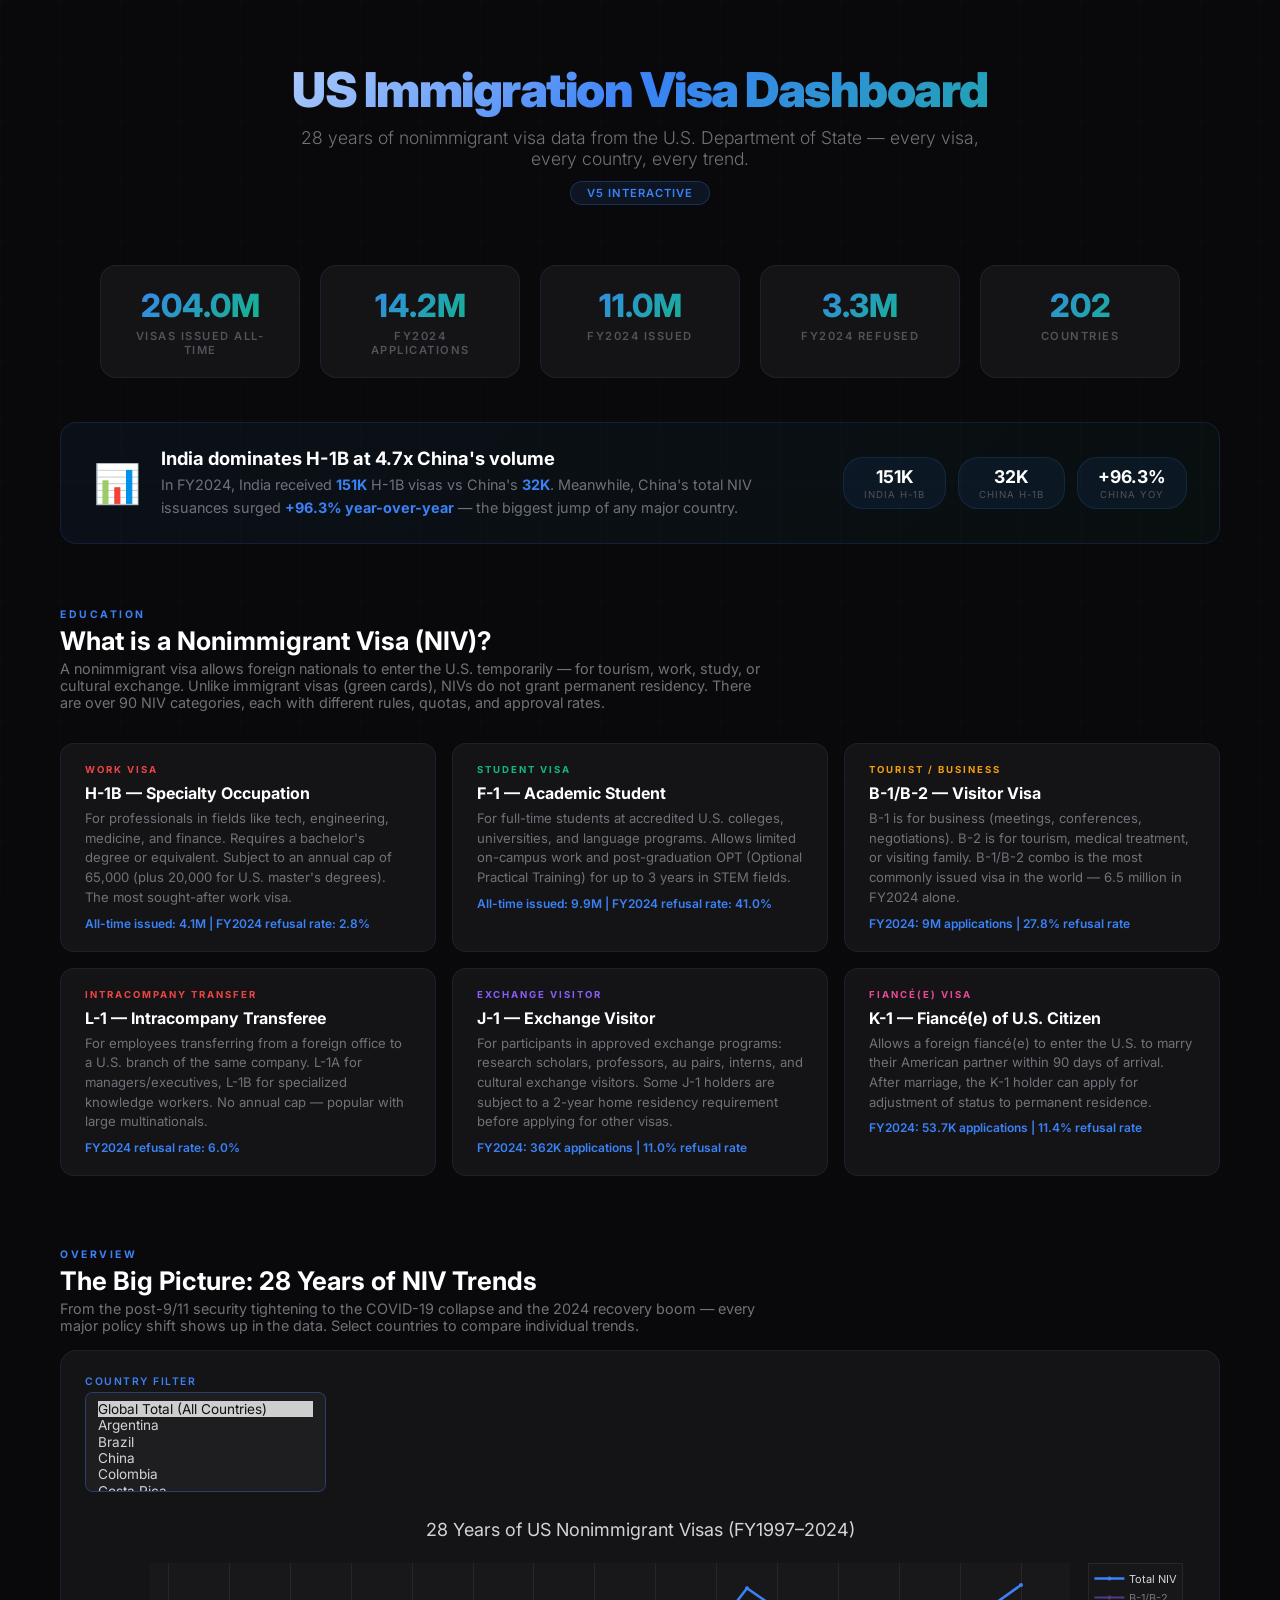
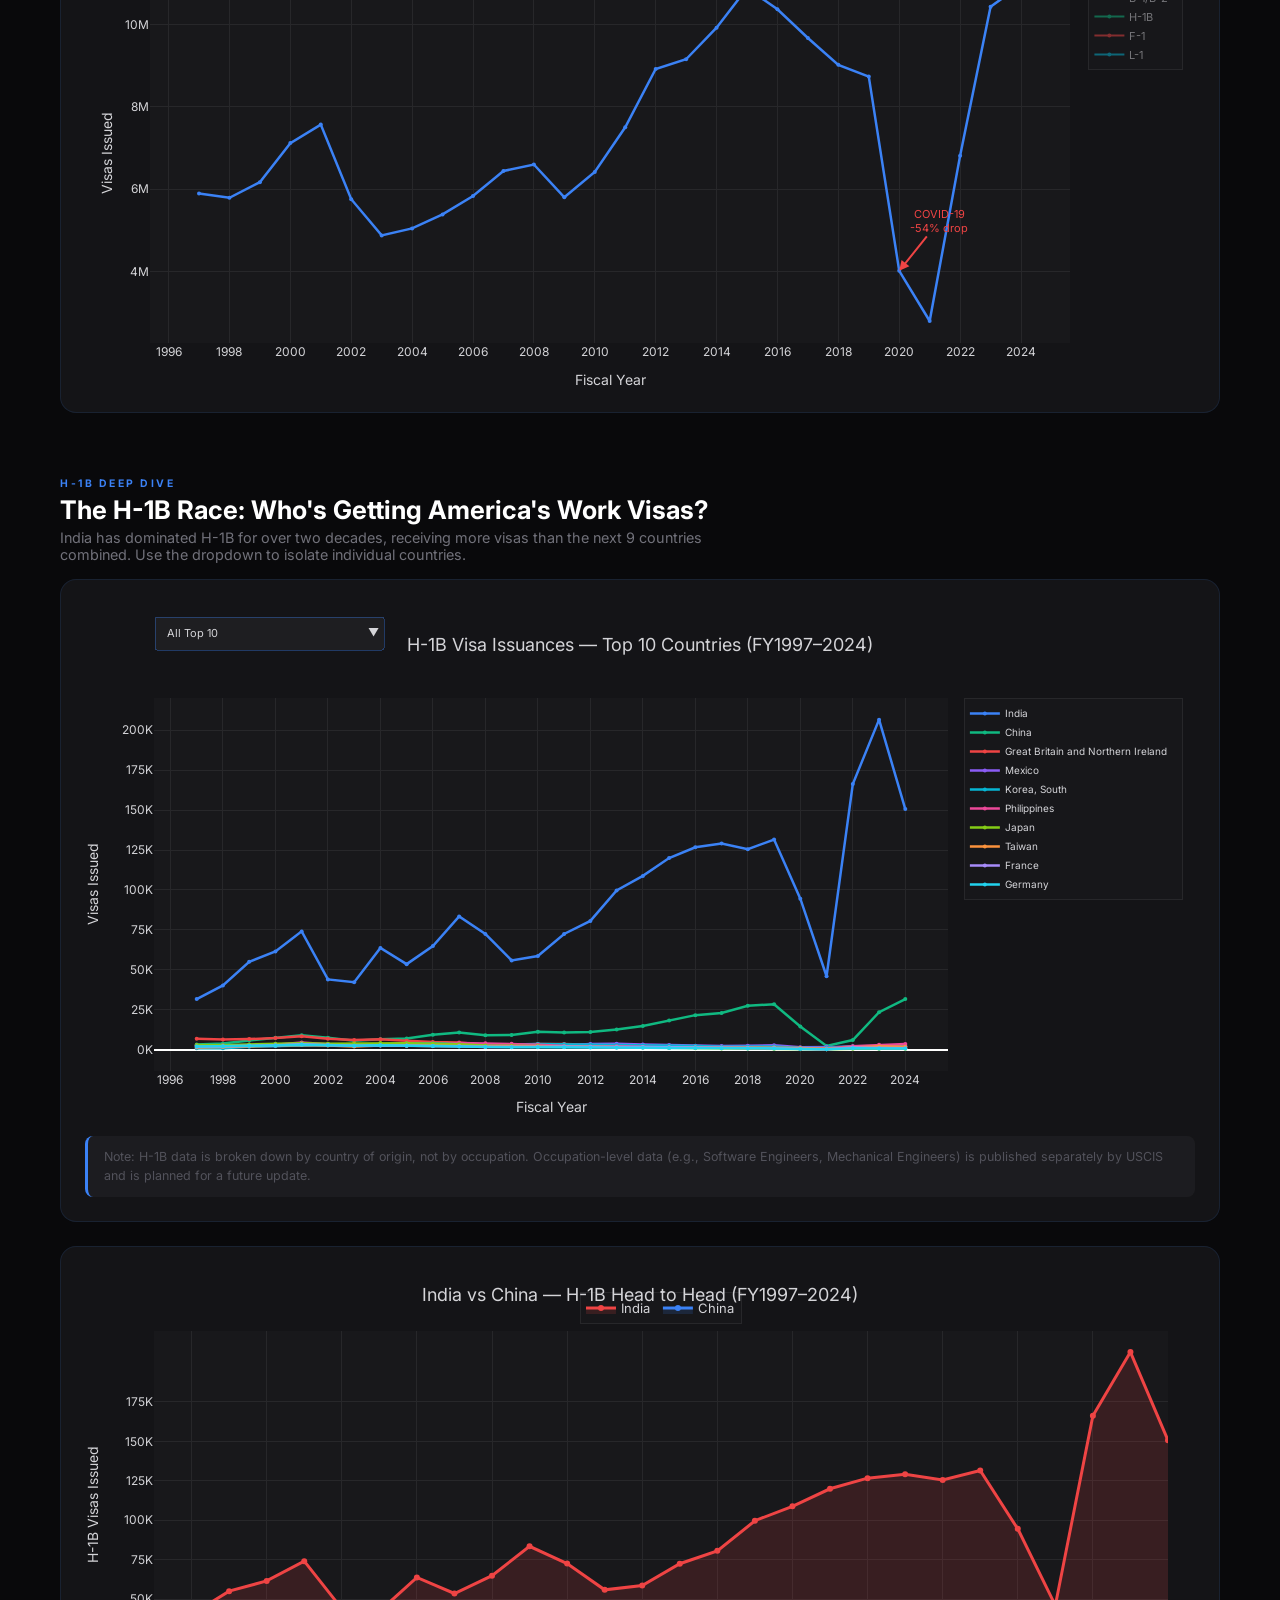
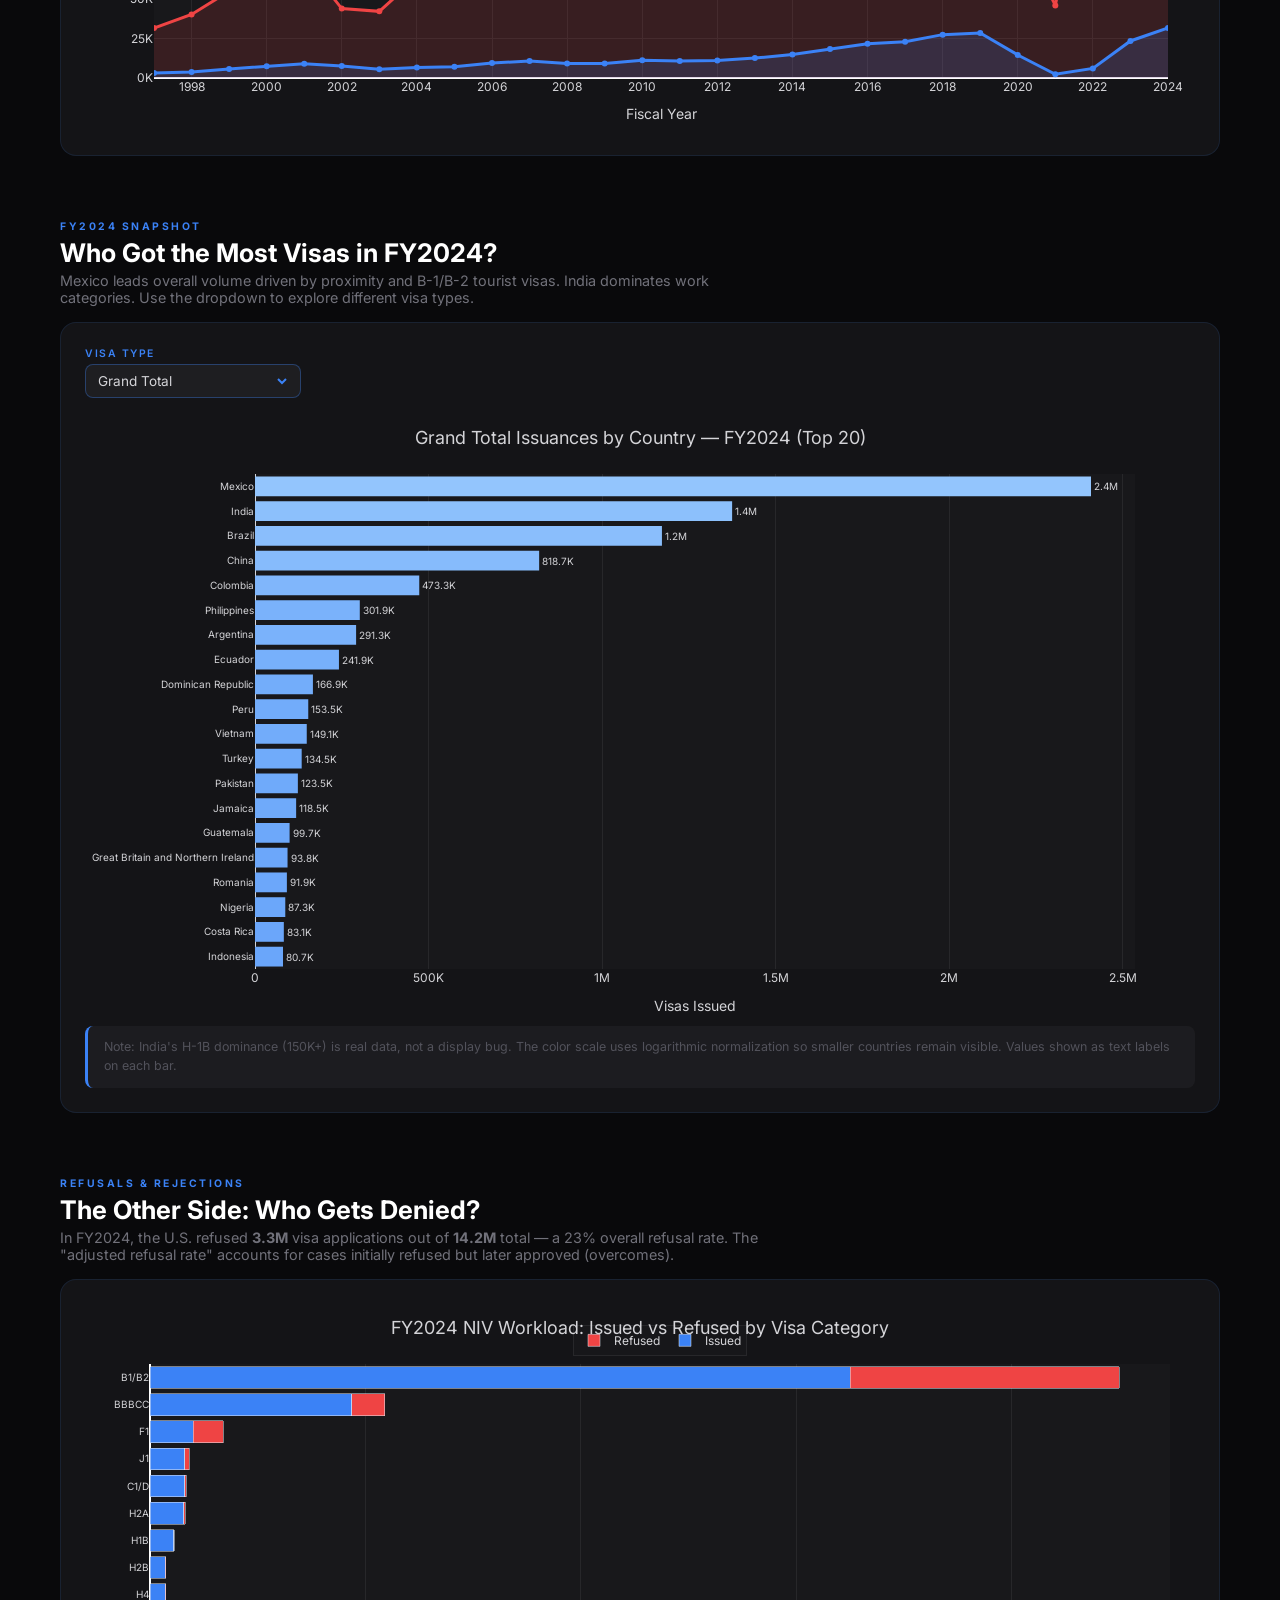
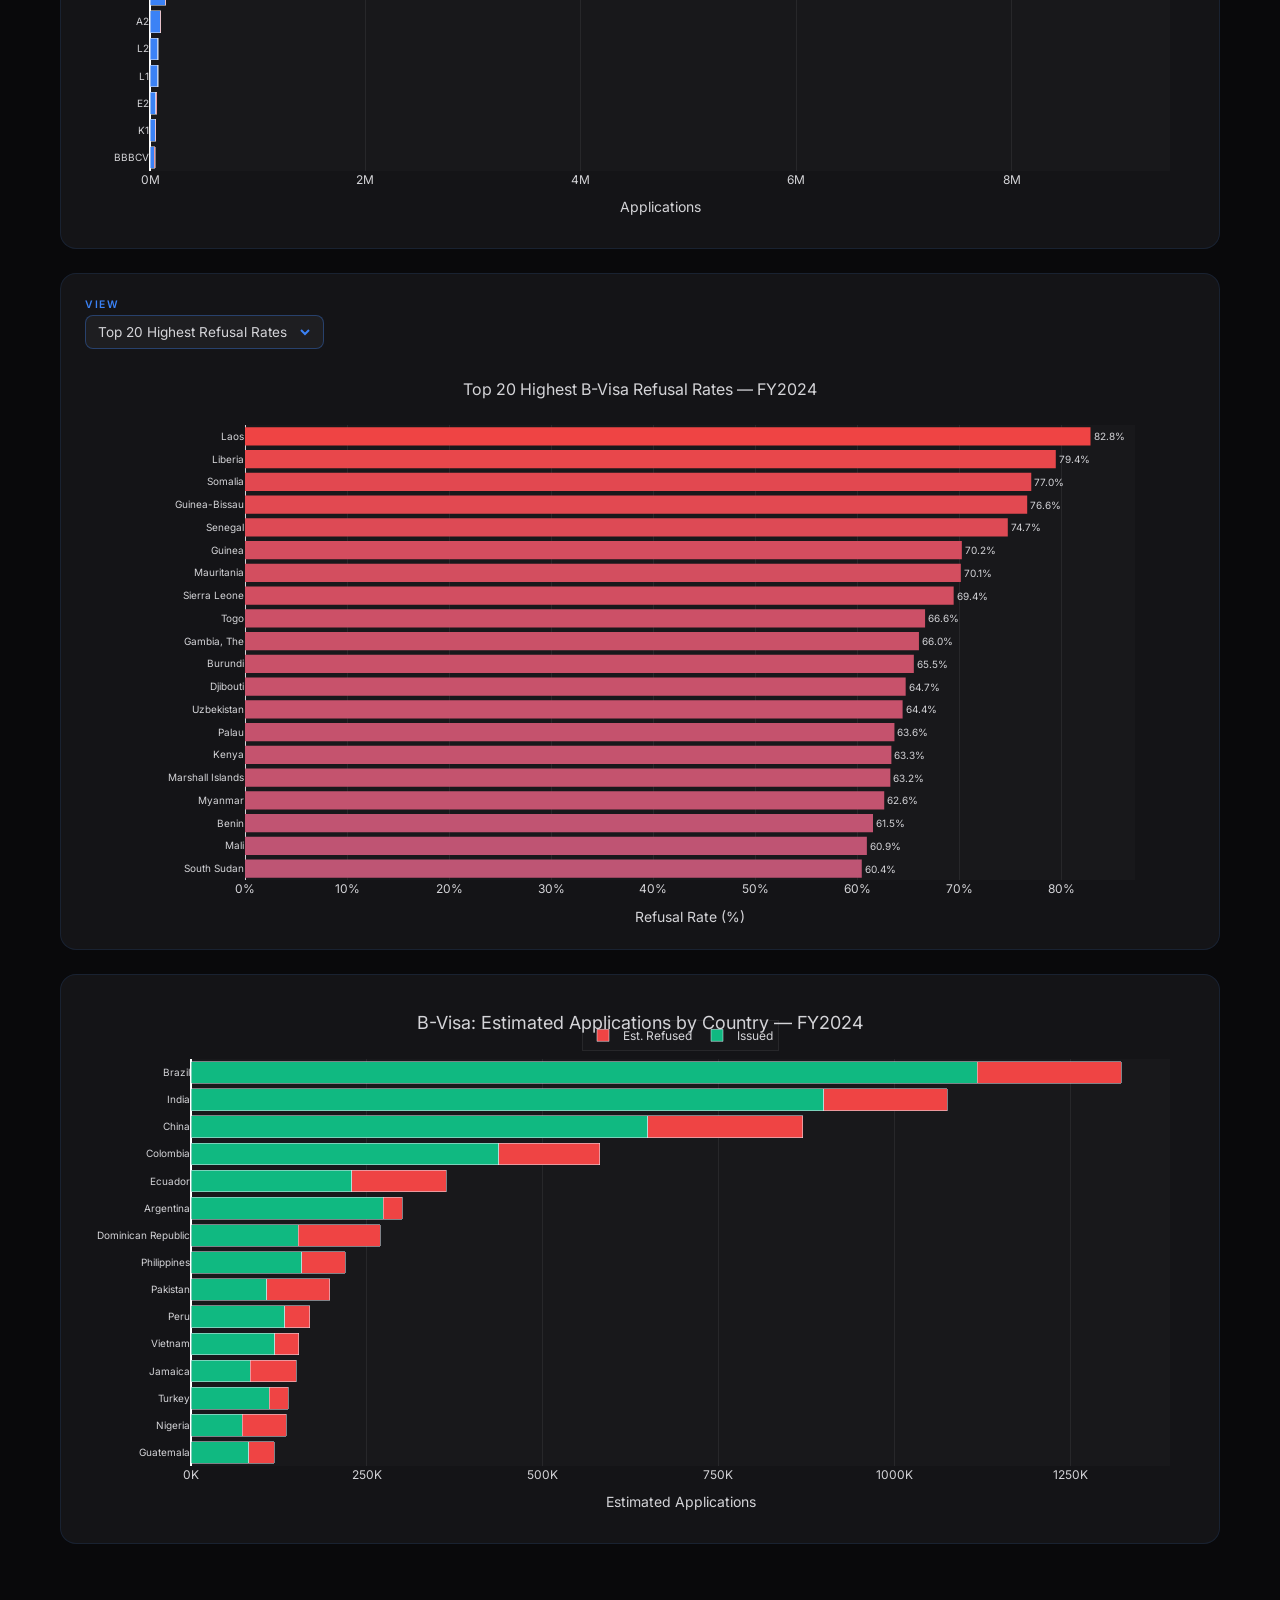
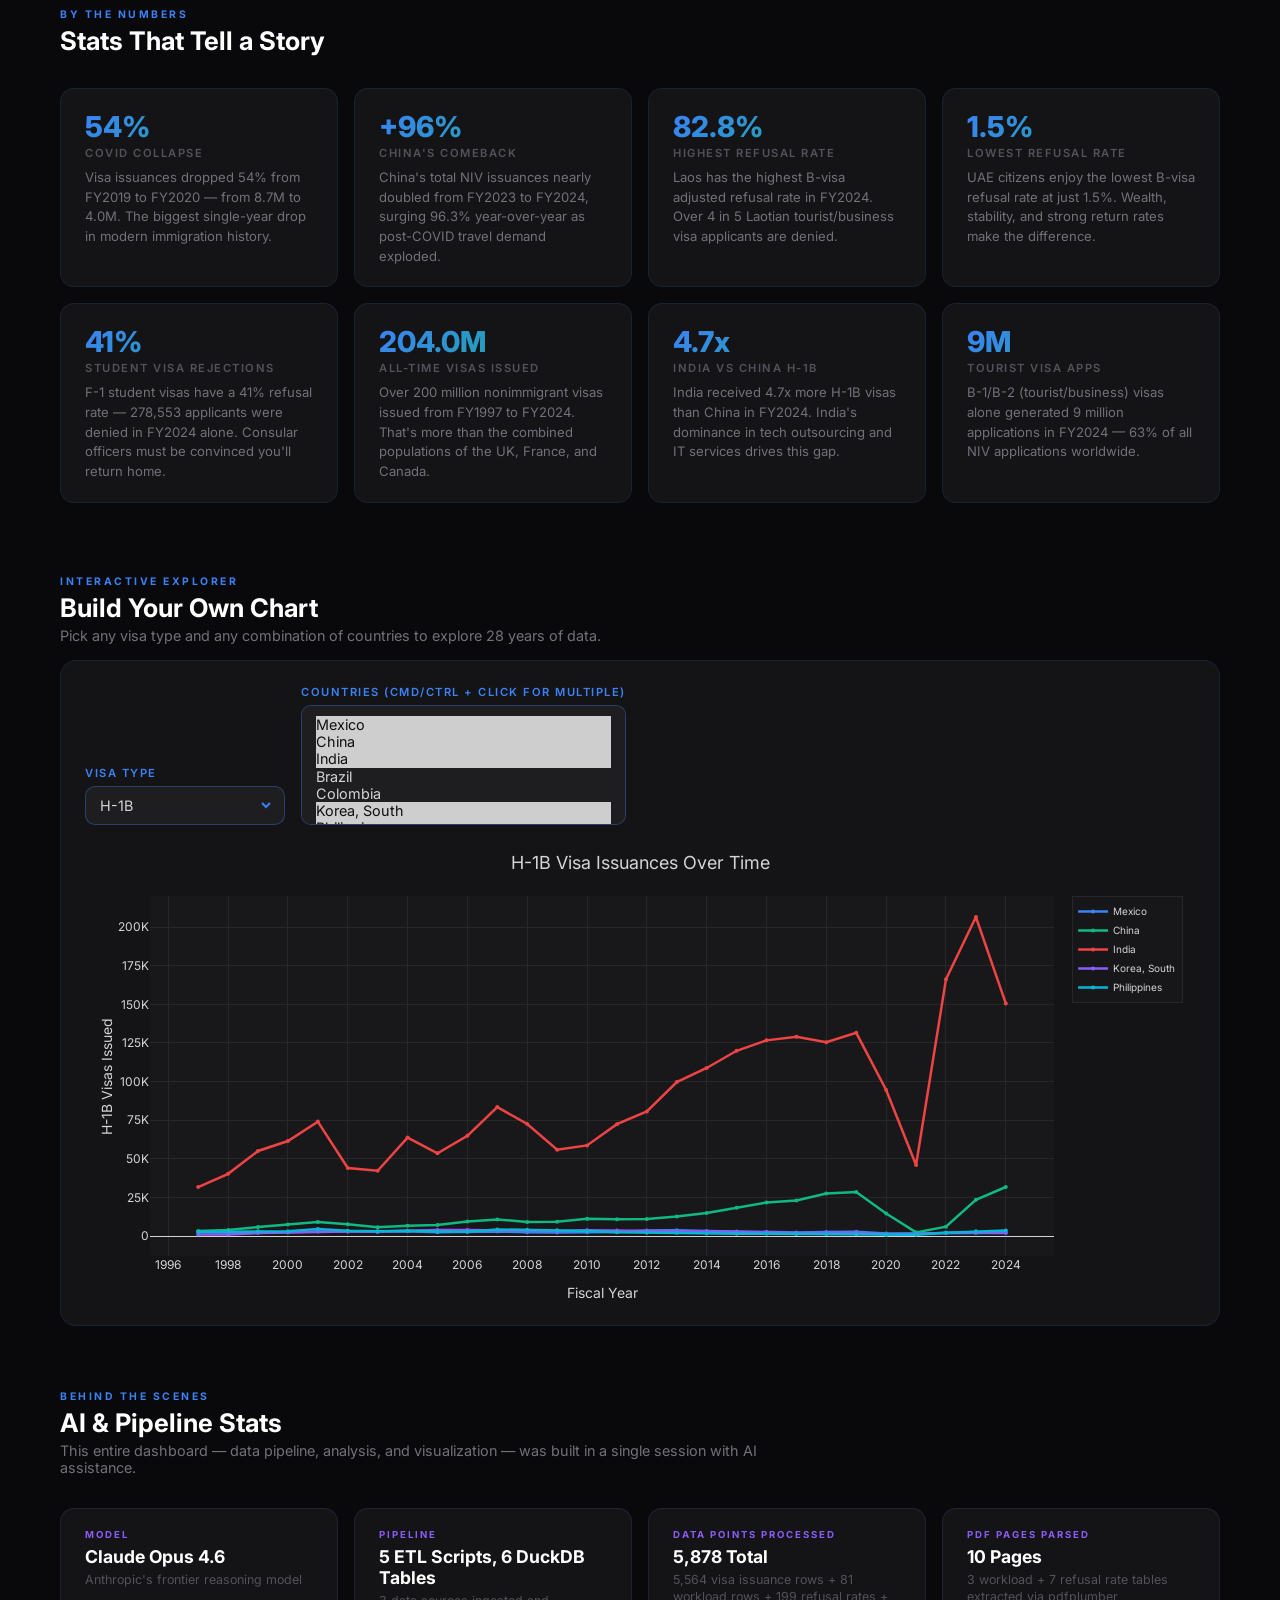
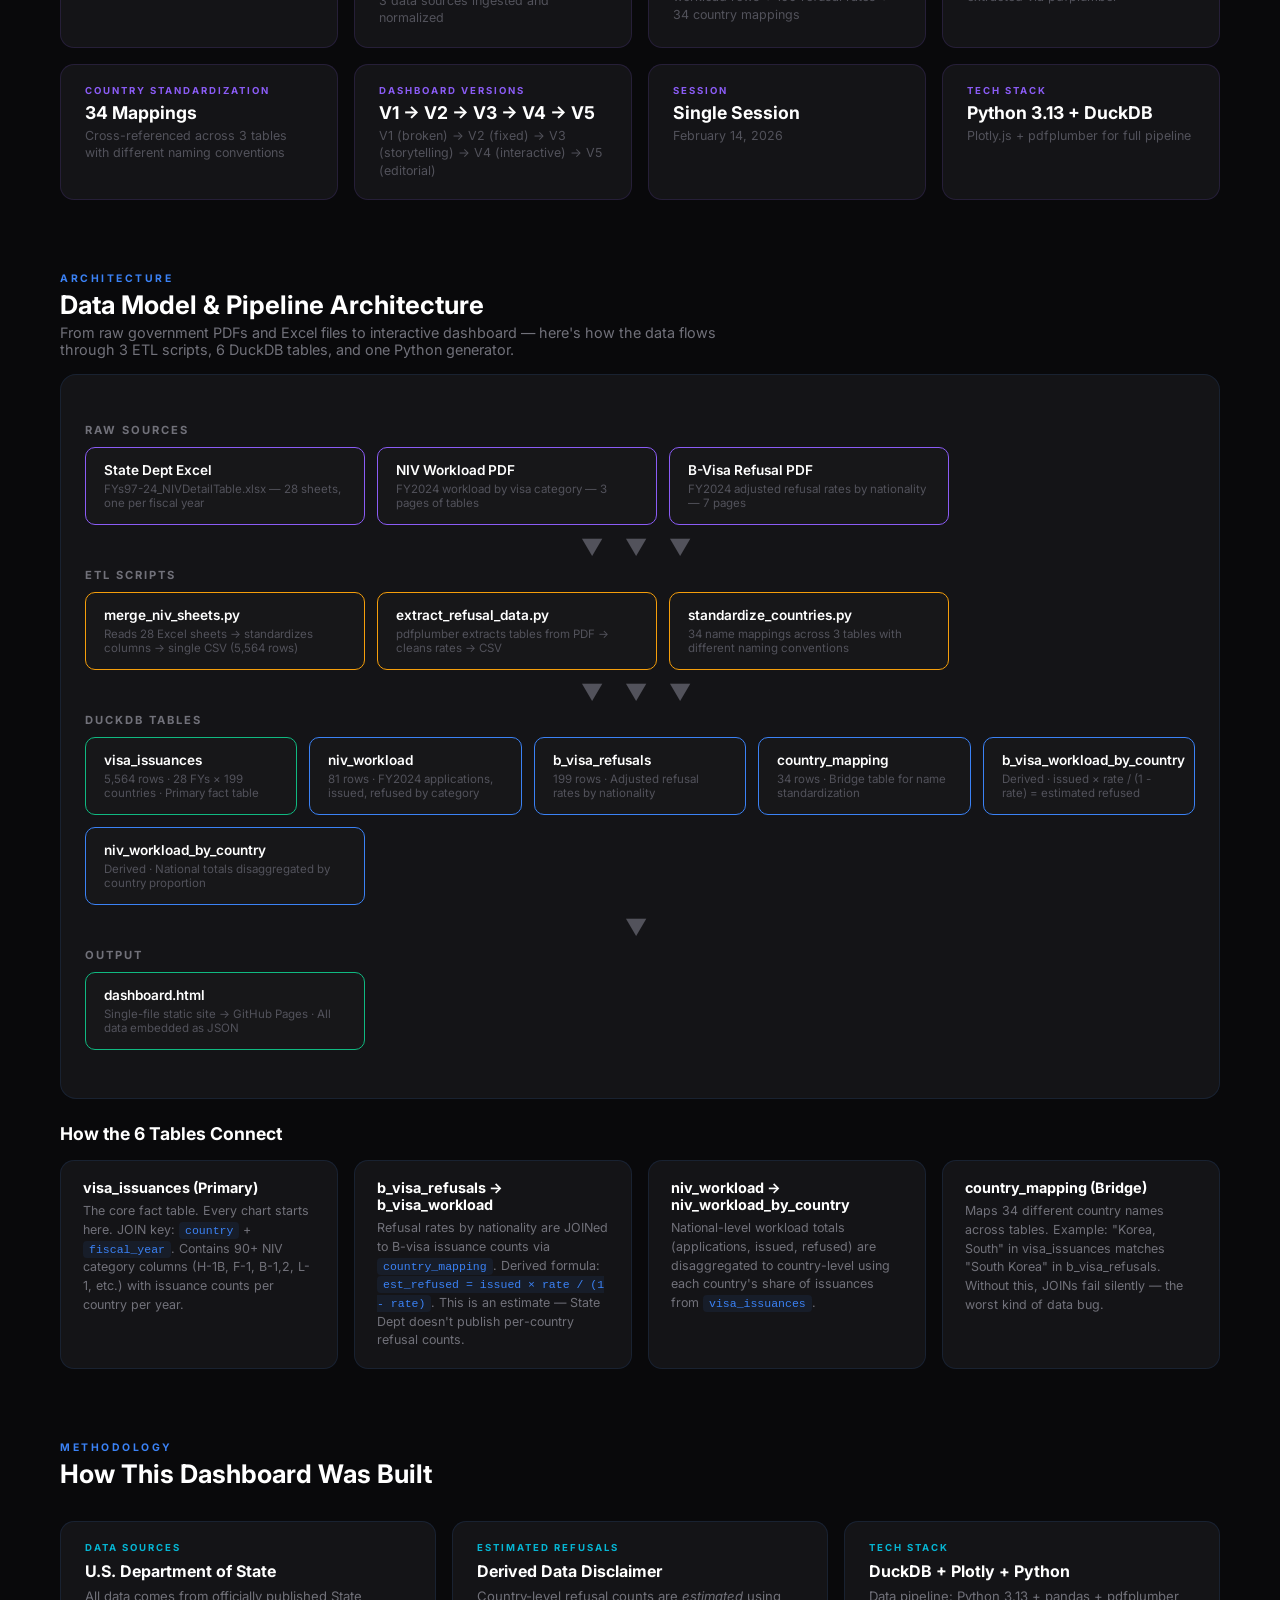
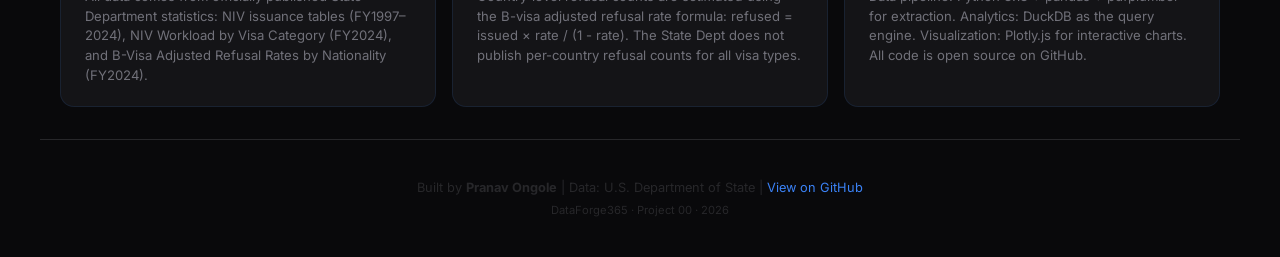
==== dashboard.html @ 6800fadc "Dashboard V4 approved and documentation added" ====
<!DOCTYPE html>
<html lang="en">
<head>
<meta charset="UTF-8">
<meta name="viewport" content="width=device-width, initial-scale=1.0">
<title>US Immigration Visa Dashboard | DataForge365</title>
<script src="https://cdn.plot.ly/plotly-2.35.2.min.js"></script>
<link href="https://fonts.googleapis.com/css2?family=Inter:wght@300;400;500;600;700;800;900&display=swap" rel="stylesheet">
<style>
:root {
  --bg: #09090b; --card: #18181b; --text: #d4d4d8; --grid: #27272a;
  --accent: #3B82F6; --accent2: #10B981; --red: #EF4444; --gold: #F59E0B;
  --glass: rgba(24,24,27,0.8); --glass-border: rgba(59,130,246,0.12);
}
* { margin:0; padding:0; box-sizing:border-box; }
html { scroll-behavior: smooth; }
body { background:var(--bg); color:var(--text); font-family:'Inter',system-ui,sans-serif; overflow-x:hidden; }

/* === Subtle grid background === */
body::before {
  content:''; position:fixed; top:0; left:0; width:100%; height:100%; pointer-events:none; z-index:0;
  background-image:
    linear-gradient(rgba(39,39,42,0.3) 1px, transparent 1px),
    linear-gradient(90deg, rgba(39,39,42,0.3) 1px, transparent 1px);
  background-size: 60px 60px;
  opacity: 0.4;
}

.content { position:relative; z-index:1; }

/* === Hero === */
.hero { text-align:center; padding:60px 20px 40px; }
.hero h1 { font-size:3rem; font-weight:900; letter-spacing:-1.5px;
  background:linear-gradient(135deg,#fff 0%,#3B82F6 50%,#10B981 100%);
  -webkit-background-clip:text; -webkit-text-fill-color:transparent; background-clip:text; }
.hero .subtitle { font-size:1.1rem; color:#71717a; margin-top:8px; font-weight:300; max-width:700px; margin-left:auto; margin-right:auto; }
.hero .version-badge { display:inline-block; margin-top:12px; background:rgba(59,130,246,0.1); border:1px solid rgba(59,130,246,0.25);
  border-radius:20px; padding:4px 16px; font-size:0.7rem; font-weight:600; color:#3B82F6; letter-spacing:1px; text-transform:uppercase; }

/* === Stats Row === */
.stats-row { display:flex; justify-content:center; gap:20px; padding:20px; flex-wrap:wrap; max-width:1200px; margin:0 auto; }
.stat-card { background:var(--glass); border:1px solid var(--glass-border); border-radius:16px;
  padding:20px 28px; text-align:center; min-width:140px; flex:1; max-width:200px;
  transition:transform 0.3s ease, border-color 0.3s ease; }
.stat-card:hover { transform:translateY(-4px); border-color:var(--accent); }
.stat-card .value { font-size:2rem; font-weight:800;
  background:linear-gradient(135deg,#3B82F6,#10B981);
  -webkit-background-clip:text; -webkit-text-fill-color:transparent; background-clip:text; }
.stat-card .label { font-size:0.7rem; color:#52525b; text-transform:uppercase; letter-spacing:1.5px; margin-top:4px; font-weight:600; }

/* === Insight Banner === */
.insight { max-width:1200px; margin:24px auto; padding:0 20px; }
.insight-card { background:linear-gradient(135deg,rgba(59,130,246,0.06),rgba(16,185,129,0.04));
  border:1px solid rgba(59,130,246,0.15); border-radius:16px; padding:24px 32px;
  display:flex; align-items:center; gap:20px; flex-wrap:wrap; }
.insight-icon { font-size:2.4rem; }
.insight-body { flex:1; min-width:200px; }
.insight-body h3 { font-size:1.15rem; font-weight:700; color:#fff; margin-bottom:4px; }
.insight-body p { font-size:0.9rem; color:#71717a; line-height:1.6; }
.insight-body strong { color:var(--accent); }
.pills { display:flex; gap:12px; flex-wrap:wrap; }
.pill { background:rgba(59,130,246,0.08); border:1px solid rgba(59,130,246,0.15);
  border-radius:20px; padding:8px 20px; text-align:center; min-width:100px; }
.pill .pv { font-size:1.1rem; font-weight:700; color:#fff; }
.pill .pl { font-size:0.6rem; color:#52525b; text-transform:uppercase; letter-spacing:1px; margin-top:2px; }

/* === Section === */
.section { max-width:1200px; margin:0 auto; padding:0 20px; }
.section-header { padding:40px 0 16px; }
.section-header .tag { font-size:0.65rem; text-transform:uppercase; letter-spacing:2.5px; color:var(--accent); font-weight:700; }
.section-header h2 { font-size:1.6rem; font-weight:700; color:#fff; margin-top:4px; }
.section-header p { font-size:0.9rem; color:#71717a; margin-top:4px; max-width:700px; }

/* === Chart Card === */
.chart-card { background:var(--glass); border:1px solid var(--glass-border); border-radius:16px;
  padding:24px; margin-bottom:24px; transition:border-color 0.3s ease; }
.chart-card:hover { border-color:rgba(59,130,246,0.25); }

/* === Chart Controls & Dropdowns === */
.chart-controls { display:flex; gap:12px; margin-bottom:16px; flex-wrap:wrap; align-items:end; }
.chart-ctrl { display:flex; flex-direction:column; gap:4px; }
.chart-ctrl label { font-size:0.65rem; text-transform:uppercase; letter-spacing:1.5px; color:#3B82F6; font-weight:600; }
.chart-ctrl select {
  background:#1e1e21; color:var(--text); border:1.5px solid rgba(59,130,246,0.35); border-radius:8px;
  padding:8px 36px 8px 12px; font-size:0.85rem; font-family:inherit; cursor:pointer; min-width:180px;
  -webkit-appearance:none; appearance:none;
  background-image:url("data:image/svg+xml,%3Csvg xmlns='http://www.w3.org/2000/svg' width='12' height='12' viewBox='0 0 12 12'%3E%3Cpath d='M2 4l4 4 4-4' stroke='%233B82F6' stroke-width='2' fill='none'/%3E%3C/svg%3E");
  background-repeat:no-repeat; background-position:right 12px center; background-size:12px;
  transition:border-color 0.2s, box-shadow 0.2s;
}
.chart-ctrl select:hover { border-color:rgba(59,130,246,0.6); box-shadow:0 0 12px rgba(59,130,246,0.08); }
.chart-ctrl select:focus { outline:none; border-color:#3B82F6; box-shadow:0 0 0 3px rgba(59,130,246,0.15); }
.chart-ctrl select[multiple] { min-height:100px; background-image:none; padding-right:12px; }
.chart-note { font-size:0.78rem; color:#52525b; margin-top:12px; line-height:1.5; padding:12px 16px;
  background:rgba(39,39,42,0.5); border-radius:8px; border-left:3px solid var(--accent); }

/* === Knowledge Cards === */
.know-grid { display:grid; grid-template-columns:repeat(auto-fit,minmax(280px,1fr)); gap:16px; margin:16px 0 32px; }
.know-card { background:var(--glass); border:1px solid var(--glass-border); border-radius:14px;
  padding:20px 24px; transition:transform 0.3s ease, border-color 0.3s ease; }
.know-card:hover { transform:translateY(-3px); border-color:var(--accent); }
.know-card .kc-tag { font-size:0.6rem; text-transform:uppercase; letter-spacing:2px; font-weight:700; margin-bottom:8px; }
.know-card .kc-tag.work { color:#EF4444; } .know-card .kc-tag.student { color:#10B981; }
.know-card .kc-tag.tourist { color:#F59E0B; } .know-card .kc-tag.family { color:#EC4899; }
.know-card .kc-tag.exchange { color:#8B5CF6; } .know-card .kc-tag.other { color:#06B6D4; }
.know-card h4 { font-size:1rem; font-weight:700; color:#fff; margin-bottom:6px; }
.know-card p { font-size:0.82rem; color:#71717a; line-height:1.5; }
.know-card .kc-stat { font-size:0.75rem; color:var(--accent); font-weight:600; margin-top:8px; }

/* === Fun Facts === */
.facts-grid { display:grid; grid-template-columns:repeat(auto-fit,minmax(250px,1fr)); gap:16px; margin:16px 0 32px; }
.fact-card { background:var(--glass); border:1px solid var(--glass-border); border-radius:14px; padding:20px 24px; }
.fact-card .fact-number { font-size:1.8rem; font-weight:800;
  background:linear-gradient(135deg,#3B82F6,#10B981);
  -webkit-background-clip:text; -webkit-text-fill-color:transparent; background-clip:text; }
.fact-card .fact-label { font-size:0.7rem; color:#52525b; text-transform:uppercase; letter-spacing:1.5px; font-weight:600; margin-top:2px; }
.fact-card .fact-desc { font-size:0.82rem; color:#71717a; margin-top:8px; line-height:1.5; }

/* === AI Stats === */
.ai-stats-grid { display:grid; grid-template-columns:repeat(auto-fit,minmax(220px,1fr)); gap:16px; margin:16px 0 32px; }
.ai-stat-card { background:var(--glass); border:1px solid rgba(139,92,246,0.15); border-radius:14px; padding:20px 24px;
  transition:transform 0.3s ease, border-color 0.3s ease; }
.ai-stat-card:hover { transform:translateY(-3px); border-color:rgba(139,92,246,0.4); }
.ai-stat-card .ai-label { font-size:0.6rem; text-transform:uppercase; letter-spacing:2px; color:#8B5CF6; font-weight:700; margin-bottom:6px; }
.ai-stat-card .ai-value { font-size:1.1rem; font-weight:700; color:#fff; }
.ai-stat-card .ai-detail { font-size:0.78rem; color:#52525b; margin-top:4px; line-height:1.4; }

/* === Explorer === */
.explorer-controls { display:flex; gap:16px; margin-bottom:16px; flex-wrap:wrap; align-items:end; }
.ctrl { display:flex; flex-direction:column; gap:6px; }
.ctrl label { font-size:0.7rem; text-transform:uppercase; letter-spacing:1.5px; color:#3B82F6; font-weight:600; }
.ctrl select {
  background:#1e1e21; color:var(--text); border:1.5px solid rgba(59,130,246,0.35); border-radius:10px;
  padding:10px 36px 10px 14px; font-size:0.9rem; font-family:inherit; cursor:pointer; min-width:200px;
  -webkit-appearance:none; appearance:none;
  background-image:url("data:image/svg+xml,%3Csvg xmlns='http://www.w3.org/2000/svg' width='12' height='12' viewBox='0 0 12 12'%3E%3Cpath d='M2 4l4 4 4-4' stroke='%233B82F6' stroke-width='2' fill='none'/%3E%3C/svg%3E");
  background-repeat:no-repeat; background-position:right 12px center; background-size:12px;
  transition:border-color 0.2s, box-shadow 0.2s;
}
.ctrl select:hover { border-color:rgba(59,130,246,0.6); box-shadow:0 0 12px rgba(59,130,246,0.08); }
.ctrl select:focus { outline:none; border-color:#3B82F6; box-shadow:0 0 0 3px rgba(59,130,246,0.15); }
.ctrl select[multiple] { min-height:120px; background-image:none; padding-right:14px; }

/* === Pipeline Architecture === */
.pipeline { margin:24px 0; }
.pipeline-layer { margin:8px 0; }
.layer-label { font-size:0.7rem; text-transform:uppercase; letter-spacing:2px; font-weight:700; margin-bottom:10px; color:#71717a; }
.layer-nodes { display:flex; gap:12px; flex-wrap:wrap; }
.p-node { background:var(--glass); border-radius:10px; padding:14px 18px; font-size:0.85rem;
  font-weight:600; color:#fff; flex:1; min-width:180px; max-width:280px; }
.p-node span { display:block; font-size:0.72rem; color:#52525b; font-weight:400; margin-top:4px; }
.p-node.source { border:1.5px solid #8B5CF6; }
.p-node.etl { border:1.5px solid #F59E0B; }
.p-node.table { border:1.5px solid #3B82F6; }
.p-node.table.primary { border:1.5px solid #10B981; }
.p-node.output { border:1.5px solid #10B981; }
.pipeline-arrow { text-align:center; color:#52525b; font-size:1.4rem; margin:6px 0; letter-spacing:8px; }
.rel-grid { display:grid; grid-template-columns:repeat(auto-fit,minmax(260px,1fr)); gap:16px; margin:16px 0 32px; }
.rel-card { background:var(--glass); border:1px solid var(--glass-border); border-radius:14px; padding:18px 22px; }
.rel-card h4 { font-size:0.9rem; font-weight:700; color:#fff; margin-bottom:6px; }
.rel-card p { font-size:0.78rem; color:#71717a; line-height:1.5; }
.rel-card code { font-size:0.72rem; color:#3B82F6; background:rgba(59,130,246,0.08); padding:2px 6px; border-radius:4px; }

/* === Footer === */
.footer { text-align:center; padding:40px 20px; color:#27272a; font-size:0.8rem; max-width:1200px; margin:0 auto;
  border-top:1px solid var(--grid); }
.footer a { color:var(--accent); text-decoration:none; }
.footer a:hover { text-decoration:underline; }

/* === Responsive === */
@media(max-width:768px) {
  .hero h1 { font-size:1.8rem; }
  .stats-row { gap:10px; }
  .stat-card { min-width:100px; padding:14px 16px; }
  .stat-card .value { font-size:1.4rem; }
  .insight-card { flex-direction:column; text-align:center; }
  .know-grid,.facts-grid,.ai-stats-grid,.rel-grid { grid-template-columns:1fr; }
  .explorer-controls,.chart-controls { flex-direction:column; }
  .ctrl select,.chart-ctrl select { min-width:100%; }
  .layer-nodes { flex-direction:column; }
  .p-node { max-width:100%; }
}
</style>
</head>
<body>

<div class="content">

<!-- ===== HERO ===== -->
<div class="hero">
  <h1>US Immigration Visa Dashboard</h1>
  <p class="subtitle">28 years of nonimmigrant visa data from the U.S. Department of State — every visa, every country, every trend.</p>
  <div class="version-badge">V5 Interactive</div>
</div>

<!-- ===== STATS ROW ===== -->
<div class="stats-row">
  <div class="stat-card"><div class="value">204.0M</div><div class="label">Visas Issued All-Time</div></div>
  <div class="stat-card"><div class="value">14.2M</div><div class="label">FY2024 Applications</div></div>
  <div class="stat-card"><div class="value">11.0M</div><div class="label">FY2024 Issued</div></div>
  <div class="stat-card"><div class="value">3.3M</div><div class="label">FY2024 Refused</div></div>
  <div class="stat-card"><div class="value">202</div><div class="label">Countries</div></div>
</div>

<!-- ===== INSIGHT BANNER ===== -->
<div class="insight">
  <div class="insight-card">
    <div class="insight-icon">&#x1f4ca;</div>
    <div class="insight-body">
      <h3>India dominates H-1B at 4.7x China's volume</h3>
      <p>In FY2024, India received <strong>151K</strong> H-1B visas vs China's <strong>32K</strong>.
      Meanwhile, China's total NIV issuances surged <strong>+96.3% year-over-year</strong> — the biggest jump of any major country.</p>
    </div>
    <div class="pills">
      <div class="pill"><div class="pv">151K</div><div class="pl">India H-1B</div></div>
      <div class="pill"><div class="pv">32K</div><div class="pl">China H-1B</div></div>
      <div class="pill"><div class="pv">+96.3%</div><div class="pl">China YoY</div></div>
    </div>
  </div>
</div>

<!-- ===== SECTION: What is an NIV? ===== -->
<div class="section">
  <div class="section-header">
    <div class="tag">Education</div>
    <h2>What is a Nonimmigrant Visa (NIV)?</h2>
    <p>A nonimmigrant visa allows foreign nationals to enter the U.S. temporarily — for tourism, work, study, or cultural exchange. Unlike immigrant visas (green cards), NIVs do not grant permanent residency. There are over 90 NIV categories, each with different rules, quotas, and approval rates.</p>
  </div>
  <div class="know-grid">
    <div class="know-card">
      <div class="kc-tag work">Work Visa</div>
      <h4>H-1B — Specialty Occupation</h4>
      <p>For professionals in fields like tech, engineering, medicine, and finance. Requires a bachelor's degree or equivalent. Subject to an annual cap of 65,000 (plus 20,000 for U.S. master's degrees). The most sought-after work visa.</p>
      <div class="kc-stat">All-time issued: 4.1M | FY2024 refusal rate: 2.8%</div>
    </div>
    <div class="know-card">
      <div class="kc-tag student">Student Visa</div>
      <h4>F-1 — Academic Student</h4>
      <p>For full-time students at accredited U.S. colleges, universities, and language programs. Allows limited on-campus work and post-graduation OPT (Optional Practical Training) for up to 3 years in STEM fields.</p>
      <div class="kc-stat">All-time issued: 9.9M | FY2024 refusal rate: 41.0%</div>
    </div>
    <div class="know-card">
      <div class="kc-tag tourist">Tourist / Business</div>
      <h4>B-1/B-2 — Visitor Visa</h4>
      <p>B-1 is for business (meetings, conferences, negotiations). B-2 is for tourism, medical treatment, or visiting family. B-1/B-2 combo is the most commonly issued visa in the world — 6.5 million in FY2024 alone.</p>
      <div class="kc-stat">FY2024: 9M applications | 27.8% refusal rate</div>
    </div>
    <div class="know-card">
      <div class="kc-tag work">Intracompany Transfer</div>
      <h4>L-1 — Intracompany Transferee</h4>
      <p>For employees transferring from a foreign office to a U.S. branch of the same company. L-1A for managers/executives, L-1B for specialized knowledge workers. No annual cap — popular with large multinationals.</p>
      <div class="kc-stat">FY2024 refusal rate: 6.0%</div>
    </div>
    <div class="know-card">
      <div class="kc-tag exchange">Exchange Visitor</div>
      <h4>J-1 — Exchange Visitor</h4>
      <p>For participants in approved exchange programs: research scholars, professors, au pairs, interns, and cultural exchange visitors. Some J-1 holders are subject to a 2-year home residency requirement before applying for other visas.</p>
      <div class="kc-stat">FY2024: 362K applications | 11.0% refusal rate</div>
    </div>
    <div class="know-card">
      <div class="kc-tag family">Fianc&eacute;(e) Visa</div>
      <h4>K-1 — Fianc&eacute;(e) of U.S. Citizen</h4>
      <p>Allows a foreign fianc&eacute;(e) to enter the U.S. to marry their American partner within 90 days of arrival. After marriage, the K-1 holder can apply for adjustment of status to permanent residence.</p>
      <div class="kc-stat">FY2024: 53.7K applications | 11.4% refusal rate</div>
    </div>
  </div>
</div>

<!-- ===== SECTION: The Big Picture (CLIENT-SIDE INTERACTIVE) ===== -->
<div class="section">
  <div class="section-header">
    <div class="tag">Overview</div>
    <h2>The Big Picture: 28 Years of NIV Trends</h2>
    <p>From the post-9/11 security tightening to the COVID-19 collapse and the 2024 recovery boom — every major policy shift shows up in the data. Select countries to compare individual trends.</p>
  </div>
  <div class="chart-card">
    <div class="chart-controls">
      <div class="chart-ctrl">
        <label>Country Filter</label>
        <select id="timeline-country-select" multiple>
          <option value="__global__" selected>Global Total (All Countries)</option>
        </select>
      </div>
    </div>
    <div id="timeline-chart" style="height:480px;"></div>
  </div>
</div>

<!-- ===== SECTION: H-1B Deep Dive ===== -->
<div class="section">
  <div class="section-header">
    <div class="tag">H-1B Deep Dive</div>
    <h2>The H-1B Race: Who's Getting America's Work Visas?</h2>
    <p>India has dominated H-1B for over two decades, receiving more visas than the next 9 countries combined. Use the dropdown to isolate individual countries.</p>
  </div>
  <div class="chart-card">
    <div>                            <div id="9f68425d-738e-4c70-967f-f7e59e72b9b5" class="plotly-graph-div" style="height:520px; width:100%;"></div>            <script type="text/javascript">                window.PLOTLYENV=window.PLOTLYENV || {};                                if (document.getElementById("9f68425d-738e-4c70-967f-f7e59e72b9b5")) {                    Plotly.newPlot(                        "9f68425d-738e-4c70-967f-f7e59e72b9b5",                        [{"hovertemplate":"\u003cb\u003eIndia\u003c\u002fb\u003e\u003cbr\u003eFY%{x}\u003cbr\u003eH-1B: %{y:,.0f}\u003cextra\u003e\u003c\u002fextra\u003e","line":{"color":"#3B82F6","width":2.5},"marker":{"size":4},"mode":"lines+markers","name":"India","x":[1997,1998,1999,2000,2001,2002,2003,2004,2005,2006,2007,2008,2009,2010,2011,2012,2013,2014,2015,2016,2017,2018,2019,2020,2021,2022,2023,2024],"y":[31684,40246,55062,61530,74078,44012,42245,63737,53579,64887,83464,72517,55886,58664,72438,80630,99705,108817,119952,126692,129097,125528,131549,94558,46006,166271,206591,150647],"type":"scatter"},{"hovertemplate":"\u003cb\u003eChina\u003c\u002fb\u003e\u003cbr\u003eFY%{x}\u003cbr\u003eH-1B: %{y:,.0f}\u003cextra\u003e\u003c\u002fextra\u003e","line":{"color":"#10B981","width":2.5},"marker":{"size":4},"mode":"lines+markers","name":"China","x":[1997,1998,1999,2000,2001,2002,2003,2004,2005,2006,2007,2008,2009,2010,2011,2012,2013,2014,2015,2016,2017,2018,2019,2020,2021,2022,2023,2024],"y":[3206,3880,5775,7489,9076,7576,5608,6583,7113,9451,10761,9141,9223,11242,10849,11077,12632,14871,18306,21657,22993,27482,28483,14600,2357,6070,23482,31735],"type":"scatter"},{"hovertemplate":"\u003cb\u003eGreat Britain and Northern Ireland\u003c\u002fb\u003e\u003cbr\u003eFY%{x}\u003cbr\u003eH-1B: %{y:,.0f}\u003cextra\u003e\u003c\u002fextra\u003e","line":{"color":"#EF4444","width":2.5},"marker":{"size":4},"mode":"lines+markers","name":"Great Britain and Northern Ireland","x":[1997,1998,1999,2000,2001,2002,2003,2004,2005,2006,2007,2008,2009,2010,2011,2012,2013,2014,2015,2016,2017,2018,2019,2020,2021,2022,2023,2024],"y":[6927,6342,6664,7304,8462,6842,6095,6557,5617,4805,4475,3082,2901,3553,3660,3019,2699,2509,2111,1769,1477,1378,1368,761,347,1706,1540,1462],"type":"scatter"},{"hovertemplate":"\u003cb\u003eMexico\u003c\u002fb\u003e\u003cbr\u003eFY%{x}\u003cbr\u003eH-1B: %{y:,.0f}\u003cextra\u003e\u003c\u002fextra\u003e","line":{"color":"#8B5CF6","width":2.5},"marker":{"size":4},"mode":"lines+markers","name":"Mexico","x":[1997,1998,1999,2000,2001,2002,2003,2004,2005,2006,2007,2008,2009,2010,2011,2012,2013,2014,2015,2016,2017,2018,2019,2020,2021,2022,2023,2024],"y":[2785,2320,2418,2404,2915,2990,2664,3016,2505,2699,2905,2421,2190,2494,2647,3543,3686,3243,2894,2540,2322,2524,2754,1552,1828,2069,1934,1954],"type":"scatter"},{"hovertemplate":"\u003cb\u003eKorea, South\u003c\u002fb\u003e\u003cbr\u003eFY%{x}\u003cbr\u003eH-1B: %{y:,.0f}\u003cextra\u003e\u003c\u002fextra\u003e","line":{"color":"#06B6D4","width":2.5},"marker":{"size":4},"mode":"lines+markers","name":"Korea, South","x":[1997,1998,1999,2000,2001,2002,2003,2004,2005,2006,2007,2008,2009,2010,2011,2012,2013,2014,2015,2016,2017,2018,2019,2020,2021,2022,2023,2024],"y":[900,940,1911,2296,2899,2989,2892,3422,3838,3924,3788,3257,3233,3656,3501,3131,3000,2727,2526,2377,1939,1881,2041,1076,1218,2140,2243,2289],"type":"scatter"},{"hovertemplate":"\u003cb\u003ePhilippines\u003c\u002fb\u003e\u003cbr\u003eFY%{x}\u003cbr\u003eH-1B: %{y:,.0f}\u003cextra\u003e\u003c\u002fextra\u003e","line":{"color":"#EC4899","width":2.5},"marker":{"size":4},"mode":"lines+markers","name":"Philippines","x":[1997,1998,1999,2000,2001,2002,2003,2004,2005,2006,2007,2008,2009,2010,2011,2012,2013,2014,2015,2016,2017,2018,2019,2020,2021,2022,2023,2024],"y":[2653,2759,3064,3102,4470,3387,3027,3467,2849,2823,4279,3998,3676,3173,2369,2026,2160,1700,1432,1455,1328,1217,1207,649,808,2151,3070,3562],"type":"scatter"},{"hovertemplate":"\u003cb\u003eJapan\u003c\u002fb\u003e\u003cbr\u003eFY%{x}\u003cbr\u003eH-1B: %{y:,.0f}\u003cextra\u003e\u003c\u002fextra\u003e","line":{"color":"#84CC16","width":2.5},"marker":{"size":4},"mode":"lines+markers","name":"Japan","x":[1997,1998,1999,2000,2001,2002,2003,2004,2005,2006,2007,2008,2009,2010,2011,2012,2013,2014,2015,2016,2017,2018,2019,2020,2021,2022,2023,2024],"y":[2929,2878,3338,3781,4096,3772,3836,4214,4073,3795,3516,2610,2505,2430,2054,1907,1698,1369,1146,1011,765,736,655,302,248,637,669,613],"type":"scatter"},{"hovertemplate":"\u003cb\u003eTaiwan\u003c\u002fb\u003e\u003cbr\u003eFY%{x}\u003cbr\u003eH-1B: %{y:,.0f}\u003cextra\u003e\u003c\u002fextra\u003e","line":{"color":"#FB923C","width":2.5},"marker":{"size":4},"mode":"lines+markers","name":"Taiwan","x":[1997,1998,1999,2000,2001,2002,2003,2004,2005,2006,2007,2008,2009,2010,2011,2012,2013,2014,2015,2016,2017,2018,2019,2020,2021,2022,2023,2024],"y":[1420,1693,2209,2712,2906,2642,2039,2662,2483,2537,2506,1945,2057,2061,1705,1692,1560,1505,1448,1425,1261,1266,1366,1105,561,1228,2136,1830],"type":"scatter"},{"hovertemplate":"\u003cb\u003eFrance\u003c\u002fb\u003e\u003cbr\u003eFY%{x}\u003cbr\u003eH-1B: %{y:,.0f}\u003cextra\u003e\u003c\u002fextra\u003e","line":{"color":"#A78BFA","width":2.5},"marker":{"size":4},"mode":"lines+markers","name":"France","x":[1997,1998,1999,2000,2001,2002,2003,2004,2005,2006,2007,2008,2009,2010,2011,2012,2013,2014,2015,2016,2017,2018,2019,2020,2021,2022,2023,2024],"y":[1894,2110,2429,2803,3450,2913,2573,2715,2627,2373,2190,1770,1662,1951,2069,1855,1782,1709,1594,1479,1207,1075,1103,572,310,1342,926,974],"type":"scatter"},{"hovertemplate":"\u003cb\u003eGermany\u003c\u002fb\u003e\u003cbr\u003eFY%{x}\u003cbr\u003eH-1B: %{y:,.0f}\u003cextra\u003e\u003c\u002fextra\u003e","line":{"color":"#22D3EE","width":2.5},"marker":{"size":4},"mode":"lines+markers","name":"Germany","x":[1997,1998,1999,2000,2001,2002,2003,2004,2005,2006,2007,2008,2009,2010,2011,2012,2013,2014,2015,2016,2017,2018,2019,2020,2021,2022,2023,2024],"y":[2088,2242,2444,2699,3190,2859,2473,2859,2550,2395,2100,1674,1523,1639,1627,1446,1274,1213,1091,1061,865,775,844,441,363,985,762,771],"type":"scatter"}],                        {"template":{"data":{"histogram2dcontour":[{"type":"histogram2dcontour","colorbar":{"outlinewidth":0,"ticks":""},"colorscale":[[0.0,"#0d0887"],[0.1111111111111111,"#46039f"],[0.2222222222222222,"#7201a8"],[0.3333333333333333,"#9c179e"],[0.4444444444444444,"#bd3786"],[0.5555555555555556,"#d8576b"],[0.6666666666666666,"#ed7953"],[0.7777777777777778,"#fb9f3a"],[0.8888888888888888,"#fdca26"],[1.0,"#f0f921"]]}],"choropleth":[{"type":"choropleth","colorbar":{"outlinewidth":0,"ticks":""}}],"histogram2d":[{"type":"histogram2d","colorbar":{"outlinewidth":0,"ticks":""},"colorscale":[[0.0,"#0d0887"],[0.1111111111111111,"#46039f"],[0.2222222222222222,"#7201a8"],[0.3333333333333333,"#9c179e"],[0.4444444444444444,"#bd3786"],[0.5555555555555556,"#d8576b"],[0.6666666666666666,"#ed7953"],[0.7777777777777778,"#fb9f3a"],[0.8888888888888888,"#fdca26"],[1.0,"#f0f921"]]}],"heatmap":[{"type":"heatmap","colorbar":{"outlinewidth":0,"ticks":""},"colorscale":[[0.0,"#0d0887"],[0.1111111111111111,"#46039f"],[0.2222222222222222,"#7201a8"],[0.3333333333333333,"#9c179e"],[0.4444444444444444,"#bd3786"],[0.5555555555555556,"#d8576b"],[0.6666666666666666,"#ed7953"],[0.7777777777777778,"#fb9f3a"],[0.8888888888888888,"#fdca26"],[1.0,"#f0f921"]]}],"contourcarpet":[{"type":"contourcarpet","colorbar":{"outlinewidth":0,"ticks":""}}],"contour":[{"type":"contour","colorbar":{"outlinewidth":0,"ticks":""},"colorscale":[[0.0,"#0d0887"],[0.1111111111111111,"#46039f"],[0.2222222222222222,"#7201a8"],[0.3333333333333333,"#9c179e"],[0.4444444444444444,"#bd3786"],[0.5555555555555556,"#d8576b"],[0.6666666666666666,"#ed7953"],[0.7777777777777778,"#fb9f3a"],[0.8888888888888888,"#fdca26"],[1.0,"#f0f921"]]}],"surface":[{"type":"surface","colorbar":{"outlinewidth":0,"ticks":""},"colorscale":[[0.0,"#0d0887"],[0.1111111111111111,"#46039f"],[0.2222222222222222,"#7201a8"],[0.3333333333333333,"#9c179e"],[0.4444444444444444,"#bd3786"],[0.5555555555555556,"#d8576b"],[0.6666666666666666,"#ed7953"],[0.7777777777777778,"#fb9f3a"],[0.8888888888888888,"#fdca26"],[1.0,"#f0f921"]]}],"mesh3d":[{"type":"mesh3d","colorbar":{"outlinewidth":0,"ticks":""}}],"scatter":[{"fillpattern":{"fillmode":"overlay","size":10,"solidity":0.2},"type":"scatter"}],"parcoords":[{"type":"parcoords","line":{"colorbar":{"outlinewidth":0,"ticks":""}}}],"scatterpolargl":[{"type":"scatterpolargl","marker":{"colorbar":{"outlinewidth":0,"ticks":""}}}],"bar":[{"error_x":{"color":"#2a3f5f"},"error_y":{"color":"#2a3f5f"},"marker":{"line":{"color":"#E5ECF6","width":0.5},"pattern":{"fillmode":"overlay","size":10,"solidity":0.2}},"type":"bar"}],"scattergeo":[{"type":"scattergeo","marker":{"colorbar":{"outlinewidth":0,"ticks":""}}}],"scatterpolar":[{"type":"scatterpolar","marker":{"colorbar":{"outlinewidth":0,"ticks":""}}}],"histogram":[{"marker":{"pattern":{"fillmode":"overlay","size":10,"solidity":0.2}},"type":"histogram"}],"scattergl":[{"type":"scattergl","marker":{"colorbar":{"outlinewidth":0,"ticks":""}}}],"scatter3d":[{"type":"scatter3d","line":{"colorbar":{"outlinewidth":0,"ticks":""}},"marker":{"colorbar":{"outlinewidth":0,"ticks":""}}}],"scattermap":[{"type":"scattermap","marker":{"colorbar":{"outlinewidth":0,"ticks":""}}}],"scattermapbox":[{"type":"scattermapbox","marker":{"colorbar":{"outlinewidth":0,"ticks":""}}}],"scatterternary":[{"type":"scatterternary","marker":{"colorbar":{"outlinewidth":0,"ticks":""}}}],"scattercarpet":[{"type":"scattercarpet","marker":{"colorbar":{"outlinewidth":0,"ticks":""}}}],"carpet":[{"aaxis":{"endlinecolor":"#2a3f5f","gridcolor":"white","linecolor":"white","minorgridcolor":"white","startlinecolor":"#2a3f5f"},"baxis":{"endlinecolor":"#2a3f5f","gridcolor":"white","linecolor":"white","minorgridcolor":"white","startlinecolor":"#2a3f5f"},"type":"carpet"}],"table":[{"cells":{"fill":{"color":"#EBF0F8"},"line":{"color":"white"}},"header":{"fill":{"color":"#C8D4E3"},"line":{"color":"white"}},"type":"table"}],"barpolar":[{"marker":{"line":{"color":"#E5ECF6","width":0.5},"pattern":{"fillmode":"overlay","size":10,"solidity":0.2}},"type":"barpolar"}],"pie":[{"automargin":true,"type":"pie"}]},"layout":{"autotypenumbers":"strict","colorway":["#636efa","#EF553B","#00cc96","#ab63fa","#FFA15A","#19d3f3","#FF6692","#B6E880","#FF97FF","#FECB52"],"font":{"color":"#2a3f5f"},"hovermode":"closest","hoverlabel":{"align":"left"},"paper_bgcolor":"white","plot_bgcolor":"#E5ECF6","polar":{"bgcolor":"#E5ECF6","angularaxis":{"gridcolor":"white","linecolor":"white","ticks":""},"radialaxis":{"gridcolor":"white","linecolor":"white","ticks":""}},"ternary":{"bgcolor":"#E5ECF6","aaxis":{"gridcolor":"white","linecolor":"white","ticks":""},"baxis":{"gridcolor":"white","linecolor":"white","ticks":""},"caxis":{"gridcolor":"white","linecolor":"white","ticks":""}},"coloraxis":{"colorbar":{"outlinewidth":0,"ticks":""}},"colorscale":{"sequential":[[0.0,"#0d0887"],[0.1111111111111111,"#46039f"],[0.2222222222222222,"#7201a8"],[0.3333333333333333,"#9c179e"],[0.4444444444444444,"#bd3786"],[0.5555555555555556,"#d8576b"],[0.6666666666666666,"#ed7953"],[0.7777777777777778,"#fb9f3a"],[0.8888888888888888,"#fdca26"],[1.0,"#f0f921"]],"sequentialminus":[[0.0,"#0d0887"],[0.1111111111111111,"#46039f"],[0.2222222222222222,"#7201a8"],[0.3333333333333333,"#9c179e"],[0.4444444444444444,"#bd3786"],[0.5555555555555556,"#d8576b"],[0.6666666666666666,"#ed7953"],[0.7777777777777778,"#fb9f3a"],[0.8888888888888888,"#fdca26"],[1.0,"#f0f921"]],"diverging":[[0,"#8e0152"],[0.1,"#c51b7d"],[0.2,"#de77ae"],[0.3,"#f1b6da"],[0.4,"#fde0ef"],[0.5,"#f7f7f7"],[0.6,"#e6f5d0"],[0.7,"#b8e186"],[0.8,"#7fbc41"],[0.9,"#4d9221"],[1,"#276419"]]},"xaxis":{"gridcolor":"white","linecolor":"white","ticks":"","title":{"standoff":15},"zerolinecolor":"white","automargin":true,"zerolinewidth":2},"yaxis":{"gridcolor":"white","linecolor":"white","ticks":"","title":{"standoff":15},"zerolinecolor":"white","automargin":true,"zerolinewidth":2},"scene":{"xaxis":{"backgroundcolor":"#E5ECF6","gridcolor":"white","linecolor":"white","showbackground":true,"ticks":"","zerolinecolor":"white","gridwidth":2},"yaxis":{"backgroundcolor":"#E5ECF6","gridcolor":"white","linecolor":"white","showbackground":true,"ticks":"","zerolinecolor":"white","gridwidth":2},"zaxis":{"backgroundcolor":"#E5ECF6","gridcolor":"white","linecolor":"white","showbackground":true,"ticks":"","zerolinecolor":"white","gridwidth":2}},"shapedefaults":{"line":{"color":"#2a3f5f"}},"annotationdefaults":{"arrowcolor":"#2a3f5f","arrowhead":0,"arrowwidth":1},"geo":{"bgcolor":"white","landcolor":"#E5ECF6","subunitcolor":"white","showland":true,"showlakes":true,"lakecolor":"white"},"title":{"x":0.05},"mapbox":{"style":"light"}}},"title":{"font":{"size":18,"color":"#d4d4d8"},"text":"H-1B Visa Issuances \u2014 Top 10 Countries (FY1997\u20132024)","x":0.5},"xaxis":{"title":{"text":"Fiscal Year"},"gridcolor":"#27272a","dtick":2,"color":"#d4d4d8"},"yaxis":{"title":{"text":"Visas Issued"},"gridcolor":"#27272a","color":"#d4d4d8","tickvals":[0,25000,50000,75000,100000,125000,150000,175000,200000],"ticktext":["0K","25K","50K","75K","100K","125K","150K","175K","200K"]},"legend":{"font":{"size":10},"bgcolor":"rgba(24,24,27,0.9)","bordercolor":"#27272a","borderwidth":1},"margin":{"l":65,"r":25,"t":60,"b":45},"updatemenus":[{"active":0,"bgcolor":"#1e1e21","bordercolor":"rgba(59,130,246,0.35)","buttons":[{"args":[{"visible":[true,true,true,true,true,true,true,true,true,true]}],"label":"All Top 10","method":"update"},{"args":[{"visible":[true,false,false,false,false,false,false,false,false,false]}],"label":"India","method":"update"},{"args":[{"visible":[false,true,false,false,false,false,false,false,false,false]}],"label":"China","method":"update"},{"args":[{"visible":[false,false,true,false,false,false,false,false,false,false]}],"label":"Great Britain and Northern Ireland","method":"update"},{"args":[{"visible":[false,false,false,true,false,false,false,false,false,false]}],"label":"Mexico","method":"update"},{"args":[{"visible":[false,false,false,false,true,false,false,false,false,false]}],"label":"Korea, South","method":"update"},{"args":[{"visible":[false,false,false,false,false,true,false,false,false,false]}],"label":"Philippines","method":"update"},{"args":[{"visible":[false,false,false,false,false,false,true,false,false,false]}],"label":"Japan","method":"update"},{"args":[{"visible":[false,false,false,false,false,false,false,true,false,false]}],"label":"Taiwan","method":"update"},{"args":[{"visible":[false,false,false,false,false,false,false,false,true,false]}],"label":"France","method":"update"},{"args":[{"visible":[false,false,false,false,false,false,false,false,false,true]}],"label":"Germany","method":"update"}],"direction":"down","font":{"color":"#d4d4d8","size":11},"showactive":true,"x":0.0,"xanchor":"left","y":1.22,"yanchor":"top"}],"height":520,"font":{"color":"#d4d4d8","family":"Inter, system-ui, sans-serif"},"plot_bgcolor":"#18181b","paper_bgcolor":"rgba(0,0,0,0)","hovermode":"x unified"},                        {"responsive": true}                    )                };            </script>        </div>
    <div class="chart-note">Note: H-1B data is broken down by country of origin, not by occupation. Occupation-level data (e.g., Software Engineers, Mechanical Engineers) is published separately by USCIS and is planned for a future update.</div>
  </div>
  <div class="chart-card"><div>                            <div id="a74dc3c3-c34e-4545-8970-b9dbf655e51f" class="plotly-graph-div" style="height:460px; width:100%;"></div>            <script type="text/javascript">                window.PLOTLYENV=window.PLOTLYENV || {};                                if (document.getElementById("a74dc3c3-c34e-4545-8970-b9dbf655e51f")) {                    Plotly.newPlot(                        "a74dc3c3-c34e-4545-8970-b9dbf655e51f",                        [{"fill":"tozeroy","fillcolor":"rgba(239,68,68,0.15)","hovertemplate":"\u003cb\u003eIndia\u003c\u002fb\u003e\u003cbr\u003eFY%{x}\u003cbr\u003eH-1B: %{y:,.0f}\u003cextra\u003e\u003c\u002fextra\u003e","line":{"color":"#EF4444","width":3},"marker":{"size":6},"mode":"lines+markers","name":"India","x":[1997,1998,1999,2000,2001,2002,2003,2004,2005,2006,2007,2008,2009,2010,2011,2012,2013,2014,2015,2016,2017,2018,2019,2020,2021,2022,2023,2024],"y":[31684,40246,55062,61530,74078,44012,42245,63737,53579,64887,83464,72517,55886,58664,72438,80630,99705,108817,119952,126692,129097,125528,131549,94558,46006,166271,206591,150647],"type":"scatter"},{"fill":"tozeroy","fillcolor":"rgba(59,130,246,0.15)","hovertemplate":"\u003cb\u003eChina\u003c\u002fb\u003e\u003cbr\u003eFY%{x}\u003cbr\u003eH-1B: %{y:,.0f}\u003cextra\u003e\u003c\u002fextra\u003e","line":{"color":"#3B82F6","width":3},"marker":{"size":6},"mode":"lines+markers","name":"China","x":[1997,1998,1999,2000,2001,2002,2003,2004,2005,2006,2007,2008,2009,2010,2011,2012,2013,2014,2015,2016,2017,2018,2019,2020,2021,2022,2023,2024],"y":[3206,3880,5775,7489,9076,7576,5608,6583,7113,9451,10761,9141,9223,11242,10849,11077,12632,14871,18306,21657,22993,27482,28483,14600,2357,6070,23482,31735],"type":"scatter"}],                        {"template":{"data":{"histogram2dcontour":[{"type":"histogram2dcontour","colorbar":{"outlinewidth":0,"ticks":""},"colorscale":[[0.0,"#0d0887"],[0.1111111111111111,"#46039f"],[0.2222222222222222,"#7201a8"],[0.3333333333333333,"#9c179e"],[0.4444444444444444,"#bd3786"],[0.5555555555555556,"#d8576b"],[0.6666666666666666,"#ed7953"],[0.7777777777777778,"#fb9f3a"],[0.8888888888888888,"#fdca26"],[1.0,"#f0f921"]]}],"choropleth":[{"type":"choropleth","colorbar":{"outlinewidth":0,"ticks":""}}],"histogram2d":[{"type":"histogram2d","colorbar":{"outlinewidth":0,"ticks":""},"colorscale":[[0.0,"#0d0887"],[0.1111111111111111,"#46039f"],[0.2222222222222222,"#7201a8"],[0.3333333333333333,"#9c179e"],[0.4444444444444444,"#bd3786"],[0.5555555555555556,"#d8576b"],[0.6666666666666666,"#ed7953"],[0.7777777777777778,"#fb9f3a"],[0.8888888888888888,"#fdca26"],[1.0,"#f0f921"]]}],"heatmap":[{"type":"heatmap","colorbar":{"outlinewidth":0,"ticks":""},"colorscale":[[0.0,"#0d0887"],[0.1111111111111111,"#46039f"],[0.2222222222222222,"#7201a8"],[0.3333333333333333,"#9c179e"],[0.4444444444444444,"#bd3786"],[0.5555555555555556,"#d8576b"],[0.6666666666666666,"#ed7953"],[0.7777777777777778,"#fb9f3a"],[0.8888888888888888,"#fdca26"],[1.0,"#f0f921"]]}],"contourcarpet":[{"type":"contourcarpet","colorbar":{"outlinewidth":0,"ticks":""}}],"contour":[{"type":"contour","colorbar":{"outlinewidth":0,"ticks":""},"colorscale":[[0.0,"#0d0887"],[0.1111111111111111,"#46039f"],[0.2222222222222222,"#7201a8"],[0.3333333333333333,"#9c179e"],[0.4444444444444444,"#bd3786"],[0.5555555555555556,"#d8576b"],[0.6666666666666666,"#ed7953"],[0.7777777777777778,"#fb9f3a"],[0.8888888888888888,"#fdca26"],[1.0,"#f0f921"]]}],"surface":[{"type":"surface","colorbar":{"outlinewidth":0,"ticks":""},"colorscale":[[0.0,"#0d0887"],[0.1111111111111111,"#46039f"],[0.2222222222222222,"#7201a8"],[0.3333333333333333,"#9c179e"],[0.4444444444444444,"#bd3786"],[0.5555555555555556,"#d8576b"],[0.6666666666666666,"#ed7953"],[0.7777777777777778,"#fb9f3a"],[0.8888888888888888,"#fdca26"],[1.0,"#f0f921"]]}],"mesh3d":[{"type":"mesh3d","colorbar":{"outlinewidth":0,"ticks":""}}],"scatter":[{"fillpattern":{"fillmode":"overlay","size":10,"solidity":0.2},"type":"scatter"}],"parcoords":[{"type":"parcoords","line":{"colorbar":{"outlinewidth":0,"ticks":""}}}],"scatterpolargl":[{"type":"scatterpolargl","marker":{"colorbar":{"outlinewidth":0,"ticks":""}}}],"bar":[{"error_x":{"color":"#2a3f5f"},"error_y":{"color":"#2a3f5f"},"marker":{"line":{"color":"#E5ECF6","width":0.5},"pattern":{"fillmode":"overlay","size":10,"solidity":0.2}},"type":"bar"}],"scattergeo":[{"type":"scattergeo","marker":{"colorbar":{"outlinewidth":0,"ticks":""}}}],"scatterpolar":[{"type":"scatterpolar","marker":{"colorbar":{"outlinewidth":0,"ticks":""}}}],"histogram":[{"marker":{"pattern":{"fillmode":"overlay","size":10,"solidity":0.2}},"type":"histogram"}],"scattergl":[{"type":"scattergl","marker":{"colorbar":{"outlinewidth":0,"ticks":""}}}],"scatter3d":[{"type":"scatter3d","line":{"colorbar":{"outlinewidth":0,"ticks":""}},"marker":{"colorbar":{"outlinewidth":0,"ticks":""}}}],"scattermap":[{"type":"scattermap","marker":{"colorbar":{"outlinewidth":0,"ticks":""}}}],"scattermapbox":[{"type":"scattermapbox","marker":{"colorbar":{"outlinewidth":0,"ticks":""}}}],"scatterternary":[{"type":"scatterternary","marker":{"colorbar":{"outlinewidth":0,"ticks":""}}}],"scattercarpet":[{"type":"scattercarpet","marker":{"colorbar":{"outlinewidth":0,"ticks":""}}}],"carpet":[{"aaxis":{"endlinecolor":"#2a3f5f","gridcolor":"white","linecolor":"white","minorgridcolor":"white","startlinecolor":"#2a3f5f"},"baxis":{"endlinecolor":"#2a3f5f","gridcolor":"white","linecolor":"white","minorgridcolor":"white","startlinecolor":"#2a3f5f"},"type":"carpet"}],"table":[{"cells":{"fill":{"color":"#EBF0F8"},"line":{"color":"white"}},"header":{"fill":{"color":"#C8D4E3"},"line":{"color":"white"}},"type":"table"}],"barpolar":[{"marker":{"line":{"color":"#E5ECF6","width":0.5},"pattern":{"fillmode":"overlay","size":10,"solidity":0.2}},"type":"barpolar"}],"pie":[{"automargin":true,"type":"pie"}]},"layout":{"autotypenumbers":"strict","colorway":["#636efa","#EF553B","#00cc96","#ab63fa","#FFA15A","#19d3f3","#FF6692","#B6E880","#FF97FF","#FECB52"],"font":{"color":"#2a3f5f"},"hovermode":"closest","hoverlabel":{"align":"left"},"paper_bgcolor":"white","plot_bgcolor":"#E5ECF6","polar":{"bgcolor":"#E5ECF6","angularaxis":{"gridcolor":"white","linecolor":"white","ticks":""},"radialaxis":{"gridcolor":"white","linecolor":"white","ticks":""}},"ternary":{"bgcolor":"#E5ECF6","aaxis":{"gridcolor":"white","linecolor":"white","ticks":""},"baxis":{"gridcolor":"white","linecolor":"white","ticks":""},"caxis":{"gridcolor":"white","linecolor":"white","ticks":""}},"coloraxis":{"colorbar":{"outlinewidth":0,"ticks":""}},"colorscale":{"sequential":[[0.0,"#0d0887"],[0.1111111111111111,"#46039f"],[0.2222222222222222,"#7201a8"],[0.3333333333333333,"#9c179e"],[0.4444444444444444,"#bd3786"],[0.5555555555555556,"#d8576b"],[0.6666666666666666,"#ed7953"],[0.7777777777777778,"#fb9f3a"],[0.8888888888888888,"#fdca26"],[1.0,"#f0f921"]],"sequentialminus":[[0.0,"#0d0887"],[0.1111111111111111,"#46039f"],[0.2222222222222222,"#7201a8"],[0.3333333333333333,"#9c179e"],[0.4444444444444444,"#bd3786"],[0.5555555555555556,"#d8576b"],[0.6666666666666666,"#ed7953"],[0.7777777777777778,"#fb9f3a"],[0.8888888888888888,"#fdca26"],[1.0,"#f0f921"]],"diverging":[[0,"#8e0152"],[0.1,"#c51b7d"],[0.2,"#de77ae"],[0.3,"#f1b6da"],[0.4,"#fde0ef"],[0.5,"#f7f7f7"],[0.6,"#e6f5d0"],[0.7,"#b8e186"],[0.8,"#7fbc41"],[0.9,"#4d9221"],[1,"#276419"]]},"xaxis":{"gridcolor":"white","linecolor":"white","ticks":"","title":{"standoff":15},"zerolinecolor":"white","automargin":true,"zerolinewidth":2},"yaxis":{"gridcolor":"white","linecolor":"white","ticks":"","title":{"standoff":15},"zerolinecolor":"white","automargin":true,"zerolinewidth":2},"scene":{"xaxis":{"backgroundcolor":"#E5ECF6","gridcolor":"white","linecolor":"white","showbackground":true,"ticks":"","zerolinecolor":"white","gridwidth":2},"yaxis":{"backgroundcolor":"#E5ECF6","gridcolor":"white","linecolor":"white","showbackground":true,"ticks":"","zerolinecolor":"white","gridwidth":2},"zaxis":{"backgroundcolor":"#E5ECF6","gridcolor":"white","linecolor":"white","showbackground":true,"ticks":"","zerolinecolor":"white","gridwidth":2}},"shapedefaults":{"line":{"color":"#2a3f5f"}},"annotationdefaults":{"arrowcolor":"#2a3f5f","arrowhead":0,"arrowwidth":1},"geo":{"bgcolor":"white","landcolor":"#E5ECF6","subunitcolor":"white","showland":true,"showlakes":true,"lakecolor":"white"},"title":{"x":0.05},"mapbox":{"style":"light"}}},"title":{"font":{"size":18,"color":"#d4d4d8"},"text":"India vs China \u2014 H-1B Head to Head (FY1997\u20132024)","x":0.5},"xaxis":{"title":{"text":"Fiscal Year"},"gridcolor":"#27272a","dtick":2,"color":"#d4d4d8"},"yaxis":{"title":{"text":"H-1B Visas Issued"},"gridcolor":"#27272a","color":"#d4d4d8","tickvals":[0,25000,50000,75000,100000,125000,150000,175000],"ticktext":["0K","25K","50K","75K","100K","125K","150K","175K"]},"legend":{"font":{"size":13},"bgcolor":"rgba(24,24,27,0.9)","bordercolor":"#27272a","borderwidth":1,"orientation":"h","yanchor":"bottom","y":1.02,"xanchor":"center","x":0.5},"height":460,"font":{"color":"#d4d4d8","family":"Inter, system-ui, sans-serif"},"margin":{"l":65,"r":25,"t":60,"b":45},"plot_bgcolor":"#18181b","paper_bgcolor":"rgba(0,0,0,0)","hovermode":"x unified"},                        {"responsive": true}                    )                };            </script>        </div></div>
</div>

<!-- ===== SECTION: FY2024 Snapshot (CLIENT-SIDE INTERACTIVE) ===== -->
<div class="section">
  <div class="section-header">
    <div class="tag">FY2024 Snapshot</div>
    <h2>Who Got the Most Visas in FY2024?</h2>
    <p>Mexico leads overall volume driven by proximity and B-1/B-2 tourist visas. India dominates work categories. Use the dropdown to explore different visa types.</p>
  </div>
  <div class="chart-card">
    <div class="chart-controls">
      <div class="chart-ctrl">
        <label>Visa Type</label>
        <select id="fy24-visa-select">
          <option value="Grand Total" selected>Grand Total</option>
          <option value="H-1B">H-1B</option>
          <option value="F-1">F-1 (Student)</option>
          <option value="B-1,2">B-1,2 (Tourist/Business)</option>
          <option value="L-1">L-1 (Intracompany)</option>
          <option value="J-1">J-1 (Exchange)</option>
          <option value="H-2A">H-2A (Agricultural)</option>
          <option value="H-2B">H-2B (Temporary Worker)</option>
          <option value="O-1">O-1 (Extraordinary Ability)</option>
        </select>
      </div>
    </div>
    <div id="fy24-bar-chart" style="height:600px;"></div>
    <div class="chart-note">Note: India's H-1B dominance (150K+) is real data, not a display bug. The color scale uses logarithmic normalization so smaller countries remain visible. Values shown as text labels on each bar.</div>
  </div>
</div>

<!-- ===== SECTION: Refusals ===== -->
<div class="section">
  <div class="section-header">
    <div class="tag">Refusals &amp; Rejections</div>
    <h2>The Other Side: Who Gets Denied?</h2>
    <p>In FY2024, the U.S. refused <strong>3.3M</strong> visa applications out of <strong>14.2M</strong> total — a 23% overall refusal rate.
    The "adjusted refusal rate" accounts for cases initially refused but later approved (overcomes).</p>
  </div>
  <div class="chart-card"><div>                            <div id="6618ec98-d8f9-4822-8437-c27844456df9" class="plotly-graph-div" style="height:520px; width:100%;"></div>            <script type="text/javascript">                window.PLOTLYENV=window.PLOTLYENV || {};                                if (document.getElementById("6618ec98-d8f9-4822-8437-c27844456df9")) {                    Plotly.newPlot(                        "6618ec98-d8f9-4822-8437-c27844456df9",                        [{"hovertemplate":"%{y}: %{x:,.0f} issued\u003cextra\u003e\u003c\u002fextra\u003e","marker":{"color":"#3B82F6"},"name":"Issued","orientation":"h","x":[39987,47579,55324,71799,73317,96693,139874,139541,219659,315328,324098,322820,400737,1871765,6498006],"y":["BBBCV","K1","E2","L1","L2","A2","H4","H2B","H1B","H2A","C1\u002fD","J1","F1","BBBCC","B1\u002fB2"],"type":"bar"},{"hovertemplate":"%{y}: %{x:,.0f} refused\u003cextra\u003e\u003c\u002fextra\u003e","marker":{"color":"#EF4444"},"name":"Refused","orientation":"h","x":[7364,6130,6108,2914,1931,4287,4932,6072,6298,12800,10606,39747,278553,309450,2497104],"y":["BBBCV","K1","E2","L1","L2","A2","H4","H2B","H1B","H2A","C1\u002fD","J1","F1","BBBCC","B1\u002fB2"],"type":"bar"}],                        {"template":{"data":{"histogram2dcontour":[{"type":"histogram2dcontour","colorbar":{"outlinewidth":0,"ticks":""},"colorscale":[[0.0,"#0d0887"],[0.1111111111111111,"#46039f"],[0.2222222222222222,"#7201a8"],[0.3333333333333333,"#9c179e"],[0.4444444444444444,"#bd3786"],[0.5555555555555556,"#d8576b"],[0.6666666666666666,"#ed7953"],[0.7777777777777778,"#fb9f3a"],[0.8888888888888888,"#fdca26"],[1.0,"#f0f921"]]}],"choropleth":[{"type":"choropleth","colorbar":{"outlinewidth":0,"ticks":""}}],"histogram2d":[{"type":"histogram2d","colorbar":{"outlinewidth":0,"ticks":""},"colorscale":[[0.0,"#0d0887"],[0.1111111111111111,"#46039f"],[0.2222222222222222,"#7201a8"],[0.3333333333333333,"#9c179e"],[0.4444444444444444,"#bd3786"],[0.5555555555555556,"#d8576b"],[0.6666666666666666,"#ed7953"],[0.7777777777777778,"#fb9f3a"],[0.8888888888888888,"#fdca26"],[1.0,"#f0f921"]]}],"heatmap":[{"type":"heatmap","colorbar":{"outlinewidth":0,"ticks":""},"colorscale":[[0.0,"#0d0887"],[0.1111111111111111,"#46039f"],[0.2222222222222222,"#7201a8"],[0.3333333333333333,"#9c179e"],[0.4444444444444444,"#bd3786"],[0.5555555555555556,"#d8576b"],[0.6666666666666666,"#ed7953"],[0.7777777777777778,"#fb9f3a"],[0.8888888888888888,"#fdca26"],[1.0,"#f0f921"]]}],"contourcarpet":[{"type":"contourcarpet","colorbar":{"outlinewidth":0,"ticks":""}}],"contour":[{"type":"contour","colorbar":{"outlinewidth":0,"ticks":""},"colorscale":[[0.0,"#0d0887"],[0.1111111111111111,"#46039f"],[0.2222222222222222,"#7201a8"],[0.3333333333333333,"#9c179e"],[0.4444444444444444,"#bd3786"],[0.5555555555555556,"#d8576b"],[0.6666666666666666,"#ed7953"],[0.7777777777777778,"#fb9f3a"],[0.8888888888888888,"#fdca26"],[1.0,"#f0f921"]]}],"surface":[{"type":"surface","colorbar":{"outlinewidth":0,"ticks":""},"colorscale":[[0.0,"#0d0887"],[0.1111111111111111,"#46039f"],[0.2222222222222222,"#7201a8"],[0.3333333333333333,"#9c179e"],[0.4444444444444444,"#bd3786"],[0.5555555555555556,"#d8576b"],[0.6666666666666666,"#ed7953"],[0.7777777777777778,"#fb9f3a"],[0.8888888888888888,"#fdca26"],[1.0,"#f0f921"]]}],"mesh3d":[{"type":"mesh3d","colorbar":{"outlinewidth":0,"ticks":""}}],"scatter":[{"fillpattern":{"fillmode":"overlay","size":10,"solidity":0.2},"type":"scatter"}],"parcoords":[{"type":"parcoords","line":{"colorbar":{"outlinewidth":0,"ticks":""}}}],"scatterpolargl":[{"type":"scatterpolargl","marker":{"colorbar":{"outlinewidth":0,"ticks":""}}}],"bar":[{"error_x":{"color":"#2a3f5f"},"error_y":{"color":"#2a3f5f"},"marker":{"line":{"color":"#E5ECF6","width":0.5},"pattern":{"fillmode":"overlay","size":10,"solidity":0.2}},"type":"bar"}],"scattergeo":[{"type":"scattergeo","marker":{"colorbar":{"outlinewidth":0,"ticks":""}}}],"scatterpolar":[{"type":"scatterpolar","marker":{"colorbar":{"outlinewidth":0,"ticks":""}}}],"histogram":[{"marker":{"pattern":{"fillmode":"overlay","size":10,"solidity":0.2}},"type":"histogram"}],"scattergl":[{"type":"scattergl","marker":{"colorbar":{"outlinewidth":0,"ticks":""}}}],"scatter3d":[{"type":"scatter3d","line":{"colorbar":{"outlinewidth":0,"ticks":""}},"marker":{"colorbar":{"outlinewidth":0,"ticks":""}}}],"scattermap":[{"type":"scattermap","marker":{"colorbar":{"outlinewidth":0,"ticks":""}}}],"scattermapbox":[{"type":"scattermapbox","marker":{"colorbar":{"outlinewidth":0,"ticks":""}}}],"scatterternary":[{"type":"scatterternary","marker":{"colorbar":{"outlinewidth":0,"ticks":""}}}],"scattercarpet":[{"type":"scattercarpet","marker":{"colorbar":{"outlinewidth":0,"ticks":""}}}],"carpet":[{"aaxis":{"endlinecolor":"#2a3f5f","gridcolor":"white","linecolor":"white","minorgridcolor":"white","startlinecolor":"#2a3f5f"},"baxis":{"endlinecolor":"#2a3f5f","gridcolor":"white","linecolor":"white","minorgridcolor":"white","startlinecolor":"#2a3f5f"},"type":"carpet"}],"table":[{"cells":{"fill":{"color":"#EBF0F8"},"line":{"color":"white"}},"header":{"fill":{"color":"#C8D4E3"},"line":{"color":"white"}},"type":"table"}],"barpolar":[{"marker":{"line":{"color":"#E5ECF6","width":0.5},"pattern":{"fillmode":"overlay","size":10,"solidity":0.2}},"type":"barpolar"}],"pie":[{"automargin":true,"type":"pie"}]},"layout":{"autotypenumbers":"strict","colorway":["#636efa","#EF553B","#00cc96","#ab63fa","#FFA15A","#19d3f3","#FF6692","#B6E880","#FF97FF","#FECB52"],"font":{"color":"#2a3f5f"},"hovermode":"closest","hoverlabel":{"align":"left"},"paper_bgcolor":"white","plot_bgcolor":"#E5ECF6","polar":{"bgcolor":"#E5ECF6","angularaxis":{"gridcolor":"white","linecolor":"white","ticks":""},"radialaxis":{"gridcolor":"white","linecolor":"white","ticks":""}},"ternary":{"bgcolor":"#E5ECF6","aaxis":{"gridcolor":"white","linecolor":"white","ticks":""},"baxis":{"gridcolor":"white","linecolor":"white","ticks":""},"caxis":{"gridcolor":"white","linecolor":"white","ticks":""}},"coloraxis":{"colorbar":{"outlinewidth":0,"ticks":""}},"colorscale":{"sequential":[[0.0,"#0d0887"],[0.1111111111111111,"#46039f"],[0.2222222222222222,"#7201a8"],[0.3333333333333333,"#9c179e"],[0.4444444444444444,"#bd3786"],[0.5555555555555556,"#d8576b"],[0.6666666666666666,"#ed7953"],[0.7777777777777778,"#fb9f3a"],[0.8888888888888888,"#fdca26"],[1.0,"#f0f921"]],"sequentialminus":[[0.0,"#0d0887"],[0.1111111111111111,"#46039f"],[0.2222222222222222,"#7201a8"],[0.3333333333333333,"#9c179e"],[0.4444444444444444,"#bd3786"],[0.5555555555555556,"#d8576b"],[0.6666666666666666,"#ed7953"],[0.7777777777777778,"#fb9f3a"],[0.8888888888888888,"#fdca26"],[1.0,"#f0f921"]],"diverging":[[0,"#8e0152"],[0.1,"#c51b7d"],[0.2,"#de77ae"],[0.3,"#f1b6da"],[0.4,"#fde0ef"],[0.5,"#f7f7f7"],[0.6,"#e6f5d0"],[0.7,"#b8e186"],[0.8,"#7fbc41"],[0.9,"#4d9221"],[1,"#276419"]]},"xaxis":{"gridcolor":"white","linecolor":"white","ticks":"","title":{"standoff":15},"zerolinecolor":"white","automargin":true,"zerolinewidth":2},"yaxis":{"gridcolor":"white","linecolor":"white","ticks":"","title":{"standoff":15},"zerolinecolor":"white","automargin":true,"zerolinewidth":2},"scene":{"xaxis":{"backgroundcolor":"#E5ECF6","gridcolor":"white","linecolor":"white","showbackground":true,"ticks":"","zerolinecolor":"white","gridwidth":2},"yaxis":{"backgroundcolor":"#E5ECF6","gridcolor":"white","linecolor":"white","showbackground":true,"ticks":"","zerolinecolor":"white","gridwidth":2},"zaxis":{"backgroundcolor":"#E5ECF6","gridcolor":"white","linecolor":"white","showbackground":true,"ticks":"","zerolinecolor":"white","gridwidth":2}},"shapedefaults":{"line":{"color":"#2a3f5f"}},"annotationdefaults":{"arrowcolor":"#2a3f5f","arrowhead":0,"arrowwidth":1},"geo":{"bgcolor":"white","landcolor":"#E5ECF6","subunitcolor":"white","showland":true,"showlakes":true,"lakecolor":"white"},"title":{"x":0.05},"mapbox":{"style":"light"}}},"title":{"font":{"size":18,"color":"#d4d4d8"},"text":"FY2024 NIV Workload: Issued vs Refused by Visa Category","x":0.5},"xaxis":{"title":{"text":"Applications"},"gridcolor":"#27272a","color":"#d4d4d8","tickvals":[0,2000000,4000000,6000000,8000000,10000000],"ticktext":["0M","2M","4M","6M","8M","10M"]},"yaxis":{"tickfont":{"size":10},"color":"#d4d4d8"},"legend":{"font":{"size":12},"bgcolor":"rgba(24,24,27,0.9)","bordercolor":"#27272a","borderwidth":1,"orientation":"h","yanchor":"bottom","y":1.02,"xanchor":"center","x":0.5},"margin":{"l":65,"r":25,"t":60,"b":45},"barmode":"stack","height":520,"font":{"color":"#d4d4d8","family":"Inter, system-ui, sans-serif"},"plot_bgcolor":"#18181b","paper_bgcolor":"rgba(0,0,0,0)","hovermode":"x unified"},                        {"responsive": true}                    )                };            </script>        </div></div>
  <div class="chart-card">
    <div class="chart-controls">
      <div class="chart-ctrl">
        <label>View</label>
        <select id="refusal-mode-select">
          <option value="top20" selected>Top 20 Highest Refusal Rates</option>
          <option value="low15">Top 15 Lowest Refusal Rates</option>
          <option value="search">Search by Country</option>
        </select>
      </div>
      <div class="chart-ctrl" id="refusal-search-ctrl" style="display:none;">
        <label>Country</label>
        <select id="refusal-country-select"></select>
      </div>
    </div>
    <div id="refusal-chart" style="height:560px;"></div>
  </div>
  <div class="chart-card"><div>                            <div id="98d76887-26b1-4b76-95db-254d63997dbd" class="plotly-graph-div" style="height:520px; width:100%;"></div>            <script type="text/javascript">                window.PLOTLYENV=window.PLOTLYENV || {};                                if (document.getElementById("98d76887-26b1-4b76-95db-254d63997dbd")) {                    Plotly.newPlot(                        "98d76887-26b1-4b76-95db-254d63997dbd",                        [{"hovertemplate":"%{y}\u003cbr\u003eB-Visa Issued: %{x:,.0f}\u003cextra\u003e\u003c\u002fextra\u003e","marker":{"color":"#10B981"},"name":"Issued","orientation":"h","x":[82056,72534,111041,84361,119373,133142,107399,157165,152456,273335,228585,437784,649238,899606,1117727],"y":["Guatemala","Nigeria","Turkey","Jamaica","Vietnam","Peru","Pakistan","Philippines","Dominican Republic","Argentina","Ecuador","Colombia","China","India","Brazil"],"type":"bar"},{"hovertemplate":"%{y}\u003cbr\u003eEst. Refused: %{x:,.0f}\u003cextra\u003e\u003c\u002fextra\u003e","marker":{"color":"#EF4444"},"name":"Est. Refused","orientation":"h","x":[36591,63069,27380,65401,33905,36035,90207,62125,116806,26703,134191,143602,220704,175449,204714],"y":["Guatemala","Nigeria","Turkey","Jamaica","Vietnam","Peru","Pakistan","Philippines","Dominican Republic","Argentina","Ecuador","Colombia","China","India","Brazil"],"type":"bar"}],                        {"template":{"data":{"histogram2dcontour":[{"type":"histogram2dcontour","colorbar":{"outlinewidth":0,"ticks":""},"colorscale":[[0.0,"#0d0887"],[0.1111111111111111,"#46039f"],[0.2222222222222222,"#7201a8"],[0.3333333333333333,"#9c179e"],[0.4444444444444444,"#bd3786"],[0.5555555555555556,"#d8576b"],[0.6666666666666666,"#ed7953"],[0.7777777777777778,"#fb9f3a"],[0.8888888888888888,"#fdca26"],[1.0,"#f0f921"]]}],"choropleth":[{"type":"choropleth","colorbar":{"outlinewidth":0,"ticks":""}}],"histogram2d":[{"type":"histogram2d","colorbar":{"outlinewidth":0,"ticks":""},"colorscale":[[0.0,"#0d0887"],[0.1111111111111111,"#46039f"],[0.2222222222222222,"#7201a8"],[0.3333333333333333,"#9c179e"],[0.4444444444444444,"#bd3786"],[0.5555555555555556,"#d8576b"],[0.6666666666666666,"#ed7953"],[0.7777777777777778,"#fb9f3a"],[0.8888888888888888,"#fdca26"],[1.0,"#f0f921"]]}],"heatmap":[{"type":"heatmap","colorbar":{"outlinewidth":0,"ticks":""},"colorscale":[[0.0,"#0d0887"],[0.1111111111111111,"#46039f"],[0.2222222222222222,"#7201a8"],[0.3333333333333333,"#9c179e"],[0.4444444444444444,"#bd3786"],[0.5555555555555556,"#d8576b"],[0.6666666666666666,"#ed7953"],[0.7777777777777778,"#fb9f3a"],[0.8888888888888888,"#fdca26"],[1.0,"#f0f921"]]}],"contourcarpet":[{"type":"contourcarpet","colorbar":{"outlinewidth":0,"ticks":""}}],"contour":[{"type":"contour","colorbar":{"outlinewidth":0,"ticks":""},"colorscale":[[0.0,"#0d0887"],[0.1111111111111111,"#46039f"],[0.2222222222222222,"#7201a8"],[0.3333333333333333,"#9c179e"],[0.4444444444444444,"#bd3786"],[0.5555555555555556,"#d8576b"],[0.6666666666666666,"#ed7953"],[0.7777777777777778,"#fb9f3a"],[0.8888888888888888,"#fdca26"],[1.0,"#f0f921"]]}],"surface":[{"type":"surface","colorbar":{"outlinewidth":0,"ticks":""},"colorscale":[[0.0,"#0d0887"],[0.1111111111111111,"#46039f"],[0.2222222222222222,"#7201a8"],[0.3333333333333333,"#9c179e"],[0.4444444444444444,"#bd3786"],[0.5555555555555556,"#d8576b"],[0.6666666666666666,"#ed7953"],[0.7777777777777778,"#fb9f3a"],[0.8888888888888888,"#fdca26"],[1.0,"#f0f921"]]}],"mesh3d":[{"type":"mesh3d","colorbar":{"outlinewidth":0,"ticks":""}}],"scatter":[{"fillpattern":{"fillmode":"overlay","size":10,"solidity":0.2},"type":"scatter"}],"parcoords":[{"type":"parcoords","line":{"colorbar":{"outlinewidth":0,"ticks":""}}}],"scatterpolargl":[{"type":"scatterpolargl","marker":{"colorbar":{"outlinewidth":0,"ticks":""}}}],"bar":[{"error_x":{"color":"#2a3f5f"},"error_y":{"color":"#2a3f5f"},"marker":{"line":{"color":"#E5ECF6","width":0.5},"pattern":{"fillmode":"overlay","size":10,"solidity":0.2}},"type":"bar"}],"scattergeo":[{"type":"scattergeo","marker":{"colorbar":{"outlinewidth":0,"ticks":""}}}],"scatterpolar":[{"type":"scatterpolar","marker":{"colorbar":{"outlinewidth":0,"ticks":""}}}],"histogram":[{"marker":{"pattern":{"fillmode":"overlay","size":10,"solidity":0.2}},"type":"histogram"}],"scattergl":[{"type":"scattergl","marker":{"colorbar":{"outlinewidth":0,"ticks":""}}}],"scatter3d":[{"type":"scatter3d","line":{"colorbar":{"outlinewidth":0,"ticks":""}},"marker":{"colorbar":{"outlinewidth":0,"ticks":""}}}],"scattermap":[{"type":"scattermap","marker":{"colorbar":{"outlinewidth":0,"ticks":""}}}],"scattermapbox":[{"type":"scattermapbox","marker":{"colorbar":{"outlinewidth":0,"ticks":""}}}],"scatterternary":[{"type":"scatterternary","marker":{"colorbar":{"outlinewidth":0,"ticks":""}}}],"scattercarpet":[{"type":"scattercarpet","marker":{"colorbar":{"outlinewidth":0,"ticks":""}}}],"carpet":[{"aaxis":{"endlinecolor":"#2a3f5f","gridcolor":"white","linecolor":"white","minorgridcolor":"white","startlinecolor":"#2a3f5f"},"baxis":{"endlinecolor":"#2a3f5f","gridcolor":"white","linecolor":"white","minorgridcolor":"white","startlinecolor":"#2a3f5f"},"type":"carpet"}],"table":[{"cells":{"fill":{"color":"#EBF0F8"},"line":{"color":"white"}},"header":{"fill":{"color":"#C8D4E3"},"line":{"color":"white"}},"type":"table"}],"barpolar":[{"marker":{"line":{"color":"#E5ECF6","width":0.5},"pattern":{"fillmode":"overlay","size":10,"solidity":0.2}},"type":"barpolar"}],"pie":[{"automargin":true,"type":"pie"}]},"layout":{"autotypenumbers":"strict","colorway":["#636efa","#EF553B","#00cc96","#ab63fa","#FFA15A","#19d3f3","#FF6692","#B6E880","#FF97FF","#FECB52"],"font":{"color":"#2a3f5f"},"hovermode":"closest","hoverlabel":{"align":"left"},"paper_bgcolor":"white","plot_bgcolor":"#E5ECF6","polar":{"bgcolor":"#E5ECF6","angularaxis":{"gridcolor":"white","linecolor":"white","ticks":""},"radialaxis":{"gridcolor":"white","linecolor":"white","ticks":""}},"ternary":{"bgcolor":"#E5ECF6","aaxis":{"gridcolor":"white","linecolor":"white","ticks":""},"baxis":{"gridcolor":"white","linecolor":"white","ticks":""},"caxis":{"gridcolor":"white","linecolor":"white","ticks":""}},"coloraxis":{"colorbar":{"outlinewidth":0,"ticks":""}},"colorscale":{"sequential":[[0.0,"#0d0887"],[0.1111111111111111,"#46039f"],[0.2222222222222222,"#7201a8"],[0.3333333333333333,"#9c179e"],[0.4444444444444444,"#bd3786"],[0.5555555555555556,"#d8576b"],[0.6666666666666666,"#ed7953"],[0.7777777777777778,"#fb9f3a"],[0.8888888888888888,"#fdca26"],[1.0,"#f0f921"]],"sequentialminus":[[0.0,"#0d0887"],[0.1111111111111111,"#46039f"],[0.2222222222222222,"#7201a8"],[0.3333333333333333,"#9c179e"],[0.4444444444444444,"#bd3786"],[0.5555555555555556,"#d8576b"],[0.6666666666666666,"#ed7953"],[0.7777777777777778,"#fb9f3a"],[0.8888888888888888,"#fdca26"],[1.0,"#f0f921"]],"diverging":[[0,"#8e0152"],[0.1,"#c51b7d"],[0.2,"#de77ae"],[0.3,"#f1b6da"],[0.4,"#fde0ef"],[0.5,"#f7f7f7"],[0.6,"#e6f5d0"],[0.7,"#b8e186"],[0.8,"#7fbc41"],[0.9,"#4d9221"],[1,"#276419"]]},"xaxis":{"gridcolor":"white","linecolor":"white","ticks":"","title":{"standoff":15},"zerolinecolor":"white","automargin":true,"zerolinewidth":2},"yaxis":{"gridcolor":"white","linecolor":"white","ticks":"","title":{"standoff":15},"zerolinecolor":"white","automargin":true,"zerolinewidth":2},"scene":{"xaxis":{"backgroundcolor":"#E5ECF6","gridcolor":"white","linecolor":"white","showbackground":true,"ticks":"","zerolinecolor":"white","gridwidth":2},"yaxis":{"backgroundcolor":"#E5ECF6","gridcolor":"white","linecolor":"white","showbackground":true,"ticks":"","zerolinecolor":"white","gridwidth":2},"zaxis":{"backgroundcolor":"#E5ECF6","gridcolor":"white","linecolor":"white","showbackground":true,"ticks":"","zerolinecolor":"white","gridwidth":2}},"shapedefaults":{"line":{"color":"#2a3f5f"}},"annotationdefaults":{"arrowcolor":"#2a3f5f","arrowhead":0,"arrowwidth":1},"geo":{"bgcolor":"white","landcolor":"#E5ECF6","subunitcolor":"white","showland":true,"showlakes":true,"lakecolor":"white"},"title":{"x":0.05},"mapbox":{"style":"light"}}},"title":{"font":{"size":18,"color":"#d4d4d8"},"text":"B-Visa: Estimated Applications by Country \u2014 FY2024","x":0.5},"xaxis":{"title":{"text":"Estimated Applications"},"gridcolor":"#27272a","color":"#d4d4d8","tickvals":[0,250000,500000,750000,1000000,1250000,1500000],"ticktext":["0K","250K","500K","750K","1000K","1250K","1500K"]},"yaxis":{"tickfont":{"size":10},"color":"#d4d4d8"},"legend":{"font":{"size":12},"bgcolor":"rgba(24,24,27,0.9)","bordercolor":"#27272a","borderwidth":1,"orientation":"h","yanchor":"bottom","y":1.02,"xanchor":"center","x":0.5},"margin":{"l":65,"r":25,"t":60,"b":45},"barmode":"stack","height":520,"font":{"color":"#d4d4d8","family":"Inter, system-ui, sans-serif"},"plot_bgcolor":"#18181b","paper_bgcolor":"rgba(0,0,0,0)","hovermode":"x unified"},                        {"responsive": true}                    )                };            </script>        </div></div>
</div>

<!-- ===== SECTION: Fun Facts ===== -->
<div class="section">
  <div class="section-header">
    <div class="tag">By the Numbers</div>
    <h2>Stats That Tell a Story</h2>
  </div>
  <div class="facts-grid">
    <div class="fact-card">
      <div class="fact-number">54%</div><div class="fact-label">COVID Collapse</div>
      <div class="fact-desc">Visa issuances dropped 54% from FY2019 to FY2020 — from 8.7M to 4.0M. The biggest single-year drop in modern immigration history.</div>
    </div>
    <div class="fact-card">
      <div class="fact-number">+96%</div><div class="fact-label">China's Comeback</div>
      <div class="fact-desc">China's total NIV issuances nearly doubled from FY2023 to FY2024, surging 96.3% year-over-year as post-COVID travel demand exploded.</div>
    </div>
    <div class="fact-card">
      <div class="fact-number">82.8%</div><div class="fact-label">Highest Refusal Rate</div>
      <div class="fact-desc">Laos has the highest B-visa adjusted refusal rate in FY2024. Over 4 in 5 Laotian tourist/business visa applicants are denied.</div>
    </div>
    <div class="fact-card">
      <div class="fact-number">1.5%</div><div class="fact-label">Lowest Refusal Rate</div>
      <div class="fact-desc">UAE citizens enjoy the lowest B-visa refusal rate at just 1.5%. Wealth, stability, and strong return rates make the difference.</div>
    </div>
    <div class="fact-card">
      <div class="fact-number">41%</div><div class="fact-label">Student Visa Rejections</div>
      <div class="fact-desc">F-1 student visas have a 41% refusal rate — 278,553 applicants were denied in FY2024 alone. Consular officers must be convinced you'll return home.</div>
    </div>
    <div class="fact-card">
      <div class="fact-number">204.0M</div><div class="fact-label">All-Time Visas Issued</div>
      <div class="fact-desc">Over 200 million nonimmigrant visas issued from FY1997 to FY2024. That's more than the combined populations of the UK, France, and Canada.</div>
    </div>
    <div class="fact-card">
      <div class="fact-number">4.7x</div><div class="fact-label">India vs China H-1B</div>
      <div class="fact-desc">India received 4.7x more H-1B visas than China in FY2024. India's dominance in tech outsourcing and IT services drives this gap.</div>
    </div>
    <div class="fact-card">
      <div class="fact-number">9M</div><div class="fact-label">Tourist Visa Apps</div>
      <div class="fact-desc">B-1/B-2 (tourist/business) visas alone generated 9 million applications in FY2024 — 63% of all NIV applications worldwide.</div>
    </div>
  </div>
</div>

<!-- ===== SECTION: Explorer ===== -->
<div class="section">
  <div class="section-header">
    <div class="tag">Interactive Explorer</div>
    <h2>Build Your Own Chart</h2>
    <p>Pick any visa type and any combination of countries to explore 28 years of data.</p>
  </div>
  <div class="chart-card">
    <div class="explorer-controls">
      <div class="ctrl"><label>Visa Type</label><select id="visa-select"></select></div>
      <div class="ctrl"><label>Countries (Cmd/Ctrl + click for multiple)</label><select id="country-select" multiple></select></div>
    </div>
    <div id="explorer-chart"></div>
  </div>
</div>

<!-- ===== SECTION: AI & Pipeline Stats ===== -->
<div class="section">
  <div class="section-header">
    <div class="tag">Behind the Scenes</div>
    <h2>AI &amp; Pipeline Stats</h2>
    <p>This entire dashboard — data pipeline, analysis, and visualization — was built in a single session with AI assistance.</p>
  </div>
  <div class="ai-stats-grid">
    <div class="ai-stat-card">
      <div class="ai-label">Model</div>
      <div class="ai-value">Claude Opus 4.6</div>
      <div class="ai-detail">Anthropic's frontier reasoning model</div>
    </div>
    <div class="ai-stat-card">
      <div class="ai-label">Pipeline</div>
      <div class="ai-value">5 ETL Scripts, 6 DuckDB Tables</div>
      <div class="ai-detail">3 data sources ingested and normalized</div>
    </div>
    <div class="ai-stat-card">
      <div class="ai-label">Data Points Processed</div>
      <div class="ai-value">5,878 Total</div>
      <div class="ai-detail">5,564 visa issuance rows + 81 workload rows + 199 refusal rates + 34 country mappings</div>
    </div>
    <div class="ai-stat-card">
      <div class="ai-label">PDF Pages Parsed</div>
      <div class="ai-value">10 Pages</div>
      <div class="ai-detail">3 workload + 7 refusal rate tables extracted via pdfplumber</div>
    </div>
    <div class="ai-stat-card">
      <div class="ai-label">Country Standardization</div>
      <div class="ai-value">34 Mappings</div>
      <div class="ai-detail">Cross-referenced across 3 tables with different naming conventions</div>
    </div>
    <div class="ai-stat-card">
      <div class="ai-label">Dashboard Versions</div>
      <div class="ai-value">V1 &rarr; V2 &rarr; V3 &rarr; V4 &rarr; V5</div>
      <div class="ai-detail">V1 (broken) &rarr; V2 (fixed) &rarr; V3 (storytelling) &rarr; V4 (interactive) &rarr; V5 (editorial)</div>
    </div>
    <div class="ai-stat-card">
      <div class="ai-label">Session</div>
      <div class="ai-value">Single Session</div>
      <div class="ai-detail">February 14, 2026</div>
    </div>
    <div class="ai-stat-card">
      <div class="ai-label">Tech Stack</div>
      <div class="ai-value">Python 3.13 + DuckDB</div>
      <div class="ai-detail">Plotly.js + pdfplumber for full pipeline</div>
    </div>
  </div>
</div>

<!-- ===== SECTION: Data Model & Architecture ===== -->
<div class="section">
  <div class="section-header">
    <div class="tag">Architecture</div>
    <h2>Data Model &amp; Pipeline Architecture</h2>
    <p>From raw government PDFs and Excel files to interactive dashboard — here's how the data flows through 3 ETL scripts, 6 DuckDB tables, and one Python generator.</p>
  </div>
  <div class="chart-card">
    <div class="pipeline">
      <div class="pipeline-layer">
        <div class="layer-label">Raw Sources</div>
        <div class="layer-nodes">
          <div class="p-node source">State Dept Excel<span>FYs97-24_NIVDetailTable.xlsx — 28 sheets, one per fiscal year</span></div>
          <div class="p-node source">NIV Workload PDF<span>FY2024 workload by visa category — 3 pages of tables</span></div>
          <div class="p-node source">B-Visa Refusal PDF<span>FY2024 adjusted refusal rates by nationality — 7 pages</span></div>
        </div>
      </div>
      <div class="pipeline-arrow">&#x25BC; &#x25BC; &#x25BC;</div>
      <div class="pipeline-layer">
        <div class="layer-label">ETL Scripts</div>
        <div class="layer-nodes">
          <div class="p-node etl">merge_niv_sheets.py<span>Reads 28 Excel sheets &rarr; standardizes columns &rarr; single CSV (5,564 rows)</span></div>
          <div class="p-node etl">extract_refusal_data.py<span>pdfplumber extracts tables from PDF &rarr; cleans rates &rarr; CSV</span></div>
          <div class="p-node etl">standardize_countries.py<span>34 name mappings across 3 tables with different naming conventions</span></div>
        </div>
      </div>
      <div class="pipeline-arrow">&#x25BC; &#x25BC; &#x25BC;</div>
      <div class="pipeline-layer">
        <div class="layer-label">DuckDB Tables</div>
        <div class="layer-nodes">
          <div class="p-node table primary">visa_issuances<span>5,564 rows &middot; 28 FYs &times; 199 countries &middot; Primary fact table</span></div>
          <div class="p-node table">niv_workload<span>81 rows &middot; FY2024 applications, issued, refused by category</span></div>
          <div class="p-node table">b_visa_refusals<span>199 rows &middot; Adjusted refusal rates by nationality</span></div>
          <div class="p-node table">country_mapping<span>34 rows &middot; Bridge table for name standardization</span></div>
          <div class="p-node table">b_visa_workload_by_country<span>Derived &middot; issued &times; rate / (1 - rate) = estimated refused</span></div>
          <div class="p-node table">niv_workload_by_country<span>Derived &middot; National totals disaggregated by country proportion</span></div>
        </div>
      </div>
      <div class="pipeline-arrow">&#x25BC;</div>
      <div class="pipeline-layer">
        <div class="layer-label">Output</div>
        <div class="layer-nodes">
          <div class="p-node output">dashboard.html<span>Single-file static site &rarr; GitHub Pages &middot; All data embedded as JSON</span></div>
        </div>
      </div>
    </div>
  </div>

  <h3 style="font-size:1.1rem;font-weight:700;color:#fff;margin:24px 0 12px;">How the 6 Tables Connect</h3>
  <div class="rel-grid">
    <div class="rel-card">
      <h4>visa_issuances (Primary)</h4>
      <p>The core fact table. Every chart starts here. JOIN key: <code>country</code> + <code>fiscal_year</code>. Contains 90+ NIV category columns (H-1B, F-1, B-1,2, L-1, etc.) with issuance counts per country per year.</p>
    </div>
    <div class="rel-card">
      <h4>b_visa_refusals &rarr; b_visa_workload</h4>
      <p>Refusal rates by nationality are JOINed to B-visa issuance counts via <code>country_mapping</code>. Derived formula: <code>est_refused = issued &times; rate / (1 - rate)</code>. This is an estimate — State Dept doesn't publish per-country refusal counts.</p>
    </div>
    <div class="rel-card">
      <h4>niv_workload &rarr; niv_workload_by_country</h4>
      <p>National-level workload totals (applications, issued, refused) are disaggregated to country-level using each country's share of issuances from <code>visa_issuances</code>.</p>
    </div>
    <div class="rel-card">
      <h4>country_mapping (Bridge)</h4>
      <p>Maps 34 different country names across tables. Example: "Korea, South" in visa_issuances matches "South Korea" in b_visa_refusals. Without this, JOINs fail silently — the worst kind of data bug.</p>
    </div>
  </div>
</div>

<!-- ===== SECTION: Methodology ===== -->
<div class="section">
  <div class="section-header">
    <div class="tag">Methodology</div>
    <h2>How This Dashboard Was Built</h2>
  </div>
  <div class="know-grid">
    <div class="know-card">
      <div class="kc-tag other">Data Sources</div>
      <h4>U.S. Department of State</h4>
      <p>All data comes from officially published State Department statistics: NIV issuance tables (FY1997–2024), NIV Workload by Visa Category (FY2024), and B-Visa Adjusted Refusal Rates by Nationality (FY2024).</p>
    </div>
    <div class="know-card">
      <div class="kc-tag other">Estimated Refusals</div>
      <h4>Derived Data Disclaimer</h4>
      <p>Country-level refusal counts are <em>estimated</em> using the B-visa adjusted refusal rate formula: refused = issued &times; rate / (1 - rate). The State Dept does not publish per-country refusal counts for all visa types.</p>
    </div>
    <div class="know-card">
      <div class="kc-tag other">Tech Stack</div>
      <h4>DuckDB + Plotly + Python</h4>
      <p>Data pipeline: Python 3.13 + pandas + pdfplumber for extraction. Analytics: DuckDB as the query engine. Visualization: Plotly.js for interactive charts. All code is open source on GitHub.</p>
    </div>
  </div>
</div>

</div><!-- /content -->

<!-- ===== FOOTER ===== -->
<div class="footer">
  Built by <strong>Pranav Ongole</strong> | Data: U.S. Department of State |
  <a href="https://github.com/PranavOngole/Project-00">View on GitHub</a><br>
  <span style="font-size:0.7rem;color:#27272a;margin-top:8px;display:inline-block;">DataForge365 &middot; Project 00 &middot; 2026</span>
</div>

<!-- ===== EMBEDDED DATA FOR CLIENT-SIDE CHARTS ===== -->
<script>
const TIMELINE_DATA = {"global": {"years": [1997, 1998, 1999, 2000, 2001, 2002, 2003, 2004, 2005, 2006, 2007, 2008, 2009, 2010, 2011, 2012, 2013, 2014, 2015, 2016, 2017, 2018, 2019, 2020, 2021, 2022, 2023, 2024], "total": [5895597, 5790766, 6169475, 7120367, 7571156, 5755767, 4873945, 5045112, 5385850, 5834009, 6441280, 6599682, 5801517, 6419914, 7504908, 8923757, 9160171, 9927754, 10888211, 10377853, 9678931, 9025287, 8739515, 4011974, 2791567, 6813794, 10436278, 10967703], "h1b": [80338, 91263, 116446, 133234, 161591, 118337, 107189, 138950, 124086, 135407, 154044, 129456, 110357, 117389, 129126, 135515, 153206, 161358, 172741, 180053, 179047, 179658, 188123, 124983, 61569, 205999, 265768, 219653], "f1": [266024, 251377, 262347, 283895, 293194, 234257, 215660, 218863, 237839, 273815, 298340, 340639, 331129, 385115, 447303, 486755, 534157, 595351, 644070, 471584, 393495, 362843, 364132, 111360, 357779, 411052, 445345, 400651], "b12": [3053847, 3223778, 3443438, 3562591, 3522911, 2525679, 2205584, 2339257, 2707719, 3052019, 3316756, 3487503, 2922372, 3276517, 4346644, 5339675, 5642536, 6273567, 7197253, 6879123, 6274652, 5706217, 5295569, 2163212, 814867, 3227356, 5900959, 6496323], "l1": [36534, 38296, 41734, 54952, 59378, 57717, 57241, 62694, 65453, 72610, 84530, 84075, 64690, 74716, 70724, 62428, 66696, 71506, 78533, 79302, 78175, 74386, 76985, 35940, 24858, 72951, 76660, 71793]}, "countries": {"Argentina": {"years": [1997, 1998, 1999, 2000, 2001, 2002, 2003, 2004, 2005, 2006, 2007, 2008, 2009, 2010, 2011, 2012, 2013, 2014, 2015, 2016, 2017, 2018, 2019, 2020, 2021, 2022, 2023, 2024], "grand_total": [11226, 12089, 12636, 13793, 15375, 90474, 88256, 82393, 93847, 97431, 112895, 121909, 133382, 148656, 194533, 261110, 253004, 231416, 252525, 308633, 366992, 341282, 225412, 91094, 41275, 221902, 291892, 291303], "h1b": [535, 560, 627, 817, 1106, 1644, 1517, 1507, 1517, 1406, 1185, 859, 753, 727, 675, 525, 487, 434, 399, 336, 255, 236, 268, 139, 134, 401, 328, 325], "f1": [3040, 3108, 3446, 3208, 3170, 1885, 1350, 1153, 1075, 1115, 1061, 1117, 1076, 1103, 1156, 1155, 1248, 1293, 1450, 1482, 1489, 1538, 1365, 652, 1408, 1947, 1864, 1997], "b12": [1206, 775, 1123, 1131, 1425, 73353, 70344, 65446, 76155, 81430, 95754, 106024, 118663, 136283, 182191, 249029, 240653, 217861, 240115, 295326, 353555, 328162, 212011, 82146, 32821, 202479, 273206, 272762], "l1": [262, 295, 318, 512, 643, 1098, 982, 675, 689, 466, 604, 521, 413, 456, 495, 491, 662, 756, 641, 695, 694, 680, 770, 465, 397, 1082, 732, 654]}, "Brazil": {"years": [1997, 1998, 1999, 2000, 2001, 2002, 2003, 2004, 2005, 2006, 2007, 2008, 2009, 2010, 2011, 2012, 2013, 2014, 2015, 2016, 2017, 2018, 2019, 2020, 2021, 2022, 2023, 2024], "grand_total": [575041, 496683, 313034, 261096, 240609, 129605, 108795, 159103, 200321, 283762, 359735, 449889, 484038, 556061, 801371, 1049689, 982463, 1086906, 930306, 503642, 579210, 641820, 625856, 242211, 27220, 695575, 1067287, 1172518], "h1b": [1078, 1323, 1581, 1913, 2367, 2155, 2011, 2174, 1972, 2039, 1938, 1483, 1466, 1613, 1614, 1583, 1451, 1352, 1258, 1253, 1113, 1120, 1209, 682, 293, 1999, 1430, 1801], "f1": [12293, 14812, 13985, 12452, 12524, 8335, 7066, 6683, 5845, 5926, 7418, 10556, 9160, 10532, 14408, 15506, 14890, 14371, 14344, 10978, 12178, 13288, 12279, 3618, 7644, 9806, 8310, 7431], "b12": [52018, 50436, 31665, 32182, 28660, 20112, 17171, 24370, 30468, 48113, 63662, 78206, 74923, 241308, 743634, 990598, 925678, 1021561, 870008, 450166, 520589, 579053, 559019, 214428, 3729, 633019, 1009231, 1114612], "l1": [996, 1010, 1135, 1612, 1662, 1476, 1599, 1435, 1716, 1749, 1947, 2111, 1796, 1616, 1831, 1903, 2157, 2654, 3406, 4150, 4390, 4733, 5295, 2207, 958, 6266, 4083, 4981]}, "China": {"years": [1997, 1998, 1999, 2000, 2001, 2002, 2003, 2004, 2005, 2006, 2007, 2008, 2009, 2010, 2011, 2012, 2013, 2014, 2015, 2016, 2017, 2018, 2019, 2020, 2021, 2022, 2023, 2024], "grand_total": [250503, 255114, 252673, 315536, 345748, 288100, 216949, 262963, 325955, 382085, 443802, 503433, 524949, 706818, 945040, 1283250, 1467563, 1767596, 2626584, 2264412, 1689893, 1464810, 1255992, 316450, 108646, 161189, 417008, 818727], "h1b": [3206, 3880, 5775, 7489, 9076, 7576, 5608, 6583, 7113, 9451, 10761, 9141, 9223, 11242, 10849, 11077, 12632, 14871, 18306, 21657, 22993, 27482, 28483, 14600, 2357, 6070, 23482, 31735], "f1": [11909, 13958, 16303, 21586, 25218, 21784, 16169, 18089, 21642, 28444, 39535, 56258, 81842, 113772, 153026, 189402, 217593, 244927, 274460, 148016, 112817, 98904, 105775, 14436, 90310, 61894, 85950, 82654], "b12": [1770, 63385, 177155, 230274, 242271, 183005, 132291, 174050, 226722, 262810, 304211, 361638, 353452, 498714, 699701, 997920, 1146324, 1403617, 2227670, 1989925, 1452834, 1241879, 1019907, 258409, 2028, 68869, 267027, 645977], "l1": [3048, 1535, 1154, 1110, 1091, 1073, 1098, 1192, 1321, 1865, 2043, 2313, 2185, 2437, 3241, 3499, 3993, 4500, 5052, 5430, 5170, 4747, 5071, 1615, 806, 2180, 3756, 5724]}, "Colombia": {"years": [1997, 1998, 1999, 2000, 2001, 2002, 2003, 2004, 2005, 2006, 2007, 2008, 2009, 2010, 2011, 2012, 2013, 2014, 2015, 2016, 2017, 2018, 2019, 2020, 2021, 2022, 2023, 2024], "grand_total": [176438, 236891, 280238, 195058, 197407, 182721, 200359, 194720, 179759, 186738, 196100, 204256, 208920, 163777, 234700, 337336, 465249, 460926, 368358, 397086, 355777, 235410, 217329, 97238, 54452, 161063, 476293, 473250], "h1b": [531, 503, 812, 1200, 1881, 1939, 1595, 2174, 1849, 1717, 1631, 1199, 1181, 1114, 934, 904, 787, 714, 718, 633, 524, 547, 608, 313, 362, 926, 999, 959], "f1": [3887, 5171, 6035, 6123, 4815, 3219, 2501, 2449, 2711, 2933, 3317, 3961, 3912, 4075, 4839, 5905, 6772, 6435, 6267, 4994, 4689, 4609, 4946, 1912, 4458, 7038, 4345, 3956], "b12": [161796, 220679, 261661, 173599, 172719, 151894, 121088, 99653, 155586, 164164, 171098, 177254, 184707, 139403, 211321, 312371, 440902, 436769, 345233, 374398, 333433, 211877, 191545, 87162, 33145, 126332, 441223, 437463], "l1": [228, 314, 387, 851, 1160, 904, 665, 636, 500, 466, 485, 477, 365, 341, 393, 417, 392, 430, 523, 486, 496, 549, 632, 287, 312, 877, 920, 734]}, "Costa Rica": {"years": [1997, 1998, 1999, 2000, 2001, 2002, 2003, 2004, 2005, 2006, 2007, 2008, 2009, 2010, 2011, 2012, 2013, 2014, 2015, 2016, 2017, 2018, 2019, 2020, 2021, 2022, 2023, 2024], "grand_total": [50732, 56032, 54387, 57594, 47076, 38530, 30845, 31744, 39546, 39268, 39057, 42882, 36774, 44075, 41432, 42972, 41692, 50237, 61248, 75116, 79171, 74249, 69753, 39387, 27024, 52620, 80503, 83080], "h1b": [89, 106, 103, 110, 156, 161, 135, 155, 170, 161, 166, 136, 123, 150, 122, 149, 117, 92, 97, 96, 88, 88, 99, 41, 33, 177, 167, 136], "f1": [424, 458, 455, 447, 448, 407, 407, 354, 371, 354, 409, 489, 487, 447, 428, 479, 481, 516, 505, 546, 503, 541, 520, 244, 489, 521, 538, 544], "b12": [46486, 51635, 49737, 51824, 40723, 33643, 26701, 28048, 35449, 34689, 34252, 38438, 33381, 40914, 38593, 39986, 38836, 47155, 58139, 71710, 75529, 70191, 65140, 36800, 24747, 48684, 76003, 78579], "l1": [34, 45, 68, 154, 127, 122, 154, 142, 150, 241, 216, 192, 107, 161, 169, 201, 203, 254, 311, 267, 325, 328, 445, 215, 80, 529, 362, 317]}, "Dominican Republic": {"years": [1997, 1998, 1999, 2000, 2001, 2002, 2003, 2004, 2005, 2006, 2007, 2008, 2009, 2010, 2011, 2012, 2013, 2014, 2015, 2016, 2017, 2018, 2019, 2020, 2021, 2022, 2023, 2024], "grand_total": [58919, 61940, 69371, 50171, 52738, 49038, 44152, 35780, 60422, 77465, 70035, 69050, 70780, 68102, 65261, 73006, 58851, 61997, 93071, 146442, 204972, 139827, 100668, 61102, 75278, 79788, 130360, 166883], "h1b": [92, 105, 141, 142, 146, 138, 141, 173, 204, 166, 192, 160, 182, 145, 186, 155, 157, 132, 125, 137, 92, 97, 126, 53, 89, 157, 144, 194], "f1": [395, 460, 490, 521, 518, 580, 507, 508, 629, 758, 707, 687, 608, 632, 586, 677, 743, 774, 939, 865, 810, 835, 647, 229, 1214, 1510, 1388, 1255], "b12": [52713, 54481, 63724, 43098, 43404, 38677, 35857, 26994, 51538, 68671, 57552, 54266, 59248, 56411, 55500, 63680, 50470, 53569, 85140, 136057, 194557, 128483, 87327, 58066, 64513, 64516, 115762, 152010], "l1": [15, 29, 23, 25, 33, 29, 48, 61, 76, 73, 65, 93, 61, 64, 63, 44, 72, 52, 73, 58, 71, 74, 78, 39, 48, 103, 103, 152]}, "Ecuador": {"years": [1997, 1998, 1999, 2000, 2001, 2002, 2003, 2004, 2005, 2006, 2007, 2008, 2009, 2010, 2011, 2012, 2013, 2014, 2015, 2016, 2017, 2018, 2019, 2020, 2021, 2022, 2023, 2024], "grand_total": [62287, 66942, 45104, 38763, 69906, 76826, 60088, 49504, 48246, 54738, 67215, 63612, 50285, 59465, 78950, 95063, 112211, 163854, 157430, 156327, 174757, 164651, 180199, 88253, 88050, 187107, 274799, 241882], "h1b": [109, 114, 138, 188, 296, 335, 297, 351, 342, 329, 324, 279, 236, 231, 197, 218, 202, 150, 150, 127, 128, 130, 133, 84, 91, 229, 222, 299], "f1": [1187, 1281, 1030, 1040, 1363, 1201, 1040, 1024, 1095, 1144, 1067, 1005, 960, 1004, 1087, 1182, 1481, 1673, 1681, 1681, 1533, 1477, 1396, 552, 1614, 1897, 1999, 2011], "b12": [51739, 56045, 38035, 31271, 60156, 68504, 51828, 41289, 39927, 46971, 59060, 55679, 43968, 53157, 72557, 88379, 105125, 156638, 150458, 150163, 168103, 157292, 171952, 83977, 82061, 176325, 263180, 228250], "l1": [30, 47, 45, 92, 118, 123, 109, 119, 107, 131, 115, 87, 75, 74, 68, 75, 70, 65, 80, 93, 84, 115, 111, 46, 46, 130, 124, 164]}, "Germany": {"years": [1997, 1998, 1999, 2000, 2001, 2002, 2003, 2004, 2005, 2006, 2007, 2008, 2009, 2010, 2011, 2012, 2013, 2014, 2015, 2016, 2017, 2018, 2019, 2020, 2021, 2022, 2023, 2024], "grand_total": [72868, 72488, 74756, 74915, 72567, 62632, 59338, 60150, 64601, 63201, 65809, 65890, 59900, 59963, 63663, 63241, 63451, 65340, 65798, 79124, 78085, 70560, 64866, 27075, 27883, 56026, 65690, 69363], "h1b": [2088, 2242, 2444, 2699, 3190, 2859, 2473, 2859, 2550, 2395, 2100, 1674, 1523, 1639, 1627, 1446, 1274, 1213, 1091, 1061, 865, 775, 844, 441, 363, 985, 762, 771], "f1": [8354, 8396, 8191, 7516, 6798, 5807, 5297, 5235, 5540, 5595, 5989, 7255, 7292, 7243, 7180, 8146, 8720, 8764, 8512, 7307, 6515, 6239, 6253, 2331, 5789, 7248, 5870, 5878], "b12": [17154, 14489, 12507, 11735, 10860, 9205, 7559, 6937, 8763, 8829, 9089, 7901, 6751, 6851, 6797, 7206, 7711, 8001, 8906, 23569, 25833, 21420, 18179, 7978, 784, 11767, 22717, 25092], "l1": [2439, 2972, 3260, 3794, 3721, 2916, 2832, 3208, 3027, 3020, 3047, 2955, 2233, 2454, 2311, 2267, 2206, 2481, 2749, 2599, 2632, 3077, 3444, 1536, 1313, 3005, 3004, 2708]}, "Great Britain and Northern Ireland": {"years": [1997, 1998, 1999, 2000, 2001, 2002, 2003, 2004, 2005, 2006, 2007, 2008, 2009, 2010, 2011, 2012, 2013, 2014, 2015, 2016, 2017, 2018, 2019, 2020, 2021, 2022, 2023, 2024], "grand_total": [243921, 175882, 155011, 163150, 158112, 114976, 105030, 112101, 111818, 98367, 94336, 90603, 81188, 78874, 85675, 84652, 89711, 92653, 93516, 105905, 101765, 95908, 93117, 40695, 23861, 77759, 95754, 93783], "h1b": [6927, 6342, 6664, 7304, 8462, 6842, 6095, 6557, 5617, 4805, 4475, 3082, 2901, 3553, 3660, 3019, 2699, 2509, 2111, 1769, 1477, 1378, 1368, 761, 347, 1706, 1540, 1462], "f1": [6242, 5890, 6141, 6549, 6958, 5591, 4947, 5010, 4752, 4696, 4697, 4647, 4356, 4380, 4475, 4621, 4905, 4859, 4971, 4753, 4470, 4325, 4280, 2354, 4526, 4862, 4409, 4655], "b12": [141356, 83307, 58613, 62804, 64027, 35657, 27844, 30339, 34224, 25333, 22885, 21660, 19795, 17148, 19019, 17914, 18562, 20382, 21731, 32798, 31011, 27765, 26118, 12270, 2380, 16962, 32832, 32348], "l1": [5841, 6375, 7029, 8548, 8691, 6744, 6820, 7304, 6797, 6352, 6604, 6276, 5554, 5717, 5902, 5750, 6254, 6302, 6064, 6063, 5854, 5811, 5902, 2845, 1205, 4871, 4876, 4255]}, "Guatemala": {"years": [1997, 1998, 1999, 2000, 2001, 2002, 2003, 2004, 2005, 2006, 2007, 2008, 2009, 2010, 2011, 2012, 2013, 2014, 2015, 2016, 2017, 2018, 2019, 2020, 2021, 2022, 2023, 2024], "grand_total": [46396, 55387, 64388, 64733, 71352, 41899, 34283, 29271, 36717, 35320, 32553, 44643, 47755, 52378, 57401, 59134, 51513, 62818, 55618, 60845, 50973, 47262, 50471, 27155, 19986, 62442, 89597, 99683], "h1b": [52, 65, 75, 64, 114, 110, 112, 115, 140, 115, 110, 85, 94, 70, 83, 81, 80, 76, 87, 84, 49, 62, 63, 30, 35, 75, 68, 77], "f1": [457, 488, 439, 394, 419, 372, 358, 356, 387, 394, 442, 461, 393, 407, 403, 402, 478, 489, 446, 502, 456, 445, 401, 162, 471, 684, 794, 941], "b12": [41448, 51082, 59213, 59263, 65538, 35420, 28063, 23154, 29814, 27597, 24902, 37379, 41966, 46021, 51101, 53100, 44764, 55353, 48735, 52326, 41055, 37262, 42179, 22113, 12542, 50452, 73216, 81945], "l1": [27, 30, 27, 31, 42, 41, 35, 38, 46, 54, 50, 55, 42, 46, 36, 40, 50, 37, 53, 50, 61, 58, 59, 41, 31, 100, 81, 77]}, "India": {"years": [1997, 1998, 1999, 2000, 2001, 2002, 2003, 2004, 2005, 2006, 2007, 2008, 2009, 2010, 2011, 2012, 2013, 2014, 2015, 2016, 2017, 2018, 2019, 2020, 2021, 2022, 2023, 2024], "grand_total": [249715, 295220, 331784, 396853, 416559, 332546, 336516, 389398, 378039, 437687, 653060, 632871, 499686, 528286, 554267, 582098, 684176, 808287, 961423, 977825, 1009332, 1006802, 985469, 499213, 276506, 764966, 1387940, 1374775], "h1b": [31684, 40246, 55062, 61530, 74078, 44012, 42245, 63737, 53579, 64887, 83464, 72517, 55886, 58664, 72438, 80630, 99705, 108817, 119952, 126692, 129097, 125528, 131549, 94558, 46006, 166271, 206591, 150647], "f1": [10532, 12154, 15286, 20469, 24106, 20771, 19152, 18309, 20173, 26342, 34471, 36149, 26890, 25783, 25649, 23446, 36141, 56653, 74831, 62537, 44741, 42694, 43714, 15323, 80451, 115115, 130730, 86067], "b12": [66139, 79793, 94438, 227002, 220741, 172550, 162539, 184777, 193218, 218208, 364951, 360372, 284315, 294120, 304167, 329457, 376998, 452525, 553385, 563202, 599983, 616312, 595262, 277630, 63406, 264515, 735401, 898754], "l1": [1628, 2276, 4206, 9306, 11908, 17812, 18124, 20648, 24926, 31787, 41001, 40139, 28913, 36821, 26920, 18182, 19658, 20197, 23689, 23511, 22355, 18473, 18354, 9716, 4893, 20051, 25539, 18578]}, "Indonesia": {"years": [1997, 1998, 1999, 2000, 2001, 2002, 2003, 2004, 2005, 2006, 2007, 2008, 2009, 2010, 2011, 2012, 2013, 2014, 2015, 2016, 2017, 2018, 2019, 2020, 2021, 2022, 2023, 2024], "grand_total": [78213, 38837, 50835, 70299, 68736, 36395, 31836, 41421, 55570, 51825, 44521, 40498, 42378, 46052, 62434, 65520, 69740, 68768, 70297, 72993, 74446, 76780, 79889, 37333, 38315, 92835, 108752, 80728], "h1b": [295, 345, 671, 1241, 1462, 928, 563, 685, 831, 890, 1007, 783, 694, 748, 674, 609, 509, 453, 424, 350, 316, 305, 308, 187, 91, 270, 367, 431], "f1": [10461, 6198, 6460, 7777, 5036, 2077, 1849, 2141, 2585, 2799, 2365, 1768, 1700, 1891, 2275, 2411, 2574, 2576, 2388, 2636, 2257, 2351, 2180, 451, 2415, 2342, 2259, 1875], "b12": [56224, 22275, 30974, 44656, 45580, 21097, 18773, 26962, 37822, 35988, 27784, 21074, 21918, 28402, 42273, 43364, 47480, 47535, 48239, 48787, 52233, 53172, 55896, 25445, 21505, 57513, 67801, 54429], "l1": [121, 130, 193, 194, 238, 175, 146, 190, 194, 214, 277, 237, 230, 178, 200, 193, 255, 269, 267, 234, 193, 201, 219, 86, 56, 138, 161, 216]}, "Israel": {"years": [1997, 1998, 1999, 2000, 2001, 2002, 2003, 2004, 2005, 2006, 2007, 2008, 2009, 2010, 2011, 2012, 2013, 2014, 2015, 2016, 2017, 2018, 2019, 2020, 2021, 2022, 2023, 2024], "grand_total": [129580, 128338, 129303, 143297, 147745, 108892, 102586, 104115, 118331, 125018, 163836, 188440, 135434, 124142, 137645, 132854, 129369, 130229, 160249, 183919, 179007, 186461, 179904, 81296, 61397, 141032, 190415, 44894], "h1b": [842, 823, 1030, 1223, 1454, 1350, 1233, 1520, 1355, 1179, 1075, 829, 758, 786, 774, 754, 661, 597, 532, 445, 394, 358, 352, 182, 223, 331, 287, 255], "f1": [1806, 1822, 1772, 1684, 1474, 1258, 1141, 1053, 1079, 1189, 1170, 1229, 1142, 952, 999, 964, 1072, 1022, 1101, 1041, 973, 1014, 1072, 350, 1085, 1122, 1244, 1249], "b12": [114705, 110799, 114661, 127678, 132395, 93932, 87807, 87991, 102073, 108315, 145079, 170668, 121970, 110879, 122467, 118148, 102223, 94857, 137439, 168136, 163495, 169415, 164468, 75632, 50515, 125309, 174427, 30481], "l1": [451, 480, 522, 738, 882, 812, 734, 865, 795, 908, 1192, 801, 606, 761, 1068, 778, 867, 864, 945, 1055, 930, 980, 820, 369, 481, 804, 635, 931]}, "Jamaica": {"years": [1997, 1998, 1999, 2000, 2001, 2002, 2003, 2004, 2005, 2006, 2007, 2008, 2009, 2010, 2011, 2012, 2013, 2014, 2015, 2016, 2017, 2018, 2019, 2020, 2021, 2022, 2023, 2024], "grand_total": [37409, 48904, 71331, 82190, 71271, 44991, 36790, 44458, 53564, 65405, 71117, 66541, 61899, 43171, 49485, 49831, 55118, 82844, 101025, 120262, 89538, 72763, 70931, 28068, 37179, 55923, 95973, 118538], "h1b": [141, 129, 182, 217, 285, 322, 391, 591, 487, 516, 541, 471, 489, 386, 362, 282, 240, 185, 153, 143, 122, 124, 137, 89, 112, 380, 487, 478], "f1": [991, 995, 1452, 1875, 1977, 1509, 1236, 1406, 1674, 1697, 1548, 1404, 1160, 1046, 984, 895, 839, 954, 1035, 1166, 855, 999, 828, 514, 907, 1296, 1317, 1131], "b12": [29009, 37236, 59196, 62201, 52615, 28622, 20512, 29421, 37103, 43183, 46495, 47227, 49105, 31145, 34324, 35027, 41183, 66523, 83483, 94458, 65119, 46008, 42055, 15045, 15225, 24922, 61088, 83957], "l1": [11, 22, 21, 27, 43, 50, 53, 40, 37, 50, 54, 55, 32, 31, 24, 22, 28, 14, 31, 37, 20, 25, 24, 11, 6, 48, 30, 46]}, "Japan": {"years": [1997, 1998, 1999, 2000, 2001, 2002, 2003, 2004, 2005, 2006, 2007, 2008, 2009, 2010, 2011, 2012, 2013, 2014, 2015, 2016, 2017, 2018, 2019, 2020, 2021, 2022, 2023, 2024], "grand_total": [116093, 117712, 112944, 111140, 112062, 101433, 94329, 95360, 89269, 85119, 80982, 76623, 66586, 65771, 71218, 75071, 76473, 77860, 75700, 80948, 79561, 76506, 75305, 35159, 44344, 58554, 60682, 64031], "h1b": [2929, 2878, 3338, 3781, 4096, 3772, 3836, 4214, 4073, 3795, 3516, 2610, 2505, 2430, 2054, 1907, 1698, 1369, 1146, 1011, 765, 736, 655, 302, 248, 637, 669, 613], "f1": [35157, 34063, 33762, 32661, 32237, 25036, 24825, 24562, 24554, 23417, 21900, 19876, 16423, 15014, 16811, 18669, 18837, 18258, 17203, 16668, 15982, 14413, 13712, 5357, 6383, 11460, 9692, 8775], "b12": [7726, 8708, 7012, 6431, 5827, 7243, 5097, 3611, 3988, 3810, 2999, 2341, 1943, 1894, 2280, 2724, 2544, 3503, 3655, 6703, 6296, 5613, 5414, 2532, 1659, 3237, 4389, 5788], "l1": [7136, 7407, 7033, 7168, 7370, 6122, 5464, 6062, 5159, 5059, 4996, 5350, 4347, 4080, 4572, 4479, 4662, 4893, 4584, 4791, 4930, 4701, 4335, 2039, 2279, 3076, 2782, 3267]}, "Korea, South": {"years": [1997, 1998, 1999, 2000, 2001, 2002, 2003, 2004, 2005, 2006, 2007, 2008, 2009, 2010, 2011, 2012, 2013, 2014, 2015, 2016, 2017, 2018, 2019, 2020, 2021, 2022, 2023, 2024], "grand_total": [619011, 380645, 402418, 479205, 430855, 353457, 411445, 344213, 386524, 436028, 448636, 389287, 122370, 106904, 106994, 90927, 80919, 73200, 73402, 77370, 79107, 74988, 76025, 37561, 43555, 59564, 70039, 74828], "h1b": [900, 940, 1911, 2296, 2899, 2989, 2892, 3422, 3838, 3924, 3788, 3257, 3233, 3656, 3501, 3131, 3000, 2727, 2526, 2377, 1939, 1881, 2041, 1076, 1218, 2140, 2243, 2289], "f1": [36188, 21271, 20883, 27520, 28977, 26670, 28695, 29673, 35310, 42681, 45915, 50078, 39040, 44328, 45638, 39159, 33584, 29324, 27324, 25355, 22856, 20959, 21071, 9450, 15890, 18066, 16105, 14786], "b12": [542078, 328614, 349317, 414846, 360520, 286031, 337499, 267480, 303824, 343822, 350100, 289164, 38612, 15861, 13857, 9244, 7294, 6091, 8004, 13378, 17391, 15803, 14446, 6065, 3219, 5708, 9191, 15495], "l1": [1093, 999, 835, 1107, 1275, 1123, 987, 1147, 1219, 1168, 1475, 1579, 1258, 1404, 1422, 1338, 1624, 1908, 2034, 1841, 1725, 1719, 1677, 885, 1380, 2151, 2767, 2996]}, "Mexico": {"years": [1997, 1998, 1999, 2000, 2001, 2002, 2003, 2004, 2005, 2006, 2007, 2008, 2009, 2010, 2011, 2012, 2013, 2014, 2015, 2016, 2017, 2018, 2019, 2020, 2021, 2022, 2023, 2024], "grand_total": [548716, 741501, 1108588, 1762402, 2220330, 1582674, 1022013, 912892, 906623, 910381, 1015403, 948829, 862823, 1130478, 1315116, 1693133, 1510106, 1478401, 1479109, 1400179, 1385744, 1372420, 1471148, 960095, 910790, 1728613, 2328664, 2408789], "h1b": [2785, 2320, 2418, 2404, 2915, 2990, 2664, 3016, 2505, 2699, 2905, 2421, 2190, 2494, 2647, 3543, 3686, 3243, 2894, 2540, 2322, 2524, 2754, 1552, 1828, 2069, 1934, 1954], "f1": [9362, 8598, 7683, 7840, 7779, 8074, 8593, 8052, 8069, 7885, 7778, 7538, 6281, 7158, 8464, 8240, 8009, 8931, 17636, 11678, 7629, 7015, 5838, 3093, 7496, 7766, 7234, 6422], "b12": [46456, 338874, 307510, 100835, 87221, 22377, 19370, 20157, 26726, 79277, 44815, 16087, 14222, 14546, 21261, 29786, 40549, 33897, 31009, 19802, 14965, 11559, 12814, 7231, 2240, 11547, 18810, 18310], "l1": [2346, 1925, 1949, 2290, 2169, 2020, 2081, 2285, 2166, 2361, 2535, 2582, 1770, 1976, 3126, 3890, 4079, 4314, 4678, 4856, 5036, 4951, 5082, 2417, 2986, 4293, 3690, 3495]}, "Nigeria": {"years": [1997, 1998, 1999, 2000, 2001, 2002, 2003, 2004, 2005, 2006, 2007, 2008, 2009, 2010, 2011, 2012, 2013, 2014, 2015, 2016, 2017, 2018, 2019, 2020, 2021, 2022, 2023, 2024], "grand_total": [25077, 26966, 28208, 27294, 42222, 42575, 47593, 44653, 43201, 37234, 50251, 59748, 55581, 64279, 63503, 83944, 113503, 141527, 156147, 179145, 168980, 143783, 92471, 32787, 24726, 84557, 113695, 87279], "h1b": [217, 212, 263, 352, 441, 382, 343, 409, 438, 483, 547, 501, 546, 517, 509, 483, 456, 469, 411, 402, 354, 391, 386, 231, 197, 588, 738, 880], "f1": [743, 870, 982, 1098, 1995, 2465, 2100, 1957, 1995, 1658, 2259, 2377, 2722, 3635, 3377, 3316, 4132, 5187, 6054, 6758, 6642, 5365, 4436, 1233, 6311, 7547, 7466, 6175], "b12": [21114, 21453, 20218, 18648, 32594, 34559, 40778, 37096, 26077, 20635, 34244, 45542, 41391, 47065, 47813, 65123, 92773, 124805, 136409, 162996, 155940, 132137, 81768, 28752, 13593, 68975, 97041, 72463], "l1": [46, 56, 57, 80, 148, 136, 143, 163, 161, 136, 129, 146, 135, 135, 125, 161, 176, 178, 192, 122, 137, 147, 148, 83, 60, 197, 167, 222]}, "Pakistan": {"years": [1997, 1998, 1999, 2000, 2001, 2002, 2003, 2004, 2005, 2006, 2007, 2008, 2009, 2010, 2011, 2012, 2013, 2014, 2015, 2016, 2017, 2018, 2019, 2020, 2021, 2022, 2023, 2024], "grand_total": [48695, 44574, 49769, 88791, 75512, 29613, 24092, 24934, 28025, 39096, 39145, 32666, 33730, 31595, 33808, 44619, 49097, 63948, 74150, 78637, 59853, 57665, 58273, 34750, 20716, 72082, 107183, 123528], "h1b": [1144, 1509, 1933, 2295, 2903, 1227, 1017, 1279, 1117, 1293, 1233, 926, 838, 693, 592, 613, 636, 670, 609, 601, 491, 500, 537, 443, 693, 1104, 1420, 1664], "f1": [1818, 1746, 1949, 2485, 3558, 1440, 1451, 899, 875, 1216, 1239, 1107, 1074, 972, 918, 1088, 1361, 1575, 2157, 2302, 1974, 1965, 1885, 786, 3495, 3540, 3229, 4483], "b12": [20772, 19177, 25459, 72817, 58902, 17982, 14346, 15064, 18894, 28937, 29463, 23324, 24050, 22252, 25156, 35768, 39701, 53549, 62714, 65844, 48537, 47527, 48644, 29458, 10206, 58152, 92618, 107316], "l1": [83, 114, 132, 173, 179, 157, 111, 96, 99, 143, 114, 134, 126, 114, 129, 151, 127, 161, 207, 191, 184, 211, 222, 120, 120, 377, 422, 408]}, "Peru": {"years": [1997, 1998, 1999, 2000, 2001, 2002, 2003, 2004, 2005, 2006, 2007, 2008, 2009, 2010, 2011, 2012, 2013, 2014, 2015, 2016, 2017, 2018, 2019, 2020, 2021, 2022, 2023, 2024], "grand_total": [56017, 55059, 61792, 81782, 107768, 67807, 63410, 79348, 59693, 55157, 58677, 61272, 64974, 64976, 70850, 75701, 83651, 100726, 111918, 95252, 98013, 94891, 110227, 57513, 53812, 73008, 111851, 153461], "h1b": [294, 308, 330, 396, 561, 690, 642, 714, 692, 737, 755, 546, 497, 539, 457, 376, 361, 291, 274, 232, 203, 213, 216, 114, 76, 284, 329, 335], "f1": [797, 883, 1089, 1240, 1582, 1430, 1329, 1061, 1006, 1089, 1065, 1101, 1005, 1062, 1016, 1071, 1101, 1267, 1829, 1737, 1573, 1594, 1785, 596, 2299, 2642, 2465, 2516], "b12": [46507, 44732, 48774, 65440, 95475, 55648, 49342, 59412, 37929, 26628, 28784, 30438, 36316, 38173, 44454, 49166, 56116, 69982, 97936, 79927, 82485, 79714, 92545, 46099, 46940, 57246, 90808, 132526], "l1": [49, 65, 72, 126, 154, 160, 204, 178, 203, 168, 176, 159, 125, 115, 109, 116, 111, 91, 121, 131, 146, 126, 151, 77, 58, 247, 253, 212]}, "Philippines": {"years": [1997, 1998, 1999, 2000, 2001, 2002, 2003, 2004, 2005, 2006, 2007, 2008, 2009, 2010, 2011, 2012, 2013, 2014, 2015, 2016, 2017, 2018, 2019, 2020, 2021, 2022, 2023, 2024], "grand_total": [145043, 151182, 146603, 169408, 195328, 180844, 125553, 127185, 143364, 152102, 202734, 194286, 176372, 159897, 155150, 198683, 183101, 179777, 198571, 220301, 234972, 238684, 241565, 121687, 91151, 194983, 285860, 301923], "h1b": [2653, 2759, 3064, 3102, 4470, 3387, 3027, 3467, 2849, 2823, 4279, 3998, 3676, 3173, 2369, 2026, 2160, 1700, 1432, 1455, 1328, 1217, 1207, 649, 808, 2151, 3070, 3562], "f1": [697, 672, 759, 884, 1034, 838, 751, 763, 803, 764, 1006, 911, 790, 717, 706, 693, 763, 802, 884, 1009, 948, 944, 918, 289, 863, 1235, 1141, 1020], "b12": [74805, 88589, 94338, 112955, 130023, 108284, 31191, 32752, 47368, 49639, 77744, 104243, 94177, 78787, 75653, 106445, 89288, 81371, 83139, 99967, 115712, 124182, 134258, 57903, 22762, 86496, 134907, 152133], "l1": [391, 475, 475, 731, 825, 634, 608, 734, 928, 1020, 1171, 1098, 796, 952, 1117, 733, 553, 667, 947, 653, 708, 742, 875, 418, 212, 1197, 938, 964]}, "Poland": {"years": [1997, 1998, 1999, 2000, 2001, 2002, 2003, 2004, 2005, 2006, 2007, 2008, 2009, 2010, 2011, 2012, 2013, 2014, 2015, 2016, 2017, 2018, 2019, 2020, 2021, 2022, 2023, 2024], "grand_total": [88277, 89748, 103177, 110471, 105365, 103161, 92814, 109986, 120211, 113043, 103183, 104855, 75856, 73968, 73929, 73378, 74690, 90245, 95097, 102494, 108805, 121184, 118936, 13911, 6782, 15208, 17360, 18013], "h1b": [613, 460, 394, 407, 506, 477, 476, 551, 570, 540, 541, 417, 377, 379, 372, 389, 308, 287, 252, 207, 196, 174, 205, 102, 83, 214, 159, 195], "f1": [1042, 1166, 1222, 1231, 1254, 1124, 1188, 1220, 1357, 1284, 1294, 1280, 948, 822, 797, 684, 653, 701, 657, 738, 756, 716, 721, 331, 1165, 789, 770, 759], "b12": [67894, 69080, 83300, 83876, 72204, 62118, 54060, 65600, 80777, 76615, 76397, 88076, 65153, 63624, 61833, 60461, 62408, 77882, 81861, 88624, 95272, 106961, 104609, 8931, 907, 4797, 6279, 7280], "l1": [114, 90, 74, 99, 196, 270, 113, 158, 222, 242, 219, 224, 240, 202, 300, 366, 397, 433, 561, 561, 689, 649, 732, 346, 237, 589, 627, 605]}, "Russia": {"years": [1997, 1998, 1999, 2000, 2001, 2002, 2003, 2004, 2005, 2006, 2007, 2008, 2009, 2010, 2011, 2012, 2013, 2014, 2015, 2016, 2017, 2018, 2019, 2020, 2021, 2022, 2023, 2024], "grand_total": [126222, 137960, 106126, 99051, 97638, 91390, 96097, 102272, 121843, 130220, 145725, 171776, 156958, 175644, 204315, 225070, 269692, 245638, 159896, 190026, 204136, 141569, 179905, 85290, 15725, 42770, 67777, 59165], "h1b": [1357, 1395, 1619, 1945, 2167, 1336, 1194, 1484, 1240, 1203, 1150, 752, 695, 692, 883, 914, 878, 735, 690, 672, 542, 453, 485, 236, 96, 334, 316, 283], "f1": [4159, 4359, 2818, 2234, 1979, 1571, 1473, 1535, 2212, 2427, 2993, 4048, 3998, 4505, 5239, 5846, 6278, 6214, 4987, 4776, 4646, 4350, 4845, 1291, 2491, 3119, 2988, 2721], "b12": [81828, 92484, 58926, 47547, 49505, 40567, 45626, 50781, 62213, 66781, 77764, 108138, 106214, 120017, 158454, 181219, 229040, 206049, 122147, 151692, 164944, 105847, 139480, 68619, 3737, 29822, 54114, 46804], "l1": [404, 308, 350, 269, 216, 169, 137, 181, 213, 307, 386, 415, 383, 394, 508, 613, 720, 872, 1088, 1197, 1173, 1045, 1024, 443, 137, 859, 787, 541]}, "Saudi Arabia": {"years": [1997, 1998, 1999, 2000, 2001, 2002, 2003, 2004, 2005, 2006, 2007, 2008, 2009, 2010, 2011, 2012, 2013, 2014, 2015, 2016, 2017, 2018, 2019, 2020, 2021, 2022, 2023, 2024], "grand_total": [51443, 51067, 56495, 60508, 46636, 14126, 10635, 11985, 17537, 25532, 28450, 36224, 56199, 75535, 90728, 103213, 108578, 142180, 133235, 109590, 77910, 86136, 86019, 30107, 20020, 52775, 75073, 69525], "h1b": [18, 33, 25, 35, 46, 22, 23, 28, 24, 29, 18, 13, 24, 18, 25, 42, 44, 51, 64, 69, 72, 83, 130, 58, 90, 149, 165, 181], "f1": [3529, 3796, 3893, 4038, 4359, 1515, 1158, 1008, 2166, 9240, 5776, 8038, 11193, 21101, 27738, 27932, 28597, 32006, 28171, 16474, 11414, 12502, 11830, 2595, 4841, 4839, 5415, 4301], "b12": [38725, 37984, 43969, 47702, 35296, 7190, 5438, 6935, 9242, 8048, 12628, 15587, 28780, 41154, 47127, 59919, 61940, 88735, 85303, 78042, 52476, 57354, 58802, 22190, 7380, 37307, 58436, 54151], "l1": [77, 40, 40, 37, 46, 45, 35, 17, 30, 45, 86, 120, 138, 88, 113, 101, 105, 143, 152, 176, 113, 145, 132, 25, 49, 63, 89, 125]}, "South Africa": {"years": [1997, 1998, 1999, 2000, 2001, 2002, 2003, 2004, 2005, 2006, 2007, 2008, 2009, 2010, 2011, 2012, 2013, 2014, 2015, 2016, 2017, 2018, 2019, 2020, 2021, 2022, 2023, 2024], "grand_total": [72221, 73354, 68685, 71605, 66541, 49805, 51347, 56634, 61063, 57767, 58357, 61801, 49960, 51052, 60152, 62516, 59038, 60238, 61997, 61273, 61839, 68950, 66331, 35550, 13089, 49733, 80841, 76304], "h1b": [1292, 1301, 1345, 1259, 1529, 1073, 902, 992, 784, 636, 580, 425, 381, 397, 378, 397, 312, 248, 268, 194, 187, 161, 163, 89, 47, 227, 236, 208], "f1": [717, 682, 701, 720, 743, 681, 673, 607, 608, 647, 665, 674, 695, 675, 728, 779, 789, 806, 901, 894, 1058, 1062, 1150, 531, 1326, 1480, 1267, 1346], "b12": [59149, 61289, 55226, 55409, 43209, 30626, 32775, 36318, 41560, 41754, 44756, 47577, 37906, 39959, 48142, 50650, 46581, 46682, 48432, 45240, 46427, 51964, 46540, 22616, 981, 25475, 52112, 45638], "l1": [401, 460, 557, 724, 802, 568, 751, 904, 803, 720, 586, 675, 455, 386, 689, 791, 589, 739, 912, 833, 685, 821, 1013, 499, 163, 856, 793, 577]}, "Taiwan": {"years": [1997, 1998, 1999, 2000, 2001, 2002, 2003, 2004, 2005, 2006, 2007, 2008, 2009, 2010, 2011, 2012, 2013, 2014, 2015, 2016, 2017, 2018, 2019, 2020, 2021, 2022, 2023, 2024], "grand_total": [344901, 263967, 269802, 279153, 242547, 184827, 152577, 189854, 196909, 190634, 179254, 171588, 129506, 146149, 149731, 125367, 31696, 29084, 30601, 33043, 31934, 29244, 29152, 14136, 15735, 25534, 32268, 30563], "h1b": [1420, 1693, 2209, 2712, 2906, 2642, 2039, 2662, 2483, 2537, 2506, 1945, 2057, 2061, 1705, 1692, 1560, 1505, 1448, 1425, 1261, 1266, 1366, 1105, 561, 1228, 2136, 1830], "f1": [14794, 13867, 14709, 16084, 15821, 13952, 11490, 14224, 15488, 16727, 14973, 14640, 10978, 10785, 11200, 10621, 9921, 9731, 9791, 9730, 9117, 8474, 8398, 3089, 7082, 6913, 7883, 7365], "b12": [312840, 235914, 243503, 251562, 214869, 159646, 130564, 162784, 168388, 160848, 150557, 142901, 104933, 122417, 125383, 101307, 8885, 6096, 7313, 8916, 8666, 6903, 7055, 3626, 1856, 6398, 8259, 8309], "l1": [292, 233, 233, 301, 298, 287, 262, 267, 250, 286, 327, 381, 285, 230, 302, 347, 290, 441, 477, 490, 543, 518, 637, 360, 304, 856, 1437, 1076]}, "Thailand": {"years": [1997, 1998, 1999, 2000, 2001, 2002, 2003, 2004, 2005, 2006, 2007, 2008, 2009, 2010, 2011, 2012, 2013, 2014, 2015, 2016, 2017, 2018, 2019, 2020, 2021, 2022, 2023, 2024], "grand_total": [66674, 33371, 47041, 61300, 59127, 43415, 38481, 48310, 53694, 61521, 68546, 62199, 50726, 54921, 56885, 57575, 62484, 65363, 63952, 66394, 62834, 62218, 62498, 24918, 18687, 59336, 64229, 66629], "h1b": [142, 238, 464, 686, 796, 802, 558, 615, 551, 573, 534, 433, 375, 408, 330, 284, 302, 245, 239, 209, 201, 189, 188, 136, 70, 284, 366, 387], "f1": [5980, 2974, 3982, 5227, 5491, 4154, 3729, 3786, 3766, 4540, 4515, 4481, 4044, 4061, 4251, 4166, 4664, 5219, 4534, 4248, 3367, 2722, 2263, 660, 1805, 2951, 3241, 3516], "b12": [53217, 24561, 36620, 47265, 44176, 28832, 23444, 31470, 32139, 37529, 41873, 38017, 30516, 33777, 35572, 39360, 41987, 42780, 44795, 47382, 43182, 42927, 43544, 18286, 10112, 41259, 43155, 44088], "l1": [36, 56, 69, 79, 126, 103, 92, 89, 106, 125, 168, 181, 81, 135, 111, 169, 157, 136, 143, 115, 140, 139, 161, 64, 55, 144, 208, 211]}, "Turkey": {"years": [1997, 1998, 1999, 2000, 2001, 2002, 2003, 2004, 2005, 2006, 2007, 2008, 2009, 2010, 2011, 2012, 2013, 2014, 2015, 2016, 2017, 2018, 2019, 2020, 2021, 2022, 2023, 2024], "grand_total": [52118, 57494, 65574, 76539, 64139, 46965, 42794, 46632, 53121, 57878, 64751, 76191, 69513, 77344, 91992, 93124, 95152, 100884, 105519, 114504, 100528, 83141, 90066, 43634, 20732, 72178, 130168, 134521], "h1b": [579, 686, 934, 1072, 1404, 1611, 1508, 1710, 1772, 1660, 1606, 1362, 1466, 1421, 1332, 1168, 1080, 1040, 902, 731, 560, 558, 587, 315, 376, 720, 870, 736], "f1": [4620, 5150, 5748, 7340, 7581, 5809, 5219, 5165, 5873, 6290, 6662, 7122, 6198, 6501, 6833, 6490, 5983, 6973, 7018, 6201, 5267, 3778, 3780, 1470, 3485, 3156, 3233, 3209], "b12": [35718, 41082, 47001, 54534, 44789, 28537, 24580, 25872, 30390, 35340, 39819, 46626, 43061, 51000, 63444, 66376, 71269, 75404, 78118, 85560, 74312, 61024, 65995, 33973, 9980, 49389, 103225, 110971], "l1": [82, 89, 123, 139, 155, 167, 144, 151, 165, 120, 167, 147, 96, 145, 129, 154, 157, 185, 227, 262, 362, 325, 380, 154, 204, 429, 485, 503]}, "Venezuela": {"years": [1997, 1998, 1999, 2000, 2001, 2002, 2003, 2004, 2005, 2006, 2007, 2008, 2009, 2010, 2011, 2012, 2013, 2014, 2015, 2016, 2017, 2018, 2019, 2020, 2021, 2022, 2023, 2024], "grand_total": [87172, 106496, 119232, 116414, 128827, 89022, 70366, 79381, 95358, 109586, 103133, 102154, 119621, 165882, 198442, 228207, 221204, 174741, 237926, 156361, 56720, 28540, 20328, 14867, 8369, 32268, 55726, 66418], "h1b": [847, 869, 975, 1078, 1559, 1500, 1321, 1808, 1574, 1452, 1282, 954, 770, 911, 910, 847, 750, 664, 529, 494, 345, 343, 288, 146, 80, 212, 187, 189], "f1": [2793, 3224, 3401, 3594, 4324, 2635, 1931, 1690, 1904, 1928, 2244, 2363, 2543, 3966, 4896, 4948, 6184, 9164, 5005, 3636, 2670, 1672, 1006, 354, 942, 1018, 721, 693], "b12": [68851, 92837, 104675, 102390, 111306, 74415, 57300, 65285, 82050, 96361, 89064, 88274, 108344, 150946, 182747, 212361, 204758, 156092, 223854, 144283, 47087, 20775, 14781, 12357, 5067, 27196, 50827, 61460], "l1": [381, 367, 441, 661, 965, 884, 1122, 1093, 730, 757, 883, 913, 677, 792, 850, 736, 691, 713, 772, 718, 597, 458, 381, 144, 109, 329, 279, 249]}, "Vietnam": {"years": [1997, 1998, 1999, 2000, 2001, 2002, 2003, 2004, 2005, 2006, 2007, 2008, 2009, 2010, 2011, 2012, 2013, 2014, 2015, 2016, 2017, 2018, 2019, 2020, 2021, 2022, 2023, 2024], "grand_total": [8539, 8963, 8839, 13339, 20446, 21409, 17210, 20522, 25479, 28490, 38602, 47956, 41854, 46192, 50483, 58117, 67058, 89346, 107205, 111785, 128233, 130885, 139540, 67906, 36212, 96674, 133781, 149146], "h1b": [11, 17, 28, 61, 86, 92, 86, 107, 112, 134, 202, 228, 264, 305, 321, 341, 387, 426, 457, 464, 493, 475, 575, 365, 58, 472, 730, 832], "f1": [1153, 1193, 886, 930, 1076, 1523, 1390, 1827, 2404, 3718, 6152, 9216, 7633, 8681, 9456, 10343, 10867, 14674, 17674, 15680, 17032, 16061, 16586, 5716, 6707, 12330, 14575, 18454], "b12": [347, 778, 1198, 1920, 2470, 2653, 3187, 3638, 4334, 5231, 21398, 30426, 27304, 30811, 34280, 41159, 49247, 67140, 80936, 86180, 100423, 104274, 111881, 56808, 26165, 77659, 110141, 118263], "l1": [4, 3, 11, 26, 32, 49, 63, 89, 127, 148, 159, 170, 148, 112, 123, 122, 123, 161, 184, 198, 203, 228, 244, 123, 53, 255, 240, 464]}}};
const TIMELINE_COUNTRIES = ["Argentina", "Brazil", "China", "Colombia", "Costa Rica", "Dominican Republic", "Ecuador", "Germany", "Great Britain and Northern Ireland", "Guatemala", "India", "Indonesia", "Israel", "Jamaica", "Japan", "Korea, South", "Mexico", "Nigeria", "Pakistan", "Peru", "Philippines", "Poland", "Russia", "Saudi Arabia", "South Africa", "Taiwan", "Thailand", "Turkey", "Venezuela", "Vietnam"];
const FY24_DATA = {"Grand Total": {"countries": ["Mexico", "India", "Brazil", "China", "Colombia", "Philippines", "Argentina", "Ecuador", "Dominican Republic", "Peru", "Vietnam", "Turkey", "Pakistan", "Jamaica", "Guatemala", "Great Britain and Northern Ireland", "Romania", "Nigeria", "Costa Rica", "Indonesia"], "values": [2408789, 1374775, 1172518, 818727, 473250, 301923, 291303, 241882, 166883, 153461, 149146, 134521, 123528, 118538, 99683, 93783, 91894, 87279, 83080, 80728]}, "H-1B": {"countries": ["India", "China", "Philippines", "Korea, South", "Mexico", "Brazil", "Pakistan", "Great Britain and Northern Ireland", "Colombia", "Nigeria", "Vietnam", "Germany", "Turkey", "Japan", "Jamaica", "Indonesia", "Thailand", "Egypt", "Peru", "Argentina"], "values": [150647, 31735, 3562, 2289, 1954, 1801, 1664, 1462, 959, 880, 832, 771, 736, 613, 478, 431, 387, 363, 335, 325]}, "F-1": {"countries": ["India", "China", "Vietnam", "Korea, South", "Japan", "Brazil", "Mexico", "Nigeria", "Germany", "Great Britain and Northern Ireland", "Pakistan", "Saudi Arabia", "Colombia", "Thailand", "Turkey", "Peru", "Ecuador", "Argentina", "Indonesia", "South Africa"], "values": [86067, 82654, 18454, 14786, 8775, 7431, 6422, 6175, 5878, 4655, 4483, 4301, 3956, 3516, 3209, 2516, 2011, 1997, 1875, 1346]}, "B-1,2": {"countries": ["Brazil", "India", "China", "Colombia", "Argentina", "Ecuador", "Philippines", "Dominican Republic", "Peru", "Vietnam", "Turkey", "Pakistan", "Jamaica", "Guatemala", "Costa Rica", "Romania", "Nigeria", "Egypt", "Honduras", "Venezuela"], "values": [1114612, 898754, 645977, 437463, 272762, 228250, 152133, 152010, 132526, 118263, 110971, 107316, 83957, 81945, 78579, 77820, 72463, 66620, 65091, 61460]}, "L-1": {"countries": ["India", "China", "Brazil", "Great Britain and Northern Ireland", "Mexico", "Japan", "Korea, South", "Germany", "Philippines", "Colombia", "Argentina", "South Africa", "Turkey", "Vietnam", "Pakistan", "Costa Rica", "Venezuela", "Egypt", "Nigeria", "Indonesia"], "values": [18578, 5724, 4981, 4255, 3495, 3267, 2996, 2708, 964, 734, 654, 577, 503, 464, 408, 317, 249, 234, 222, 216]}, "J-1": {"countries": ["Mexico", "Great Britain and Northern Ireland", "China", "Germany", "Colombia", "India", "Brazil", "Jamaica", "Peru", "Thailand", "Korea, South", "Turkey", "Argentina", "Ecuador", "Romania", "Philippines", "Dominican Republic", "Japan", "South Africa", "Indonesia"], "values": [17707, 15903, 14297, 14219, 12658, 12080, 11862, 10477, 10369, 9386, 9309, 8442, 7487, 7164, 6636, 6415, 5886, 5350, 3478, 3416]}, "H-2A": {"countries": ["Mexico", "South Africa", "Jamaica", "Guatemala", "Honduras", "Peru", "El Salvador", "Costa Rica", "Romania", "Brazil", "Colombia", "Argentina", "Great Britain and Northern Ireland", "Egypt", "Dominican Republic", "Thailand", "Ecuador", "Philippines", "Germany", "Japan"], "values": [285781, 14694, 4718, 4023, 1116, 928, 479, 438, 303, 297, 244, 137, 75, 71, 58, 31, 28, 26, 14, 6]}, "H-2B": {"countries": ["Mexico", "Jamaica", "Guatemala", "El Salvador", "Honduras", "Philippines", "South Africa", "Colombia", "Romania", "Costa Rica", "Dominican Republic", "Ecuador", "Great Britain and Northern Ireland", "Turkey", "Argentina", "Brazil", "Japan", "Peru", "Thailand", "Korea, South"], "values": [90457, 12059, 10154, 8027, 7058, 2932, 2310, 785, 674, 613, 428, 320, 203, 170, 168, 154, 136, 97, 18, 16]}, "O-1": {"countries": ["Great Britain and Northern Ireland", "Brazil", "India", "China", "Mexico", "Germany", "Korea, South", "Japan", "Colombia", "Argentina", "Turkey", "Nigeria", "South Africa", "Venezuela", "Vietnam", "Philippines", "Peru", "Dominican Republic", "Indonesia", "Egypt"], "values": [2691, 1668, 1566, 1476, 880, 725, 564, 434, 374, 342, 170, 154, 145, 138, 99, 97, 93, 79, 74, 70]}};
const REFUSAL_DATA = [{"nationality": "Laos", "rate": 82.8}, {"nationality": "Liberia", "rate": 79.4}, {"nationality": "Somalia", "rate": 77.0}, {"nationality": "Guinea-Bissau", "rate": 76.6}, {"nationality": "Senegal", "rate": 74.7}, {"nationality": "Guinea", "rate": 70.2}, {"nationality": "Mauritania", "rate": 70.1}, {"nationality": "Sierra Leone", "rate": 69.4}, {"nationality": "Togo", "rate": 66.6}, {"nationality": "Gambia, The", "rate": 66.0}, {"nationality": "Burundi", "rate": 65.5}, {"nationality": "Djibouti", "rate": 64.7}, {"nationality": "Uzbekistan", "rate": 64.4}, {"nationality": "Palau", "rate": 63.6}, {"nationality": "Kenya", "rate": 63.3}, {"nationality": "Marshall Islands", "rate": 63.2}, {"nationality": "Myanmar", "rate": 62.6}, {"nationality": "Benin", "rate": 61.5}, {"nationality": "Mali", "rate": 60.9}, {"nationality": "South Sudan", "rate": 60.4}, {"nationality": "Armenia", "rate": 59.5}, {"nationality": "Turkmenistan", "rate": 58.8}, {"nationality": "Nicaragua", "rate": 58.7}, {"nationality": "Chad", "rate": 58.6}, {"nationality": "Yemen", "rate": 58.1}, {"nationality": "Burkina Faso", "rate": 58.0}, {"nationality": "Canada", "rate": 56.4}, {"nationality": "Rwanda", "rate": 55.8}, {"nationality": "Ghana", "rate": 55.6}, {"nationality": "Cameroon", "rate": 55.6}, {"nationality": "Iran", "rate": 55.5}, {"nationality": "Equatorial Guinea", "rate": 55.1}, {"nationality": "Sudan", "rate": 54.6}, {"nationality": "Cuba", "rate": 53.4}, {"nationality": "El Salvador", "rate": 52.6}, {"nationality": "Cabo Verde", "rate": 52.0}, {"nationality": "Ethiopia", "rate": 51.2}, {"nationality": "Algeria", "rate": 50.7}, {"nationality": "Sao Tome and Principe", "rate": 50.0}, {"nationality": "Eritrea", "rate": 49.9}, {"nationality": "Nepal", "rate": 49.5}, {"nationality": "Bhutan", "rate": 49.5}, {"nationality": "Angola", "rate": 49.4}, {"nationality": "Afghanistan", "rate": 48.9}, {"nationality": "Congo, Republic of the", "rate": 48.8}, {"nationality": "Central African Republic", "rate": 48.5}, {"nationality": "Malawi", "rate": 47.8}, {"nationality": "Haiti", "rate": 47.4}, {"nationality": "Tonga", "rate": 47.3}, {"nationality": "Uganda", "rate": 47.3}, {"nationality": "Moldova", "rate": 47.0}, {"nationality": "Congo, Democratic Republic of the", "rate": 46.8}, {"nationality": "Nigeria", "rate": 46.5}, {"nationality": "Kazakhstan", "rate": 46.3}, {"nationality": "Vanuatu", "rate": 46.2}, {"nationality": "Bangladesh", "rate": 46.1}, {"nationality": "Jordan", "rate": 45.9}, {"nationality": "Syria", "rate": 45.8}, {"nationality": "Samoa", "rate": 45.8}, {"nationality": "Pakistan", "rate": 45.6}, {"nationality": "Tajikistan", "rate": 45.2}, {"nationality": "Zambia", "rate": 45.0}, {"nationality": "Palestinian Authority Travel Document", "rate": 44.5}, {"nationality": "Jamaica", "rate": 43.7}, {"nationality": "Dominican Republic", "rate": 43.4}, {"nationality": "Honduras", "rate": 42.6}, {"nationality": "Georgia", "rate": 41.4}, {"nationality": "Egypt", "rate": 39.8}, {"nationality": "Zimbabwe", "rate": 39.5}, {"nationality": "Mongolia", "rate": 39.4}, {"nationality": "Kyrgyzstan", "rate": 39.1}, {"nationality": "Russia", "rate": 38.6}, {"nationality": "Eswatini", "rate": 38.4}, {"nationality": "Niger", "rate": 38.2}, {"nationality": "Venezuela", "rate": 37.4}, {"nationality": "Ecuador", "rate": 37.0}, {"nationality": "Tanzania", "rate": 36.7}, {"nationality": "Kosovo", "rate": 36.5}, {"nationality": "Montenegro", "rate": 36.5}, {"nationality": "Dominica", "rate": 35.4}, {"nationality": "Fiji", "rate": 35.2}, {"nationality": "Lebanon", "rate": 35.0}, {"nationality": "Mozambique", "rate": 34.8}, {"nationality": "Guyana", "rate": 34.2}, {"nationality": "Ukraine", "rate": 33.5}, {"nationality": "Iraq", "rate": 33.4}, {"nationality": "Albania", "rate": 33.4}, {"nationality": "Grenada", "rate": 33.1}, {"nationality": "Botswana", "rate": 32.4}, {"nationality": "Guatemala", "rate": 30.8}, {"nationality": "Cote d'Ivoire", "rate": 30.1}, {"nationality": "Sri Lanka", "rate": 29.8}, {"nationality": "Lesotho", "rate": 29.6}, {"nationality": "Belize", "rate": 29.5}, {"nationality": "Bolivia", "rate": 28.9}, {"nationality": "Belarus", "rate": 28.8}, {"nationality": "Andorra", "rate": 28.6}, {"nationality": "Philippines", "rate": 28.3}, {"nationality": "Cambodia", "rate": 28.3}, {"nationality": "North Macedonia", "rate": 28.0}, {"nationality": "Gabon", "rate": 27.8}, {"nationality": "St. Lucia", "rate": 26.8}, {"nationality": "Antigua and Barbuda", "rate": 26.7}, {"nationality": "St. Kitts and Nevis", "rate": 26.6}, {"nationality": "St. Vincent and the Grenadines", "rate": 26.6}, {"nationality": "Maldives", "rate": 25.8}, {"nationality": "Comoros", "rate": 25.4}, {"nationality": "China", "rate": 25.4}, {"nationality": "Colombia", "rate": 24.7}, {"nationality": "Libya", "rate": 24.6}, {"nationality": "Tunisia", "rate": 23.2}, {"nationality": "New Zealand", "rate": 22.8}, {"nationality": "Thailand", "rate": 22.5}, {"nationality": "Ireland", "rate": 22.2}, {"nationality": "Vietnam", "rate": 22.1}, {"nationality": "Namibia", "rate": 21.9}, {"nationality": "Azerbaijan", "rate": 21.5}, {"nationality": "Sweden", "rate": 21.5}, {"nationality": "Peru", "rate": 21.3}, {"nationality": "Lithuania", "rate": 21.0}, {"nationality": "Australia", "rate": 20.7}, {"nationality": "Chile", "rate": 20.1}, {"nationality": "Indonesia", "rate": 20.1}, {"nationality": "Panama", "rate": 19.9}, {"nationality": "Turkey", "rate": 19.8}, {"nationality": "Norway", "rate": 19.4}, {"nationality": "Trinidad and Tobago", "rate": 18.2}, {"nationality": "Paraguay", "rate": 18.1}, {"nationality": "Great Britain and Northern Ireland", "rate": 18.0}, {"nationality": "Bahrain", "rate": 17.8}, {"nationality": "Serbia", "rate": 17.8}, {"nationality": "Spain", "rate": 16.4}, {"nationality": "India", "rate": 16.3}, {"nationality": "Brazil", "rate": 15.5}, {"nationality": "Korea, South", "rate": 15.0}, {"nationality": "Netherlands", "rate": 14.8}, {"nationality": "Finland", "rate": 14.5}, {"nationality": "Morocco", "rate": 14.4}, {"nationality": "Mexico", "rate": 13.9}, {"nationality": "Suriname", "rate": 13.6}, {"nationality": "Madagascar", "rate": 13.1}, {"nationality": "Bahamas, The", "rate": 12.8}, {"nationality": "Costa Rica", "rate": 12.7}, {"nationality": "Malta", "rate": 12.4}, {"nationality": "Slovenia", "rate": 12.4}, {"nationality": "Belgium", "rate": 11.7}, {"nationality": "Bosnia-Herzegovina", "rate": 11.6}, {"nationality": "Slovakia", "rate": 11.6}, {"nationality": "Croatia", "rate": 11.6}, {"nationality": "Poland", "rate": 11.0}, {"nationality": "Italy", "rate": 10.9}, {"nationality": "Luxembourg", "rate": 10.9}, {"nationality": "Barbados", "rate": 10.8}, {"nationality": "Kiribati", "rate": 10.8}, {"nationality": "South Africa", "rate": 10.7}, {"nationality": "Singapore", "rate": 10.4}, {"nationality": "Greece", "rate": 10.2}, {"nationality": "Germany", "rate": 10.0}, {"nationality": "Austria", "rate": 9.9}, {"nationality": "Macau S.A.R.", "rate": 9.8}, {"nationality": "Estonia", "rate": 9.8}, {"nationality": "Denmark", "rate": 9.2}, {"nationality": "San Marino", "rate": 9.1}, {"nationality": "Argentina", "rate": 8.9}, {"nationality": "Israel", "rate": 8.6}, {"nationality": "France", "rate": 8.5}, {"nationality": "Tuvalu", "rate": 8.3}, {"nationality": "Czech Republic", "rate": 8.0}, {"nationality": "Portugal", "rate": 7.9}, {"nationality": "Saudi Arabia", "rate": 7.9}, {"nationality": "Latvia", "rate": 7.7}, {"nationality": "Seychelles", "rate": 7.6}, {"nationality": "Malaysia", "rate": 6.8}, {"nationality": "Mauritius", "rate": 6.3}, {"nationality": "Timor-Leste", "rate": 6.2}, {"nationality": "Hong Kong", "rate": 6.2}, {"nationality": "Bulgaria", "rate": 6.0}, {"nationality": "Hungary", "rate": 5.9}, {"nationality": "Iceland", "rate": 5.8}, {"nationality": "Japan", "rate": 5.8}, {"nationality": "Kuwait", "rate": 5.5}, {"nationality": "Switzerland", "rate": 5.4}, {"nationality": "Taiwan", "rate": 5.2}, {"nationality": "Solomon Islands", "rate": 5.0}, {"nationality": "Qatar", "rate": 4.7}, {"nationality": "Oman", "rate": 4.5}, {"nationality": "Brunei", "rate": 4.0}, {"nationality": "Papua New Guinea", "rate": 3.9}, {"nationality": "Uruguay", "rate": 2.6}, {"nationality": "Romania", "rate": 2.6}, {"nationality": "Cyprus", "rate": 2.2}, {"nationality": "United Arab Emirates", "rate": 1.5}, {"nationality": "Micronesia", "rate": 0.0}, {"nationality": "Vatican City", "rate": 0.0}, {"nationality": "Korea, North", "rate": 0.0}, {"nationality": "Liechtenstein", "rate": 0.0}, {"nationality": "Monaco", "rate": 0.0}, {"nationality": "Nauru", "rate": 0.0}];
const CHART_COLORS = ["#3B82F6", "#10B981", "#EF4444", "#8B5CF6", "#06B6D4", "#EC4899", "#84CC16", "#FB923C", "#A78BFA", "#22D3EE"];
const CARD_BG = '#18181b';
const TEXT_COLOR = '#d4d4d8';
const GRID_COLOR = '#27272a';
const RED_COLOR = '#EF4444';
const ACCENT_COLOR = '#3B82F6';
const ACCENT2_COLOR = '#10B981';
const GOLD_COLOR = '#F59E0B';
const COVID_TOTAL = 4011974;
</script>

<!-- ===== TIMELINE CHART JS ===== -->
<script>
(function() {
  const sel = document.getElementById('timeline-country-select');
  TIMELINE_COUNTRIES.forEach(c => {
    const o = document.createElement('option'); o.value = c; o.textContent = c; sel.appendChild(o);
  });

  const catMap = {
    'total': 'Total NIV', 'h1b': 'H-1B', 'f1': 'F-1', 'b12': 'B-1/B-2', 'l1': 'L-1'
  };
  const catColors = {
    'total': CHART_COLORS[0], 'h1b': CHART_COLORS[1], 'f1': CHART_COLORS[2],
    'b12': CHART_COLORS[3], 'l1': CHART_COLORS[4]
  };

  function renderTimeline() {
    const selected = Array.from(sel.selectedOptions).map(o => o.value);
    const showGlobal = selected.includes('__global__') || selected.length === 0;
    const countryPicks = selected.filter(s => s !== '__global__');
    const traces = [];
    const annotations = [];

    if (showGlobal && countryPicks.length === 0) {
      const g = TIMELINE_DATA.global;
      const cats = [['total',true],['b12',false],['h1b',false],['f1',false],['l1',false]];
      cats.forEach(([key, vis]) => {
        traces.push({
          x: g.years, y: g[key], name: catMap[key],
          mode: 'lines+markers', line: {color: catColors[key], width: vis ? 2.5 : 2},
          marker: {size: 4}, visible: vis ? true : 'legendonly',
          hovertemplate: '<b>' + catMap[key] + '</b><br>FY%{x}: %{y:,.0f}<extra></extra>'
        });
      });
      const covidIdx = g.years.indexOf(2020);
      if (covidIdx >= 0) {
        annotations.push({
          x: 2020, y: COVID_TOTAL, text: 'COVID-19<br>-54% drop',
          showarrow: true, arrowhead: 2, arrowcolor: RED_COLOR,
          font: {color: RED_COLOR, size: 11}, ax: 40, ay: -50
        });
      }
    } else {
      countryPicks.forEach((c, i) => {
        const cd = TIMELINE_DATA.countries[c];
        if (!cd) return;
        const cats = [['grand_total',true],['b12',false],['h1b',false],['f1',false],['l1',false]];
        const catLabels = {'grand_total':'Total','b12':'B-1/B-2','h1b':'H-1B','f1':'F-1','l1':'L-1'};
        cats.forEach(([key, vis]) => {
          const baseColor = CHART_COLORS[i % CHART_COLORS.length];
          traces.push({
            x: cd.years, y: cd[key],
            name: countryPicks.length === 1 ? catLabels[key] : c + ' - ' + catLabels[key],
            mode: 'lines+markers',
            line: {color: key === 'grand_total' ? baseColor : CHART_COLORS[(i * 5 + ['grand_total','h1b','f1','b12','l1'].indexOf(key)) % CHART_COLORS.length], width: key === 'grand_total' ? 2.5 : 2},
            marker: {size: 4},
            visible: vis ? true : 'legendonly',
            hovertemplate: '<b>' + c + ' ' + catLabels[key] + '</b><br>FY%{x}: %{y:,.0f}<extra></extra>'
          });
        });
      });
    }

    const allY = traces.filter(t => t.visible === true).flatMap(t => t.y);
    const mx = Math.max(...allY, 1);
    let step;
    if (mx > 5000000) step = 2000000;
    else if (mx > 1000000) step = 500000;
    else if (mx > 100000) step = 50000;
    else if (mx > 10000) step = 5000;
    else step = 1000;
    const tv = [], tt = [];
    for (let v = 0; v <= mx * 1.15; v += step) {
      tv.push(v);
      if (v >= 1000000) tt.push((v/1000000).toFixed(v % 1000000 === 0 ? 0 : 1) + 'M');
      else if (v >= 1000) tt.push((v/1000).toFixed(0) + 'K');
      else tt.push(v.toString());
    }

    Plotly.newPlot('timeline-chart', traces, {
      title: {text: '28 Years of US Nonimmigrant Visas (FY1997–2024)', font: {size: 18, color: TEXT_COLOR}, x: 0.5},
      xaxis: {title: 'Fiscal Year', gridcolor: GRID_COLOR, dtick: 2, color: TEXT_COLOR},
      yaxis: {title: 'Visas Issued', gridcolor: GRID_COLOR, color: TEXT_COLOR, tickvals: tv, ticktext: tt},
      plot_bgcolor: CARD_BG, paper_bgcolor: 'rgba(0,0,0,0)',
      font: {color: TEXT_COLOR, family: 'Inter,system-ui,sans-serif'},
      legend: {bgcolor: 'rgba(24,24,27,0.9)', bordercolor: GRID_COLOR, borderwidth: 1, font: {size: 11}},
      hovermode: 'x unified', margin: {l: 65, r: 25, t: 55, b: 45},
      annotations: annotations
    }, {responsive: true, displayModeBar: false});
  }

  sel.addEventListener('change', renderTimeline);
  renderTimeline();
})();
</script>

<!-- ===== FY2024 BAR CHART JS (Log-Normalized) ===== -->
<script>
(function() {
  const sel = document.getElementById('fy24-visa-select');

  function fmtVal(v) {
    if (v >= 1000000) return (v/1000000).toFixed(1) + 'M';
    if (v >= 1000) return (v/1000).toFixed(1) + 'K';
    return v.toString();
  }

  function renderFY24() {
    const vt = sel.value;
    const d = FY24_DATA[vt];
    if (!d) return;
    const countries = d.countries.slice().reverse();
    const values = d.values.slice().reverse();

    // Log-normalized color mapping: small bars get visible dark blue, large bars get bright blue
    const maxVal = Math.max(...values, 1);
    const logMax = Math.log10(maxVal);
    const colors = values.map(v => {
      if (v <= 0) return '#1E3A5F';
      const norm = Math.log10(Math.max(v, 1)) / logMax;
      // Interpolate #1E3A5F (dark blue) -> #3B82F6 (accent blue) -> #93C5FD (light blue)
      let r, g, b;
      if (norm < 0.5) {
        const t = norm * 2;
        r = Math.round(30 + t * 29);   // 30 -> 59
        g = Math.round(58 + t * 72);   // 58 -> 130
        b = Math.round(95 + t * 151);  // 95 -> 246
      } else {
        const t = (norm - 0.5) * 2;
        r = Math.round(59 + t * 88);   // 59 -> 147
        g = Math.round(130 + t * 67);  // 130 -> 197
        b = Math.round(246 + t * 7);   // 246 -> 253
      }
      return 'rgb(' + r + ',' + g + ',' + b + ')';
    });

    const mx = maxVal;
    let step;
    if (mx > 1000000) step = 500000;
    else if (mx > 100000) step = 50000;
    else if (mx > 10000) step = 5000;
    else if (mx > 1000) step = 500;
    else step = 100;
    const tv = [], tt = [];
    for (let v = 0; v <= mx * 1.25; v += step) {
      tv.push(v);
      if (v >= 1000000) tt.push((v/1000000).toFixed(v % 1000000 === 0 ? 0 : 1) + 'M');
      else if (v >= 1000) tt.push((v/1000).toFixed(0) + 'K');
      else tt.push(v.toString());
    }

    Plotly.newPlot('fy24-bar-chart', [{
      x: values, y: countries, orientation: 'h', type: 'bar',
      marker: {color: colors, line: {width: 0}},
      text: values.map(v => fmtVal(v)),
      textposition: 'outside',
      textfont: {color: TEXT_COLOR, size: 10},
      hovertemplate: '<b>%{y}</b><br>' + vt + ': %{x:,.0f}<extra></extra>'
    }], {
      title: {text: vt + ' Issuances by Country — FY2024 (Top 20)', font: {size: 18, color: TEXT_COLOR}, x: 0.5},
      xaxis: {title: 'Visas Issued', gridcolor: GRID_COLOR, color: TEXT_COLOR, tickvals: tv, ticktext: tt},
      yaxis: {color: TEXT_COLOR, tickfont: {size: 10}},
      plot_bgcolor: CARD_BG, paper_bgcolor: 'rgba(0,0,0,0)',
      font: {color: TEXT_COLOR, family: 'Inter,system-ui,sans-serif'},
      hovermode: 'closest', margin: {l: 170, r: 60, t: 60, b: 45}
    }, {responsive: true, displayModeBar: false});
  }

  sel.addEventListener('change', renderFY24);
  renderFY24();
})();
</script>

<!-- ===== REFUSAL CHART JS (Client-Side Filtering) ===== -->
<script>
(function() {
  const modeSel = document.getElementById('refusal-mode-select');
  const searchCtrl = document.getElementById('refusal-search-ctrl');
  const countrySel = document.getElementById('refusal-country-select');

  // Populate country dropdown
  REFUSAL_DATA.forEach(d => {
    const o = document.createElement('option');
    o.value = d.nationality; o.textContent = d.nationality + ' (' + d.rate.toFixed(1) + '%)';
    countrySel.appendChild(o);
  });

  function renderRefusal() {
    const mode = modeSel.value;
    searchCtrl.style.display = mode === 'search' ? 'flex' : 'none';

    let chartData, title, barColors, annotations = [];

    if (mode === 'top20') {
      chartData = REFUSAL_DATA.slice(0, 20).slice().reverse();
      title = 'Top 20 Highest B-Visa Refusal Rates — FY2024';
      const maxRate = Math.max(...chartData.map(d => d.rate), 1);
      barColors = chartData.map(d => {
        const t = d.rate / maxRate;
        const r = Math.round(59 + t * 180);
        const g = Math.round(130 - t * 62);
        const b = Math.round(246 - t * 178);
        return 'rgb(' + r + ',' + g + ',' + b + ')';
      });
    } else if (mode === 'low15') {
      const filtered = REFUSAL_DATA.filter(d => d.rate > 0);
      chartData = filtered.slice(-15).slice().reverse();
      title = 'Top 15 Lowest B-Visa Refusal Rates — FY2024';
      barColors = chartData.map(() => ACCENT2_COLOR);
    } else {
      // Search mode: show top 20 with selected country highlighted
      const country = countrySel.value;
      const idx = REFUSAL_DATA.findIndex(d => d.nationality === country);
      const top20 = REFUSAL_DATA.slice(0, 20);
      const inTop20 = idx >= 0 && idx < 20;

      if (inTop20) {
        chartData = top20.slice().reverse();
        title = country + ' — Rank #' + (idx + 1) + ' of ' + REFUSAL_DATA.length + ' Countries';
      } else if (idx >= 0) {
        // Show top 19 + the selected country inserted at the right position
        const context = top20.slice(0, 19);
        context.push(REFUSAL_DATA[idx]);
        context.sort((a, b) => a.rate - b.rate);
        chartData = context;
        title = country + ' — Rank #' + (idx + 1) + ' of ' + REFUSAL_DATA.length + ' Countries';
      } else {
        chartData = top20.slice().reverse();
        title = 'Country not found — showing Top 20';
      }

      barColors = chartData.map(d => d.nationality === country ? GOLD_COLOR : 'rgba(59,130,246,0.4)');
    }

    const textLabels = chartData.map(d => d.rate.toFixed(1) + '%');

    Plotly.newPlot('refusal-chart', [{
      x: chartData.map(d => d.rate),
      y: chartData.map(d => d.nationality),
      orientation: 'h', type: 'bar',
      marker: {color: barColors, line: {width: 0}},
      text: textLabels,
      textposition: 'outside',
      textfont: {color: TEXT_COLOR, size: 10},
      hovertemplate: '<b>%{y}</b><br>Refusal Rate: %{x:.1f}%<extra></extra>'
    }], {
      title: {text: title, font: {size: 16, color: TEXT_COLOR}, x: 0.5},
      xaxis: {title: 'Refusal Rate (%)', gridcolor: GRID_COLOR, color: TEXT_COLOR, ticksuffix: '%'},
      yaxis: {color: TEXT_COLOR, tickfont: {size: 10}},
      plot_bgcolor: CARD_BG, paper_bgcolor: 'rgba(0,0,0,0)',
      font: {color: TEXT_COLOR, family: 'Inter,system-ui,sans-serif'},
      height: 560, margin: {l: 160, r: 60, t: 60, b: 45},
      annotations: annotations
    }, {responsive: true, displayModeBar: false});
  }

  modeSel.addEventListener('change', renderRefusal);
  countrySel.addEventListener('change', renderRefusal);
  renderRefusal();
})();
</script>

<!-- ===== EXPLORER JS ===== -->
<script>
(function() {
  const DATA = {"A-1": {"Mexico": {"years": [1997, 1998, 1999, 2000, 2001, 2002, 2003, 2004, 2005, 2006, 2007, 2008, 2009, 2010, 2011, 2012, 2013, 2014, 2015, 2016, 2017, 2018, 2019, 2020, 2021, 2022, 2023, 2024], "values": [395, 432, 447, 508, 506, 455, 459, 462, 476, 508, 548, 556, 558, 585, 502, 593, 577, 542, 547, 650, 566, 371, 230, 260, 310, 307, 274, 257]}, "China": {"years": [1997, 1998, 1999, 2000, 2001, 2002, 2003, 2004, 2005, 2006, 2007, 2008, 2009, 2010, 2011, 2012, 2013, 2014, 2015, 2016, 2017, 2018, 2019, 2020, 2021, 2022, 2023, 2024], "values": [425, 392, 420, 463, 426, 466, 395, 418, 505, 512, 551, 495, 516, 552, 494, 581, 453, 468, 593, 498, 503, 523, 548, 206, 172, 298, 531, 496]}, "India": {"years": [1997, 1998, 1999, 2000, 2001, 2002, 2003, 2004, 2005, 2006, 2007, 2008, 2009, 2010, 2011, 2012, 2013, 2014, 2015, 2016, 2017, 2018, 2019, 2020, 2021, 2022, 2023, 2024], "values": [149, 192, 204, 119, 156, 166, 156, 174, 212, 157, 132, 174, 162, 190, 198, 170, 257, 174, 186, 166, 177, 168, 195, 85, 87, 121, 137, 121]}, "Brazil": {"years": [1997, 1998, 1999, 2000, 2001, 2002, 2003, 2004, 2005, 2006, 2007, 2008, 2009, 2010, 2011, 2012, 2013, 2014, 2015, 2016, 2017, 2018, 2019, 2020, 2021, 2022, 2023, 2024], "values": [262, 218, 197, 169, 244, 167, 168, 174, 164, 166, 203, 183, 187, 188, 194, 194, 181, 229, 187, 211, 224, 223, 249, 161, 227, 212, 179, 169]}, "Colombia": {"years": [1997, 1998, 1999, 2000, 2001, 2002, 2003, 2004, 2005, 2006, 2007, 2008, 2009, 2010, 2011, 2012, 2013, 2014, 2015, 2016, 2017, 2018, 2019, 2020, 2021, 2022, 2023, 2024], "values": [159, 157, 173, 149, 133, 138, 113, 79, 77, 137, 160, 80, 72, 77, 101, 77, 87, 117, 112, 104, 126, 112, 112, 49, 94, 118, 85, 65]}, "Korea, South": {"years": [1997, 1998, 1999, 2000, 2001, 2002, 2003, 2004, 2005, 2006, 2007, 2008, 2009, 2010, 2011, 2012, 2013, 2014, 2015, 2016, 2017, 2018, 2019, 2020, 2021, 2022, 2023, 2024], "values": [344, 325, 296, 328, 291, 366, 292, 251, 261, 258, 254, 185, 312, 236, 244, 183, 242, 219, 257, 228, 260, 191, 307, 190, 223, 295, 240, 201]}, "Philippines": {"years": [1997, 1998, 1999, 2000, 2001, 2002, 2003, 2004, 2005, 2006, 2007, 2008, 2009, 2010, 2011, 2012, 2013, 2014, 2015, 2016, 2017, 2018, 2019, 2020, 2021, 2022, 2023, 2024], "values": [68, 67, 104, 91, 42, 84, 87, 70, 67, 72, 37, 92, 100, 129, 92, 73, 87, 110, 90, 92, 67, 76, 68, 35, 100, 89, 58, 61]}, "Argentina": {"years": [1997, 1998, 1999, 2000, 2001, 2002, 2003, 2004, 2005, 2006, 2007, 2008, 2009, 2010, 2011, 2012, 2013, 2014, 2015, 2016, 2017, 2018, 2019, 2020, 2021, 2022, 2023, 2024], "values": [142, 181, 162, 129, 116, 113, 123, 125, 125, 77, 90, 55, 97, 66, 69, 73, 75, 38, 107, 89, 38, 62, 34, 79, 69, 51, 70, 51]}, "Russia": {"years": [1997, 1998, 1999, 2000, 2001, 2002, 2003, 2004, 2005, 2006, 2007, 2008, 2009, 2010, 2011, 2012, 2013, 2014, 2015, 2016, 2017, 2018, 2019, 2020, 2021, 2022, 2023, 2024], "values": [595, 366, 359, 339, 250, 352, 187, 256, 284, 215, 291, 283, 284, 343, 292, 297, 294, 302, 297, 290, 243, 179, 226, 169, 71, 153, 74, 76]}, "Israel": {"years": [1997, 1998, 1999, 2000, 2001, 2002, 2003, 2004, 2005, 2006, 2007, 2008, 2009, 2010, 2011, 2012, 2013, 2014, 2015, 2016, 2017, 2018, 2019, 2020, 2021, 2022, 2023, 2024], "values": [348, 266, 308, 274, 229, 203, 181, 212, 255, 220, 246, 251, 194, 144, 200, 187, 214, 235, 274, 241, 208, 186, 208, 155, 252, 181, 222, 196]}, "Taiwan": {"years": [1997, 1998, 1999, 2000, 2001, 2002, 2003, 2004, 2005, 2006, 2007, 2008, 2009, 2010, 2011, 2012, 2013, 2014, 2015, 2016, 2017, 2018, 2019, 2020, 2021, 2022, 2023, 2024], "values": [0, 0, 1, 0, 3, 2, 0, 0, 1, 0, 0, 4, 1, 0, 0, 0, 0, 0, 0, 1, 1, 0, 2, 0, 1, 0, 0, 0]}, "Venezuela": {"years": [1997, 1998, 1999, 2000, 2001, 2002, 2003, 2004, 2005, 2006, 2007, 2008, 2009, 2010, 2011, 2012, 2013, 2014, 2015, 2016, 2017, 2018, 2019, 2020, 2021, 2022, 2023, 2024], "values": [70, 80, 127, 136, 138, 105, 85, 88, 69, 58, 106, 120, 101, 133, 121, 69, 55, 71, 47, 16, 20, 50, 27, 5, 5, 4, 4, 4]}, "Ecuador": {"years": [1997, 1998, 1999, 2000, 2001, 2002, 2003, 2004, 2005, 2006, 2007, 2008, 2009, 2010, 2011, 2012, 2013, 2014, 2015, 2016, 2017, 2018, 2019, 2020, 2021, 2022, 2023, 2024], "values": [208, 95, 108, 122, 123, 91, 257, 100, 123, 98, 109, 98, 124, 147, 71, 112, 85, 87, 106, 80, 111, 104, 85, 55, 147, 89, 43, 60]}, "Great Britain and Northern Ireland": {"years": [1997, 1998, 1999, 2000, 2001, 2002, 2003, 2004, 2005, 2006, 2007, 2008, 2009, 2010, 2011, 2012, 2013, 2014, 2015, 2016, 2017, 2018, 2019, 2020, 2021, 2022, 2023, 2024], "values": [175, 169, 176, 143, 154, 153, 149, 199, 255, 190, 330, 180, 173, 103, 145, 155, 166, 105, 120, 172, 144, 150, 179, 157, 143, 167, 183, 191]}, "Poland": {"years": [1997, 1998, 1999, 2000, 2001, 2002, 2003, 2004, 2005, 2006, 2007, 2008, 2009, 2010, 2011, 2012, 2013, 2014, 2015, 2016, 2017, 2018, 2019, 2020, 2021, 2022, 2023, 2024], "values": [99, 82, 91, 99, 90, 68, 57, 68, 89, 69, 78, 74, 64, 79, 59, 59, 57, 46, 58, 58, 59, 54, 37, 30, 74, 55, 47, 54]}, "Dominican Republic": {"years": [1997, 1998, 1999, 2000, 2001, 2002, 2003, 2004, 2005, 2006, 2007, 2008, 2009, 2010, 2011, 2012, 2013, 2014, 2015, 2016, 2017, 2018, 2019, 2020, 2021, 2022, 2023, 2024], "values": [72, 19, 19, 24, 31, 44, 36, 45, 81, 36, 22, 96, 80, 65, 20, 53, 55, 30, 26, 54, 56, 28, 19, 12, 115, 57, 80, 109]}, "Japan": {"years": [1997, 1998, 1999, 2000, 2001, 2002, 2003, 2004, 2005, 2006, 2007, 2008, 2009, 2010, 2011, 2012, 2013, 2014, 2015, 2016, 2017, 2018, 2019, 2020, 2021, 2022, 2023, 2024], "values": [385, 358, 392, 354, 373, 373, 320, 346, 322, 302, 263, 324, 319, 309, 331, 292, 262, 258, 260, 298, 280, 232, 243, 269, 234, 242, 263, 268]}, "Peru": {"years": [1997, 1998, 1999, 2000, 2001, 2002, 2003, 2004, 2005, 2006, 2007, 2008, 2009, 2010, 2011, 2012, 2013, 2014, 2015, 2016, 2017, 2018, 2019, 2020, 2021, 2022, 2023, 2024], "values": [175, 80, 129, 152, 139, 124, 87, 113, 94, 84, 116, 90, 82, 92, 103, 132, 87, 68, 97, 89, 98, 91, 91, 55, 85, 93, 112, 88]}, "Turkey": {"years": [1997, 1998, 1999, 2000, 2001, 2002, 2003, 2004, 2005, 2006, 2007, 2008, 2009, 2010, 2011, 2012, 2013, 2014, 2015, 2016, 2017, 2018, 2019, 2020, 2021, 2022, 2023, 2024], "values": [162, 117, 133, 142, 92, 137, 100, 92, 106, 115, 104, 115, 106, 155, 144, 148, 129, 132, 189, 107, 107, 200, 101, 120, 111, 120, 244, 152]}, "Nigeria": {"years": [1997, 1998, 1999, 2000, 2001, 2002, 2003, 2004, 2005, 2006, 2007, 2008, 2009, 2010, 2011, 2012, 2013, 2014, 2015, 2016, 2017, 2018, 2019, 2020, 2021, 2022, 2023, 2024], "values": [72, 142, 211, 210, 129, 222, 194, 122, 158, 98, 203, 113, 138, 220, 170, 197, 199, 291, 149, 180, 159, 165, 141, 78, 228, 134, 154, 208]}, "Jamaica": {"years": [1997, 1998, 1999, 2000, 2001, 2002, 2003, 2004, 2005, 2006, 2007, 2008, 2009, 2010, 2011, 2012, 2013, 2014, 2015, 2016, 2017, 2018, 2019, 2020, 2021, 2022, 2023, 2024], "values": [15, 28, 19, 19, 20, 30, 14, 13, 25, 18, 23, 45, 20, 32, 15, 46, 26, 22, 21, 22, 22, 23, 23, 9, 11, 24, 11, 33]}, "Germany": {"years": [1997, 1998, 1999, 2000, 2001, 2002, 2003, 2004, 2005, 2006, 2007, 2008, 2009, 2010, 2011, 2012, 2013, 2014, 2015, 2016, 2017, 2018, 2019, 2020, 2021, 2022, 2023, 2024], "values": [219, 219, 198, 240, 233, 221, 186, 160, 218, 244, 260, 148, 187, 201, 208, 242, 231, 218, 207, 220, 207, 195, 173, 158, 205, 193, 202, 179]}, "Saudi Arabia": {"years": [1997, 1998, 1999, 2000, 2001, 2002, 2003, 2004, 2005, 2006, 2007, 2008, 2009, 2010, 2011, 2012, 2013, 2014, 2015, 2016, 2017, 2018, 2019, 2020, 2021, 2022, 2023, 2024], "values": [565, 525, 614, 641, 303, 542, 186, 373, 266, 396, 247, 366, 417, 445, 449, 452, 548, 485, 632, 604, 612, 483, 550, 310, 475, 344, 388, 358]}, "Vietnam": {"years": [1997, 1998, 1999, 2000, 2001, 2002, 2003, 2004, 2005, 2006, 2007, 2008, 2009, 2010, 2011, 2012, 2013, 2014, 2015, 2016, 2017, 2018, 2019, 2020, 2021, 2022, 2023, 2024], "values": [87, 103, 98, 101, 120, 133, 162, 163, 170, 171, 201, 188, 201, 258, 265, 229, 261, 228, 251, 258, 240, 238, 240, 217, 224, 226, 230, 249]}, "Indonesia": {"years": [1997, 1998, 1999, 2000, 2001, 2002, 2003, 2004, 2005, 2006, 2007, 2008, 2009, 2010, 2011, 2012, 2013, 2014, 2015, 2016, 2017, 2018, 2019, 2020, 2021, 2022, 2023, 2024], "values": [203, 150, 218, 230, 153, 149, 188, 198, 133, 199, 135, 204, 143, 191, 133, 181, 147, 191, 126, 202, 177, 143, 190, 139, 161, 185, 198, 171]}, "South Africa": {"years": [1997, 1998, 1999, 2000, 2001, 2002, 2003, 2004, 2005, 2006, 2007, 2008, 2009, 2010, 2011, 2012, 2013, 2014, 2015, 2016, 2017, 2018, 2019, 2020, 2021, 2022, 2023, 2024], "values": [96, 105, 108, 74, 84, 91, 71, 98, 74, 99, 55, 112, 118, 57, 66, 93, 107, 71, 104, 93, 66, 60, 54, 23, 65, 59, 48, 48]}, "Thailand": {"years": [1997, 1998, 1999, 2000, 2001, 2002, 2003, 2004, 2005, 2006, 2007, 2008, 2009, 2010, 2011, 2012, 2013, 2014, 2015, 2016, 2017, 2018, 2019, 2020, 2021, 2022, 2023, 2024], "values": [78, 47, 77, 124, 52, 49, 47, 72, 61, 56, 70, 64, 56, 47, 56, 69, 30, 53, 36, 59, 59, 38, 37, 49, 33, 49, 39, 56]}, "Pakistan": {"years": [1997, 1998, 1999, 2000, 2001, 2002, 2003, 2004, 2005, 2006, 2007, 2008, 2009, 2010, 2011, 2012, 2013, 2014, 2015, 2016, 2017, 2018, 2019, 2020, 2021, 2022, 2023, 2024], "values": [73, 109, 85, 94, 70, 108, 79, 129, 70, 130, 112, 130, 89, 142, 125, 137, 154, 124, 145, 157, 121, 168, 111, 125, 115, 119, 116, 146]}, "Guatemala": {"years": [1997, 1998, 1999, 2000, 2001, 2002, 2003, 2004, 2005, 2006, 2007, 2008, 2009, 2010, 2011, 2012, 2013, 2014, 2015, 2016, 2017, 2018, 2019, 2020, 2021, 2022, 2023, 2024], "values": [84, 58, 51, 95, 51, 46, 36, 57, 59, 63, 56, 107, 74, 47, 37, 89, 62, 60, 83, 91, 86, 61, 69, 56, 90, 129, 147, 96]}, "Costa Rica": {"years": [1997, 1998, 1999, 2000, 2001, 2002, 2003, 2004, 2005, 2006, 2007, 2008, 2009, 2010, 2011, 2012, 2013, 2014, 2015, 2016, 2017, 2018, 2019, 2020, 2021, 2022, 2023, 2024], "values": [23, 53, 54, 25, 19, 59, 46, 40, 42, 63, 42, 43, 21, 65, 39, 28, 14, 44, 24, 38, 24, 44, 26, 7, 32, 29, 20, 15]}}, "A-2": {"Mexico": {"years": [1997, 1998, 1999, 2000, 2001, 2002, 2003, 2004, 2005, 2006, 2007, 2008, 2009, 2010, 2011, 2012, 2013, 2014, 2015, 2016, 2017, 2018, 2019, 2020, 2021, 2022, 2023, 2024], "values": [729, 751, 796, 774, 933, 1062, 1244, 1034, 1097, 1105, 1256, 1531, 1846, 2411, 2627, 2914, 2408, 2553, 2684, 3107, 3691, 3257, 2651, 1455, 1317, 1760, 2612, 2182]}, "China": {"years": [1997, 1998, 1999, 2000, 2001, 2002, 2003, 2004, 2005, 2006, 2007, 2008, 2009, 2010, 2011, 2012, 2013, 2014, 2015, 2016, 2017, 2018, 2019, 2020, 2021, 2022, 2023, 2024], "values": [455, 646, 752, 661, 949, 788, 849, 1542, 1688, 2367, 2278, 2132, 2187, 1892, 2623, 2162, 2000, 1931, 2432, 2314, 2275, 1462, 1464, 517, 120, 124, 513, 1004]}, "India": {"years": [1997, 1998, 1999, 2000, 2001, 2002, 2003, 2004, 2005, 2006, 2007, 2008, 2009, 2010, 2011, 2012, 2013, 2014, 2015, 2016, 2017, 2018, 2019, 2020, 2021, 2022, 2023, 2024], "values": [700, 685, 543, 1005, 939, 1729, 1687, 1657, 1940, 1895, 2882, 2278, 1509, 2316, 3009, 2878, 3069, 2338, 2730, 2122, 2014, 2330, 2756, 1040, 1082, 1460, 1775, 1912]}, "Brazil": {"years": [1997, 1998, 1999, 2000, 2001, 2002, 2003, 2004, 2005, 2006, 2007, 2008, 2009, 2010, 2011, 2012, 2013, 2014, 2015, 2016, 2017, 2018, 2019, 2020, 2021, 2022, 2023, 2024], "values": [2996, 2736, 2442, 2489, 2629, 2437, 2426, 2361, 2672, 2837, 3238, 3000, 3693, 4038, 3632, 4041, 3359, 3361, 2719, 2676, 2617, 3164, 3289, 1602, 2052, 3368, 3094, 3399]}, "Colombia": {"years": [1997, 1998, 1999, 2000, 2001, 2002, 2003, 2004, 2005, 2006, 2007, 2008, 2009, 2010, 2011, 2012, 2013, 2014, 2015, 2016, 2017, 2018, 2019, 2020, 2021, 2022, 2023, 2024], "values": [1023, 1143, 1286, 1254, 1441, 1770, 1835, 2482, 2435, 2376, 2415, 2621, 3414, 3706, 3851, 4093, 3899, 4175, 3539, 3071, 2684, 2866, 2991, 1252, 2400, 3944, 4078, 4197]}, "Korea, South": {"years": [1997, 1998, 1999, 2000, 2001, 2002, 2003, 2004, 2005, 2006, 2007, 2008, 2009, 2010, 2011, 2012, 2013, 2014, 2015, 2016, 2017, 2018, 2019, 2020, 2021, 2022, 2023, 2024], "values": [2204, 1355, 1656, 1711, 2050, 2445, 3594, 4251, 2829, 2571, 2701, 3008, 2547, 2349, 2293, 2245, 2084, 2673, 2829, 2640, 2821, 2724, 2571, 1719, 1462, 2675, 3790, 3161]}, "Philippines": {"years": [1997, 1998, 1999, 2000, 2001, 2002, 2003, 2004, 2005, 2006, 2007, 2008, 2009, 2010, 2011, 2012, 2013, 2014, 2015, 2016, 2017, 2018, 2019, 2020, 2021, 2022, 2023, 2024], "values": [1103, 1121, 1227, 1382, 1215, 1696, 1717, 1461, 1622, 1734, 1546, 1948, 1991, 1678, 1830, 1878, 1779, 1666, 1900, 1911, 1931, 1763, 1279, 600, 744, 1519, 1975, 2045]}, "Argentina": {"years": [1997, 1998, 1999, 2000, 2001, 2002, 2003, 2004, 2005, 2006, 2007, 2008, 2009, 2010, 2011, 2012, 2013, 2014, 2015, 2016, 2017, 2018, 2019, 2020, 2021, 2022, 2023, 2024], "values": [1473, 1969, 1495, 1385, 1298, 1021, 1228, 1152, 1218, 1060, 1213, 1187, 1138, 1066, 832, 1123, 999, 1065, 799, 856, 1297, 891, 758, 134, 303, 777, 568, 651]}, "Russia": {"years": [1997, 1998, 1999, 2000, 2001, 2002, 2003, 2004, 2005, 2006, 2007, 2008, 2009, 2010, 2011, 2012, 2013, 2014, 2015, 2016, 2017, 2018, 2019, 2020, 2021, 2022, 2023, 2024], "values": [2644, 1849, 1785, 1927, 1464, 2045, 2063, 2386, 2369, 1877, 2215, 1757, 2422, 2409, 2330, 2653, 1914, 1417, 1576, 1033, 1135, 1060, 1057, 572, 359, 415, 422, 535]}, "Israel": {"years": [1997, 1998, 1999, 2000, 2001, 2002, 2003, 2004, 2005, 2006, 2007, 2008, 2009, 2010, 2011, 2012, 2013, 2014, 2015, 2016, 2017, 2018, 2019, 2020, 2021, 2022, 2023, 2024], "values": [1374, 1354, 1783, 2119, 2020, 2023, 2276, 2129, 2191, 2226, 2040, 2162, 2179, 1994, 2519, 2823, 3016, 3191, 3394, 3225, 3260, 3830, 3024, 1186, 1673, 2839, 3500, 2336]}, "Taiwan": {"years": [1997, 1998, 1999, 2000, 2001, 2002, 2003, 2004, 2005, 2006, 2007, 2008, 2009, 2010, 2011, 2012, 2013, 2014, 2015, 2016, 2017, 2018, 2019, 2020, 2021, 2022, 2023, 2024], "values": [2, 1, 4, 0, 0, 2, 1, 3, 2, 2, 2, 0, 1, 0, 0, 6, 2, 0, 3, 1, 3, 1, 1, 1, 2, 2, 1, 2]}, "Venezuela": {"years": [1997, 1998, 1999, 2000, 2001, 2002, 2003, 2004, 2005, 2006, 2007, 2008, 2009, 2010, 2011, 2012, 2013, 2014, 2015, 2016, 2017, 2018, 2019, 2020, 2021, 2022, 2023, 2024], "values": [831, 1217, 1046, 975, 1525, 1338, 902, 662, 658, 485, 377, 300, 162, 181, 187, 104, 69, 39, 47, 17, 20, 84, 25, 37, 8, 12, 8, 2]}, "Ecuador": {"years": [1997, 1998, 1999, 2000, 2001, 2002, 2003, 2004, 2005, 2006, 2007, 2008, 2009, 2010, 2011, 2012, 2013, 2014, 2015, 2016, 2017, 2018, 2019, 2020, 2021, 2022, 2023, 2024], "values": [797, 722, 704, 647, 1091, 1086, 833, 654, 1084, 585, 514, 615, 454, 655, 769, 1050, 669, 557, 631, 240, 498, 493, 559, 331, 364, 492, 605, 858]}, "Great Britain and Northern Ireland": {"years": [1997, 1998, 1999, 2000, 2001, 2002, 2003, 2004, 2005, 2006, 2007, 2008, 2009, 2010, 2011, 2012, 2013, 2014, 2015, 2016, 2017, 2018, 2019, 2020, 2021, 2022, 2023, 2024], "values": [2926, 2849, 2999, 3084, 2901, 2832, 2849, 3687, 3286, 2713, 2798, 2911, 2880, 2688, 2577, 2739, 3240, 3243, 3351, 3431, 3505, 3933, 4259, 2403, 1532, 4750, 5754, 4514]}, "Poland": {"years": [1997, 1998, 1999, 2000, 2001, 2002, 2003, 2004, 2005, 2006, 2007, 2008, 2009, 2010, 2011, 2012, 2013, 2014, 2015, 2016, 2017, 2018, 2019, 2020, 2021, 2022, 2023, 2024], "values": [513, 358, 360, 415, 129, 246, 245, 213, 287, 308, 397, 355, 381, 402, 371, 337, 281, 313, 357, 511, 419, 588, 446, 172, 142, 390, 507, 438]}, "Dominican Republic": {"years": [1997, 1998, 1999, 2000, 2001, 2002, 2003, 2004, 2005, 2006, 2007, 2008, 2009, 2010, 2011, 2012, 2013, 2014, 2015, 2016, 2017, 2018, 2019, 2020, 2021, 2022, 2023, 2024], "values": [359, 566, 379, 374, 596, 705, 487, 495, 539, 606, 659, 796, 816, 477, 456, 511, 365, 365, 355, 478, 483, 301, 333, 117, 262, 277, 360, 549]}, "Japan": {"years": [1997, 1998, 1999, 2000, 2001, 2002, 2003, 2004, 2005, 2006, 2007, 2008, 2009, 2010, 2011, 2012, 2013, 2014, 2015, 2016, 2017, 2018, 2019, 2020, 2021, 2022, 2023, 2024], "values": [8871, 8181, 8535, 7931, 7523, 7332, 6541, 7123, 6796, 6623, 6820, 6640, 6947, 7708, 7308, 7859, 8514, 8852, 8613, 8886, 8870, 9448, 9461, 3971, 2319, 4516, 5257, 5398]}, "Peru": {"years": [1997, 1998, 1999, 2000, 2001, 2002, 2003, 2004, 2005, 2006, 2007, 2008, 2009, 2010, 2011, 2012, 2013, 2014, 2015, 2016, 2017, 2018, 2019, 2020, 2021, 2022, 2023, 2024], "values": [598, 866, 884, 695, 523, 733, 691, 517, 533, 717, 588, 882, 860, 929, 695, 782, 777, 789, 942, 983, 736, 691, 610, 378, 206, 560, 656, 666]}, "Turkey": {"years": [1997, 1998, 1999, 2000, 2001, 2002, 2003, 2004, 2005, 2006, 2007, 2008, 2009, 2010, 2011, 2012, 2013, 2014, 2015, 2016, 2017, 2018, 2019, 2020, 2021, 2022, 2023, 2024], "values": [533, 795, 696, 730, 544, 695, 530, 849, 549, 566, 752, 864, 732, 1010, 1214, 1428, 1306, 1112, 1472, 1269, 961, 636, 598, 266, 184, 555, 499, 886]}, "Nigeria": {"years": [1997, 1998, 1999, 2000, 2001, 2002, 2003, 2004, 2005, 2006, 2007, 2008, 2009, 2010, 2011, 2012, 2013, 2014, 2015, 2016, 2017, 2018, 2019, 2020, 2021, 2022, 2023, 2024], "values": [68, 94, 216, 507, 296, 318, 330, 448, 613, 938, 544, 890, 1207, 1625, 1822, 798, 1035, 1461, 1342, 1152, 869, 1057, 1218, 688, 805, 1212, 1270, 962]}, "Jamaica": {"years": [1997, 1998, 1999, 2000, 2001, 2002, 2003, 2004, 2005, 2006, 2007, 2008, 2009, 2010, 2011, 2012, 2013, 2014, 2015, 2016, 2017, 2018, 2019, 2020, 2021, 2022, 2023, 2024], "values": [302, 267, 350, 338, 301, 301, 131, 173, 176, 175, 241, 239, 188, 179, 192, 226, 195, 167, 185, 198, 155, 173, 206, 135, 134, 268, 207, 195]}, "Germany": {"years": [1997, 1998, 1999, 2000, 2001, 2002, 2003, 2004, 2005, 2006, 2007, 2008, 2009, 2010, 2011, 2012, 2013, 2014, 2015, 2016, 2017, 2018, 2019, 2020, 2021, 2022, 2023, 2024], "values": [1141, 1098, 835, 956, 934, 849, 909, 1007, 1212, 1020, 1222, 1055, 1374, 1156, 1219, 1250, 1057, 1161, 1285, 1468, 1488, 1475, 1517, 737, 517, 1315, 1603, 1459]}, "Saudi Arabia": {"years": [1997, 1998, 1999, 2000, 2001, 2002, 2003, 2004, 2005, 2006, 2007, 2008, 2009, 2010, 2011, 2012, 2013, 2014, 2015, 2016, 2017, 2018, 2019, 2020, 2021, 2022, 2023, 2024], "values": [3129, 3335, 3322, 3448, 2175, 2394, 1913, 1483, 2251, 2182, 3046, 3269, 4271, 4557, 5503, 4949, 6553, 7754, 6480, 4757, 5216, 6032, 5569, 2615, 3392, 5157, 5288, 5798]}, "Vietnam": {"years": [1997, 1998, 1999, 2000, 2001, 2002, 2003, 2004, 2005, 2006, 2007, 2008, 2009, 2010, 2011, 2012, 2013, 2014, 2015, 2016, 2017, 2018, 2019, 2020, 2021, 2022, 2023, 2024], "values": [161, 208, 193, 161, 164, 318, 389, 350, 451, 498, 679, 808, 741, 966, 943, 894, 848, 645, 828, 768, 697, 639, 692, 311, 149, 477, 717, 872]}, "Indonesia": {"years": [1997, 1998, 1999, 2000, 2001, 2002, 2003, 2004, 2005, 2006, 2007, 2008, 2009, 2010, 2011, 2012, 2013, 2014, 2015, 2016, 2017, 2018, 2019, 2020, 2021, 2022, 2023, 2024], "values": [553, 413, 420, 877, 778, 518, 950, 1107, 1594, 1390, 1636, 1324, 2234, 1978, 2023, 2362, 1948, 2263, 1901, 2464, 2164, 2365, 2131, 1350, 1476, 2802, 3039, 3434]}, "South Africa": {"years": [1997, 1998, 1999, 2000, 2001, 2002, 2003, 2004, 2005, 2006, 2007, 2008, 2009, 2010, 2011, 2012, 2013, 2014, 2015, 2016, 2017, 2018, 2019, 2020, 2021, 2022, 2023, 2024], "values": [378, 412, 395, 609, 514, 595, 821, 687, 827, 688, 689, 738, 602, 609, 745, 699, 496, 584, 625, 543, 532, 398, 441, 132, 57, 416, 374, 295]}, "Thailand": {"years": [1997, 1998, 1999, 2000, 2001, 2002, 2003, 2004, 2005, 2006, 2007, 2008, 2009, 2010, 2011, 2012, 2013, 2014, 2015, 2016, 2017, 2018, 2019, 2020, 2021, 2022, 2023, 2024], "values": [776, 732, 456, 426, 589, 699, 1015, 1135, 1360, 973, 692, 836, 813, 943, 1419, 1034, 1138, 1014, 1091, 1194, 1174, 1479, 1473, 685, 526, 1482, 2016, 2124]}, "Pakistan": {"years": [1997, 1998, 1999, 2000, 2001, 2002, 2003, 2004, 2005, 2006, 2007, 2008, 2009, 2010, 2011, 2012, 2013, 2014, 2015, 2016, 2017, 2018, 2019, 2020, 2021, 2022, 2023, 2024], "values": [730, 485, 402, 315, 462, 619, 939, 1376, 1442, 1607, 1501, 1754, 2055, 2294, 2000, 1618, 1643, 1283, 1650, 1788, 1921, 1213, 1030, 994, 1087, 1249, 887, 980]}, "Guatemala": {"years": [1997, 1998, 1999, 2000, 2001, 2002, 2003, 2004, 2005, 2006, 2007, 2008, 2009, 2010, 2011, 2012, 2013, 2014, 2015, 2016, 2017, 2018, 2019, 2020, 2021, 2022, 2023, 2024], "values": [318, 309, 362, 396, 278, 244, 208, 200, 220, 211, 278, 235, 218, 304, 201, 302, 272, 239, 365, 661, 451, 499, 345, 188, 254, 316, 274, 405]}, "Costa Rica": {"years": [1997, 1998, 1999, 2000, 2001, 2002, 2003, 2004, 2005, 2006, 2007, 2008, 2009, 2010, 2011, 2012, 2013, 2014, 2015, 2016, 2017, 2018, 2019, 2020, 2021, 2022, 2023, 2024], "values": [83, 121, 199, 137, 167, 198, 152, 98, 133, 124, 176, 181, 197, 209, 144, 131, 158, 180, 227, 212, 292, 349, 292, 87, 84, 128, 162, 162]}}, "A-3": {"Mexico": {"years": [1997, 1998, 1999, 2000, 2001, 2002, 2003, 2004, 2005, 2006, 2007, 2008, 2009, 2010, 2011, 2012, 2013, 2014, 2015, 2016, 2017, 2018, 2019, 2020, 2021, 2022, 2023, 2024], "values": [96, 96, 112, 103, 103, 92, 64, 54, 53, 33, 47, 31, 38, 29, 31, 30, 25, 28, 28, 22, 17, 20, 7, 6, 4, 7, 9, 7]}, "China": {"years": [1997, 1998, 1999, 2000, 2001, 2002, 2003, 2004, 2005, 2006, 2007, 2008, 2009, 2010, 2011, 2012, 2013, 2014, 2015, 2016, 2017, 2018, 2019, 2020, 2021, 2022, 2023, 2024], "values": [2, 2, 3, 4, 6, 2, 0, 3, 3, 1, 3, 8, 2, 4, 6, 9, 2, 3, 3, 1, 2, 0, 1, 1, 3, 3, 1, 1]}, "India": {"years": [1997, 1998, 1999, 2000, 2001, 2002, 2003, 2004, 2005, 2006, 2007, 2008, 2009, 2010, 2011, 2012, 2013, 2014, 2015, 2016, 2017, 2018, 2019, 2020, 2021, 2022, 2023, 2024], "values": [90, 113, 98, 135, 99, 55, 47, 55, 60, 40, 36, 38, 60, 50, 32, 54, 68, 55, 62, 71, 88, 91, 123, 55, 118, 130, 120, 179]}, "Brazil": {"years": [1997, 1998, 1999, 2000, 2001, 2002, 2003, 2004, 2005, 2006, 2007, 2008, 2009, 2010, 2011, 2012, 2013, 2014, 2015, 2016, 2017, 2018, 2019, 2020, 2021, 2022, 2023, 2024], "values": [123, 111, 138, 111, 111, 97, 40, 43, 54, 40, 47, 36, 50, 33, 28, 32, 23, 25, 18, 24, 12, 21, 16, 3, 3, 6, 6, 9]}, "Colombia": {"years": [1997, 1998, 1999, 2000, 2001, 2002, 2003, 2004, 2005, 2006, 2007, 2008, 2009, 2010, 2011, 2012, 2013, 2014, 2015, 2016, 2017, 2018, 2019, 2020, 2021, 2022, 2023, 2024], "values": [43, 33, 39, 38, 33, 35, 29, 34, 33, 30, 27, 21, 18, 13, 21, 15, 11, 14, 9, 7, 7, 5, 14, 5, 4, 9, 3, 8]}, "Korea, South": {"years": [1997, 1998, 1999, 2000, 2001, 2002, 2003, 2004, 2005, 2006, 2007, 2008, 2009, 2010, 2011, 2012, 2013, 2014, 2015, 2016, 2017, 2018, 2019, 2020, 2021, 2022, 2023, 2024], "values": [9, 7, 10, 16, 6, 8, 21, 16, 20, 8, 11, 9, 5, 2, 1, 0, 0, 0, 1, 0, 2, 0, 1, 0, 0, 0, 0, 0]}, "Philippines": {"years": [1997, 1998, 1999, 2000, 2001, 2002, 2003, 2004, 2005, 2006, 2007, 2008, 2009, 2010, 2011, 2012, 2013, 2014, 2015, 2016, 2017, 2018, 2019, 2020, 2021, 2022, 2023, 2024], "values": [492, 444, 440, 404, 377, 335, 178, 162, 183, 163, 185, 198, 261, 160, 247, 277, 270, 278, 294, 274, 289, 254, 265, 141, 234, 261, 205, 279]}, "Argentina": {"years": [1997, 1998, 1999, 2000, 2001, 2002, 2003, 2004, 2005, 2006, 2007, 2008, 2009, 2010, 2011, 2012, 2013, 2014, 2015, 2016, 2017, 2018, 2019, 2020, 2021, 2022, 2023, 2024], "values": [22, 14, 24, 32, 33, 18, 10, 6, 8, 9, 7, 6, 3, 2, 1, 1, 1, 1, 1, 1, 2, 1, 2, 1, 0, 2, 1, 4]}, "Russia": {"years": [1997, 1998, 1999, 2000, 2001, 2002, 2003, 2004, 2005, 2006, 2007, 2008, 2009, 2010, 2011, 2012, 2013, 2014, 2015, 2016, 2017, 2018, 2019, 2020, 2021, 2022, 2023, 2024], "values": [0, 0, 3, 2, 3, 2, 2, 7, 6, 2, 1, 2, 2, 0, 1, 1, 0, 0, 2, 1, 1, 0, 0, 0, 0, 0, 0, 0]}, "Israel": {"years": [1997, 1998, 1999, 2000, 2001, 2002, 2003, 2004, 2005, 2006, 2007, 2008, 2009, 2010, 2011, 2012, 2013, 2014, 2015, 2016, 2017, 2018, 2019, 2020, 2021, 2022, 2023, 2024], "values": [2, 2, 1, 0, 1, 3, 4, 3, 0, 0, 0, 2, 0, 0, 0, 0, 0, 0, 0, 0, 0, 0, 0, 0, 0, 1, 0, 0]}, "Venezuela": {"years": [1997, 1998, 1999, 2000, 2001, 2002, 2003, 2004, 2005, 2006, 2007, 2008, 2009, 2010, 2011, 2012, 2013, 2014, 2015, 2016, 2017, 2018, 2019, 2020, 2021, 2022, 2023, 2024], "values": [16, 7, 15, 17, 18, 12, 8, 5, 7, 5, 2, 5, 1, 3, 3, 1, 0, 3, 1, 1, 0, 0, 0, 0, 0, 1, 1, 0]}, "Ecuador": {"years": [1997, 1998, 1999, 2000, 2001, 2002, 2003, 2004, 2005, 2006, 2007, 2008, 2009, 2010, 2011, 2012, 2013, 2014, 2015, 2016, 2017, 2018, 2019, 2020, 2021, 2022, 2023, 2024], "values": [25, 22, 25, 25, 27, 25, 29, 25, 15, 4, 7, 3, 5, 3, 5, 2, 7, 4, 5, 2, 5, 4, 4, 1, 0, 6, 2, 1]}, "Great Britain and Northern Ireland": {"years": [1997, 1998, 1999, 2000, 2001, 2002, 2003, 2004, 2005, 2006, 2007, 2008, 2009, 2010, 2011, 2012, 2013, 2014, 2015, 2016, 2017, 2018, 2019, 2020, 2021, 2022, 2023, 2024], "values": [10, 13, 8, 10, 4, 12, 7, 13, 6, 4, 5, 5, 4, 9, 9, 4, 9, 4, 11, 6, 8, 17, 11, 1, 8, 4, 7, 10]}, "Poland": {"years": [1997, 1998, 1999, 2000, 2001, 2002, 2003, 2004, 2005, 2006, 2007, 2008, 2009, 2010, 2011, 2012, 2013, 2014, 2015, 2016, 2017, 2018, 2019, 2020, 2021, 2022, 2023, 2024], "values": [5, 2, 0, 0, 0, 1, 0, 1, 2, 0, 1, 0, 1, 1, 0, 0, 0, 0, 0, 1, 0, 0, 0, 0, 0, 0, 1, 0]}, "Dominican Republic": {"years": [1997, 1998, 1999, 2000, 2001, 2002, 2003, 2004, 2005, 2006, 2007, 2008, 2009, 2010, 2011, 2012, 2013, 2014, 2015, 2016, 2017, 2018, 2019, 2020, 2021, 2022, 2023, 2024], "values": [30, 13, 50, 22, 23, 25, 8, 14, 22, 30, 16, 25, 21, 13, 14, 8, 9, 9, 7, 5, 5, 1, 10, 1, 1, 1, 0, 0]}, "Japan": {"years": [1997, 1998, 1999, 2000, 2001, 2002, 2003, 2004, 2005, 2006, 2007, 2008, 2009, 2010, 2011, 2012, 2013, 2014, 2015, 2016, 2017, 2018, 2019, 2020, 2021, 2022, 2023, 2024], "values": [24, 18, 19, 24, 24, 23, 23, 10, 5, 11, 11, 12, 14, 10, 4, 2, 1, 1, 0, 0, 0, 0, 0, 1, 0, 2, 0, 0]}, "Peru": {"years": [1997, 1998, 1999, 2000, 2001, 2002, 2003, 2004, 2005, 2006, 2007, 2008, 2009, 2010, 2011, 2012, 2013, 2014, 2015, 2016, 2017, 2018, 2019, 2020, 2021, 2022, 2023, 2024], "values": [65, 73, 78, 82, 65, 66, 54, 29, 32, 44, 36, 39, 34, 16, 15, 19, 7, 14, 7, 8, 9, 11, 7, 4, 3, 7, 3, 7]}, "Turkey": {"years": [1997, 1998, 1999, 2000, 2001, 2002, 2003, 2004, 2005, 2006, 2007, 2008, 2009, 2010, 2011, 2012, 2013, 2014, 2015, 2016, 2017, 2018, 2019, 2020, 2021, 2022, 2023, 2024], "values": [2, 9, 13, 8, 12, 9, 1, 3, 1, 1, 1, 1, 6, 3, 10, 9, 14, 4, 9, 5, 8, 5, 8, 3, 4, 4, 4, 8]}, "Nigeria": {"years": [1997, 1998, 1999, 2000, 2001, 2002, 2003, 2004, 2005, 2006, 2007, 2008, 2009, 2010, 2011, 2012, 2013, 2014, 2015, 2016, 2017, 2018, 2019, 2020, 2021, 2022, 2023, 2024], "values": [5, 14, 12, 25, 12, 16, 16, 7, 7, 3, 10, 15, 24, 21, 6, 10, 13, 10, 9, 5, 9, 5, 4, 0, 4, 0, 0, 2]}, "Jamaica": {"years": [1997, 1998, 1999, 2000, 2001, 2002, 2003, 2004, 2005, 2006, 2007, 2008, 2009, 2010, 2011, 2012, 2013, 2014, 2015, 2016, 2017, 2018, 2019, 2020, 2021, 2022, 2023, 2024], "values": [4, 9, 1, 3, 4, 6, 1, 2, 11, 4, 9, 8, 8, 5, 6, 3, 3, 1, 1, 2, 0, 4, 1, 1, 0, 1, 1, 1]}, "Germany": {"years": [1997, 1998, 1999, 2000, 2001, 2002, 2003, 2004, 2005, 2006, 2007, 2008, 2009, 2010, 2011, 2012, 2013, 2014, 2015, 2016, 2017, 2018, 2019, 2020, 2021, 2022, 2023, 2024], "values": [8, 13, 10, 15, 10, 6, 5, 4, 2, 4, 7, 13, 5, 7, 1, 8, 6, 10, 8, 3, 4, 4, 3, 0, 1, 1, 3, 1]}, "Saudi Arabia": {"years": [1997, 1998, 1999, 2000, 2001, 2002, 2003, 2004, 2005, 2006, 2007, 2008, 2009, 2010, 2011, 2012, 2013, 2014, 2015, 2016, 2017, 2018, 2019, 2020, 2021, 2022, 2023, 2024], "values": [8, 12, 12, 12, 1, 13, 8, 4, 40, 6, 14, 2, 35, 40, 78, 55, 71, 93, 81, 95, 53, 25, 20, 2, 10, 6, 5, 14]}, "Vietnam": {"years": [1997, 1998, 1999, 2000, 2001, 2002, 2003, 2004, 2005, 2006, 2007, 2008, 2009, 2010, 2011, 2012, 2013, 2014, 2015, 2016, 2017, 2018, 2019, 2020, 2021, 2022, 2023, 2024], "values": [0, 0, 0, 0, 1, 1, 0, 3, 0, 1, 5, 5, 5, 2, 1, 1, 0, 0, 1, 1, 0, 2, 1, 0, 0, 0, 1, 0]}, "Indonesia": {"years": [1997, 1998, 1999, 2000, 2001, 2002, 2003, 2004, 2005, 2006, 2007, 2008, 2009, 2010, 2011, 2012, 2013, 2014, 2015, 2016, 2017, 2018, 2019, 2020, 2021, 2022, 2023, 2024], "values": [242, 260, 331, 403, 370, 323, 174, 130, 110, 107, 77, 88, 99, 78, 68, 59, 58, 55, 48, 40, 30, 23, 23, 7, 8, 21, 15, 15]}, "South Africa": {"years": [1997, 1998, 1999, 2000, 2001, 2002, 2003, 2004, 2005, 2006, 2007, 2008, 2009, 2010, 2011, 2012, 2013, 2014, 2015, 2016, 2017, 2018, 2019, 2020, 2021, 2022, 2023, 2024], "values": [5, 7, 16, 7, 10, 16, 12, 9, 7, 10, 5, 8, 5, 3, 7, 5, 5, 12, 8, 7, 5, 8, 17, 9, 8, 11, 4, 6]}, "Thailand": {"years": [1997, 1998, 1999, 2000, 2001, 2002, 2003, 2004, 2005, 2006, 2007, 2008, 2009, 2010, 2011, 2012, 2013, 2014, 2015, 2016, 2017, 2018, 2019, 2020, 2021, 2022, 2023, 2024], "values": [51, 27, 27, 32, 30, 38, 16, 37, 21, 20, 20, 21, 12, 20, 15, 9, 10, 11, 7, 6, 14, 6, 9, 10, 9, 3, 10, 13]}, "Pakistan": {"years": [1997, 1998, 1999, 2000, 2001, 2002, 2003, 2004, 2005, 2006, 2007, 2008, 2009, 2010, 2011, 2012, 2013, 2014, 2015, 2016, 2017, 2018, 2019, 2020, 2021, 2022, 2023, 2024], "values": [29, 49, 47, 59, 49, 23, 10, 18, 13, 13, 11, 11, 11, 12, 16, 15, 23, 20, 21, 36, 35, 29, 19, 13, 20, 21, 27, 19]}, "Guatemala": {"years": [1997, 1998, 1999, 2000, 2001, 2002, 2003, 2004, 2005, 2006, 2007, 2008, 2009, 2010, 2011, 2012, 2013, 2014, 2015, 2016, 2017, 2018, 2019, 2020, 2021, 2022, 2023, 2024], "values": [23, 17, 11, 13, 15, 16, 19, 6, 14, 10, 6, 9, 7, 10, 6, 13, 6, 3, 4, 2, 6, 1, 3, 0, 2, 3, 1, 3]}, "Costa Rica": {"years": [1997, 1998, 1999, 2000, 2001, 2002, 2003, 2004, 2005, 2006, 2007, 2008, 2009, 2010, 2011, 2012, 2013, 2014, 2015, 2016, 2017, 2018, 2019, 2020, 2021, 2022, 2023, 2024], "values": [4, 5, 8, 5, 4, 1, 9, 5, 2, 5, 5, 3, 6, 3, 2, 2, 1, 0, 0, 1, 2, 0, 0, 0, 0, 0, 0, 0]}}, "B-1": {"Mexico": {"years": [1997, 1998, 1999, 2000, 2001, 2002, 2003, 2004, 2005, 2006, 2007, 2008, 2009, 2010, 2011, 2012, 2013, 2014, 2015, 2016, 2017, 2018, 2019, 2020, 2021, 2022, 2023, 2024], "values": [14723, 14111, 13988, 15737, 11458, 8410, 6418, 5245, 4192, 4423, 4755, 5221, 5364, 5150, 3987, 4055, 3891, 3941, 4173, 4274, 4129, 3647, 3740, 2008, 1953, 3122, 3846, 4846]}, "China": {"years": [1997, 1998, 1999, 2000, 2001, 2002, 2003, 2004, 2005, 2006, 2007, 2008, 2009, 2010, 2011, 2012, 2013, 2014, 2015, 2016, 2017, 2018, 2019, 2020, 2021, 2022, 2023, 2024], "values": [144278, 99936, 3884, 2648, 11749, 16703, 9299, 2013, 545, 1145, 692, 916, 357, 358, 278, 271, 472, 297, 384, 380, 404, 435, 449, 134, 100, 1218, 1472, 3101]}, "India": {"years": [1997, 1998, 1999, 2000, 2001, 2002, 2003, 2004, 2005, 2006, 2007, 2008, 2009, 2010, 2011, 2012, 2013, 2014, 2015, 2016, 2017, 2018, 2019, 2020, 2021, 2022, 2023, 2024], "values": [17091, 20215, 21314, 2542, 1980, 932, 1539, 4262, 2354, 1529, 1808, 1646, 1580, 1722, 2096, 931, 1107, 1067, 1055, 905, 925, 1017, 1042, 479, 272, 533, 579, 591]}, "Brazil": {"years": [1997, 1998, 1999, 2000, 2001, 2002, 2003, 2004, 2005, 2006, 2007, 2008, 2009, 2010, 2011, 2012, 2013, 2014, 2015, 2016, 2017, 2018, 2019, 2020, 2021, 2022, 2023, 2024], "values": [1095, 1461, 2033, 2382, 4164, 2684, 3077, 2783, 2359, 2145, 1996, 2040, 1932, 2052, 2462, 2841, 3139, 3086, 3183, 2540, 2696, 3043, 3107, 1444, 138, 2300, 3029, 3078]}, "Colombia": {"years": [1997, 1998, 1999, 2000, 2001, 2002, 2003, 2004, 2005, 2006, 2007, 2008, 2009, 2010, 2011, 2012, 2013, 2014, 2015, 2016, 2017, 2018, 2019, 2020, 2021, 2022, 2023, 2024], "values": [835, 779, 848, 1025, 952, 1656, 2629, 1733, 2391, 1197, 1645, 2172, 2311, 2268, 809, 626, 763, 685, 569, 602, 564, 517, 484, 243, 92, 175, 235, 302]}, "Korea, South": {"years": [1997, 1998, 1999, 2000, 2001, 2002, 2003, 2004, 2005, 2006, 2007, 2008, 2009, 2010, 2011, 2012, 2013, 2014, 2015, 2016, 2017, 2018, 2019, 2020, 2021, 2022, 2023, 2024], "values": [775, 494, 396, 431, 356, 201, 202, 149, 606, 154, 218, 108, 149, 231, 632, 217, 241, 181, 96, 11, 18, 12, 13, 14, 9, 6, 11, 12]}, "Philippines": {"years": [1997, 1998, 1999, 2000, 2001, 2002, 2003, 2004, 2005, 2006, 2007, 2008, 2009, 2010, 2011, 2012, 2013, 2014, 2015, 2016, 2017, 2018, 2019, 2020, 2021, 2022, 2023, 2024], "values": [8448, 7419, 5938, 5412, 10071, 8425, 7696, 7852, 9440, 12383, 12636, 4707, 4153, 4514, 4955, 5772, 6886, 7674, 9069, 7850, 6302, 6337, 4911, 2336, 2658, 3603, 5251, 4991]}, "Argentina": {"years": [1997, 1998, 1999, 2000, 2001, 2002, 2003, 2004, 2005, 2006, 2007, 2008, 2009, 2010, 2011, 2012, 2013, 2014, 2015, 2016, 2017, 2018, 2019, 2020, 2021, 2022, 2023, 2024], "values": [68, 75, 75, 126, 135, 469, 1037, 598, 309, 283, 308, 198, 203, 191, 133, 122, 134, 133, 148, 170, 146, 228, 251, 124, 19, 67, 70, 89]}, "Russia": {"years": [1997, 1998, 1999, 2000, 2001, 2002, 2003, 2004, 2005, 2006, 2007, 2008, 2009, 2010, 2011, 2012, 2013, 2014, 2015, 2016, 2017, 2018, 2019, 2020, 2021, 2022, 2023, 2024], "values": [2407, 2052, 2208, 2676, 2885, 2498, 962, 1464, 936, 618, 723, 351, 271, 281, 119, 131, 200, 471, 489, 530, 593, 761, 723, 229, 30, 39, 53, 70]}, "Israel": {"years": [1997, 1998, 1999, 2000, 2001, 2002, 2003, 2004, 2005, 2006, 2007, 2008, 2009, 2010, 2011, 2012, 2013, 2014, 2015, 2016, 2017, 2018, 2019, 2020, 2021, 2022, 2023, 2024], "values": [114, 186, 76, 91, 37, 63, 55, 43, 54, 48, 58, 31, 16, 86, 81, 62, 99, 95, 129, 131, 176, 144, 353, 45, 52, 7, 13, 86]}, "Taiwan": {"years": [1997, 1998, 1999, 2000, 2001, 2002, 2003, 2004, 2005, 2006, 2007, 2008, 2009, 2010, 2011, 2012, 2013, 2014, 2015, 2016, 2017, 2018, 2019, 2020, 2021, 2022, 2023, 2024], "values": [153, 89, 50, 41, 39, 48, 44, 33, 29, 39, 31, 23, 14, 29, 80, 349, 54, 52, 2, 5, 11, 5, 10, 2, 1, 30, 48, 18]}, "Venezuela": {"years": [1997, 1998, 1999, 2000, 2001, 2002, 2003, 2004, 2005, 2006, 2007, 2008, 2009, 2010, 2011, 2012, 2013, 2014, 2015, 2016, 2017, 2018, 2019, 2020, 2021, 2022, 2023, 2024], "values": [2309, 696, 793, 361, 448, 481, 458, 991, 1509, 1372, 1119, 1789, 791, 2543, 2462, 3127, 2854, 2214, 1435, 962, 643, 623, 149, 44, 18, 46, 42, 48]}, "Ecuador": {"years": [1997, 1998, 1999, 2000, 2001, 2002, 2003, 2004, 2005, 2006, 2007, 2008, 2009, 2010, 2011, 2012, 2013, 2014, 2015, 2016, 2017, 2018, 2019, 2020, 2021, 2022, 2023, 2024], "values": [745, 1110, 763, 519, 1001, 597, 336, 482, 438, 511, 376, 450, 341, 307, 149, 188, 175, 213, 249, 277, 312, 328, 268, 192, 17, 190, 230, 319]}, "Great Britain and Northern Ireland": {"years": [1997, 1998, 1999, 2000, 2001, 2002, 2003, 2004, 2005, 2006, 2007, 2008, 2009, 2010, 2011, 2012, 2013, 2014, 2015, 2016, 2017, 2018, 2019, 2020, 2021, 2022, 2023, 2024], "values": [1176, 1343, 2020, 1865, 1425, 1343, 1441, 1665, 1550, 2303, 2000, 1818, 1904, 1762, 1236, 926, 1715, 2060, 1811, 1440, 1777, 1713, 1560, 1230, 849, 1043, 1674, 1552]}, "Poland": {"years": [1997, 1998, 1999, 2000, 2001, 2002, 2003, 2004, 2005, 2006, 2007, 2008, 2009, 2010, 2011, 2012, 2013, 2014, 2015, 2016, 2017, 2018, 2019, 2020, 2021, 2022, 2023, 2024], "values": [328, 507, 194, 237, 617, 768, 946, 679, 402, 664, 1120, 976, 641, 685, 324, 330, 485, 521, 707, 736, 828, 774, 960, 337, 141, 178, 230, 74]}, "Dominican Republic": {"years": [1997, 1998, 1999, 2000, 2001, 2002, 2003, 2004, 2005, 2006, 2007, 2008, 2009, 2010, 2011, 2012, 2013, 2014, 2015, 2016, 2017, 2018, 2019, 2020, 2021, 2022, 2023, 2024], "values": [675, 814, 685, 1785, 1489, 1352, 300, 334, 503, 466, 3165, 2320, 1894, 1305, 620, 546, 423, 353, 291, 411, 413, 359, 325, 220, 37, 107, 310, 438]}, "Japan": {"years": [1997, 1998, 1999, 2000, 2001, 2002, 2003, 2004, 2005, 2006, 2007, 2008, 2009, 2010, 2011, 2012, 2013, 2014, 2015, 2016, 2017, 2018, 2019, 2020, 2021, 2022, 2023, 2024], "values": [1146, 1358, 834, 586, 1272, 979, 413, 203, 265, 477, 1222, 1039, 747, 692, 208, 15, 117, 60, 6, 16, 13, 23, 124, 171, 190, 142, 232, 198]}, "Peru": {"years": [1997, 1998, 1999, 2000, 2001, 2002, 2003, 2004, 2005, 2006, 2007, 2008, 2009, 2010, 2011, 2012, 2013, 2014, 2015, 2016, 2017, 2018, 2019, 2020, 2021, 2022, 2023, 2024], "values": [604, 1030, 1441, 1810, 912, 669, 684, 449, 810, 1236, 1326, 1238, 1441, 1841, 1126, 490, 611, 1016, 1289, 1085, 1007, 1187, 1389, 517, 112, 290, 630, 611]}, "Turkey": {"years": [1997, 1998, 1999, 2000, 2001, 2002, 2003, 2004, 2005, 2006, 2007, 2008, 2009, 2010, 2011, 2012, 2013, 2014, 2015, 2016, 2017, 2018, 2019, 2020, 2021, 2022, 2023, 2024], "values": [101, 170, 145, 173, 112, 140, 58, 84, 89, 63, 91, 121, 197, 104, 34, 43, 61, 104, 110, 174, 341, 201, 118, 72, 5, 45, 57, 55]}, "Nigeria": {"years": [1997, 1998, 1999, 2000, 2001, 2002, 2003, 2004, 2005, 2006, 2007, 2008, 2009, 2010, 2011, 2012, 2013, 2014, 2015, 2016, 2017, 2018, 2019, 2020, 2021, 2022, 2023, 2024], "values": [258, 920, 858, 1524, 1529, 475, 178, 147, 1245, 2138, 1387, 440, 628, 667, 505, 150, 93, 112, 79, 76, 86, 126, 79, 21, 48, 51, 81, 64]}, "Jamaica": {"years": [1997, 1998, 1999, 2000, 2001, 2002, 2003, 2004, 2005, 2006, 2007, 2008, 2009, 2010, 2011, 2012, 2013, 2014, 2015, 2016, 2017, 2018, 2019, 2020, 2021, 2022, 2023, 2024], "values": [370, 597, 174, 309, 214, 92, 45, 37, 155, 103, 77, 82, 221, 123, 196, 139, 185, 332, 235, 165, 126, 170, 140, 65, 89, 229, 214, 279]}, "Germany": {"years": [1997, 1998, 1999, 2000, 2001, 2002, 2003, 2004, 2005, 2006, 2007, 2008, 2009, 2010, 2011, 2012, 2013, 2014, 2015, 2016, 2017, 2018, 2019, 2020, 2021, 2022, 2023, 2024], "values": [328, 179, 251, 173, 123, 139, 162, 115, 110, 165, 296, 493, 721, 308, 348, 272, 297, 524, 510, 466, 318, 611, 446, 150, 36, 73, 124, 49]}, "Saudi Arabia": {"years": [1997, 1998, 1999, 2000, 2001, 2002, 2003, 2004, 2005, 2006, 2007, 2008, 2009, 2010, 2011, 2012, 2013, 2014, 2015, 2016, 2017, 2018, 2019, 2020, 2021, 2022, 2023, 2024], "values": [57, 47, 33, 35, 35, 181, 162, 195, 236, 176, 141, 163, 138, 203, 160, 126, 117, 168, 111, 127, 50, 47, 119, 64, 6, 25, 70, 38]}, "Vietnam": {"years": [1997, 1998, 1999, 2000, 2001, 2002, 2003, 2004, 2005, 2006, 2007, 2008, 2009, 2010, 2011, 2012, 2013, 2014, 2015, 2016, 2017, 2018, 2019, 2020, 2021, 2022, 2023, 2024], "values": [2384, 2686, 2556, 2647, 2124, 2067, 1727, 1864, 2727, 2531, 351, 81, 123, 88, 69, 118, 185, 58, 84, 99, 76, 94, 185, 82, 11, 49, 160, 118]}, "Indonesia": {"years": [1997, 1998, 1999, 2000, 2001, 2002, 2003, 2004, 2005, 2006, 2007, 2008, 2009, 2010, 2011, 2012, 2013, 2014, 2015, 2016, 2017, 2018, 2019, 2020, 2021, 2022, 2023, 2024], "values": [807, 1031, 1225, 1325, 1169, 524, 630, 492, 503, 644, 942, 1368, 787, 591, 667, 579, 900, 819, 843, 871, 788, 757, 590, 156, 156, 446, 719, 609]}, "South Africa": {"years": [1997, 1998, 1999, 2000, 2001, 2002, 2003, 2004, 2005, 2006, 2007, 2008, 2009, 2010, 2011, 2012, 2013, 2014, 2015, 2016, 2017, 2018, 2019, 2020, 2021, 2022, 2023, 2024], "values": [260, 190, 169, 262, 760, 626, 366, 456, 388, 572, 320, 205, 226, 161, 184, 161, 217, 175, 361, 547, 367, 348, 423, 199, 305, 296, 187, 304]}, "Thailand": {"years": [1997, 1998, 1999, 2000, 2001, 2002, 2003, 2004, 2005, 2006, 2007, 2008, 2009, 2010, 2011, 2012, 2013, 2014, 2015, 2016, 2017, 2018, 2019, 2020, 2021, 2022, 2023, 2024], "values": [329, 261, 311, 192, 285, 362, 295, 207, 137, 428, 582, 258, 221, 315, 338, 270, 440, 529, 402, 337, 769, 544, 552, 143, 101, 196, 266, 248]}, "Pakistan": {"years": [1997, 1998, 1999, 2000, 2001, 2002, 2003, 2004, 2005, 2006, 2007, 2008, 2009, 2010, 2011, 2012, 2013, 2014, 2015, 2016, 2017, 2018, 2019, 2020, 2021, 2022, 2023, 2024], "values": [695, 1079, 770, 430, 511, 113, 148, 110, 178, 123, 116, 118, 81, 138, 94, 68, 59, 134, 99, 110, 90, 112, 61, 31, 37, 65, 55, 61]}, "Guatemala": {"years": [1997, 1998, 1999, 2000, 2001, 2002, 2003, 2004, 2005, 2006, 2007, 2008, 2009, 2010, 2011, 2012, 2013, 2014, 2015, 2016, 2017, 2018, 2019, 2020, 2021, 2022, 2023, 2024], "values": [156, 96, 97, 171, 177, 182, 194, 95, 68, 79, 125, 99, 163, 269, 169, 121, 111, 126, 148, 147, 130, 146, 134, 48, 7, 23, 74, 104]}, "Costa Rica": {"years": [1997, 1998, 1999, 2000, 2001, 2002, 2003, 2004, 2005, 2006, 2007, 2008, 2009, 2010, 2011, 2012, 2013, 2014, 2015, 2016, 2017, 2018, 2019, 2020, 2021, 2022, 2023, 2024], "values": [152, 102, 91, 255, 135, 214, 103, 24, 128, 88, 110, 161, 84, 28, 3, 16, 24, 17, 20, 15, 16, 78, 248, 12, 96, 99, 145, 28]}}, "B-1,2": {"Mexico": {"years": [1997, 1998, 1999, 2000, 2001, 2002, 2003, 2004, 2005, 2006, 2007, 2008, 2009, 2010, 2011, 2012, 2013, 2014, 2015, 2016, 2017, 2018, 2019, 2020, 2021, 2022, 2023, 2024], "values": [46456, 338874, 307510, 100835, 87221, 22377, 19370, 20157, 26726, 79277, 44815, 16087, 14222, 14546, 21261, 29786, 40549, 33897, 31009, 19802, 14965, 11559, 12814, 7231, 2240, 11547, 18810, 18310]}, "China": {"years": [1997, 1998, 1999, 2000, 2001, 2002, 2003, 2004, 2005, 2006, 2007, 2008, 2009, 2010, 2011, 2012, 2013, 2014, 2015, 2016, 2017, 2018, 2019, 2020, 2021, 2022, 2023, 2024], "values": [1770, 63385, 177155, 230274, 242271, 183005, 132291, 174050, 226722, 262810, 304211, 361638, 353452, 498714, 699701, 997920, 1146324, 1403617, 2227670, 1989925, 1452834, 1241879, 1019907, 258409, 2028, 68869, 267027, 645977]}, "India": {"years": [1997, 1998, 1999, 2000, 2001, 2002, 2003, 2004, 2005, 2006, 2007, 2008, 2009, 2010, 2011, 2012, 2013, 2014, 2015, 2016, 2017, 2018, 2019, 2020, 2021, 2022, 2023, 2024], "values": [66139, 79793, 94438, 227002, 220741, 172550, 162539, 184777, 193218, 218208, 364951, 360372, 284315, 294120, 304167, 329457, 376998, 452525, 553385, 563202, 599983, 616312, 595262, 277630, 63406, 264515, 735401, 898754]}, "Brazil": {"years": [1997, 1998, 1999, 2000, 2001, 2002, 2003, 2004, 2005, 2006, 2007, 2008, 2009, 2010, 2011, 2012, 2013, 2014, 2015, 2016, 2017, 2018, 2019, 2020, 2021, 2022, 2023, 2024], "values": [52018, 50436, 31665, 32182, 28660, 20112, 17171, 24370, 30468, 48113, 63662, 78206, 74923, 241308, 743634, 990598, 925678, 1021561, 870008, 450166, 520589, 579053, 559019, 214428, 3729, 633019, 1009231, 1114612]}, "Colombia": {"years": [1997, 1998, 1999, 2000, 2001, 2002, 2003, 2004, 2005, 2006, 2007, 2008, 2009, 2010, 2011, 2012, 2013, 2014, 2015, 2016, 2017, 2018, 2019, 2020, 2021, 2022, 2023, 2024], "values": [161796, 220679, 261661, 173599, 172719, 151894, 121088, 99653, 155586, 164164, 171098, 177254, 184707, 139403, 211321, 312371, 440902, 436769, 345233, 374398, 333433, 211877, 191545, 87162, 33145, 126332, 441223, 437463]}, "Korea, South": {"years": [1997, 1998, 1999, 2000, 2001, 2002, 2003, 2004, 2005, 2006, 2007, 2008, 2009, 2010, 2011, 2012, 2013, 2014, 2015, 2016, 2017, 2018, 2019, 2020, 2021, 2022, 2023, 2024], "values": [542078, 328614, 349317, 414846, 360520, 286031, 337499, 267480, 303824, 343822, 350100, 289164, 38612, 15861, 13857, 9244, 7294, 6091, 8004, 13378, 17391, 15803, 14446, 6065, 3219, 5708, 9191, 15495]}, "Philippines": {"years": [1997, 1998, 1999, 2000, 2001, 2002, 2003, 2004, 2005, 2006, 2007, 2008, 2009, 2010, 2011, 2012, 2013, 2014, 2015, 2016, 2017, 2018, 2019, 2020, 2021, 2022, 2023, 2024], "values": [74805, 88589, 94338, 112955, 130023, 108284, 31191, 32752, 47368, 49639, 77744, 104243, 94177, 78787, 75653, 106445, 89288, 81371, 83139, 99967, 115712, 124182, 134258, 57903, 22762, 86496, 134907, 152133]}, "Argentina": {"years": [1997, 1998, 1999, 2000, 2001, 2002, 2003, 2004, 2005, 2006, 2007, 2008, 2009, 2010, 2011, 2012, 2013, 2014, 2015, 2016, 2017, 2018, 2019, 2020, 2021, 2022, 2023, 2024], "values": [1206, 775, 1123, 1131, 1425, 73353, 70344, 65446, 76155, 81430, 95754, 106024, 118663, 136283, 182191, 249029, 240653, 217861, 240115, 295326, 353555, 328162, 212011, 82146, 32821, 202479, 273206, 272762]}, "Russia": {"years": [1997, 1998, 1999, 2000, 2001, 2002, 2003, 2004, 2005, 2006, 2007, 2008, 2009, 2010, 2011, 2012, 2013, 2014, 2015, 2016, 2017, 2018, 2019, 2020, 2021, 2022, 2023, 2024], "values": [81828, 92484, 58926, 47547, 49505, 40567, 45626, 50781, 62213, 66781, 77764, 108138, 106214, 120017, 158454, 181219, 229040, 206049, 122147, 151692, 164944, 105847, 139480, 68619, 3737, 29822, 54114, 46804]}, "Israel": {"years": [1997, 1998, 1999, 2000, 2001, 2002, 2003, 2004, 2005, 2006, 2007, 2008, 2009, 2010, 2011, 2012, 2013, 2014, 2015, 2016, 2017, 2018, 2019, 2020, 2021, 2022, 2023, 2024], "values": [114705, 110799, 114661, 127678, 132395, 93932, 87807, 87991, 102073, 108315, 145079, 170668, 121970, 110879, 122467, 118148, 102223, 94857, 137439, 168136, 163495, 169415, 164468, 75632, 50515, 125309, 174427, 30481]}, "Taiwan": {"years": [1997, 1998, 1999, 2000, 2001, 2002, 2003, 2004, 2005, 2006, 2007, 2008, 2009, 2010, 2011, 2012, 2013, 2014, 2015, 2016, 2017, 2018, 2019, 2020, 2021, 2022, 2023, 2024], "values": [312840, 235914, 243503, 251562, 214869, 159646, 130564, 162784, 168388, 160848, 150557, 142901, 104933, 122417, 125383, 101307, 8885, 6096, 7313, 8916, 8666, 6903, 7055, 3626, 1856, 6398, 8259, 8309]}, "Venezuela": {"years": [1997, 1998, 1999, 2000, 2001, 2002, 2003, 2004, 2005, 2006, 2007, 2008, 2009, 2010, 2011, 2012, 2013, 2014, 2015, 2016, 2017, 2018, 2019, 2020, 2021, 2022, 2023, 2024], "values": [68851, 92837, 104675, 102390, 111306, 74415, 57300, 65285, 82050, 96361, 89064, 88274, 108344, 150946, 182747, 212361, 204758, 156092, 223854, 144283, 47087, 20775, 14781, 12357, 5067, 27196, 50827, 61460]}, "Ecuador": {"years": [1997, 1998, 1999, 2000, 2001, 2002, 2003, 2004, 2005, 2006, 2007, 2008, 2009, 2010, 2011, 2012, 2013, 2014, 2015, 2016, 2017, 2018, 2019, 2020, 2021, 2022, 2023, 2024], "values": [51739, 56045, 38035, 31271, 60156, 68504, 51828, 41289, 39927, 46971, 59060, 55679, 43968, 53157, 72557, 88379, 105125, 156638, 150458, 150163, 168103, 157292, 171952, 83977, 82061, 176325, 263180, 228250]}, "Great Britain and Northern Ireland": {"years": [1997, 1998, 1999, 2000, 2001, 2002, 2003, 2004, 2005, 2006, 2007, 2008, 2009, 2010, 2011, 2012, 2013, 2014, 2015, 2016, 2017, 2018, 2019, 2020, 2021, 2022, 2023, 2024], "values": [141356, 83307, 58613, 62804, 64027, 35657, 27844, 30339, 34224, 25333, 22885, 21660, 19795, 17148, 19019, 17914, 18562, 20382, 21731, 32798, 31011, 27765, 26118, 12270, 2380, 16962, 32832, 32348]}, "Poland": {"years": [1997, 1998, 1999, 2000, 2001, 2002, 2003, 2004, 2005, 2006, 2007, 2008, 2009, 2010, 2011, 2012, 2013, 2014, 2015, 2016, 2017, 2018, 2019, 2020, 2021, 2022, 2023, 2024], "values": [67894, 69080, 83300, 83876, 72204, 62118, 54060, 65600, 80777, 76615, 76397, 88076, 65153, 63624, 61833, 60461, 62408, 77882, 81861, 88624, 95272, 106961, 104609, 8931, 907, 4797, 6279, 7280]}, "Dominican Republic": {"years": [1997, 1998, 1999, 2000, 2001, 2002, 2003, 2004, 2005, 2006, 2007, 2008, 2009, 2010, 2011, 2012, 2013, 2014, 2015, 2016, 2017, 2018, 2019, 2020, 2021, 2022, 2023, 2024], "values": [52713, 54481, 63724, 43098, 43404, 38677, 35857, 26994, 51538, 68671, 57552, 54266, 59248, 56411, 55500, 63680, 50470, 53569, 85140, 136057, 194557, 128483, 87327, 58066, 64513, 64516, 115762, 152010]}, "Japan": {"years": [1997, 1998, 1999, 2000, 2001, 2002, 2003, 2004, 2005, 2006, 2007, 2008, 2009, 2010, 2011, 2012, 2013, 2014, 2015, 2016, 2017, 2018, 2019, 2020, 2021, 2022, 2023, 2024], "values": [7726, 8708, 7012, 6431, 5827, 7243, 5097, 3611, 3988, 3810, 2999, 2341, 1943, 1894, 2280, 2724, 2544, 3503, 3655, 6703, 6296, 5613, 5414, 2532, 1659, 3237, 4389, 5788]}, "Peru": {"years": [1997, 1998, 1999, 2000, 2001, 2002, 2003, 2004, 2005, 2006, 2007, 2008, 2009, 2010, 2011, 2012, 2013, 2014, 2015, 2016, 2017, 2018, 2019, 2020, 2021, 2022, 2023, 2024], "values": [46507, 44732, 48774, 65440, 95475, 55648, 49342, 59412, 37929, 26628, 28784, 30438, 36316, 38173, 44454, 49166, 56116, 69982, 97936, 79927, 82485, 79714, 92545, 46099, 46940, 57246, 90808, 132526]}, "Turkey": {"years": [1997, 1998, 1999, 2000, 2001, 2002, 2003, 2004, 2005, 2006, 2007, 2008, 2009, 2010, 2011, 2012, 2013, 2014, 2015, 2016, 2017, 2018, 2019, 2020, 2021, 2022, 2023, 2024], "values": [35718, 41082, 47001, 54534, 44789, 28537, 24580, 25872, 30390, 35340, 39819, 46626, 43061, 51000, 63444, 66376, 71269, 75404, 78118, 85560, 74312, 61024, 65995, 33973, 9980, 49389, 103225, 110971]}, "Nigeria": {"years": [1997, 1998, 1999, 2000, 2001, 2002, 2003, 2004, 2005, 2006, 2007, 2008, 2009, 2010, 2011, 2012, 2013, 2014, 2015, 2016, 2017, 2018, 2019, 2020, 2021, 2022, 2023, 2024], "values": [21114, 21453, 20218, 18648, 32594, 34559, 40778, 37096, 26077, 20635, 34244, 45542, 41391, 47065, 47813, 65123, 92773, 124805, 136409, 162996, 155940, 132137, 81768, 28752, 13593, 68975, 97041, 72463]}, "Jamaica": {"years": [1997, 1998, 1999, 2000, 2001, 2002, 2003, 2004, 2005, 2006, 2007, 2008, 2009, 2010, 2011, 2012, 2013, 2014, 2015, 2016, 2017, 2018, 2019, 2020, 2021, 2022, 2023, 2024], "values": [29009, 37236, 59196, 62201, 52615, 28622, 20512, 29421, 37103, 43183, 46495, 47227, 49105, 31145, 34324, 35027, 41183, 66523, 83483, 94458, 65119, 46008, 42055, 15045, 15225, 24922, 61088, 83957]}, "Germany": {"years": [1997, 1998, 1999, 2000, 2001, 2002, 2003, 2004, 2005, 2006, 2007, 2008, 2009, 2010, 2011, 2012, 2013, 2014, 2015, 2016, 2017, 2018, 2019, 2020, 2021, 2022, 2023, 2024], "values": [17154, 14489, 12507, 11735, 10860, 9205, 7559, 6937, 8763, 8829, 9089, 7901, 6751, 6851, 6797, 7206, 7711, 8001, 8906, 23569, 25833, 21420, 18179, 7978, 784, 11767, 22717, 25092]}, "Saudi Arabia": {"years": [1997, 1998, 1999, 2000, 2001, 2002, 2003, 2004, 2005, 2006, 2007, 2008, 2009, 2010, 2011, 2012, 2013, 2014, 2015, 2016, 2017, 2018, 2019, 2020, 2021, 2022, 2023, 2024], "values": [38725, 37984, 43969, 47702, 35296, 7190, 5438, 6935, 9242, 8048, 12628, 15587, 28780, 41154, 47127, 59919, 61940, 88735, 85303, 78042, 52476, 57354, 58802, 22190, 7380, 37307, 58436, 54151]}, "Vietnam": {"years": [1997, 1998, 1999, 2000, 2001, 2002, 2003, 2004, 2005, 2006, 2007, 2008, 2009, 2010, 2011, 2012, 2013, 2014, 2015, 2016, 2017, 2018, 2019, 2020, 2021, 2022, 2023, 2024], "values": [347, 778, 1198, 1920, 2470, 2653, 3187, 3638, 4334, 5231, 21398, 30426, 27304, 30811, 34280, 41159, 49247, 67140, 80936, 86180, 100423, 104274, 111881, 56808, 26165, 77659, 110141, 118263]}, "Indonesia": {"years": [1997, 1998, 1999, 2000, 2001, 2002, 2003, 2004, 2005, 2006, 2007, 2008, 2009, 2010, 2011, 2012, 2013, 2014, 2015, 2016, 2017, 2018, 2019, 2020, 2021, 2022, 2023, 2024], "values": [56224, 22275, 30974, 44656, 45580, 21097, 18773, 26962, 37822, 35988, 27784, 21074, 21918, 28402, 42273, 43364, 47480, 47535, 48239, 48787, 52233, 53172, 55896, 25445, 21505, 57513, 67801, 54429]}, "South Africa": {"years": [1997, 1998, 1999, 2000, 2001, 2002, 2003, 2004, 2005, 2006, 2007, 2008, 2009, 2010, 2011, 2012, 2013, 2014, 2015, 2016, 2017, 2018, 2019, 2020, 2021, 2022, 2023, 2024], "values": [59149, 61289, 55226, 55409, 43209, 30626, 32775, 36318, 41560, 41754, 44756, 47577, 37906, 39959, 48142, 50650, 46581, 46682, 48432, 45240, 46427, 51964, 46540, 22616, 981, 25475, 52112, 45638]}, "Thailand": {"years": [1997, 1998, 1999, 2000, 2001, 2002, 2003, 2004, 2005, 2006, 2007, 2008, 2009, 2010, 2011, 2012, 2013, 2014, 2015, 2016, 2017, 2018, 2019, 2020, 2021, 2022, 2023, 2024], "values": [53217, 24561, 36620, 47265, 44176, 28832, 23444, 31470, 32139, 37529, 41873, 38017, 30516, 33777, 35572, 39360, 41987, 42780, 44795, 47382, 43182, 42927, 43544, 18286, 10112, 41259, 43155, 44088]}, "Pakistan": {"years": [1997, 1998, 1999, 2000, 2001, 2002, 2003, 2004, 2005, 2006, 2007, 2008, 2009, 2010, 2011, 2012, 2013, 2014, 2015, 2016, 2017, 2018, 2019, 2020, 2021, 2022, 2023, 2024], "values": [20772, 19177, 25459, 72817, 58902, 17982, 14346, 15064, 18894, 28937, 29463, 23324, 24050, 22252, 25156, 35768, 39701, 53549, 62714, 65844, 48537, 47527, 48644, 29458, 10206, 58152, 92618, 107316]}, "Guatemala": {"years": [1997, 1998, 1999, 2000, 2001, 2002, 2003, 2004, 2005, 2006, 2007, 2008, 2009, 2010, 2011, 2012, 2013, 2014, 2015, 2016, 2017, 2018, 2019, 2020, 2021, 2022, 2023, 2024], "values": [41448, 51082, 59213, 59263, 65538, 35420, 28063, 23154, 29814, 27597, 24902, 37379, 41966, 46021, 51101, 53100, 44764, 55353, 48735, 52326, 41055, 37262, 42179, 22113, 12542, 50452, 73216, 81945]}, "Costa Rica": {"years": [1997, 1998, 1999, 2000, 2001, 2002, 2003, 2004, 2005, 2006, 2007, 2008, 2009, 2010, 2011, 2012, 2013, 2014, 2015, 2016, 2017, 2018, 2019, 2020, 2021, 2022, 2023, 2024], "values": [46486, 51635, 49737, 51824, 40723, 33643, 26701, 28048, 35449, 34689, 34252, 38438, 33381, 40914, 38593, 39986, 38836, 47155, 58139, 71710, 75529, 70191, 65140, 36800, 24747, 48684, 76003, 78579]}}, "B-2": {"Mexico": {"years": [1997, 1998, 1999, 2000, 2001, 2002, 2003, 2004, 2005, 2006, 2007, 2008, 2009, 2010, 2011, 2012, 2013, 2014, 2015, 2016, 2017, 2018, 2019, 2020, 2021, 2022, 2023, 2024], "values": [54148, 42042, 27015, 38827, 14759, 8065, 8078, 7774, 3174, 1607, 698, 1424, 1990, 3079, 1832, 2081, 1536, 1247, 1144, 800, 438, 162, 351, 83, 21, 90, 52, 42]}, "China": {"years": [1997, 1998, 1999, 2000, 2001, 2002, 2003, 2004, 2005, 2006, 2007, 2008, 2009, 2010, 2011, 2012, 2013, 2014, 2015, 2016, 2017, 2018, 2019, 2020, 2021, 2022, 2023, 2024], "values": [44664, 34011, 12889, 12615, 15291, 17781, 13266, 18298, 21579, 26514, 27352, 9160, 8377, 9896, 1733, 976, 941, 555, 696, 1342, 1033, 1201, 1374, 343, 25, 141, 157, 160]}, "India": {"years": [1997, 1998, 1999, 2000, 2001, 2002, 2003, 2004, 2005, 2006, 2007, 2008, 2009, 2010, 2011, 2012, 2013, 2014, 2015, 2016, 2017, 2018, 2019, 2020, 2021, 2022, 2023, 2024], "values": [78280, 89238, 81321, 5879, 2275, 3489, 15007, 5878, 1961, 2176, 2451, 2195, 1758, 2345, 2110, 1136, 1134, 747, 1278, 3794, 4092, 4797, 2427, 336, 114, 114, 123, 261]}, "Brazil": {"years": [1997, 1998, 1999, 2000, 2001, 2002, 2003, 2004, 2005, 2006, 2007, 2008, 2009, 2010, 2011, 2012, 2013, 2014, 2015, 2016, 2017, 2018, 2019, 2020, 2021, 2022, 2023, 2024], "values": [488675, 408123, 243533, 188576, 167494, 75119, 51279, 55907, 90115, 157924, 222417, 305013, 350627, 262357, 245, 170, 283, 196, 119, 158, 95, 92, 55, 19, 5, 32, 38, 37]}, "Colombia": {"years": [1997, 1998, 1999, 2000, 2001, 2002, 2003, 2004, 2005, 2006, 2007, 2008, 2009, 2010, 2011, 2012, 2013, 2014, 2015, 2016, 2017, 2018, 2019, 2020, 2021, 2022, 2023, 2024], "values": [1149, 1229, 1697, 1379, 822, 7166, 58663, 74170, 1902, 374, 711, 353, 483, 480, 347, 206, 200, 239, 46, 48, 39, 28, 27, 20, 3, 12, 5, 19]}, "Korea, South": {"years": [1997, 1998, 1999, 2000, 2001, 2002, 2003, 2004, 2005, 2006, 2007, 2008, 2009, 2010, 2011, 2012, 2013, 2014, 2015, 2016, 2017, 2018, 2019, 2020, 2021, 2022, 2023, 2024], "values": [6438, 2986, 1987, 1290, 1214, 646, 715, 527, 594, 585, 1033, 358, 183, 112, 137, 58, 16, 40, 8, 4, 1, 4, 1, 1, 1, 0, 6, 1]}, "Philippines": {"years": [1997, 1998, 1999, 2000, 2001, 2002, 2003, 2004, 2005, 2006, 2007, 2008, 2009, 2010, 2011, 2012, 2013, 2014, 2015, 2016, 2017, 2018, 2019, 2020, 2021, 2022, 2023, 2024], "values": [11402, 4337, 5019, 2862, 4430, 5992, 14185, 6679, 4247, 4569, 2310, 811, 649, 534, 301, 283, 284, 701, 510, 730, 359, 490, 137, 37, 30, 55, 39, 41]}, "Argentina": {"years": [1997, 1998, 1999, 2000, 2001, 2002, 2003, 2004, 2005, 2006, 2007, 2008, 2009, 2010, 2011, 2012, 2013, 2014, 2015, 2016, 2017, 2018, 2019, 2020, 2021, 2022, 2023, 2024], "values": [219, 137, 77, 46, 43, 646, 924, 1725, 1554, 320, 274, 241, 187, 183, 181, 88, 69, 106, 21, 31, 22, 18, 71, 36, 17, 16, 26, 484]}, "Russia": {"years": [1997, 1998, 1999, 2000, 2001, 2002, 2003, 2004, 2005, 2006, 2007, 2008, 2009, 2010, 2011, 2012, 2013, 2014, 2015, 2016, 2017, 2018, 2019, 2020, 2021, 2022, 2023, 2024], "values": [6073, 6911, 7531, 11946, 9311, 7666, 5077, 4966, 5767, 5273, 6392, 1523, 247, 402, 376, 724, 259, 118, 146, 397, 1016, 558, 1493, 471, 8, 21, 31, 14]}, "Israel": {"years": [1997, 1998, 1999, 2000, 2001, 2002, 2003, 2004, 2005, 2006, 2007, 2008, 2009, 2010, 2011, 2012, 2013, 2014, 2015, 2016, 2017, 2018, 2019, 2020, 2021, 2022, 2023, 2024], "values": [2024, 3874, 813, 507, 345, 305, 218, 457, 186, 191, 424, 293, 178, 238, 656, 1227, 12648, 20959, 7340, 79, 435, 1293, 1034, 334, 727, 1929, 1265, 193]}, "Taiwan": {"years": [1997, 1998, 1999, 2000, 2001, 2002, 2003, 2004, 2005, 2006, 2007, 2008, 2009, 2010, 2011, 2012, 2013, 2014, 2015, 2016, 2017, 2018, 2019, 2020, 2021, 2022, 2023, 2024], "values": [1490, 1360, 812, 553, 369, 206, 191, 176, 188, 236, 321, 187, 184, 155, 109, 54, 12, 18, 1, 4, 3, 0, 0, 1, 0, 1, 0, 0]}, "Venezuela": {"years": [1997, 1998, 1999, 2000, 2001, 2002, 2003, 2004, 2005, 2006, 2007, 2008, 2009, 2010, 2011, 2012, 2013, 2014, 2015, 2016, 2017, 2018, 2019, 2020, 2021, 2022, 2023, 2024], "values": [3977, 385, 390, 251, 196, 200, 198, 625, 423, 883, 1281, 1087, 549, 314, 238, 356, 222, 208, 124, 86, 50, 14, 66, 17, 6, 10, 19, 152]}, "Ecuador": {"years": [1997, 1998, 1999, 2000, 2001, 2002, 2003, 2004, 2005, 2006, 2007, 2008, 2009, 2010, 2011, 2012, 2013, 2014, 2015, 2016, 2017, 2018, 2019, 2020, 2021, 2022, 2023, 2024], "values": [3843, 4364, 1817, 2040, 1698, 738, 1389, 1009, 753, 229, 190, 304, 229, 73, 79, 81, 69, 77, 14, 21, 13, 1, 7, 2, 8, 13, 5, 16]}, "Great Britain and Northern Ireland": {"years": [1997, 1998, 1999, 2000, 2001, 2002, 2003, 2004, 2005, 2006, 2007, 2008, 2009, 2010, 2011, 2012, 2013, 2014, 2015, 2016, 2017, 2018, 2019, 2020, 2021, 2022, 2023, 2024], "values": [24722, 13868, 12666, 9639, 1260, 1239, 976, 369, 622, 1371, 517, 332, 305, 257, 277, 224, 266, 211, 203, 272, 240, 274, 308, 276, 27, 66, 61, 42]}, "Poland": {"years": [1997, 1998, 1999, 2000, 2001, 2002, 2003, 2004, 2005, 2006, 2007, 2008, 2009, 2010, 2011, 2012, 2013, 2014, 2015, 2016, 2017, 2018, 2019, 2020, 2021, 2022, 2023, 2024], "values": [5959, 7125, 5822, 7680, 2411, 4564, 5901, 10008, 10000, 10184, 4270, 1732, 119, 73, 85, 24, 37, 44, 30, 56, 56, 24, 33, 3, 0, 3, 2, 2]}, "Dominican Republic": {"years": [1997, 1998, 1999, 2000, 2001, 2002, 2003, 2004, 2005, 2006, 2007, 2008, 2009, 2010, 2011, 2012, 2013, 2014, 2015, 2016, 2017, 2018, 2019, 2020, 2021, 2022, 2023, 2024], "values": [699, 1326, 479, 545, 278, 449, 265, 191, 295, 275, 1177, 2169, 2402, 3079, 2296, 1579, 951, 275, 21, 56, 55, 22, 11, 7, 1, 2, 9, 8]}, "Japan": {"years": [1997, 1998, 1999, 2000, 2001, 2002, 2003, 2004, 2005, 2006, 2007, 2008, 2009, 2010, 2011, 2012, 2013, 2014, 2015, 2016, 2017, 2018, 2019, 2020, 2021, 2022, 2023, 2024], "values": [884, 852, 500, 352, 486, 148, 165, 80, 109, 55, 177, 168, 94, 96, 14, 59, 53, 54, 7, 10, 2, 12, 7, 7, 6, 2, 2, 1]}, "Peru": {"years": [1997, 1998, 1999, 2000, 2001, 2002, 2003, 2004, 2005, 2006, 2007, 2008, 2009, 2010, 2011, 2012, 2013, 2014, 2015, 2016, 2017, 2018, 2019, 2020, 2021, 2022, 2023, 2024], "values": [2299, 2218, 3702, 6102, 1103, 204, 283, 804, 4050, 9430, 8247, 8190, 8019, 10426, 11267, 12763, 15514, 18197, 16, 424, 21, 9, 66, 32, 3, 8, 12, 5]}, "Turkey": {"years": [1997, 1998, 1999, 2000, 2001, 2002, 2003, 2004, 2005, 2006, 2007, 2008, 2009, 2010, 2011, 2012, 2013, 2014, 2015, 2016, 2017, 2018, 2019, 2020, 2021, 2022, 2023, 2024], "values": [4924, 4105, 4981, 6300, 3863, 3390, 2967, 3620, 3909, 1510, 478, 952, 182, 193, 198, 102, 189, 231, 1265, 1506, 1447, 1141, 269, 18, 2, 3, 5, 15]}, "Nigeria": {"years": [1997, 1998, 1999, 2000, 2001, 2002, 2003, 2004, 2005, 2006, 2007, 2008, 2009, 2010, 2011, 2012, 2013, 2014, 2015, 2016, 2017, 2018, 2019, 2020, 2021, 2022, 2023, 2024], "values": [848, 1098, 3612, 2685, 2098, 548, 474, 896, 9375, 7956, 7681, 6084, 5220, 6483, 5424, 9771, 10491, 5229, 7523, 2662, 78, 53, 46, 11, 6, 21, 29, 7]}, "Jamaica": {"years": [1997, 1998, 1999, 2000, 2001, 2002, 2003, 2004, 2005, 2006, 2007, 2008, 2009, 2010, 2011, 2012, 2013, 2014, 2015, 2016, 2017, 2018, 2019, 2020, 2021, 2022, 2023, 2024], "values": [1457, 3244, 1300, 5272, 1612, 260, 154, 85, 159, 356, 603, 64, 81, 64, 1202, 2058, 479, 297, 22, 35, 32, 9, 517, 43, 30, 59, 709, 125]}, "Germany": {"years": [1997, 1998, 1999, 2000, 2001, 2002, 2003, 2004, 2005, 2006, 2007, 2008, 2009, 2010, 2011, 2012, 2013, 2014, 2015, 2016, 2017, 2018, 2019, 2020, 2021, 2022, 2023, 2024], "values": [809, 424, 401, 281, 187, 181, 189, 99, 117, 114, 92, 103, 79, 74, 58, 31, 35, 42, 26, 48, 38, 46, 23, 18, 0, 4, 3, 7]}, "Saudi Arabia": {"years": [1997, 1998, 1999, 2000, 2001, 2002, 2003, 2004, 2005, 2006, 2007, 2008, 2009, 2010, 2011, 2012, 2013, 2014, 2015, 2016, 2017, 2018, 2019, 2020, 2021, 2022, 2023, 2024], "values": [391, 299, 382, 320, 172, 68, 28, 283, 1590, 2368, 2862, 4493, 5505, 287, 37, 34, 29, 39, 42, 72, 47, 63, 19, 2, 18, 6, 7, 6]}, "Vietnam": {"years": [1997, 1998, 1999, 2000, 2001, 2002, 2003, 2004, 2005, 2006, 2007, 2008, 2009, 2010, 2011, 2012, 2013, 2014, 2015, 2016, 2017, 2018, 2019, 2020, 2021, 2022, 2023, 2024], "values": [1792, 1770, 1451, 4632, 9680, 7245, 3267, 4774, 8446, 9796, 3799, 1595, 953, 780, 408, 453, 548, 466, 583, 1110, 1406, 1450, 1591, 103, 5, 122, 882, 992]}, "Indonesia": {"years": [1997, 1998, 1999, 2000, 2001, 2002, 2003, 2004, 2005, 2006, 2007, 2008, 2009, 2010, 2011, 2012, 2013, 2014, 2015, 2016, 2017, 2018, 2019, 2020, 2021, 2022, 2023, 2024], "values": [1398, 1029, 1841, 4057, 3942, 2425, 1325, 1117, 167, 218, 304, 1592, 840, 110, 43, 42, 72, 49, 72, 50, 31, 20, 29, 21, 14, 15, 7, 7]}, "South Africa": {"years": [1997, 1998, 1999, 2000, 2001, 2002, 2003, 2004, 2005, 2006, 2007, 2008, 2009, 2010, 2011, 2012, 2013, 2014, 2015, 2016, 2017, 2018, 2019, 2020, 2021, 2022, 2023, 2024], "values": [3589, 1372, 1693, 2311, 6171, 3253, 1880, 3767, 5037, 2063, 352, 140, 74, 89, 57, 121, 1270, 1419, 675, 786, 667, 522, 401, 29, 0, 20, 30, 13]}, "Thailand": {"years": [1997, 1998, 1999, 2000, 2001, 2002, 2003, 2004, 2005, 2006, 2007, 2008, 2009, 2010, 2011, 2012, 2013, 2014, 2015, 2016, 2017, 2018, 2019, 2020, 2021, 2022, 2023, 2024], "values": [1094, 475, 361, 296, 293, 373, 107, 126, 139, 148, 209, 61, 41, 51, 25, 22, 11, 19, 27, 27, 463, 458, 504, 213, 0, 167, 275, 340]}, "Pakistan": {"years": [1997, 1998, 1999, 2000, 2001, 2002, 2003, 2004, 2005, 2006, 2007, 2008, 2009, 2010, 2011, 2012, 2013, 2014, 2015, 2016, 2017, 2018, 2019, 2020, 2021, 2022, 2023, 2024], "values": [18546, 15266, 13530, 3868, 1263, 2038, 314, 408, 497, 427, 405, 376, 272, 162, 192, 199, 203, 217, 218, 1083, 772, 855, 496, 81, 49, 23, 25, 22]}, "Guatemala": {"years": [1997, 1998, 1999, 2000, 2001, 2002, 2003, 2004, 2005, 2006, 2007, 2008, 2009, 2010, 2011, 2012, 2013, 2014, 2015, 2016, 2017, 2018, 2019, 2020, 2021, 2022, 2023, 2024], "values": [810, 361, 443, 344, 214, 819, 458, 210, 273, 71, 101, 138, 17, 85, 58, 18, 32, 13, 40, 10, 2, 21, 34, 0, 1, 4, 5, 7]}, "Costa Rica": {"years": [1997, 1998, 1999, 2000, 2001, 2002, 2003, 2004, 2005, 2006, 2007, 2008, 2009, 2010, 2011, 2012, 2013, 2014, 2015, 2016, 2017, 2018, 2019, 2020, 2021, 2022, 2023, 2024], "values": [977, 827, 620, 1224, 1364, 253, 246, 259, 282, 116, 257, 452, 156, 31, 23, 24, 27, 15, 8, 6, 1, 36, 28, 5, 3, 1, 5, 2]}}, "B-1,2/BCC": {"Mexico": {"years": [1997, 1998, 1999, 2000, 2001, 2002, 2003, 2004, 2005, 2006, 2007, 2008, 2009, 2010, 2011, 2012, 2013, 2014, 2015, 2016, 2017, 2018, 2019, 2020, 2021, 2022, 2023, 2024], "values": [367842, 275608, 676386, 1510133, 1990402, 1399819, 836407, 740616, 732566, 660482, 470321, 345894, 372758, 563494, 684198, 1043125, 1221051, 1200413, 1166668, 1060390, 1030460, 962888, 1042961, 625726, 470501, 1182329, 1776152, 1871765]}, "China": {"years": [1997, 1998, 1999, 2000, 2001, 2002, 2003, 2004, 2005, 2006, 2007, 2008, 2009, 2010, 2011, 2012, 2013, 2014, 2015, 2016, 2017, 2018, 2019, 2020, 2021, 2022, 2023, 2024], "values": [8, 2208, 0, 0, 0, 0, 0, 0, 0, 0, 0, 0, 0, 0, 0, 0, 0, 0, 0, 0, 0, 0, 0, 0, 0, 0, 0, 0]}, "India": {"years": [1997, 1998, 1999, 2000, 2001, 2002, 2003, 2004, 2005, 2006, 2007, 2008, 2009, 2010, 2011, 2012, 2013, 2014, 2015, 2016, 2017, 2018, 2019, 2020, 2021, 2022, 2023, 2024], "values": [1, 0, 0, 0, 0, 0, 0, 0, 0, 0, 0, 0, 0, 0, 0, 0, 0, 0, 0, 0, 0, 0, 0, 0, 0, 0, 0, 0]}, "Brazil": {"years": [1997, 1998, 1999, 2000, 2001, 2002, 2003, 2004, 2005, 2006, 2007, 2008, 2009, 2010, 2011, 2012, 2013, 2014, 2015, 2016, 2017, 2018, 2019, 2020, 2021, 2022, 2023, 2024], "values": [27, 99, 0, 0, 0, 0, 0, 0, 0, 0, 0, 0, 0, 0, 0, 0, 0, 0, 0, 0, 0, 0, 0, 0, 0, 0, 0, 0]}, "Colombia": {"years": [1997, 1998, 1999, 2000, 2001, 2002, 2003, 2004, 2005, 2006, 2007, 2008, 2009, 2010, 2011, 2012, 2013, 2014, 2015, 2016, 2017, 2018, 2019, 2020, 2021, 2022, 2023, 2024], "values": [151, 79, 0, 0, 0, 0, 0, 0, 0, 0, 0, 0, 0, 0, 0, 0, 0, 0, 0, 0, 0, 0, 0, 0, 0, 0, 0, 0]}, "Korea, South": {"years": [1997, 1998, 1999, 2000, 2001, 2002, 2003, 2004, 2005, 2006, 2007, 2008, 2009, 2010, 2011, 2012, 2013, 2014, 2015, 2016, 2017, 2018, 2019, 2020, 2021, 2022, 2023, 2024], "values": [3405, 1209, 0, 0, 0, 0, 0, 0, 0, 0, 0, 0, 0, 0, 0, 0, 0, 0, 0, 0, 0, 0, 0, 0, 0, 0, 0, 0]}, "Philippines": {"years": [1997, 1998, 1999, 2000, 2001, 2002, 2003, 2004, 2005, 2006, 2007, 2008, 2009, 2010, 2011, 2012, 2013, 2014, 2015, 2016, 2017, 2018, 2019, 2020, 2021, 2022, 2023, 2024], "values": [5868, 2441, 0, 0, 0, 0, 0, 0, 0, 0, 0, 0, 0, 0, 0, 0, 0, 0, 0, 0, 0, 0, 0, 0, 0, 0, 0, 0]}, "Argentina": {"years": [1997, 1998, 1999, 2000, 2001, 2002, 2003, 2004, 2005, 2006, 2007, 2008, 2009, 2010, 2011, 2012, 2013, 2014, 2015, 2016, 2017, 2018, 2019, 2020, 2021, 2022, 2023, 2024], "values": [32, 16, 0, 0, 0, 0, 0, 0, 0, 0, 0, 0, 0, 0, 0, 0, 0, 0, 0, 0, 0, 0, 0, 0, 0, 0, 0, 0]}, "Russia": {"years": [1997, 1998, 1999, 2000, 2001, 2002, 2003, 2004, 2005, 2006, 2007, 2008, 2009, 2010, 2011, 2012, 2013, 2014, 2015, 2016, 2017, 2018, 2019, 2020, 2021, 2022, 2023, 2024], "values": [8, 206, 0, 0, 0, 0, 0, 0, 0, 0, 0, 0, 0, 0, 0, 0, 0, 0, 0, 0, 0, 0, 0, 0, 0, 0, 0, 0]}, "Israel": {"years": [1997, 1998, 1999, 2000, 2001, 2002, 2003, 2004, 2005, 2006, 2007, 2008, 2009, 2010, 2011, 2012, 2013, 2014, 2015, 2016, 2017, 2018, 2019, 2020, 2021, 2022, 2023, 2024], "values": [551, 325, 0, 0, 0, 0, 0, 0, 0, 0, 0, 0, 0, 0, 0, 0, 0, 0, 0, 0, 0, 0, 0, 0, 0, 0, 0, 0]}, "Taiwan": {"years": [1997, 1998, 1999, 2000, 2001, 2002, 2003, 2004, 2005, 2006, 2007, 2008, 2009, 2010, 2011, 2012, 2013, 2014, 2015, 2016, 2017, 2018, 2019, 2020, 2021, 2022, 2023, 2024], "values": [582, 1947, 0, 0, 0, 0, 0, 0, 0, 0, 0, 0, 0, 0, 0, 0, 0, 0, 0, 0, 0, 0, 0, 0, 0, 0, 0, 0]}, "Venezuela": {"years": [1997, 1998, 1999, 2000, 2001, 2002, 2003, 2004, 2005, 2006, 2007, 2008, 2009, 2010, 2011, 2012, 2013, 2014, 2015, 2016, 2017, 2018, 2019, 2020, 2021, 2022, 2023, 2024], "values": [115, 54, 0, 0, 0, 0, 0, 0, 0, 0, 0, 0, 0, 0, 0, 0, 0, 0, 0, 0, 0, 0, 0, 0, 0, 0, 0, 0]}, "Ecuador": {"years": [1997, 1998, 1999, 2000, 2001, 2002, 2003, 2004, 2005, 2006, 2007, 2008, 2009, 2010, 2011, 2012, 2013, 2014, 2015, 2016, 2017, 2018, 2019, 2020, 2021, 2022, 2023, 2024], "values": [684, 316, 0, 0, 0, 0, 0, 0, 0, 0, 0, 0, 0, 0, 0, 0, 0, 0, 0, 0, 0, 0, 0, 0, 0, 0, 0, 0]}, "Great Britain and Northern Ireland": {"years": [1997, 1998, 1999, 2000, 2001, 2002, 2003, 2004, 2005, 2006, 2007, 2008, 2009, 2010, 2011, 2012, 2013, 2014, 2015, 2016, 2017, 2018, 2019, 2020, 2021, 2022, 2023, 2024], "values": [3, 88, 0, 0, 0, 0, 0, 0, 0, 0, 0, 0, 0, 0, 0, 0, 0, 0, 0, 0, 0, 0, 0, 0, 0, 0, 0, 0]}, "Poland": {"years": [1997, 1998, 1999, 2000, 2001, 2002, 2003, 2004, 2005, 2006, 2007, 2008, 2009, 2010, 2011, 2012, 2013, 2014, 2015, 2016, 2017, 2018, 2019, 2020, 2021, 2022, 2023, 2024], "values": [357, 238, 0, 0, 0, 0, 0, 0, 0, 0, 0, 0, 0, 0, 0, 0, 0, 0, 0, 0, 0, 0, 0, 0, 0, 0, 0, 0]}, "Dominican Republic": {"years": [1997, 1998, 1999, 2000, 2001, 2002, 2003, 2004, 2005, 2006, 2007, 2008, 2009, 2010, 2011, 2012, 2013, 2014, 2015, 2016, 2017, 2018, 2019, 2020, 2021, 2022, 2023, 2024], "values": [70, 57, 0, 0, 0, 0, 0, 0, 0, 0, 0, 0, 0, 0, 0, 0, 0, 0, 0, 0, 0, 0, 0, 0, 0, 0, 0, 0]}, "Japan": {"years": [1997, 1998, 1999, 2000, 2001, 2002, 2003, 2004, 2005, 2006, 2007, 2008, 2009, 2010, 2011, 2012, 2013, 2014, 2015, 2016, 2017, 2018, 2019, 2020, 2021, 2022, 2023, 2024], "values": [26, 71, 0, 0, 0, 0, 0, 0, 0, 0, 0, 0, 0, 0, 0, 0, 0, 0, 0, 0, 0, 0, 0, 0, 0, 0, 0, 0]}, "Peru": {"years": [1997, 1998, 1999, 2000, 2001, 2002, 2003, 2004, 2005, 2006, 2007, 2008, 2009, 2010, 2011, 2012, 2013, 2014, 2015, 2016, 2017, 2018, 2019, 2020, 2021, 2022, 2023, 2024], "values": [199, 98, 0, 0, 0, 0, 0, 0, 0, 0, 0, 0, 0, 0, 0, 0, 0, 0, 0, 0, 0, 0, 0, 0, 0, 0, 0, 0]}, "Turkey": {"years": [1997, 1998, 1999, 2000, 2001, 2002, 2003, 2004, 2005, 2006, 2007, 2008, 2009, 2010, 2011, 2012, 2013, 2014, 2015, 2016, 2017, 2018, 2019, 2020, 2021, 2022, 2023, 2024], "values": [116, 54, 0, 0, 0, 0, 0, 0, 0, 0, 0, 0, 0, 0, 0, 0, 0, 0, 0, 0, 0, 0, 0, 0, 0, 0, 0, 0]}, "Germany": {"years": [1997, 1998, 1999, 2000, 2001, 2002, 2003, 2004, 2005, 2006, 2007, 2008, 2009, 2010, 2011, 2012, 2013, 2014, 2015, 2016, 2017, 2018, 2019, 2020, 2021, 2022, 2023, 2024], "values": [447, 216, 0, 0, 0, 0, 0, 0, 0, 0, 0, 0, 0, 0, 0, 0, 0, 0, 0, 0, 0, 0, 0, 0, 0, 0, 0, 0]}, "Saudi Arabia": {"years": [1997, 1998, 1999, 2000, 2001, 2002, 2003, 2004, 2005, 2006, 2007, 2008, 2009, 2010, 2011, 2012, 2013, 2014, 2015, 2016, 2017, 2018, 2019, 2020, 2021, 2022, 2023, 2024], "values": [0, 1, 0, 0, 0, 0, 0, 0, 0, 0, 0, 0, 0, 0, 0, 0, 0, 0, 0, 0, 0, 0, 0, 0, 0, 0, 0, 0]}, "Vietnam": {"years": [1997, 1998, 1999, 2000, 2001, 2002, 2003, 2004, 2005, 2006, 2007, 2008, 2009, 2010, 2011, 2012, 2013, 2014, 2015, 2016, 2017, 2018, 2019, 2020, 2021, 2022, 2023, 2024], "values": [2, 103, 0, 0, 0, 0, 0, 0, 0, 0, 0, 0, 0, 0, 0, 0, 0, 0, 0, 0, 0, 0, 0, 0, 0, 0, 0, 0]}, "Indonesia": {"years": [1997, 1998, 1999, 2000, 2001, 2002, 2003, 2004, 2005, 2006, 2007, 2008, 2009, 2010, 2011, 2012, 2013, 2014, 2015, 2016, 2017, 2018, 2019, 2020, 2021, 2022, 2023, 2024], "values": [103, 62, 0, 0, 0, 0, 0, 0, 0, 0, 0, 0, 0, 0, 0, 0, 0, 0, 0, 0, 0, 0, 0, 0, 0, 0, 0, 0]}, "South Africa": {"years": [1997, 1998, 1999, 2000, 2001, 2002, 2003, 2004, 2005, 2006, 2007, 2008, 2009, 2010, 2011, 2012, 2013, 2014, 2015, 2016, 2017, 2018, 2019, 2020, 2021, 2022, 2023, 2024], "values": [4, 1, 0, 0, 0, 0, 0, 0, 0, 0, 0, 0, 0, 0, 0, 0, 0, 0, 0, 0, 0, 0, 0, 0, 0, 0, 0, 0]}, "Thailand": {"years": [1997, 1998, 1999, 2000, 2001, 2002, 2003, 2004, 2005, 2006, 2007, 2008, 2009, 2010, 2011, 2012, 2013, 2014, 2015, 2016, 2017, 2018, 2019, 2020, 2021, 2022, 2023, 2024], "values": [58, 36, 0, 0, 0, 0, 0, 0, 0, 0, 0, 0, 0, 0, 0, 0, 0, 0, 0, 0, 0, 0, 0, 0, 0, 0, 0, 0]}, "Guatemala": {"years": [1997, 1998, 1999, 2000, 2001, 2002, 2003, 2004, 2005, 2006, 2007, 2008, 2009, 2010, 2011, 2012, 2013, 2014, 2015, 2016, 2017, 2018, 2019, 2020, 2021, 2022, 2023, 2024], "values": [323, 171, 0, 0, 0, 0, 0, 0, 0, 0, 0, 0, 0, 0, 0, 0, 0, 0, 0, 0, 0, 0, 0, 0, 0, 0, 0, 0]}, "Costa Rica": {"years": [1997, 1998, 1999, 2000, 2001, 2002, 2003, 2004, 2005, 2006, 2007, 2008, 2009, 2010, 2011, 2012, 2013, 2014, 2015, 2016, 2017, 2018, 2019, 2020, 2021, 2022, 2023, 2024], "values": [47, 15, 0, 0, 0, 0, 0, 0, 0, 0, 0, 0, 0, 0, 0, 0, 0, 0, 0, 0, 0, 0, 0, 0, 0, 0, 0, 0]}}, "B-1,2/BCV": {"Mexico": {"years": [1997, 1998, 1999, 2000, 2001, 2002, 2003, 2004, 2005, 2006, 2007, 2008, 2009, 2010, 2011, 2012, 2013, 2014, 2015, 2016, 2017, 2018, 2019, 2020, 2021, 2022, 2023, 2024], "values": [0, 0, 0, 0, 0, 0, 0, 0, 0, 0, 307359, 404589, 334497, 408392, 458902, 450142, 62896, 32471, 37208, 46333, 43455, 69579, 63891, 36810, 42388, 62153, 44878, 39987]}}, "C-1": {"Mexico": {"years": [1997, 1998, 1999, 2000, 2001, 2002, 2003, 2004, 2005, 2006, 2007, 2008, 2009, 2010, 2011, 2012, 2013, 2014, 2015, 2016, 2017, 2018, 2019, 2020, 2021, 2022, 2023, 2024], "values": [3742, 1398, 756, 887, 662, 868, 2148, 2328, 1232, 1184, 1163, 1148, 548, 625, 379, 453, 544, 353, 320, 289, 160, 113, 86, 60, 30, 43, 79, 122]}, "China": {"years": [1997, 1998, 1999, 2000, 2001, 2002, 2003, 2004, 2005, 2006, 2007, 2008, 2009, 2010, 2011, 2012, 2013, 2014, 2015, 2016, 2017, 2018, 2019, 2020, 2021, 2022, 2023, 2024], "values": [8124, 7795, 6524, 6578, 6935, 7281, 7303, 6900, 4742, 4986, 5811, 6102, 5791, 2292, 1276, 1432, 1458, 2047, 1510, 1397, 1234, 873, 799, 300, 213, 221, 448, 466]}, "India": {"years": [1997, 1998, 1999, 2000, 2001, 2002, 2003, 2004, 2005, 2006, 2007, 2008, 2009, 2010, 2011, 2012, 2013, 2014, 2015, 2016, 2017, 2018, 2019, 2020, 2021, 2022, 2023, 2024], "values": [750, 786, 654, 611, 419, 390, 580, 458, 346, 302, 276, 523, 562, 507, 365, 518, 921, 1699, 1368, 1394, 1223, 733, 530, 354, 278, 239, 786, 1390]}, "Brazil": {"years": [1997, 1998, 1999, 2000, 2001, 2002, 2003, 2004, 2005, 2006, 2007, 2008, 2009, 2010, 2011, 2012, 2013, 2014, 2015, 2016, 2017, 2018, 2019, 2020, 2021, 2022, 2023, 2024], "values": [300, 277, 259, 295, 441, 495, 5524, 41824, 37497, 29040, 21626, 8410, 5792, 2783, 570, 341, 265, 245, 160, 97, 244, 278, 140, 80, 33, 180, 872, 465]}, "Colombia": {"years": [1997, 1998, 1999, 2000, 2001, 2002, 2003, 2004, 2005, 2006, 2007, 2008, 2009, 2010, 2011, 2012, 2013, 2014, 2015, 2016, 2017, 2018, 2019, 2020, 2021, 2022, 2023, 2024], "values": [454, 376, 237, 295, 916, 1743, 1316, 1238, 878, 878, 923, 1530, 1030, 1126, 559, 388, 344, 439, 290, 205, 152, 89, 97, 62, 230, 154, 186, 173]}, "Korea, South": {"years": [1997, 1998, 1999, 2000, 2001, 2002, 2003, 2004, 2005, 2006, 2007, 2008, 2009, 2010, 2011, 2012, 2013, 2014, 2015, 2016, 2017, 2018, 2019, 2020, 2021, 2022, 2023, 2024], "values": [198, 118, 122, 72, 85, 87, 594, 546, 318, 280, 279, 201, 77, 25, 12, 9, 8, 11, 10, 4, 6, 10, 1, 0, 5, 4, 9, 9]}, "Philippines": {"years": [1997, 1998, 1999, 2000, 2001, 2002, 2003, 2004, 2005, 2006, 2007, 2008, 2009, 2010, 2011, 2012, 2013, 2014, 2015, 2016, 2017, 2018, 2019, 2020, 2021, 2022, 2023, 2024], "values": [705, 643, 617, 414, 450, 486, 1080, 2056, 1626, 1457, 2005, 1600, 1545, 1473, 1183, 1332, 1117, 1197, 1261, 1446, 1472, 908, 934, 661, 1028, 1322, 2309, 1704]}, "Argentina": {"years": [1997, 1998, 1999, 2000, 2001, 2002, 2003, 2004, 2005, 2006, 2007, 2008, 2009, 2010, 2011, 2012, 2013, 2014, 2015, 2016, 2017, 2018, 2019, 2020, 2021, 2022, 2023, 2024], "values": [12, 12, 8, 6, 5, 184, 446, 592, 290, 429, 403, 334, 146, 131, 93, 51, 84, 80, 56, 69, 33, 40, 35, 26, 20, 45, 130, 82]}, "Russia": {"years": [1997, 1998, 1999, 2000, 2001, 2002, 2003, 2004, 2005, 2006, 2007, 2008, 2009, 2010, 2011, 2012, 2013, 2014, 2015, 2016, 2017, 2018, 2019, 2020, 2021, 2022, 2023, 2024], "values": [1344, 1247, 968, 588, 316, 188, 195, 184, 170, 160, 154, 110, 87, 81, 122, 128, 229, 198, 103, 117, 75, 31, 31, 37, 2, 2, 23, 12]}, "Israel": {"years": [1997, 1998, 1999, 2000, 2001, 2002, 2003, 2004, 2005, 2006, 2007, 2008, 2009, 2010, 2011, 2012, 2013, 2014, 2015, 2016, 2017, 2018, 2019, 2020, 2021, 2022, 2023, 2024], "values": [66, 63, 50, 53, 37, 75, 59, 55, 22, 33, 65, 71, 28, 9, 18, 11, 2, 17, 7, 5, 4, 0, 2, 7, 2, 2, 1, 2]}, "Taiwan": {"years": [1997, 1998, 1999, 2000, 2001, 2002, 2003, 2004, 2005, 2006, 2007, 2008, 2009, 2010, 2011, 2012, 2013, 2014, 2015, 2016, 2017, 2018, 2019, 2020, 2021, 2022, 2023, 2024], "values": [423, 205, 444, 384, 428, 316, 406, 937, 791, 683, 638, 476, 447, 296, 177, 64, 81, 147, 104, 174, 86, 112, 28, 3, 0, 2, 11, 28]}, "Venezuela": {"years": [1997, 1998, 1999, 2000, 2001, 2002, 2003, 2004, 2005, 2006, 2007, 2008, 2009, 2010, 2011, 2012, 2013, 2014, 2015, 2016, 2017, 2018, 2019, 2020, 2021, 2022, 2023, 2024], "values": [1388, 972, 1012, 339, 280, 298, 225, 293, 135, 86, 183, 99, 64, 13, 110, 112, 56, 133, 82, 125, 78, 71, 39, 7, 10, 10, 14, 24]}, "Ecuador": {"years": [1997, 1998, 1999, 2000, 2001, 2002, 2003, 2004, 2005, 2006, 2007, 2008, 2009, 2010, 2011, 2012, 2013, 2014, 2015, 2016, 2017, 2018, 2019, 2020, 2021, 2022, 2023, 2024], "values": [720, 629, 571, 624, 570, 630, 626, 1029, 662, 623, 808, 657, 404, 283, 259, 250, 329, 192, 285, 293, 223, 211, 156, 39, 13, 20, 50, 34]}, "Great Britain and Northern Ireland": {"years": [1997, 1998, 1999, 2000, 2001, 2002, 2003, 2004, 2005, 2006, 2007, 2008, 2009, 2010, 2011, 2012, 2013, 2014, 2015, 2016, 2017, 2018, 2019, 2020, 2021, 2022, 2023, 2024], "values": [255, 241, 161, 121, 65, 75, 252, 155, 80, 60, 27, 33, 18, 27, 28, 20, 26, 27, 24, 24, 11, 16, 22, 4, 5, 6, 21, 6]}, "Poland": {"years": [1997, 1998, 1999, 2000, 2001, 2002, 2003, 2004, 2005, 2006, 2007, 2008, 2009, 2010, 2011, 2012, 2013, 2014, 2015, 2016, 2017, 2018, 2019, 2020, 2021, 2022, 2023, 2024], "values": [171, 153, 287, 1500, 3722, 143, 82, 92, 68, 175, 462, 556, 340, 384, 282, 164, 173, 155, 41, 21, 25, 23, 17, 5, 0, 2, 8, 1]}, "Dominican Republic": {"years": [1997, 1998, 1999, 2000, 2001, 2002, 2003, 2004, 2005, 2006, 2007, 2008, 2009, 2010, 2011, 2012, 2013, 2014, 2015, 2016, 2017, 2018, 2019, 2020, 2021, 2022, 2023, 2024], "values": [380, 310, 192, 187, 209, 93, 230, 365, 275, 258, 363, 294, 268, 317, 293, 256, 275, 268, 169, 160, 73, 49, 84, 52, 41, 16, 29, 35]}, "Japan": {"years": [1997, 1998, 1999, 2000, 2001, 2002, 2003, 2004, 2005, 2006, 2007, 2008, 2009, 2010, 2011, 2012, 2013, 2014, 2015, 2016, 2017, 2018, 2019, 2020, 2021, 2022, 2023, 2024], "values": [14, 10, 26, 11, 10, 10, 29, 84, 97, 73, 24, 30, 19, 21, 8, 11, 5, 6, 6, 54, 30, 42, 19, 15, 1, 5, 14, 36]}, "Peru": {"years": [1997, 1998, 1999, 2000, 2001, 2002, 2003, 2004, 2005, 2006, 2007, 2008, 2009, 2010, 2011, 2012, 2013, 2014, 2015, 2016, 2017, 2018, 2019, 2020, 2021, 2022, 2023, 2024], "values": [1189, 1257, 945, 745, 412, 375, 1883, 7796, 5403, 4098, 3178, 2779, 3337, 2299, 1735, 1061, 755, 337, 296, 308, 367, 260, 217, 132, 32, 133, 488, 572]}, "Turkey": {"years": [1997, 1998, 1999, 2000, 2001, 2002, 2003, 2004, 2005, 2006, 2007, 2008, 2009, 2010, 2011, 2012, 2013, 2014, 2015, 2016, 2017, 2018, 2019, 2020, 2021, 2022, 2023, 2024], "values": [173, 109, 102, 77, 81, 81, 22, 30, 39, 22, 38, 17, 19, 23, 10, 13, 36, 40, 20, 11, 12, 8, 8, 7, 5, 3, 10, 19]}, "Nigeria": {"years": [1997, 1998, 1999, 2000, 2001, 2002, 2003, 2004, 2005, 2006, 2007, 2008, 2009, 2010, 2011, 2012, 2013, 2014, 2015, 2016, 2017, 2018, 2019, 2020, 2021, 2022, 2023, 2024], "values": [82, 59, 56, 37, 47, 86, 44, 51, 36, 38, 38, 45, 59, 52, 27, 59, 102, 78, 65, 82, 95, 52, 51, 19, 37, 18, 57, 56]}, "Jamaica": {"years": [1997, 1998, 1999, 2000, 2001, 2002, 2003, 2004, 2005, 2006, 2007, 2008, 2009, 2010, 2011, 2012, 2013, 2014, 2015, 2016, 2017, 2018, 2019, 2020, 2021, 2022, 2023, 2024], "values": [322, 362, 203, 172, 175, 133, 257, 484, 392, 494, 400, 265, 303, 220, 345, 267, 271, 316, 151, 72, 50, 125, 329, 186, 70, 48, 147, 254]}, "Germany": {"years": [1997, 1998, 1999, 2000, 2001, 2002, 2003, 2004, 2005, 2006, 2007, 2008, 2009, 2010, 2011, 2012, 2013, 2014, 2015, 2016, 2017, 2018, 2019, 2020, 2021, 2022, 2023, 2024], "values": [29, 20, 14, 7, 11, 9, 17, 13, 77, 16, 49, 62, 40, 24, 15, 24, 14, 12, 14, 15, 20, 13, 8, 7, 1, 4, 17, 11]}, "Saudi Arabia": {"years": [1997, 1998, 1999, 2000, 2001, 2002, 2003, 2004, 2005, 2006, 2007, 2008, 2009, 2010, 2011, 2012, 2013, 2014, 2015, 2016, 2017, 2018, 2019, 2020, 2021, 2022, 2023, 2024], "values": [274, 256, 137, 12, 21, 24, 7, 14, 4, 2, 2, 3, 1, 2, 8, 3, 9, 2, 23, 5, 1, 11, 2, 1, 0, 0, 4, 11]}, "Vietnam": {"years": [1997, 1998, 1999, 2000, 2001, 2002, 2003, 2004, 2005, 2006, 2007, 2008, 2009, 2010, 2011, 2012, 2013, 2014, 2015, 2016, 2017, 2018, 2019, 2020, 2021, 2022, 2023, 2024], "values": [93, 43, 97, 70, 58, 41, 37, 47, 40, 55, 53, 92, 90, 143, 265, 78, 242, 144, 175, 168, 197, 126, 108, 44, 72, 91, 324, 253]}, "Indonesia": {"years": [1997, 1998, 1999, 2000, 2001, 2002, 2003, 2004, 2005, 2006, 2007, 2008, 2009, 2010, 2011, 2012, 2013, 2014, 2015, 2016, 2017, 2018, 2019, 2020, 2021, 2022, 2023, 2024], "values": [139, 93, 113, 115, 125, 65, 39, 39, 54, 66, 88, 112, 56, 66, 49, 109, 91, 149, 153, 167, 99, 64, 40, 51, 96, 113, 228, 134]}, "South Africa": {"years": [1997, 1998, 1999, 2000, 2001, 2002, 2003, 2004, 2005, 2006, 2007, 2008, 2009, 2010, 2011, 2012, 2013, 2014, 2015, 2016, 2017, 2018, 2019, 2020, 2021, 2022, 2023, 2024], "values": [438, 162, 318, 316, 451, 505, 264, 287, 184, 116, 119, 100, 34, 66, 109, 111, 168, 63, 128, 169, 128, 151, 108, 49, 14, 36, 127, 121]}, "Thailand": {"years": [1997, 1998, 1999, 2000, 2001, 2002, 2003, 2004, 2005, 2006, 2007, 2008, 2009, 2010, 2011, 2012, 2013, 2014, 2015, 2016, 2017, 2018, 2019, 2020, 2021, 2022, 2023, 2024], "values": [226, 133, 104, 193, 327, 239, 357, 366, 341, 343, 192, 282, 241, 251, 101, 91, 170, 109, 79, 104, 99, 101, 77, 38, 12, 36, 94, 82]}, "Pakistan": {"years": [1997, 1998, 1999, 2000, 2001, 2002, 2003, 2004, 2005, 2006, 2007, 2008, 2009, 2010, 2011, 2012, 2013, 2014, 2015, 2016, 2017, 2018, 2019, 2020, 2021, 2022, 2023, 2024], "values": [150, 108, 116, 80, 106, 27, 21, 13, 26, 17, 9, 16, 22, 19, 11, 12, 33, 15, 24, 27, 15, 31, 33, 18, 48, 31, 56, 45]}, "Guatemala": {"years": [1997, 1998, 1999, 2000, 2001, 2002, 2003, 2004, 2005, 2006, 2007, 2008, 2009, 2010, 2011, 2012, 2013, 2014, 2015, 2016, 2017, 2018, 2019, 2020, 2021, 2022, 2023, 2024], "values": [630, 488, 467, 380, 302, 301, 269, 557, 277, 314, 288, 82, 33, 82, 84, 73, 86, 86, 74, 55, 22, 23, 50, 23, 4, 14, 54, 93]}, "Costa Rica": {"years": [1997, 1998, 1999, 2000, 2001, 2002, 2003, 2004, 2005, 2006, 2007, 2008, 2009, 2010, 2011, 2012, 2013, 2014, 2015, 2016, 2017, 2018, 2019, 2020, 2021, 2022, 2023, 2024], "values": [504, 386, 356, 441, 554, 911, 451, 382, 256, 211, 221, 284, 238, 248, 124, 173, 123, 37, 87, 72, 47, 37, 31, 12, 8, 14, 38, 17]}}, "C-1/D": {"Mexico": {"years": [1997, 1998, 1999, 2000, 2001, 2002, 2003, 2004, 2005, 2006, 2007, 2008, 2009, 2010, 2011, 2012, 2013, 2014, 2015, 2016, 2017, 2018, 2019, 2020, 2021, 2022, 2023, 2024], "values": [991, 2296, 2457, 2976, 2414, 2760, 2995, 2923, 3013, 2619, 2806, 2596, 2990, 2904, 2625, 2836, 2681, 2698, 2843, 3735, 3355, 3774, 3521, 1787, 2723, 4084, 4167, 3948]}, "China": {"years": [1997, 1998, 1999, 2000, 2001, 2002, 2003, 2004, 2005, 2006, 2007, 2008, 2009, 2010, 2011, 2012, 2013, 2014, 2015, 2016, 2017, 2018, 2019, 2020, 2021, 2022, 2023, 2024], "values": [53, 65, 64, 85, 56, 44, 18, 9, 5, 7, 4, 7, 8, 9264, 12083, 13879, 14749, 18699, 17201, 12986, 13239, 12946, 17405, 6930, 4173, 4654, 7406, 12234]}, "India": {"years": [1997, 1998, 1999, 2000, 2001, 2002, 2003, 2004, 2005, 2006, 2007, 2008, 2009, 2010, 2011, 2012, 2013, 2014, 2015, 2016, 2017, 2018, 2019, 2020, 2021, 2022, 2023, 2024], "values": [10664, 10625, 10249, 10217, 11799, 12474, 18683, 21412, 17936, 16733, 24894, 24058, 25182, 20806, 22179, 27055, 30666, 33724, 30507, 32956, 36849, 38043, 37374, 18869, 16182, 32548, 63038, 54817]}, "Brazil": {"years": [1997, 1998, 1999, 2000, 2001, 2002, 2003, 2004, 2005, 2006, 2007, 2008, 2009, 2010, 2011, 2012, 2013, 2014, 2015, 2016, 2017, 2018, 2019, 2020, 2021, 2022, 2023, 2024], "values": [28, 50, 117, 79, 1, 0, 16, 815, 341, 323, 939, 1718, 2578, 2696, 4102, 3767, 2771, 2072, 2728, 2734, 3321, 3912, 4669, 1776, 1803, 5856, 5206, 5002]}, "Colombia": {"years": [1997, 1998, 1999, 2000, 2001, 2002, 2003, 2004, 2005, 2006, 2007, 2008, 2009, 2010, 2011, 2012, 2013, 2014, 2015, 2016, 2017, 2018, 2019, 2020, 2021, 2022, 2023, 2024], "values": [1605, 1474, 1372, 1119, 1209, 1459, 1005, 1112, 1185, 1033, 1114, 1321, 1350, 1416, 1744, 2060, 1613, 1265, 1356, 1708, 2054, 2048, 1866, 872, 1191, 2540, 3242, 2555]}, "Korea, South": {"years": [1997, 1998, 1999, 2000, 2001, 2002, 2003, 2004, 2005, 2006, 2007, 2008, 2009, 2010, 2011, 2012, 2013, 2014, 2015, 2016, 2017, 2018, 2019, 2020, 2021, 2022, 2023, 2024], "values": [3499, 4640, 3822, 3516, 4088, 3520, 4535, 3663, 3709, 4316, 4763, 4990, 4479, 4919, 4549, 3184, 2822, 2644, 3308, 4463, 5268, 5108, 5312, 3050, 2469, 2259, 3783, 5434]}, "Philippines": {"years": [1997, 1998, 1999, 2000, 2001, 2002, 2003, 2004, 2005, 2006, 2007, 2008, 2009, 2010, 2011, 2012, 2013, 2014, 2015, 2016, 2017, 2018, 2019, 2020, 2021, 2022, 2023, 2024], "values": [28079, 34284, 24433, 30240, 29166, 34313, 50715, 56393, 58957, 59506, 76670, 48531, 45781, 46774, 49652, 63489, 62689, 63384, 75718, 78457, 79384, 78518, 72984, 49272, 54650, 77570, 113885, 102436]}, "Argentina": {"years": [1997, 1998, 1999, 2000, 2001, 2002, 2003, 2004, 2005, 2006, 2007, 2008, 2009, 2010, 2011, 2012, 2013, 2014, 2015, 2016, 2017, 2018, 2019, 2020, 2021, 2022, 2023, 2024], "values": [393, 380, 692, 535, 432, 558, 832, 777, 738, 781, 868, 905, 901, 683, 843, 782, 734, 821, 753, 997, 875, 828, 997, 566, 613, 1398, 1352, 1534]}, "Russia": {"years": [1997, 1998, 1999, 2000, 2001, 2002, 2003, 2004, 2005, 2006, 2007, 2008, 2009, 2010, 2011, 2012, 2013, 2014, 2015, 2016, 2017, 2018, 2019, 2020, 2021, 2022, 2023, 2024], "values": [7237, 8346, 9283, 7061, 6697, 8169, 12453, 11882, 14239, 13988, 15752, 14726, 15785, 14303, 16315, 16111, 16222, 15888, 16300, 16872, 16061, 15361, 16358, 8622, 5734, 1948, 3142, 3150]}, "Israel": {"years": [1997, 1998, 1999, 2000, 2001, 2002, 2003, 2004, 2005, 2006, 2007, 2008, 2009, 2010, 2011, 2012, 2013, 2014, 2015, 2016, 2017, 2018, 2019, 2020, 2021, 2022, 2023, 2024], "values": [107, 412, 143, 56, 77, 124, 218, 116, 136, 128, 159, 965, 550, 629, 625, 492, 659, 729, 637, 666, 678, 903, 768, 329, 329, 470, 866, 708]}, "Taiwan": {"years": [1997, 1998, 1999, 2000, 2001, 2002, 2003, 2004, 2005, 2006, 2007, 2008, 2009, 2010, 2011, 2012, 2013, 2014, 2015, 2016, 2017, 2018, 2019, 2020, 2021, 2022, 2023, 2024], "values": [1607, 2592, 2063, 1714, 1741, 1582, 1938, 1876, 1975, 1831, 1850, 1936, 1965, 1863, 2201, 2450, 2438, 2931, 2762, 3212, 3150, 2438, 2630, 2782, 2454, 2611, 3307, 2997]}, "Venezuela": {"years": [1997, 1998, 1999, 2000, 2001, 2002, 2003, 2004, 2005, 2006, 2007, 2008, 2009, 2010, 2011, 2012, 2013, 2014, 2015, 2016, 2017, 2018, 2019, 2020, 2021, 2022, 2023, 2024], "values": [833, 718, 999, 698, 650, 492, 344, 464, 561, 519, 677, 569, 609, 642, 576, 488, 526, 568, 556, 567, 486, 482, 374, 187, 206, 572, 625, 489]}, "Ecuador": {"years": [1997, 1998, 1999, 2000, 2001, 2002, 2003, 2004, 2005, 2006, 2007, 2008, 2009, 2010, 2011, 2012, 2013, 2014, 2015, 2016, 2017, 2018, 2019, 2020, 2021, 2022, 2023, 2024], "values": [363, 602, 319, 216, 283, 230, 289, 409, 268, 245, 347, 473, 453, 379, 410, 299, 446, 610, 446, 260, 245, 288, 447, 177, 255, 399, 405, 437]}, "Great Britain and Northern Ireland": {"years": [1997, 1998, 1999, 2000, 2001, 2002, 2003, 2004, 2005, 2006, 2007, 2008, 2009, 2010, 2011, 2012, 2013, 2014, 2015, 2016, 2017, 2018, 2019, 2020, 2021, 2022, 2023, 2024], "values": [11984, 13173, 12551, 12217, 12234, 9984, 11025, 11090, 10996, 8493, 7281, 7333, 4921, 5384, 8743, 8345, 8385, 8719, 9100, 9656, 9377, 8455, 6345, 3088, 3012, 7423, 9254, 7389]}, "Poland": {"years": [1997, 1998, 1999, 2000, 2001, 2002, 2003, 2004, 2005, 2006, 2007, 2008, 2009, 2010, 2011, 2012, 2013, 2014, 2015, 2016, 2017, 2018, 2019, 2020, 2021, 2022, 2023, 2024], "values": [4413, 3889, 3361, 1849, 2087, 8025, 5685, 5037, 4539, 3467, 2651, 1944, 1494, 1316, 2836, 4177, 2870, 2600, 2955, 2705, 2206, 2644, 2322, 1089, 1517, 2166, 2419, 2148]}, "Dominican Republic": {"years": [1997, 1998, 1999, 2000, 2001, 2002, 2003, 2004, 2005, 2006, 2007, 2008, 2009, 2010, 2011, 2012, 2013, 2014, 2015, 2016, 2017, 2018, 2019, 2020, 2021, 2022, 2023, 2024], "values": [332, 525, 274, 199, 164, 130, 183, 220, 270, 216, 159, 301, 397, 453, 431, 414, 584, 700, 365, 368, 341, 337, 575, 228, 209, 528, 802, 660]}, "Japan": {"years": [1997, 1998, 1999, 2000, 2001, 2002, 2003, 2004, 2005, 2006, 2007, 2008, 2009, 2010, 2011, 2012, 2013, 2014, 2015, 2016, 2017, 2018, 2019, 2020, 2021, 2022, 2023, 2024], "values": [5679, 7610, 5223, 3970, 4477, 5881, 6092, 5696, 4276, 3378, 2586, 2702, 2193, 1850, 3253, 3667, 3609, 4310, 3885, 4119, 3535, 3551, 3787, 1766, 2737, 2801, 3805, 5032]}, "Peru": {"years": [1997, 1998, 1999, 2000, 2001, 2002, 2003, 2004, 2005, 2006, 2007, 2008, 2009, 2010, 2011, 2012, 2013, 2014, 2015, 2016, 2017, 2018, 2019, 2020, 2021, 2022, 2023, 2024], "values": [730, 980, 1291, 1528, 1785, 1486, 1023, 1354, 1340, 1959, 2518, 2955, 2749, 2486, 2961, 2449, 1650, 1482, 1738, 1584, 1846, 1783, 1698, 945, 1040, 1964, 2034, 2260]}, "Turkey": {"years": [1997, 1998, 1999, 2000, 2001, 2002, 2003, 2004, 2005, 2006, 2007, 2008, 2009, 2010, 2011, 2012, 2013, 2014, 2015, 2016, 2017, 2018, 2019, 2020, 2021, 2022, 2023, 2024], "values": [1225, 1035, 1083, 884, 727, 1053, 1851, 2084, 1824, 1987, 2299, 2146, 2942, 2823, 4081, 4018, 2893, 4189, 4170, 5510, 4793, 3276, 4420, 2310, 1901, 4400, 6954, 5023]}, "Nigeria": {"years": [1997, 1998, 1999, 2000, 2001, 2002, 2003, 2004, 2005, 2006, 2007, 2008, 2009, 2010, 2011, 2012, 2013, 2014, 2015, 2016, 2017, 2018, 2019, 2020, 2021, 2022, 2023, 2024], "values": [5, 35, 12, 10, 46, 124, 28, 17, 55, 48, 73, 98, 68, 104, 119, 96, 46, 158, 84, 144, 76, 49, 52, 27, 27, 92, 222, 214]}, "Jamaica": {"years": [1997, 1998, 1999, 2000, 2001, 2002, 2003, 2004, 2005, 2006, 2007, 2008, 2009, 2010, 2011, 2012, 2013, 2014, 2015, 2016, 2017, 2018, 2019, 2020, 2021, 2022, 2023, 2024], "values": [952, 1371, 1539, 1451, 970, 909, 1105, 1192, 1201, 1266, 1220, 1476, 1787, 1490, 1737, 1303, 1508, 1652, 1009, 1104, 1166, 1153, 1248, 438, 672, 1336, 2528, 1265]}, "Germany": {"years": [1997, 1998, 1999, 2000, 2001, 2002, 2003, 2004, 2005, 2006, 2007, 2008, 2009, 2010, 2011, 2012, 2013, 2014, 2015, 2016, 2017, 2018, 2019, 2020, 2021, 2022, 2023, 2024], "values": [5364, 5492, 6550, 6193, 6484, 4904, 5744, 6070, 6508, 4349, 3839, 4592, 3106, 2992, 6822, 5571, 4834, 6226, 6307, 6348, 6584, 5476, 4248, 2407, 2641, 4208, 5628, 6903]}, "Saudi Arabia": {"years": [1997, 1998, 1999, 2000, 2001, 2002, 2003, 2004, 2005, 2006, 2007, 2008, 2009, 2010, 2011, 2012, 2013, 2014, 2015, 2016, 2017, 2018, 2019, 2020, 2021, 2022, 2023, 2024], "values": [19, 6, 1, 17, 5, 0, 4, 4, 2, 0, 2, 2, 1, 0, 0, 0, 0, 0, 0, 0, 0, 0, 0, 0, 0, 0, 0, 0]}, "Vietnam": {"years": [1997, 1998, 1999, 2000, 2001, 2002, 2003, 2004, 2005, 2006, 2007, 2008, 2009, 2010, 2011, 2012, 2013, 2014, 2015, 2016, 2017, 2018, 2019, 2020, 2021, 2022, 2023, 2024], "values": [0, 0, 7, 60, 45, 32, 12, 10, 265, 343, 275, 435, 519, 217, 290, 570, 696, 706, 1017, 1246, 1673, 2250, 2134, 1723, 783, 1775, 2159, 2705]}, "Indonesia": {"years": [1997, 1998, 1999, 2000, 2001, 2002, 2003, 2004, 2005, 2006, 2007, 2008, 2009, 2010, 2011, 2012, 2013, 2014, 2015, 2016, 2017, 2018, 2019, 2020, 2021, 2022, 2023, 2024], "values": [5001, 4710, 5948, 6637, 6702, 5721, 4939, 5686, 8447, 5858, 6150, 8139, 10074, 8257, 10458, 12041, 12223, 10760, 12314, 13585, 12728, 13991, 14542, 8039, 10088, 25194, 29122, 13457]}, "South Africa": {"years": [1997, 1998, 1999, 2000, 2001, 2002, 2003, 2004, 2005, 2006, 2007, 2008, 2009, 2010, 2011, 2012, 2013, 2014, 2015, 2016, 2017, 2018, 2019, 2020, 2021, 2022, 2023, 2024], "values": [653, 1620, 1449, 2001, 2364, 2071, 2528, 2925, 2799, 2233, 2121, 2411, 2481, 2316, 2600, 2282, 2094, 2247, 2304, 2990, 2378, 2504, 2684, 1274, 870, 3636, 4240, 4491]}, "Thailand": {"years": [1997, 1998, 1999, 2000, 2001, 2002, 2003, 2004, 2005, 2006, 2007, 2008, 2009, 2010, 2011, 2012, 2013, 2014, 2015, 2016, 2017, 2018, 2019, 2020, 2021, 2022, 2023, 2024], "values": [1722, 1639, 1806, 3360, 2949, 2919, 3062, 3640, 5416, 4865, 4064, 3202, 2266, 3197, 2618, 2713, 3223, 2689, 3328, 2195, 1990, 2079, 1996, 1278, 1214, 1976, 3131, 3359]}, "Pakistan": {"years": [1997, 1998, 1999, 2000, 2001, 2002, 2003, 2004, 2005, 2006, 2007, 2008, 2009, 2010, 2011, 2012, 2013, 2014, 2015, 2016, 2017, 2018, 2019, 2020, 2021, 2022, 2023, 2024], "values": [799, 1177, 830, 965, 788, 509, 482, 499, 477, 662, 567, 347, 428, 370, 500, 543, 578, 894, 706, 664, 459, 295, 282, 160, 190, 531, 681, 521]}, "Guatemala": {"years": [1997, 1998, 1999, 2000, 2001, 2002, 2003, 2004, 2005, 2006, 2007, 2008, 2009, 2010, 2011, 2012, 2013, 2014, 2015, 2016, 2017, 2018, 2019, 2020, 2021, 2022, 2023, 2024], "values": [699, 733, 1027, 568, 317, 159, 188, 175, 287, 156, 185, 211, 302, 266, 176, 249, 255, 201, 134, 149, 123, 151, 108, 37, 77, 146, 194, 109]}, "Costa Rica": {"years": [1997, 1998, 1999, 2000, 2001, 2002, 2003, 2004, 2005, 2006, 2007, 2008, 2009, 2010, 2011, 2012, 2013, 2014, 2015, 2016, 2017, 2018, 2019, 2020, 2021, 2022, 2023, 2024], "values": [686, 804, 612, 653, 542, 748, 645, 484, 419, 516, 549, 543, 354, 260, 297, 328, 269, 259, 208, 213, 347, 287, 211, 96, 138, 285, 313, 294]}}, "C-2": {"Mexico": {"years": [1997, 1998, 1999, 2000, 2001, 2002, 2003, 2004, 2005, 2006, 2007, 2008, 2009, 2010, 2011, 2012, 2013, 2014, 2015, 2016, 2017, 2018, 2019, 2020, 2021, 2022, 2023, 2024], "values": [5, 6, 1, 0, 0, 4, 0, 0, 0, 0, 0, 0, 0, 1, 0, 0, 0, 0, 0, 0, 0, 0, 0, 0, 0, 0, 1, 4]}, "China": {"years": [1997, 1998, 1999, 2000, 2001, 2002, 2003, 2004, 2005, 2006, 2007, 2008, 2009, 2010, 2011, 2012, 2013, 2014, 2015, 2016, 2017, 2018, 2019, 2020, 2021, 2022, 2023, 2024], "values": [13, 2, 0, 3, 0, 1, 0, 0, 0, 1, 0, 1, 0, 0, 0, 0, 0, 0, 1, 0, 0, 0, 0, 0, 0, 0, 0, 2]}, "India": {"years": [1997, 1998, 1999, 2000, 2001, 2002, 2003, 2004, 2005, 2006, 2007, 2008, 2009, 2010, 2011, 2012, 2013, 2014, 2015, 2016, 2017, 2018, 2019, 2020, 2021, 2022, 2023, 2024], "values": [0, 3, 0, 4, 0, 0, 0, 0, 0, 1, 1, 2, 2, 1, 0, 0, 2, 0, 1, 1, 1, 0, 0, 0, 0, 4, 18, 31]}, "Brazil": {"years": [1997, 1998, 1999, 2000, 2001, 2002, 2003, 2004, 2005, 2006, 2007, 2008, 2009, 2010, 2011, 2012, 2013, 2014, 2015, 2016, 2017, 2018, 2019, 2020, 2021, 2022, 2023, 2024], "values": [0, 0, 0, 4, 3, 0, 2, 0, 1, 0, 0, 0, 0, 1, 0, 0, 0, 0, 0, 0, 0, 0, 0, 0, 0, 0, 0, 3]}, "Colombia": {"years": [1997, 1998, 1999, 2000, 2001, 2002, 2003, 2004, 2005, 2006, 2007, 2008, 2009, 2010, 2011, 2012, 2013, 2014, 2015, 2016, 2017, 2018, 2019, 2020, 2021, 2022, 2023, 2024], "values": [0, 0, 0, 1, 0, 0, 0, 0, 0, 0, 1, 1, 0, 0, 0, 0, 0, 0, 2, 3, 0, 0, 0, 0, 0, 0, 2, 13]}, "Korea, South": {"years": [1997, 1998, 1999, 2000, 2001, 2002, 2003, 2004, 2005, 2006, 2007, 2008, 2009, 2010, 2011, 2012, 2013, 2014, 2015, 2016, 2017, 2018, 2019, 2020, 2021, 2022, 2023, 2024], "values": [2, 0, 0, 0, 0, 0, 0, 0, 0, 0, 1, 0, 0, 0, 0, 0, 0, 0, 0, 0, 0, 0, 0, 0, 0, 0, 0, 0]}, "Philippines": {"years": [1997, 1998, 1999, 2000, 2001, 2002, 2003, 2004, 2005, 2006, 2007, 2008, 2009, 2010, 2011, 2012, 2013, 2014, 2015, 2016, 2017, 2018, 2019, 2020, 2021, 2022, 2023, 2024], "values": [2, 1, 0, 0, 0, 0, 0, 1, 2, 0, 2, 0, 0, 1, 0, 0, 0, 0, 0, 0, 0, 0, 0, 0, 0, 1, 7, 7]}, "Argentina": {"years": [1997, 1998, 1999, 2000, 2001, 2002, 2003, 2004, 2005, 2006, 2007, 2008, 2009, 2010, 2011, 2012, 2013, 2014, 2015, 2016, 2017, 2018, 2019, 2020, 2021, 2022, 2023, 2024], "values": [0, 0, 0, 0, 0, 0, 0, 0, 0, 1, 2, 0, 0, 0, 1, 0, 0, 0, 0, 0, 0, 0, 0, 0, 0, 0, 1, 1]}, "Russia": {"years": [1997, 1998, 1999, 2000, 2001, 2002, 2003, 2004, 2005, 2006, 2007, 2008, 2009, 2010, 2011, 2012, 2013, 2014, 2015, 2016, 2017, 2018, 2019, 2020, 2021, 2022, 2023, 2024], "values": [0, 1, 3, 0, 0, 0, 0, 1, 1, 0, 0, 0, 0, 0, 0, 0, 0, 0, 0, 0, 0, 0, 0, 0, 0, 0, 31, 39]}, "Venezuela": {"years": [1997, 1998, 1999, 2000, 2001, 2002, 2003, 2004, 2005, 2006, 2007, 2008, 2009, 2010, 2011, 2012, 2013, 2014, 2015, 2016, 2017, 2018, 2019, 2020, 2021, 2022, 2023, 2024], "values": [1, 0, 0, 0, 0, 0, 0, 0, 0, 0, 0, 0, 0, 0, 0, 0, 0, 0, 0, 0, 0, 0, 39, 0, 0, 0, 0, 1]}, "Ecuador": {"years": [1997, 1998, 1999, 2000, 2001, 2002, 2003, 2004, 2005, 2006, 2007, 2008, 2009, 2010, 2011, 2012, 2013, 2014, 2015, 2016, 2017, 2018, 2019, 2020, 2021, 2022, 2023, 2024], "values": [2, 2, 2, 1, 0, 0, 0, 0, 0, 0, 0, 0, 0, 0, 0, 0, 0, 0, 0, 0, 0, 0, 0, 0, 0, 0, 8, 7]}, "Great Britain and Northern Ireland": {"years": [1997, 1998, 1999, 2000, 2001, 2002, 2003, 2004, 2005, 2006, 2007, 2008, 2009, 2010, 2011, 2012, 2013, 2014, 2015, 2016, 2017, 2018, 2019, 2020, 2021, 2022, 2023, 2024], "values": [0, 0, 0, 1, 0, 0, 0, 1, 0, 0, 0, 0, 0, 0, 0, 0, 0, 0, 0, 0, 0, 0, 0, 0, 0, 0, 0, 1]}, "Poland": {"years": [1997, 1998, 1999, 2000, 2001, 2002, 2003, 2004, 2005, 2006, 2007, 2008, 2009, 2010, 2011, 2012, 2013, 2014, 2015, 2016, 2017, 2018, 2019, 2020, 2021, 2022, 2023, 2024], "values": [0, 0, 0, 0, 0, 1, 0, 0, 0, 0, 0, 0, 0, 0, 0, 0, 0, 0, 0, 0, 0, 0, 0, 0, 0, 0, 0, 0]}, "Dominican Republic": {"years": [1997, 1998, 1999, 2000, 2001, 2002, 2003, 2004, 2005, 2006, 2007, 2008, 2009, 2010, 2011, 2012, 2013, 2014, 2015, 2016, 2017, 2018, 2019, 2020, 2021, 2022, 2023, 2024], "values": [0, 0, 1, 0, 0, 0, 0, 0, 0, 0, 0, 1, 0, 0, 0, 0, 0, 0, 0, 0, 0, 0, 0, 0, 0, 0, 0, 0]}, "Japan": {"years": [1997, 1998, 1999, 2000, 2001, 2002, 2003, 2004, 2005, 2006, 2007, 2008, 2009, 2010, 2011, 2012, 2013, 2014, 2015, 2016, 2017, 2018, 2019, 2020, 2021, 2022, 2023, 2024], "values": [0, 0, 0, 0, 1, 0, 0, 0, 0, 0, 0, 0, 0, 0, 0, 0, 0, 0, 0, 0, 0, 0, 0, 0, 0, 0, 0, 0]}, "Peru": {"years": [1997, 1998, 1999, 2000, 2001, 2002, 2003, 2004, 2005, 2006, 2007, 2008, 2009, 2010, 2011, 2012, 2013, 2014, 2015, 2016, 2017, 2018, 2019, 2020, 2021, 2022, 2023, 2024], "values": [0, 1, 0, 1, 0, 0, 0, 0, 0, 0, 0, 0, 1, 0, 0, 0, 0, 0, 0, 0, 0, 0, 0, 0, 0, 0, 1, 0]}, "Turkey": {"years": [1997, 1998, 1999, 2000, 2001, 2002, 2003, 2004, 2005, 2006, 2007, 2008, 2009, 2010, 2011, 2012, 2013, 2014, 2015, 2016, 2017, 2018, 2019, 2020, 2021, 2022, 2023, 2024], "values": [0, 0, 0, 0, 0, 0, 0, 0, 0, 0, 0, 0, 0, 0, 0, 0, 0, 0, 0, 0, 0, 0, 0, 0, 0, 0, 5, 1]}, "Nigeria": {"years": [1997, 1998, 1999, 2000, 2001, 2002, 2003, 2004, 2005, 2006, 2007, 2008, 2009, 2010, 2011, 2012, 2013, 2014, 2015, 2016, 2017, 2018, 2019, 2020, 2021, 2022, 2023, 2024], "values": [1, 1, 0, 0, 0, 0, 0, 0, 0, 0, 0, 0, 0, 0, 1, 0, 0, 0, 0, 0, 0, 0, 0, 0, 0, 3, 36, 52]}, "Germany": {"years": [1997, 1998, 1999, 2000, 2001, 2002, 2003, 2004, 2005, 2006, 2007, 2008, 2009, 2010, 2011, 2012, 2013, 2014, 2015, 2016, 2017, 2018, 2019, 2020, 2021, 2022, 2023, 2024], "values": [1, 0, 0, 0, 0, 0, 0, 0, 0, 0, 0, 0, 0, 0, 0, 0, 0, 0, 0, 0, 0, 0, 0, 0, 0, 0, 0, 0]}, "Saudi Arabia": {"years": [1997, 1998, 1999, 2000, 2001, 2002, 2003, 2004, 2005, 2006, 2007, 2008, 2009, 2010, 2011, 2012, 2013, 2014, 2015, 2016, 2017, 2018, 2019, 2020, 2021, 2022, 2023, 2024], "values": [1, 1, 0, 0, 0, 0, 0, 0, 0, 0, 0, 0, 0, 0, 0, 0, 0, 0, 0, 0, 0, 0, 0, 0, 0, 0, 1, 0]}, "Vietnam": {"years": [1997, 1998, 1999, 2000, 2001, 2002, 2003, 2004, 2005, 2006, 2007, 2008, 2009, 2010, 2011, 2012, 2013, 2014, 2015, 2016, 2017, 2018, 2019, 2020, 2021, 2022, 2023, 2024], "values": [0, 0, 0, 0, 0, 0, 0, 0, 1, 0, 0, 0, 0, 0, 0, 0, 0, 0, 0, 0, 1, 0, 0, 0, 0, 0, 0, 0]}, "Indonesia": {"years": [1997, 1998, 1999, 2000, 2001, 2002, 2003, 2004, 2005, 2006, 2007, 2008, 2009, 2010, 2011, 2012, 2013, 2014, 2015, 2016, 2017, 2018, 2019, 2020, 2021, 2022, 2023, 2024], "values": [0, 0, 0, 0, 0, 0, 0, 0, 0, 0, 0, 0, 0, 0, 1, 0, 0, 0, 0, 0, 0, 1, 0, 0, 0, 0, 9, 6]}, "South Africa": {"years": [1997, 1998, 1999, 2000, 2001, 2002, 2003, 2004, 2005, 2006, 2007, 2008, 2009, 2010, 2011, 2012, 2013, 2014, 2015, 2016, 2017, 2018, 2019, 2020, 2021, 2022, 2023, 2024], "values": [1, 0, 1, 0, 1, 0, 0, 0, 0, 0, 0, 0, 0, 0, 0, 0, 0, 0, 0, 0, 0, 0, 0, 0, 0, 0, 0, 0]}, "Pakistan": {"years": [1997, 1998, 1999, 2000, 2001, 2002, 2003, 2004, 2005, 2006, 2007, 2008, 2009, 2010, 2011, 2012, 2013, 2014, 2015, 2016, 2017, 2018, 2019, 2020, 2021, 2022, 2023, 2024], "values": [0, 0, 0, 0, 0, 1, 0, 0, 0, 0, 0, 0, 0, 0, 0, 0, 0, 0, 0, 0, 0, 0, 0, 0, 0, 1, 6, 7]}, "Guatemala": {"years": [1997, 1998, 1999, 2000, 2001, 2002, 2003, 2004, 2005, 2006, 2007, 2008, 2009, 2010, 2011, 2012, 2013, 2014, 2015, 2016, 2017, 2018, 2019, 2020, 2021, 2022, 2023, 2024], "values": [0, 1, 1, 0, 0, 0, 0, 1, 0, 0, 0, 0, 0, 0, 0, 0, 0, 0, 0, 0, 0, 0, 1, 0, 0, 0, 1, 1]}, "Costa Rica": {"years": [1997, 1998, 1999, 2000, 2001, 2002, 2003, 2004, 2005, 2006, 2007, 2008, 2009, 2010, 2011, 2012, 2013, 2014, 2015, 2016, 2017, 2018, 2019, 2020, 2021, 2022, 2023, 2024], "values": [3, 1, 1, 2, 0, 0, 0, 0, 0, 0, 0, 1, 1, 0, 0, 0, 0, 0, 0, 0, 0, 0, 0, 0, 0, 0, 0, 0]}}, "C-3": {"Mexico": {"years": [1997, 1998, 1999, 2000, 2001, 2002, 2003, 2004, 2005, 2006, 2007, 2008, 2009, 2010, 2011, 2012, 2013, 2014, 2015, 2016, 2017, 2018, 2019, 2020, 2021, 2022, 2023, 2024], "values": [14, 12, 19, 7, 0, 6, 1, 14, 19, 16, 23, 19, 21, 28, 17, 58, 23, 34, 22, 4, 2, 5, 2, 4, 11, 1, 5, 4]}, "China": {"years": [1997, 1998, 1999, 2000, 2001, 2002, 2003, 2004, 2005, 2006, 2007, 2008, 2009, 2010, 2011, 2012, 2013, 2014, 2015, 2016, 2017, 2018, 2019, 2020, 2021, 2022, 2023, 2024], "values": [971, 807, 852, 749, 739, 526, 393, 539, 754, 820, 736, 920, 941, 851, 820, 963, 756, 815, 857, 874, 723, 695, 385, 90, 20, 30, 38, 52]}, "India": {"years": [1997, 1998, 1999, 2000, 2001, 2002, 2003, 2004, 2005, 2006, 2007, 2008, 2009, 2010, 2011, 2012, 2013, 2014, 2015, 2016, 2017, 2018, 2019, 2020, 2021, 2022, 2023, 2024], "values": [272, 511, 568, 351, 431, 451, 497, 512, 518, 488, 456, 365, 502, 544, 604, 621, 559, 474, 457, 296, 274, 259, 222, 89, 175, 199, 129, 95]}, "Brazil": {"years": [1997, 1998, 1999, 2000, 2001, 2002, 2003, 2004, 2005, 2006, 2007, 2008, 2009, 2010, 2011, 2012, 2013, 2014, 2015, 2016, 2017, 2018, 2019, 2020, 2021, 2022, 2023, 2024], "values": [191, 181, 157, 156, 181, 174, 208, 344, 2839, 2879, 3238, 3270, 2474, 5038, 5091, 4462, 2290, 3669, 2698, 2382, 1980, 258, 229, 133, 124, 202, 302, 187]}, "Colombia": {"years": [1997, 1998, 1999, 2000, 2001, 2002, 2003, 2004, 2005, 2006, 2007, 2008, 2009, 2010, 2011, 2012, 2013, 2014, 2015, 2016, 2017, 2018, 2019, 2020, 2021, 2022, 2023, 2024], "values": [42, 34, 12, 8, 20, 16, 18, 49, 26, 43, 58, 87, 78, 79, 113, 47, 49, 133, 18, 15, 15, 19, 61, 80, 24, 21, 12, 49]}, "Korea, South": {"years": [1997, 1998, 1999, 2000, 2001, 2002, 2003, 2004, 2005, 2006, 2007, 2008, 2009, 2010, 2011, 2012, 2013, 2014, 2015, 2016, 2017, 2018, 2019, 2020, 2021, 2022, 2023, 2024], "values": [58, 38, 90, 99, 82, 115, 169, 256, 289, 254, 215, 384, 260, 212, 110, 89, 53, 68, 73, 91, 62, 35, 51, 36, 35, 39, 42, 77]}, "Philippines": {"years": [1997, 1998, 1999, 2000, 2001, 2002, 2003, 2004, 2005, 2006, 2007, 2008, 2009, 2010, 2011, 2012, 2013, 2014, 2015, 2016, 2017, 2018, 2019, 2020, 2021, 2022, 2023, 2024], "values": [18, 4, 47, 16, 20, 29, 72, 68, 67, 124, 137, 167, 141, 167, 104, 89, 92, 130, 116, 117, 108, 47, 68, 17, 6, 19, 46, 57]}, "Argentina": {"years": [1997, 1998, 1999, 2000, 2001, 2002, 2003, 2004, 2005, 2006, 2007, 2008, 2009, 2010, 2011, 2012, 2013, 2014, 2015, 2016, 2017, 2018, 2019, 2020, 2021, 2022, 2023, 2024], "values": [102, 297, 105, 28, 8, 42, 134, 150, 1052, 1121, 1236, 1231, 1115, 929, 462, 759, 801, 748, 169, 144, 129, 47, 52, 9, 77, 77, 32, 18]}, "Russia": {"years": [1997, 1998, 1999, 2000, 2001, 2002, 2003, 2004, 2005, 2006, 2007, 2008, 2009, 2010, 2011, 2012, 2013, 2014, 2015, 2016, 2017, 2018, 2019, 2020, 2021, 2022, 2023, 2024], "values": [133, 81, 114, 110, 101, 65, 18, 97, 24, 20, 15, 24, 33, 10, 10, 58, 28, 16, 19, 18, 12, 14, 14, 0, 2, 0, 1, 1]}, "Israel": {"years": [1997, 1998, 1999, 2000, 2001, 2002, 2003, 2004, 2005, 2006, 2007, 2008, 2009, 2010, 2011, 2012, 2013, 2014, 2015, 2016, 2017, 2018, 2019, 2020, 2021, 2022, 2023, 2024], "values": [101, 34, 17, 14, 1, 8, 4, 1, 4, 14, 40, 10, 11, 24, 54, 26, 2, 7, 2, 0, 0, 0, 0, 16, 33, 4, 9, 22]}, "Taiwan": {"years": [1997, 1998, 1999, 2000, 2001, 2002, 2003, 2004, 2005, 2006, 2007, 2008, 2009, 2010, 2011, 2012, 2013, 2014, 2015, 2016, 2017, 2018, 2019, 2020, 2021, 2022, 2023, 2024], "values": [2, 3, 2, 0, 0, 1, 1, 4, 4, 5, 0, 2, 2, 0, 0, 1, 1, 1, 0, 0, 0, 0, 0, 0, 0, 0, 0, 0]}, "Venezuela": {"years": [1997, 1998, 1999, 2000, 2001, 2002, 2003, 2004, 2005, 2006, 2007, 2008, 2009, 2010, 2011, 2012, 2013, 2014, 2015, 2016, 2017, 2018, 2019, 2020, 2021, 2022, 2023, 2024], "values": [87, 127, 116, 104, 31, 41, 47, 42, 46, 10, 26, 56, 23, 7, 5, 4, 1, 4, 3, 1, 1, 2, 1, 2, 0, 0, 0, 0]}, "Ecuador": {"years": [1997, 1998, 1999, 2000, 2001, 2002, 2003, 2004, 2005, 2006, 2007, 2008, 2009, 2010, 2011, 2012, 2013, 2014, 2015, 2016, 2017, 2018, 2019, 2020, 2021, 2022, 2023, 2024], "values": [99, 100, 48, 134, 130, 65, 54, 114, 276, 236, 79, 176, 190, 152, 143, 176, 203, 109, 80, 23, 27, 71, 133, 25, 20, 47, 16, 11]}, "Great Britain and Northern Ireland": {"years": [1997, 1998, 1999, 2000, 2001, 2002, 2003, 2004, 2005, 2006, 2007, 2008, 2009, 2010, 2011, 2012, 2013, 2014, 2015, 2016, 2017, 2018, 2019, 2020, 2021, 2022, 2023, 2024], "values": [143, 244, 171, 104, 22, 68, 176, 284, 125, 80, 117, 75, 152, 86, 112, 167, 138, 89, 67, 89, 58, 215, 213, 117, 193, 98, 111, 105]}, "Poland": {"years": [1997, 1998, 1999, 2000, 2001, 2002, 2003, 2004, 2005, 2006, 2007, 2008, 2009, 2010, 2011, 2012, 2013, 2014, 2015, 2016, 2017, 2018, 2019, 2020, 2021, 2022, 2023, 2024], "values": [23, 15, 9, 1, 9, 4, 8, 10, 7, 6, 12, 3, 3, 3, 16, 3, 7, 3, 5, 2, 8, 7, 2, 0, 5, 5, 2, 8]}, "Dominican Republic": {"years": [1997, 1998, 1999, 2000, 2001, 2002, 2003, 2004, 2005, 2006, 2007, 2008, 2009, 2010, 2011, 2012, 2013, 2014, 2015, 2016, 2017, 2018, 2019, 2020, 2021, 2022, 2023, 2024], "values": [61, 50, 43, 52, 71, 144, 96, 50, 113, 116, 101, 107, 203, 84, 72, 55, 11, 20, 46, 27, 38, 19, 20, 8, 32, 23, 38, 34]}, "Japan": {"years": [1997, 1998, 1999, 2000, 2001, 2002, 2003, 2004, 2005, 2006, 2007, 2008, 2009, 2010, 2011, 2012, 2013, 2014, 2015, 2016, 2017, 2018, 2019, 2020, 2021, 2022, 2023, 2024], "values": [2697, 2201, 2262, 1926, 1688, 1819, 2001, 1679, 95, 71, 59, 59, 90, 762, 1181, 1313, 440, 410, 394, 465, 660, 871, 607, 367, 208, 377, 543, 665]}, "Peru": {"years": [1997, 1998, 1999, 2000, 2001, 2002, 2003, 2004, 2005, 2006, 2007, 2008, 2009, 2010, 2011, 2012, 2013, 2014, 2015, 2016, 2017, 2018, 2019, 2020, 2021, 2022, 2023, 2024], "values": [122, 174, 198, 134, 91, 31, 57, 76, 102, 97, 154, 202, 120, 156, 121, 203, 173, 381, 199, 135, 88, 65, 102, 66, 89, 101, 41, 40]}, "Turkey": {"years": [1997, 1998, 1999, 2000, 2001, 2002, 2003, 2004, 2005, 2006, 2007, 2008, 2009, 2010, 2011, 2012, 2013, 2014, 2015, 2016, 2017, 2018, 2019, 2020, 2021, 2022, 2023, 2024], "values": [56, 39, 19, 20, 15, 14, 71, 24, 6, 16, 50, 127, 88, 95, 72, 83, 38, 40, 57, 9, 21, 12, 15, 6, 1, 1, 2, 12]}, "Nigeria": {"years": [1997, 1998, 1999, 2000, 2001, 2002, 2003, 2004, 2005, 2006, 2007, 2008, 2009, 2010, 2011, 2012, 2013, 2014, 2015, 2016, 2017, 2018, 2019, 2020, 2021, 2022, 2023, 2024], "values": [8, 10, 50, 24, 5, 2, 1, 3, 41, 22, 47, 39, 56, 35, 31, 84, 39, 29, 53, 33, 56, 41, 32, 4, 29, 16, 45, 14]}, "Jamaica": {"years": [1997, 1998, 1999, 2000, 2001, 2002, 2003, 2004, 2005, 2006, 2007, 2008, 2009, 2010, 2011, 2012, 2013, 2014, 2015, 2016, 2017, 2018, 2019, 2020, 2021, 2022, 2023, 2024], "values": [16, 25, 33, 10, 7, 6, 12, 15, 55, 92, 96, 109, 156, 151, 135, 138, 142, 174, 234, 189, 153, 129, 117, 69, 125, 244, 243, 253]}, "Germany": {"years": [1997, 1998, 1999, 2000, 2001, 2002, 2003, 2004, 2005, 2006, 2007, 2008, 2009, 2010, 2011, 2012, 2013, 2014, 2015, 2016, 2017, 2018, 2019, 2020, 2021, 2022, 2023, 2024], "values": [397, 443, 308, 388, 180, 152, 100, 133, 94, 54, 42, 65, 45, 55, 41, 32, 28, 10, 31, 31, 34, 29, 13, 39, 40, 21, 16, 16]}, "Saudi Arabia": {"years": [1997, 1998, 1999, 2000, 2001, 2002, 2003, 2004, 2005, 2006, 2007, 2008, 2009, 2010, 2011, 2012, 2013, 2014, 2015, 2016, 2017, 2018, 2019, 2020, 2021, 2022, 2023, 2024], "values": [0, 3, 1, 0, 0, 1, 0, 0, 0, 1, 0, 0, 1, 0, 5, 0, 0, 0, 1, 0, 0, 2, 0, 0, 5, 0, 0, 0]}, "Vietnam": {"years": [1997, 1998, 1999, 2000, 2001, 2002, 2003, 2004, 2005, 2006, 2007, 2008, 2009, 2010, 2011, 2012, 2013, 2014, 2015, 2016, 2017, 2018, 2019, 2020, 2021, 2022, 2023, 2024], "values": [26, 49, 31, 37, 34, 26, 126, 16, 41, 42, 42, 88, 138, 57, 66, 48, 71, 37, 47, 63, 34, 25, 39, 16, 6, 18, 14, 28]}, "Indonesia": {"years": [1997, 1998, 1999, 2000, 2001, 2002, 2003, 2004, 2005, 2006, 2007, 2008, 2009, 2010, 2011, 2012, 2013, 2014, 2015, 2016, 2017, 2018, 2019, 2020, 2021, 2022, 2023, 2024], "values": [29, 19, 27, 13, 11, 17, 24, 34, 18, 40, 34, 64, 34, 63, 84, 148, 59, 60, 51, 74, 56, 46, 43, 11, 21, 36, 31, 42]}, "South Africa": {"years": [1997, 1998, 1999, 2000, 2001, 2002, 2003, 2004, 2005, 2006, 2007, 2008, 2009, 2010, 2011, 2012, 2013, 2014, 2015, 2016, 2017, 2018, 2019, 2020, 2021, 2022, 2023, 2024], "values": [82, 60, 25, 35, 62, 63, 50, 151, 65, 84, 61, 53, 52, 63, 83, 135, 60, 55, 24, 64, 47, 93, 29, 6, 20, 38, 52, 28]}, "Thailand": {"years": [1997, 1998, 1999, 2000, 2001, 2002, 2003, 2004, 2005, 2006, 2007, 2008, 2009, 2010, 2011, 2012, 2013, 2014, 2015, 2016, 2017, 2018, 2019, 2020, 2021, 2022, 2023, 2024], "values": [39, 26, 14, 9, 21, 50, 16, 25, 34, 33, 35, 54, 37, 83, 80, 29, 26, 35, 24, 27, 63, 23, 18, 5, 1, 8, 5, 27]}, "Pakistan": {"years": [1997, 1998, 1999, 2000, 2001, 2002, 2003, 2004, 2005, 2006, 2007, 2008, 2009, 2010, 2011, 2012, 2013, 2014, 2015, 2016, 2017, 2018, 2019, 2020, 2021, 2022, 2023, 2024], "values": [75, 1, 4, 3, 9, 1, 9, 4, 6, 27, 24, 13, 56, 134, 21, 1, 1, 13, 6, 11, 14, 1, 7, 1, 0, 4, 1, 1]}, "Guatemala": {"years": [1997, 1998, 1999, 2000, 2001, 2002, 2003, 2004, 2005, 2006, 2007, 2008, 2009, 2010, 2011, 2012, 2013, 2014, 2015, 2016, 2017, 2018, 2019, 2020, 2021, 2022, 2023, 2024], "values": [201, 159, 148, 133, 135, 109, 139, 104, 163, 168, 159, 253, 179, 191, 200, 169, 133, 97, 116, 163, 155, 111, 131, 76, 73, 82, 92, 114]}, "Costa Rica": {"years": [1997, 1998, 1999, 2000, 2001, 2002, 2003, 2004, 2005, 2006, 2007, 2008, 2009, 2010, 2011, 2012, 2013, 2014, 2015, 2016, 2017, 2018, 2019, 2020, 2021, 2022, 2023, 2024], "values": [37, 88, 158, 52, 70, 91, 115, 80, 98, 49, 73, 40, 38, 65, 48, 34, 27, 67, 68, 111, 121, 69, 73, 18, 31, 30, 36, 29]}}, "D": {"Mexico": {"years": [1997, 1998, 1999, 2000, 2001, 2002, 2003, 2004, 2005, 2006, 2007, 2008, 2009, 2010, 2011, 2012, 2013, 2014, 2015, 2016, 2017, 2018, 2019, 2020, 2021, 2022, 2023, 2024], "values": [3052, 1352, 780, 494, 345, 412, 388, 305, 183, 75, 136, 58, 60, 30, 22, 20, 11, 8, 18, 8, 9, 7, 12, 15, 41, 46, 17, 33]}, "China": {"years": [1997, 1998, 1999, 2000, 2001, 2002, 2003, 2004, 2005, 2006, 2007, 2008, 2009, 2010, 2011, 2012, 2013, 2014, 2015, 2016, 2017, 2018, 2019, 2020, 2021, 2022, 2023, 2024], "values": [2763, 3053, 3357, 3314, 4230, 4153, 7343, 8370, 10597, 11813, 12843, 12147, 13646, 4631, 1761, 1239, 386, 231, 339, 72, 3, 3, 6, 0, 0, 0, 0, 1]}, "India": {"years": [1997, 1998, 1999, 2000, 2001, 2002, 2003, 2004, 2005, 2006, 2007, 2008, 2009, 2010, 2011, 2012, 2013, 2014, 2015, 2016, 2017, 2018, 2019, 2020, 2021, 2022, 2023, 2024], "values": [492, 511, 327, 300, 568, 434, 408, 714, 1086, 347, 251, 540, 131, 119, 139, 370, 38, 31, 57, 16, 27, 6, 5, 3, 3, 0, 5, 1]}, "Brazil": {"years": [1997, 1998, 1999, 2000, 2001, 2002, 2003, 2004, 2005, 2006, 2007, 2008, 2009, 2010, 2011, 2012, 2013, 2014, 2015, 2016, 2017, 2018, 2019, 2020, 2021, 2022, 2023, 2024], "values": [1477, 1579, 1635, 1903, 2394, 1025, 898, 841, 1383, 2216, 2114, 1622, 207, 171, 110, 112, 98, 37, 3, 6, 1, 3, 0, 1, 1, 0, 4, 2]}, "Colombia": {"years": [1997, 1998, 1999, 2000, 2001, 2002, 2003, 2004, 2005, 2006, 2007, 2008, 2009, 2010, 2011, 2012, 2013, 2014, 2015, 2016, 2017, 2018, 2019, 2020, 2021, 2022, 2023, 2024], "values": [15, 28, 11, 14, 5, 3, 1, 1, 0, 0, 0, 1, 0, 0, 0, 0, 1, 1, 0, 0, 0, 0, 0, 0, 1, 0, 1, 0]}, "Korea, South": {"years": [1997, 1998, 1999, 2000, 2001, 2002, 2003, 2004, 2005, 2006, 2007, 2008, 2009, 2010, 2011, 2012, 2013, 2014, 2015, 2016, 2017, 2018, 2019, 2020, 2021, 2022, 2023, 2024], "values": [7, 5, 14, 1, 2, 1, 0, 3, 13, 0, 1, 2, 6, 0, 2, 0, 0, 0, 1, 0, 1, 0, 0, 1, 0, 0, 0, 0]}, "Philippines": {"years": [1997, 1998, 1999, 2000, 2001, 2002, 2003, 2004, 2005, 2006, 2007, 2008, 2009, 2010, 2011, 2012, 2013, 2014, 2015, 2016, 2017, 2018, 2019, 2020, 2021, 2022, 2023, 2024], "values": [341, 266, 1610, 1126, 107, 166, 153, 87, 69, 13, 309, 5785, 4462, 3806, 3166, 612, 33, 32, 27, 7, 23, 5, 9, 4, 2, 5, 7, 2]}, "Argentina": {"years": [1997, 1998, 1999, 2000, 2001, 2002, 2003, 2004, 2005, 2006, 2007, 2008, 2009, 2010, 2011, 2012, 2013, 2014, 2015, 2016, 2017, 2018, 2019, 2020, 2021, 2022, 2023, 2024], "values": [106, 169, 4, 1, 2, 6, 3, 0, 1, 1, 1, 0, 0, 0, 0, 0, 2, 0, 0, 1, 0, 1, 0, 0, 0, 0, 0, 0]}, "Russia": {"years": [1997, 1998, 1999, 2000, 2001, 2002, 2003, 2004, 2005, 2006, 2007, 2008, 2009, 2010, 2011, 2012, 2013, 2014, 2015, 2016, 2017, 2018, 2019, 2020, 2021, 2022, 2023, 2024], "values": [23, 31, 8, 35, 51, 20, 31, 6, 1, 79, 2, 4, 2, 30, 9, 4, 0, 0, 13, 1, 3, 2, 1, 0, 2, 5, 2, 1]}, "Israel": {"years": [1997, 1998, 1999, 2000, 2001, 2002, 2003, 2004, 2005, 2006, 2007, 2008, 2009, 2010, 2011, 2012, 2013, 2014, 2015, 2016, 2017, 2018, 2019, 2020, 2021, 2022, 2023, 2024], "values": [776, 830, 808, 822, 347, 587, 662, 901, 910, 712, 373, 226, 31, 14, 20, 9, 5, 1, 1, 4, 3, 1, 0, 0, 1, 0, 0, 1]}, "Taiwan": {"years": [1997, 1998, 1999, 2000, 2001, 2002, 2003, 2004, 2005, 2006, 2007, 2008, 2009, 2010, 2011, 2012, 2013, 2014, 2015, 2016, 2017, 2018, 2019, 2020, 2021, 2022, 2023, 2024], "values": [10, 5, 0, 0, 0, 0, 0, 1, 0, 1, 0, 0, 0, 0, 0, 1, 0, 0, 0, 0, 0, 0, 0, 0, 0, 0, 0, 0]}, "Venezuela": {"years": [1997, 1998, 1999, 2000, 2001, 2002, 2003, 2004, 2005, 2006, 2007, 2008, 2009, 2010, 2011, 2012, 2013, 2014, 2015, 2016, 2017, 2018, 2019, 2020, 2021, 2022, 2023, 2024], "values": [42, 28, 8, 3, 6, 4, 6, 1, 0, 2, 6, 4, 1, 0, 0, 1, 5, 5, 6, 8, 5, 6, 3, 0, 0, 0, 1, 1]}, "Ecuador": {"years": [1997, 1998, 1999, 2000, 2001, 2002, 2003, 2004, 2005, 2006, 2007, 2008, 2009, 2010, 2011, 2012, 2013, 2014, 2015, 2016, 2017, 2018, 2019, 2020, 2021, 2022, 2023, 2024], "values": [340, 233, 122, 35, 78, 60, 96, 38, 20, 15, 7, 2, 1, 3, 1, 2, 0, 5, 11, 6, 1, 0, 1, 2, 1, 0, 1, 2]}, "Great Britain and Northern Ireland": {"years": [1997, 1998, 1999, 2000, 2001, 2002, 2003, 2004, 2005, 2006, 2007, 2008, 2009, 2010, 2011, 2012, 2013, 2014, 2015, 2016, 2017, 2018, 2019, 2020, 2021, 2022, 2023, 2024], "values": [118, 98, 57, 37, 58, 30, 15, 21, 17, 3, 7, 3, 2, 3, 3, 6, 7, 3, 3, 5, 2, 2, 8, 2, 1, 4, 4, 3]}, "Poland": {"years": [1997, 1998, 1999, 2000, 2001, 2002, 2003, 2004, 2005, 2006, 2007, 2008, 2009, 2010, 2011, 2012, 2013, 2014, 2015, 2016, 2017, 2018, 2019, 2020, 2021, 2022, 2023, 2024], "values": [27, 21, 4, 1370, 3693, 9, 0, 1, 1, 0, 4, 0, 1, 1, 6, 2, 3, 0, 0, 0, 0, 0, 2, 0, 0, 0, 1, 2]}, "Dominican Republic": {"years": [1997, 1998, 1999, 2000, 2001, 2002, 2003, 2004, 2005, 2006, 2007, 2008, 2009, 2010, 2011, 2012, 2013, 2014, 2015, 2016, 2017, 2018, 2019, 2020, 2021, 2022, 2023, 2024], "values": [68, 85, 32, 24, 24, 21, 39, 16, 22, 8, 1, 11, 13, 6, 6, 6, 3, 5, 31, 30, 13, 6, 4, 3, 0, 1, 0, 0]}, "Japan": {"years": [1997, 1998, 1999, 2000, 2001, 2002, 2003, 2004, 2005, 2006, 2007, 2008, 2009, 2010, 2011, 2012, 2013, 2014, 2015, 2016, 2017, 2018, 2019, 2020, 2021, 2022, 2023, 2024], "values": [9, 10, 16, 9, 6, 3, 0, 0, 1, 0, 0, 0, 2, 0, 1, 1, 1, 1, 2, 0, 1, 1, 0, 0, 0, 0, 0, 0]}, "Peru": {"years": [1997, 1998, 1999, 2000, 2001, 2002, 2003, 2004, 2005, 2006, 2007, 2008, 2009, 2010, 2011, 2012, 2013, 2014, 2015, 2016, 2017, 2018, 2019, 2020, 2021, 2022, 2023, 2024], "values": [16, 106, 23, 18, 5, 1, 2, 0, 0, 0, 1, 0, 0, 0, 1, 0, 0, 0, 1, 0, 0, 0, 1, 0, 0, 0, 0, 0]}, "Turkey": {"years": [1997, 1998, 1999, 2000, 2001, 2002, 2003, 2004, 2005, 2006, 2007, 2008, 2009, 2010, 2011, 2012, 2013, 2014, 2015, 2016, 2017, 2018, 2019, 2020, 2021, 2022, 2023, 2024], "values": [250, 313, 447, 469, 229, 149, 29, 323, 261, 338, 168, 119, 18, 2, 3, 11, 11, 3, 7, 2, 2, 1, 5, 0, 1, 1, 0, 0]}, "Nigeria": {"years": [1997, 1998, 1999, 2000, 2001, 2002, 2003, 2004, 2005, 2006, 2007, 2008, 2009, 2010, 2011, 2012, 2013, 2014, 2015, 2016, 2017, 2018, 2019, 2020, 2021, 2022, 2023, 2024], "values": [28, 34, 42, 43, 42, 22, 3, 10, 4, 1, 2, 2, 0, 2, 5, 15, 8, 12, 1, 6, 4, 1, 0, 0, 2, 3, 1, 1]}, "Jamaica": {"years": [1997, 1998, 1999, 2000, 2001, 2002, 2003, 2004, 2005, 2006, 2007, 2008, 2009, 2010, 2011, 2012, 2013, 2014, 2015, 2016, 2017, 2018, 2019, 2020, 2021, 2022, 2023, 2024], "values": [2, 14, 4, 1, 1, 0, 0, 1, 2, 2, 1, 0, 0, 4, 2, 2, 3, 1, 0, 1, 0, 0, 0, 0, 0, 1, 1, 0]}, "Germany": {"years": [1997, 1998, 1999, 2000, 2001, 2002, 2003, 2004, 2005, 2006, 2007, 2008, 2009, 2010, 2011, 2012, 2013, 2014, 2015, 2016, 2017, 2018, 2019, 2020, 2021, 2022, 2023, 2024], "values": [64, 48, 28, 17, 23, 14, 8, 0, 5, 1, 6, 3, 0, 2, 1, 2, 1, 0, 2, 1, 0, 3, 1, 2, 0, 0, 0, 1]}, "Saudi Arabia": {"years": [1997, 1998, 1999, 2000, 2001, 2002, 2003, 2004, 2005, 2006, 2007, 2008, 2009, 2010, 2011, 2012, 2013, 2014, 2015, 2016, 2017, 2018, 2019, 2020, 2021, 2022, 2023, 2024], "values": [724, 827, 731, 920, 685, 395, 306, 414, 387, 272, 472, 402, 598, 456, 597, 532, 604, 769, 727, 756, 640, 659, 797, 449, 505, 773, 848, 921]}, "Vietnam": {"years": [1997, 1998, 1999, 2000, 2001, 2002, 2003, 2004, 2005, 2006, 2007, 2008, 2009, 2010, 2011, 2012, 2013, 2014, 2015, 2016, 2017, 2018, 2019, 2020, 2021, 2022, 2023, 2024], "values": [0, 8, 0, 20, 13, 29, 25, 22, 34, 31, 87, 27, 52, 69, 0, 35, 68, 24, 2, 8, 2, 0, 1, 0, 0, 0, 0, 0]}, "Indonesia": {"years": [1997, 1998, 1999, 2000, 2001, 2002, 2003, 2004, 2005, 2006, 2007, 2008, 2009, 2010, 2011, 2012, 2013, 2014, 2015, 2016, 2017, 2018, 2019, 2020, 2021, 2022, 2023, 2024], "values": [38, 26, 19, 14, 14, 6, 18, 38, 12, 0, 11, 85, 33, 7, 6, 8, 1, 0, 2, 5, 3, 0, 3, 7, 1, 1, 2, 2]}, "South Africa": {"years": [1997, 1998, 1999, 2000, 2001, 2002, 2003, 2004, 2005, 2006, 2007, 2008, 2009, 2010, 2011, 2012, 2013, 2014, 2015, 2016, 2017, 2018, 2019, 2020, 2021, 2022, 2023, 2024], "values": [56, 165, 90, 217, 87, 8, 7, 3, 5, 3, 6, 2, 4, 3, 1, 7, 1, 1, 2, 1, 2, 1, 2, 1, 0, 3, 3, 1]}, "Thailand": {"years": [1997, 1998, 1999, 2000, 2001, 2002, 2003, 2004, 2005, 2006, 2007, 2008, 2009, 2010, 2011, 2012, 2013, 2014, 2015, 2016, 2017, 2018, 2019, 2020, 2021, 2022, 2023, 2024], "values": [18, 25, 4, 1, 8, 14, 14, 2, 20, 2, 7, 12, 9, 3, 5, 3, 8, 3, 7, 0, 1, 0, 0, 0, 0, 1, 0, 0]}, "Pakistan": {"years": [1997, 1998, 1999, 2000, 2001, 2002, 2003, 2004, 2005, 2006, 2007, 2008, 2009, 2010, 2011, 2012, 2013, 2014, 2015, 2016, 2017, 2018, 2019, 2020, 2021, 2022, 2023, 2024], "values": [51, 37, 92, 40, 35, 29, 47, 13, 7, 4, 9, 30, 21, 2, 14, 3, 1, 13, 6, 0, 2, 1, 0, 1, 1, 0, 0, 0]}, "Guatemala": {"years": [1997, 1998, 1999, 2000, 2001, 2002, 2003, 2004, 2005, 2006, 2007, 2008, 2009, 2010, 2011, 2012, 2013, 2014, 2015, 2016, 2017, 2018, 2019, 2020, 2021, 2022, 2023, 2024], "values": [30, 52, 10, 15, 10, 8, 0, 0, 3, 2, 3, 1, 0, 2, 0, 2, 0, 0, 1, 1, 1, 0, 0, 0, 0, 0, 0, 0]}, "Costa Rica": {"years": [1997, 1998, 1999, 2000, 2001, 2002, 2003, 2004, 2005, 2006, 2007, 2008, 2009, 2010, 2011, 2012, 2013, 2014, 2015, 2016, 2017, 2018, 2019, 2020, 2021, 2022, 2023, 2024], "values": [43, 10, 12, 23, 67, 18, 0, 0, 1, 4, 1, 0, 0, 0, 0, 0, 1, 0, 0, 1, 0, 0, 0, 0, 0, 0, 1, 0]}}, "D-CREW": {}, "E-1": {"Mexico": {"years": [1997, 1998, 1999, 2000, 2001, 2002, 2003, 2004, 2005, 2006, 2007, 2008, 2009, 2010, 2011, 2012, 2013, 2014, 2015, 2016, 2017, 2018, 2019, 2020, 2021, 2022, 2023, 2024], "values": [263, 231, 297, 331, 326, 340, 347, 541, 427, 523, 555, 610, 799, 593, 809, 984, 1198, 1154, 1139, 1130, 1041, 1097, 1013, 400, 1037, 734, 506, 334]}, "China": {"years": [1997, 1998, 1999, 2000, 2001, 2002, 2003, 2004, 2005, 2006, 2007, 2008, 2009, 2010, 2011, 2012, 2013, 2014, 2015, 2016, 2017, 2018, 2019, 2020, 2021, 2022, 2023, 2024], "values": [6, 0, 4, 1, 5, 3, 4, 6, 6, 4, 4, 5, 3, 10, 6, 5, 9, 9, 9, 5, 6, 6, 5, 2, 4, 2, 7, 4]}, "India": {"years": [1997, 1998, 1999, 2000, 2001, 2002, 2003, 2004, 2005, 2006, 2007, 2008, 2009, 2010, 2011, 2012, 2013, 2014, 2015, 2016, 2017, 2018, 2019, 2020, 2021, 2022, 2023, 2024], "values": [1, 0, 2, 3, 1, 2, 2, 1, 1, 0, 2, 1, 0, 3, 0, 2, 0, 0, 2, 2, 1, 1, 1, 0, 2, 2, 0, 1]}, "Brazil": {"years": [1997, 1998, 1999, 2000, 2001, 2002, 2003, 2004, 2005, 2006, 2007, 2008, 2009, 2010, 2011, 2012, 2013, 2014, 2015, 2016, 2017, 2018, 2019, 2020, 2021, 2022, 2023, 2024], "values": [8, 3, 11, 4, 5, 4, 5, 5, 13, 8, 13, 8, 15, 8, 13, 6, 8, 3, 9, 12, 13, 6, 8, 2, 1, 4, 3, 1]}, "Colombia": {"years": [1997, 1998, 1999, 2000, 2001, 2002, 2003, 2004, 2005, 2006, 2007, 2008, 2009, 2010, 2011, 2012, 2013, 2014, 2015, 2016, 2017, 2018, 2019, 2020, 2021, 2022, 2023, 2024], "values": [66, 71, 104, 177, 136, 58, 64, 93, 89, 64, 59, 69, 30, 22, 52, 70, 70, 84, 73, 67, 96, 68, 83, 25, 8, 17, 45, 137]}, "Korea, South": {"years": [1997, 1998, 1999, 2000, 2001, 2002, 2003, 2004, 2005, 2006, 2007, 2008, 2009, 2010, 2011, 2012, 2013, 2014, 2015, 2016, 2017, 2018, 2019, 2020, 2021, 2022, 2023, 2024], "values": [1142, 930, 1214, 1089, 1063, 1045, 973, 1044, 994, 748, 705, 519, 445, 451, 448, 336, 287, 230, 185, 245, 140, 175, 130, 77, 127, 123, 149, 126]}, "Philippines": {"years": [1997, 1998, 1999, 2000, 2001, 2002, 2003, 2004, 2005, 2006, 2007, 2008, 2009, 2010, 2011, 2012, 2013, 2014, 2015, 2016, 2017, 2018, 2019, 2020, 2021, 2022, 2023, 2024], "values": [53, 34, 32, 68, 96, 58, 38, 21, 39, 75, 30, 37, 24, 20, 12, 16, 7, 4, 9, 8, 4, 8, 11, 6, 5, 0, 11, 4]}, "Argentina": {"years": [1997, 1998, 1999, 2000, 2001, 2002, 2003, 2004, 2005, 2006, 2007, 2008, 2009, 2010, 2011, 2012, 2013, 2014, 2015, 2016, 2017, 2018, 2019, 2020, 2021, 2022, 2023, 2024], "values": [64, 65, 49, 56, 65, 120, 99, 61, 42, 23, 61, 38, 44, 42, 31, 28, 33, 67, 45, 39, 47, 38, 60, 50, 6, 121, 61, 42]}, "Russia": {"years": [1997, 1998, 1999, 2000, 2001, 2002, 2003, 2004, 2005, 2006, 2007, 2008, 2009, 2010, 2011, 2012, 2013, 2014, 2015, 2016, 2017, 2018, 2019, 2020, 2021, 2022, 2023, 2024], "values": [0, 0, 4, 2, 1, 0, 0, 2, 0, 0, 3, 1, 3, 6, 3, 4, 3, 6, 1, 9, 3, 8, 4, 5, 3, 3, 3, 6]}, "Israel": {"years": [1997, 1998, 1999, 2000, 2001, 2002, 2003, 2004, 2005, 2006, 2007, 2008, 2009, 2010, 2011, 2012, 2013, 2014, 2015, 2016, 2017, 2018, 2019, 2020, 2021, 2022, 2023, 2024], "values": [740, 735, 615, 907, 691, 421, 397, 422, 502, 522, 522, 428, 300, 208, 202, 212, 340, 225, 377, 377, 288, 407, 316, 127, 219, 238, 225, 274]}, "Taiwan": {"years": [1997, 1998, 1999, 2000, 2001, 2002, 2003, 2004, 2005, 2006, 2007, 2008, 2009, 2010, 2011, 2012, 2013, 2014, 2015, 2016, 2017, 2018, 2019, 2020, 2021, 2022, 2023, 2024], "values": [770, 1254, 1435, 881, 907, 923, 917, 1498, 1601, 1032, 689, 730, 619, 699, 811, 843, 744, 673, 749, 1006, 679, 685, 665, 414, 514, 601, 428, 414]}, "Venezuela": {"years": [1997, 1998, 1999, 2000, 2001, 2002, 2003, 2004, 2005, 2006, 2007, 2008, 2009, 2010, 2011, 2012, 2013, 2014, 2015, 2016, 2017, 2018, 2019, 2020, 2021, 2022, 2023, 2024], "values": [2, 1, 0, 3, 3, 3, 0, 3, 11, 3, 4, 1, 2, 1, 4, 1, 1, 0, 1, 3, 2, 0, 1, 0, 0, 1, 0, 1]}, "Ecuador": {"years": [1997, 1998, 1999, 2000, 2001, 2002, 2003, 2004, 2005, 2006, 2007, 2008, 2009, 2010, 2011, 2012, 2013, 2014, 2015, 2016, 2017, 2018, 2019, 2020, 2021, 2022, 2023, 2024], "values": [2, 0, 0, 1, 0, 2, 0, 1, 1, 2, 1, 3, 2, 1, 2, 1, 4, 1, 2, 1, 1, 0, 1, 0, 0, 2, 0, 2]}, "Great Britain and Northern Ireland": {"years": [1997, 1998, 1999, 2000, 2001, 2002, 2003, 2004, 2005, 2006, 2007, 2008, 2009, 2010, 2011, 2012, 2013, 2014, 2015, 2016, 2017, 2018, 2019, 2020, 2021, 2022, 2023, 2024], "values": [406, 327, 303, 353, 313, 468, 447, 339, 376, 314, 183, 166, 171, 178, 157, 139, 219, 155, 204, 219, 186, 206, 232, 68, 54, 148, 146, 146]}, "Poland": {"years": [1997, 1998, 1999, 2000, 2001, 2002, 2003, 2004, 2005, 2006, 2007, 2008, 2009, 2010, 2011, 2012, 2013, 2014, 2015, 2016, 2017, 2018, 2019, 2020, 2021, 2022, 2023, 2024], "values": [2, 1, 2, 1, 4, 2, 0, 2, 3, 7, 11, 13, 8, 13, 8, 5, 3, 4, 12, 9, 9, 5, 13, 3, 14, 17, 17, 20]}, "Dominican Republic": {"years": [1997, 1998, 1999, 2000, 2001, 2002, 2003, 2004, 2005, 2006, 2007, 2008, 2009, 2010, 2011, 2012, 2013, 2014, 2015, 2016, 2017, 2018, 2019, 2020, 2021, 2022, 2023, 2024], "values": [60, 1, 1, 0, 0, 0, 0, 0, 0, 0, 0, 1, 1, 0, 1, 0, 1, 0, 0, 0, 1, 0, 0, 0, 0, 0, 0, 0]}, "Japan": {"years": [1997, 1998, 1999, 2000, 2001, 2002, 2003, 2004, 2005, 2006, 2007, 2008, 2009, 2010, 2011, 2012, 2013, 2014, 2015, 2016, 2017, 2018, 2019, 2020, 2021, 2022, 2023, 2024], "values": [3330, 3307, 3225, 2899, 2886, 2163, 2073, 2391, 2411, 2181, 1791, 1656, 1688, 1649, 1656, 1547, 1625, 1799, 1724, 1803, 1543, 1684, 1749, 898, 1666, 1410, 1549, 1565]}, "Peru": {"years": [1997, 1998, 1999, 2000, 2001, 2002, 2003, 2004, 2005, 2006, 2007, 2008, 2009, 2010, 2011, 2012, 2013, 2014, 2015, 2016, 2017, 2018, 2019, 2020, 2021, 2022, 2023, 2024], "values": [1, 2, 1, 1, 6, 2, 1, 0, 2, 0, 2, 1, 0, 1, 2, 1, 0, 0, 0, 2, 0, 1, 0, 1, 0, 0, 0, 1]}, "Turkey": {"years": [1997, 1998, 1999, 2000, 2001, 2002, 2003, 2004, 2005, 2006, 2007, 2008, 2009, 2010, 2011, 2012, 2013, 2014, 2015, 2016, 2017, 2018, 2019, 2020, 2021, 2022, 2023, 2024], "values": [36, 30, 45, 28, 30, 49, 61, 61, 77, 78, 65, 59, 55, 78, 61, 58, 33, 57, 55, 81, 62, 73, 56, 40, 3, 35, 104, 144]}, "Nigeria": {"years": [1997, 1998, 1999, 2000, 2001, 2002, 2003, 2004, 2005, 2006, 2007, 2008, 2009, 2010, 2011, 2012, 2013, 2014, 2015, 2016, 2017, 2018, 2019, 2020, 2021, 2022, 2023, 2024], "values": [0, 0, 0, 1, 0, 0, 0, 0, 0, 0, 0, 1, 0, 0, 0, 0, 0, 0, 0, 1, 1, 0, 0, 0, 0, 0, 0, 0]}, "Jamaica": {"years": [1997, 1998, 1999, 2000, 2001, 2002, 2003, 2004, 2005, 2006, 2007, 2008, 2009, 2010, 2011, 2012, 2013, 2014, 2015, 2016, 2017, 2018, 2019, 2020, 2021, 2022, 2023, 2024], "values": [8, 0, 0, 0, 0, 1, 0, 0, 0, 0, 0, 0, 0, 0, 0, 0, 0, 0, 0, 0, 0, 0, 0, 0, 0, 0, 0, 0]}, "Germany": {"years": [1997, 1998, 1999, 2000, 2001, 2002, 2003, 2004, 2005, 2006, 2007, 2008, 2009, 2010, 2011, 2012, 2013, 2014, 2015, 2016, 2017, 2018, 2019, 2020, 2021, 2022, 2023, 2024], "values": [764, 785, 787, 1006, 899, 640, 659, 644, 988, 1069, 1155, 1242, 1014, 1359, 1341, 1388, 1317, 1449, 1426, 1457, 1306, 583, 515, 302, 348, 378, 390, 287]}, "Vietnam": {"years": [1997, 1998, 1999, 2000, 2001, 2002, 2003, 2004, 2005, 2006, 2007, 2008, 2009, 2010, 2011, 2012, 2013, 2014, 2015, 2016, 2017, 2018, 2019, 2020, 2021, 2022, 2023, 2024], "values": [1, 0, 0, 0, 0, 0, 2, 0, 1, 0, 0, 0, 0, 2, 0, 0, 1, 1, 0, 1, 2, 0, 0, 0, 0, 2, 0, 2]}, "Indonesia": {"years": [1997, 1998, 1999, 2000, 2001, 2002, 2003, 2004, 2005, 2006, 2007, 2008, 2009, 2010, 2011, 2012, 2013, 2014, 2015, 2016, 2017, 2018, 2019, 2020, 2021, 2022, 2023, 2024], "values": [0, 2, 1, 1, 4, 1, 2, 0, 1, 3, 1, 2, 1, 0, 1, 0, 1, 0, 2, 3, 0, 2, 0, 1, 0, 1, 0, 1]}, "South Africa": {"years": [1997, 1998, 1999, 2000, 2001, 2002, 2003, 2004, 2005, 2006, 2007, 2008, 2009, 2010, 2011, 2012, 2013, 2014, 2015, 2016, 2017, 2018, 2019, 2020, 2021, 2022, 2023, 2024], "values": [1, 1, 2, 0, 3, 0, 1, 0, 1, 1, 1, 2, 1, 0, 1, 1, 1, 1, 0, 0, 2, 0, 0, 0, 0, 0, 0, 1]}, "Thailand": {"years": [1997, 1998, 1999, 2000, 2001, 2002, 2003, 2004, 2005, 2006, 2007, 2008, 2009, 2010, 2011, 2012, 2013, 2014, 2015, 2016, 2017, 2018, 2019, 2020, 2021, 2022, 2023, 2024], "values": [92, 108, 100, 117, 69, 61, 67, 55, 47, 55, 56, 40, 47, 39, 45, 53, 28, 30, 24, 15, 10, 5, 9, 4, 4, 11, 13, 15]}, "Pakistan": {"years": [1997, 1998, 1999, 2000, 2001, 2002, 2003, 2004, 2005, 2006, 2007, 2008, 2009, 2010, 2011, 2012, 2013, 2014, 2015, 2016, 2017, 2018, 2019, 2020, 2021, 2022, 2023, 2024], "values": [68, 41, 51, 35, 46, 23, 39, 46, 24, 45, 53, 15, 13, 6, 2, 4, 8, 6, 13, 3, 3, 11, 12, 9, 4, 23, 39, 56]}, "Guatemala": {"years": [1997, 1998, 1999, 2000, 2001, 2002, 2003, 2004, 2005, 2006, 2007, 2008, 2009, 2010, 2011, 2012, 2013, 2014, 2015, 2016, 2017, 2018, 2019, 2020, 2021, 2022, 2023, 2024], "values": [0, 0, 0, 0, 0, 0, 0, 1, 0, 1, 1, 0, 0, 0, 0, 0, 0, 0, 0, 0, 0, 0, 1, 0, 0, 0, 0, 0]}, "Costa Rica": {"years": [1997, 1998, 1999, 2000, 2001, 2002, 2003, 2004, 2005, 2006, 2007, 2008, 2009, 2010, 2011, 2012, 2013, 2014, 2015, 2016, 2017, 2018, 2019, 2020, 2021, 2022, 2023, 2024], "values": [5, 5, 4, 6, 1, 11, 9, 10, 8, 7, 4, 1, 0, 13, 6, 3, 0, 4, 11, 6, 2, 2, 1, 2, 9, 2, 5, 2]}}, "E-2": {"Mexico": {"years": [1997, 1998, 1999, 2000, 2001, 2002, 2003, 2004, 2005, 2006, 2007, 2008, 2009, 2010, 2011, 2012, 2013, 2014, 2015, 2016, 2017, 2018, 2019, 2020, 2021, 2022, 2023, 2024], "values": [586, 465, 477, 665, 705, 774, 717, 1011, 894, 1252, 1318, 1291, 1700, 1371, 2076, 2938, 3001, 2707, 2580, 2621, 2438, 1578, 2028, 838, 2044, 1654, 2185, 1514]}, "China": {"years": [1997, 1998, 1999, 2000, 2001, 2002, 2003, 2004, 2005, 2006, 2007, 2008, 2009, 2010, 2011, 2012, 2013, 2014, 2015, 2016, 2017, 2018, 2019, 2020, 2021, 2022, 2023, 2024], "values": [15, 7, 7, 4, 9, 14, 13, 18, 19, 17, 26, 19, 12, 18, 22, 33, 48, 53, 78, 88, 92, 83, 80, 42, 42, 104, 122, 136]}, "India": {"years": [1997, 1998, 1999, 2000, 2001, 2002, 2003, 2004, 2005, 2006, 2007, 2008, 2009, 2010, 2011, 2012, 2013, 2014, 2015, 2016, 2017, 2018, 2019, 2020, 2021, 2022, 2023, 2024], "values": [9, 17, 14, 11, 9, 10, 15, 21, 15, 17, 12, 16, 13, 11, 18, 14, 18, 22, 34, 34, 32, 24, 39, 17, 11, 48, 75, 79]}, "Brazil": {"years": [1997, 1998, 1999, 2000, 2001, 2002, 2003, 2004, 2005, 2006, 2007, 2008, 2009, 2010, 2011, 2012, 2013, 2014, 2015, 2016, 2017, 2018, 2019, 2020, 2021, 2022, 2023, 2024], "values": [26, 16, 22, 19, 18, 27, 23, 40, 36, 51, 36, 46, 40, 21, 30, 39, 46, 63, 154, 266, 286, 351, 256, 99, 24, 162, 145, 141]}, "Colombia": {"years": [1997, 1998, 1999, 2000, 2001, 2002, 2003, 2004, 2005, 2006, 2007, 2008, 2009, 2010, 2011, 2012, 2013, 2014, 2015, 2016, 2017, 2018, 2019, 2020, 2021, 2022, 2023, 2024], "values": [57, 50, 113, 159, 253, 200, 185, 139, 132, 244, 448, 422, 99, 64, 116, 179, 220, 322, 393, 465, 420, 369, 517, 147, 32, 96, 359, 623]}, "Korea, South": {"years": [1997, 1998, 1999, 2000, 2001, 2002, 2003, 2004, 2005, 2006, 2007, 2008, 2009, 2010, 2011, 2012, 2013, 2014, 2015, 2016, 2017, 2018, 2019, 2020, 2021, 2022, 2023, 2024], "values": [957, 683, 806, 1388, 1403, 1670, 1961, 2901, 2169, 2521, 2896, 3244, 2917, 3320, 3260, 3041, 2425, 1766, 2137, 2020, 2126, 2361, 2554, 1973, 3541, 3382, 6640, 6778]}, "Philippines": {"years": [1997, 1998, 1999, 2000, 2001, 2002, 2003, 2004, 2005, 2006, 2007, 2008, 2009, 2010, 2011, 2012, 2013, 2014, 2015, 2016, 2017, 2018, 2019, 2020, 2021, 2022, 2023, 2024], "values": [83, 52, 77, 136, 105, 76, 96, 92, 167, 785, 1004, 203, 147, 69, 60, 74, 74, 122, 86, 112, 139, 78, 86, 30, 69, 159, 131, 127]}, "Argentina": {"years": [1997, 1998, 1999, 2000, 2001, 2002, 2003, 2004, 2005, 2006, 2007, 2008, 2009, 2010, 2011, 2012, 2013, 2014, 2015, 2016, 2017, 2018, 2019, 2020, 2021, 2022, 2023, 2024], "values": [69, 86, 116, 139, 177, 309, 255, 173, 130, 109, 126, 151, 112, 107, 96, 152, 310, 536, 595, 683, 566, 484, 554, 277, 97, 1122, 763, 675]}, "Russia": {"years": [1997, 1998, 1999, 2000, 2001, 2002, 2003, 2004, 2005, 2006, 2007, 2008, 2009, 2010, 2011, 2012, 2013, 2014, 2015, 2016, 2017, 2018, 2019, 2020, 2021, 2022, 2023, 2024], "values": [0, 1, 5, 2, 9, 8, 6, 6, 9, 7, 14, 5, 12, 8, 16, 19, 18, 21, 21, 40, 39, 34, 36, 20, 24, 48, 53, 47]}, "Israel": {"years": [1997, 1998, 1999, 2000, 2001, 2002, 2003, 2004, 2005, 2006, 2007, 2008, 2009, 2010, 2011, 2012, 2013, 2014, 2015, 2016, 2017, 2018, 2019, 2020, 2021, 2022, 2023, 2024], "values": [7, 2, 6, 3, 7, 9, 13, 17, 12, 12, 14, 25, 21, 13, 18, 24, 37, 39, 44, 82, 83, 70, 98, 130, 304, 438, 545, 657]}, "Taiwan": {"years": [1997, 1998, 1999, 2000, 2001, 2002, 2003, 2004, 2005, 2006, 2007, 2008, 2009, 2010, 2011, 2012, 2013, 2014, 2015, 2016, 2017, 2018, 2019, 2020, 2021, 2022, 2023, 2024], "values": [198, 212, 402, 434, 402, 285, 197, 325, 274, 322, 263, 271, 267, 280, 235, 306, 391, 361, 382, 463, 561, 585, 642, 390, 657, 2694, 2876, 2921]}, "Venezuela": {"years": [1997, 1998, 1999, 2000, 2001, 2002, 2003, 2004, 2005, 2006, 2007, 2008, 2009, 2010, 2011, 2012, 2013, 2014, 2015, 2016, 2017, 2018, 2019, 2020, 2021, 2022, 2023, 2024], "values": [18, 9, 20, 20, 21, 28, 27, 40, 37, 43, 63, 51, 47, 103, 110, 124, 124, 196, 456, 458, 353, 213, 203, 57, 25, 37, 57, 50]}, "Ecuador": {"years": [1997, 1998, 1999, 2000, 2001, 2002, 2003, 2004, 2005, 2006, 2007, 2008, 2009, 2010, 2011, 2012, 2013, 2014, 2015, 2016, 2017, 2018, 2019, 2020, 2021, 2022, 2023, 2024], "values": [11, 0, 12, 28, 40, 21, 18, 29, 16, 15, 19, 13, 13, 14, 19, 25, 27, 17, 35, 62, 107, 107, 59, 13, 6, 33, 11, 22]}, "Great Britain and Northern Ireland": {"years": [1997, 1998, 1999, 2000, 2001, 2002, 2003, 2004, 2005, 2006, 2007, 2008, 2009, 2010, 2011, 2012, 2013, 2014, 2015, 2016, 2017, 2018, 2019, 2020, 2021, 2022, 2023, 2024], "values": [2160, 2072, 2905, 3153, 2754, 1876, 2266, 2966, 3170, 2567, 2387, 2659, 1983, 1934, 1796, 1979, 2488, 2915, 2935, 2969, 2862, 2740, 3253, 1275, 632, 3122, 2836, 2720]}, "Poland": {"years": [1997, 1998, 1999, 2000, 2001, 2002, 2003, 2004, 2005, 2006, 2007, 2008, 2009, 2010, 2011, 2012, 2013, 2014, 2015, 2016, 2017, 2018, 2019, 2020, 2021, 2022, 2023, 2024], "values": [26, 26, 31, 35, 35, 25, 26, 13, 16, 31, 29, 40, 37, 42, 48, 70, 53, 103, 101, 135, 189, 203, 204, 110, 132, 197, 146, 181]}, "Dominican Republic": {"years": [1997, 1998, 1999, 2000, 2001, 2002, 2003, 2004, 2005, 2006, 2007, 2008, 2009, 2010, 2011, 2012, 2013, 2014, 2015, 2016, 2017, 2018, 2019, 2020, 2021, 2022, 2023, 2024], "values": [2, 0, 1, 0, 3, 6, 2, 3, 5, 2, 3, 3, 6, 4, 0, 5, 0, 6, 7, 8, 10, 8, 4, 1, 0, 4, 5, 6]}, "Japan": {"years": [1997, 1998, 1999, 2000, 2001, 2002, 2003, 2004, 2005, 2006, 2007, 2008, 2009, 2010, 2011, 2012, 2013, 2014, 2015, 2016, 2017, 2018, 2019, 2020, 2021, 2022, 2023, 2024], "values": [10041, 10280, 10387, 11974, 12631, 12570, 11056, 12324, 12010, 11666, 10262, 9624, 7834, 8578, 9161, 10130, 11333, 11439, 12172, 13609, 14360, 13399, 13664, 8654, 15830, 15009, 15543, 15521]}, "Peru": {"years": [1997, 1998, 1999, 2000, 2001, 2002, 2003, 2004, 2005, 2006, 2007, 2008, 2009, 2010, 2011, 2012, 2013, 2014, 2015, 2016, 2017, 2018, 2019, 2020, 2021, 2022, 2023, 2024], "values": [5, 0, 2, 0, 8, 3, 7, 3, 4, 5, 6, 10, 9, 4, 6, 6, 5, 6, 10, 14, 9, 9, 19, 5, 4, 28, 36, 22]}, "Turkey": {"years": [1997, 1998, 1999, 2000, 2001, 2002, 2003, 2004, 2005, 2006, 2007, 2008, 2009, 2010, 2011, 2012, 2013, 2014, 2015, 2016, 2017, 2018, 2019, 2020, 2021, 2022, 2023, 2024], "values": [34, 44, 34, 60, 69, 79, 93, 146, 171, 215, 192, 242, 245, 219, 221, 195, 244, 422, 371, 687, 629, 524, 560, 186, 79, 253, 541, 697]}, "Nigeria": {"years": [1997, 1998, 1999, 2000, 2001, 2002, 2003, 2004, 2005, 2006, 2007, 2008, 2009, 2010, 2011, 2012, 2013, 2014, 2015, 2016, 2017, 2018, 2019, 2020, 2021, 2022, 2023, 2024], "values": [0, 0, 1, 0, 0, 1, 2, 3, 2, 1, 0, 4, 0, 0, 0, 0, 1, 1, 0, 2, 2, 1, 4, 2, 0, 2, 1, 2]}, "Jamaica": {"years": [1997, 1998, 1999, 2000, 2001, 2002, 2003, 2004, 2005, 2006, 2007, 2008, 2009, 2010, 2011, 2012, 2013, 2014, 2015, 2016, 2017, 2018, 2019, 2020, 2021, 2022, 2023, 2024], "values": [0, 0, 1, 4, 1, 19, 4, 3, 15, 10, 21, 20, 6, 3, 6, 8, 4, 5, 6, 21, 31, 18, 15, 7, 0, 6, 31, 21]}, "Germany": {"years": [1997, 1998, 1999, 2000, 2001, 2002, 2003, 2004, 2005, 2006, 2007, 2008, 2009, 2010, 2011, 2012, 2013, 2014, 2015, 2016, 2017, 2018, 2019, 2020, 2021, 2022, 2023, 2024], "values": [1661, 2082, 2416, 2637, 2541, 2169, 2378, 2676, 3066, 3487, 3602, 3330, 2513, 3134, 3249, 3847, 3811, 3731, 4321, 4329, 4267, 3807, 3015, 1487, 2315, 3496, 3766, 3902]}, "Saudi Arabia": {"years": [1997, 1998, 1999, 2000, 2001, 2002, 2003, 2004, 2005, 2006, 2007, 2008, 2009, 2010, 2011, 2012, 2013, 2014, 2015, 2016, 2017, 2018, 2019, 2020, 2021, 2022, 2023, 2024], "values": [0, 0, 0, 0, 0, 0, 0, 0, 0, 0, 0, 0, 2, 0, 0, 0, 1, 0, 0, 0, 0, 2, 1, 0, 0, 0, 0, 0]}, "Vietnam": {"years": [1997, 1998, 1999, 2000, 2001, 2002, 2003, 2004, 2005, 2006, 2007, 2008, 2009, 2010, 2011, 2012, 2013, 2014, 2015, 2016, 2017, 2018, 2019, 2020, 2021, 2022, 2023, 2024], "values": [1, 0, 0, 1, 0, 0, 0, 1, 4, 0, 3, 1, 1, 3, 8, 9, 1, 3, 8, 8, 8, 8, 11, 4, 4, 10, 10, 17]}, "Indonesia": {"years": [1997, 1998, 1999, 2000, 2001, 2002, 2003, 2004, 2005, 2006, 2007, 2008, 2009, 2010, 2011, 2012, 2013, 2014, 2015, 2016, 2017, 2018, 2019, 2020, 2021, 2022, 2023, 2024], "values": [3, 3, 0, 2, 4, 4, 5, 4, 5, 2, 2, 6, 1, 5, 2, 3, 4, 2, 7, 7, 3, 7, 11, 7, 11, 16, 14, 3]}, "South Africa": {"years": [1997, 1998, 1999, 2000, 2001, 2002, 2003, 2004, 2005, 2006, 2007, 2008, 2009, 2010, 2011, 2012, 2013, 2014, 2015, 2016, 2017, 2018, 2019, 2020, 2021, 2022, 2023, 2024], "values": [14, 3, 12, 11, 10, 12, 7, 10, 10, 13, 5, 12, 9, 10, 7, 5, 6, 15, 12, 18, 17, 24, 11, 16, 7, 25, 18, 17]}, "Thailand": {"years": [1997, 1998, 1999, 2000, 2001, 2002, 2003, 2004, 2005, 2006, 2007, 2008, 2009, 2010, 2011, 2012, 2013, 2014, 2015, 2016, 2017, 2018, 2019, 2020, 2021, 2022, 2023, 2024], "values": [103, 74, 99, 105, 121, 148, 145, 173, 188, 208, 231, 222, 257, 246, 287, 280, 320, 427, 506, 598, 511, 399, 308, 122, 179, 295, 464, 490]}, "Pakistan": {"years": [1997, 1998, 1999, 2000, 2001, 2002, 2003, 2004, 2005, 2006, 2007, 2008, 2009, 2010, 2011, 2012, 2013, 2014, 2015, 2016, 2017, 2018, 2019, 2020, 2021, 2022, 2023, 2024], "values": [35, 63, 153, 248, 141, 72, 41, 85, 97, 65, 55, 37, 40, 48, 29, 30, 54, 52, 140, 160, 111, 80, 84, 76, 102, 114, 253, 147]}, "Guatemala": {"years": [1997, 1998, 1999, 2000, 2001, 2002, 2003, 2004, 2005, 2006, 2007, 2008, 2009, 2010, 2011, 2012, 2013, 2014, 2015, 2016, 2017, 2018, 2019, 2020, 2021, 2022, 2023, 2024], "values": [0, 3, 1, 2, 0, 0, 1, 2, 4, 0, 0, 0, 3, 0, 1, 5, 0, 1, 2, 5, 6, 7, 9, 1, 2, 3, 4, 9]}, "Costa Rica": {"years": [1997, 1998, 1999, 2000, 2001, 2002, 2003, 2004, 2005, 2006, 2007, 2008, 2009, 2010, 2011, 2012, 2013, 2014, 2015, 2016, 2017, 2018, 2019, 2020, 2021, 2022, 2023, 2024], "values": [6, 7, 3, 4, 13, 12, 4, 6, 6, 10, 7, 3, 4, 5, 3, 5, 10, 9, 14, 15, 6, 12, 14, 2, 32, 22, 41, 38]}}, "E-3": {"India": {"years": [1997, 1998, 1999, 2000, 2001, 2002, 2003, 2004, 2005, 2006, 2007, 2008, 2009, 2010, 2011, 2012, 2013, 2014, 2015, 2016, 2017, 2018, 2019, 2020, 2021, 2022, 2023, 2024], "values": [0, 0, 0, 0, 0, 0, 0, 0, 0, 0, 0, 0, 0, 0, 0, 0, 0, 0, 0, 0, 0, 0, 2, 0, 0, 0, 0, 0]}, "Great Britain and Northern Ireland": {"years": [1997, 1998, 1999, 2000, 2001, 2002, 2003, 2004, 2005, 2006, 2007, 2008, 2009, 2010, 2011, 2012, 2013, 2014, 2015, 2016, 2017, 2018, 2019, 2020, 2021, 2022, 2023, 2024], "values": [0, 0, 0, 0, 0, 0, 0, 0, 0, 0, 0, 0, 0, 0, 0, 0, 0, 0, 0, 0, 0, 0, 1, 0, 0, 0, 0, 0]}, "Poland": {"years": [1997, 1998, 1999, 2000, 2001, 2002, 2003, 2004, 2005, 2006, 2007, 2008, 2009, 2010, 2011, 2012, 2013, 2014, 2015, 2016, 2017, 2018, 2019, 2020, 2021, 2022, 2023, 2024], "values": [0, 0, 0, 0, 0, 0, 0, 0, 0, 0, 0, 0, 0, 0, 0, 0, 0, 0, 0, 0, 0, 0, 1, 0, 0, 0, 0, 0]}, "Japan": {"years": [1997, 1998, 1999, 2000, 2001, 2002, 2003, 2004, 2005, 2006, 2007, 2008, 2009, 2010, 2011, 2012, 2013, 2014, 2015, 2016, 2017, 2018, 2019, 2020, 2021, 2022, 2023, 2024], "values": [0, 0, 0, 0, 0, 0, 0, 0, 0, 0, 0, 0, 0, 0, 0, 0, 0, 0, 0, 0, 0, 0, 1, 0, 0, 0, 0, 0]}}, "E-3D": {"Mexico": {"years": [1997, 1998, 1999, 2000, 2001, 2002, 2003, 2004, 2005, 2006, 2007, 2008, 2009, 2010, 2011, 2012, 2013, 2014, 2015, 2016, 2017, 2018, 2019, 2020, 2021, 2022, 2023, 2024], "values": [0, 0, 0, 0, 0, 0, 0, 0, 0, 1, 1, 3, 0, 1, 2, 4, 3, 6, 7, 7, 14, 10, 12, 6, 5, 6, 7, 4]}, "China": {"years": [1997, 1998, 1999, 2000, 2001, 2002, 2003, 2004, 2005, 2006, 2007, 2008, 2009, 2010, 2011, 2012, 2013, 2014, 2015, 2016, 2017, 2018, 2019, 2020, 2021, 2022, 2023, 2024], "values": [0, 0, 0, 0, 0, 0, 0, 0, 0, 2, 8, 10, 6, 7, 7, 16, 18, 23, 29, 35, 47, 46, 68, 22, 14, 23, 47, 41]}, "India": {"years": [1997, 1998, 1999, 2000, 2001, 2002, 2003, 2004, 2005, 2006, 2007, 2008, 2009, 2010, 2011, 2012, 2013, 2014, 2015, 2016, 2017, 2018, 2019, 2020, 2021, 2022, 2023, 2024], "values": [0, 0, 0, 0, 0, 0, 0, 0, 0, 26, 58, 48, 41, 44, 45, 63, 91, 129, 161, 203, 190, 186, 183, 106, 54, 147, 184, 144]}, "Brazil": {"years": [1997, 1998, 1999, 2000, 2001, 2002, 2003, 2004, 2005, 2006, 2007, 2008, 2009, 2010, 2011, 2012, 2013, 2014, 2015, 2016, 2017, 2018, 2019, 2020, 2021, 2022, 2023, 2024], "values": [0, 0, 0, 0, 0, 0, 0, 0, 0, 2, 3, 2, 3, 1, 1, 2, 3, 11, 5, 8, 16, 10, 14, 6, 11, 13, 12, 9]}, "Colombia": {"years": [1997, 1998, 1999, 2000, 2001, 2002, 2003, 2004, 2005, 2006, 2007, 2008, 2009, 2010, 2011, 2012, 2013, 2014, 2015, 2016, 2017, 2018, 2019, 2020, 2021, 2022, 2023, 2024], "values": [0, 0, 0, 0, 0, 0, 0, 0, 0, 0, 1, 5, 3, 1, 3, 3, 3, 3, 5, 2, 8, 3, 15, 3, 9, 5, 14, 5]}, "Korea, South": {"years": [1997, 1998, 1999, 2000, 2001, 2002, 2003, 2004, 2005, 2006, 2007, 2008, 2009, 2010, 2011, 2012, 2013, 2014, 2015, 2016, 2017, 2018, 2019, 2020, 2021, 2022, 2023, 2024], "values": [0, 0, 0, 0, 0, 0, 0, 0, 0, 2, 5, 5, 4, 6, 6, 5, 12, 9, 9, 14, 14, 6, 11, 8, 13, 22, 26, 21]}, "Philippines": {"years": [1997, 1998, 1999, 2000, 2001, 2002, 2003, 2004, 2005, 2006, 2007, 2008, 2009, 2010, 2011, 2012, 2013, 2014, 2015, 2016, 2017, 2018, 2019, 2020, 2021, 2022, 2023, 2024], "values": [0, 0, 0, 0, 0, 0, 0, 0, 0, 3, 8, 5, 8, 2, 2, 3, 6, 0, 2, 7, 3, 7, 4, 3, 1, 6, 10, 7]}, "Argentina": {"years": [1997, 1998, 1999, 2000, 2001, 2002, 2003, 2004, 2005, 2006, 2007, 2008, 2009, 2010, 2011, 2012, 2013, 2014, 2015, 2016, 2017, 2018, 2019, 2020, 2021, 2022, 2023, 2024], "values": [0, 0, 0, 0, 0, 0, 0, 0, 0, 0, 1, 0, 1, 1, 0, 1, 1, 3, 1, 4, 5, 4, 5, 1, 0, 0, 2, 2]}, "Russia": {"years": [1997, 1998, 1999, 2000, 2001, 2002, 2003, 2004, 2005, 2006, 2007, 2008, 2009, 2010, 2011, 2012, 2013, 2014, 2015, 2016, 2017, 2018, 2019, 2020, 2021, 2022, 2023, 2024], "values": [0, 0, 0, 0, 0, 0, 0, 0, 0, 0, 0, 1, 1, 1, 3, 3, 5, 3, 4, 6, 7, 7, 9, 4, 4, 8, 6, 5]}, "Israel": {"years": [1997, 1998, 1999, 2000, 2001, 2002, 2003, 2004, 2005, 2006, 2007, 2008, 2009, 2010, 2011, 2012, 2013, 2014, 2015, 2016, 2017, 2018, 2019, 2020, 2021, 2022, 2023, 2024], "values": [0, 0, 0, 0, 0, 0, 0, 0, 0, 13, 7, 9, 7, 2, 8, 2, 3, 9, 7, 11, 6, 7, 10, 3, 11, 15, 17, 8]}, "Taiwan": {"years": [1997, 1998, 1999, 2000, 2001, 2002, 2003, 2004, 2005, 2006, 2007, 2008, 2009, 2010, 2011, 2012, 2013, 2014, 2015, 2016, 2017, 2018, 2019, 2020, 2021, 2022, 2023, 2024], "values": [0, 0, 0, 0, 0, 0, 0, 0, 0, 2, 0, 0, 2, 0, 3, 2, 3, 4, 3, 3, 4, 7, 8, 4, 1, 3, 3, 5]}, "Venezuela": {"years": [1997, 1998, 1999, 2000, 2001, 2002, 2003, 2004, 2005, 2006, 2007, 2008, 2009, 2010, 2011, 2012, 2013, 2014, 2015, 2016, 2017, 2018, 2019, 2020, 2021, 2022, 2023, 2024], "values": [0, 0, 0, 0, 0, 0, 0, 0, 0, 0, 0, 0, 1, 2, 1, 2, 1, 0, 2, 0, 1, 3, 0, 0, 0, 1, 2, 1]}, "Ecuador": {"years": [1997, 1998, 1999, 2000, 2001, 2002, 2003, 2004, 2005, 2006, 2007, 2008, 2009, 2010, 2011, 2012, 2013, 2014, 2015, 2016, 2017, 2018, 2019, 2020, 2021, 2022, 2023, 2024], "values": [0, 0, 0, 0, 0, 0, 0, 0, 0, 0, 0, 2, 0, 0, 0, 1, 0, 0, 0, 3, 0, 3, 1, 4, 0, 2, 0, 1]}, "Great Britain and Northern Ireland": {"years": [1997, 1998, 1999, 2000, 2001, 2002, 2003, 2004, 2005, 2006, 2007, 2008, 2009, 2010, 2011, 2012, 2013, 2014, 2015, 2016, 2017, 2018, 2019, 2020, 2021, 2022, 2023, 2024], "values": [0, 0, 0, 0, 0, 0, 0, 0, 0, 16, 32, 39, 31, 45, 57, 55, 66, 78, 78, 111, 85, 94, 91, 50, 34, 90, 96, 86]}, "Poland": {"years": [1997, 1998, 1999, 2000, 2001, 2002, 2003, 2004, 2005, 2006, 2007, 2008, 2009, 2010, 2011, 2012, 2013, 2014, 2015, 2016, 2017, 2018, 2019, 2020, 2021, 2022, 2023, 2024], "values": [0, 0, 0, 0, 0, 0, 0, 0, 0, 0, 2, 0, 1, 0, 0, 2, 2, 5, 2, 5, 3, 4, 6, 2, 3, 10, 4, 9]}, "Dominican Republic": {"years": [1997, 1998, 1999, 2000, 2001, 2002, 2003, 2004, 2005, 2006, 2007, 2008, 2009, 2010, 2011, 2012, 2013, 2014, 2015, 2016, 2017, 2018, 2019, 2020, 2021, 2022, 2023, 2024], "values": [0, 0, 0, 0, 0, 0, 0, 0, 0, 0, 0, 0, 0, 0, 0, 0, 2, 1, 0, 0, 0, 0, 1, 0, 1, 0, 0, 0]}, "Japan": {"years": [1997, 1998, 1999, 2000, 2001, 2002, 2003, 2004, 2005, 2006, 2007, 2008, 2009, 2010, 2011, 2012, 2013, 2014, 2015, 2016, 2017, 2018, 2019, 2020, 2021, 2022, 2023, 2024], "values": [0, 0, 0, 0, 0, 0, 0, 0, 1, 5, 11, 8, 11, 12, 10, 9, 18, 11, 22, 17, 33, 27, 24, 16, 5, 22, 24, 29]}, "Peru": {"years": [1997, 1998, 1999, 2000, 2001, 2002, 2003, 2004, 2005, 2006, 2007, 2008, 2009, 2010, 2011, 2012, 2013, 2014, 2015, 2016, 2017, 2018, 2019, 2020, 2021, 2022, 2023, 2024], "values": [0, 0, 0, 0, 0, 0, 0, 0, 0, 0, 0, 0, 0, 0, 0, 0, 0, 0, 0, 0, 5, 0, 1, 0, 0, 1, 1, 1]}, "Turkey": {"years": [1997, 1998, 1999, 2000, 2001, 2002, 2003, 2004, 2005, 2006, 2007, 2008, 2009, 2010, 2011, 2012, 2013, 2014, 2015, 2016, 2017, 2018, 2019, 2020, 2021, 2022, 2023, 2024], "values": [0, 0, 0, 0, 0, 0, 0, 0, 0, 0, 0, 0, 0, 1, 1, 1, 1, 0, 0, 1, 1, 1, 1, 1, 0, 0, 3, 2]}, "Nigeria": {"years": [1997, 1998, 1999, 2000, 2001, 2002, 2003, 2004, 2005, 2006, 2007, 2008, 2009, 2010, 2011, 2012, 2013, 2014, 2015, 2016, 2017, 2018, 2019, 2020, 2021, 2022, 2023, 2024], "values": [0, 0, 0, 0, 0, 0, 0, 0, 0, 0, 0, 0, 0, 0, 1, 1, 0, 1, 0, 1, 0, 1, 0, 0, 0, 0, 0, 0]}, "Jamaica": {"years": [1997, 1998, 1999, 2000, 2001, 2002, 2003, 2004, 2005, 2006, 2007, 2008, 2009, 2010, 2011, 2012, 2013, 2014, 2015, 2016, 2017, 2018, 2019, 2020, 2021, 2022, 2023, 2024], "values": [0, 0, 0, 0, 0, 0, 0, 0, 0, 0, 0, 0, 0, 0, 0, 0, 1, 0, 1, 0, 1, 0, 0, 0, 0, 0, 0, 0]}, "Germany": {"years": [1997, 1998, 1999, 2000, 2001, 2002, 2003, 2004, 2005, 2006, 2007, 2008, 2009, 2010, 2011, 2012, 2013, 2014, 2015, 2016, 2017, 2018, 2019, 2020, 2021, 2022, 2023, 2024], "values": [0, 0, 0, 0, 0, 0, 0, 0, 0, 3, 12, 15, 9, 17, 6, 16, 9, 28, 20, 19, 26, 17, 24, 8, 8, 23, 15, 16]}, "Vietnam": {"years": [1997, 1998, 1999, 2000, 2001, 2002, 2003, 2004, 2005, 2006, 2007, 2008, 2009, 2010, 2011, 2012, 2013, 2014, 2015, 2016, 2017, 2018, 2019, 2020, 2021, 2022, 2023, 2024], "values": [0, 0, 0, 0, 0, 0, 0, 0, 0, 0, 1, 1, 5, 1, 2, 0, 0, 2, 2, 6, 4, 7, 8, 5, 2, 11, 7, 8]}, "Indonesia": {"years": [1997, 1998, 1999, 2000, 2001, 2002, 2003, 2004, 2005, 2006, 2007, 2008, 2009, 2010, 2011, 2012, 2013, 2014, 2015, 2016, 2017, 2018, 2019, 2020, 2021, 2022, 2023, 2024], "values": [0, 0, 0, 0, 0, 0, 0, 0, 0, 2, 3, 4, 3, 3, 1, 2, 5, 10, 7, 6, 7, 12, 5, 6, 1, 6, 9, 9]}, "South Africa": {"years": [1997, 1998, 1999, 2000, 2001, 2002, 2003, 2004, 2005, 2006, 2007, 2008, 2009, 2010, 2011, 2012, 2013, 2014, 2015, 2016, 2017, 2018, 2019, 2020, 2021, 2022, 2023, 2024], "values": [0, 0, 0, 0, 0, 0, 0, 0, 0, 2, 3, 2, 4, 3, 1, 2, 2, 4, 6, 5, 9, 9, 13, 2, 1, 8, 7, 6]}, "Thailand": {"years": [1997, 1998, 1999, 2000, 2001, 2002, 2003, 2004, 2005, 2006, 2007, 2008, 2009, 2010, 2011, 2012, 2013, 2014, 2015, 2016, 2017, 2018, 2019, 2020, 2021, 2022, 2023, 2024], "values": [0, 0, 0, 0, 0, 0, 0, 0, 0, 2, 4, 0, 2, 3, 3, 3, 0, 1, 5, 4, 9, 2, 8, 3, 6, 6, 6, 5]}, "Pakistan": {"years": [1997, 1998, 1999, 2000, 2001, 2002, 2003, 2004, 2005, 2006, 2007, 2008, 2009, 2010, 2011, 2012, 2013, 2014, 2015, 2016, 2017, 2018, 2019, 2020, 2021, 2022, 2023, 2024], "values": [0, 0, 0, 0, 0, 0, 0, 0, 0, 1, 3, 3, 4, 0, 2, 2, 2, 9, 4, 5, 4, 10, 7, 4, 7, 8, 6, 8]}, "Costa Rica": {"years": [1997, 1998, 1999, 2000, 2001, 2002, 2003, 2004, 2005, 2006, 2007, 2008, 2009, 2010, 2011, 2012, 2013, 2014, 2015, 2016, 2017, 2018, 2019, 2020, 2021, 2022, 2023, 2024], "values": [0, 0, 0, 0, 0, 0, 0, 0, 0, 0, 0, 0, 0, 2, 0, 0, 0, 0, 0, 0, 1, 1, 1, 1, 1, 4, 0, 4]}}, "E-3R": {"Russia": {"years": [1997, 1998, 1999, 2000, 2001, 2002, 2003, 2004, 2005, 2006, 2007, 2008, 2009, 2010, 2011, 2012, 2013, 2014, 2015, 2016, 2017, 2018, 2019, 2020, 2021, 2022, 2023, 2024], "values": [0, 0, 0, 0, 0, 0, 0, 0, 0, 0, 0, 0, 0, 0, 0, 0, 0, 0, 0, 0, 0, 0, 0, 0, 0, 1, 0, 0]}, "Great Britain and Northern Ireland": {"years": [1997, 1998, 1999, 2000, 2001, 2002, 2003, 2004, 2005, 2006, 2007, 2008, 2009, 2010, 2011, 2012, 2013, 2014, 2015, 2016, 2017, 2018, 2019, 2020, 2021, 2022, 2023, 2024], "values": [0, 0, 0, 0, 0, 0, 0, 0, 0, 0, 0, 0, 0, 0, 0, 0, 0, 0, 0, 0, 0, 0, 1, 0, 0, 1, 0, 0]}}, "F-1": {"Mexico": {"years": [1997, 1998, 1999, 2000, 2001, 2002, 2003, 2004, 2005, 2006, 2007, 2008, 2009, 2010, 2011, 2012, 2013, 2014, 2015, 2016, 2017, 2018, 2019, 2020, 2021, 2022, 2023, 2024], "values": [9362, 8598, 7683, 7840, 7779, 8074, 8593, 8052, 8069, 7885, 7778, 7538, 6281, 7158, 8464, 8240, 8009, 8931, 17636, 11678, 7629, 7015, 5838, 3093, 7496, 7766, 7234, 6422]}, "China": {"years": [1997, 1998, 1999, 2000, 2001, 2002, 2003, 2004, 2005, 2006, 2007, 2008, 2009, 2010, 2011, 2012, 2013, 2014, 2015, 2016, 2017, 2018, 2019, 2020, 2021, 2022, 2023, 2024], "values": [11909, 13958, 16303, 21586, 25218, 21784, 16169, 18089, 21642, 28444, 39535, 56258, 81842, 113772, 153026, 189402, 217593, 244927, 274460, 148016, 112817, 98904, 105775, 14436, 90310, 61894, 85950, 82654]}, "India": {"years": [1997, 1998, 1999, 2000, 2001, 2002, 2003, 2004, 2005, 2006, 2007, 2008, 2009, 2010, 2011, 2012, 2013, 2014, 2015, 2016, 2017, 2018, 2019, 2020, 2021, 2022, 2023, 2024], "values": [10532, 12154, 15286, 20469, 24106, 20771, 19152, 18309, 20173, 26342, 34471, 36149, 26890, 25783, 25649, 23446, 36141, 56653, 74831, 62537, 44741, 42694, 43714, 15323, 80451, 115115, 130730, 86067]}, "Brazil": {"years": [1997, 1998, 1999, 2000, 2001, 2002, 2003, 2004, 2005, 2006, 2007, 2008, 2009, 2010, 2011, 2012, 2013, 2014, 2015, 2016, 2017, 2018, 2019, 2020, 2021, 2022, 2023, 2024], "values": [12293, 14812, 13985, 12452, 12524, 8335, 7066, 6683, 5845, 5926, 7418, 10556, 9160, 10532, 14408, 15506, 14890, 14371, 14344, 10978, 12178, 13288, 12279, 3618, 7644, 9806, 8310, 7431]}, "Colombia": {"years": [1997, 1998, 1999, 2000, 2001, 2002, 2003, 2004, 2005, 2006, 2007, 2008, 2009, 2010, 2011, 2012, 2013, 2014, 2015, 2016, 2017, 2018, 2019, 2020, 2021, 2022, 2023, 2024], "values": [3887, 5171, 6035, 6123, 4815, 3219, 2501, 2449, 2711, 2933, 3317, 3961, 3912, 4075, 4839, 5905, 6772, 6435, 6267, 4994, 4689, 4609, 4946, 1912, 4458, 7038, 4345, 3956]}, "Korea, South": {"years": [1997, 1998, 1999, 2000, 2001, 2002, 2003, 2004, 2005, 2006, 2007, 2008, 2009, 2010, 2011, 2012, 2013, 2014, 2015, 2016, 2017, 2018, 2019, 2020, 2021, 2022, 2023, 2024], "values": [36188, 21271, 20883, 27520, 28977, 26670, 28695, 29673, 35310, 42681, 45915, 50078, 39040, 44328, 45638, 39159, 33584, 29324, 27324, 25355, 22856, 20959, 21071, 9450, 15890, 18066, 16105, 14786]}, "Philippines": {"years": [1997, 1998, 1999, 2000, 2001, 2002, 2003, 2004, 2005, 2006, 2007, 2008, 2009, 2010, 2011, 2012, 2013, 2014, 2015, 2016, 2017, 2018, 2019, 2020, 2021, 2022, 2023, 2024], "values": [697, 672, 759, 884, 1034, 838, 751, 763, 803, 764, 1006, 911, 790, 717, 706, 693, 763, 802, 884, 1009, 948, 944, 918, 289, 863, 1235, 1141, 1020]}, "Argentina": {"years": [1997, 1998, 1999, 2000, 2001, 2002, 2003, 2004, 2005, 2006, 2007, 2008, 2009, 2010, 2011, 2012, 2013, 2014, 2015, 2016, 2017, 2018, 2019, 2020, 2021, 2022, 2023, 2024], "values": [3040, 3108, 3446, 3208, 3170, 1885, 1350, 1153, 1075, 1115, 1061, 1117, 1076, 1103, 1156, 1155, 1248, 1293, 1450, 1482, 1489, 1538, 1365, 652, 1408, 1947, 1864, 1997]}, "Russia": {"years": [1997, 1998, 1999, 2000, 2001, 2002, 2003, 2004, 2005, 2006, 2007, 2008, 2009, 2010, 2011, 2012, 2013, 2014, 2015, 2016, 2017, 2018, 2019, 2020, 2021, 2022, 2023, 2024], "values": [4159, 4359, 2818, 2234, 1979, 1571, 1473, 1535, 2212, 2427, 2993, 4048, 3998, 4505, 5239, 5846, 6278, 6214, 4987, 4776, 4646, 4350, 4845, 1291, 2491, 3119, 2988, 2721]}, "Israel": {"years": [1997, 1998, 1999, 2000, 2001, 2002, 2003, 2004, 2005, 2006, 2007, 2008, 2009, 2010, 2011, 2012, 2013, 2014, 2015, 2016, 2017, 2018, 2019, 2020, 2021, 2022, 2023, 2024], "values": [1806, 1822, 1772, 1684, 1474, 1258, 1141, 1053, 1079, 1189, 1170, 1229, 1142, 952, 999, 964, 1072, 1022, 1101, 1041, 973, 1014, 1072, 350, 1085, 1122, 1244, 1249]}, "Taiwan": {"years": [1997, 1998, 1999, 2000, 2001, 2002, 2003, 2004, 2005, 2006, 2007, 2008, 2009, 2010, 2011, 2012, 2013, 2014, 2015, 2016, 2017, 2018, 2019, 2020, 2021, 2022, 2023, 2024], "values": [14794, 13867, 14709, 16084, 15821, 13952, 11490, 14224, 15488, 16727, 14973, 14640, 10978, 10785, 11200, 10621, 9921, 9731, 9791, 9730, 9117, 8474, 8398, 3089, 7082, 6913, 7883, 7365]}, "Venezuela": {"years": [1997, 1998, 1999, 2000, 2001, 2002, 2003, 2004, 2005, 2006, 2007, 2008, 2009, 2010, 2011, 2012, 2013, 2014, 2015, 2016, 2017, 2018, 2019, 2020, 2021, 2022, 2023, 2024], "values": [2793, 3224, 3401, 3594, 4324, 2635, 1931, 1690, 1904, 1928, 2244, 2363, 2543, 3966, 4896, 4948, 6184, 9164, 5005, 3636, 2670, 1672, 1006, 354, 942, 1018, 721, 693]}, "Ecuador": {"years": [1997, 1998, 1999, 2000, 2001, 2002, 2003, 2004, 2005, 2006, 2007, 2008, 2009, 2010, 2011, 2012, 2013, 2014, 2015, 2016, 2017, 2018, 2019, 2020, 2021, 2022, 2023, 2024], "values": [1187, 1281, 1030, 1040, 1363, 1201, 1040, 1024, 1095, 1144, 1067, 1005, 960, 1004, 1087, 1182, 1481, 1673, 1681, 1681, 1533, 1477, 1396, 552, 1614, 1897, 1999, 2011]}, "Great Britain and Northern Ireland": {"years": [1997, 1998, 1999, 2000, 2001, 2002, 2003, 2004, 2005, 2006, 2007, 2008, 2009, 2010, 2011, 2012, 2013, 2014, 2015, 2016, 2017, 2018, 2019, 2020, 2021, 2022, 2023, 2024], "values": [6242, 5890, 6141, 6549, 6958, 5591, 4947, 5010, 4752, 4696, 4697, 4647, 4356, 4380, 4475, 4621, 4905, 4859, 4971, 4753, 4470, 4325, 4280, 2354, 4526, 4862, 4409, 4655]}, "Poland": {"years": [1997, 1998, 1999, 2000, 2001, 2002, 2003, 2004, 2005, 2006, 2007, 2008, 2009, 2010, 2011, 2012, 2013, 2014, 2015, 2016, 2017, 2018, 2019, 2020, 2021, 2022, 2023, 2024], "values": [1042, 1166, 1222, 1231, 1254, 1124, 1188, 1220, 1357, 1284, 1294, 1280, 948, 822, 797, 684, 653, 701, 657, 738, 756, 716, 721, 331, 1165, 789, 770, 759]}, "Dominican Republic": {"years": [1997, 1998, 1999, 2000, 2001, 2002, 2003, 2004, 2005, 2006, 2007, 2008, 2009, 2010, 2011, 2012, 2013, 2014, 2015, 2016, 2017, 2018, 2019, 2020, 2021, 2022, 2023, 2024], "values": [395, 460, 490, 521, 518, 580, 507, 508, 629, 758, 707, 687, 608, 632, 586, 677, 743, 774, 939, 865, 810, 835, 647, 229, 1214, 1510, 1388, 1255]}, "Japan": {"years": [1997, 1998, 1999, 2000, 2001, 2002, 2003, 2004, 2005, 2006, 2007, 2008, 2009, 2010, 2011, 2012, 2013, 2014, 2015, 2016, 2017, 2018, 2019, 2020, 2021, 2022, 2023, 2024], "values": [35157, 34063, 33762, 32661, 32237, 25036, 24825, 24562, 24554, 23417, 21900, 19876, 16423, 15014, 16811, 18669, 18837, 18258, 17203, 16668, 15982, 14413, 13712, 5357, 6383, 11460, 9692, 8775]}, "Peru": {"years": [1997, 1998, 1999, 2000, 2001, 2002, 2003, 2004, 2005, 2006, 2007, 2008, 2009, 2010, 2011, 2012, 2013, 2014, 2015, 2016, 2017, 2018, 2019, 2020, 2021, 2022, 2023, 2024], "values": [797, 883, 1089, 1240, 1582, 1430, 1329, 1061, 1006, 1089, 1065, 1101, 1005, 1062, 1016, 1071, 1101, 1267, 1829, 1737, 1573, 1594, 1785, 596, 2299, 2642, 2465, 2516]}, "Turkey": {"years": [1997, 1998, 1999, 2000, 2001, 2002, 2003, 2004, 2005, 2006, 2007, 2008, 2009, 2010, 2011, 2012, 2013, 2014, 2015, 2016, 2017, 2018, 2019, 2020, 2021, 2022, 2023, 2024], "values": [4620, 5150, 5748, 7340, 7581, 5809, 5219, 5165, 5873, 6290, 6662, 7122, 6198, 6501, 6833, 6490, 5983, 6973, 7018, 6201, 5267, 3778, 3780, 1470, 3485, 3156, 3233, 3209]}, "Nigeria": {"years": [1997, 1998, 1999, 2000, 2001, 2002, 2003, 2004, 2005, 2006, 2007, 2008, 2009, 2010, 2011, 2012, 2013, 2014, 2015, 2016, 2017, 2018, 2019, 2020, 2021, 2022, 2023, 2024], "values": [743, 870, 982, 1098, 1995, 2465, 2100, 1957, 1995, 1658, 2259, 2377, 2722, 3635, 3377, 3316, 4132, 5187, 6054, 6758, 6642, 5365, 4436, 1233, 6311, 7547, 7466, 6175]}, "Jamaica": {"years": [1997, 1998, 1999, 2000, 2001, 2002, 2003, 2004, 2005, 2006, 2007, 2008, 2009, 2010, 2011, 2012, 2013, 2014, 2015, 2016, 2017, 2018, 2019, 2020, 2021, 2022, 2023, 2024], "values": [991, 995, 1452, 1875, 1977, 1509, 1236, 1406, 1674, 1697, 1548, 1404, 1160, 1046, 984, 895, 839, 954, 1035, 1166, 855, 999, 828, 514, 907, 1296, 1317, 1131]}, "Germany": {"years": [1997, 1998, 1999, 2000, 2001, 2002, 2003, 2004, 2005, 2006, 2007, 2008, 2009, 2010, 2011, 2012, 2013, 2014, 2015, 2016, 2017, 2018, 2019, 2020, 2021, 2022, 2023, 2024], "values": [8354, 8396, 8191, 7516, 6798, 5807, 5297, 5235, 5540, 5595, 5989, 7255, 7292, 7243, 7180, 8146, 8720, 8764, 8512, 7307, 6515, 6239, 6253, 2331, 5789, 7248, 5870, 5878]}, "Saudi Arabia": {"years": [1997, 1998, 1999, 2000, 2001, 2002, 2003, 2004, 2005, 2006, 2007, 2008, 2009, 2010, 2011, 2012, 2013, 2014, 2015, 2016, 2017, 2018, 2019, 2020, 2021, 2022, 2023, 2024], "values": [3529, 3796, 3893, 4038, 4359, 1515, 1158, 1008, 2166, 9240, 5776, 8038, 11193, 21101, 27738, 27932, 28597, 32006, 28171, 16474, 11414, 12502, 11830, 2595, 4841, 4839, 5415, 4301]}, "Vietnam": {"years": [1997, 1998, 1999, 2000, 2001, 2002, 2003, 2004, 2005, 2006, 2007, 2008, 2009, 2010, 2011, 2012, 2013, 2014, 2015, 2016, 2017, 2018, 2019, 2020, 2021, 2022, 2023, 2024], "values": [1153, 1193, 886, 930, 1076, 1523, 1390, 1827, 2404, 3718, 6152, 9216, 7633, 8681, 9456, 10343, 10867, 14674, 17674, 15680, 17032, 16061, 16586, 5716, 6707, 12330, 14575, 18454]}, "Indonesia": {"years": [1997, 1998, 1999, 2000, 2001, 2002, 2003, 2004, 2005, 2006, 2007, 2008, 2009, 2010, 2011, 2012, 2013, 2014, 2015, 2016, 2017, 2018, 2019, 2020, 2021, 2022, 2023, 2024], "values": [10461, 6198, 6460, 7777, 5036, 2077, 1849, 2141, 2585, 2799, 2365, 1768, 1700, 1891, 2275, 2411, 2574, 2576, 2388, 2636, 2257, 2351, 2180, 451, 2415, 2342, 2259, 1875]}, "South Africa": {"years": [1997, 1998, 1999, 2000, 2001, 2002, 2003, 2004, 2005, 2006, 2007, 2008, 2009, 2010, 2011, 2012, 2013, 2014, 2015, 2016, 2017, 2018, 2019, 2020, 2021, 2022, 2023, 2024], "values": [717, 682, 701, 720, 743, 681, 673, 607, 608, 647, 665, 674, 695, 675, 728, 779, 789, 806, 901, 894, 1058, 1062, 1150, 531, 1326, 1480, 1267, 1346]}, "Thailand": {"years": [1997, 1998, 1999, 2000, 2001, 2002, 2003, 2004, 2005, 2006, 2007, 2008, 2009, 2010, 2011, 2012, 2013, 2014, 2015, 2016, 2017, 2018, 2019, 2020, 2021, 2022, 2023, 2024], "values": [5980, 2974, 3982, 5227, 5491, 4154, 3729, 3786, 3766, 4540, 4515, 4481, 4044, 4061, 4251, 4166, 4664, 5219, 4534, 4248, 3367, 2722, 2263, 660, 1805, 2951, 3241, 3516]}, "Pakistan": {"years": [1997, 1998, 1999, 2000, 2001, 2002, 2003, 2004, 2005, 2006, 2007, 2008, 2009, 2010, 2011, 2012, 2013, 2014, 2015, 2016, 2017, 2018, 2019, 2020, 2021, 2022, 2023, 2024], "values": [1818, 1746, 1949, 2485, 3558, 1440, 1451, 899, 875, 1216, 1239, 1107, 1074, 972, 918, 1088, 1361, 1575, 2157, 2302, 1974, 1965, 1885, 786, 3495, 3540, 3229, 4483]}, "Guatemala": {"years": [1997, 1998, 1999, 2000, 2001, 2002, 2003, 2004, 2005, 2006, 2007, 2008, 2009, 2010, 2011, 2012, 2013, 2014, 2015, 2016, 2017, 2018, 2019, 2020, 2021, 2022, 2023, 2024], "values": [457, 488, 439, 394, 419, 372, 358, 356, 387, 394, 442, 461, 393, 407, 403, 402, 478, 489, 446, 502, 456, 445, 401, 162, 471, 684, 794, 941]}, "Costa Rica": {"years": [1997, 1998, 1999, 2000, 2001, 2002, 2003, 2004, 2005, 2006, 2007, 2008, 2009, 2010, 2011, 2012, 2013, 2014, 2015, 2016, 2017, 2018, 2019, 2020, 2021, 2022, 2023, 2024], "values": [424, 458, 455, 447, 448, 407, 407, 354, 371, 354, 409, 489, 487, 447, 428, 479, 481, 516, 505, 546, 503, 541, 520, 244, 489, 521, 538, 544]}}, "F-2": {"Mexico": {"years": [1997, 1998, 1999, 2000, 2001, 2002, 2003, 2004, 2005, 2006, 2007, 2008, 2009, 2010, 2011, 2012, 2013, 2014, 2015, 2016, 2017, 2018, 2019, 2020, 2021, 2022, 2023, 2024], "values": [683, 693, 621, 514, 504, 567, 484, 498, 450, 423, 417, 481, 544, 649, 972, 874, 791, 689, 676, 509, 487, 431, 411, 317, 883, 686, 542, 540]}, "China": {"years": [1997, 1998, 1999, 2000, 2001, 2002, 2003, 2004, 2005, 2006, 2007, 2008, 2009, 2010, 2011, 2012, 2013, 2014, 2015, 2016, 2017, 2018, 2019, 2020, 2021, 2022, 2023, 2024], "values": [3943, 4090, 4458, 4740, 5022, 4249, 3082, 3138, 3011, 2755, 2713, 2684, 2572, 2682, 2865, 3120, 3503, 4040, 4532, 4104, 3202, 2549, 2199, 592, 915, 1186, 1680, 1783]}, "India": {"years": [1997, 1998, 1999, 2000, 2001, 2002, 2003, 2004, 2005, 2006, 2007, 2008, 2009, 2010, 2011, 2012, 2013, 2014, 2015, 2016, 2017, 2018, 2019, 2020, 2021, 2022, 2023, 2024], "values": [752, 751, 890, 1050, 1251, 1116, 1168, 1258, 1139, 1213, 1488, 1741, 1499, 1346, 1196, 1260, 1823, 2017, 2544, 2720, 2561, 2550, 2307, 1394, 2015, 3106, 4158, 4062]}, "Brazil": {"years": [1997, 1998, 1999, 2000, 2001, 2002, 2003, 2004, 2005, 2006, 2007, 2008, 2009, 2010, 2011, 2012, 2013, 2014, 2015, 2016, 2017, 2018, 2019, 2020, 2021, 2022, 2023, 2024], "values": [652, 808, 785, 843, 708, 584, 559, 451, 324, 346, 353, 426, 382, 395, 484, 653, 896, 1442, 2444, 2889, 3594, 4751, 4172, 1308, 1561, 1687, 1316, 1343]}, "Colombia": {"years": [1997, 1998, 1999, 2000, 2001, 2002, 2003, 2004, 2005, 2006, 2007, 2008, 2009, 2010, 2011, 2012, 2013, 2014, 2015, 2016, 2017, 2018, 2019, 2020, 2021, 2022, 2023, 2024], "values": [245, 272, 351, 507, 398, 255, 171, 140, 174, 215, 183, 183, 201, 202, 224, 227, 270, 263, 316, 324, 300, 349, 374, 149, 402, 752, 466, 351]}, "Korea, South": {"years": [1997, 1998, 1999, 2000, 2001, 2002, 2003, 2004, 2005, 2006, 2007, 2008, 2009, 2010, 2011, 2012, 2013, 2014, 2015, 2016, 2017, 2018, 2019, 2020, 2021, 2022, 2023, 2024], "values": [5198, 4388, 4827, 5404, 5721, 5565, 6002, 5692, 5411, 6733, 7254, 6231, 5751, 6281, 6936, 5112, 3661, 3143, 3241, 3136, 2822, 2529, 2735, 1461, 2146, 2159, 1825, 1543]}, "Philippines": {"years": [1997, 1998, 1999, 2000, 2001, 2002, 2003, 2004, 2005, 2006, 2007, 2008, 2009, 2010, 2011, 2012, 2013, 2014, 2015, 2016, 2017, 2018, 2019, 2020, 2021, 2022, 2023, 2024], "values": [51, 44, 64, 89, 105, 76, 66, 58, 64, 54, 76, 96, 64, 31, 56, 68, 59, 37, 69, 71, 67, 55, 32, 13, 63, 83, 109, 85]}, "Argentina": {"years": [1997, 1998, 1999, 2000, 2001, 2002, 2003, 2004, 2005, 2006, 2007, 2008, 2009, 2010, 2011, 2012, 2013, 2014, 2015, 2016, 2017, 2018, 2019, 2020, 2021, 2022, 2023, 2024], "values": [212, 213, 215, 255, 301, 286, 218, 171, 108, 113, 74, 107, 61, 79, 65, 62, 110, 98, 126, 101, 106, 109, 88, 64, 154, 186, 98, 107]}, "Russia": {"years": [1997, 1998, 1999, 2000, 2001, 2002, 2003, 2004, 2005, 2006, 2007, 2008, 2009, 2010, 2011, 2012, 2013, 2014, 2015, 2016, 2017, 2018, 2019, 2020, 2021, 2022, 2023, 2024], "values": [336, 341, 261, 259, 260, 197, 172, 155, 168, 175, 180, 191, 172, 162, 190, 239, 276, 286, 303, 359, 304, 265, 235, 95, 153, 314, 259, 201]}, "Israel": {"years": [1997, 1998, 1999, 2000, 2001, 2002, 2003, 2004, 2005, 2006, 2007, 2008, 2009, 2010, 2011, 2012, 2013, 2014, 2015, 2016, 2017, 2018, 2019, 2020, 2021, 2022, 2023, 2024], "values": [142, 135, 154, 126, 171, 179, 166, 96, 84, 107, 100, 109, 91, 72, 91, 90, 91, 99, 112, 94, 119, 114, 83, 34, 86, 69, 110, 102]}, "Taiwan": {"years": [1997, 1998, 1999, 2000, 2001, 2002, 2003, 2004, 2005, 2006, 2007, 2008, 2009, 2010, 2011, 2012, 2013, 2014, 2015, 2016, 2017, 2018, 2019, 2020, 2021, 2022, 2023, 2024], "values": [723, 600, 606, 704, 763, 730, 581, 656, 649, 671, 572, 525, 492, 384, 385, 446, 352, 352, 398, 423, 329, 296, 330, 165, 239, 262, 314, 278]}, "Venezuela": {"years": [1997, 1998, 1999, 2000, 2001, 2002, 2003, 2004, 2005, 2006, 2007, 2008, 2009, 2010, 2011, 2012, 2013, 2014, 2015, 2016, 2017, 2018, 2019, 2020, 2021, 2022, 2023, 2024], "values": [302, 265, 256, 329, 413, 228, 204, 192, 171, 142, 154, 115, 135, 244, 294, 262, 314, 414, 486, 503, 360, 179, 72, 38, 63, 96, 31, 29]}, "Ecuador": {"years": [1997, 1998, 1999, 2000, 2001, 2002, 2003, 2004, 2005, 2006, 2007, 2008, 2009, 2010, 2011, 2012, 2013, 2014, 2015, 2016, 2017, 2018, 2019, 2020, 2021, 2022, 2023, 2024], "values": [57, 65, 49, 71, 87, 80, 68, 47, 48, 69, 30, 38, 34, 44, 46, 52, 72, 88, 91, 95, 80, 83, 64, 32, 75, 137, 119, 80]}, "Great Britain and Northern Ireland": {"years": [1997, 1998, 1999, 2000, 2001, 2002, 2003, 2004, 2005, 2006, 2007, 2008, 2009, 2010, 2011, 2012, 2013, 2014, 2015, 2016, 2017, 2018, 2019, 2020, 2021, 2022, 2023, 2024], "values": [128, 165, 155, 156, 170, 168, 129, 129, 144, 136, 158, 158, 122, 101, 83, 107, 128, 139, 147, 115, 90, 87, 92, 52, 112, 99, 83, 85]}, "Poland": {"years": [1997, 1998, 1999, 2000, 2001, 2002, 2003, 2004, 2005, 2006, 2007, 2008, 2009, 2010, 2011, 2012, 2013, 2014, 2015, 2016, 2017, 2018, 2019, 2020, 2021, 2022, 2023, 2024], "values": [34, 49, 49, 29, 30, 40, 55, 40, 52, 52, 25, 26, 23, 18, 15, 27, 17, 17, 20, 25, 27, 33, 15, 13, 20, 21, 22, 21]}, "Dominican Republic": {"years": [1997, 1998, 1999, 2000, 2001, 2002, 2003, 2004, 2005, 2006, 2007, 2008, 2009, 2010, 2011, 2012, 2013, 2014, 2015, 2016, 2017, 2018, 2019, 2020, 2021, 2022, 2023, 2024], "values": [16, 20, 7, 15, 21, 7, 12, 16, 14, 13, 24, 15, 14, 12, 8, 17, 18, 26, 26, 38, 13, 42, 41, 8, 59, 45, 28, 42]}, "Japan": {"years": [1997, 1998, 1999, 2000, 2001, 2002, 2003, 2004, 2005, 2006, 2007, 2008, 2009, 2010, 2011, 2012, 2013, 2014, 2015, 2016, 2017, 2018, 2019, 2020, 2021, 2022, 2023, 2024], "values": [1118, 1103, 1241, 1257, 1379, 1141, 1137, 1019, 1013, 1018, 933, 838, 750, 638, 713, 774, 837, 756, 726, 725, 705, 670, 622, 242, 755, 629, 570, 540]}, "Peru": {"years": [1997, 1998, 1999, 2000, 2001, 2002, 2003, 2004, 2005, 2006, 2007, 2008, 2009, 2010, 2011, 2012, 2013, 2014, 2015, 2016, 2017, 2018, 2019, 2020, 2021, 2022, 2023, 2024], "values": [47, 90, 92, 135, 182, 211, 141, 128, 118, 89, 103, 94, 61, 53, 42, 63, 69, 65, 95, 88, 94, 80, 108, 35, 248, 232, 180, 190]}, "Turkey": {"years": [1997, 1998, 1999, 2000, 2001, 2002, 2003, 2004, 2005, 2006, 2007, 2008, 2009, 2010, 2011, 2012, 2013, 2014, 2015, 2016, 2017, 2018, 2019, 2020, 2021, 2022, 2023, 2024], "values": [185, 196, 218, 324, 346, 343, 373, 342, 379, 361, 400, 308, 337, 340, 449, 513, 517, 276, 346, 363, 327, 245, 173, 61, 138, 211, 210, 197]}, "Nigeria": {"years": [1997, 1998, 1999, 2000, 2001, 2002, 2003, 2004, 2005, 2006, 2007, 2008, 2009, 2010, 2011, 2012, 2013, 2014, 2015, 2016, 2017, 2018, 2019, 2020, 2021, 2022, 2023, 2024], "values": [31, 62, 49, 57, 86, 173, 79, 117, 117, 61, 92, 125, 168, 227, 211, 275, 336, 326, 552, 705, 831, 646, 367, 165, 753, 1456, 1426, 768]}, "Jamaica": {"years": [1997, 1998, 1999, 2000, 2001, 2002, 2003, 2004, 2005, 2006, 2007, 2008, 2009, 2010, 2011, 2012, 2013, 2014, 2015, 2016, 2017, 2018, 2019, 2020, 2021, 2022, 2023, 2024], "values": [27, 35, 57, 83, 103, 112, 87, 65, 84, 114, 90, 70, 73, 51, 33, 33, 26, 41, 31, 60, 45, 47, 21, 18, 27, 64, 69, 58]}, "Germany": {"years": [1997, 1998, 1999, 2000, 2001, 2002, 2003, 2004, 2005, 2006, 2007, 2008, 2009, 2010, 2011, 2012, 2013, 2014, 2015, 2016, 2017, 2018, 2019, 2020, 2021, 2022, 2023, 2024], "values": [112, 118, 134, 121, 81, 87, 79, 72, 74, 65, 86, 77, 98, 91, 80, 82, 101, 86, 97, 94, 76, 80, 93, 34, 94, 101, 72, 61]}, "Saudi Arabia": {"years": [1997, 1998, 1999, 2000, 2001, 2002, 2003, 2004, 2005, 2006, 2007, 2008, 2009, 2010, 2011, 2012, 2013, 2014, 2015, 2016, 2017, 2018, 2019, 2020, 2021, 2022, 2023, 2024], "values": [2111, 2180, 1987, 2020, 2200, 1085, 815, 599, 619, 2053, 2119, 2410, 3398, 5643, 7019, 7168, 7850, 9381, 8702, 5836, 4412, 4595, 4242, 895, 2122, 2292, 2392, 1639]}, "Vietnam": {"years": [1997, 1998, 1999, 2000, 2001, 2002, 2003, 2004, 2005, 2006, 2007, 2008, 2009, 2010, 2011, 2012, 2013, 2014, 2015, 2016, 2017, 2018, 2019, 2020, 2021, 2022, 2023, 2024], "values": [24, 23, 21, 35, 17, 35, 44, 52, 78, 62, 97, 100, 96, 107, 101, 118, 116, 148, 174, 225, 243, 248, 243, 164, 129, 161, 164, 227]}, "Indonesia": {"years": [1997, 1998, 1999, 2000, 2001, 2002, 2003, 2004, 2005, 2006, 2007, 2008, 2009, 2010, 2011, 2012, 2013, 2014, 2015, 2016, 2017, 2018, 2019, 2020, 2021, 2022, 2023, 2024], "values": [396, 375, 310, 365, 325, 191, 92, 98, 114, 99, 162, 97, 89, 115, 112, 118, 130, 180, 179, 206, 152, 170, 151, 32, 179, 176, 167, 164]}, "South Africa": {"years": [1997, 1998, 1999, 2000, 2001, 2002, 2003, 2004, 2005, 2006, 2007, 2008, 2009, 2010, 2011, 2012, 2013, 2014, 2015, 2016, 2017, 2018, 2019, 2020, 2021, 2022, 2023, 2024], "values": [77, 92, 73, 54, 83, 51, 37, 45, 34, 27, 47, 61, 21, 36, 36, 19, 35, 37, 37, 56, 37, 61, 55, 25, 72, 70, 59, 47]}, "Thailand": {"years": [1997, 1998, 1999, 2000, 2001, 2002, 2003, 2004, 2005, 2006, 2007, 2008, 2009, 2010, 2011, 2012, 2013, 2014, 2015, 2016, 2017, 2018, 2019, 2020, 2021, 2022, 2023, 2024], "values": [74, 75, 91, 92, 107, 78, 82, 75, 58, 71, 68, 61, 54, 57, 47, 59, 46, 51, 37, 36, 40, 24, 25, 7, 32, 46, 33, 54]}, "Pakistan": {"years": [1997, 1998, 1999, 2000, 2001, 2002, 2003, 2004, 2005, 2006, 2007, 2008, 2009, 2010, 2011, 2012, 2013, 2014, 2015, 2016, 2017, 2018, 2019, 2020, 2021, 2022, 2023, 2024], "values": [156, 166, 172, 231, 283, 220, 153, 140, 139, 154, 207, 140, 156, 121, 99, 136, 174, 204, 208, 296, 188, 185, 210, 135, 431, 569, 619, 677]}, "Guatemala": {"years": [1997, 1998, 1999, 2000, 2001, 2002, 2003, 2004, 2005, 2006, 2007, 2008, 2009, 2010, 2011, 2012, 2013, 2014, 2015, 2016, 2017, 2018, 2019, 2020, 2021, 2022, 2023, 2024], "values": [22, 26, 27, 33, 26, 22, 22, 18, 9, 18, 28, 24, 15, 14, 19, 16, 30, 20, 12, 11, 23, 20, 16, 8, 31, 38, 37, 43]}, "Costa Rica": {"years": [1997, 1998, 1999, 2000, 2001, 2002, 2003, 2004, 2005, 2006, 2007, 2008, 2009, 2010, 2011, 2012, 2013, 2014, 2015, 2016, 2017, 2018, 2019, 2020, 2021, 2022, 2023, 2024], "values": [39, 34, 50, 39, 42, 48, 39, 22, 12, 34, 22, 23, 20, 17, 21, 19, 24, 23, 21, 30, 28, 20, 24, 10, 29, 32, 28, 18]}}, "F-3": {"Mexico": {"years": [1997, 1998, 1999, 2000, 2001, 2002, 2003, 2004, 2005, 2006, 2007, 2008, 2009, 2010, 2011, 2012, 2013, 2014, 2015, 2016, 2017, 2018, 2019, 2020, 2021, 2022, 2023, 2024], "values": [0, 0, 0, 0, 0, 0, 0, 16, 42, 19, 117, 519, 773, 887, 959, 790, 678, 402, 63, 0, 0, 0, 0, 0, 0, 0, 0, 0]}, "Argentina": {"years": [1997, 1998, 1999, 2000, 2001, 2002, 2003, 2004, 2005, 2006, 2007, 2008, 2009, 2010, 2011, 2012, 2013, 2014, 2015, 2016, 2017, 2018, 2019, 2020, 2021, 2022, 2023, 2024], "values": [0, 0, 0, 0, 0, 0, 0, 0, 0, 0, 2, 0, 0, 0, 0, 0, 0, 0, 0, 0, 0, 0, 0, 0, 0, 0, 0, 0]}}, "G-1": {"Mexico": {"years": [1997, 1998, 1999, 2000, 2001, 2002, 2003, 2004, 2005, 2006, 2007, 2008, 2009, 2010, 2011, 2012, 2013, 2014, 2015, 2016, 2017, 2018, 2019, 2020, 2021, 2022, 2023, 2024], "values": [104, 89, 95, 82, 92, 109, 110, 105, 87, 92, 96, 81, 94, 110, 127, 94, 96, 103, 130, 140, 135, 127, 129, 21, 34, 42, 64, 41]}, "China": {"years": [1997, 1998, 1999, 2000, 2001, 2002, 2003, 2004, 2005, 2006, 2007, 2008, 2009, 2010, 2011, 2012, 2013, 2014, 2015, 2016, 2017, 2018, 2019, 2020, 2021, 2022, 2023, 2024], "values": [76, 88, 112, 80, 89, 137, 87, 128, 109, 136, 96, 75, 121, 121, 87, 81, 121, 143, 148, 140, 165, 151, 168, 122, 79, 72, 217, 155]}, "India": {"years": [1997, 1998, 1999, 2000, 2001, 2002, 2003, 2004, 2005, 2006, 2007, 2008, 2009, 2010, 2011, 2012, 2013, 2014, 2015, 2016, 2017, 2018, 2019, 2020, 2021, 2022, 2023, 2024], "values": [103, 65, 71, 108, 88, 112, 65, 72, 106, 84, 87, 86, 88, 82, 128, 116, 64, 119, 83, 83, 79, 64, 48, 81, 77, 38, 36, 47]}, "Brazil": {"years": [1997, 1998, 1999, 2000, 2001, 2002, 2003, 2004, 2005, 2006, 2007, 2008, 2009, 2010, 2011, 2012, 2013, 2014, 2015, 2016, 2017, 2018, 2019, 2020, 2021, 2022, 2023, 2024], "values": [145, 102, 86, 144, 116, 67, 139, 123, 149, 84, 138, 114, 129, 96, 112, 122, 141, 89, 102, 90, 92, 129, 115, 65, 114, 105, 78, 89]}, "Colombia": {"years": [1997, 1998, 1999, 2000, 2001, 2002, 2003, 2004, 2005, 2006, 2007, 2008, 2009, 2010, 2011, 2012, 2013, 2014, 2015, 2016, 2017, 2018, 2019, 2020, 2021, 2022, 2023, 2024], "values": [65, 52, 56, 36, 55, 38, 66, 32, 40, 22, 49, 82, 98, 47, 60, 98, 40, 54, 61, 111, 88, 117, 107, 65, 116, 89, 62, 60]}, "Korea, South": {"years": [1997, 1998, 1999, 2000, 2001, 2002, 2003, 2004, 2005, 2006, 2007, 2008, 2009, 2010, 2011, 2012, 2013, 2014, 2015, 2016, 2017, 2018, 2019, 2020, 2021, 2022, 2023, 2024], "values": [55, 61, 57, 44, 67, 68, 53, 55, 93, 46, 29, 60, 54, 48, 45, 54, 54, 56, 60, 51, 44, 67, 39, 63, 46, 31, 81, 31]}, "Philippines": {"years": [1997, 1998, 1999, 2000, 2001, 2002, 2003, 2004, 2005, 2006, 2007, 2008, 2009, 2010, 2011, 2012, 2013, 2014, 2015, 2016, 2017, 2018, 2019, 2020, 2021, 2022, 2023, 2024], "values": [160, 190, 188, 226, 204, 220, 200, 207, 181, 139, 234, 229, 259, 161, 134, 96, 115, 161, 168, 94, 59, 93, 118, 59, 83, 81, 86, 88]}, "Argentina": {"years": [1997, 1998, 1999, 2000, 2001, 2002, 2003, 2004, 2005, 2006, 2007, 2008, 2009, 2010, 2011, 2012, 2013, 2014, 2015, 2016, 2017, 2018, 2019, 2020, 2021, 2022, 2023, 2024], "values": [48, 52, 54, 38, 57, 30, 51, 54, 46, 53, 63, 58, 41, 53, 41, 43, 50, 48, 34, 45, 31, 17, 15, 20, 30, 12, 23, 18]}, "Russia": {"years": [1997, 1998, 1999, 2000, 2001, 2002, 2003, 2004, 2005, 2006, 2007, 2008, 2009, 2010, 2011, 2012, 2013, 2014, 2015, 2016, 2017, 2018, 2019, 2020, 2021, 2022, 2023, 2024], "values": [395, 458, 404, 391, 425, 243, 178, 303, 292, 346, 308, 284, 325, 305, 322, 360, 343, 344, 310, 356, 284, 324, 276, 140, 273, 175, 203, 205]}, "Israel": {"years": [1997, 1998, 1999, 2000, 2001, 2002, 2003, 2004, 2005, 2006, 2007, 2008, 2009, 2010, 2011, 2012, 2013, 2014, 2015, 2016, 2017, 2018, 2019, 2020, 2021, 2022, 2023, 2024], "values": [23, 13, 17, 33, 17, 11, 16, 26, 32, 17, 20, 20, 18, 25, 30, 21, 34, 40, 40, 24, 33, 28, 28, 37, 60, 44, 50, 45]}, "Taiwan": {"years": [1997, 1998, 1999, 2000, 2001, 2002, 2003, 2004, 2005, 2006, 2007, 2008, 2009, 2010, 2011, 2012, 2013, 2014, 2015, 2016, 2017, 2018, 2019, 2020, 2021, 2022, 2023, 2024], "values": [0, 0, 1, 0, 0, 0, 0, 0, 0, 0, 1, 0, 1, 1, 2, 2, 3, 2, 0, 0, 1, 1, 3, 2, 3, 2, 1, 0]}, "Venezuela": {"years": [1997, 1998, 1999, 2000, 2001, 2002, 2003, 2004, 2005, 2006, 2007, 2008, 2009, 2010, 2011, 2012, 2013, 2014, 2015, 2016, 2017, 2018, 2019, 2020, 2021, 2022, 2023, 2024], "values": [85, 80, 109, 69, 120, 105, 49, 64, 49, 48, 66, 66, 65, 59, 63, 58, 46, 54, 92, 16, 11, 37, 11, 1, 4, 2, 4, 1]}, "Ecuador": {"years": [1997, 1998, 1999, 2000, 2001, 2002, 2003, 2004, 2005, 2006, 2007, 2008, 2009, 2010, 2011, 2012, 2013, 2014, 2015, 2016, 2017, 2018, 2019, 2020, 2021, 2022, 2023, 2024], "values": [51, 42, 24, 32, 21, 34, 39, 24, 26, 23, 30, 47, 6, 40, 22, 40, 28, 31, 17, 14, 32, 30, 36, 8, 35, 51, 25, 38]}, "Great Britain and Northern Ireland": {"years": [1997, 1998, 1999, 2000, 2001, 2002, 2003, 2004, 2005, 2006, 2007, 2008, 2009, 2010, 2011, 2012, 2013, 2014, 2015, 2016, 2017, 2018, 2019, 2020, 2021, 2022, 2023, 2024], "values": [57, 32, 52, 78, 49, 77, 55, 75, 50, 65, 54, 55, 62, 46, 74, 43, 67, 39, 51, 54, 36, 61, 66, 29, 37, 56, 52, 60]}, "Poland": {"years": [1997, 1998, 1999, 2000, 2001, 2002, 2003, 2004, 2005, 2006, 2007, 2008, 2009, 2010, 2011, 2012, 2013, 2014, 2015, 2016, 2017, 2018, 2019, 2020, 2021, 2022, 2023, 2024], "values": [14, 28, 37, 30, 34, 31, 21, 13, 21, 18, 24, 37, 22, 17, 24, 22, 21, 23, 15, 4, 32, 35, 14, 18, 19, 11, 9, 18]}, "Dominican Republic": {"years": [1997, 1998, 1999, 2000, 2001, 2002, 2003, 2004, 2005, 2006, 2007, 2008, 2009, 2010, 2011, 2012, 2013, 2014, 2015, 2016, 2017, 2018, 2019, 2020, 2021, 2022, 2023, 2024], "values": [15, 7, 5, 18, 14, 16, 12, 20, 31, 6, 18, 29, 31, 24, 8, 47, 27, 11, 10, 34, 19, 16, 20, 17, 29, 11, 2, 18]}, "Japan": {"years": [1997, 1998, 1999, 2000, 2001, 2002, 2003, 2004, 2005, 2006, 2007, 2008, 2009, 2010, 2011, 2012, 2013, 2014, 2015, 2016, 2017, 2018, 2019, 2020, 2021, 2022, 2023, 2024], "values": [69, 54, 54, 45, 78, 52, 51, 68, 44, 35, 71, 46, 52, 55, 48, 64, 52, 54, 57, 57, 47, 44, 53, 52, 37, 56, 54, 67]}, "Peru": {"years": [1997, 1998, 1999, 2000, 2001, 2002, 2003, 2004, 2005, 2006, 2007, 2008, 2009, 2010, 2011, 2012, 2013, 2014, 2015, 2016, 2017, 2018, 2019, 2020, 2021, 2022, 2023, 2024], "values": [107, 73, 115, 123, 94, 48, 41, 37, 54, 52, 46, 36, 50, 41, 26, 58, 43, 67, 54, 32, 56, 42, 46, 28, 42, 24, 28, 22]}, "Turkey": {"years": [1997, 1998, 1999, 2000, 2001, 2002, 2003, 2004, 2005, 2006, 2007, 2008, 2009, 2010, 2011, 2012, 2013, 2014, 2015, 2016, 2017, 2018, 2019, 2020, 2021, 2022, 2023, 2024], "values": [22, 35, 40, 31, 31, 29, 27, 25, 31, 27, 30, 19, 57, 33, 27, 48, 25, 29, 41, 16, 16, 52, 24, 28, 23, 37, 39, 33]}, "Nigeria": {"years": [1997, 1998, 1999, 2000, 2001, 2002, 2003, 2004, 2005, 2006, 2007, 2008, 2009, 2010, 2011, 2012, 2013, 2014, 2015, 2016, 2017, 2018, 2019, 2020, 2021, 2022, 2023, 2024], "values": [59, 141, 123, 135, 101, 111, 125, 88, 104, 81, 110, 68, 100, 114, 82, 153, 83, 118, 92, 134, 92, 102, 100, 74, 128, 56, 91, 59]}, "Jamaica": {"years": [1997, 1998, 1999, 2000, 2001, 2002, 2003, 2004, 2005, 2006, 2007, 2008, 2009, 2010, 2011, 2012, 2013, 2014, 2015, 2016, 2017, 2018, 2019, 2020, 2021, 2022, 2023, 2024], "values": [19, 7, 5, 23, 7, 20, 10, 12, 11, 13, 7, 2, 9, 5, 8, 7, 5, 12, 10, 7, 3, 1, 6, 10, 6, 9, 15, 8]}, "Germany": {"years": [1997, 1998, 1999, 2000, 2001, 2002, 2003, 2004, 2005, 2006, 2007, 2008, 2009, 2010, 2011, 2012, 2013, 2014, 2015, 2016, 2017, 2018, 2019, 2020, 2021, 2022, 2023, 2024], "values": [73, 71, 59, 59, 77, 63, 69, 84, 55, 101, 122, 78, 69, 70, 79, 100, 69, 79, 80, 81, 118, 96, 86, 82, 76, 108, 85, 83]}, "Saudi Arabia": {"years": [1997, 1998, 1999, 2000, 2001, 2002, 2003, 2004, 2005, 2006, 2007, 2008, 2009, 2010, 2011, 2012, 2013, 2014, 2015, 2016, 2017, 2018, 2019, 2020, 2021, 2022, 2023, 2024], "values": [30, 25, 46, 44, 31, 47, 38, 58, 41, 45, 48, 46, 76, 51, 80, 97, 94, 91, 58, 81, 66, 84, 83, 54, 83, 50, 72, 77]}, "Vietnam": {"years": [1997, 1998, 1999, 2000, 2001, 2002, 2003, 2004, 2005, 2006, 2007, 2008, 2009, 2010, 2011, 2012, 2013, 2014, 2015, 2016, 2017, 2018, 2019, 2020, 2021, 2022, 2023, 2024], "values": [38, 49, 69, 38, 46, 49, 50, 60, 66, 43, 65, 75, 78, 70, 74, 69, 53, 57, 71, 48, 74, 70, 87, 54, 56, 70, 67, 66]}, "Indonesia": {"years": [1997, 1998, 1999, 2000, 2001, 2002, 2003, 2004, 2005, 2006, 2007, 2008, 2009, 2010, 2011, 2012, 2013, 2014, 2015, 2016, 2017, 2018, 2019, 2020, 2021, 2022, 2023, 2024], "values": [166, 130, 154, 159, 185, 162, 185, 164, 185, 159, 227, 236, 201, 201, 195, 165, 168, 166, 150, 157, 179, 203, 205, 140, 197, 175, 191, 201]}, "South Africa": {"years": [1997, 1998, 1999, 2000, 2001, 2002, 2003, 2004, 2005, 2006, 2007, 2008, 2009, 2010, 2011, 2012, 2013, 2014, 2015, 2016, 2017, 2018, 2019, 2020, 2021, 2022, 2023, 2024], "values": [31, 38, 34, 33, 17, 30, 48, 29, 16, 43, 70, 14, 41, 39, 42, 41, 35, 18, 40, 38, 22, 55, 47, 10, 35, 36, 57, 15]}, "Thailand": {"years": [1997, 1998, 1999, 2000, 2001, 2002, 2003, 2004, 2005, 2006, 2007, 2008, 2009, 2010, 2011, 2012, 2013, 2014, 2015, 2016, 2017, 2018, 2019, 2020, 2021, 2022, 2023, 2024], "values": [16, 15, 13, 14, 20, 10, 16, 17, 21, 10, 18, 5, 23, 13, 4, 10, 14, 11, 9, 17, 22, 7, 4, 9, 9, 13, 11, 11]}, "Pakistan": {"years": [1997, 1998, 1999, 2000, 2001, 2002, 2003, 2004, 2005, 2006, 2007, 2008, 2009, 2010, 2011, 2012, 2013, 2014, 2015, 2016, 2017, 2018, 2019, 2020, 2021, 2022, 2023, 2024], "values": [62, 83, 109, 81, 81, 90, 112, 100, 101, 106, 84, 126, 93, 113, 91, 133, 77, 120, 77, 141, 103, 68, 129, 71, 135, 92, 122, 123]}, "Guatemala": {"years": [1997, 1998, 1999, 2000, 2001, 2002, 2003, 2004, 2005, 2006, 2007, 2008, 2009, 2010, 2011, 2012, 2013, 2014, 2015, 2016, 2017, 2018, 2019, 2020, 2021, 2022, 2023, 2024], "values": [7, 7, 12, 23, 8, 14, 11, 13, 17, 8, 12, 20, 17, 6, 3, 20, 15, 17, 14, 16, 6, 10, 9, 14, 6, 12, 19, 9]}, "Costa Rica": {"years": [1997, 1998, 1999, 2000, 2001, 2002, 2003, 2004, 2005, 2006, 2007, 2008, 2009, 2010, 2011, 2012, 2013, 2014, 2015, 2016, 2017, 2018, 2019, 2020, 2021, 2022, 2023, 2024], "values": [15, 18, 10, 5, 7, 14, 12, 16, 10, 9, 11, 17, 9, 18, 11, 14, 11, 15, 10, 6, 10, 9, 11, 5, 14, 4, 7, 10]}}, "G-2": {"Mexico": {"years": [1997, 1998, 1999, 2000, 2001, 2002, 2003, 2004, 2005, 2006, 2007, 2008, 2009, 2010, 2011, 2012, 2013, 2014, 2015, 2016, 2017, 2018, 2019, 2020, 2021, 2022, 2023, 2024], "values": [18, 22, 25, 8, 7, 11, 6, 18, 120, 126, 79, 172, 142, 38, 132, 94, 132, 243, 224, 210, 78, 169, 34, 8, 1, 17, 16, 29]}, "China": {"years": [1997, 1998, 1999, 2000, 2001, 2002, 2003, 2004, 2005, 2006, 2007, 2008, 2009, 2010, 2011, 2012, 2013, 2014, 2015, 2016, 2017, 2018, 2019, 2020, 2021, 2022, 2023, 2024], "values": [360, 371, 372, 640, 479, 401, 322, 491, 635, 390, 425, 595, 511, 649, 717, 497, 459, 515, 571, 755, 597, 489, 638, 158, 74, 140, 424, 559]}, "India": {"years": [1997, 1998, 1999, 2000, 2001, 2002, 2003, 2004, 2005, 2006, 2007, 2008, 2009, 2010, 2011, 2012, 2013, 2014, 2015, 2016, 2017, 2018, 2019, 2020, 2021, 2022, 2023, 2024], "values": [306, 241, 288, 298, 221, 206, 235, 326, 327, 153, 147, 211, 149, 292, 259, 248, 306, 470, 286, 315, 178, 212, 150, 70, 11, 50, 128, 97]}, "Brazil": {"years": [1997, 1998, 1999, 2000, 2001, 2002, 2003, 2004, 2005, 2006, 2007, 2008, 2009, 2010, 2011, 2012, 2013, 2014, 2015, 2016, 2017, 2018, 2019, 2020, 2021, 2022, 2023, 2024], "values": [368, 275, 130, 169, 125, 52, 128, 285, 288, 261, 263, 293, 219, 262, 262, 186, 193, 298, 233, 272, 302, 306, 267, 84, 152, 408, 440, 480]}, "Colombia": {"years": [1997, 1998, 1999, 2000, 2001, 2002, 2003, 2004, 2005, 2006, 2007, 2008, 2009, 2010, 2011, 2012, 2013, 2014, 2015, 2016, 2017, 2018, 2019, 2020, 2021, 2022, 2023, 2024], "values": [95, 86, 48, 35, 19, 12, 20, 12, 20, 50, 30, 45, 23, 77, 32, 38, 42, 43, 56, 60, 36, 69, 50, 15, 2, 15, 77, 96]}, "Korea, South": {"years": [1997, 1998, 1999, 2000, 2001, 2002, 2003, 2004, 2005, 2006, 2007, 2008, 2009, 2010, 2011, 2012, 2013, 2014, 2015, 2016, 2017, 2018, 2019, 2020, 2021, 2022, 2023, 2024], "values": [42, 52, 59, 191, 145, 89, 36, 68, 113, 135, 145, 182, 101, 92, 100, 66, 84, 93, 67, 94, 63, 63, 98, 19, 45, 120, 64, 30]}, "Philippines": {"years": [1997, 1998, 1999, 2000, 2001, 2002, 2003, 2004, 2005, 2006, 2007, 2008, 2009, 2010, 2011, 2012, 2013, 2014, 2015, 2016, 2017, 2018, 2019, 2020, 2021, 2022, 2023, 2024], "values": [35, 58, 62, 107, 73, 41, 43, 61, 86, 151, 97, 193, 81, 60, 61, 39, 42, 83, 102, 113, 153, 164, 169, 85, 10, 266, 126, 124]}, "Argentina": {"years": [1997, 1998, 1999, 2000, 2001, 2002, 2003, 2004, 2005, 2006, 2007, 2008, 2009, 2010, 2011, 2012, 2013, 2014, 2015, 2016, 2017, 2018, 2019, 2020, 2021, 2022, 2023, 2024], "values": [74, 90, 58, 120, 83, 60, 119, 181, 268, 289, 292, 241, 138, 176, 136, 97, 145, 158, 193, 114, 77, 64, 57, 31, 57, 124, 76, 65]}, "Russia": {"years": [1997, 1998, 1999, 2000, 2001, 2002, 2003, 2004, 2005, 2006, 2007, 2008, 2009, 2010, 2011, 2012, 2013, 2014, 2015, 2016, 2017, 2018, 2019, 2020, 2021, 2022, 2023, 2024], "values": [308, 327, 228, 284, 298, 329, 434, 758, 607, 496, 472, 520, 408, 425, 363, 379, 362, 338, 462, 389, 368, 359, 390, 104, 125, 251, 307, 355]}, "Israel": {"years": [1997, 1998, 1999, 2000, 2001, 2002, 2003, 2004, 2005, 2006, 2007, 2008, 2009, 2010, 2011, 2012, 2013, 2014, 2015, 2016, 2017, 2018, 2019, 2020, 2021, 2022, 2023, 2024], "values": [15, 13, 4, 25, 21, 12, 10, 7, 12, 19, 16, 31, 15, 23, 31, 79, 24, 18, 30, 30, 23, 13, 27, 6, 3, 18, 17, 15]}, "Taiwan": {"years": [1997, 1998, 1999, 2000, 2001, 2002, 2003, 2004, 2005, 2006, 2007, 2008, 2009, 2010, 2011, 2012, 2013, 2014, 2015, 2016, 2017, 2018, 2019, 2020, 2021, 2022, 2023, 2024], "values": [0, 0, 0, 0, 0, 0, 1, 0, 0, 0, 0, 0, 0, 0, 0, 0, 0, 0, 0, 2, 2, 0, 0, 0, 0, 0, 0, 0]}, "Venezuela": {"years": [1997, 1998, 1999, 2000, 2001, 2002, 2003, 2004, 2005, 2006, 2007, 2008, 2009, 2010, 2011, 2012, 2013, 2014, 2015, 2016, 2017, 2018, 2019, 2020, 2021, 2022, 2023, 2024], "values": [92, 85, 82, 93, 140, 159, 129, 198, 251, 302, 364, 170, 297, 210, 76, 56, 304, 221, 293, 350, 292, 264, 18, 0, 1, 3, 2, 1]}, "Ecuador": {"years": [1997, 1998, 1999, 2000, 2001, 2002, 2003, 2004, 2005, 2006, 2007, 2008, 2009, 2010, 2011, 2012, 2013, 2014, 2015, 2016, 2017, 2018, 2019, 2020, 2021, 2022, 2023, 2024], "values": [11, 11, 10, 20, 19, 9, 8, 9, 12, 43, 80, 41, 79, 81, 73, 64, 91, 67, 75, 23, 56, 66, 108, 16, 24, 37, 40, 78]}, "Great Britain and Northern Ireland": {"years": [1997, 1998, 1999, 2000, 2001, 2002, 2003, 2004, 2005, 2006, 2007, 2008, 2009, 2010, 2011, 2012, 2013, 2014, 2015, 2016, 2017, 2018, 2019, 2020, 2021, 2022, 2023, 2024], "values": [100, 87, 102, 157, 81, 82, 74, 65, 167, 136, 116, 151, 111, 65, 74, 132, 89, 109, 80, 105, 141, 206, 267, 114, 82, 311, 317, 300]}, "Poland": {"years": [1997, 1998, 1999, 2000, 2001, 2002, 2003, 2004, 2005, 2006, 2007, 2008, 2009, 2010, 2011, 2012, 2013, 2014, 2015, 2016, 2017, 2018, 2019, 2020, 2021, 2022, 2023, 2024], "values": [128, 94, 81, 87, 55, 99, 58, 80, 94, 96, 94, 109, 86, 71, 63, 49, 60, 73, 68, 75, 77, 120, 90, 26, 2, 58, 64, 61]}, "Dominican Republic": {"years": [1997, 1998, 1999, 2000, 2001, 2002, 2003, 2004, 2005, 2006, 2007, 2008, 2009, 2010, 2011, 2012, 2013, 2014, 2015, 2016, 2017, 2018, 2019, 2020, 2021, 2022, 2023, 2024], "values": [18, 9, 9, 47, 8, 37, 28, 28, 18, 30, 22, 23, 31, 14, 9, 7, 33, 12, 15, 35, 36, 23, 33, 13, 8, 11, 15, 28]}, "Japan": {"years": [1997, 1998, 1999, 2000, 2001, 2002, 2003, 2004, 2005, 2006, 2007, 2008, 2009, 2010, 2011, 2012, 2013, 2014, 2015, 2016, 2017, 2018, 2019, 2020, 2021, 2022, 2023, 2024], "values": [27, 32, 33, 74, 56, 49, 37, 53, 77, 33, 46, 54, 59, 145, 133, 122, 107, 105, 83, 149, 127, 120, 128, 35, 6, 65, 94, 125]}, "Peru": {"years": [1997, 1998, 1999, 2000, 2001, 2002, 2003, 2004, 2005, 2006, 2007, 2008, 2009, 2010, 2011, 2012, 2013, 2014, 2015, 2016, 2017, 2018, 2019, 2020, 2021, 2022, 2023, 2024], "values": [43, 37, 40, 48, 18, 31, 32, 37, 18, 24, 52, 40, 12, 41, 54, 28, 24, 47, 94, 22, 47, 32, 31, 11, 2, 8, 44, 33]}, "Turkey": {"years": [1997, 1998, 1999, 2000, 2001, 2002, 2003, 2004, 2005, 2006, 2007, 2008, 2009, 2010, 2011, 2012, 2013, 2014, 2015, 2016, 2017, 2018, 2019, 2020, 2021, 2022, 2023, 2024], "values": [105, 105, 138, 66, 18, 44, 43, 117, 154, 110, 131, 199, 134, 169, 184, 208, 227, 254, 410, 383, 318, 270, 283, 46, 229, 351, 469, 258]}, "Nigeria": {"years": [1997, 1998, 1999, 2000, 2001, 2002, 2003, 2004, 2005, 2006, 2007, 2008, 2009, 2010, 2011, 2012, 2013, 2014, 2015, 2016, 2017, 2018, 2019, 2020, 2021, 2022, 2023, 2024], "values": [77, 229, 204, 290, 124, 105, 94, 198, 277, 264, 168, 265, 207, 484, 553, 289, 461, 280, 236, 280, 279, 354, 453, 198, 284, 688, 516, 421]}, "Jamaica": {"years": [1997, 1998, 1999, 2000, 2001, 2002, 2003, 2004, 2005, 2006, 2007, 2008, 2009, 2010, 2011, 2012, 2013, 2014, 2015, 2016, 2017, 2018, 2019, 2020, 2021, 2022, 2023, 2024], "values": [6, 10, 11, 14, 6, 13, 5, 8, 13, 15, 15, 21, 5, 4, 14, 11, 21, 12, 40, 31, 20, 28, 20, 7, 2, 16, 14, 29]}, "Germany": {"years": [1997, 1998, 1999, 2000, 2001, 2002, 2003, 2004, 2005, 2006, 2007, 2008, 2009, 2010, 2011, 2012, 2013, 2014, 2015, 2016, 2017, 2018, 2019, 2020, 2021, 2022, 2023, 2024], "values": [172, 124, 130, 114, 122, 147, 129, 181, 161, 172, 212, 167, 152, 213, 275, 228, 190, 211, 203, 244, 193, 174, 168, 70, 21, 85, 186, 204]}, "Saudi Arabia": {"years": [1997, 1998, 1999, 2000, 2001, 2002, 2003, 2004, 2005, 2006, 2007, 2008, 2009, 2010, 2011, 2012, 2013, 2014, 2015, 2016, 2017, 2018, 2019, 2020, 2021, 2022, 2023, 2024], "values": [87, 84, 78, 61, 79, 96, 66, 95, 89, 75, 105, 124, 111, 144, 94, 92, 147, 109, 125, 92, 158, 179, 195, 39, 23, 189, 232, 247]}, "Vietnam": {"years": [1997, 1998, 1999, 2000, 2001, 2002, 2003, 2004, 2005, 2006, 2007, 2008, 2009, 2010, 2011, 2012, 2013, 2014, 2015, 2016, 2017, 2018, 2019, 2020, 2021, 2022, 2023, 2024], "values": [137, 150, 117, 164, 171, 85, 88, 155, 159, 111, 164, 161, 142, 155, 121, 99, 125, 166, 216, 179, 165, 210, 126, 37, 122, 69, 267, 318]}, "Indonesia": {"years": [1997, 1998, 1999, 2000, 2001, 2002, 2003, 2004, 2005, 2006, 2007, 2008, 2009, 2010, 2011, 2012, 2013, 2014, 2015, 2016, 2017, 2018, 2019, 2020, 2021, 2022, 2023, 2024], "values": [108, 86, 91, 138, 92, 135, 137, 192, 270, 177, 295, 241, 253, 192, 247, 263, 218, 423, 349, 405, 408, 504, 556, 144, 74, 284, 370, 332]}, "South Africa": {"years": [1997, 1998, 1999, 2000, 2001, 2002, 2003, 2004, 2005, 2006, 2007, 2008, 2009, 2010, 2011, 2012, 2013, 2014, 2015, 2016, 2017, 2018, 2019, 2020, 2021, 2022, 2023, 2024], "values": [37, 61, 44, 78, 130, 168, 176, 253, 252, 276, 356, 366, 328, 237, 292, 237, 185, 150, 130, 137, 179, 261, 164, 42, 14, 210, 261, 100]}, "Thailand": {"years": [1997, 1998, 1999, 2000, 2001, 2002, 2003, 2004, 2005, 2006, 2007, 2008, 2009, 2010, 2011, 2012, 2013, 2014, 2015, 2016, 2017, 2018, 2019, 2020, 2021, 2022, 2023, 2024], "values": [39, 33, 47, 71, 34, 43, 43, 126, 120, 81, 92, 144, 114, 151, 144, 168, 137, 167, 269, 261, 176, 162, 158, 25, 18, 77, 185, 149]}, "Pakistan": {"years": [1997, 1998, 1999, 2000, 2001, 2002, 2003, 2004, 2005, 2006, 2007, 2008, 2009, 2010, 2011, 2012, 2013, 2014, 2015, 2016, 2017, 2018, 2019, 2020, 2021, 2022, 2023, 2024], "values": [73, 64, 39, 89, 60, 89, 75, 132, 184, 125, 143, 111, 77, 64, 91, 84, 92, 77, 131, 100, 82, 57, 109, 29, 21, 112, 103, 95]}, "Guatemala": {"years": [1997, 1998, 1999, 2000, 2001, 2002, 2003, 2004, 2005, 2006, 2007, 2008, 2009, 2010, 2011, 2012, 2013, 2014, 2015, 2016, 2017, 2018, 2019, 2020, 2021, 2022, 2023, 2024], "values": [17, 20, 16, 33, 20, 22, 26, 8, 28, 29, 27, 63, 18, 13, 7, 15, 11, 14, 19, 12, 14, 12, 19, 11, 10, 13, 11, 35]}, "Costa Rica": {"years": [1997, 1998, 1999, 2000, 2001, 2002, 2003, 2004, 2005, 2006, 2007, 2008, 2009, 2010, 2011, 2012, 2013, 2014, 2015, 2016, 2017, 2018, 2019, 2020, 2021, 2022, 2023, 2024], "values": [12, 17, 11, 14, 5, 8, 4, 7, 3, 3, 2, 7, 6, 5, 7, 16, 18, 22, 14, 24, 21, 13, 10, 5, 1, 4, 8, 7]}}, "G-3": {"Mexico": {"years": [1997, 1998, 1999, 2000, 2001, 2002, 2003, 2004, 2005, 2006, 2007, 2008, 2009, 2010, 2011, 2012, 2013, 2014, 2015, 2016, 2017, 2018, 2019, 2020, 2021, 2022, 2023, 2024], "values": [2, 2, 1, 1, 1, 0, 0, 0, 0, 0, 1, 0, 0, 0, 0, 1, 0, 1, 0, 0, 0, 0, 0, 0, 0, 0, 0, 0]}, "China": {"years": [1997, 1998, 1999, 2000, 2001, 2002, 2003, 2004, 2005, 2006, 2007, 2008, 2009, 2010, 2011, 2012, 2013, 2014, 2015, 2016, 2017, 2018, 2019, 2020, 2021, 2022, 2023, 2024], "values": [0, 0, 1, 0, 0, 0, 0, 0, 0, 0, 0, 1, 0, 0, 0, 0, 0, 0, 0, 0, 0, 0, 0, 0, 0, 0, 0, 0]}, "India": {"years": [1997, 1998, 1999, 2000, 2001, 2002, 2003, 2004, 2005, 2006, 2007, 2008, 2009, 2010, 2011, 2012, 2013, 2014, 2015, 2016, 2017, 2018, 2019, 2020, 2021, 2022, 2023, 2024], "values": [0, 0, 0, 1, 0, 0, 0, 0, 0, 0, 0, 0, 1, 0, 1, 0, 1, 0, 0, 0, 0, 0, 0, 0, 0, 0, 0, 0]}, "Brazil": {"years": [1997, 1998, 1999, 2000, 2001, 2002, 2003, 2004, 2005, 2006, 2007, 2008, 2009, 2010, 2011, 2012, 2013, 2014, 2015, 2016, 2017, 2018, 2019, 2020, 2021, 2022, 2023, 2024], "values": [1, 1, 1, 0, 0, 0, 0, 0, 0, 0, 0, 0, 0, 0, 1, 0, 0, 0, 0, 1, 0, 0, 0, 0, 0, 0, 1, 1]}, "Colombia": {"years": [1997, 1998, 1999, 2000, 2001, 2002, 2003, 2004, 2005, 2006, 2007, 2008, 2009, 2010, 2011, 2012, 2013, 2014, 2015, 2016, 2017, 2018, 2019, 2020, 2021, 2022, 2023, 2024], "values": [0, 1, 0, 1, 1, 0, 1, 0, 0, 0, 1, 0, 0, 0, 0, 0, 0, 0, 0, 0, 1, 0, 1, 0, 0, 0, 1, 0]}, "Korea, South": {"years": [1997, 1998, 1999, 2000, 2001, 2002, 2003, 2004, 2005, 2006, 2007, 2008, 2009, 2010, 2011, 2012, 2013, 2014, 2015, 2016, 2017, 2018, 2019, 2020, 2021, 2022, 2023, 2024], "values": [4, 0, 0, 0, 0, 1, 0, 0, 1, 0, 0, 0, 0, 0, 0, 0, 0, 0, 0, 0, 0, 0, 1, 0, 0, 0, 0, 0]}, "Philippines": {"years": [1997, 1998, 1999, 2000, 2001, 2002, 2003, 2004, 2005, 2006, 2007, 2008, 2009, 2010, 2011, 2012, 2013, 2014, 2015, 2016, 2017, 2018, 2019, 2020, 2021, 2022, 2023, 2024], "values": [0, 4, 0, 0, 1, 1, 0, 2, 0, 0, 0, 0, 0, 1, 0, 0, 0, 0, 0, 0, 3, 2, 4, 0, 0, 1, 0, 2]}, "Argentina": {"years": [1997, 1998, 1999, 2000, 2001, 2002, 2003, 2004, 2005, 2006, 2007, 2008, 2009, 2010, 2011, 2012, 2013, 2014, 2015, 2016, 2017, 2018, 2019, 2020, 2021, 2022, 2023, 2024], "values": [0, 0, 0, 0, 0, 0, 1, 0, 1, 1, 0, 0, 3, 0, 0, 3, 0, 0, 0, 1, 2, 2, 1, 1, 0, 1, 0, 0]}, "Russia": {"years": [1997, 1998, 1999, 2000, 2001, 2002, 2003, 2004, 2005, 2006, 2007, 2008, 2009, 2010, 2011, 2012, 2013, 2014, 2015, 2016, 2017, 2018, 2019, 2020, 2021, 2022, 2023, 2024], "values": [14, 3, 3, 3, 3, 4, 1, 3, 3, 3, 3, 3, 2, 0, 0, 0, 0, 0, 0, 0, 1, 0, 0, 0, 0, 0, 0, 0]}, "Israel": {"years": [1997, 1998, 1999, 2000, 2001, 2002, 2003, 2004, 2005, 2006, 2007, 2008, 2009, 2010, 2011, 2012, 2013, 2014, 2015, 2016, 2017, 2018, 2019, 2020, 2021, 2022, 2023, 2024], "values": [0, 0, 0, 0, 0, 0, 0, 0, 0, 0, 0, 0, 0, 0, 0, 0, 0, 0, 0, 0, 0, 1, 0, 0, 0, 0, 0, 0]}, "Venezuela": {"years": [1997, 1998, 1999, 2000, 2001, 2002, 2003, 2004, 2005, 2006, 2007, 2008, 2009, 2010, 2011, 2012, 2013, 2014, 2015, 2016, 2017, 2018, 2019, 2020, 2021, 2022, 2023, 2024], "values": [0, 0, 1, 0, 0, 0, 1, 1, 0, 0, 0, 0, 0, 0, 0, 0, 0, 0, 0, 0, 0, 5, 94, 12, 35, 62, 56, 84]}, "Ecuador": {"years": [1997, 1998, 1999, 2000, 2001, 2002, 2003, 2004, 2005, 2006, 2007, 2008, 2009, 2010, 2011, 2012, 2013, 2014, 2015, 2016, 2017, 2018, 2019, 2020, 2021, 2022, 2023, 2024], "values": [0, 1, 0, 0, 1, 0, 0, 0, 0, 0, 0, 0, 0, 0, 0, 0, 0, 0, 0, 0, 0, 1, 0, 0, 0, 0, 0, 0]}, "Great Britain and Northern Ireland": {"years": [1997, 1998, 1999, 2000, 2001, 2002, 2003, 2004, 2005, 2006, 2007, 2008, 2009, 2010, 2011, 2012, 2013, 2014, 2015, 2016, 2017, 2018, 2019, 2020, 2021, 2022, 2023, 2024], "values": [4, 5, 10, 17, 4, 6, 15, 13, 18, 15, 21, 22, 24, 27, 18, 12, 12, 13, 21, 16, 8, 16, 10, 1, 4, 12, 7, 4]}, "Poland": {"years": [1997, 1998, 1999, 2000, 2001, 2002, 2003, 2004, 2005, 2006, 2007, 2008, 2009, 2010, 2011, 2012, 2013, 2014, 2015, 2016, 2017, 2018, 2019, 2020, 2021, 2022, 2023, 2024], "values": [0, 0, 0, 0, 0, 0, 0, 0, 2, 3, 4, 7, 7, 5, 3, 6, 15, 12, 11, 11, 10, 4, 14, 2, 5, 14, 8, 5]}, "Dominican Republic": {"years": [1997, 1998, 1999, 2000, 2001, 2002, 2003, 2004, 2005, 2006, 2007, 2008, 2009, 2010, 2011, 2012, 2013, 2014, 2015, 2016, 2017, 2018, 2019, 2020, 2021, 2022, 2023, 2024], "values": [0, 0, 0, 0, 0, 0, 0, 0, 0, 0, 0, 0, 0, 0, 0, 0, 0, 0, 0, 0, 0, 0, 0, 0, 0, 0, 0, 1]}, "Japan": {"years": [1997, 1998, 1999, 2000, 2001, 2002, 2003, 2004, 2005, 2006, 2007, 2008, 2009, 2010, 2011, 2012, 2013, 2014, 2015, 2016, 2017, 2018, 2019, 2020, 2021, 2022, 2023, 2024], "values": [0, 0, 1, 1, 1, 0, 0, 0, 1, 0, 0, 0, 0, 0, 0, 0, 0, 1, 0, 0, 0, 0, 0, 1, 0, 0, 0, 0]}, "Peru": {"years": [1997, 1998, 1999, 2000, 2001, 2002, 2003, 2004, 2005, 2006, 2007, 2008, 2009, 2010, 2011, 2012, 2013, 2014, 2015, 2016, 2017, 2018, 2019, 2020, 2021, 2022, 2023, 2024], "values": [0, 0, 0, 0, 0, 0, 0, 0, 0, 0, 0, 0, 0, 0, 0, 0, 0, 0, 0, 0, 0, 0, 1, 0, 0, 0, 0, 0]}, "Turkey": {"years": [1997, 1998, 1999, 2000, 2001, 2002, 2003, 2004, 2005, 2006, 2007, 2008, 2009, 2010, 2011, 2012, 2013, 2014, 2015, 2016, 2017, 2018, 2019, 2020, 2021, 2022, 2023, 2024], "values": [0, 0, 0, 0, 0, 0, 0, 0, 0, 1, 1, 0, 1, 0, 0, 0, 0, 0, 0, 0, 0, 0, 0, 0, 0, 0, 0, 0]}, "Nigeria": {"years": [1997, 1998, 1999, 2000, 2001, 2002, 2003, 2004, 2005, 2006, 2007, 2008, 2009, 2010, 2011, 2012, 2013, 2014, 2015, 2016, 2017, 2018, 2019, 2020, 2021, 2022, 2023, 2024], "values": [0, 0, 1, 0, 0, 0, 0, 2, 0, 0, 0, 0, 0, 0, 0, 0, 0, 0, 0, 0, 0, 1, 1, 2, 0, 0, 1, 1]}, "Germany": {"years": [1997, 1998, 1999, 2000, 2001, 2002, 2003, 2004, 2005, 2006, 2007, 2008, 2009, 2010, 2011, 2012, 2013, 2014, 2015, 2016, 2017, 2018, 2019, 2020, 2021, 2022, 2023, 2024], "values": [2, 2, 2, 14, 4, 2, 13, 12, 14, 9, 17, 28, 13, 38, 19, 24, 18, 20, 36, 49, 18, 32, 24, 8, 15, 27, 35, 28]}, "Saudi Arabia": {"years": [1997, 1998, 1999, 2000, 2001, 2002, 2003, 2004, 2005, 2006, 2007, 2008, 2009, 2010, 2011, 2012, 2013, 2014, 2015, 2016, 2017, 2018, 2019, 2020, 2021, 2022, 2023, 2024], "values": [0, 0, 0, 0, 0, 0, 0, 1, 2, 2, 0, 0, 0, 0, 0, 0, 1, 0, 0, 0, 0, 0, 0, 0, 0, 0, 0, 0]}, "Vietnam": {"years": [1997, 1998, 1999, 2000, 2001, 2002, 2003, 2004, 2005, 2006, 2007, 2008, 2009, 2010, 2011, 2012, 2013, 2014, 2015, 2016, 2017, 2018, 2019, 2020, 2021, 2022, 2023, 2024], "values": [0, 0, 0, 0, 0, 0, 0, 0, 0, 0, 0, 0, 0, 2, 0, 0, 1, 0, 0, 0, 0, 0, 0, 0, 0, 0, 0, 0]}, "Indonesia": {"years": [1997, 1998, 1999, 2000, 2001, 2002, 2003, 2004, 2005, 2006, 2007, 2008, 2009, 2010, 2011, 2012, 2013, 2014, 2015, 2016, 2017, 2018, 2019, 2020, 2021, 2022, 2023, 2024], "values": [0, 0, 0, 0, 0, 0, 0, 0, 0, 2, 0, 0, 0, 0, 0, 0, 0, 0, 0, 0, 0, 0, 0, 0, 0, 0, 0, 0]}, "South Africa": {"years": [1997, 1998, 1999, 2000, 2001, 2002, 2003, 2004, 2005, 2006, 2007, 2008, 2009, 2010, 2011, 2012, 2013, 2014, 2015, 2016, 2017, 2018, 2019, 2020, 2021, 2022, 2023, 2024], "values": [0, 0, 2, 1, 0, 0, 0, 0, 0, 0, 0, 0, 0, 0, 1, 1, 0, 0, 0, 0, 0, 0, 0, 0, 0, 0, 0, 0]}, "Thailand": {"years": [1997, 1998, 1999, 2000, 2001, 2002, 2003, 2004, 2005, 2006, 2007, 2008, 2009, 2010, 2011, 2012, 2013, 2014, 2015, 2016, 2017, 2018, 2019, 2020, 2021, 2022, 2023, 2024], "values": [0, 2, 0, 0, 0, 2, 3, 3, 3, 1, 2, 2, 1, 2, 1, 2, 0, 1, 2, 1, 1, 0, 1, 1, 1, 0, 1, 1]}, "Pakistan": {"years": [1997, 1998, 1999, 2000, 2001, 2002, 2003, 2004, 2005, 2006, 2007, 2008, 2009, 2010, 2011, 2012, 2013, 2014, 2015, 2016, 2017, 2018, 2019, 2020, 2021, 2022, 2023, 2024], "values": [0, 1, 2, 1, 0, 0, 0, 1, 0, 0, 0, 1, 0, 0, 0, 0, 0, 0, 0, 0, 0, 0, 0, 0, 0, 0, 0, 0]}, "Guatemala": {"years": [1997, 1998, 1999, 2000, 2001, 2002, 2003, 2004, 2005, 2006, 2007, 2008, 2009, 2010, 2011, 2012, 2013, 2014, 2015, 2016, 2017, 2018, 2019, 2020, 2021, 2022, 2023, 2024], "values": [1, 1, 0, 0, 0, 0, 0, 0, 0, 0, 0, 0, 1, 0, 0, 0, 0, 1, 0, 1, 0, 0, 0, 0, 0, 0, 0, 0]}}, "G-4": {"Mexico": {"years": [1997, 1998, 1999, 2000, 2001, 2002, 2003, 2004, 2005, 2006, 2007, 2008, 2009, 2010, 2011, 2012, 2013, 2014, 2015, 2016, 2017, 2018, 2019, 2020, 2021, 2022, 2023, 2024], "values": [309, 369, 387, 405, 457, 469, 541, 729, 697, 774, 725, 778, 702, 763, 878, 897, 883, 873, 907, 916, 956, 947, 1007, 188, 391, 365, 756, 408]}, "China": {"years": [1997, 1998, 1999, 2000, 2001, 2002, 2003, 2004, 2005, 2006, 2007, 2008, 2009, 2010, 2011, 2012, 2013, 2014, 2015, 2016, 2017, 2018, 2019, 2020, 2021, 2022, 2023, 2024], "values": [228, 263, 305, 307, 289, 336, 335, 398, 411, 453, 460, 531, 567, 621, 692, 659, 684, 667, 733, 822, 879, 806, 878, 517, 578, 749, 861, 911]}, "India": {"years": [1997, 1998, 1999, 2000, 2001, 2002, 2003, 2004, 2005, 2006, 2007, 2008, 2009, 2010, 2011, 2012, 2013, 2014, 2015, 2016, 2017, 2018, 2019, 2020, 2021, 2022, 2023, 2024], "values": [706, 733, 909, 811, 855, 927, 1002, 1008, 1042, 1016, 1083, 1181, 1180, 1275, 1428, 1522, 1429, 979, 1099, 1288, 1332, 1278, 1186, 574, 695, 1028, 1473, 1157]}, "Brazil": {"years": [1997, 1998, 1999, 2000, 2001, 2002, 2003, 2004, 2005, 2006, 2007, 2008, 2009, 2010, 2011, 2012, 2013, 2014, 2015, 2016, 2017, 2018, 2019, 2020, 2021, 2022, 2023, 2024], "values": [651, 708, 721, 761, 736, 767, 804, 825, 876, 853, 940, 971, 1031, 1078, 1161, 1069, 1068, 375, 427, 840, 682, 527, 874, 341, 477, 791, 672, 633]}, "Colombia": {"years": [1997, 1998, 1999, 2000, 2001, 2002, 2003, 2004, 2005, 2006, 2007, 2008, 2009, 2010, 2011, 2012, 2013, 2014, 2015, 2016, 2017, 2018, 2019, 2020, 2021, 2022, 2023, 2024], "values": [224, 249, 322, 273, 363, 318, 390, 410, 422, 399, 475, 486, 610, 642, 690, 676, 606, 511, 397, 312, 360, 459, 443, 275, 349, 488, 683, 595]}, "Korea, South": {"years": [1997, 1998, 1999, 2000, 2001, 2002, 2003, 2004, 2005, 2006, 2007, 2008, 2009, 2010, 2011, 2012, 2013, 2014, 2015, 2016, 2017, 2018, 2019, 2020, 2021, 2022, 2023, 2024], "values": [138, 131, 123, 132, 135, 126, 142, 102, 137, 117, 188, 182, 184, 225, 239, 217, 248, 254, 194, 204, 234, 207, 265, 155, 226, 219, 246, 285]}, "Philippines": {"years": [1997, 1998, 1999, 2000, 2001, 2002, 2003, 2004, 2005, 2006, 2007, 2008, 2009, 2010, 2011, 2012, 2013, 2014, 2015, 2016, 2017, 2018, 2019, 2020, 2021, 2022, 2023, 2024], "values": [540, 459, 631, 664, 680, 513, 438, 605, 557, 597, 695, 615, 683, 668, 692, 620, 556, 428, 398, 361, 441, 404, 348, 183, 199, 304, 403, 283]}, "Argentina": {"years": [1997, 1998, 1999, 2000, 2001, 2002, 2003, 2004, 2005, 2006, 2007, 2008, 2009, 2010, 2011, 2012, 2013, 2014, 2015, 2016, 2017, 2018, 2019, 2020, 2021, 2022, 2023, 2024], "values": [197, 239, 294, 256, 275, 411, 416, 410, 459, 491, 486, 592, 598, 498, 537, 741, 521, 668, 423, 316, 420, 377, 368, 226, 259, 288, 392, 345]}, "Russia": {"years": [1997, 1998, 1999, 2000, 2001, 2002, 2003, 2004, 2005, 2006, 2007, 2008, 2009, 2010, 2011, 2012, 2013, 2014, 2015, 2016, 2017, 2018, 2019, 2020, 2021, 2022, 2023, 2024], "values": [723, 785, 812, 829, 770, 716, 732, 760, 730, 712, 713, 697, 705, 731, 729, 699, 673, 670, 692, 672, 707, 652, 701, 432, 380, 432, 329, 379]}, "Israel": {"years": [1997, 1998, 1999, 2000, 2001, 2002, 2003, 2004, 2005, 2006, 2007, 2008, 2009, 2010, 2011, 2012, 2013, 2014, 2015, 2016, 2017, 2018, 2019, 2020, 2021, 2022, 2023, 2024], "values": [28, 34, 55, 36, 47, 40, 16, 45, 58, 33, 42, 49, 30, 39, 42, 36, 35, 49, 40, 23, 33, 41, 32, 31, 27, 23, 54, 22]}, "Taiwan": {"years": [1997, 1998, 1999, 2000, 2001, 2002, 2003, 2004, 2005, 2006, 2007, 2008, 2009, 2010, 2011, 2012, 2013, 2014, 2015, 2016, 2017, 2018, 2019, 2020, 2021, 2022, 2023, 2024], "values": [9, 12, 26, 20, 23, 21, 21, 25, 12, 17, 14, 19, 19, 21, 15, 14, 19, 16, 16, 20, 21, 21, 28, 14, 18, 16, 23, 17]}, "Venezuela": {"years": [1997, 1998, 1999, 2000, 2001, 2002, 2003, 2004, 2005, 2006, 2007, 2008, 2009, 2010, 2011, 2012, 2013, 2014, 2015, 2016, 2017, 2018, 2019, 2020, 2021, 2022, 2023, 2024], "values": [156, 146, 178, 212, 211, 190, 197, 170, 232, 173, 144, 205, 194, 181, 193, 157, 163, 173, 152, 161, 131, 176, 136, 73, 151, 102, 133, 101]}, "Ecuador": {"years": [1997, 1998, 1999, 2000, 2001, 2002, 2003, 2004, 2005, 2006, 2007, 2008, 2009, 2010, 2011, 2012, 2013, 2014, 2015, 2016, 2017, 2018, 2019, 2020, 2021, 2022, 2023, 2024], "values": [79, 83, 102, 111, 99, 115, 137, 105, 109, 112, 124, 172, 173, 151, 220, 152, 153, 144, 104, 119, 110, 142, 129, 88, 120, 140, 172, 148]}, "Great Britain and Northern Ireland": {"years": [1997, 1998, 1999, 2000, 2001, 2002, 2003, 2004, 2005, 2006, 2007, 2008, 2009, 2010, 2011, 2012, 2013, 2014, 2015, 2016, 2017, 2018, 2019, 2020, 2021, 2022, 2023, 2024], "values": [516, 672, 712, 694, 676, 666, 736, 796, 813, 859, 814, 813, 893, 864, 923, 896, 836, 728, 644, 712, 791, 745, 698, 411, 425, 578, 707, 555]}, "Poland": {"years": [1997, 1998, 1999, 2000, 2001, 2002, 2003, 2004, 2005, 2006, 2007, 2008, 2009, 2010, 2011, 2012, 2013, 2014, 2015, 2016, 2017, 2018, 2019, 2020, 2021, 2022, 2023, 2024], "values": [85, 56, 41, 57, 41, 71, 80, 76, 80, 77, 70, 95, 90, 92, 68, 94, 71, 43, 56, 93, 95, 78, 54, 40, 43, 64, 79, 55]}, "Dominican Republic": {"years": [1997, 1998, 1999, 2000, 2001, 2002, 2003, 2004, 2005, 2006, 2007, 2008, 2009, 2010, 2011, 2012, 2013, 2014, 2015, 2016, 2017, 2018, 2019, 2020, 2021, 2022, 2023, 2024], "values": [37, 28, 29, 26, 35, 24, 42, 22, 15, 23, 34, 47, 36, 65, 59, 57, 65, 66, 75, 86, 82, 69, 52, 26, 49, 68, 67, 68]}, "Japan": {"years": [1997, 1998, 1999, 2000, 2001, 2002, 2003, 2004, 2005, 2006, 2007, 2008, 2009, 2010, 2011, 2012, 2013, 2014, 2015, 2016, 2017, 2018, 2019, 2020, 2021, 2022, 2023, 2024], "values": [278, 345, 271, 273, 318, 258, 299, 371, 283, 298, 293, 352, 359, 373, 421, 431, 446, 320, 255, 296, 312, 354, 405, 228, 238, 318, 323, 344]}, "Peru": {"years": [1997, 1998, 1999, 2000, 2001, 2002, 2003, 2004, 2005, 2006, 2007, 2008, 2009, 2010, 2011, 2012, 2013, 2014, 2015, 2016, 2017, 2018, 2019, 2020, 2021, 2022, 2023, 2024], "values": [270, 268, 348, 339, 331, 349, 288, 340, 317, 311, 382, 384, 463, 528, 480, 434, 334, 240, 192, 238, 253, 288, 273, 189, 208, 258, 276, 247]}, "Turkey": {"years": [1997, 1998, 1999, 2000, 2001, 2002, 2003, 2004, 2005, 2006, 2007, 2008, 2009, 2010, 2011, 2012, 2013, 2014, 2015, 2016, 2017, 2018, 2019, 2020, 2021, 2022, 2023, 2024], "values": [61, 56, 79, 70, 58, 96, 77, 108, 123, 90, 98, 112, 113, 153, 132, 172, 150, 92, 108, 135, 175, 192, 148, 93, 108, 203, 235, 140]}, "Nigeria": {"years": [1997, 1998, 1999, 2000, 2001, 2002, 2003, 2004, 2005, 2006, 2007, 2008, 2009, 2010, 2011, 2012, 2013, 2014, 2015, 2016, 2017, 2018, 2019, 2020, 2021, 2022, 2023, 2024], "values": [120, 106, 171, 169, 160, 133, 171, 160, 234, 244, 258, 300, 290, 422, 394, 394, 365, 289, 376, 285, 421, 293, 432, 282, 424, 386, 571, 498]}, "Jamaica": {"years": [1997, 1998, 1999, 2000, 2001, 2002, 2003, 2004, 2005, 2006, 2007, 2008, 2009, 2010, 2011, 2012, 2013, 2014, 2015, 2016, 2017, 2018, 2019, 2020, 2021, 2022, 2023, 2024], "values": [46, 52, 60, 96, 66, 89, 71, 82, 81, 78, 102, 74, 89, 87, 74, 89, 61, 78, 47, 67, 65, 81, 74, 44, 40, 75, 112, 78]}, "Germany": {"years": [1997, 1998, 1999, 2000, 2001, 2002, 2003, 2004, 2005, 2006, 2007, 2008, 2009, 2010, 2011, 2012, 2013, 2014, 2015, 2016, 2017, 2018, 2019, 2020, 2021, 2022, 2023, 2024], "values": [277, 271, 332, 292, 327, 316, 314, 380, 452, 441, 515, 522, 665, 630, 677, 668, 630, 520, 491, 480, 485, 615, 567, 364, 335, 441, 560, 513]}, "Saudi Arabia": {"years": [1997, 1998, 1999, 2000, 2001, 2002, 2003, 2004, 2005, 2006, 2007, 2008, 2009, 2010, 2011, 2012, 2013, 2014, 2015, 2016, 2017, 2018, 2019, 2020, 2021, 2022, 2023, 2024], "values": [29, 31, 49, 29, 25, 33, 25, 34, 20, 52, 34, 60, 50, 65, 67, 39, 76, 65, 46, 57, 47, 65, 57, 46, 50, 62, 52, 65]}, "Vietnam": {"years": [1997, 1998, 1999, 2000, 2001, 2002, 2003, 2004, 2005, 2006, 2007, 2008, 2009, 2010, 2011, 2012, 2013, 2014, 2015, 2016, 2017, 2018, 2019, 2020, 2021, 2022, 2023, 2024], "values": [32, 46, 65, 60, 54, 84, 99, 116, 96, 113, 138, 128, 153, 171, 161, 179, 258, 235, 282, 299, 357, 342, 333, 195, 232, 304, 331, 332]}, "Indonesia": {"years": [1997, 1998, 1999, 2000, 2001, 2002, 2003, 2004, 2005, 2006, 2007, 2008, 2009, 2010, 2011, 2012, 2013, 2014, 2015, 2016, 2017, 2018, 2019, 2020, 2021, 2022, 2023, 2024], "values": [80, 84, 113, 103, 133, 117, 120, 169, 167, 205, 218, 233, 235, 245, 297, 385, 368, 255, 315, 265, 348, 277, 320, 179, 175, 241, 343, 306]}, "South Africa": {"years": [1997, 1998, 1999, 2000, 2001, 2002, 2003, 2004, 2005, 2006, 2007, 2008, 2009, 2010, 2011, 2012, 2013, 2014, 2015, 2016, 2017, 2018, 2019, 2020, 2021, 2022, 2023, 2024], "values": [59, 77, 92, 117, 125, 115, 132, 171, 172, 146, 158, 191, 230, 210, 204, 208, 210, 177, 187, 208, 212, 152, 218, 132, 109, 234, 255, 196]}, "Thailand": {"years": [1997, 1998, 1999, 2000, 2001, 2002, 2003, 2004, 2005, 2006, 2007, 2008, 2009, 2010, 2011, 2012, 2013, 2014, 2015, 2016, 2017, 2018, 2019, 2020, 2021, 2022, 2023, 2024], "values": [45, 61, 73, 69, 65, 62, 65, 70, 59, 49, 61, 58, 68, 78, 51, 54, 80, 43, 59, 57, 49, 64, 53, 39, 37, 62, 75, 46]}, "Pakistan": {"years": [1997, 1998, 1999, 2000, 2001, 2002, 2003, 2004, 2005, 2006, 2007, 2008, 2009, 2010, 2011, 2012, 2013, 2014, 2015, 2016, 2017, 2018, 2019, 2020, 2021, 2022, 2023, 2024], "values": [283, 293, 285, 263, 248, 314, 284, 275, 251, 309, 279, 339, 351, 388, 423, 422, 419, 387, 465, 386, 520, 393, 439, 227, 331, 320, 503, 359]}, "Guatemala": {"years": [1997, 1998, 1999, 2000, 2001, 2002, 2003, 2004, 2005, 2006, 2007, 2008, 2009, 2010, 2011, 2012, 2013, 2014, 2015, 2016, 2017, 2018, 2019, 2020, 2021, 2022, 2023, 2024], "values": [30, 50, 51, 55, 41, 41, 44, 51, 41, 71, 80, 81, 89, 92, 132, 101, 88, 69, 61, 85, 54, 63, 57, 51, 42, 50, 55, 57]}, "Costa Rica": {"years": [1997, 1998, 1999, 2000, 2001, 2002, 2003, 2004, 2005, 2006, 2007, 2008, 2009, 2010, 2011, 2012, 2013, 2014, 2015, 2016, 2017, 2018, 2019, 2020, 2021, 2022, 2023, 2024], "values": [67, 53, 69, 58, 61, 71, 77, 93, 84, 108, 83, 127, 109, 115, 100, 125, 145, 123, 126, 124, 121, 131, 128, 74, 91, 107, 111, 80]}}, "G-5": {"Mexico": {"years": [1997, 1998, 1999, 2000, 2001, 2002, 2003, 2004, 2005, 2006, 2007, 2008, 2009, 2010, 2011, 2012, 2013, 2014, 2015, 2016, 2017, 2018, 2019, 2020, 2021, 2022, 2023, 2024], "values": [36, 38, 40, 33, 37, 43, 24, 21, 17, 17, 20, 23, 15, 18, 22, 14, 24, 15, 16, 19, 18, 19, 13, 4, 4, 5, 8, 4]}, "China": {"years": [1997, 1998, 1999, 2000, 2001, 2002, 2003, 2004, 2005, 2006, 2007, 2008, 2009, 2010, 2011, 2012, 2013, 2014, 2015, 2016, 2017, 2018, 2019, 2020, 2021, 2022, 2023, 2024], "values": [16, 26, 43, 31, 38, 28, 7, 19, 13, 17, 24, 17, 17, 16, 16, 10, 8, 4, 7, 7, 12, 8, 5, 0, 0, 1, 2, 4]}, "India": {"years": [1997, 1998, 1999, 2000, 2001, 2002, 2003, 2004, 2005, 2006, 2007, 2008, 2009, 2010, 2011, 2012, 2013, 2014, 2015, 2016, 2017, 2018, 2019, 2020, 2021, 2022, 2023, 2024], "values": [78, 66, 85, 63, 52, 52, 37, 42, 41, 47, 46, 51, 42, 46, 36, 33, 33, 23, 32, 20, 18, 24, 13, 6, 3, 9, 8, 13]}, "Brazil": {"years": [1997, 1998, 1999, 2000, 2001, 2002, 2003, 2004, 2005, 2006, 2007, 2008, 2009, 2010, 2011, 2012, 2013, 2014, 2015, 2016, 2017, 2018, 2019, 2020, 2021, 2022, 2023, 2024], "values": [62, 64, 74, 91, 85, 73, 49, 45, 42, 50, 61, 54, 61, 49, 48, 35, 41, 44, 30, 21, 24, 26, 22, 10, 2, 11, 6, 6]}, "Colombia": {"years": [1997, 1998, 1999, 2000, 2001, 2002, 2003, 2004, 2005, 2006, 2007, 2008, 2009, 2010, 2011, 2012, 2013, 2014, 2015, 2016, 2017, 2018, 2019, 2020, 2021, 2022, 2023, 2024], "values": [47, 39, 50, 45, 55, 46, 61, 44, 63, 55, 59, 48, 45, 47, 44, 48, 44, 37, 45, 33, 38, 37, 31, 7, 2, 21, 18, 20]}, "Korea, South": {"years": [1997, 1998, 1999, 2000, 2001, 2002, 2003, 2004, 2005, 2006, 2007, 2008, 2009, 2010, 2011, 2012, 2013, 2014, 2015, 2016, 2017, 2018, 2019, 2020, 2021, 2022, 2023, 2024], "values": [1, 7, 2, 1, 3, 6, 1, 2, 2, 3, 2, 3, 1, 1, 0, 0, 0, 0, 0, 1, 1, 1, 1, 0, 1, 0, 0, 0]}, "Philippines": {"years": [1997, 1998, 1999, 2000, 2001, 2002, 2003, 2004, 2005, 2006, 2007, 2008, 2009, 2010, 2011, 2012, 2013, 2014, 2015, 2016, 2017, 2018, 2019, 2020, 2021, 2022, 2023, 2024], "values": [367, 396, 388, 400, 364, 306, 166, 134, 154, 136, 180, 170, 155, 107, 130, 117, 154, 133, 135, 114, 119, 101, 84, 29, 10, 73, 45, 60]}, "Argentina": {"years": [1997, 1998, 1999, 2000, 2001, 2002, 2003, 2004, 2005, 2006, 2007, 2008, 2009, 2010, 2011, 2012, 2013, 2014, 2015, 2016, 2017, 2018, 2019, 2020, 2021, 2022, 2023, 2024], "values": [15, 10, 17, 20, 17, 15, 7, 19, 22, 18, 13, 10, 15, 11, 11, 7, 6, 7, 7, 5, 8, 6, 8, 3, 0, 3, 2, 3]}, "Russia": {"years": [1997, 1998, 1999, 2000, 2001, 2002, 2003, 2004, 2005, 2006, 2007, 2008, 2009, 2010, 2011, 2012, 2013, 2014, 2015, 2016, 2017, 2018, 2019, 2020, 2021, 2022, 2023, 2024], "values": [2, 4, 1, 1, 1, 1, 4, 2, 4, 2, 1, 2, 0, 3, 1, 4, 2, 2, 2, 2, 3, 4, 1, 0, 0, 1, 1, 0]}, "Israel": {"years": [1997, 1998, 1999, 2000, 2001, 2002, 2003, 2004, 2005, 2006, 2007, 2008, 2009, 2010, 2011, 2012, 2013, 2014, 2015, 2016, 2017, 2018, 2019, 2020, 2021, 2022, 2023, 2024], "values": [0, 0, 0, 0, 0, 0, 1, 1, 0, 1, 1, 1, 1, 0, 0, 1, 0, 0, 0, 0, 0, 0, 0, 0, 0, 0, 0, 0]}, "Taiwan": {"years": [1997, 1998, 1999, 2000, 2001, 2002, 2003, 2004, 2005, 2006, 2007, 2008, 2009, 2010, 2011, 2012, 2013, 2014, 2015, 2016, 2017, 2018, 2019, 2020, 2021, 2022, 2023, 2024], "values": [0, 0, 0, 0, 0, 0, 0, 0, 0, 0, 0, 0, 0, 0, 0, 0, 0, 1, 0, 0, 0, 0, 0, 0, 0, 0, 1, 0]}, "Venezuela": {"years": [1997, 1998, 1999, 2000, 2001, 2002, 2003, 2004, 2005, 2006, 2007, 2008, 2009, 2010, 2011, 2012, 2013, 2014, 2015, 2016, 2017, 2018, 2019, 2020, 2021, 2022, 2023, 2024], "values": [18, 11, 5, 7, 11, 7, 3, 9, 10, 4, 5, 7, 7, 3, 6, 5, 4, 2, 6, 3, 2, 6, 1, 1, 0, 1, 0, 0]}, "Ecuador": {"years": [1997, 1998, 1999, 2000, 2001, 2002, 2003, 2004, 2005, 2006, 2007, 2008, 2009, 2010, 2011, 2012, 2013, 2014, 2015, 2016, 2017, 2018, 2019, 2020, 2021, 2022, 2023, 2024], "values": [30, 30, 38, 37, 43, 38, 22, 20, 17, 13, 20, 22, 12, 23, 25, 18, 15, 18, 14, 12, 11, 6, 6, 1, 4, 4, 7, 5]}, "Great Britain and Northern Ireland": {"years": [1997, 1998, 1999, 2000, 2001, 2002, 2003, 2004, 2005, 2006, 2007, 2008, 2009, 2010, 2011, 2012, 2013, 2014, 2015, 2016, 2017, 2018, 2019, 2020, 2021, 2022, 2023, 2024], "values": [10, 6, 6, 9, 8, 4, 4, 0, 2, 1, 0, 0, 1, 1, 1, 1, 2, 0, 0, 0, 0, 0, 0, 0, 0, 0, 1, 0]}, "Poland": {"years": [1997, 1998, 1999, 2000, 2001, 2002, 2003, 2004, 2005, 2006, 2007, 2008, 2009, 2010, 2011, 2012, 2013, 2014, 2015, 2016, 2017, 2018, 2019, 2020, 2021, 2022, 2023, 2024], "values": [2, 3, 2, 1, 3, 2, 5, 4, 8, 5, 7, 3, 6, 6, 4, 2, 5, 2, 2, 1, 2, 3, 2, 0, 0, 0, 2, 0]}, "Dominican Republic": {"years": [1997, 1998, 1999, 2000, 2001, 2002, 2003, 2004, 2005, 2006, 2007, 2008, 2009, 2010, 2011, 2012, 2013, 2014, 2015, 2016, 2017, 2018, 2019, 2020, 2021, 2022, 2023, 2024], "values": [20, 25, 26, 30, 23, 37, 16, 19, 13, 17, 17, 14, 11, 10, 12, 13, 4, 10, 12, 11, 9, 8, 8, 3, 1, 1, 1, 1]}, "Japan": {"years": [1997, 1998, 1999, 2000, 2001, 2002, 2003, 2004, 2005, 2006, 2007, 2008, 2009, 2010, 2011, 2012, 2013, 2014, 2015, 2016, 2017, 2018, 2019, 2020, 2021, 2022, 2023, 2024], "values": [1, 3, 3, 4, 3, 1, 3, 1, 4, 3, 1, 2, 3, 4, 0, 0, 2, 2, 1, 4, 1, 0, 0, 0, 0, 1, 0, 0]}, "Peru": {"years": [1997, 1998, 1999, 2000, 2001, 2002, 2003, 2004, 2005, 2006, 2007, 2008, 2009, 2010, 2011, 2012, 2013, 2014, 2015, 2016, 2017, 2018, 2019, 2020, 2021, 2022, 2023, 2024], "values": [135, 138, 159, 157, 137, 140, 104, 71, 122, 102, 115, 98, 100, 73, 87, 67, 76, 51, 74, 59, 70, 53, 39, 11, 8, 32, 17, 27]}, "Turkey": {"years": [1997, 1998, 1999, 2000, 2001, 2002, 2003, 2004, 2005, 2006, 2007, 2008, 2009, 2010, 2011, 2012, 2013, 2014, 2015, 2016, 2017, 2018, 2019, 2020, 2021, 2022, 2023, 2024], "values": [7, 8, 4, 5, 6, 5, 10, 10, 7, 8, 6, 1, 7, 4, 4, 7, 5, 5, 6, 6, 5, 1, 0, 0, 0, 2, 2, 1]}, "Nigeria": {"years": [1997, 1998, 1999, 2000, 2001, 2002, 2003, 2004, 2005, 2006, 2007, 2008, 2009, 2010, 2011, 2012, 2013, 2014, 2015, 2016, 2017, 2018, 2019, 2020, 2021, 2022, 2023, 2024], "values": [6, 11, 7, 6, 4, 9, 6, 4, 6, 2, 8, 7, 5, 6, 6, 5, 5, 3, 1, 2, 2, 1, 2, 1, 1, 1, 1, 2]}, "Jamaica": {"years": [1997, 1998, 1999, 2000, 2001, 2002, 2003, 2004, 2005, 2006, 2007, 2008, 2009, 2010, 2011, 2012, 2013, 2014, 2015, 2016, 2017, 2018, 2019, 2020, 2021, 2022, 2023, 2024], "values": [4, 11, 9, 13, 9, 7, 8, 8, 3, 6, 6, 8, 3, 2, 1, 3, 2, 1, 4, 5, 1, 2, 1, 0, 0, 1, 1, 0]}, "Germany": {"years": [1997, 1998, 1999, 2000, 2001, 2002, 2003, 2004, 2005, 2006, 2007, 2008, 2009, 2010, 2011, 2012, 2013, 2014, 2015, 2016, 2017, 2018, 2019, 2020, 2021, 2022, 2023, 2024], "values": [2, 4, 3, 4, 6, 9, 6, 6, 4, 2, 3, 12, 9, 14, 10, 10, 9, 9, 12, 6, 6, 7, 2, 2, 0, 0, 0, 0]}, "Saudi Arabia": {"years": [1997, 1998, 1999, 2000, 2001, 2002, 2003, 2004, 2005, 2006, 2007, 2008, 2009, 2010, 2011, 2012, 2013, 2014, 2015, 2016, 2017, 2018, 2019, 2020, 2021, 2022, 2023, 2024], "values": [1, 0, 0, 0, 0, 1, 4, 0, 1, 0, 0, 0, 0, 0, 0, 0, 0, 0, 0, 0, 0, 0, 0, 0, 0, 0, 0, 0]}, "Vietnam": {"years": [1997, 1998, 1999, 2000, 2001, 2002, 2003, 2004, 2005, 2006, 2007, 2008, 2009, 2010, 2011, 2012, 2013, 2014, 2015, 2016, 2017, 2018, 2019, 2020, 2021, 2022, 2023, 2024], "values": [1, 2, 2, 2, 1, 2, 0, 2, 0, 0, 4, 5, 4, 3, 4, 3, 8, 8, 4, 6, 4, 4, 3, 1, 0, 1, 0, 1]}, "Indonesia": {"years": [1997, 1998, 1999, 2000, 2001, 2002, 2003, 2004, 2005, 2006, 2007, 2008, 2009, 2010, 2011, 2012, 2013, 2014, 2015, 2016, 2017, 2018, 2019, 2020, 2021, 2022, 2023, 2024], "values": [37, 46, 46, 60, 61, 56, 35, 44, 25, 40, 45, 32, 30, 15, 20, 19, 22, 16, 8, 12, 11, 4, 9, 5, 1, 2, 2, 4]}, "South Africa": {"years": [1997, 1998, 1999, 2000, 2001, 2002, 2003, 2004, 2005, 2006, 2007, 2008, 2009, 2010, 2011, 2012, 2013, 2014, 2015, 2016, 2017, 2018, 2019, 2020, 2021, 2022, 2023, 2024], "values": [4, 1, 3, 9, 7, 6, 6, 7, 4, 4, 8, 2, 6, 9, 4, 1, 1, 2, 3, 8, 4, 2, 2, 2, 0, 0, 0, 0]}, "Thailand": {"years": [1997, 1998, 1999, 2000, 2001, 2002, 2003, 2004, 2005, 2006, 2007, 2008, 2009, 2010, 2011, 2012, 2013, 2014, 2015, 2016, 2017, 2018, 2019, 2020, 2021, 2022, 2023, 2024], "values": [20, 20, 18, 23, 12, 11, 8, 14, 6, 9, 10, 6, 8, 6, 4, 1, 6, 4, 6, 7, 1, 9, 0, 0, 0, 3, 0, 4]}, "Pakistan": {"years": [1997, 1998, 1999, 2000, 2001, 2002, 2003, 2004, 2005, 2006, 2007, 2008, 2009, 2010, 2011, 2012, 2013, 2014, 2015, 2016, 2017, 2018, 2019, 2020, 2021, 2022, 2023, 2024], "values": [13, 20, 15, 17, 13, 12, 9, 9, 7, 4, 8, 8, 7, 0, 9, 12, 8, 7, 10, 6, 8, 6, 5, 5, 3, 4, 2, 4]}, "Guatemala": {"years": [1997, 1998, 1999, 2000, 2001, 2002, 2003, 2004, 2005, 2006, 2007, 2008, 2009, 2010, 2011, 2012, 2013, 2014, 2015, 2016, 2017, 2018, 2019, 2020, 2021, 2022, 2023, 2024], "values": [10, 15, 29, 20, 6, 8, 3, 6, 8, 9, 9, 7, 7, 8, 3, 11, 7, 12, 7, 9, 6, 7, 7, 2, 3, 6, 3, 3]}, "Costa Rica": {"years": [1997, 1998, 1999, 2000, 2001, 2002, 2003, 2004, 2005, 2006, 2007, 2008, 2009, 2010, 2011, 2012, 2013, 2014, 2015, 2016, 2017, 2018, 2019, 2020, 2021, 2022, 2023, 2024], "values": [5, 3, 8, 9, 7, 6, 5, 1, 3, 3, 1, 5, 4, 8, 6, 5, 4, 2, 0, 0, 0, 1, 1, 2, 2, 2, 3, 2]}}, "H-1A": {"Mexico": {"years": [1997, 1998, 1999, 2000, 2001, 2002, 2003, 2004, 2005, 2006, 2007, 2008, 2009, 2010, 2011, 2012, 2013, 2014, 2015, 2016, 2017, 2018, 2019, 2020, 2021, 2022, 2023, 2024], "values": [0, 0, 1, 0, 0, 0, 0, 0, 0, 0, 0, 0, 0, 0, 0, 0, 0, 0, 0, 0, 0, 0, 0, 0, 0, 0, 0, 0]}, "China": {"years": [1997, 1998, 1999, 2000, 2001, 2002, 2003, 2004, 2005, 2006, 2007, 2008, 2009, 2010, 2011, 2012, 2013, 2014, 2015, 2016, 2017, 2018, 2019, 2020, 2021, 2022, 2023, 2024], "values": [8, 3, 1, 0, 0, 0, 0, 0, 0, 0, 0, 0, 0, 0, 0, 0, 0, 0, 0, 0, 0, 0, 0, 0, 0, 0, 0, 0]}, "India": {"years": [1997, 1998, 1999, 2000, 2001, 2002, 2003, 2004, 2005, 2006, 2007, 2008, 2009, 2010, 2011, 2012, 2013, 2014, 2015, 2016, 2017, 2018, 2019, 2020, 2021, 2022, 2023, 2024], "values": [2, 1, 0, 0, 0, 0, 0, 0, 0, 0, 0, 0, 0, 0, 0, 0, 0, 0, 0, 0, 0, 0, 0, 0, 0, 0, 0, 0]}, "Colombia": {"years": [1997, 1998, 1999, 2000, 2001, 2002, 2003, 2004, 2005, 2006, 2007, 2008, 2009, 2010, 2011, 2012, 2013, 2014, 2015, 2016, 2017, 2018, 2019, 2020, 2021, 2022, 2023, 2024], "values": [0, 0, 0, 1, 0, 0, 0, 0, 0, 0, 0, 0, 0, 0, 0, 0, 0, 0, 0, 0, 0, 0, 0, 0, 0, 0, 0, 0]}, "Philippines": {"years": [1997, 1998, 1999, 2000, 2001, 2002, 2003, 2004, 2005, 2006, 2007, 2008, 2009, 2010, 2011, 2012, 2013, 2014, 2015, 2016, 2017, 2018, 2019, 2020, 2021, 2022, 2023, 2024], "values": [32, 1, 0, 0, 0, 0, 0, 0, 0, 0, 0, 0, 0, 0, 0, 0, 0, 0, 0, 0, 0, 0, 0, 0, 0, 0, 0, 0]}, "Venezuela": {"years": [1997, 1998, 1999, 2000, 2001, 2002, 2003, 2004, 2005, 2006, 2007, 2008, 2009, 2010, 2011, 2012, 2013, 2014, 2015, 2016, 2017, 2018, 2019, 2020, 2021, 2022, 2023, 2024], "values": [0, 1, 0, 0, 0, 0, 0, 0, 0, 0, 0, 0, 0, 0, 0, 0, 0, 0, 0, 0, 0, 0, 0, 0, 0, 0, 0, 0]}, "Great Britain and Northern Ireland": {"years": [1997, 1998, 1999, 2000, 2001, 2002, 2003, 2004, 2005, 2006, 2007, 2008, 2009, 2010, 2011, 2012, 2013, 2014, 2015, 2016, 2017, 2018, 2019, 2020, 2021, 2022, 2023, 2024], "values": [1, 1, 0, 0, 0, 0, 0, 0, 0, 0, 0, 0, 0, 0, 0, 0, 0, 0, 0, 0, 0, 0, 0, 0, 0, 0, 0, 0]}, "Nigeria": {"years": [1997, 1998, 1999, 2000, 2001, 2002, 2003, 2004, 2005, 2006, 2007, 2008, 2009, 2010, 2011, 2012, 2013, 2014, 2015, 2016, 2017, 2018, 2019, 2020, 2021, 2022, 2023, 2024], "values": [3, 0, 0, 0, 0, 0, 0, 0, 0, 0, 0, 0, 0, 0, 0, 0, 0, 0, 0, 0, 0, 0, 0, 0, 0, 0, 0, 0]}, "Germany": {"years": [1997, 1998, 1999, 2000, 2001, 2002, 2003, 2004, 2005, 2006, 2007, 2008, 2009, 2010, 2011, 2012, 2013, 2014, 2015, 2016, 2017, 2018, 2019, 2020, 2021, 2022, 2023, 2024], "values": [0, 0, 0, 1, 0, 0, 0, 0, 0, 0, 0, 0, 0, 0, 0, 0, 0, 0, 0, 0, 0, 0, 0, 0, 0, 0, 0, 0]}, "South Africa": {"years": [1997, 1998, 1999, 2000, 2001, 2002, 2003, 2004, 2005, 2006, 2007, 2008, 2009, 2010, 2011, 2012, 2013, 2014, 2015, 2016, 2017, 2018, 2019, 2020, 2021, 2022, 2023, 2024], "values": [4, 2, 0, 0, 0, 0, 0, 0, 0, 0, 0, 0, 0, 0, 0, 0, 0, 0, 0, 0, 0, 0, 0, 0, 0, 0, 0, 0]}, "Pakistan": {"years": [1997, 1998, 1999, 2000, 2001, 2002, 2003, 2004, 2005, 2006, 2007, 2008, 2009, 2010, 2011, 2012, 2013, 2014, 2015, 2016, 2017, 2018, 2019, 2020, 2021, 2022, 2023, 2024], "values": [0, 1, 0, 0, 0, 0, 0, 0, 0, 0, 0, 0, 0, 0, 0, 0, 0, 0, 0, 0, 0, 0, 0, 0, 0, 0, 0, 0]}}, "H-1B": {"Mexico": {"years": [1997, 1998, 1999, 2000, 2001, 2002, 2003, 2004, 2005, 2006, 2007, 2008, 2009, 2010, 2011, 2012, 2013, 2014, 2015, 2016, 2017, 2018, 2019, 2020, 2021, 2022, 2023, 2024], "values": [2785, 2320, 2418, 2404, 2915, 2990, 2664, 3016, 2505, 2699, 2905, 2421, 2190, 2494, 2647, 3543, 3686, 3243, 2894, 2540, 2322, 2524, 2754, 1552, 1828, 2069, 1934, 1954]}, "China": {"years": [1997, 1998, 1999, 2000, 2001, 2002, 2003, 2004, 2005, 2006, 2007, 2008, 2009, 2010, 2011, 2012, 2013, 2014, 2015, 2016, 2017, 2018, 2019, 2020, 2021, 2022, 2023, 2024], "values": [3206, 3880, 5775, 7489, 9076, 7576, 5608, 6583, 7113, 9451, 10761, 9141, 9223, 11242, 10849, 11077, 12632, 14871, 18306, 21657, 22993, 27482, 28483, 14600, 2357, 6070, 23482, 31735]}, "India": {"years": [1997, 1998, 1999, 2000, 2001, 2002, 2003, 2004, 2005, 2006, 2007, 2008, 2009, 2010, 2011, 2012, 2013, 2014, 2015, 2016, 2017, 2018, 2019, 2020, 2021, 2022, 2023, 2024], "values": [31684, 40246, 55062, 61530, 74078, 44012, 42245, 63737, 53579, 64887, 83464, 72517, 55886, 58664, 72438, 80630, 99705, 108817, 119952, 126692, 129097, 125528, 131549, 94558, 46006, 166271, 206591, 150647]}, "Brazil": {"years": [1997, 1998, 1999, 2000, 2001, 2002, 2003, 2004, 2005, 2006, 2007, 2008, 2009, 2010, 2011, 2012, 2013, 2014, 2015, 2016, 2017, 2018, 2019, 2020, 2021, 2022, 2023, 2024], "values": [1078, 1323, 1581, 1913, 2367, 2155, 2011, 2174, 1972, 2039, 1938, 1483, 1466, 1613, 1614, 1583, 1451, 1352, 1258, 1253, 1113, 1120, 1209, 682, 293, 1999, 1430, 1801]}, "Colombia": {"years": [1997, 1998, 1999, 2000, 2001, 2002, 2003, 2004, 2005, 2006, 2007, 2008, 2009, 2010, 2011, 2012, 2013, 2014, 2015, 2016, 2017, 2018, 2019, 2020, 2021, 2022, 2023, 2024], "values": [531, 503, 812, 1200, 1881, 1939, 1595, 2174, 1849, 1717, 1631, 1199, 1181, 1114, 934, 904, 787, 714, 718, 633, 524, 547, 608, 313, 362, 926, 999, 959]}, "Korea, South": {"years": [1997, 1998, 1999, 2000, 2001, 2002, 2003, 2004, 2005, 2006, 2007, 2008, 2009, 2010, 2011, 2012, 2013, 2014, 2015, 2016, 2017, 2018, 2019, 2020, 2021, 2022, 2023, 2024], "values": [900, 940, 1911, 2296, 2899, 2989, 2892, 3422, 3838, 3924, 3788, 3257, 3233, 3656, 3501, 3131, 3000, 2727, 2526, 2377, 1939, 1881, 2041, 1076, 1218, 2140, 2243, 2289]}, "Philippines": {"years": [1997, 1998, 1999, 2000, 2001, 2002, 2003, 2004, 2005, 2006, 2007, 2008, 2009, 2010, 2011, 2012, 2013, 2014, 2015, 2016, 2017, 2018, 2019, 2020, 2021, 2022, 2023, 2024], "values": [2653, 2759, 3064, 3102, 4470, 3387, 3027, 3467, 2849, 2823, 4279, 3998, 3676, 3173, 2369, 2026, 2160, 1700, 1432, 1455, 1328, 1217, 1207, 649, 808, 2151, 3070, 3562]}, "Argentina": {"years": [1997, 1998, 1999, 2000, 2001, 2002, 2003, 2004, 2005, 2006, 2007, 2008, 2009, 2010, 2011, 2012, 2013, 2014, 2015, 2016, 2017, 2018, 2019, 2020, 2021, 2022, 2023, 2024], "values": [535, 560, 627, 817, 1106, 1644, 1517, 1507, 1517, 1406, 1185, 859, 753, 727, 675, 525, 487, 434, 399, 336, 255, 236, 268, 139, 134, 401, 328, 325]}, "Russia": {"years": [1997, 1998, 1999, 2000, 2001, 2002, 2003, 2004, 2005, 2006, 2007, 2008, 2009, 2010, 2011, 2012, 2013, 2014, 2015, 2016, 2017, 2018, 2019, 2020, 2021, 2022, 2023, 2024], "values": [1357, 1395, 1619, 1945, 2167, 1336, 1194, 1484, 1240, 1203, 1150, 752, 695, 692, 883, 914, 878, 735, 690, 672, 542, 453, 485, 236, 96, 334, 316, 283]}, "Israel": {"years": [1997, 1998, 1999, 2000, 2001, 2002, 2003, 2004, 2005, 2006, 2007, 2008, 2009, 2010, 2011, 2012, 2013, 2014, 2015, 2016, 2017, 2018, 2019, 2020, 2021, 2022, 2023, 2024], "values": [842, 823, 1030, 1223, 1454, 1350, 1233, 1520, 1355, 1179, 1075, 829, 758, 786, 774, 754, 661, 597, 532, 445, 394, 358, 352, 182, 223, 331, 287, 255]}, "Taiwan": {"years": [1997, 1998, 1999, 2000, 2001, 2002, 2003, 2004, 2005, 2006, 2007, 2008, 2009, 2010, 2011, 2012, 2013, 2014, 2015, 2016, 2017, 2018, 2019, 2020, 2021, 2022, 2023, 2024], "values": [1420, 1693, 2209, 2712, 2906, 2642, 2039, 2662, 2483, 2537, 2506, 1945, 2057, 2061, 1705, 1692, 1560, 1505, 1448, 1425, 1261, 1266, 1366, 1105, 561, 1228, 2136, 1830]}, "Venezuela": {"years": [1997, 1998, 1999, 2000, 2001, 2002, 2003, 2004, 2005, 2006, 2007, 2008, 2009, 2010, 2011, 2012, 2013, 2014, 2015, 2016, 2017, 2018, 2019, 2020, 2021, 2022, 2023, 2024], "values": [847, 869, 975, 1078, 1559, 1500, 1321, 1808, 1574, 1452, 1282, 954, 770, 911, 910, 847, 750, 664, 529, 494, 345, 343, 288, 146, 80, 212, 187, 189]}, "Ecuador": {"years": [1997, 1998, 1999, 2000, 2001, 2002, 2003, 2004, 2005, 2006, 2007, 2008, 2009, 2010, 2011, 2012, 2013, 2014, 2015, 2016, 2017, 2018, 2019, 2020, 2021, 2022, 2023, 2024], "values": [109, 114, 138, 188, 296, 335, 297, 351, 342, 329, 324, 279, 236, 231, 197, 218, 202, 150, 150, 127, 128, 130, 133, 84, 91, 229, 222, 299]}, "Great Britain and Northern Ireland": {"years": [1997, 1998, 1999, 2000, 2001, 2002, 2003, 2004, 2005, 2006, 2007, 2008, 2009, 2010, 2011, 2012, 2013, 2014, 2015, 2016, 2017, 2018, 2019, 2020, 2021, 2022, 2023, 2024], "values": [6927, 6342, 6664, 7304, 8462, 6842, 6095, 6557, 5617, 4805, 4475, 3082, 2901, 3553, 3660, 3019, 2699, 2509, 2111, 1769, 1477, 1378, 1368, 761, 347, 1706, 1540, 1462]}, "Poland": {"years": [1997, 1998, 1999, 2000, 2001, 2002, 2003, 2004, 2005, 2006, 2007, 2008, 2009, 2010, 2011, 2012, 2013, 2014, 2015, 2016, 2017, 2018, 2019, 2020, 2021, 2022, 2023, 2024], "values": [613, 460, 394, 407, 506, 477, 476, 551, 570, 540, 541, 417, 377, 379, 372, 389, 308, 287, 252, 207, 196, 174, 205, 102, 83, 214, 159, 195]}, "Dominican Republic": {"years": [1997, 1998, 1999, 2000, 2001, 2002, 2003, 2004, 2005, 2006, 2007, 2008, 2009, 2010, 2011, 2012, 2013, 2014, 2015, 2016, 2017, 2018, 2019, 2020, 2021, 2022, 2023, 2024], "values": [92, 105, 141, 142, 146, 138, 141, 173, 204, 166, 192, 160, 182, 145, 186, 155, 157, 132, 125, 137, 92, 97, 126, 53, 89, 157, 144, 194]}, "Japan": {"years": [1997, 1998, 1999, 2000, 2001, 2002, 2003, 2004, 2005, 2006, 2007, 2008, 2009, 2010, 2011, 2012, 2013, 2014, 2015, 2016, 2017, 2018, 2019, 2020, 2021, 2022, 2023, 2024], "values": [2929, 2878, 3338, 3781, 4096, 3772, 3836, 4214, 4073, 3795, 3516, 2610, 2505, 2430, 2054, 1907, 1698, 1369, 1146, 1011, 765, 736, 655, 302, 248, 637, 669, 613]}, "Peru": {"years": [1997, 1998, 1999, 2000, 2001, 2002, 2003, 2004, 2005, 2006, 2007, 2008, 2009, 2010, 2011, 2012, 2013, 2014, 2015, 2016, 2017, 2018, 2019, 2020, 2021, 2022, 2023, 2024], "values": [294, 308, 330, 396, 561, 690, 642, 714, 692, 737, 755, 546, 497, 539, 457, 376, 361, 291, 274, 232, 203, 213, 216, 114, 76, 284, 329, 335]}, "Turkey": {"years": [1997, 1998, 1999, 2000, 2001, 2002, 2003, 2004, 2005, 2006, 2007, 2008, 2009, 2010, 2011, 2012, 2013, 2014, 2015, 2016, 2017, 2018, 2019, 2020, 2021, 2022, 2023, 2024], "values": [579, 686, 934, 1072, 1404, 1611, 1508, 1710, 1772, 1660, 1606, 1362, 1466, 1421, 1332, 1168, 1080, 1040, 902, 731, 560, 558, 587, 315, 376, 720, 870, 736]}, "Nigeria": {"years": [1997, 1998, 1999, 2000, 2001, 2002, 2003, 2004, 2005, 2006, 2007, 2008, 2009, 2010, 2011, 2012, 2013, 2014, 2015, 2016, 2017, 2018, 2019, 2020, 2021, 2022, 2023, 2024], "values": [217, 212, 263, 352, 441, 382, 343, 409, 438, 483, 547, 501, 546, 517, 509, 483, 456, 469, 411, 402, 354, 391, 386, 231, 197, 588, 738, 880]}, "Jamaica": {"years": [1997, 1998, 1999, 2000, 2001, 2002, 2003, 2004, 2005, 2006, 2007, 2008, 2009, 2010, 2011, 2012, 2013, 2014, 2015, 2016, 2017, 2018, 2019, 2020, 2021, 2022, 2023, 2024], "values": [141, 129, 182, 217, 285, 322, 391, 591, 487, 516, 541, 471, 489, 386, 362, 282, 240, 185, 153, 143, 122, 124, 137, 89, 112, 380, 487, 478]}, "Germany": {"years": [1997, 1998, 1999, 2000, 2001, 2002, 2003, 2004, 2005, 2006, 2007, 2008, 2009, 2010, 2011, 2012, 2013, 2014, 2015, 2016, 2017, 2018, 2019, 2020, 2021, 2022, 2023, 2024], "values": [2088, 2242, 2444, 2699, 3190, 2859, 2473, 2859, 2550, 2395, 2100, 1674, 1523, 1639, 1627, 1446, 1274, 1213, 1091, 1061, 865, 775, 844, 441, 363, 985, 762, 771]}, "Saudi Arabia": {"years": [1997, 1998, 1999, 2000, 2001, 2002, 2003, 2004, 2005, 2006, 2007, 2008, 2009, 2010, 2011, 2012, 2013, 2014, 2015, 2016, 2017, 2018, 2019, 2020, 2021, 2022, 2023, 2024], "values": [18, 33, 25, 35, 46, 22, 23, 28, 24, 29, 18, 13, 24, 18, 25, 42, 44, 51, 64, 69, 72, 83, 130, 58, 90, 149, 165, 181]}, "Vietnam": {"years": [1997, 1998, 1999, 2000, 2001, 2002, 2003, 2004, 2005, 2006, 2007, 2008, 2009, 2010, 2011, 2012, 2013, 2014, 2015, 2016, 2017, 2018, 2019, 2020, 2021, 2022, 2023, 2024], "values": [11, 17, 28, 61, 86, 92, 86, 107, 112, 134, 202, 228, 264, 305, 321, 341, 387, 426, 457, 464, 493, 475, 575, 365, 58, 472, 730, 832]}, "Indonesia": {"years": [1997, 1998, 1999, 2000, 2001, 2002, 2003, 2004, 2005, 2006, 2007, 2008, 2009, 2010, 2011, 2012, 2013, 2014, 2015, 2016, 2017, 2018, 2019, 2020, 2021, 2022, 2023, 2024], "values": [295, 345, 671, 1241, 1462, 928, 563, 685, 831, 890, 1007, 783, 694, 748, 674, 609, 509, 453, 424, 350, 316, 305, 308, 187, 91, 270, 367, 431]}, "South Africa": {"years": [1997, 1998, 1999, 2000, 2001, 2002, 2003, 2004, 2005, 2006, 2007, 2008, 2009, 2010, 2011, 2012, 2013, 2014, 2015, 2016, 2017, 2018, 2019, 2020, 2021, 2022, 2023, 2024], "values": [1292, 1301, 1345, 1259, 1529, 1073, 902, 992, 784, 636, 580, 425, 381, 397, 378, 397, 312, 248, 268, 194, 187, 161, 163, 89, 47, 227, 236, 208]}, "Thailand": {"years": [1997, 1998, 1999, 2000, 2001, 2002, 2003, 2004, 2005, 2006, 2007, 2008, 2009, 2010, 2011, 2012, 2013, 2014, 2015, 2016, 2017, 2018, 2019, 2020, 2021, 2022, 2023, 2024], "values": [142, 238, 464, 686, 796, 802, 558, 615, 551, 573, 534, 433, 375, 408, 330, 284, 302, 245, 239, 209, 201, 189, 188, 136, 70, 284, 366, 387]}, "Pakistan": {"years": [1997, 1998, 1999, 2000, 2001, 2002, 2003, 2004, 2005, 2006, 2007, 2008, 2009, 2010, 2011, 2012, 2013, 2014, 2015, 2016, 2017, 2018, 2019, 2020, 2021, 2022, 2023, 2024], "values": [1144, 1509, 1933, 2295, 2903, 1227, 1017, 1279, 1117, 1293, 1233, 926, 838, 693, 592, 613, 636, 670, 609, 601, 491, 500, 537, 443, 693, 1104, 1420, 1664]}, "Guatemala": {"years": [1997, 1998, 1999, 2000, 2001, 2002, 2003, 2004, 2005, 2006, 2007, 2008, 2009, 2010, 2011, 2012, 2013, 2014, 2015, 2016, 2017, 2018, 2019, 2020, 2021, 2022, 2023, 2024], "values": [52, 65, 75, 64, 114, 110, 112, 115, 140, 115, 110, 85, 94, 70, 83, 81, 80, 76, 87, 84, 49, 62, 63, 30, 35, 75, 68, 77]}, "Costa Rica": {"years": [1997, 1998, 1999, 2000, 2001, 2002, 2003, 2004, 2005, 2006, 2007, 2008, 2009, 2010, 2011, 2012, 2013, 2014, 2015, 2016, 2017, 2018, 2019, 2020, 2021, 2022, 2023, 2024], "values": [89, 106, 103, 110, 156, 161, 135, 155, 170, 161, 166, 136, 123, 150, 122, 149, 117, 92, 97, 96, 88, 88, 99, 41, 33, 177, 167, 136]}}, "H-1B1": {}, "H-1C": {"Mexico": {"years": [1997, 1998, 1999, 2000, 2001, 2002, 2003, 2004, 2005, 2006, 2007, 2008, 2009, 2010, 2011, 2012, 2013, 2014, 2015, 2016, 2017, 2018, 2019, 2020, 2021, 2022, 2023, 2024], "values": [0, 0, 0, 0, 0, 0, 0, 0, 0, 0, 0, 0, 0, 1, 0, 0, 0, 0, 0, 0, 0, 0, 0, 0, 0, 0, 0, 0]}, "China": {"years": [1997, 1998, 1999, 2000, 2001, 2002, 2003, 2004, 2005, 2006, 2007, 2008, 2009, 2010, 2011, 2012, 2013, 2014, 2015, 2016, 2017, 2018, 2019, 2020, 2021, 2022, 2023, 2024], "values": [0, 0, 0, 0, 0, 0, 0, 2, 0, 0, 0, 0, 0, 1, 0, 0, 0, 0, 0, 0, 0, 0, 0, 0, 0, 0, 0, 0]}, "India": {"years": [1997, 1998, 1999, 2000, 2001, 2002, 2003, 2004, 2005, 2006, 2007, 2008, 2009, 2010, 2011, 2012, 2013, 2014, 2015, 2016, 2017, 2018, 2019, 2020, 2021, 2022, 2023, 2024], "values": [0, 0, 0, 0, 0, 0, 1, 1, 1, 0, 0, 1, 2, 2, 1, 0, 0, 0, 0, 0, 0, 0, 0, 0, 0, 0, 0, 0]}, "Brazil": {"years": [1997, 1998, 1999, 2000, 2001, 2002, 2003, 2004, 2005, 2006, 2007, 2008, 2009, 2010, 2011, 2012, 2013, 2014, 2015, 2016, 2017, 2018, 2019, 2020, 2021, 2022, 2023, 2024], "values": [0, 0, 0, 0, 0, 0, 0, 0, 0, 0, 0, 1, 0, 1, 0, 0, 0, 0, 0, 0, 0, 0, 0, 0, 0, 0, 0, 0]}, "Korea, South": {"years": [1997, 1998, 1999, 2000, 2001, 2002, 2003, 2004, 2005, 2006, 2007, 2008, 2009, 2010, 2011, 2012, 2013, 2014, 2015, 2016, 2017, 2018, 2019, 2020, 2021, 2022, 2023, 2024], "values": [0, 0, 0, 0, 0, 0, 0, 0, 0, 0, 0, 2, 3, 0, 0, 0, 0, 0, 0, 0, 0, 0, 0, 0, 0, 0, 0, 0]}, "Philippines": {"years": [1997, 1998, 1999, 2000, 2001, 2002, 2003, 2004, 2005, 2006, 2007, 2008, 2009, 2010, 2011, 2012, 2013, 2014, 2015, 2016, 2017, 2018, 2019, 2020, 2021, 2022, 2023, 2024], "values": [0, 0, 0, 0, 34, 210, 183, 106, 59, 7, 24, 156, 107, 56, 2, 1, 0, 0, 0, 0, 0, 0, 0, 0, 0, 0, 0, 0]}, "Taiwan": {"years": [1997, 1998, 1999, 2000, 2001, 2002, 2003, 2004, 2005, 2006, 2007, 2008, 2009, 2010, 2011, 2012, 2013, 2014, 2015, 2016, 2017, 2018, 2019, 2020, 2021, 2022, 2023, 2024], "values": [0, 0, 0, 0, 0, 0, 0, 0, 0, 1, 0, 0, 0, 0, 0, 0, 0, 0, 0, 0, 0, 0, 0, 0, 0, 0, 0, 0]}, "Great Britain and Northern Ireland": {"years": [1997, 1998, 1999, 2000, 2001, 2002, 2003, 2004, 2005, 2006, 2007, 2008, 2009, 2010, 2011, 2012, 2013, 2014, 2015, 2016, 2017, 2018, 2019, 2020, 2021, 2022, 2023, 2024], "values": [0, 0, 0, 0, 0, 0, 1, 0, 2, 0, 1, 8, 2, 3, 0, 0, 0, 0, 0, 0, 0, 0, 0, 0, 0, 0, 0, 0]}, "Nigeria": {"years": [1997, 1998, 1999, 2000, 2001, 2002, 2003, 2004, 2005, 2006, 2007, 2008, 2009, 2010, 2011, 2012, 2013, 2014, 2015, 2016, 2017, 2018, 2019, 2020, 2021, 2022, 2023, 2024], "values": [0, 0, 0, 0, 0, 0, 1, 0, 0, 0, 0, 0, 0, 1, 0, 0, 0, 0, 0, 0, 0, 0, 0, 0, 0, 0, 0, 0]}, "Jamaica": {"years": [1997, 1998, 1999, 2000, 2001, 2002, 2003, 2004, 2005, 2006, 2007, 2008, 2009, 2010, 2011, 2012, 2013, 2014, 2015, 2016, 2017, 2018, 2019, 2020, 2021, 2022, 2023, 2024], "values": [0, 0, 0, 0, 0, 0, 0, 0, 0, 0, 0, 1, 6, 14, 1, 1, 0, 0, 0, 0, 0, 0, 0, 0, 0, 0, 0, 0]}, "Germany": {"years": [1997, 1998, 1999, 2000, 2001, 2002, 2003, 2004, 2005, 2006, 2007, 2008, 2009, 2010, 2011, 2012, 2013, 2014, 2015, 2016, 2017, 2018, 2019, 2020, 2021, 2022, 2023, 2024], "values": [0, 0, 0, 0, 0, 0, 0, 0, 0, 0, 0, 0, 2, 0, 0, 0, 0, 0, 0, 0, 0, 0, 0, 0, 0, 0, 0, 0]}, "South Africa": {"years": [1997, 1998, 1999, 2000, 2001, 2002, 2003, 2004, 2005, 2006, 2007, 2008, 2009, 2010, 2011, 2012, 2013, 2014, 2015, 2016, 2017, 2018, 2019, 2020, 2021, 2022, 2023, 2024], "values": [0, 0, 0, 0, 0, 1, 1, 0, 0, 0, 0, 0, 0, 0, 0, 1, 0, 0, 0, 0, 0, 0, 0, 0, 0, 0, 0, 0]}, "Thailand": {"years": [1997, 1998, 1999, 2000, 2001, 2002, 2003, 2004, 2005, 2006, 2007, 2008, 2009, 2010, 2011, 2012, 2013, 2014, 2015, 2016, 2017, 2018, 2019, 2020, 2021, 2022, 2023, 2024], "values": [0, 0, 0, 0, 0, 0, 0, 0, 0, 0, 0, 0, 0, 0, 1, 0, 0, 0, 0, 0, 0, 0, 0, 0, 0, 0, 0, 0]}, "Pakistan": {"years": [1997, 1998, 1999, 2000, 2001, 2002, 2003, 2004, 2005, 2006, 2007, 2008, 2009, 2010, 2011, 2012, 2013, 2014, 2015, 2016, 2017, 2018, 2019, 2020, 2021, 2022, 2023, 2024], "values": [0, 0, 0, 0, 0, 0, 0, 0, 0, 0, 0, 0, 0, 1, 0, 0, 0, 0, 0, 0, 0, 0, 0, 0, 0, 0, 0, 0]}}, "H-2A": {"Mexico": {"years": [1997, 1998, 1999, 2000, 2001, 2002, 2003, 2004, 2005, 2006, 2007, 2008, 2009, 2010, 2011, 2012, 2013, 2014, 2015, 2016, 2017, 2018, 2019, 2020, 2021, 2022, 2023, 2024], "values": [15335, 21969, 27293, 28442, 29273, 29006, 27117, 28683, 28563, 34195, 47399, 59669, 55693, 52317, 51927, 61324, 69787, 83674, 102174, 123231, 147272, 180420, 188758, 197908, 239274, 275981, 284272, 285781]}, "China": {"years": [1997, 1998, 1999, 2000, 2001, 2002, 2003, 2004, 2005, 2006, 2007, 2008, 2009, 2010, 2011, 2012, 2013, 2014, 2015, 2016, 2017, 2018, 2019, 2020, 2021, 2022, 2023, 2024], "values": [3, 1, 0, 16, 0, 37, 54, 5, 6, 0, 0, 2, 0, 1, 1, 1, 0, 0, 0, 0, 0, 0, 0, 0, 0, 0, 0, 0]}, "India": {"years": [1997, 1998, 1999, 2000, 2001, 2002, 2003, 2004, 2005, 2006, 2007, 2008, 2009, 2010, 2011, 2012, 2013, 2014, 2015, 2016, 2017, 2018, 2019, 2020, 2021, 2022, 2023, 2024], "values": [0, 0, 0, 0, 3, 15, 11, 1, 0, 0, 10, 0, 0, 0, 0, 0, 0, 0, 0, 0, 0, 0, 0, 0, 0, 0, 0, 0]}, "Brazil": {"years": [1997, 1998, 1999, 2000, 2001, 2002, 2003, 2004, 2005, 2006, 2007, 2008, 2009, 2010, 2011, 2012, 2013, 2014, 2015, 2016, 2017, 2018, 2019, 2020, 2021, 2022, 2023, 2024], "values": [0, 0, 8, 18, 14, 20, 15, 17, 21, 24, 31, 60, 35, 10, 11, 6, 7, 13, 13, 22, 26, 33, 41, 69, 51, 146, 272, 297]}, "Colombia": {"years": [1997, 1998, 1999, 2000, 2001, 2002, 2003, 2004, 2005, 2006, 2007, 2008, 2009, 2010, 2011, 2012, 2013, 2014, 2015, 2016, 2017, 2018, 2019, 2020, 2021, 2022, 2023, 2024], "values": [0, 0, 0, 0, 1, 0, 1, 0, 1, 2, 1, 5, 0, 0, 0, 0, 0, 0, 0, 1, 1, 31, 31, 12, 38, 135, 227, 244]}, "Korea, South": {"years": [1997, 1998, 1999, 2000, 2001, 2002, 2003, 2004, 2005, 2006, 2007, 2008, 2009, 2010, 2011, 2012, 2013, 2014, 2015, 2016, 2017, 2018, 2019, 2020, 2021, 2022, 2023, 2024], "values": [0, 0, 0, 0, 0, 0, 0, 0, 1, 1, 1, 1, 0, 0, 0, 0, 0, 0, 0, 0, 0, 0, 0, 0, 1, 1, 1, 1]}, "Philippines": {"years": [1997, 1998, 1999, 2000, 2001, 2002, 2003, 2004, 2005, 2006, 2007, 2008, 2009, 2010, 2011, 2012, 2013, 2014, 2015, 2016, 2017, 2018, 2019, 2020, 2021, 2022, 2023, 2024], "values": [0, 0, 56, 0, 2, 1, 0, 0, 0, 22, 12, 26, 19, 21, 25, 13, 2, 3, 16, 58, 64, 86, 84, 10, 18, 39, 51, 26]}, "Argentina": {"years": [1997, 1998, 1999, 2000, 2001, 2002, 2003, 2004, 2005, 2006, 2007, 2008, 2009, 2010, 2011, 2012, 2013, 2014, 2015, 2016, 2017, 2018, 2019, 2020, 2021, 2022, 2023, 2024], "values": [0, 0, 1, 0, 3, 6, 8, 5, 7, 3, 12, 14, 11, 5, 4, 3, 3, 2, 4, 4, 3, 5, 52, 57, 203, 215, 180, 137]}, "Russia": {"years": [1997, 1998, 1999, 2000, 2001, 2002, 2003, 2004, 2005, 2006, 2007, 2008, 2009, 2010, 2011, 2012, 2013, 2014, 2015, 2016, 2017, 2018, 2019, 2020, 2021, 2022, 2023, 2024], "values": [0, 0, 0, 0, 0, 0, 1, 0, 4, 6, 1, 0, 0, 0, 0, 0, 0, 0, 0, 0, 0, 0, 0, 0, 0, 0, 0, 0]}, "Israel": {"years": [1997, 1998, 1999, 2000, 2001, 2002, 2003, 2004, 2005, 2006, 2007, 2008, 2009, 2010, 2011, 2012, 2013, 2014, 2015, 2016, 2017, 2018, 2019, 2020, 2021, 2022, 2023, 2024], "values": [0, 0, 0, 0, 0, 0, 0, 0, 0, 1, 0, 0, 0, 0, 0, 0, 0, 1, 0, 0, 0, 0, 0, 0, 3, 4, 3, 0]}, "Taiwan": {"years": [1997, 1998, 1999, 2000, 2001, 2002, 2003, 2004, 2005, 2006, 2007, 2008, 2009, 2010, 2011, 2012, 2013, 2014, 2015, 2016, 2017, 2018, 2019, 2020, 2021, 2022, 2023, 2024], "values": [0, 0, 0, 0, 0, 0, 0, 0, 0, 0, 0, 0, 0, 0, 0, 0, 0, 0, 0, 0, 0, 0, 2, 0, 1, 4, 2, 3]}, "Venezuela": {"years": [1997, 1998, 1999, 2000, 2001, 2002, 2003, 2004, 2005, 2006, 2007, 2008, 2009, 2010, 2011, 2012, 2013, 2014, 2015, 2016, 2017, 2018, 2019, 2020, 2021, 2022, 2023, 2024], "values": [0, 0, 1, 1, 0, 0, 0, 0, 0, 0, 0, 0, 0, 0, 0, 0, 0, 0, 0, 0, 0, 0, 0, 0, 1, 0, 0, 1]}, "Ecuador": {"years": [1997, 1998, 1999, 2000, 2001, 2002, 2003, 2004, 2005, 2006, 2007, 2008, 2009, 2010, 2011, 2012, 2013, 2014, 2015, 2016, 2017, 2018, 2019, 2020, 2021, 2022, 2023, 2024], "values": [0, 0, 0, 3, 6, 7, 3, 7, 9, 10, 8, 17, 4, 5, 3, 1, 2, 2, 2, 8, 4, 6, 10, 17, 17, 16, 17, 28]}, "Great Britain and Northern Ireland": {"years": [1997, 1998, 1999, 2000, 2001, 2002, 2003, 2004, 2005, 2006, 2007, 2008, 2009, 2010, 2011, 2012, 2013, 2014, 2015, 2016, 2017, 2018, 2019, 2020, 2021, 2022, 2023, 2024], "values": [20, 28, 55, 41, 57, 55, 67, 40, 38, 39, 35, 25, 39, 26, 41, 39, 43, 43, 46, 44, 69, 57, 66, 48, 50, 86, 86, 75]}, "Poland": {"years": [1997, 1998, 1999, 2000, 2001, 2002, 2003, 2004, 2005, 2006, 2007, 2008, 2009, 2010, 2011, 2012, 2013, 2014, 2015, 2016, 2017, 2018, 2019, 2020, 2021, 2022, 2023, 2024], "values": [29, 34, 49, 54, 55, 49, 54, 55, 21, 0, 20, 18, 3, 2, 1, 1, 1, 2, 2, 2, 2, 3, 4, 3, 1, 7, 5, 5]}, "Dominican Republic": {"years": [1997, 1998, 1999, 2000, 2001, 2002, 2003, 2004, 2005, 2006, 2007, 2008, 2009, 2010, 2011, 2012, 2013, 2014, 2015, 2016, 2017, 2018, 2019, 2020, 2021, 2022, 2023, 2024], "values": [20, 0, 25, 10, 11, 12, 7, 1, 3, 13, 1, 12, 21, 14, 51, 70, 97, 103, 89, 52, 33, 28, 51, 40, 71, 71, 38, 58]}, "Japan": {"years": [1997, 1998, 1999, 2000, 2001, 2002, 2003, 2004, 2005, 2006, 2007, 2008, 2009, 2010, 2011, 2012, 2013, 2014, 2015, 2016, 2017, 2018, 2019, 2020, 2021, 2022, 2023, 2024], "values": [0, 0, 0, 1, 1, 0, 0, 0, 1, 0, 0, 0, 0, 0, 0, 0, 1, 2, 1, 0, 0, 0, 1, 0, 0, 0, 9, 6]}, "Peru": {"years": [1997, 1998, 1999, 2000, 2001, 2002, 2003, 2004, 2005, 2006, 2007, 2008, 2009, 2010, 2011, 2012, 2013, 2014, 2015, 2016, 2017, 2018, 2019, 2020, 2021, 2022, 2023, 2024], "values": [349, 378, 468, 407, 458, 466, 480, 614, 687, 841, 900, 887, 910, 830, 809, 993, 838, 790, 1019, 874, 942, 946, 974, 536, 915, 975, 850, 928]}, "Turkey": {"years": [1997, 1998, 1999, 2000, 2001, 2002, 2003, 2004, 2005, 2006, 2007, 2008, 2009, 2010, 2011, 2012, 2013, 2014, 2015, 2016, 2017, 2018, 2019, 2020, 2021, 2022, 2023, 2024], "values": [0, 0, 0, 0, 0, 0, 0, 0, 0, 0, 0, 0, 0, 0, 0, 0, 0, 0, 0, 0, 0, 0, 0, 0, 0, 2, 3, 2]}, "Jamaica": {"years": [1997, 1998, 1999, 2000, 2001, 2002, 2003, 2004, 2005, 2006, 2007, 2008, 2009, 2010, 2011, 2012, 2013, 2014, 2015, 2016, 2017, 2018, 2019, 2020, 2021, 2022, 2023, 2024], "values": [0, 0, 0, 14, 11, 46, 2, 2, 0, 0, 0, 0, 0, 0, 2, 0, 2, 3, 2, 4295, 4845, 5251, 5030, 4659, 4872, 4826, 4612, 4718]}, "Germany": {"years": [1997, 1998, 1999, 2000, 2001, 2002, 2003, 2004, 2005, 2006, 2007, 2008, 2009, 2010, 2011, 2012, 2013, 2014, 2015, 2016, 2017, 2018, 2019, 2020, 2021, 2022, 2023, 2024], "values": [0, 1, 0, 0, 0, 2, 2, 2, 6, 2, 2, 6, 1, 0, 0, 1, 0, 0, 0, 1, 2, 3, 6, 3, 3, 7, 8, 14]}, "Vietnam": {"years": [1997, 1998, 1999, 2000, 2001, 2002, 2003, 2004, 2005, 2006, 2007, 2008, 2009, 2010, 2011, 2012, 2013, 2014, 2015, 2016, 2017, 2018, 2019, 2020, 2021, 2022, 2023, 2024], "values": [0, 0, 0, 0, 0, 0, 0, 0, 12, 48, 0, 0, 0, 0, 0, 0, 0, 0, 0, 0, 0, 0, 0, 0, 0, 0, 0, 0]}, "Indonesia": {"years": [1997, 1998, 1999, 2000, 2001, 2002, 2003, 2004, 2005, 2006, 2007, 2008, 2009, 2010, 2011, 2012, 2013, 2014, 2015, 2016, 2017, 2018, 2019, 2020, 2021, 2022, 2023, 2024], "values": [0, 0, 0, 0, 0, 0, 0, 0, 1, 16, 4, 0, 0, 0, 0, 0, 0, 0, 0, 0, 0, 0, 0, 0, 0, 0, 0, 0]}, "South Africa": {"years": [1997, 1998, 1999, 2000, 2001, 2002, 2003, 2004, 2005, 2006, 2007, 2008, 2009, 2010, 2011, 2012, 2013, 2014, 2015, 2016, 2017, 2018, 2019, 2020, 2021, 2022, 2023, 2024], "values": [0, 6, 173, 551, 971, 1209, 1323, 1326, 1247, 1054, 1159, 1375, 1234, 1123, 1018, 1122, 1298, 1591, 1947, 2335, 2800, 3562, 4816, 5508, 6897, 9554, 12706, 14694]}, "Thailand": {"years": [1997, 1998, 1999, 2000, 2001, 2002, 2003, 2004, 2005, 2006, 2007, 2008, 2009, 2010, 2011, 2012, 2013, 2014, 2015, 2016, 2017, 2018, 2019, 2020, 2021, 2022, 2023, 2024], "values": [0, 0, 0, 2, 3, 3, 110, 339, 374, 11, 10, 32, 11, 11, 9, 11, 7, 15, 17, 25, 29, 36, 32, 4, 43, 40, 42, 31]}, "Guatemala": {"years": [1997, 1998, 1999, 2000, 2001, 2002, 2003, 2004, 2005, 2006, 2007, 2008, 2009, 2010, 2011, 2012, 2013, 2014, 2015, 2016, 2017, 2018, 2019, 2020, 2021, 2022, 2023, 2024], "values": [0, 0, 5, 93, 4, 0, 17, 39, 87, 110, 179, 534, 807, 660, 624, 702, 982, 1453, 1426, 1680, 3451, 3936, 2537, 2123, 2507, 2978, 3757, 4023]}, "Costa Rica": {"years": [1997, 1998, 1999, 2000, 2001, 2002, 2003, 2004, 2005, 2006, 2007, 2008, 2009, 2010, 2011, 2012, 2013, 2014, 2015, 2016, 2017, 2018, 2019, 2020, 2021, 2022, 2023, 2024], "values": [3, 8, 10, 3, 5, 2, 5, 1, 7, 2, 64, 112, 276, 70, 80, 85, 88, 99, 89, 116, 116, 144, 205, 243, 296, 384, 390, 438]}}, "H-2B": {"Mexico": {"years": [1997, 1998, 1999, 2000, 2001, 2002, 2003, 2004, 2005, 2006, 2007, 2008, 2009, 2010, 2011, 2012, 2013, 2014, 2015, 2016, 2017, 2018, 2019, 2020, 2021, 2022, 2023, 2024], "values": [7676, 11541, 19112, 27648, 34996, 38789, 51097, 52556, 60259, 43269, 33472, 60541, 30006, 33375, 36179, 36341, 41883, 50045, 51301, 61128, 64305, 62162, 72339, 46201, 71119, 84495, 84900, 90457]}, "China": {"years": [1997, 1998, 1999, 2000, 2001, 2002, 2003, 2004, 2005, 2006, 2007, 2008, 2009, 2010, 2011, 2012, 2013, 2014, 2015, 2016, 2017, 2018, 2019, 2020, 2021, 2022, 2023, 2024], "values": [795, 730, 9, 33, 20, 55, 15, 3, 8, 117, 301, 341, 296, 2, 0, 0, 0, 0, 0, 0, 0, 0, 0, 0, 0, 0, 0, 0]}, "India": {"years": [1997, 1998, 1999, 2000, 2001, 2002, 2003, 2004, 2005, 2006, 2007, 2008, 2009, 2010, 2011, 2012, 2013, 2014, 2015, 2016, 2017, 2018, 2019, 2020, 2021, 2022, 2023, 2024], "values": [498, 73, 279, 93, 255, 121, 177, 38, 31, 153, 702, 298, 16, 13, 2, 2, 2, 2, 2, 2, 0, 2, 2, 0, 0, 0, 0, 2]}, "Brazil": {"years": [1997, 1998, 1999, 2000, 2001, 2002, 2003, 2004, 2005, 2006, 2007, 2008, 2009, 2010, 2011, 2012, 2013, 2014, 2015, 2016, 2017, 2018, 2019, 2020, 2021, 2022, 2023, 2024], "values": [114, 167, 184, 560, 336, 604, 933, 711, 1077, 1474, 687, 774, 254, 119, 79, 36, 39, 35, 50, 90, 108, 135, 116, 76, 3, 73, 113, 154]}, "Colombia": {"years": [1997, 1998, 1999, 2000, 2001, 2002, 2003, 2004, 2005, 2006, 2007, 2008, 2009, 2010, 2011, 2012, 2013, 2014, 2015, 2016, 2017, 2018, 2019, 2020, 2021, 2022, 2023, 2024], "values": [12, 19, 68, 111, 185, 279, 128, 132, 91, 116, 133, 105, 22, 0, 0, 0, 5, 6, 1, 42, 79, 115, 127, 34, 74, 247, 237, 785]}, "Korea, South": {"years": [1997, 1998, 1999, 2000, 2001, 2002, 2003, 2004, 2005, 2006, 2007, 2008, 2009, 2010, 2011, 2012, 2013, 2014, 2015, 2016, 2017, 2018, 2019, 2020, 2021, 2022, 2023, 2024], "values": [127, 115, 108, 45, 73, 74, 135, 53, 220, 262, 156, 36, 15, 20, 103, 23, 168, 19, 11, 1, 2, 3, 3, 1, 2, 62, 127, 16]}, "Philippines": {"years": [1997, 1998, 1999, 2000, 2001, 2002, 2003, 2004, 2005, 2006, 2007, 2008, 2009, 2010, 2011, 2012, 2013, 2014, 2015, 2016, 2017, 2018, 2019, 2020, 2021, 2022, 2023, 2024], "values": [865, 726, 544, 371, 501, 213, 322, 584, 560, 1590, 2639, 3872, 1707, 1518, 1039, 772, 935, 889, 1697, 835, 767, 1296, 976, 867, 1086, 2746, 3317, 2932]}, "Argentina": {"years": [1997, 1998, 1999, 2000, 2001, 2002, 2003, 2004, 2005, 2006, 2007, 2008, 2009, 2010, 2011, 2012, 2013, 2014, 2015, 2016, 2017, 2018, 2019, 2020, 2021, 2022, 2023, 2024], "values": [6, 41, 41, 98, 124, 193, 378, 390, 490, 541, 619, 555, 199, 133, 93, 59, 52, 75, 81, 43, 34, 55, 72, 55, 96, 156, 115, 168]}, "Russia": {"years": [1997, 1998, 1999, 2000, 2001, 2002, 2003, 2004, 2005, 2006, 2007, 2008, 2009, 2010, 2011, 2012, 2013, 2014, 2015, 2016, 2017, 2018, 2019, 2020, 2021, 2022, 2023, 2024], "values": [67, 61, 40, 54, 119, 172, 188, 20, 74, 41, 18, 11, 3, 8, 8, 0, 12, 23, 7, 3, 6, 0, 0, 0, 0, 0, 0, 0]}, "Israel": {"years": [1997, 1998, 1999, 2000, 2001, 2002, 2003, 2004, 2005, 2006, 2007, 2008, 2009, 2010, 2011, 2012, 2013, 2014, 2015, 2016, 2017, 2018, 2019, 2020, 2021, 2022, 2023, 2024], "values": [1, 3, 2, 2, 2, 1, 3, 4, 179, 183, 999, 1496, 381, 283, 4, 7, 13, 7, 9, 5, 0, 0, 9, 4, 0, 1, 3, 1]}, "Taiwan": {"years": [1997, 1998, 1999, 2000, 2001, 2002, 2003, 2004, 2005, 2006, 2007, 2008, 2009, 2010, 2011, 2012, 2013, 2014, 2015, 2016, 2017, 2018, 2019, 2020, 2021, 2022, 2023, 2024], "values": [2, 1, 3, 5, 4, 4, 4, 7, 9, 15, 19, 8, 1, 0, 0, 0, 0, 1, 0, 0, 0, 560, 372, 39, 1, 2, 41, 0]}, "Venezuela": {"years": [1997, 1998, 1999, 2000, 2001, 2002, 2003, 2004, 2005, 2006, 2007, 2008, 2009, 2010, 2011, 2012, 2013, 2014, 2015, 2016, 2017, 2018, 2019, 2020, 2021, 2022, 2023, 2024], "values": [224, 239, 296, 336, 326, 332, 395, 397, 400, 409, 418, 26, 1, 0, 0, 0, 1, 0, 0, 0, 0, 0, 0, 0, 0, 0, 1, 0]}, "Ecuador": {"years": [1997, 1998, 1999, 2000, 2001, 2002, 2003, 2004, 2005, 2006, 2007, 2008, 2009, 2010, 2011, 2012, 2013, 2014, 2015, 2016, 2017, 2018, 2019, 2020, 2021, 2022, 2023, 2024], "values": [1, 1, 10, 6, 62, 52, 32, 45, 21, 56, 57, 13, 6, 6, 10, 6, 12, 9, 7, 13, 16, 36, 28, 8, 35, 115, 69, 320]}, "Great Britain and Northern Ireland": {"years": [1997, 1998, 1999, 2000, 2001, 2002, 2003, 2004, 2005, 2006, 2007, 2008, 2009, 2010, 2011, 2012, 2013, 2014, 2015, 2016, 2017, 2018, 2019, 2020, 2021, 2022, 2023, 2024], "values": [298, 372, 488, 675, 1143, 1427, 1578, 1206, 1326, 1504, 1511, 1353, 842, 887, 1070, 1104, 1288, 1537, 1412, 1160, 678, 562, 390, 273, 13, 144, 137, 203]}, "Poland": {"years": [1997, 1998, 1999, 2000, 2001, 2002, 2003, 2004, 2005, 2006, 2007, 2008, 2009, 2010, 2011, 2012, 2013, 2014, 2015, 2016, 2017, 2018, 2019, 2020, 2021, 2022, 2023, 2024], "values": [15, 19, 43, 48, 233, 339, 820, 366, 474, 574, 268, 151, 45, 46, 34, 23, 40, 53, 73, 206, 41, 122, 168, 42, 176, 203, 128, 106]}, "Dominican Republic": {"years": [1997, 1998, 1999, 2000, 2001, 2002, 2003, 2004, 2005, 2006, 2007, 2008, 2009, 2010, 2011, 2012, 2013, 2014, 2015, 2016, 2017, 2018, 2019, 2020, 2021, 2022, 2023, 2024], "values": [572, 598, 738, 768, 708, 756, 756, 686, 757, 853, 534, 325, 228, 179, 151, 179, 102, 145, 143, 181, 124, 128, 101, 10, 12, 202, 370, 428]}, "Japan": {"years": [1997, 1998, 1999, 2000, 2001, 2002, 2003, 2004, 2005, 2006, 2007, 2008, 2009, 2010, 2011, 2012, 2013, 2014, 2015, 2016, 2017, 2018, 2019, 2020, 2021, 2022, 2023, 2024], "values": [758, 633, 393, 431, 326, 309, 308, 98, 163, 218, 193, 222, 256, 279, 292, 296, 294, 289, 267, 232, 223, 210, 200, 170, 166, 158, 148, 136]}, "Peru": {"years": [1997, 1998, 1999, 2000, 2001, 2002, 2003, 2004, 2005, 2006, 2007, 2008, 2009, 2010, 2011, 2012, 2013, 2014, 2015, 2016, 2017, 2018, 2019, 2020, 2021, 2022, 2023, 2024], "values": [2, 3, 8, 52, 109, 218, 182, 173, 158, 288, 267, 285, 39, 16, 48, 20, 5, 12, 23, 20, 29, 34, 36, 29, 12, 92, 72, 97]}, "Turkey": {"years": [1997, 1998, 1999, 2000, 2001, 2002, 2003, 2004, 2005, 2006, 2007, 2008, 2009, 2010, 2011, 2012, 2013, 2014, 2015, 2016, 2017, 2018, 2019, 2020, 2021, 2022, 2023, 2024], "values": [1, 1, 2, 35, 10, 9, 2, 4, 8, 18, 115, 273, 97, 36, 24, 12, 23, 67, 75, 40, 40, 13, 46, 137, 71, 182, 263, 170]}, "Nigeria": {"years": [1997, 1998, 1999, 2000, 2001, 2002, 2003, 2004, 2005, 2006, 2007, 2008, 2009, 2010, 2011, 2012, 2013, 2014, 2015, 2016, 2017, 2018, 2019, 2020, 2021, 2022, 2023, 2024], "values": [0, 0, 0, 0, 1, 0, 0, 0, 0, 0, 1, 1, 0, 0, 0, 1, 0, 0, 1, 3, 1, 0, 0, 0, 0, 0, 0, 1]}, "Jamaica": {"years": [1997, 1998, 1999, 2000, 2001, 2002, 2003, 2004, 2005, 2006, 2007, 2008, 2009, 2010, 2011, 2012, 2013, 2014, 2015, 2016, 2017, 2018, 2019, 2020, 2021, 2022, 2023, 2024], "values": [1909, 2394, 4010, 7095, 8919, 8716, 9488, 7784, 8507, 4727, 4638, 8461, 3161, 3469, 4874, 4919, 5569, 6152, 7199, 9570, 7728, 8293, 10076, 5504, 8950, 12791, 11884, 12059]}, "Germany": {"years": [1997, 1998, 1999, 2000, 2001, 2002, 2003, 2004, 2005, 2006, 2007, 2008, 2009, 2010, 2011, 2012, 2013, 2014, 2015, 2016, 2017, 2018, 2019, 2020, 2021, 2022, 2023, 2024], "values": [109, 97, 119, 160, 129, 172, 96, 47, 44, 113, 67, 54, 12, 7, 5, 4, 7, 8, 3, 3, 12, 6, 9, 1, 2, 4, 4, 6]}, "Saudi Arabia": {"years": [1997, 1998, 1999, 2000, 2001, 2002, 2003, 2004, 2005, 2006, 2007, 2008, 2009, 2010, 2011, 2012, 2013, 2014, 2015, 2016, 2017, 2018, 2019, 2020, 2021, 2022, 2023, 2024], "values": [0, 0, 0, 0, 0, 0, 0, 0, 0, 0, 0, 0, 0, 0, 0, 0, 0, 0, 0, 1, 0, 0, 0, 0, 0, 0, 0, 0]}, "Vietnam": {"years": [1997, 1998, 1999, 2000, 2001, 2002, 2003, 2004, 2005, 2006, 2007, 2008, 2009, 2010, 2011, 2012, 2013, 2014, 2015, 2016, 2017, 2018, 2019, 2020, 2021, 2022, 2023, 2024], "values": [0, 6, 1, 0, 0, 0, 1, 0, 0, 15, 19, 75, 0, 0, 0, 0, 0, 0, 0, 0, 0, 0, 0, 0, 0, 0, 0, 0]}, "Indonesia": {"years": [1997, 1998, 1999, 2000, 2001, 2002, 2003, 2004, 2005, 2006, 2007, 2008, 2009, 2010, 2011, 2012, 2013, 2014, 2015, 2016, 2017, 2018, 2019, 2020, 2021, 2022, 2023, 2024], "values": [3, 3, 5, 13, 308, 146, 70, 109, 172, 532, 420, 448, 339, 410, 53, 0, 0, 0, 0, 0, 0, 0, 0, 0, 0, 0, 0, 0]}, "South Africa": {"years": [1997, 1998, 1999, 2000, 2001, 2002, 2003, 2004, 2005, 2006, 2007, 2008, 2009, 2010, 2011, 2012, 2013, 2014, 2015, 2016, 2017, 2018, 2019, 2020, 2021, 2022, 2023, 2024], "values": [52, 69, 123, 209, 683, 907, 1618, 1733, 1519, 1856, 1486, 1963, 1387, 1151, 1264, 1301, 1409, 1779, 1280, 1977, 1538, 1641, 1936, 1346, 447, 1918, 1770, 2310]}, "Thailand": {"years": [1997, 1998, 1999, 2000, 2001, 2002, 2003, 2004, 2005, 2006, 2007, 2008, 2009, 2010, 2011, 2012, 2013, 2014, 2015, 2016, 2017, 2018, 2019, 2020, 2021, 2022, 2023, 2024], "values": [2, 1, 3, 12, 16, 9, 69, 7, 10, 11, 16, 15, 17, 6, 2, 0, 1, 3, 25, 5, 0, 1, 32, 10, 3, 5, 38, 18]}, "Pakistan": {"years": [1997, 1998, 1999, 2000, 2001, 2002, 2003, 2004, 2005, 2006, 2007, 2008, 2009, 2010, 2011, 2012, 2013, 2014, 2015, 2016, 2017, 2018, 2019, 2020, 2021, 2022, 2023, 2024], "values": [0, 0, 1, 0, 0, 11, 33, 0, 0, 3, 5, 1, 0, 1, 0, 0, 0, 0, 0, 0, 0, 0, 0, 0, 0, 0, 0, 0]}, "Guatemala": {"years": [1997, 1998, 1999, 2000, 2001, 2002, 2003, 2004, 2005, 2006, 2007, 2008, 2009, 2010, 2011, 2012, 2013, 2014, 2015, 2016, 2017, 2018, 2019, 2020, 2021, 2022, 2023, 2024], "values": [254, 575, 1275, 1932, 2656, 3018, 3119, 3127, 3681, 2605, 1834, 3779, 2428, 2850, 2907, 2568, 3004, 3304, 2754, 3654, 3808, 3296, 3269, 1682, 3386, 6289, 9376, 10154]}, "Costa Rica": {"years": [1997, 1998, 1999, 2000, 2001, 2002, 2003, 2004, 2005, 2006, 2007, 2008, 2009, 2010, 2011, 2012, 2013, 2014, 2015, 2016, 2017, 2018, 2019, 2020, 2021, 2022, 2023, 2024], "values": [46, 32, 63, 86, 326, 366, 466, 461, 724, 786, 579, 453, 225, 308, 300, 202, 289, 255, 166, 290, 233, 467, 397, 212, 204, 283, 312, 613]}}, "H-2R": {"Mexico": {"years": [1997, 1998, 1999, 2000, 2001, 2002, 2003, 2004, 2005, 2006, 2007, 2008, 2009, 2010, 2011, 2012, 2013, 2014, 2015, 2016, 2017, 2018, 2019, 2020, 2021, 2022, 2023, 2024], "values": [0, 0, 0, 0, 0, 0, 0, 0, 988, 36723, 51734, 0, 0, 0, 0, 0, 0, 0, 0, 0, 0, 0, 0, 0, 0, 0, 0, 0]}, "China": {"years": [1997, 1998, 1999, 2000, 2001, 2002, 2003, 2004, 2005, 2006, 2007, 2008, 2009, 2010, 2011, 2012, 2013, 2014, 2015, 2016, 2017, 2018, 2019, 2020, 2021, 2022, 2023, 2024], "values": [0, 0, 0, 0, 0, 0, 0, 0, 0, 0, 1, 0, 0, 0, 0, 0, 0, 0, 0, 0, 0, 0, 0, 0, 0, 0, 0, 0]}, "Brazil": {"years": [1997, 1998, 1999, 2000, 2001, 2002, 2003, 2004, 2005, 2006, 2007, 2008, 2009, 2010, 2011, 2012, 2013, 2014, 2015, 2016, 2017, 2018, 2019, 2020, 2021, 2022, 2023, 2024], "values": [0, 0, 0, 0, 0, 0, 0, 0, 3, 117, 146, 0, 0, 0, 0, 0, 0, 0, 0, 0, 0, 0, 0, 0, 0, 0, 0, 0]}, "Korea, South": {"years": [1997, 1998, 1999, 2000, 2001, 2002, 2003, 2004, 2005, 2006, 2007, 2008, 2009, 2010, 2011, 2012, 2013, 2014, 2015, 2016, 2017, 2018, 2019, 2020, 2021, 2022, 2023, 2024], "values": [0, 0, 0, 0, 0, 0, 0, 0, 0, 0, 1, 0, 0, 0, 0, 0, 0, 0, 0, 0, 0, 0, 0, 0, 0, 0, 0, 0]}, "Philippines": {"years": [1997, 1998, 1999, 2000, 2001, 2002, 2003, 2004, 2005, 2006, 2007, 2008, 2009, 2010, 2011, 2012, 2013, 2014, 2015, 2016, 2017, 2018, 2019, 2020, 2021, 2022, 2023, 2024], "values": [0, 0, 0, 0, 0, 0, 0, 0, 0, 50, 13, 0, 0, 0, 0, 0, 0, 0, 0, 0, 0, 0, 0, 0, 0, 0, 0, 0]}, "Argentina": {"years": [1997, 1998, 1999, 2000, 2001, 2002, 2003, 2004, 2005, 2006, 2007, 2008, 2009, 2010, 2011, 2012, 2013, 2014, 2015, 2016, 2017, 2018, 2019, 2020, 2021, 2022, 2023, 2024], "values": [0, 0, 0, 0, 0, 0, 0, 0, 0, 3, 2, 0, 0, 0, 0, 0, 0, 0, 0, 0, 0, 0, 0, 0, 0, 0, 0, 0]}, "Russia": {"years": [1997, 1998, 1999, 2000, 2001, 2002, 2003, 2004, 2005, 2006, 2007, 2008, 2009, 2010, 2011, 2012, 2013, 2014, 2015, 2016, 2017, 2018, 2019, 2020, 2021, 2022, 2023, 2024], "values": [0, 0, 0, 0, 0, 0, 0, 0, 0, 1, 1, 0, 0, 0, 0, 0, 0, 0, 0, 0, 0, 0, 0, 0, 0, 0, 0, 0]}, "Venezuela": {"years": [1997, 1998, 1999, 2000, 2001, 2002, 2003, 2004, 2005, 2006, 2007, 2008, 2009, 2010, 2011, 2012, 2013, 2014, 2015, 2016, 2017, 2018, 2019, 2020, 2021, 2022, 2023, 2024], "values": [0, 0, 0, 0, 0, 0, 0, 0, 0, 0, 2, 0, 0, 0, 0, 0, 0, 0, 0, 0, 0, 0, 0, 0, 0, 0, 0, 0]}, "Ecuador": {"years": [1997, 1998, 1999, 2000, 2001, 2002, 2003, 2004, 2005, 2006, 2007, 2008, 2009, 2010, 2011, 2012, 2013, 2014, 2015, 2016, 2017, 2018, 2019, 2020, 2021, 2022, 2023, 2024], "values": [0, 0, 0, 0, 0, 0, 0, 0, 0, 1, 0, 0, 0, 0, 0, 0, 0, 0, 0, 0, 0, 0, 0, 0, 0, 0, 0, 0]}, "Great Britain and Northern Ireland": {"years": [1997, 1998, 1999, 2000, 2001, 2002, 2003, 2004, 2005, 2006, 2007, 2008, 2009, 2010, 2011, 2012, 2013, 2014, 2015, 2016, 2017, 2018, 2019, 2020, 2021, 2022, 2023, 2024], "values": [0, 0, 0, 0, 0, 0, 0, 0, 1, 36, 38, 0, 0, 0, 0, 0, 0, 0, 0, 0, 0, 0, 0, 0, 0, 0, 0, 0]}, "Poland": {"years": [1997, 1998, 1999, 2000, 2001, 2002, 2003, 2004, 2005, 2006, 2007, 2008, 2009, 2010, 2011, 2012, 2013, 2014, 2015, 2016, 2017, 2018, 2019, 2020, 2021, 2022, 2023, 2024], "values": [0, 0, 0, 0, 0, 0, 0, 0, 1, 54, 116, 0, 0, 0, 0, 0, 0, 0, 0, 0, 0, 0, 0, 0, 0, 0, 0, 0]}, "Dominican Republic": {"years": [1997, 1998, 1999, 2000, 2001, 2002, 2003, 2004, 2005, 2006, 2007, 2008, 2009, 2010, 2011, 2012, 2013, 2014, 2015, 2016, 2017, 2018, 2019, 2020, 2021, 2022, 2023, 2024], "values": [0, 0, 0, 0, 0, 0, 0, 0, 0, 490, 612, 0, 0, 0, 0, 0, 0, 0, 0, 0, 0, 0, 0, 0, 0, 0, 0, 0]}, "Japan": {"years": [1997, 1998, 1999, 2000, 2001, 2002, 2003, 2004, 2005, 2006, 2007, 2008, 2009, 2010, 2011, 2012, 2013, 2014, 2015, 2016, 2017, 2018, 2019, 2020, 2021, 2022, 2023, 2024], "values": [0, 0, 0, 0, 0, 0, 0, 0, 0, 4, 12, 0, 0, 0, 0, 0, 0, 0, 0, 0, 0, 0, 0, 0, 0, 0, 0, 0]}, "Peru": {"years": [1997, 1998, 1999, 2000, 2001, 2002, 2003, 2004, 2005, 2006, 2007, 2008, 2009, 2010, 2011, 2012, 2013, 2014, 2015, 2016, 2017, 2018, 2019, 2020, 2021, 2022, 2023, 2024], "values": [0, 0, 0, 0, 0, 0, 0, 0, 0, 1, 3, 0, 0, 0, 0, 0, 0, 0, 0, 0, 0, 0, 0, 0, 0, 0, 0, 0]}, "Jamaica": {"years": [1997, 1998, 1999, 2000, 2001, 2002, 2003, 2004, 2005, 2006, 2007, 2008, 2009, 2010, 2011, 2012, 2013, 2014, 2015, 2016, 2017, 2018, 2019, 2020, 2021, 2022, 2023, 2024], "values": [0, 0, 0, 0, 0, 0, 0, 0, 334, 8402, 10044, 0, 0, 0, 0, 0, 0, 0, 0, 0, 0, 0, 0, 0, 0, 0, 0, 0]}, "Germany": {"years": [1997, 1998, 1999, 2000, 2001, 2002, 2003, 2004, 2005, 2006, 2007, 2008, 2009, 2010, 2011, 2012, 2013, 2014, 2015, 2016, 2017, 2018, 2019, 2020, 2021, 2022, 2023, 2024], "values": [0, 0, 0, 0, 0, 0, 0, 0, 0, 5, 3, 0, 0, 0, 0, 0, 0, 0, 0, 0, 0, 0, 0, 0, 0, 0, 0, 0]}, "Indonesia": {"years": [1997, 1998, 1999, 2000, 2001, 2002, 2003, 2004, 2005, 2006, 2007, 2008, 2009, 2010, 2011, 2012, 2013, 2014, 2015, 2016, 2017, 2018, 2019, 2020, 2021, 2022, 2023, 2024], "values": [0, 0, 0, 0, 0, 0, 0, 0, 0, 0, 16, 0, 0, 0, 0, 0, 0, 0, 0, 0, 0, 0, 0, 0, 0, 0, 0, 0]}, "South Africa": {"years": [1997, 1998, 1999, 2000, 2001, 2002, 2003, 2004, 2005, 2006, 2007, 2008, 2009, 2010, 2011, 2012, 2013, 2014, 2015, 2016, 2017, 2018, 2019, 2020, 2021, 2022, 2023, 2024], "values": [0, 0, 0, 0, 0, 0, 0, 0, 0, 46, 416, 0, 0, 0, 0, 0, 0, 0, 0, 0, 0, 0, 0, 0, 0, 0, 0, 0]}, "Thailand": {"years": [1997, 1998, 1999, 2000, 2001, 2002, 2003, 2004, 2005, 2006, 2007, 2008, 2009, 2010, 2011, 2012, 2013, 2014, 2015, 2016, 2017, 2018, 2019, 2020, 2021, 2022, 2023, 2024], "values": [0, 0, 0, 0, 0, 0, 0, 0, 0, 0, 1, 0, 0, 0, 0, 0, 0, 0, 0, 0, 0, 0, 0, 0, 0, 0, 0, 0]}, "Guatemala": {"years": [1997, 1998, 1999, 2000, 2001, 2002, 2003, 2004, 2005, 2006, 2007, 2008, 2009, 2010, 2011, 2012, 2013, 2014, 2015, 2016, 2017, 2018, 2019, 2020, 2021, 2022, 2023, 2024], "values": [0, 0, 0, 0, 0, 0, 0, 0, 159, 2356, 2712, 0, 0, 0, 0, 0, 0, 0, 0, 0, 0, 0, 0, 0, 0, 0, 0, 0]}, "Costa Rica": {"years": [1997, 1998, 1999, 2000, 2001, 2002, 2003, 2004, 2005, 2006, 2007, 2008, 2009, 2010, 2011, 2012, 2013, 2014, 2015, 2016, 2017, 2018, 2019, 2020, 2021, 2022, 2023, 2024], "values": [0, 0, 0, 0, 0, 0, 0, 0, 0, 409, 600, 0, 0, 0, 0, 0, 0, 0, 0, 0, 0, 0, 0, 0, 0, 0, 0, 0]}}, "H-3": {"Mexico": {"years": [1997, 1998, 1999, 2000, 2001, 2002, 2003, 2004, 2005, 2006, 2007, 2008, 2009, 2010, 2011, 2012, 2013, 2014, 2015, 2016, 2017, 2018, 2019, 2020, 2021, 2022, 2023, 2024], "values": [106, 146, 156, 49, 32, 17, 39, 57, 118, 171, 116, 174, 141, 120, 227, 67, 99, 81, 43, 96, 155, 122, 86, 17, 20, 84, 196, 295]}, "China": {"years": [1997, 1998, 1999, 2000, 2001, 2002, 2003, 2004, 2005, 2006, 2007, 2008, 2009, 2010, 2011, 2012, 2013, 2014, 2015, 2016, 2017, 2018, 2019, 2020, 2021, 2022, 2023, 2024], "values": [80, 58, 42, 11, 50, 54, 93, 134, 195, 286, 424, 446, 325, 209, 149, 345, 302, 221, 133, 200, 116, 110, 63, 11, 2, 21, 48, 30]}, "India": {"years": [1997, 1998, 1999, 2000, 2001, 2002, 2003, 2004, 2005, 2006, 2007, 2008, 2009, 2010, 2011, 2012, 2013, 2014, 2015, 2016, 2017, 2018, 2019, 2020, 2021, 2022, 2023, 2024], "values": [44, 36, 21, 41, 47, 63, 131, 141, 143, 211, 424, 529, 308, 395, 597, 1099, 624, 372, 274, 154, 137, 114, 126, 87, 5, 24, 94, 61]}, "Brazil": {"years": [1997, 1998, 1999, 2000, 2001, 2002, 2003, 2004, 2005, 2006, 2007, 2008, 2009, 2010, 2011, 2012, 2013, 2014, 2015, 2016, 2017, 2018, 2019, 2020, 2021, 2022, 2023, 2024], "values": [13, 19, 35, 55, 63, 20, 16, 18, 29, 49, 78, 105, 72, 47, 53, 89, 67, 87, 58, 34, 36, 23, 22, 14, 0, 6, 15, 12]}, "Colombia": {"years": [1997, 1998, 1999, 2000, 2001, 2002, 2003, 2004, 2005, 2006, 2007, 2008, 2009, 2010, 2011, 2012, 2013, 2014, 2015, 2016, 2017, 2018, 2019, 2020, 2021, 2022, 2023, 2024], "values": [3, 21, 17, 23, 15, 11, 1, 9, 28, 16, 22, 41, 15, 21, 20, 16, 26, 19, 5, 9, 9, 9, 12, 2, 1, 5, 13, 10]}, "Korea, South": {"years": [1997, 1998, 1999, 2000, 2001, 2002, 2003, 2004, 2005, 2006, 2007, 2008, 2009, 2010, 2011, 2012, 2013, 2014, 2015, 2016, 2017, 2018, 2019, 2020, 2021, 2022, 2023, 2024], "values": [24, 21, 42, 14, 20, 10, 12, 24, 27, 92, 108, 130, 109, 91, 55, 76, 159, 142, 79, 98, 43, 44, 46, 8, 11, 18, 26, 8]}, "Philippines": {"years": [1997, 1998, 1999, 2000, 2001, 2002, 2003, 2004, 2005, 2006, 2007, 2008, 2009, 2010, 2011, 2012, 2013, 2014, 2015, 2016, 2017, 2018, 2019, 2020, 2021, 2022, 2023, 2024], "values": [31, 30, 16, 16, 16, 8, 10, 8, 14, 23, 44, 49, 16, 26, 20, 26, 63, 20, 22, 56, 52, 120, 105, 65, 17, 43, 23, 67]}, "Argentina": {"years": [1997, 1998, 1999, 2000, 2001, 2002, 2003, 2004, 2005, 2006, 2007, 2008, 2009, 2010, 2011, 2012, 2013, 2014, 2015, 2016, 2017, 2018, 2019, 2020, 2021, 2022, 2023, 2024], "values": [16, 16, 19, 30, 33, 22, 20, 4, 17, 29, 24, 24, 16, 14, 12, 15, 18, 17, 7, 5, 7, 1, 3, 2, 2, 3, 16, 10]}, "Russia": {"years": [1997, 1998, 1999, 2000, 2001, 2002, 2003, 2004, 2005, 2006, 2007, 2008, 2009, 2010, 2011, 2012, 2013, 2014, 2015, 2016, 2017, 2018, 2019, 2020, 2021, 2022, 2023, 2024], "values": [12, 36, 20, 9, 7, 36, 6, 3, 25, 31, 33, 19, 16, 27, 30, 21, 24, 27, 15, 6, 10, 3, 2, 1, 0, 1, 0, 2]}, "Israel": {"years": [1997, 1998, 1999, 2000, 2001, 2002, 2003, 2004, 2005, 2006, 2007, 2008, 2009, 2010, 2011, 2012, 2013, 2014, 2015, 2016, 2017, 2018, 2019, 2020, 2021, 2022, 2023, 2024], "values": [40, 55, 29, 28, 13, 8, 3, 14, 9, 15, 52, 54, 10, 5, 12, 17, 8, 4, 34, 10, 9, 4, 6, 0, 0, 2, 3, 0]}, "Taiwan": {"years": [1997, 1998, 1999, 2000, 2001, 2002, 2003, 2004, 2005, 2006, 2007, 2008, 2009, 2010, 2011, 2012, 2013, 2014, 2015, 2016, 2017, 2018, 2019, 2020, 2021, 2022, 2023, 2024], "values": [6, 14, 9, 10, 10, 28, 18, 17, 12, 23, 27, 32, 19, 22, 34, 43, 82, 53, 29, 42, 34, 30, 17, 3, 2, 11, 3, 6]}, "Venezuela": {"years": [1997, 1998, 1999, 2000, 2001, 2002, 2003, 2004, 2005, 2006, 2007, 2008, 2009, 2010, 2011, 2012, 2013, 2014, 2015, 2016, 2017, 2018, 2019, 2020, 2021, 2022, 2023, 2024], "values": [9, 8, 12, 13, 12, 5, 3, 5, 12, 19, 20, 20, 10, 6, 17, 11, 16, 6, 3, 1, 2, 2, 1, 0, 1, 1, 9, 5]}, "Ecuador": {"years": [1997, 1998, 1999, 2000, 2001, 2002, 2003, 2004, 2005, 2006, 2007, 2008, 2009, 2010, 2011, 2012, 2013, 2014, 2015, 2016, 2017, 2018, 2019, 2020, 2021, 2022, 2023, 2024], "values": [4, 4, 3, 1, 3, 1, 1, 3, 5, 3, 4, 10, 6, 1, 1, 8, 6, 5, 11, 3, 1, 6, 4, 1, 2, 1, 6, 3]}, "Great Britain and Northern Ireland": {"years": [1997, 1998, 1999, 2000, 2001, 2002, 2003, 2004, 2005, 2006, 2007, 2008, 2009, 2010, 2011, 2012, 2013, 2014, 2015, 2016, 2017, 2018, 2019, 2020, 2021, 2022, 2023, 2024], "values": [115, 110, 118, 109, 121, 91, 57, 74, 87, 131, 135, 110, 62, 50, 59, 59, 63, 69, 31, 58, 47, 29, 50, 12, 0, 17, 18, 12]}, "Poland": {"years": [1997, 1998, 1999, 2000, 2001, 2002, 2003, 2004, 2005, 2006, 2007, 2008, 2009, 2010, 2011, 2012, 2013, 2014, 2015, 2016, 2017, 2018, 2019, 2020, 2021, 2022, 2023, 2024], "values": [33, 32, 22, 22, 34, 35, 38, 53, 54, 51, 61, 58, 24, 12, 27, 35, 17, 77, 4, 7, 13, 2, 2, 0, 0, 2, 4, 3]}, "Dominican Republic": {"years": [1997, 1998, 1999, 2000, 2001, 2002, 2003, 2004, 2005, 2006, 2007, 2008, 2009, 2010, 2011, 2012, 2013, 2014, 2015, 2016, 2017, 2018, 2019, 2020, 2021, 2022, 2023, 2024], "values": [6, 3, 12, 5, 7, 1, 1, 1, 3, 9, 6, 3, 1, 4, 0, 0, 2, 1, 2, 1, 0, 0, 1, 0, 0, 1, 1, 1]}, "Japan": {"years": [1997, 1998, 1999, 2000, 2001, 2002, 2003, 2004, 2005, 2006, 2007, 2008, 2009, 2010, 2011, 2012, 2013, 2014, 2015, 2016, 2017, 2018, 2019, 2020, 2021, 2022, 2023, 2024], "values": [476, 482, 490, 470, 415, 320, 400, 322, 341, 350, 363, 353, 317, 195, 155, 180, 133, 126, 118, 117, 108, 90, 70, 44, 37, 51, 51, 43]}, "Peru": {"years": [1997, 1998, 1999, 2000, 2001, 2002, 2003, 2004, 2005, 2006, 2007, 2008, 2009, 2010, 2011, 2012, 2013, 2014, 2015, 2016, 2017, 2018, 2019, 2020, 2021, 2022, 2023, 2024], "values": [3, 3, 4, 4, 5, 3, 3, 2, 4, 8, 11, 11, 5, 2, 3, 12, 7, 1, 2, 3, 2, 5, 1, 1, 0, 2, 2, 4]}, "Turkey": {"years": [1997, 1998, 1999, 2000, 2001, 2002, 2003, 2004, 2005, 2006, 2007, 2008, 2009, 2010, 2011, 2012, 2013, 2014, 2015, 2016, 2017, 2018, 2019, 2020, 2021, 2022, 2023, 2024], "values": [3, 6, 6, 10, 11, 3, 5, 2, 8, 8, 18, 12, 8, 7, 8, 9, 4, 4, 5, 8, 2, 3, 0, 1, 0, 1, 1, 2]}, "Nigeria": {"years": [1997, 1998, 1999, 2000, 2001, 2002, 2003, 2004, 2005, 2006, 2007, 2008, 2009, 2010, 2011, 2012, 2013, 2014, 2015, 2016, 2017, 2018, 2019, 2020, 2021, 2022, 2023, 2024], "values": [1, 2, 2, 0, 5, 3, 3, 4, 16, 8, 20, 20, 16, 8, 36, 28, 18, 23, 17, 1, 0, 3, 6, 0, 1, 0, 0, 4]}, "Jamaica": {"years": [1997, 1998, 1999, 2000, 2001, 2002, 2003, 2004, 2005, 2006, 2007, 2008, 2009, 2010, 2011, 2012, 2013, 2014, 2015, 2016, 2017, 2018, 2019, 2020, 2021, 2022, 2023, 2024], "values": [2, 3, 2, 1, 2, 0, 1, 0, 3, 1, 32, 6, 3, 0, 1, 0, 4, 0, 1, 1, 2, 0, 0, 0, 0, 0, 0, 0]}, "Germany": {"years": [1997, 1998, 1999, 2000, 2001, 2002, 2003, 2004, 2005, 2006, 2007, 2008, 2009, 2010, 2011, 2012, 2013, 2014, 2015, 2016, 2017, 2018, 2019, 2020, 2021, 2022, 2023, 2024], "values": [122, 111, 118, 78, 83, 60, 59, 65, 61, 76, 94, 86, 69, 28, 36, 50, 87, 87, 81, 53, 40, 21, 16, 2, 5, 11, 15, 17]}, "Saudi Arabia": {"years": [1997, 1998, 1999, 2000, 2001, 2002, 2003, 2004, 2005, 2006, 2007, 2008, 2009, 2010, 2011, 2012, 2013, 2014, 2015, 2016, 2017, 2018, 2019, 2020, 2021, 2022, 2023, 2024], "values": [11, 14, 1, 1, 1, 3, 1, 1, 2, 2, 24, 7, 7, 5, 40, 9, 32, 53, 56, 15, 17, 7, 6, 0, 0, 0, 7, 3]}, "Vietnam": {"years": [1997, 1998, 1999, 2000, 2001, 2002, 2003, 2004, 2005, 2006, 2007, 2008, 2009, 2010, 2011, 2012, 2013, 2014, 2015, 2016, 2017, 2018, 2019, 2020, 2021, 2022, 2023, 2024], "values": [1, 1, 0, 2, 2, 0, 0, 1, 1, 3, 3, 11, 2, 3, 9, 2, 19, 10, 18, 8, 11, 9, 13, 0, 0, 2, 1, 5]}, "Indonesia": {"years": [1997, 1998, 1999, 2000, 2001, 2002, 2003, 2004, 2005, 2006, 2007, 2008, 2009, 2010, 2011, 2012, 2013, 2014, 2015, 2016, 2017, 2018, 2019, 2020, 2021, 2022, 2023, 2024], "values": [9, 19, 5, 6, 5, 4, 3, 5, 1, 14, 23, 26, 12, 12, 14, 23, 17, 22, 23, 9, 4, 7, 28, 10, 0, 1, 14, 1]}, "South Africa": {"years": [1997, 1998, 1999, 2000, 2001, 2002, 2003, 2004, 2005, 2006, 2007, 2008, 2009, 2010, 2011, 2012, 2013, 2014, 2015, 2016, 2017, 2018, 2019, 2020, 2021, 2022, 2023, 2024], "values": [20, 21, 39, 29, 39, 48, 26, 32, 18, 34, 27, 25, 7, 8, 10, 9, 10, 11, 4, 1, 8, 6, 5, 2, 1, 8, 4, 3]}, "Thailand": {"years": [1997, 1998, 1999, 2000, 2001, 2002, 2003, 2004, 2005, 2006, 2007, 2008, 2009, 2010, 2011, 2012, 2013, 2014, 2015, 2016, 2017, 2018, 2019, 2020, 2021, 2022, 2023, 2024], "values": [7, 8, 15, 7, 3, 5, 8, 1, 9, 6, 7, 6, 7, 37, 15, 22, 21, 14, 2, 4, 5, 5, 14, 1, 0, 0, 1, 2]}, "Pakistan": {"years": [1997, 1998, 1999, 2000, 2001, 2002, 2003, 2004, 2005, 2006, 2007, 2008, 2009, 2010, 2011, 2012, 2013, 2014, 2015, 2016, 2017, 2018, 2019, 2020, 2021, 2022, 2023, 2024], "values": [2, 3, 1, 8, 4, 0, 1, 2, 1, 4, 14, 6, 9, 5, 3, 5, 2, 5, 4, 2, 3, 1, 1, 1, 0, 2, 1, 2]}, "Guatemala": {"years": [1997, 1998, 1999, 2000, 2001, 2002, 2003, 2004, 2005, 2006, 2007, 2008, 2009, 2010, 2011, 2012, 2013, 2014, 2015, 2016, 2017, 2018, 2019, 2020, 2021, 2022, 2023, 2024], "values": [1, 1, 3, 2, 1, 0, 0, 1, 7, 4, 4, 4, 3, 1, 0, 2, 2, 2, 2, 9, 0, 2, 3, 3, 0, 1, 0, 0]}, "Costa Rica": {"years": [1997, 1998, 1999, 2000, 2001, 2002, 2003, 2004, 2005, 2006, 2007, 2008, 2009, 2010, 2011, 2012, 2013, 2014, 2015, 2016, 2017, 2018, 2019, 2020, 2021, 2022, 2023, 2024], "values": [4, 5, 38, 9, 21, 13, 2, 3, 0, 3, 4, 1, 0, 22, 1, 38, 10, 9, 1, 4, 0, 1, 66, 49, 160, 144, 18, 11]}}, "H-4": {"Mexico": {"years": [1997, 1998, 1999, 2000, 2001, 2002, 2003, 2004, 2005, 2006, 2007, 2008, 2009, 2010, 2011, 2012, 2013, 2014, 2015, 2016, 2017, 2018, 2019, 2020, 2021, 2022, 2023, 2024], "values": [2060, 1791, 1964, 1922, 2296, 2496, 2241, 2633, 2159, 2237, 2510, 2009, 1662, 2124, 2330, 2927, 3052, 2687, 2493, 2161, 2066, 2353, 2420, 1315, 1974, 3066, 4639, 6639]}, "China": {"years": [1997, 1998, 1999, 2000, 2001, 2002, 2003, 2004, 2005, 2006, 2007, 2008, 2009, 2010, 2011, 2012, 2013, 2014, 2015, 2016, 2017, 2018, 2019, 2020, 2021, 2022, 2023, 2024], "values": [2107, 2562, 3480, 3769, 4285, 4041, 3313, 3632, 3857, 3563, 3711, 2870, 2982, 3216, 3444, 3355, 3362, 3678, 4154, 4601, 4770, 5632, 5701, 1947, 1100, 1737, 3585, 4675]}, "India": {"years": [1997, 1998, 1999, 2000, 2001, 2002, 2003, 2004, 2005, 2006, 2007, 2008, 2009, 2010, 2011, 2012, 2013, 2014, 2015, 2016, 2017, 2018, 2019, 2020, 2021, 2022, 2023, 2024], "values": [17693, 24303, 32711, 38705, 44784, 33798, 30238, 40394, 31337, 38999, 51326, 44277, 34490, 38833, 46969, 53877, 71953, 85900, 102119, 110003, 117522, 111242, 106162, 57545, 45211, 116632, 160141, 108930]}, "Brazil": {"years": [1997, 1998, 1999, 2000, 2001, 2002, 2003, 2004, 2005, 2006, 2007, 2008, 2009, 2010, 2011, 2012, 2013, 2014, 2015, 2016, 2017, 2018, 2019, 2020, 2021, 2022, 2023, 2024], "values": [852, 984, 1258, 1394, 1560, 1356, 1211, 1158, 1027, 1159, 997, 770, 737, 789, 876, 861, 755, 756, 805, 809, 737, 734, 761, 430, 230, 1317, 850, 1133]}, "Colombia": {"years": [1997, 1998, 1999, 2000, 2001, 2002, 2003, 2004, 2005, 2006, 2007, 2008, 2009, 2010, 2011, 2012, 2013, 2014, 2015, 2016, 2017, 2018, 2019, 2020, 2021, 2022, 2023, 2024], "values": [304, 335, 513, 1053, 1660, 1503, 1125, 1417, 1196, 954, 894, 681, 582, 535, 494, 478, 383, 307, 295, 314, 197, 238, 244, 109, 189, 417, 523, 505]}, "Korea, South": {"years": [1997, 1998, 1999, 2000, 2001, 2002, 2003, 2004, 2005, 2006, 2007, 2008, 2009, 2010, 2011, 2012, 2013, 2014, 2015, 2016, 2017, 2018, 2019, 2020, 2021, 2022, 2023, 2024], "values": [859, 964, 2319, 2295, 3033, 2745, 2790, 3170, 3166, 3014, 2735, 2003, 2135, 2194, 2176, 1824, 1666, 1499, 1329, 1178, 828, 767, 793, 337, 466, 701, 782, 747]}, "Philippines": {"years": [1997, 1998, 1999, 2000, 2001, 2002, 2003, 2004, 2005, 2006, 2007, 2008, 2009, 2010, 2011, 2012, 2013, 2014, 2015, 2016, 2017, 2018, 2019, 2020, 2021, 2022, 2023, 2024], "values": [1766, 1818, 2217, 2387, 3903, 4266, 3359, 3635, 3319, 2891, 4112, 3465, 3987, 3527, 2230, 1925, 1830, 1446, 1108, 1065, 955, 692, 720, 321, 394, 1176, 1781, 2351]}, "Argentina": {"years": [1997, 1998, 1999, 2000, 2001, 2002, 2003, 2004, 2005, 2006, 2007, 2008, 2009, 2010, 2011, 2012, 2013, 2014, 2015, 2016, 2017, 2018, 2019, 2020, 2021, 2022, 2023, 2024], "values": [329, 322, 302, 510, 742, 1547, 1293, 1053, 1139, 892, 713, 484, 372, 376, 369, 289, 301, 280, 232, 174, 136, 113, 126, 79, 89, 250, 176, 175]}, "Russia": {"years": [1997, 1998, 1999, 2000, 2001, 2002, 2003, 2004, 2005, 2006, 2007, 2008, 2009, 2010, 2011, 2012, 2013, 2014, 2015, 2016, 2017, 2018, 2019, 2020, 2021, 2022, 2023, 2024], "values": [1410, 1467, 1762, 1979, 2140, 1223, 961, 1197, 930, 769, 770, 468, 403, 478, 642, 739, 698, 632, 539, 517, 394, 425, 423, 180, 83, 314, 300, 215]}, "Israel": {"years": [1997, 1998, 1999, 2000, 2001, 2002, 2003, 2004, 2005, 2006, 2007, 2008, 2009, 2010, 2011, 2012, 2013, 2014, 2015, 2016, 2017, 2018, 2019, 2020, 2021, 2022, 2023, 2024], "values": [912, 780, 841, 1082, 1302, 1258, 1104, 1194, 1033, 918, 883, 607, 501, 624, 594, 608, 558, 497, 433, 372, 295, 324, 265, 106, 182, 227, 301, 264]}, "Taiwan": {"years": [1997, 1998, 1999, 2000, 2001, 2002, 2003, 2004, 2005, 2006, 2007, 2008, 2009, 2010, 2011, 2012, 2013, 2014, 2015, 2016, 2017, 2018, 2019, 2020, 2021, 2022, 2023, 2024], "values": [577, 597, 702, 890, 964, 877, 723, 845, 800, 717, 655, 494, 469, 522, 492, 462, 494, 433, 423, 388, 346, 355, 344, 204, 216, 273, 358, 353]}, "Venezuela": {"years": [1997, 1998, 1999, 2000, 2001, 2002, 2003, 2004, 2005, 2006, 2007, 2008, 2009, 2010, 2011, 2012, 2013, 2014, 2015, 2016, 2017, 2018, 2019, 2020, 2021, 2022, 2023, 2024], "values": [730, 768, 825, 999, 1366, 1498, 1473, 1659, 1349, 1305, 1080, 703, 512, 811, 815, 629, 644, 444, 369, 286, 178, 204, 147, 55, 48, 86, 131, 90]}, "Ecuador": {"years": [1997, 1998, 1999, 2000, 2001, 2002, 2003, 2004, 2005, 2006, 2007, 2008, 2009, 2010, 2011, 2012, 2013, 2014, 2015, 2016, 2017, 2018, 2019, 2020, 2021, 2022, 2023, 2024], "values": [76, 70, 94, 142, 192, 286, 237, 262, 221, 191, 186, 118, 90, 98, 106, 117, 62, 60, 68, 59, 37, 46, 54, 10, 37, 74, 91, 129]}, "Great Britain and Northern Ireland": {"years": [1997, 1998, 1999, 2000, 2001, 2002, 2003, 2004, 2005, 2006, 2007, 2008, 2009, 2010, 2011, 2012, 2013, 2014, 2015, 2016, 2017, 2018, 2019, 2020, 2021, 2022, 2023, 2024], "values": [3816, 3296, 3298, 3772, 4480, 3372, 2864, 3224, 2674, 2124, 1917, 1292, 1151, 1587, 1815, 1482, 1228, 1165, 962, 767, 618, 593, 542, 207, 154, 592, 673, 547]}, "Poland": {"years": [1997, 1998, 1999, 2000, 2001, 2002, 2003, 2004, 2005, 2006, 2007, 2008, 2009, 2010, 2011, 2012, 2013, 2014, 2015, 2016, 2017, 2018, 2019, 2020, 2021, 2022, 2023, 2024], "values": [466, 337, 298, 274, 340, 279, 296, 255, 307, 291, 250, 149, 145, 163, 140, 125, 121, 166, 108, 91, 79, 85, 94, 35, 46, 84, 71, 81]}, "Dominican Republic": {"years": [1997, 1998, 1999, 2000, 2001, 2002, 2003, 2004, 2005, 2006, 2007, 2008, 2009, 2010, 2011, 2012, 2013, 2014, 2015, 2016, 2017, 2018, 2019, 2020, 2021, 2022, 2023, 2024], "values": [104, 139, 191, 195, 154, 154, 184, 220, 240, 156, 181, 137, 93, 90, 130, 111, 85, 61, 56, 54, 31, 45, 40, 23, 43, 47, 71, 95]}, "Japan": {"years": [1997, 1998, 1999, 2000, 2001, 2002, 2003, 2004, 2005, 2006, 2007, 2008, 2009, 2010, 2011, 2012, 2013, 2014, 2015, 2016, 2017, 2018, 2019, 2020, 2021, 2022, 2023, 2024], "values": [1462, 1281, 1396, 1515, 1695, 1589, 1628, 1777, 1635, 1453, 1286, 1008, 947, 970, 928, 930, 785, 704, 593, 567, 464, 514, 407, 166, 190, 416, 407, 357]}, "Peru": {"years": [1997, 1998, 1999, 2000, 2001, 2002, 2003, 2004, 2005, 2006, 2007, 2008, 2009, 2010, 2011, 2012, 2013, 2014, 2015, 2016, 2017, 2018, 2019, 2020, 2021, 2022, 2023, 2024], "values": [164, 152, 210, 211, 398, 515, 457, 419, 400, 441, 417, 284, 251, 239, 171, 135, 136, 104, 110, 88, 62, 83, 72, 32, 27, 113, 133, 118]}, "Turkey": {"years": [1997, 1998, 1999, 2000, 2001, 2002, 2003, 2004, 2005, 2006, 2007, 2008, 2009, 2010, 2011, 2012, 2013, 2014, 2015, 2016, 2017, 2018, 2019, 2020, 2021, 2022, 2023, 2024], "values": [131, 157, 218, 238, 329, 488, 499, 464, 507, 487, 491, 496, 538, 473, 454, 367, 384, 353, 327, 334, 225, 278, 258, 111, 245, 561, 505, 376]}, "Nigeria": {"years": [1997, 1998, 1999, 2000, 2001, 2002, 2003, 2004, 2005, 2006, 2007, 2008, 2009, 2010, 2011, 2012, 2013, 2014, 2015, 2016, 2017, 2018, 2019, 2020, 2021, 2022, 2023, 2024], "values": [195, 168, 184, 220, 338, 279, 230, 259, 240, 169, 204, 210, 284, 219, 169, 150, 152, 113, 134, 97, 105, 80, 90, 75, 140, 306, 497, 469]}, "Jamaica": {"years": [1997, 1998, 1999, 2000, 2001, 2002, 2003, 2004, 2005, 2006, 2007, 2008, 2009, 2010, 2011, 2012, 2013, 2014, 2015, 2016, 2017, 2018, 2019, 2020, 2021, 2022, 2023, 2024], "values": [29, 42, 74, 78, 116, 123, 187, 363, 209, 234, 298, 223, 216, 160, 132, 78, 79, 65, 49, 64, 66, 51, 61, 31, 96, 309, 475, 595]}, "Germany": {"years": [1997, 1998, 1999, 2000, 2001, 2002, 2003, 2004, 2005, 2006, 2007, 2008, 2009, 2010, 2011, 2012, 2013, 2014, 2015, 2016, 2017, 2018, 2019, 2020, 2021, 2022, 2023, 2024], "values": [767, 704, 848, 881, 1057, 910, 799, 934, 753, 731, 624, 499, 390, 447, 555, 450, 397, 389, 312, 313, 262, 208, 203, 96, 128, 207, 181, 189]}, "Saudi Arabia": {"years": [1997, 1998, 1999, 2000, 2001, 2002, 2003, 2004, 2005, 2006, 2007, 2008, 2009, 2010, 2011, 2012, 2013, 2014, 2015, 2016, 2017, 2018, 2019, 2020, 2021, 2022, 2023, 2024], "values": [50, 25, 17, 18, 29, 17, 13, 17, 28, 15, 35, 22, 30, 13, 30, 55, 36, 103, 109, 44, 45, 45, 73, 35, 48, 79, 103, 78]}, "Vietnam": {"years": [1997, 1998, 1999, 2000, 2001, 2002, 2003, 2004, 2005, 2006, 2007, 2008, 2009, 2010, 2011, 2012, 2013, 2014, 2015, 2016, 2017, 2018, 2019, 2020, 2021, 2022, 2023, 2024], "values": [6, 12, 31, 43, 37, 54, 44, 43, 56, 52, 60, 51, 83, 88, 111, 104, 116, 162, 134, 141, 161, 168, 152, 84, 51, 165, 186, 184]}, "Indonesia": {"years": [1997, 1998, 1999, 2000, 2001, 2002, 2003, 2004, 2005, 2006, 2007, 2008, 2009, 2010, 2011, 2012, 2013, 2014, 2015, 2016, 2017, 2018, 2019, 2020, 2021, 2022, 2023, 2024], "values": [92, 146, 281, 367, 400, 286, 191, 246, 266, 271, 224, 172, 131, 163, 201, 165, 137, 109, 119, 77, 61, 72, 41, 19, 24, 51, 65, 47]}, "South Africa": {"years": [1997, 1998, 1999, 2000, 2001, 2002, 2003, 2004, 2005, 2006, 2007, 2008, 2009, 2010, 2011, 2012, 2013, 2014, 2015, 2016, 2017, 2018, 2019, 2020, 2021, 2022, 2023, 2024], "values": [1302, 1490, 1651, 1323, 1628, 1051, 788, 778, 622, 547, 476, 324, 290, 264, 251, 238, 177, 157, 188, 170, 164, 184, 267, 141, 55, 384, 642, 757]}, "Thailand": {"years": [1997, 1998, 1999, 2000, 2001, 2002, 2003, 2004, 2005, 2006, 2007, 2008, 2009, 2010, 2011, 2012, 2013, 2014, 2015, 2016, 2017, 2018, 2019, 2020, 2021, 2022, 2023, 2024], "values": [42, 51, 84, 128, 145, 140, 135, 148, 118, 119, 102, 85, 81, 84, 83, 68, 68, 64, 60, 40, 48, 41, 37, 13, 24, 47, 60, 57]}, "Pakistan": {"years": [1997, 1998, 1999, 2000, 2001, 2002, 2003, 2004, 2005, 2006, 2007, 2008, 2009, 2010, 2011, 2012, 2013, 2014, 2015, 2016, 2017, 2018, 2019, 2020, 2021, 2022, 2023, 2024], "values": [932, 1295, 1712, 1873, 2648, 1684, 1212, 1276, 1071, 1089, 946, 771, 759, 732, 643, 620, 663, 730, 666, 630, 534, 504, 466, 260, 671, 909, 1275, 1470]}, "Guatemala": {"years": [1997, 1998, 1999, 2000, 2001, 2002, 2003, 2004, 2005, 2006, 2007, 2008, 2009, 2010, 2011, 2012, 2013, 2014, 2015, 2016, 2017, 2018, 2019, 2020, 2021, 2022, 2023, 2024], "values": [22, 42, 51, 43, 59, 72, 75, 53, 98, 55, 71, 53, 41, 40, 68, 45, 38, 48, 50, 54, 28, 41, 20, 11, 6, 38, 42, 66]}, "Costa Rica": {"years": [1997, 1998, 1999, 2000, 2001, 2002, 2003, 2004, 2005, 2006, 2007, 2008, 2009, 2010, 2011, 2012, 2013, 2014, 2015, 2016, 2017, 2018, 2019, 2020, 2021, 2022, 2023, 2024], "values": [55, 37, 100, 68, 114, 98, 51, 90, 70, 80, 86, 85, 52, 93, 51, 76, 78, 41, 55, 53, 39, 51, 55, 16, 15, 63, 84, 78]}}, "I": {"Mexico": {"years": [1997, 1998, 1999, 2000, 2001, 2002, 2003, 2004, 2005, 2006, 2007, 2008, 2009, 2010, 2011, 2012, 2013, 2014, 2015, 2016, 2017, 2018, 2019, 2020, 2021, 2022, 2023, 2024], "values": [329, 372, 390, 630, 589, 673, 532, 778, 804, 847, 821, 954, 813, 858, 799, 762, 808, 784, 762, 680, 820, 702, 710, 438, 439, 670, 731, 855]}, "China": {"years": [1997, 1998, 1999, 2000, 2001, 2002, 2003, 2004, 2005, 2006, 2007, 2008, 2009, 2010, 2011, 2012, 2013, 2014, 2015, 2016, 2017, 2018, 2019, 2020, 2021, 2022, 2023, 2024], "values": [234, 356, 400, 578, 400, 499, 498, 430, 638, 751, 845, 848, 783, 616, 868, 989, 1029, 962, 1041, 836, 732, 587, 425, 83, 2, 16, 43, 261]}, "India": {"years": [1997, 1998, 1999, 2000, 2001, 2002, 2003, 2004, 2005, 2006, 2007, 2008, 2009, 2010, 2011, 2012, 2013, 2014, 2015, 2016, 2017, 2018, 2019, 2020, 2021, 2022, 2023, 2024], "values": [137, 114, 53, 176, 116, 108, 131, 116, 187, 116, 178, 213, 228, 205, 159, 180, 240, 312, 257, 258, 210, 177, 197, 54, 49, 72, 186, 426]}, "Brazil": {"years": [1997, 1998, 1999, 2000, 2001, 2002, 2003, 2004, 2005, 2006, 2007, 2008, 2009, 2010, 2011, 2012, 2013, 2014, 2015, 2016, 2017, 2018, 2019, 2020, 2021, 2022, 2023, 2024], "values": [491, 508, 461, 479, 442, 306, 258, 349, 382, 484, 555, 717, 653, 836, 945, 689, 760, 619, 760, 484, 331, 249, 320, 154, 57, 249, 278, 301]}, "Colombia": {"years": [1997, 1998, 1999, 2000, 2001, 2002, 2003, 2004, 2005, 2006, 2007, 2008, 2009, 2010, 2011, 2012, 2013, 2014, 2015, 2016, 2017, 2018, 2019, 2020, 2021, 2022, 2023, 2024], "values": [189, 219, 352, 427, 447, 273, 141, 172, 206, 163, 172, 190, 179, 167, 148, 158, 141, 112, 107, 183, 102, 98, 84, 42, 70, 253, 192, 279]}, "Korea, South": {"years": [1997, 1998, 1999, 2000, 2001, 2002, 2003, 2004, 2005, 2006, 2007, 2008, 2009, 2010, 2011, 2012, 2013, 2014, 2015, 2016, 2017, 2018, 2019, 2020, 2021, 2022, 2023, 2024], "values": [635, 401, 482, 814, 788, 720, 686, 612, 738, 745, 729, 651, 329, 312, 379, 278, 337, 274, 200, 209, 297, 238, 314, 158, 164, 297, 330, 231]}, "Philippines": {"years": [1997, 1998, 1999, 2000, 2001, 2002, 2003, 2004, 2005, 2006, 2007, 2008, 2009, 2010, 2011, 2012, 2013, 2014, 2015, 2016, 2017, 2018, 2019, 2020, 2021, 2022, 2023, 2024], "values": [58, 51, 34, 113, 85, 152, 83, 49, 137, 96, 104, 94, 95, 63, 59, 87, 45, 72, 79, 67, 84, 46, 46, 22, 9, 43, 50, 52]}, "Argentina": {"years": [1997, 1998, 1999, 2000, 2001, 2002, 2003, 2004, 2005, 2006, 2007, 2008, 2009, 2010, 2011, 2012, 2013, 2014, 2015, 2016, 2017, 2018, 2019, 2020, 2021, 2022, 2023, 2024], "values": [51, 59, 85, 136, 124, 270, 221, 228, 207, 207, 210, 242, 205, 178, 207, 164, 129, 112, 122, 249, 110, 77, 76, 25, 51, 146, 131, 260]}, "Russia": {"years": [1997, 1998, 1999, 2000, 2001, 2002, 2003, 2004, 2005, 2006, 2007, 2008, 2009, 2010, 2011, 2012, 2013, 2014, 2015, 2016, 2017, 2018, 2019, 2020, 2021, 2022, 2023, 2024], "values": [355, 293, 180, 234, 233, 537, 421, 416, 417, 400, 601, 724, 605, 535, 587, 728, 570, 402, 434, 346, 354, 240, 240, 66, 44, 64, 35, 85]}, "Israel": {"years": [1997, 1998, 1999, 2000, 2001, 2002, 2003, 2004, 2005, 2006, 2007, 2008, 2009, 2010, 2011, 2012, 2013, 2014, 2015, 2016, 2017, 2018, 2019, 2020, 2021, 2022, 2023, 2024], "values": [48, 51, 68, 59, 74, 66, 51, 60, 108, 101, 111, 92, 63, 75, 84, 70, 50, 86, 66, 74, 57, 50, 37, 42, 39, 38, 41, 34]}, "Taiwan": {"years": [1997, 1998, 1999, 2000, 2001, 2002, 2003, 2004, 2005, 2006, 2007, 2008, 2009, 2010, 2011, 2012, 2013, 2014, 2015, 2016, 2017, 2018, 2019, 2020, 2021, 2022, 2023, 2024], "values": [191, 144, 138, 149, 76, 115, 86, 240, 183, 223, 136, 167, 96, 64, 151, 150, 99, 117, 124, 171, 133, 103, 108, 27, 18, 65, 146, 54]}, "Venezuela": {"years": [1997, 1998, 1999, 2000, 2001, 2002, 2003, 2004, 2005, 2006, 2007, 2008, 2009, 2010, 2011, 2012, 2013, 2014, 2015, 2016, 2017, 2018, 2019, 2020, 2021, 2022, 2023, 2024], "values": [100, 108, 219, 172, 126, 84, 52, 83, 112, 146, 130, 118, 115, 142, 137, 72, 68, 55, 90, 83, 69, 40, 18, 8, 12, 30, 33, 45]}, "Ecuador": {"years": [1997, 1998, 1999, 2000, 2001, 2002, 2003, 2004, 2005, 2006, 2007, 2008, 2009, 2010, 2011, 2012, 2013, 2014, 2015, 2016, 2017, 2018, 2019, 2020, 2021, 2022, 2023, 2024], "values": [25, 35, 51, 52, 42, 95, 61, 44, 100, 93, 80, 61, 52, 67, 101, 30, 58, 105, 70, 55, 25, 32, 37, 15, 14, 46, 42, 79]}, "Great Britain and Northern Ireland": {"years": [1997, 1998, 1999, 2000, 2001, 2002, 2003, 2004, 2005, 2006, 2007, 2008, 2009, 2010, 2011, 2012, 2013, 2014, 2015, 2016, 2017, 2018, 2019, 2020, 2021, 2022, 2023, 2024], "values": [1532, 1875, 2004, 2079, 2142, 2145, 1884, 3112, 2842, 2273, 2007, 2186, 1804, 1654, 1776, 1850, 1692, 1683, 1879, 2114, 2056, 1768, 1757, 881, 417, 2082, 1834, 1879]}, "Poland": {"years": [1997, 1998, 1999, 2000, 2001, 2002, 2003, 2004, 2005, 2006, 2007, 2008, 2009, 2010, 2011, 2012, 2013, 2014, 2015, 2016, 2017, 2018, 2019, 2020, 2021, 2022, 2023, 2024], "values": [215, 196, 254, 196, 158, 224, 212, 238, 299, 271, 246, 287, 181, 150, 184, 152, 152, 138, 154, 188, 156, 196, 162, 33, 72, 87, 104, 144]}, "Dominican Republic": {"years": [1997, 1998, 1999, 2000, 2001, 2002, 2003, 2004, 2005, 2006, 2007, 2008, 2009, 2010, 2011, 2012, 2013, 2014, 2015, 2016, 2017, 2018, 2019, 2020, 2021, 2022, 2023, 2024], "values": [180, 200, 153, 233, 202, 174, 87, 75, 135, 116, 176, 165, 143, 177, 122, 129, 166, 169, 226, 228, 152, 140, 113, 70, 78, 195, 261, 259]}, "Japan": {"years": [1997, 1998, 1999, 2000, 2001, 2002, 2003, 2004, 2005, 2006, 2007, 2008, 2009, 2010, 2011, 2012, 2013, 2014, 2015, 2016, 2017, 2018, 2019, 2020, 2021, 2022, 2023, 2024], "values": [1927, 1838, 1631, 1614, 1996, 2350, 1331, 1315, 1407, 1410, 1404, 1551, 1354, 1043, 1088, 1133, 1297, 1247, 1183, 1160, 1632, 1205, 1075, 512, 356, 795, 1110, 1139]}, "Peru": {"years": [1997, 1998, 1999, 2000, 2001, 2002, 2003, 2004, 2005, 2006, 2007, 2008, 2009, 2010, 2011, 2012, 2013, 2014, 2015, 2016, 2017, 2018, 2019, 2020, 2021, 2022, 2023, 2024], "values": [113, 104, 133, 168, 165, 181, 144, 99, 94, 130, 126, 102, 85, 101, 92, 101, 99, 89, 92, 91, 50, 45, 39, 9, 4, 25, 21, 65]}, "Turkey": {"years": [1997, 1998, 1999, 2000, 2001, 2002, 2003, 2004, 2005, 2006, 2007, 2008, 2009, 2010, 2011, 2012, 2013, 2014, 2015, 2016, 2017, 2018, 2019, 2020, 2021, 2022, 2023, 2024], "values": [60, 108, 87, 68, 76, 87, 104, 166, 186, 182, 153, 186, 162, 172, 157, 206, 206, 169, 158, 205, 123, 102, 87, 53, 47, 80, 127, 123]}, "Nigeria": {"years": [1997, 1998, 1999, 2000, 2001, 2002, 2003, 2004, 2005, 2006, 2007, 2008, 2009, 2010, 2011, 2012, 2013, 2014, 2015, 2016, 2017, 2018, 2019, 2020, 2021, 2022, 2023, 2024], "values": [20, 16, 35, 7, 13, 21, 24, 60, 85, 48, 60, 88, 120, 123, 83, 138, 131, 123, 97, 137, 149, 127, 102, 29, 35, 65, 102, 81]}, "Jamaica": {"years": [1997, 1998, 1999, 2000, 2001, 2002, 2003, 2004, 2005, 2006, 2007, 2008, 2009, 2010, 2011, 2012, 2013, 2014, 2015, 2016, 2017, 2018, 2019, 2020, 2021, 2022, 2023, 2024], "values": [15, 2, 9, 17, 3, 27, 64, 19, 29, 37, 44, 26, 22, 23, 30, 26, 20, 17, 21, 18, 17, 20, 18, 6, 6, 23, 39, 14]}, "Germany": {"years": [1997, 1998, 1999, 2000, 2001, 2002, 2003, 2004, 2005, 2006, 2007, 2008, 2009, 2010, 2011, 2012, 2013, 2014, 2015, 2016, 2017, 2018, 2019, 2020, 2021, 2022, 2023, 2024], "values": [914, 762, 1044, 853, 913, 1649, 916, 1209, 1154, 1016, 1185, 1124, 1129, 807, 925, 933, 841, 913, 986, 1027, 998, 888, 810, 286, 413, 850, 780, 848]}, "Saudi Arabia": {"years": [1997, 1998, 1999, 2000, 2001, 2002, 2003, 2004, 2005, 2006, 2007, 2008, 2009, 2010, 2011, 2012, 2013, 2014, 2015, 2016, 2017, 2018, 2019, 2020, 2021, 2022, 2023, 2024], "values": [11, 1, 4, 5, 4, 24, 1, 6, 34, 2, 2, 3, 14, 19, 3, 9, 27, 7, 46, 20, 6, 13, 19, 7, 3, 2, 10, 5]}, "Vietnam": {"years": [1997, 1998, 1999, 2000, 2001, 2002, 2003, 2004, 2005, 2006, 2007, 2008, 2009, 2010, 2011, 2012, 2013, 2014, 2015, 2016, 2017, 2018, 2019, 2020, 2021, 2022, 2023, 2024], "values": [6, 2, 13, 22, 24, 21, 9, 12, 45, 28, 93, 65, 65, 77, 50, 49, 78, 35, 145, 73, 60, 77, 66, 27, 25, 61, 46, 40]}, "Indonesia": {"years": [1997, 1998, 1999, 2000, 2001, 2002, 2003, 2004, 2005, 2006, 2007, 2008, 2009, 2010, 2011, 2012, 2013, 2014, 2015, 2016, 2017, 2018, 2019, 2020, 2021, 2022, 2023, 2024], "values": [182, 57, 59, 99, 94, 29, 47, 52, 94, 27, 76, 52, 108, 62, 82, 143, 93, 97, 103, 137, 129, 131, 114, 45, 1, 34, 54, 48]}, "South Africa": {"years": [1997, 1998, 1999, 2000, 2001, 2002, 2003, 2004, 2005, 2006, 2007, 2008, 2009, 2010, 2011, 2012, 2013, 2014, 2015, 2016, 2017, 2018, 2019, 2020, 2021, 2022, 2023, 2024], "values": [60, 30, 22, 63, 46, 58, 62, 66, 88, 63, 73, 70, 69, 71, 59, 53, 93, 82, 47, 66, 60, 48, 43, 21, 7, 29, 56, 48]}, "Thailand": {"years": [1997, 1998, 1999, 2000, 2001, 2002, 2003, 2004, 2005, 2006, 2007, 2008, 2009, 2010, 2011, 2012, 2013, 2014, 2015, 2016, 2017, 2018, 2019, 2020, 2021, 2022, 2023, 2024], "values": [59, 36, 43, 53, 62, 44, 59, 144, 177, 128, 94, 118, 103, 97, 80, 183, 145, 89, 125, 113, 107, 85, 71, 31, 0, 43, 53, 68]}, "Pakistan": {"years": [1997, 1998, 1999, 2000, 2001, 2002, 2003, 2004, 2005, 2006, 2007, 2008, 2009, 2010, 2011, 2012, 2013, 2014, 2015, 2016, 2017, 2018, 2019, 2020, 2021, 2022, 2023, 2024], "values": [25, 27, 39, 31, 24, 37, 49, 40, 32, 59, 21, 48, 59, 45, 50, 43, 61, 67, 81, 113, 76, 53, 54, 14, 32, 46, 99, 154]}, "Guatemala": {"years": [1997, 1998, 1999, 2000, 2001, 2002, 2003, 2004, 2005, 2006, 2007, 2008, 2009, 2010, 2011, 2012, 2013, 2014, 2015, 2016, 2017, 2018, 2019, 2020, 2021, 2022, 2023, 2024], "values": [31, 21, 26, 63, 26, 29, 37, 24, 56, 19, 34, 45, 28, 25, 39, 23, 32, 36, 33, 25, 26, 10, 12, 6, 1, 21, 34, 20]}, "Costa Rica": {"years": [1997, 1998, 1999, 2000, 2001, 2002, 2003, 2004, 2005, 2006, 2007, 2008, 2009, 2010, 2011, 2012, 2013, 2014, 2015, 2016, 2017, 2018, 2019, 2020, 2021, 2022, 2023, 2024], "values": [54, 65, 65, 49, 64, 51, 58, 50, 65, 33, 38, 31, 29, 31, 29, 31, 43, 22, 26, 15, 14, 8, 21, 2, 3, 9, 12, 16]}}, "J-1": {"Mexico": {"years": [1997, 1998, 1999, 2000, 2001, 2002, 2003, 2004, 2005, 2006, 2007, 2008, 2009, 2010, 2011, 2012, 2013, 2014, 2015, 2016, 2017, 2018, 2019, 2020, 2021, 2022, 2023, 2024], "values": [3633, 3523, 3378, 3931, 3985, 3948, 3873, 4325, 4840, 5143, 5834, 6082, 5536, 6322, 6735, 7005, 6680, 7746, 9044, 9204, 8945, 9463, 10704, 2668, 10643, 14580, 16738, 17707]}, "China": {"years": [1997, 1998, 1999, 2000, 2001, 2002, 2003, 2004, 2005, 2006, 2007, 2008, 2009, 2010, 2011, 2012, 2013, 2014, 2015, 2016, 2017, 2018, 2019, 2020, 2021, 2022, 2023, 2024], "values": [5206, 6462, 6470, 7708, 7579, 6790, 5460, 7310, 9342, 11425, 15482, 20578, 24111, 27711, 31758, 32400, 34263, 38024, 38928, 38606, 39038, 39010, 39920, 8356, 3048, 6818, 10609, 14297]}, "India": {"years": [1997, 1998, 1999, 2000, 2001, 2002, 2003, 2004, 2005, 2006, 2007, 2008, 2009, 2010, 2011, 2012, 2013, 2014, 2015, 2016, 2017, 2018, 2019, 2020, 2021, 2022, 2023, 2024], "values": [2874, 2855, 3288, 3740, 4073, 3626, 3672, 3445, 3761, 4367, 5844, 6914, 5706, 5993, 6905, 6637, 6447, 7303, 8179, 8373, 8164, 9158, 9824, 4857, 4402, 10571, 12262, 12080]}, "Brazil": {"years": [1997, 1998, 1999, 2000, 2001, 2002, 2003, 2004, 2005, 2006, 2007, 2008, 2009, 2010, 2011, 2012, 2013, 2014, 2015, 2016, 2017, 2018, 2019, 2020, 2021, 2022, 2023, 2024], "values": [5851, 6591, 6095, 6743, 8157, 6327, 7542, 10125, 13160, 17247, 18085, 21125, 19331, 12403, 13429, 14124, 14893, 21887, 14274, 9216, 11436, 12823, 14333, 7081, 3617, 11815, 13312, 11862]}, "Colombia": {"years": [1997, 1998, 1999, 2000, 2001, 2002, 2003, 2004, 2005, 2006, 2007, 2008, 2009, 2010, 2011, 2012, 2013, 2014, 2015, 2016, 2017, 2018, 2019, 2020, 2021, 2022, 2023, 2024], "values": [1331, 1328, 1321, 1702, 2783, 2974, 2567, 2471, 3334, 4837, 5891, 6680, 4983, 4141, 4501, 4271, 4069, 4271, 4633, 5035, 5856, 6947, 8113, 2389, 8349, 11381, 12886, 12658]}, "Korea, South": {"years": [1997, 1998, 1999, 2000, 2001, 2002, 2003, 2004, 2005, 2006, 2007, 2008, 2009, 2010, 2011, 2012, 2013, 2014, 2015, 2016, 2017, 2018, 2019, 2020, 2021, 2022, 2023, 2024], "values": [3886, 3087, 4022, 5525, 6391, 7399, 8029, 9043, 9696, 10154, 10671, 10581, 10224, 10402, 10890, 10820, 10276, 9613, 9346, 9673, 9627, 9728, 10053, 5318, 4662, 8785, 9768, 9309]}, "Philippines": {"years": [1997, 1998, 1999, 2000, 2001, 2002, 2003, 2004, 2005, 2006, 2007, 2008, 2009, 2010, 2011, 2012, 2013, 2014, 2015, 2016, 2017, 2018, 2019, 2020, 2021, 2022, 2023, 2024], "values": [871, 767, 765, 809, 1009, 977, 722, 955, 1119, 1564, 1733, 1796, 1717, 1950, 2448, 3296, 4178, 4876, 7083, 9389, 9915, 9482, 7529, 2106, 1948, 4260, 6331, 6415]}, "Argentina": {"years": [1997, 1998, 1999, 2000, 2001, 2002, 2003, 2004, 2005, 2006, 2007, 2008, 2009, 2010, 2011, 2012, 2013, 2014, 2015, 2016, 2017, 2018, 2019, 2020, 2021, 2022, 2023, 2024], "values": [1233, 1514, 1695, 2063, 2534, 2209, 2818, 3031, 3645, 3933, 4746, 4603, 4947, 3369, 3989, 3435, 3333, 3836, 3729, 4393, 4656, 5103, 4801, 4474, 2549, 7418, 8542, 7487]}, "Russia": {"years": [1997, 1998, 1999, 2000, 2001, 2002, 2003, 2004, 2005, 2006, 2007, 2008, 2009, 2010, 2011, 2012, 2013, 2014, 2015, 2016, 2017, 2018, 2019, 2020, 2021, 2022, 2023, 2024], "values": [8471, 8617, 9895, 11251, 11610, 15515, 16558, 16871, 21999, 28580, 28906, 31597, 19879, 25118, 12846, 8811, 6441, 6079, 4182, 5363, 6284, 5481, 6848, 1466, 882, 1414, 1198, 882]}, "Israel": {"years": [1997, 1998, 1999, 2000, 2001, 2002, 2003, 2004, 2005, 2006, 2007, 2008, 2009, 2010, 2011, 2012, 2013, 2014, 2015, 2016, 2017, 2018, 2019, 2020, 2021, 2022, 2023, 2024], "values": [1821, 2325, 2582, 2577, 2757, 2749, 2772, 3002, 3281, 3488, 3940, 3599, 3171, 2891, 2906, 2870, 2861, 2874, 3120, 3174, 3160, 3211, 3097, 655, 2534, 3229, 3122, 2990]}, "Taiwan": {"years": [1997, 1998, 1999, 2000, 2001, 2002, 2003, 2004, 2005, 2006, 2007, 2008, 2009, 2010, 2011, 2012, 2013, 2014, 2015, 2016, 2017, 2018, 2019, 2020, 2021, 2022, 2023, 2024], "values": [967, 995, 1111, 1274, 1403, 1629, 1583, 1899, 2222, 2839, 3869, 4937, 5018, 4719, 4585, 4288, 4347, 4142, 4409, 4314, 4453, 4283, 4098, 885, 933, 1899, 2623, 2808]}, "Venezuela": {"years": [1997, 1998, 1999, 2000, 2001, 2002, 2003, 2004, 2005, 2006, 2007, 2008, 2009, 2010, 2011, 2012, 2013, 2014, 2015, 2016, 2017, 2018, 2019, 2020, 2021, 2022, 2023, 2024], "values": [1028, 1252, 1346, 1206, 1193, 866, 586, 570, 694, 744, 793, 670, 576, 548, 603, 517, 406, 388, 418, 464, 439, 460, 304, 129, 171, 278, 332, 291]}, "Ecuador": {"years": [1997, 1998, 1999, 2000, 2001, 2002, 2003, 2004, 2005, 2006, 2007, 2008, 2009, 2010, 2011, 2012, 2013, 2014, 2015, 2016, 2017, 2018, 2019, 2020, 2021, 2022, 2023, 2024], "values": [640, 591, 562, 648, 1041, 1060, 1028, 1142, 1576, 2113, 2752, 2673, 1873, 1931, 1936, 1839, 2019, 2032, 1963, 1810, 2289, 2935, 3597, 2181, 2543, 5736, 6443, 7164]}, "Great Britain and Northern Ireland": {"years": [1997, 1998, 1999, 2000, 2001, 2002, 2003, 2004, 2005, 2006, 2007, 2008, 2009, 2010, 2011, 2012, 2013, 2014, 2015, 2016, 2017, 2018, 2019, 2020, 2021, 2022, 2023, 2024], "values": [19310, 19033, 20315, 22054, 22304, 19109, 17144, 16793, 15997, 16110, 16999, 17568, 16485, 16142, 16637, 17787, 19023, 19363, 19671, 20364, 20152, 19128, 18349, 3817, 2448, 13289, 14536, 15903]}, "Poland": {"years": [1997, 1998, 1999, 2000, 2001, 2002, 2003, 2004, 2005, 2006, 2007, 2008, 2009, 2010, 2011, 2012, 2013, 2014, 2015, 2016, 2017, 2018, 2019, 2020, 2021, 2022, 2023, 2024], "values": [3084, 4304, 5894, 9412, 15164, 21717, 20384, 22930, 18391, 15972, 12844, 6297, 3980, 3851, 4210, 3956, 4384, 4681, 4959, 5058, 5350, 5512, 5519, 974, 866, 3051, 3368, 3493]}, "Dominican Republic": {"years": [1997, 1998, 1999, 2000, 2001, 2002, 2003, 2004, 2005, 2006, 2007, 2008, 2009, 2010, 2011, 2012, 2013, 2014, 2015, 2016, 2017, 2018, 2019, 2020, 2021, 2022, 2023, 2024], "values": [383, 470, 611, 600, 636, 575, 670, 1054, 1618, 2195, 2148, 1529, 742, 836, 1085, 1153, 1134, 1304, 1623, 2609, 3751, 5400, 7171, 168, 5853, 8901, 7407, 5886]}, "Japan": {"years": [1997, 1998, 1999, 2000, 2001, 2002, 2003, 2004, 2005, 2006, 2007, 2008, 2009, 2010, 2011, 2012, 2013, 2014, 2015, 2016, 2017, 2018, 2019, 2020, 2021, 2022, 2023, 2024], "values": [7344, 7605, 8041, 8304, 8300, 7638, 7670, 7442, 7061, 6887, 6913, 6586, 6227, 6296, 7007, 7342, 7314, 7101, 7218, 7296, 7227, 7364, 6905, 2168, 2832, 5270, 5386, 5350]}, "Peru": {"years": [1997, 1998, 1999, 2000, 2001, 2002, 2003, 2004, 2005, 2006, 2007, 2008, 2009, 2010, 2011, 2012, 2013, 2014, 2015, 2016, 2017, 2018, 2019, 2020, 2021, 2022, 2023, 2024], "values": [392, 382, 525, 686, 1483, 1982, 3570, 3474, 3866, 5009, 7398, 8864, 7077, 3669, 3873, 3993, 3728, 4187, 4470, 5815, 6654, 6721, 8470, 7160, 975, 6422, 10994, 10369]}, "Turkey": {"years": [1997, 1998, 1999, 2000, 2001, 2002, 2003, 2004, 2005, 2006, 2007, 2008, 2009, 2010, 2011, 2012, 2013, 2014, 2015, 2016, 2017, 2018, 2019, 2020, 2021, 2022, 2023, 2024], "values": [1611, 1728, 1999, 2194, 2317, 2647, 3229, 3803, 5166, 6807, 9420, 13038, 11085, 10498, 10725, 9031, 7832, 7493, 8056, 8820, 8534, 8351, 10311, 3386, 2452, 9755, 9935, 8442]}, "Nigeria": {"years": [1997, 1998, 1999, 2000, 2001, 2002, 2003, 2004, 2005, 2006, 2007, 2008, 2009, 2010, 2011, 2012, 2013, 2014, 2015, 2016, 2017, 2018, 2019, 2020, 2021, 2022, 2023, 2024], "values": [241, 261, 284, 299, 506, 368, 381, 517, 448, 467, 474, 678, 731, 708, 735, 571, 640, 693, 785, 1008, 1031, 1089, 1114, 242, 692, 1123, 1362, 1433]}, "Jamaica": {"years": [1997, 1998, 1999, 2000, 2001, 2002, 2003, 2004, 2005, 2006, 2007, 2008, 2009, 2010, 2011, 2012, 2013, 2014, 2015, 2016, 2017, 2018, 2019, 2020, 2021, 2022, 2023, 2024], "values": [592, 715, 1106, 1142, 1674, 1057, 896, 709, 1099, 1799, 2763, 3940, 3322, 3507, 3829, 3183, 3328, 4518, 5842, 7115, 7495, 8692, 8501, 691, 4859, 7291, 9584, 10477]}, "Germany": {"years": [1997, 1998, 1999, 2000, 2001, 2002, 2003, 2004, 2005, 2006, 2007, 2008, 2009, 2010, 2011, 2012, 2013, 2014, 2015, 2016, 2017, 2018, 2019, 2020, 2021, 2022, 2023, 2024], "values": [22192, 23937, 25700, 26267, 25368, 22126, 21766, 20492, 21948, 23207, 24657, 25149, 23427, 23123, 22588, 21888, 22457, 22034, 21558, 20896, 18975, 18147, 17591, 5231, 9092, 15520, 14057, 14219]}, "Saudi Arabia": {"years": [1997, 1998, 1999, 2000, 2001, 2002, 2003, 2004, 2005, 2006, 2007, 2008, 2009, 2010, 2011, 2012, 2013, 2014, 2015, 2016, 2017, 2018, 2019, 2020, 2021, 2022, 2023, 2024], "values": [341, 326, 265, 247, 261, 113, 121, 164, 194, 211, 230, 346, 368, 403, 545, 635, 809, 958, 950, 860, 957, 1343, 1267, 298, 254, 581, 554, 537]}, "Vietnam": {"years": [1997, 1998, 1999, 2000, 2001, 2002, 2003, 2004, 2005, 2006, 2007, 2008, 2009, 2010, 2011, 2012, 2013, 2014, 2015, 2016, 2017, 2018, 2019, 2020, 2021, 2022, 2023, 2024], "values": [302, 423, 418, 447, 490, 740, 921, 819, 854, 983, 1291, 1323, 1585, 1794, 1935, 1392, 1239, 1207, 1367, 1434, 1264, 1170, 1127, 389, 264, 796, 1002, 1083]}, "Indonesia": {"years": [1997, 1998, 1999, 2000, 2001, 2002, 2003, 2004, 2005, 2006, 2007, 2008, 2009, 2010, 2011, 2012, 2013, 2014, 2015, 2016, 2017, 2018, 2019, 2020, 2021, 2022, 2023, 2024], "values": [653, 478, 544, 657, 643, 534, 718, 760, 966, 1135, 1207, 1332, 1322, 1261, 1465, 1242, 1280, 1221, 1176, 1320, 1217, 1142, 1223, 398, 909, 2024, 2614, 3416]}, "South Africa": {"years": [1997, 1998, 1999, 2000, 2001, 2002, 2003, 2004, 2005, 2006, 2007, 2008, 2009, 2010, 2011, 2012, 2013, 2014, 2015, 2016, 2017, 2018, 2019, 2020, 2021, 2022, 2023, 2024], "values": [2312, 2427, 2922, 3529, 4158, 4559, 4583, 3526, 2741, 2785, 2546, 2549, 2197, 2232, 2176, 1929, 1861, 1901, 2034, 2353, 2677, 3188, 3791, 1916, 983, 2849, 3736, 3478]}, "Thailand": {"years": [1997, 1998, 1999, 2000, 2001, 2002, 2003, 2004, 2005, 2006, 2007, 2008, 2009, 2010, 2011, 2012, 2013, 2014, 2015, 2016, 2017, 2018, 2019, 2020, 2021, 2022, 2023, 2024], "values": [1616, 1049, 1291, 1740, 2135, 2808, 3563, 3883, 6269, 9185, 12754, 11725, 9800, 9405, 10055, 7100, 8290, 10307, 6915, 8124, 9118, 9467, 9537, 2542, 3293, 9294, 9483, 9386]}, "Pakistan": {"years": [1997, 1998, 1999, 2000, 2001, 2002, 2003, 2004, 2005, 2006, 2007, 2008, 2009, 2010, 2011, 2012, 2013, 2014, 2015, 2016, 2017, 2018, 2019, 2020, 2021, 2022, 2023, 2024], "values": [1010, 721, 736, 763, 724, 408, 455, 691, 677, 804, 975, 1027, 1236, 1356, 1600, 1734, 1834, 2076, 2287, 2413, 2231, 2102, 2300, 896, 1690, 2692, 2436, 2348]}, "Guatemala": {"years": [1997, 1998, 1999, 2000, 2001, 2002, 2003, 2004, 2005, 2006, 2007, 2008, 2009, 2010, 2011, 2012, 2013, 2014, 2015, 2016, 2017, 2018, 2019, 2020, 2021, 2022, 2023, 2024], "values": [324, 265, 245, 254, 448, 267, 254, 195, 213, 239, 293, 316, 335, 305, 325, 331, 273, 297, 222, 262, 238, 281, 259, 122, 151, 287, 278, 330]}, "Costa Rica": {"years": [1997, 1998, 1999, 2000, 2001, 2002, 2003, 2004, 2005, 2006, 2007, 2008, 2009, 2010, 2011, 2012, 2013, 2014, 2015, 2016, 2017, 2018, 2019, 2020, 2021, 2022, 2023, 2024], "values": [580, 821, 1202, 1497, 1530, 515, 527, 475, 595, 651, 659, 603, 537, 444, 467, 424, 368, 435, 489, 609, 700, 809, 1010, 949, 177, 348, 1076, 1067]}}, "J-2": {"Mexico": {"years": [1997, 1998, 1999, 2000, 2001, 2002, 2003, 2004, 2005, 2006, 2007, 2008, 2009, 2010, 2011, 2012, 2013, 2014, 2015, 2016, 2017, 2018, 2019, 2020, 2021, 2022, 2023, 2024], "values": [1132, 955, 879, 921, 935, 865, 719, 752, 724, 680, 621, 579, 484, 477, 425, 429, 435, 452, 451, 417, 406, 388, 415, 206, 447, 521, 503, 505]}, "China": {"years": [1997, 1998, 1999, 2000, 2001, 2002, 2003, 2004, 2005, 2006, 2007, 2008, 2009, 2010, 2011, 2012, 2013, 2014, 2015, 2016, 2017, 2018, 2019, 2020, 2021, 2022, 2023, 2024], "values": [2850, 3341, 4031, 4670, 4622, 3721, 2560, 2149, 2999, 3673, 4542, 5214, 6227, 7113, 8666, 9591, 12170, 14766, 14217, 12769, 12105, 11359, 10228, 3024, 587, 1211, 2221, 2841]}, "India": {"years": [1997, 1998, 1999, 2000, 2001, 2002, 2003, 2004, 2005, 2006, 2007, 2008, 2009, 2010, 2011, 2012, 2013, 2014, 2015, 2016, 2017, 2018, 2019, 2020, 2021, 2022, 2023, 2024], "values": [1437, 1485, 1670, 1695, 1969, 1699, 1639, 1393, 1470, 1565, 1834, 1901, 1871, 1916, 2027, 1961, 1864, 1950, 2018, 2222, 2072, 2277, 2346, 1434, 1754, 3101, 3213, 3128]}, "Brazil": {"years": [1997, 1998, 1999, 2000, 2001, 2002, 2003, 2004, 2005, 2006, 2007, 2008, 2009, 2010, 2011, 2012, 2013, 2014, 2015, 2016, 2017, 2018, 2019, 2020, 2021, 2022, 2023, 2024], "values": [1062, 1088, 1029, 1004, 1026, 857, 755, 710, 725, 814, 924, 933, 866, 858, 826, 1032, 1170, 1334, 1661, 1289, 1478, 1561, 1609, 742, 766, 1623, 1706, 1550]}, "Colombia": {"years": [1997, 1998, 1999, 2000, 2001, 2002, 2003, 2004, 2005, 2006, 2007, 2008, 2009, 2010, 2011, 2012, 2013, 2014, 2015, 2016, 2017, 2018, 2019, 2020, 2021, 2022, 2023, 2024], "values": [194, 240, 197, 316, 382, 255, 263, 272, 270, 276, 306, 347, 253, 309, 304, 279, 275, 273, 336, 302, 384, 439, 455, 113, 496, 711, 722, 713]}, "Korea, South": {"years": [1997, 1998, 1999, 2000, 2001, 2002, 2003, 2004, 2005, 2006, 2007, 2008, 2009, 2010, 2011, 2012, 2013, 2014, 2015, 2016, 2017, 2018, 2019, 2020, 2021, 2022, 2023, 2024], "values": [5137, 3787, 4125, 5362, 6195, 5855, 6189, 6126, 6195, 6552, 6781, 6578, 5890, 5836, 5499, 5625, 5115, 4806, 4644, 4404, 4362, 4321, 4423, 2327, 2505, 3796, 3854, 3530]}, "Philippines": {"years": [1997, 1998, 1999, 2000, 2001, 2002, 2003, 2004, 2005, 2006, 2007, 2008, 2009, 2010, 2011, 2012, 2013, 2014, 2015, 2016, 2017, 2018, 2019, 2020, 2021, 2022, 2023, 2024], "values": [184, 181, 161, 193, 171, 277, 223, 154, 222, 351, 486, 546, 273, 85, 96, 82, 79, 90, 148, 270, 374, 543, 772, 296, 735, 1487, 2270, 3314]}, "Argentina": {"years": [1997, 1998, 1999, 2000, 2001, 2002, 2003, 2004, 2005, 2006, 2007, 2008, 2009, 2010, 2011, 2012, 2013, 2014, 2015, 2016, 2017, 2018, 2019, 2020, 2021, 2022, 2023, 2024], "values": [358, 366, 440, 466, 426, 481, 459, 328, 328, 289, 286, 226, 206, 188, 195, 194, 202, 192, 192, 212, 217, 244, 219, 129, 218, 275, 229, 249]}, "Russia": {"years": [1997, 1998, 1999, 2000, 2001, 2002, 2003, 2004, 2005, 2006, 2007, 2008, 2009, 2010, 2011, 2012, 2013, 2014, 2015, 2016, 2017, 2018, 2019, 2020, 2021, 2022, 2023, 2024], "values": [1142, 1118, 1145, 1058, 998, 726, 627, 475, 430, 374, 360, 364, 285, 247, 252, 282, 263, 205, 300, 236, 276, 225, 260, 114, 87, 264, 237, 133]}, "Israel": {"years": [1997, 1998, 1999, 2000, 2001, 2002, 2003, 2004, 2005, 2006, 2007, 2008, 2009, 2010, 2011, 2012, 2013, 2014, 2015, 2016, 2017, 2018, 2019, 2020, 2021, 2022, 2023, 2024], "values": [1138, 1362, 1507, 1345, 1208, 1292, 1198, 1156, 1318, 1287, 1659, 1337, 1247, 1195, 1407, 1215, 1429, 1245, 1517, 1528, 1501, 1590, 1422, 538, 1198, 1372, 1228, 1152]}, "Taiwan": {"years": [1997, 1998, 1999, 2000, 2001, 2002, 2003, 2004, 2005, 2006, 2007, 2008, 2009, 2010, 2011, 2012, 2013, 2014, 2015, 2016, 2017, 2018, 2019, 2020, 2021, 2022, 2023, 2024], "values": [593, 577, 518, 548, 591, 568, 568, 573, 628, 669, 631, 561, 591, 576, 574, 611, 650, 537, 570, 551, 598, 530, 513, 178, 179, 332, 355, 367]}, "Venezuela": {"years": [1997, 1998, 1999, 2000, 2001, 2002, 2003, 2004, 2005, 2006, 2007, 2008, 2009, 2010, 2011, 2012, 2013, 2014, 2015, 2016, 2017, 2018, 2019, 2020, 2021, 2022, 2023, 2024], "values": [505, 636, 560, 445, 487, 289, 211, 161, 126, 147, 131, 107, 68, 71, 58, 61, 73, 63, 103, 115, 106, 122, 63, 28, 32, 57, 47, 50]}, "Ecuador": {"years": [1997, 1998, 1999, 2000, 2001, 2002, 2003, 2004, 2005, 2006, 2007, 2008, 2009, 2010, 2011, 2012, 2013, 2014, 2015, 2016, 2017, 2018, 2019, 2020, 2021, 2022, 2023, 2024], "values": [63, 48, 53, 102, 116, 141, 75, 87, 76, 78, 73, 73, 57, 80, 58, 61, 74, 57, 53, 64, 61, 71, 63, 29, 99, 117, 120, 127]}, "Great Britain and Northern Ireland": {"years": [1997, 1998, 1999, 2000, 2001, 2002, 2003, 2004, 2005, 2006, 2007, 2008, 2009, 2010, 2011, 2012, 2013, 2014, 2015, 2016, 2017, 2018, 2019, 2020, 2021, 2022, 2023, 2024], "values": [851, 864, 824, 845, 772, 681, 614, 609, 503, 515, 496, 375, 462, 416, 436, 387, 414, 372, 389, 420, 437, 371, 309, 145, 175, 314, 258, 244]}, "Poland": {"years": [1997, 1998, 1999, 2000, 2001, 2002, 2003, 2004, 2005, 2006, 2007, 2008, 2009, 2010, 2011, 2012, 2013, 2014, 2015, 2016, 2017, 2018, 2019, 2020, 2021, 2022, 2023, 2024], "values": [408, 354, 363, 347, 421, 394, 291, 287, 271, 278, 245, 197, 160, 178, 201, 186, 229, 227, 235, 193, 227, 232, 286, 88, 198, 208, 166, 160]}, "Dominican Republic": {"years": [1997, 1998, 1999, 2000, 2001, 2002, 2003, 2004, 2005, 2006, 2007, 2008, 2009, 2010, 2011, 2012, 2013, 2014, 2015, 2016, 2017, 2018, 2019, 2020, 2021, 2022, 2023, 2024], "values": [45, 34, 32, 37, 39, 29, 29, 18, 33, 26, 24, 28, 27, 32, 34, 27, 37, 30, 26, 35, 21, 30, 47, 10, 49, 66, 66, 84]}, "Japan": {"years": [1997, 1998, 1999, 2000, 2001, 2002, 2003, 2004, 2005, 2006, 2007, 2008, 2009, 2010, 2011, 2012, 2013, 2014, 2015, 2016, 2017, 2018, 2019, 2020, 2021, 2022, 2023, 2024], "values": [3955, 4160, 4200, 4405, 4109, 3736, 3707, 3368, 3282, 3035, 3002, 2796, 2650, 2652, 2750, 2688, 2741, 2647, 2693, 2671, 2589, 2657, 2725, 1243, 1264, 1672, 1843, 1934]}, "Peru": {"years": [1997, 1998, 1999, 2000, 2001, 2002, 2003, 2004, 2005, 2006, 2007, 2008, 2009, 2010, 2011, 2012, 2013, 2014, 2015, 2016, 2017, 2018, 2019, 2020, 2021, 2022, 2023, 2024], "values": [95, 73, 114, 87, 149, 134, 99, 88, 110, 67, 114, 123, 97, 70, 82, 69, 79, 60, 64, 61, 59, 76, 79, 21, 47, 119, 67, 75]}, "Turkey": {"years": [1997, 1998, 1999, 2000, 2001, 2002, 2003, 2004, 2005, 2006, 2007, 2008, 2009, 2010, 2011, 2012, 2013, 2014, 2015, 2016, 2017, 2018, 2019, 2020, 2021, 2022, 2023, 2024], "values": [610, 599, 559, 630, 568, 482, 475, 512, 478, 451, 443, 555, 601, 681, 1002, 992, 1261, 1050, 870, 900, 622, 667, 617, 208, 500, 670, 835, 876]}, "Nigeria": {"years": [1997, 1998, 1999, 2000, 2001, 2002, 2003, 2004, 2005, 2006, 2007, 2008, 2009, 2010, 2011, 2012, 2013, 2014, 2015, 2016, 2017, 2018, 2019, 2020, 2021, 2022, 2023, 2024], "values": [41, 99, 91, 71, 119, 74, 108, 111, 89, 92, 84, 89, 83, 84, 123, 88, 113, 112, 132, 118, 127, 160, 156, 61, 221, 322, 370, 264]}, "Jamaica": {"years": [1997, 1998, 1999, 2000, 2001, 2002, 2003, 2004, 2005, 2006, 2007, 2008, 2009, 2010, 2011, 2012, 2013, 2014, 2015, 2016, 2017, 2018, 2019, 2020, 2021, 2022, 2023, 2024], "values": [16, 25, 19, 29, 278, 318, 156, 92, 48, 118, 123, 127, 47, 26, 58, 49, 45, 111, 154, 272, 387, 492, 562, 141, 493, 894, 1262, 1192]}, "Germany": {"years": [1997, 1998, 1999, 2000, 2001, 2002, 2003, 2004, 2005, 2006, 2007, 2008, 2009, 2010, 2011, 2012, 2013, 2014, 2015, 2016, 2017, 2018, 2019, 2020, 2021, 2022, 2023, 2024], "values": [1245, 1220, 1196, 1223, 1109, 926, 834, 799, 788, 749, 844, 788, 826, 826, 805, 843, 868, 812, 778, 859, 780, 743, 674, 287, 460, 706, 544, 485]}, "Saudi Arabia": {"years": [1997, 1998, 1999, 2000, 2001, 2002, 2003, 2004, 2005, 2006, 2007, 2008, 2009, 2010, 2011, 2012, 2013, 2014, 2015, 2016, 2017, 2018, 2019, 2020, 2021, 2022, 2023, 2024], "values": [671, 659, 480, 429, 465, 142, 185, 188, 143, 174, 214, 279, 446, 360, 544, 512, 543, 640, 747, 489, 751, 1600, 1351, 205, 227, 230, 230, 217]}, "Vietnam": {"years": [1997, 1998, 1999, 2000, 2001, 2002, 2003, 2004, 2005, 2006, 2007, 2008, 2009, 2010, 2011, 2012, 2013, 2014, 2015, 2016, 2017, 2018, 2019, 2020, 2021, 2022, 2023, 2024], "values": [51, 65, 81, 64, 92, 59, 71, 79, 88, 117, 133, 96, 130, 144, 139, 174, 168, 199, 184, 197, 193, 182, 180, 56, 54, 131, 143, 129]}, "Indonesia": {"years": [1997, 1998, 1999, 2000, 2001, 2002, 2003, 2004, 2005, 2006, 2007, 2008, 2009, 2010, 2011, 2012, 2013, 2014, 2015, 2016, 2017, 2018, 2019, 2020, 2021, 2022, 2023, 2024], "values": [279, 228, 246, 253, 280, 142, 109, 121, 142, 140, 130, 185, 203, 217, 188, 214, 261, 213, 243, 116, 163, 117, 161, 60, 193, 295, 320, 338]}, "South Africa": {"years": [1997, 1998, 1999, 2000, 2001, 2002, 2003, 2004, 2005, 2006, 2007, 2008, 2009, 2010, 2011, 2012, 2013, 2014, 2015, 2016, 2017, 2018, 2019, 2020, 2021, 2022, 2023, 2024], "values": [206, 234, 200, 285, 283, 254, 238, 171, 145, 127, 95, 91, 90, 72, 75, 73, 57, 56, 68, 77, 75, 81, 83, 32, 38, 116, 90, 49]}, "Thailand": {"years": [1997, 1998, 1999, 2000, 2001, 2002, 2003, 2004, 2005, 2006, 2007, 2008, 2009, 2010, 2011, 2012, 2013, 2014, 2015, 2016, 2017, 2018, 2019, 2020, 2021, 2022, 2023, 2024], "values": [202, 134, 121, 137, 120, 85, 96, 94, 105, 131, 116, 106, 87, 116, 88, 86, 100, 95, 100, 67, 69, 63, 66, 17, 37, 61, 60, 40]}, "Pakistan": {"years": [1997, 1998, 1999, 2000, 2001, 2002, 2003, 2004, 2005, 2006, 2007, 2008, 2009, 2010, 2011, 2012, 2013, 2014, 2015, 2016, 2017, 2018, 2019, 2020, 2021, 2022, 2023, 2024], "values": [626, 416, 408, 426, 409, 276, 237, 237, 234, 335, 330, 436, 342, 345, 324, 392, 407, 391, 425, 454, 504, 518, 448, 350, 634, 983, 940, 818]}, "Guatemala": {"years": [1997, 1998, 1999, 2000, 2001, 2002, 2003, 2004, 2005, 2006, 2007, 2008, 2009, 2010, 2011, 2012, 2013, 2014, 2015, 2016, 2017, 2018, 2019, 2020, 2021, 2022, 2023, 2024], "values": [58, 64, 62, 43, 35, 24, 28, 28, 31, 27, 33, 27, 31, 22, 29, 19, 18, 11, 19, 35, 27, 12, 21, 8, 25, 22, 24, 32]}, "Costa Rica": {"years": [1997, 1998, 1999, 2000, 2001, 2002, 2003, 2004, 2005, 2006, 2007, 2008, 2009, 2010, 2011, 2012, 2013, 2014, 2015, 2016, 2017, 2018, 2019, 2020, 2021, 2022, 2023, 2024], "values": [56, 69, 56, 65, 94, 93, 66, 58, 53, 39, 56, 42, 34, 36, 35, 26, 49, 28, 60, 48, 35, 79, 79, 14, 68, 74, 82, 75]}}, "K-1": {"Mexico": {"years": [1997, 1998, 1999, 2000, 2001, 2002, 2003, 2004, 2005, 2006, 2007, 2008, 2009, 2010, 2011, 2012, 2013, 2014, 2015, 2016, 2017, 2018, 2019, 2020, 2021, 2022, 2023, 2024], "values": [549, 613, 955, 1050, 1099, 1267, 874, 1096, 1363, 1228, 1547, 1381, 1374, 1586, 1165, 1261, 1166, 1670, 1357, 1786, 1657, 1129, 1676, 1005, 1357, 1216, 1696, 4180]}, "China": {"years": [1997, 1998, 1999, 2000, 2001, 2002, 2003, 2004, 2005, 2006, 2007, 2008, 2009, 2010, 2011, 2012, 2013, 2014, 2015, 2016, 2017, 2018, 2019, 2020, 2021, 2022, 2023, 2024], "values": [819, 714, 1146, 2088, 1999, 1878, 2228, 1565, 2465, 2164, 2362, 1923, 1800, 1825, 1279, 1561, 1284, 1910, 1417, 1428, 957, 760, 1135, 284, 666, 355, 341, 602]}, "India": {"years": [1997, 1998, 1999, 2000, 2001, 2002, 2003, 2004, 2005, 2006, 2007, 2008, 2009, 2010, 2011, 2012, 2013, 2014, 2015, 2016, 2017, 2018, 2019, 2020, 2021, 2022, 2023, 2024], "values": [572, 631, 750, 882, 1025, 955, 842, 839, 953, 792, 821, 634, 630, 834, 525, 513, 620, 868, 649, 913, 749, 500, 789, 413, 629, 414, 497, 1128]}, "Brazil": {"years": [1997, 1998, 1999, 2000, 2001, 2002, 2003, 2004, 2005, 2006, 2007, 2008, 2009, 2010, 2011, 2012, 2013, 2014, 2015, 2016, 2017, 2018, 2019, 2020, 2021, 2022, 2023, 2024], "values": [116, 109, 128, 178, 229, 287, 302, 411, 424, 531, 678, 555, 552, 508, 497, 467, 417, 575, 544, 655, 860, 649, 1065, 431, 367, 666, 657, 1193]}, "Colombia": {"years": [1997, 1998, 1999, 2000, 2001, 2002, 2003, 2004, 2005, 2006, 2007, 2008, 2009, 2010, 2011, 2012, 2013, 2014, 2015, 2016, 2017, 2018, 2019, 2020, 2021, 2022, 2023, 2024], "values": [350, 429, 370, 501, 681, 894, 625, 805, 1310, 1151, 1215, 1119, 926, 1314, 982, 1296, 961, 1088, 840, 1195, 909, 661, 1014, 470, 496, 1006, 850, 1863]}, "Korea, South": {"years": [1997, 1998, 1999, 2000, 2001, 2002, 2003, 2004, 2005, 2006, 2007, 2008, 2009, 2010, 2011, 2012, 2013, 2014, 2015, 2016, 2017, 2018, 2019, 2020, 2021, 2022, 2023, 2024], "values": [198, 223, 294, 328, 296, 323, 269, 260, 333, 275, 318, 253, 197, 232, 237, 197, 241, 313, 297, 403, 323, 252, 482, 176, 297, 127, 149, 198]}, "Philippines": {"years": [1997, 1998, 1999, 2000, 2001, 2002, 2003, 2004, 2005, 2006, 2007, 2008, 2009, 2010, 2011, 2012, 2013, 2014, 2015, 2016, 2017, 2018, 2019, 2020, 2021, 2022, 2023, 2024], "values": [1783, 1521, 2188, 2606, 2871, 3775, 3000, 3662, 4638, 4991, 6444, 4994, 5445, 6024, 4651, 5115, 5357, 7228, 6658, 6926, 6913, 5124, 7134, 3069, 1227, 4968, 2747, 10228]}, "Argentina": {"years": [1997, 1998, 1999, 2000, 2001, 2002, 2003, 2004, 2005, 2006, 2007, 2008, 2009, 2010, 2011, 2012, 2013, 2014, 2015, 2016, 2017, 2018, 2019, 2020, 2021, 2022, 2023, 2024], "values": [15, 25, 41, 41, 42, 77, 92, 97, 87, 131, 117, 83, 89, 82, 91, 95, 85, 92, 87, 118, 88, 65, 113, 58, 92, 50, 69, 148]}, "Russia": {"years": [1997, 1998, 1999, 2000, 2001, 2002, 2003, 2004, 2005, 2006, 2007, 2008, 2009, 2010, 2011, 2012, 2013, 2014, 2015, 2016, 2017, 2018, 2019, 2020, 2021, 2022, 2023, 2024], "values": [747, 816, 1189, 1666, 1844, 1488, 1559, 1687, 1477, 1420, 1340, 945, 775, 778, 630, 596, 741, 705, 577, 641, 575, 387, 815, 277, 246, 415, 286, 479]}, "Israel": {"years": [1997, 1998, 1999, 2000, 2001, 2002, 2003, 2004, 2005, 2006, 2007, 2008, 2009, 2010, 2011, 2012, 2013, 2014, 2015, 2016, 2017, 2018, 2019, 2020, 2021, 2022, 2023, 2024], "values": [32, 26, 44, 35, 28, 25, 36, 36, 74, 50, 43, 35, 20, 32, 42, 30, 29, 61, 39, 57, 43, 28, 54, 25, 26, 21, 12, 20]}, "Taiwan": {"years": [1997, 1998, 1999, 2000, 2001, 2002, 2003, 2004, 2005, 2006, 2007, 2008, 2009, 2010, 2011, 2012, 2013, 2014, 2015, 2016, 2017, 2018, 2019, 2020, 2021, 2022, 2023, 2024], "values": [38, 43, 47, 49, 56, 54, 68, 61, 61, 56, 58, 89, 107, 128, 101, 111, 97, 126, 177, 167, 141, 126, 211, 119, 118, 75, 94, 101]}, "Venezuela": {"years": [1997, 1998, 1999, 2000, 2001, 2002, 2003, 2004, 2005, 2006, 2007, 2008, 2009, 2010, 2011, 2012, 2013, 2014, 2015, 2016, 2017, 2018, 2019, 2020, 2021, 2022, 2023, 2024], "values": [38, 61, 82, 90, 82, 104, 94, 110, 126, 128, 123, 87, 90, 133, 71, 123, 87, 86, 137, 164, 229, 180, 288, 135, 212, 282, 247, 367]}, "Ecuador": {"years": [1997, 1998, 1999, 2000, 2001, 2002, 2003, 2004, 2005, 2006, 2007, 2008, 2009, 2010, 2011, 2012, 2013, 2014, 2015, 2016, 2017, 2018, 2019, 2020, 2021, 2022, 2023, 2024], "values": [41, 34, 67, 79, 156, 170, 128, 159, 182, 170, 186, 132, 118, 130, 148, 152, 209, 231, 180, 228, 206, 136, 264, 101, 153, 139, 210, 435]}, "Great Britain and Northern Ireland": {"years": [1997, 1998, 1999, 2000, 2001, 2002, 2003, 2004, 2005, 2006, 2007, 2008, 2009, 2010, 2011, 2012, 2013, 2014, 2015, 2016, 2017, 2018, 2019, 2020, 2021, 2022, 2023, 2024], "values": [537, 617, 813, 928, 927, 1020, 914, 1031, 987, 879, 881, 784, 771, 1015, 926, 919, 902, 1370, 1166, 1355, 1214, 826, 1435, 488, 542, 675, 456, 1172]}, "Poland": {"years": [1997, 1998, 1999, 2000, 2001, 2002, 2003, 2004, 2005, 2006, 2007, 2008, 2009, 2010, 2011, 2012, 2013, 2014, 2015, 2016, 2017, 2018, 2019, 2020, 2021, 2022, 2023, 2024], "values": [135, 131, 134, 135, 189, 254, 225, 283, 302, 185, 181, 133, 136, 145, 96, 97, 123, 142, 136, 138, 120, 102, 135, 61, 74, 45, 60, 138]}, "Dominican Republic": {"years": [1997, 1998, 1999, 2000, 2001, 2002, 2003, 2004, 2005, 2006, 2007, 2008, 2009, 2010, 2011, 2012, 2013, 2014, 2015, 2016, 2017, 2018, 2019, 2020, 2021, 2022, 2023, 2024], "values": [125, 140, 150, 230, 397, 491, 754, 1027, 920, 434, 605, 2161, 817, 1058, 845, 1025, 870, 1413, 1222, 1940, 1563, 1047, 1270, 546, 873, 710, 749, 1969]}, "Japan": {"years": [1997, 1998, 1999, 2000, 2001, 2002, 2003, 2004, 2005, 2006, 2007, 2008, 2009, 2010, 2011, 2012, 2013, 2014, 2015, 2016, 2017, 2018, 2019, 2020, 2021, 2022, 2023, 2024], "values": [305, 370, 363, 361, 242, 265, 200, 237, 304, 256, 295, 409, 460, 508, 438, 401, 373, 504, 412, 502, 398, 313, 541, 195, 408, 224, 237, 361]}, "Peru": {"years": [1997, 1998, 1999, 2000, 2001, 2002, 2003, 2004, 2005, 2006, 2007, 2008, 2009, 2010, 2011, 2012, 2013, 2014, 2015, 2016, 2017, 2018, 2019, 2020, 2021, 2022, 2023, 2024], "values": [98, 120, 168, 232, 306, 281, 243, 269, 463, 501, 670, 506, 454, 506, 364, 401, 333, 432, 288, 423, 382, 222, 410, 166, 165, 268, 287, 550]}, "Turkey": {"years": [1997, 1998, 1999, 2000, 2001, 2002, 2003, 2004, 2005, 2006, 2007, 2008, 2009, 2010, 2011, 2012, 2013, 2014, 2015, 2016, 2017, 2018, 2019, 2020, 2021, 2022, 2023, 2024], "values": [25, 18, 24, 27, 36, 73, 45, 76, 97, 81, 85, 79, 79, 106, 93, 97, 71, 117, 108, 116, 158, 110, 149, 100, 100, 109, 120, 331]}, "Nigeria": {"years": [1997, 1998, 1999, 2000, 2001, 2002, 2003, 2004, 2005, 2006, 2007, 2008, 2009, 2010, 2011, 2012, 2013, 2014, 2015, 2016, 2017, 2018, 2019, 2020, 2021, 2022, 2023, 2024], "values": [298, 262, 176, 240, 238, 332, 346, 432, 402, 674, 632, 543, 602, 582, 460, 666, 638, 582, 518, 1014, 685, 561, 637, 278, 252, 552, 462, 984]}, "Jamaica": {"years": [1997, 1998, 1999, 2000, 2001, 2002, 2003, 2004, 2005, 2006, 2007, 2008, 2009, 2010, 2011, 2012, 2013, 2014, 2015, 2016, 2017, 2018, 2019, 2020, 2021, 2022, 2023, 2024], "values": [113, 123, 126, 177, 219, 340, 296, 335, 377, 383, 352, 320, 316, 340, 268, 297, 290, 474, 418, 517, 368, 259, 384, 171, 287, 171, 255, 615]}, "Germany": {"years": [1997, 1998, 1999, 2000, 2001, 2002, 2003, 2004, 2005, 2006, 2007, 2008, 2009, 2010, 2011, 2012, 2013, 2014, 2015, 2016, 2017, 2018, 2019, 2020, 2021, 2022, 2023, 2024], "values": [178, 220, 288, 256, 289, 273, 222, 297, 320, 265, 325, 296, 258, 337, 269, 269, 330, 381, 325, 408, 294, 224, 364, 154, 216, 148, 141, 262]}, "Saudi Arabia": {"years": [1997, 1998, 1999, 2000, 2001, 2002, 2003, 2004, 2005, 2006, 2007, 2008, 2009, 2010, 2011, 2012, 2013, 2014, 2015, 2016, 2017, 2018, 2019, 2020, 2021, 2022, 2023, 2024], "values": [1, 0, 3, 2, 0, 0, 3, 2, 2, 3, 1, 1, 1, 2, 2, 3, 5, 4, 7, 10, 8, 4, 8, 5, 14, 7, 3, 6]}, "Vietnam": {"years": [1997, 1998, 1999, 2000, 2001, 2002, 2003, 2004, 2005, 2006, 2007, 2008, 2009, 2010, 2011, 2012, 2013, 2014, 2015, 2016, 2017, 2018, 2019, 2020, 2021, 2022, 2023, 2024], "values": [745, 830, 1296, 1546, 3229, 3849, 3627, 4278, 3836, 3155, 2123, 1674, 935, 657, 872, 924, 752, 1521, 1501, 1928, 2003, 1502, 1782, 861, 681, 618, 610, 2208]}, "Indonesia": {"years": [1997, 1998, 1999, 2000, 2001, 2002, 2003, 2004, 2005, 2006, 2007, 2008, 2009, 2010, 2011, 2012, 2013, 2014, 2015, 2016, 2017, 2018, 2019, 2020, 2021, 2022, 2023, 2024], "values": [44, 63, 99, 107, 99, 116, 126, 151, 149, 113, 125, 143, 135, 183, 131, 152, 150, 187, 157, 224, 202, 202, 285, 129, 240, 85, 135, 406]}, "South Africa": {"years": [1997, 1998, 1999, 2000, 2001, 2002, 2003, 2004, 2005, 2006, 2007, 2008, 2009, 2010, 2011, 2012, 2013, 2014, 2015, 2016, 2017, 2018, 2019, 2020, 2021, 2022, 2023, 2024], "values": [30, 34, 51, 74, 69, 75, 73, 71, 79, 55, 98, 70, 76, 76, 77, 80, 61, 97, 86, 120, 131, 114, 167, 65, 94, 87, 83, 153]}, "Thailand": {"years": [1997, 1998, 1999, 2000, 2001, 2002, 2003, 2004, 2005, 2006, 2007, 2008, 2009, 2010, 2011, 2012, 2013, 2014, 2015, 2016, 2017, 2018, 2019, 2020, 2021, 2022, 2023, 2024], "values": [218, 220, 303, 427, 562, 706, 567, 805, 1185, 969, 1117, 882, 803, 765, 640, 734, 547, 717, 616, 640, 629, 590, 855, 343, 752, 349, 374, 1201]}, "Pakistan": {"years": [1997, 1998, 1999, 2000, 2001, 2002, 2003, 2004, 2005, 2006, 2007, 2008, 2009, 2010, 2011, 2012, 2013, 2014, 2015, 2016, 2017, 2018, 2019, 2020, 2021, 2022, 2023, 2024], "values": [98, 91, 133, 280, 354, 302, 292, 293, 402, 331, 320, 447, 477, 435, 315, 331, 318, 519, 466, 506, 326, 237, 137, 160, 237, 199, 184, 422]}, "Guatemala": {"years": [1997, 1998, 1999, 2000, 2001, 2002, 2003, 2004, 2005, 2006, 2007, 2008, 2009, 2010, 2011, 2012, 2013, 2014, 2015, 2016, 2017, 2018, 2019, 2020, 2021, 2022, 2023, 2024], "values": [24, 22, 43, 59, 55, 50, 34, 70, 95, 81, 90, 103, 88, 100, 85, 77, 82, 123, 125, 160, 155, 126, 154, 87, 77, 127, 149, 320]}, "Costa Rica": {"years": [1997, 1998, 1999, 2000, 2001, 2002, 2003, 2004, 2005, 2006, 2007, 2008, 2009, 2010, 2011, 2012, 2013, 2014, 2015, 2016, 2017, 2018, 2019, 2020, 2021, 2022, 2023, 2024], "values": [43, 31, 45, 43, 48, 60, 43, 59, 76, 62, 70, 68, 62, 92, 85, 89, 89, 111, 114, 128, 103, 79, 105, 49, 74, 47, 61, 125]}}, "K-2": {"Mexico": {"years": [1997, 1998, 1999, 2000, 2001, 2002, 2003, 2004, 2005, 2006, 2007, 2008, 2009, 2010, 2011, 2012, 2013, 2014, 2015, 2016, 2017, 2018, 2019, 2020, 2021, 2022, 2023, 2024], "values": [104, 91, 146, 184, 206, 245, 180, 247, 280, 301, 339, 274, 286, 274, 224, 230, 239, 390, 296, 440, 357, 261, 348, 230, 285, 276, 400, 990]}, "China": {"years": [1997, 1998, 1999, 2000, 2001, 2002, 2003, 2004, 2005, 2006, 2007, 2008, 2009, 2010, 2011, 2012, 2013, 2014, 2015, 2016, 2017, 2018, 2019, 2020, 2021, 2022, 2023, 2024], "values": [30, 29, 66, 137, 185, 199, 241, 246, 343, 344, 341, 323, 298, 295, 181, 225, 157, 258, 182, 156, 108, 77, 120, 32, 64, 32, 35, 54]}, "India": {"years": [1997, 1998, 1999, 2000, 2001, 2002, 2003, 2004, 2005, 2006, 2007, 2008, 2009, 2010, 2011, 2012, 2013, 2014, 2015, 2016, 2017, 2018, 2019, 2020, 2021, 2022, 2023, 2024], "values": [15, 26, 43, 38, 21, 27, 24, 22, 47, 24, 33, 14, 22, 25, 19, 13, 8, 23, 19, 28, 20, 17, 32, 12, 29, 24, 21, 59]}, "Brazil": {"years": [1997, 1998, 1999, 2000, 2001, 2002, 2003, 2004, 2005, 2006, 2007, 2008, 2009, 2010, 2011, 2012, 2013, 2014, 2015, 2016, 2017, 2018, 2019, 2020, 2021, 2022, 2023, 2024], "values": [16, 15, 27, 44, 25, 44, 73, 81, 63, 112, 125, 97, 103, 77, 84, 77, 51, 91, 58, 76, 112, 73, 149, 71, 54, 110, 111, 192]}, "Colombia": {"years": [1997, 1998, 1999, 2000, 2001, 2002, 2003, 2004, 2005, 2006, 2007, 2008, 2009, 2010, 2011, 2012, 2013, 2014, 2015, 2016, 2017, 2018, 2019, 2020, 2021, 2022, 2023, 2024], "values": [72, 96, 102, 143, 214, 304, 210, 258, 419, 417, 442, 407, 341, 469, 369, 472, 337, 357, 279, 393, 292, 208, 265, 130, 169, 319, 250, 486]}, "Korea, South": {"years": [1997, 1998, 1999, 2000, 2001, 2002, 2003, 2004, 2005, 2006, 2007, 2008, 2009, 2010, 2011, 2012, 2013, 2014, 2015, 2016, 2017, 2018, 2019, 2020, 2021, 2022, 2023, 2024], "values": [3, 4, 15, 17, 10, 25, 17, 12, 26, 28, 24, 24, 12, 14, 12, 10, 5, 8, 9, 7, 3, 12, 11, 7, 7, 3, 1, 1]}, "Philippines": {"years": [1997, 1998, 1999, 2000, 2001, 2002, 2003, 2004, 2005, 2006, 2007, 2008, 2009, 2010, 2011, 2012, 2013, 2014, 2015, 2016, 2017, 2018, 2019, 2020, 2021, 2022, 2023, 2024], "values": [198, 164, 239, 335, 289, 409, 457, 545, 730, 825, 1213, 860, 936, 1030, 766, 920, 959, 1254, 1327, 1388, 1519, 1193, 1453, 681, 337, 1070, 657, 1881]}, "Argentina": {"years": [1997, 1998, 1999, 2000, 2001, 2002, 2003, 2004, 2005, 2006, 2007, 2008, 2009, 2010, 2011, 2012, 2013, 2014, 2015, 2016, 2017, 2018, 2019, 2020, 2021, 2022, 2023, 2024], "values": [1, 2, 5, 5, 4, 11, 6, 8, 6, 15, 6, 9, 9, 3, 10, 4, 7, 7, 7, 9, 6, 12, 10, 1, 4, 2, 6, 10]}, "Russia": {"years": [1997, 1998, 1999, 2000, 2001, 2002, 2003, 2004, 2005, 2006, 2007, 2008, 2009, 2010, 2011, 2012, 2013, 2014, 2015, 2016, 2017, 2018, 2019, 2020, 2021, 2022, 2023, 2024], "values": [265, 318, 494, 701, 745, 591, 544, 616, 499, 485, 367, 244, 190, 227, 160, 140, 151, 123, 105, 118, 99, 78, 147, 53, 48, 80, 64, 88]}, "Israel": {"years": [1997, 1998, 1999, 2000, 2001, 2002, 2003, 2004, 2005, 2006, 2007, 2008, 2009, 2010, 2011, 2012, 2013, 2014, 2015, 2016, 2017, 2018, 2019, 2020, 2021, 2022, 2023, 2024], "values": [0, 1, 6, 2, 4, 2, 3, 1, 12, 3, 5, 4, 4, 2, 4, 6, 0, 4, 3, 3, 3, 2, 2, 4, 1, 1, 1, 1]}, "Taiwan": {"years": [1997, 1998, 1999, 2000, 2001, 2002, 2003, 2004, 2005, 2006, 2007, 2008, 2009, 2010, 2011, 2012, 2013, 2014, 2015, 2016, 2017, 2018, 2019, 2020, 2021, 2022, 2023, 2024], "values": [5, 2, 2, 2, 1, 1, 7, 2, 2, 2, 8, 7, 7, 9, 4, 9, 5, 13, 3, 9, 3, 5, 5, 3, 3, 1, 5, 4]}, "Venezuela": {"years": [1997, 1998, 1999, 2000, 2001, 2002, 2003, 2004, 2005, 2006, 2007, 2008, 2009, 2010, 2011, 2012, 2013, 2014, 2015, 2016, 2017, 2018, 2019, 2020, 2021, 2022, 2023, 2024], "values": [6, 15, 19, 21, 17, 27, 31, 16, 30, 37, 31, 27, 18, 26, 15, 31, 16, 21, 16, 33, 45, 58, 68, 23, 56, 90, 60, 130]}, "Ecuador": {"years": [1997, 1998, 1999, 2000, 2001, 2002, 2003, 2004, 2005, 2006, 2007, 2008, 2009, 2010, 2011, 2012, 2013, 2014, 2015, 2016, 2017, 2018, 2019, 2020, 2021, 2022, 2023, 2024], "values": [11, 7, 9, 18, 34, 26, 28, 34, 52, 53, 46, 30, 28, 34, 28, 19, 62, 63, 48, 67, 52, 23, 73, 23, 43, 34, 81, 134]}, "Great Britain and Northern Ireland": {"years": [1997, 1998, 1999, 2000, 2001, 2002, 2003, 2004, 2005, 2006, 2007, 2008, 2009, 2010, 2011, 2012, 2013, 2014, 2015, 2016, 2017, 2018, 2019, 2020, 2021, 2022, 2023, 2024], "values": [30, 22, 61, 64, 74, 100, 72, 79, 73, 56, 70, 65, 43, 79, 42, 74, 61, 65, 33, 63, 65, 29, 58, 18, 18, 16, 16, 33]}, "Poland": {"years": [1997, 1998, 1999, 2000, 2001, 2002, 2003, 2004, 2005, 2006, 2007, 2008, 2009, 2010, 2011, 2012, 2013, 2014, 2015, 2016, 2017, 2018, 2019, 2020, 2021, 2022, 2023, 2024], "values": [18, 23, 23, 25, 29, 37, 36, 35, 37, 24, 32, 11, 10, 20, 14, 7, 8, 12, 7, 10, 17, 3, 2, 2, 4, 5, 3, 8]}, "Dominican Republic": {"years": [1997, 1998, 1999, 2000, 2001, 2002, 2003, 2004, 2005, 2006, 2007, 2008, 2009, 2010, 2011, 2012, 2013, 2014, 2015, 2016, 2017, 2018, 2019, 2020, 2021, 2022, 2023, 2024], "values": [15, 14, 22, 39, 64, 90, 138, 214, 265, 154, 205, 713, 269, 289, 226, 308, 282, 424, 370, 634, 476, 340, 351, 136, 268, 205, 220, 494]}, "Japan": {"years": [1997, 1998, 1999, 2000, 2001, 2002, 2003, 2004, 2005, 2006, 2007, 2008, 2009, 2010, 2011, 2012, 2013, 2014, 2015, 2016, 2017, 2018, 2019, 2020, 2021, 2022, 2023, 2024], "values": [10, 8, 12, 10, 10, 20, 7, 13, 18, 15, 14, 17, 36, 21, 16, 24, 12, 40, 32, 29, 34, 28, 27, 10, 22, 11, 3, 12]}, "Peru": {"years": [1997, 1998, 1999, 2000, 2001, 2002, 2003, 2004, 2005, 2006, 2007, 2008, 2009, 2010, 2011, 2012, 2013, 2014, 2015, 2016, 2017, 2018, 2019, 2020, 2021, 2022, 2023, 2024], "values": [17, 26, 29, 29, 75, 74, 27, 46, 94, 78, 137, 94, 91, 100, 86, 96, 78, 97, 41, 78, 88, 41, 71, 32, 30, 44, 62, 105]}, "Turkey": {"years": [1997, 1998, 1999, 2000, 2001, 2002, 2003, 2004, 2005, 2006, 2007, 2008, 2009, 2010, 2011, 2012, 2013, 2014, 2015, 2016, 2017, 2018, 2019, 2020, 2021, 2022, 2023, 2024], "values": [2, 0, 2, 3, 3, 5, 3, 6, 6, 3, 3, 1, 2, 4, 5, 6, 3, 3, 2, 0, 0, 9, 2, 3, 4, 0, 5, 16]}, "Nigeria": {"years": [1997, 1998, 1999, 2000, 2001, 2002, 2003, 2004, 2005, 2006, 2007, 2008, 2009, 2010, 2011, 2012, 2013, 2014, 2015, 2016, 2017, 2018, 2019, 2020, 2021, 2022, 2023, 2024], "values": [14, 12, 10, 10, 13, 18, 18, 40, 31, 45, 43, 54, 68, 47, 24, 49, 45, 42, 35, 89, 59, 52, 50, 17, 18, 34, 40, 80]}, "Jamaica": {"years": [1997, 1998, 1999, 2000, 2001, 2002, 2003, 2004, 2005, 2006, 2007, 2008, 2009, 2010, 2011, 2012, 2013, 2014, 2015, 2016, 2017, 2018, 2019, 2020, 2021, 2022, 2023, 2024], "values": [12, 14, 22, 32, 41, 50, 42, 81, 102, 99, 103, 114, 86, 77, 54, 66, 73, 130, 113, 119, 85, 82, 82, 33, 48, 31, 42, 155]}, "Germany": {"years": [1997, 1998, 1999, 2000, 2001, 2002, 2003, 2004, 2005, 2006, 2007, 2008, 2009, 2010, 2011, 2012, 2013, 2014, 2015, 2016, 2017, 2018, 2019, 2020, 2021, 2022, 2023, 2024], "values": [16, 9, 11, 22, 19, 18, 18, 16, 24, 19, 23, 32, 19, 19, 23, 16, 39, 20, 13, 25, 8, 23, 19, 3, 7, 11, 4, 12]}, "Saudi Arabia": {"years": [1997, 1998, 1999, 2000, 2001, 2002, 2003, 2004, 2005, 2006, 2007, 2008, 2009, 2010, 2011, 2012, 2013, 2014, 2015, 2016, 2017, 2018, 2019, 2020, 2021, 2022, 2023, 2024], "values": [0, 0, 0, 0, 0, 0, 0, 0, 1, 0, 0, 0, 0, 0, 0, 0, 0, 0, 0, 2, 0, 0, 0, 0, 0, 0, 0, 0]}, "Vietnam": {"years": [1997, 1998, 1999, 2000, 2001, 2002, 2003, 2004, 2005, 2006, 2007, 2008, 2009, 2010, 2011, 2012, 2013, 2014, 2015, 2016, 2017, 2018, 2019, 2020, 2021, 2022, 2023, 2024], "values": [63, 55, 87, 114, 253, 341, 295, 389, 299, 272, 166, 147, 58, 50, 73, 108, 97, 218, 196, 267, 330, 283, 386, 192, 138, 137, 108, 415]}, "Indonesia": {"years": [1997, 1998, 1999, 2000, 2001, 2002, 2003, 2004, 2005, 2006, 2007, 2008, 2009, 2010, 2011, 2012, 2013, 2014, 2015, 2016, 2017, 2018, 2019, 2020, 2021, 2022, 2023, 2024], "values": [3, 2, 6, 8, 13, 7, 6, 14, 10, 9, 8, 13, 8, 13, 18, 9, 14, 15, 21, 24, 23, 30, 34, 12, 19, 9, 13, 49]}, "South Africa": {"years": [1997, 1998, 1999, 2000, 2001, 2002, 2003, 2004, 2005, 2006, 2007, 2008, 2009, 2010, 2011, 2012, 2013, 2014, 2015, 2016, 2017, 2018, 2019, 2020, 2021, 2022, 2023, 2024], "values": [4, 7, 5, 10, 23, 6, 13, 5, 10, 2, 4, 4, 14, 13, 13, 3, 5, 9, 10, 14, 8, 7, 24, 8, 8, 9, 13, 15]}, "Thailand": {"years": [1997, 1998, 1999, 2000, 2001, 2002, 2003, 2004, 2005, 2006, 2007, 2008, 2009, 2010, 2011, 2012, 2013, 2014, 2015, 2016, 2017, 2018, 2019, 2020, 2021, 2022, 2023, 2024], "values": [16, 19, 31, 53, 91, 103, 83, 104, 169, 138, 147, 151, 119, 94, 86, 98, 101, 77, 84, 86, 72, 64, 124, 44, 108, 49, 44, 154]}, "Pakistan": {"years": [1997, 1998, 1999, 2000, 2001, 2002, 2003, 2004, 2005, 2006, 2007, 2008, 2009, 2010, 2011, 2012, 2013, 2014, 2015, 2016, 2017, 2018, 2019, 2020, 2021, 2022, 2023, 2024], "values": [0, 0, 1, 9, 9, 8, 15, 8, 15, 5, 11, 10, 22, 15, 4, 4, 3, 14, 6, 16, 11, 6, 4, 5, 9, 13, 2, 5]}, "Guatemala": {"years": [1997, 1998, 1999, 2000, 2001, 2002, 2003, 2004, 2005, 2006, 2007, 2008, 2009, 2010, 2011, 2012, 2013, 2014, 2015, 2016, 2017, 2018, 2019, 2020, 2021, 2022, 2023, 2024], "values": [5, 3, 8, 10, 6, 13, 13, 21, 22, 23, 26, 22, 10, 22, 27, 16, 13, 25, 38, 41, 32, 29, 41, 23, 11, 18, 42, 87]}, "Costa Rica": {"years": [1997, 1998, 1999, 2000, 2001, 2002, 2003, 2004, 2005, 2006, 2007, 2008, 2009, 2010, 2011, 2012, 2013, 2014, 2015, 2016, 2017, 2018, 2019, 2020, 2021, 2022, 2023, 2024], "values": [15, 8, 14, 18, 12, 24, 13, 17, 35, 19, 26, 28, 21, 35, 29, 32, 28, 33, 34, 49, 39, 22, 20, 11, 12, 21, 16, 32]}}, "K-3": {"Mexico": {"years": [1997, 1998, 1999, 2000, 2001, 2002, 2003, 2004, 2005, 2006, 2007, 2008, 2009, 2010, 2011, 2012, 2013, 2014, 2015, 2016, 2017, 2018, 2019, 2020, 2021, 2022, 2023, 2024], "values": [0, 0, 0, 0, 0, 511, 1184, 1616, 1802, 1426, 1847, 1420, 1009, 713, 181, 63, 33, 26, 15, 5, 0, 2, 3, 0, 1, 2, 0, 2]}, "China": {"years": [1997, 1998, 1999, 2000, 2001, 2002, 2003, 2004, 2005, 2006, 2007, 2008, 2009, 2010, 2011, 2012, 2013, 2014, 2015, 2016, 2017, 2018, 2019, 2020, 2021, 2022, 2023, 2024], "values": [0, 0, 0, 0, 0, 351, 856, 832, 902, 916, 659, 480, 465, 286, 10, 3, 3, 7, 5, 0, 1, 0, 0, 0, 0, 0, 1, 0]}, "India": {"years": [1997, 1998, 1999, 2000, 2001, 2002, 2003, 2004, 2005, 2006, 2007, 2008, 2009, 2010, 2011, 2012, 2013, 2014, 2015, 2016, 2017, 2018, 2019, 2020, 2021, 2022, 2023, 2024], "values": [0, 0, 0, 0, 0, 672, 1033, 751, 498, 459, 495, 410, 373, 203, 32, 5, 1, 21, 14, 7, 0, 0, 0, 0, 0, 0, 0, 0]}, "Brazil": {"years": [1997, 1998, 1999, 2000, 2001, 2002, 2003, 2004, 2005, 2006, 2007, 2008, 2009, 2010, 2011, 2012, 2013, 2014, 2015, 2016, 2017, 2018, 2019, 2020, 2021, 2022, 2023, 2024], "values": [0, 0, 0, 0, 0, 15, 54, 56, 58, 106, 140, 124, 108, 43, 11, 4, 3, 8, 5, 2, 0, 1, 0, 0, 0, 2, 0, 0]}, "Colombia": {"years": [1997, 1998, 1999, 2000, 2001, 2002, 2003, 2004, 2005, 2006, 2007, 2008, 2009, 2010, 2011, 2012, 2013, 2014, 2015, 2016, 2017, 2018, 2019, 2020, 2021, 2022, 2023, 2024], "values": [0, 0, 0, 0, 0, 100, 195, 247, 367, 325, 216, 191, 197, 111, 21, 13, 4, 16, 7, 1, 0, 0, 0, 0, 0, 0, 0, 0]}, "Korea, South": {"years": [1997, 1998, 1999, 2000, 2001, 2002, 2003, 2004, 2005, 2006, 2007, 2008, 2009, 2010, 2011, 2012, 2013, 2014, 2015, 2016, 2017, 2018, 2019, 2020, 2021, 2022, 2023, 2024], "values": [0, 0, 0, 0, 0, 59, 122, 108, 69, 67, 48, 26, 24, 7, 1, 1, 0, 0, 0, 0, 0, 0, 0, 0, 0, 0, 0, 0]}, "Philippines": {"years": [1997, 1998, 1999, 2000, 2001, 2002, 2003, 2004, 2005, 2006, 2007, 2008, 2009, 2010, 2011, 2012, 2013, 2014, 2015, 2016, 2017, 2018, 2019, 2020, 2021, 2022, 2023, 2024], "values": [0, 0, 0, 0, 0, 678, 1498, 1451, 1163, 1453, 1202, 731, 735, 370, 57, 28, 7, 35, 11, 0, 0, 0, 0, 0, 0, 0, 0, 0]}, "Argentina": {"years": [1997, 1998, 1999, 2000, 2001, 2002, 2003, 2004, 2005, 2006, 2007, 2008, 2009, 2010, 2011, 2012, 2013, 2014, 2015, 2016, 2017, 2018, 2019, 2020, 2021, 2022, 2023, 2024], "values": [0, 0, 0, 0, 0, 4, 39, 25, 9, 34, 21, 24, 17, 15, 0, 1, 0, 1, 2, 0, 0, 0, 0, 0, 0, 0, 0, 0]}, "Russia": {"years": [1997, 1998, 1999, 2000, 2001, 2002, 2003, 2004, 2005, 2006, 2007, 2008, 2009, 2010, 2011, 2012, 2013, 2014, 2015, 2016, 2017, 2018, 2019, 2020, 2021, 2022, 2023, 2024], "values": [0, 0, 0, 0, 0, 74, 184, 225, 157, 138, 118, 92, 70, 32, 4, 3, 2, 4, 1, 0, 0, 0, 0, 0, 0, 0, 0, 0]}, "Israel": {"years": [1997, 1998, 1999, 2000, 2001, 2002, 2003, 2004, 2005, 2006, 2007, 2008, 2009, 2010, 2011, 2012, 2013, 2014, 2015, 2016, 2017, 2018, 2019, 2020, 2021, 2022, 2023, 2024], "values": [0, 0, 0, 0, 0, 6, 13, 15, 9, 15, 11, 9, 3, 3, 0, 0, 1, 2, 0, 0, 0, 0, 0, 0, 0, 0, 0, 0]}, "Taiwan": {"years": [1997, 1998, 1999, 2000, 2001, 2002, 2003, 2004, 2005, 2006, 2007, 2008, 2009, 2010, 2011, 2012, 2013, 2014, 2015, 2016, 2017, 2018, 2019, 2020, 2021, 2022, 2023, 2024], "values": [0, 0, 0, 0, 0, 3, 31, 17, 6, 10, 21, 18, 21, 9, 3, 0, 1, 4, 1, 1, 0, 0, 0, 0, 0, 0, 0, 0]}, "Venezuela": {"years": [1997, 1998, 1999, 2000, 2001, 2002, 2003, 2004, 2005, 2006, 2007, 2008, 2009, 2010, 2011, 2012, 2013, 2014, 2015, 2016, 2017, 2018, 2019, 2020, 2021, 2022, 2023, 2024], "values": [0, 0, 0, 0, 0, 28, 64, 60, 61, 47, 46, 33, 39, 19, 3, 4, 2, 3, 1, 0, 1, 0, 1, 0, 0, 0, 0, 0]}, "Ecuador": {"years": [1997, 1998, 1999, 2000, 2001, 2002, 2003, 2004, 2005, 2006, 2007, 2008, 2009, 2010, 2011, 2012, 2013, 2014, 2015, 2016, 2017, 2018, 2019, 2020, 2021, 2022, 2023, 2024], "values": [0, 0, 0, 0, 0, 66, 191, 161, 137, 104, 96, 44, 57, 25, 3, 3, 2, 8, 2, 2, 0, 0, 0, 0, 0, 0, 0, 0]}, "Great Britain and Northern Ireland": {"years": [1997, 1998, 1999, 2000, 2001, 2002, 2003, 2004, 2005, 2006, 2007, 2008, 2009, 2010, 2011, 2012, 2013, 2014, 2015, 2016, 2017, 2018, 2019, 2020, 2021, 2022, 2023, 2024], "values": [0, 0, 0, 0, 0, 76, 243, 291, 143, 172, 148, 108, 71, 40, 2, 2, 1, 5, 3, 0, 0, 0, 0, 0, 0, 1, 1, 0]}, "Poland": {"years": [1997, 1998, 1999, 2000, 2001, 2002, 2003, 2004, 2005, 2006, 2007, 2008, 2009, 2010, 2011, 2012, 2013, 2014, 2015, 2016, 2017, 2018, 2019, 2020, 2021, 2022, 2023, 2024], "values": [0, 0, 0, 0, 0, 9, 22, 24, 9, 16, 20, 9, 11, 7, 0, 0, 1, 3, 0, 0, 1, 0, 0, 0, 0, 0, 0, 0]}, "Dominican Republic": {"years": [1997, 1998, 1999, 2000, 2001, 2002, 2003, 2004, 2005, 2006, 2007, 2008, 2009, 2010, 2011, 2012, 2013, 2014, 2015, 2016, 2017, 2018, 2019, 2020, 2021, 2022, 2023, 2024], "values": [0, 0, 0, 0, 0, 168, 358, 381, 249, 86, 127, 377, 268, 148, 11, 0, 2, 3, 4, 5, 0, 0, 0, 0, 0, 0, 0, 0]}, "Japan": {"years": [1997, 1998, 1999, 2000, 2001, 2002, 2003, 2004, 2005, 2006, 2007, 2008, 2009, 2010, 2011, 2012, 2013, 2014, 2015, 2016, 2017, 2018, 2019, 2020, 2021, 2022, 2023, 2024], "values": [0, 0, 0, 0, 0, 12, 31, 30, 22, 32, 33, 66, 39, 18, 7, 2, 0, 10, 3, 0, 0, 0, 0, 0, 0, 0, 0, 0]}, "Peru": {"years": [1997, 1998, 1999, 2000, 2001, 2002, 2003, 2004, 2005, 2006, 2007, 2008, 2009, 2010, 2011, 2012, 2013, 2014, 2015, 2016, 2017, 2018, 2019, 2020, 2021, 2022, 2023, 2024], "values": [0, 0, 0, 0, 0, 36, 132, 199, 208, 173, 209, 120, 132, 49, 10, 6, 3, 3, 1, 0, 0, 0, 0, 0, 0, 0, 0, 0]}, "Turkey": {"years": [1997, 1998, 1999, 2000, 2001, 2002, 2003, 2004, 2005, 2006, 2007, 2008, 2009, 2010, 2011, 2012, 2013, 2014, 2015, 2016, 2017, 2018, 2019, 2020, 2021, 2022, 2023, 2024], "values": [0, 0, 0, 0, 0, 5, 33, 35, 39, 62, 67, 42, 44, 17, 0, 0, 0, 1, 1, 0, 0, 0, 0, 0, 0, 0, 0, 0]}, "Nigeria": {"years": [1997, 1998, 1999, 2000, 2001, 2002, 2003, 2004, 2005, 2006, 2007, 2008, 2009, 2010, 2011, 2012, 2013, 2014, 2015, 2016, 2017, 2018, 2019, 2020, 2021, 2022, 2023, 2024], "values": [0, 0, 0, 0, 0, 117, 270, 315, 197, 306, 250, 156, 135, 103, 13, 8, 6, 11, 10, 6, 0, 0, 0, 0, 0, 0, 0, 0]}, "Jamaica": {"years": [1997, 1998, 1999, 2000, 2001, 2002, 2003, 2004, 2005, 2006, 2007, 2008, 2009, 2010, 2011, 2012, 2013, 2014, 2015, 2016, 2017, 2018, 2019, 2020, 2021, 2022, 2023, 2024], "values": [0, 0, 0, 0, 0, 88, 276, 245, 167, 120, 59, 64, 57, 28, 4, 2, 0, 7, 2, 2, 0, 0, 0, 0, 0, 0, 0, 0]}, "Germany": {"years": [1997, 1998, 1999, 2000, 2001, 2002, 2003, 2004, 2005, 2006, 2007, 2008, 2009, 2010, 2011, 2012, 2013, 2014, 2015, 2016, 2017, 2018, 2019, 2020, 2021, 2022, 2023, 2024], "values": [0, 0, 0, 0, 0, 34, 92, 77, 74, 60, 56, 39, 40, 12, 1, 1, 0, 4, 2, 0, 0, 0, 0, 0, 0, 0, 0, 0]}, "Saudi Arabia": {"years": [1997, 1998, 1999, 2000, 2001, 2002, 2003, 2004, 2005, 2006, 2007, 2008, 2009, 2010, 2011, 2012, 2013, 2014, 2015, 2016, 2017, 2018, 2019, 2020, 2021, 2022, 2023, 2024], "values": [0, 0, 0, 0, 0, 1, 3, 3, 3, 0, 2, 0, 4, 0, 0, 0, 0, 0, 0, 0, 0, 0, 0, 0, 0, 0, 0, 0]}, "Vietnam": {"years": [1997, 1998, 1999, 2000, 2001, 2002, 2003, 2004, 2005, 2006, 2007, 2008, 2009, 2010, 2011, 2012, 2013, 2014, 2015, 2016, 2017, 2018, 2019, 2020, 2021, 2022, 2023, 2024], "values": [0, 0, 0, 0, 0, 206, 550, 609, 310, 285, 145, 82, 65, 44, 17, 1, 3, 3, 1, 1, 0, 0, 0, 0, 0, 0, 0, 0]}, "Indonesia": {"years": [1997, 1998, 1999, 2000, 2001, 2002, 2003, 2004, 2005, 2006, 2007, 2008, 2009, 2010, 2011, 2012, 2013, 2014, 2015, 2016, 2017, 2018, 2019, 2020, 2021, 2022, 2023, 2024], "values": [0, 0, 0, 0, 0, 6, 52, 72, 50, 22, 16, 21, 27, 15, 1, 1, 1, 3, 1, 0, 0, 0, 0, 0, 0, 0, 0, 0]}, "South Africa": {"years": [1997, 1998, 1999, 2000, 2001, 2002, 2003, 2004, 2005, 2006, 2007, 2008, 2009, 2010, 2011, 2012, 2013, 2014, 2015, 2016, 2017, 2018, 2019, 2020, 2021, 2022, 2023, 2024], "values": [0, 0, 0, 0, 0, 9, 20, 19, 7, 20, 22, 25, 18, 14, 1, 2, 1, 1, 1, 0, 0, 0, 0, 0, 0, 0, 0, 0]}, "Thailand": {"years": [1997, 1998, 1999, 2000, 2001, 2002, 2003, 2004, 2005, 2006, 2007, 2008, 2009, 2010, 2011, 2012, 2013, 2014, 2015, 2016, 2017, 2018, 2019, 2020, 2021, 2022, 2023, 2024], "values": [0, 0, 0, 0, 0, 89, 201, 216, 205, 213, 191, 142, 131, 52, 6, 8, 0, 4, 1, 0, 0, 0, 0, 0, 0, 0, 0, 0]}, "Pakistan": {"years": [1997, 1998, 1999, 2000, 2001, 2002, 2003, 2004, 2005, 2006, 2007, 2008, 2009, 2010, 2011, 2012, 2013, 2014, 2015, 2016, 2017, 2018, 2019, 2020, 2021, 2022, 2023, 2024], "values": [0, 0, 0, 0, 0, 250, 691, 608, 512, 489, 424, 358, 457, 206, 23, 16, 6, 15, 8, 4, 0, 0, 0, 0, 1, 0, 0, 0]}, "Guatemala": {"years": [1997, 1998, 1999, 2000, 2001, 2002, 2003, 2004, 2005, 2006, 2007, 2008, 2009, 2010, 2011, 2012, 2013, 2014, 2015, 2016, 2017, 2018, 2019, 2020, 2021, 2022, 2023, 2024], "values": [0, 0, 0, 0, 0, 37, 70, 111, 100, 90, 69, 65, 41, 33, 10, 2, 1, 1, 1, 2, 1, 0, 0, 0, 0, 0, 0, 0]}, "Costa Rica": {"years": [1997, 1998, 1999, 2000, 2001, 2002, 2003, 2004, 2005, 2006, 2007, 2008, 2009, 2010, 2011, 2012, 2013, 2014, 2015, 2016, 2017, 2018, 2019, 2020, 2021, 2022, 2023, 2024], "values": [0, 0, 0, 0, 0, 20, 32, 35, 32, 17, 14, 24, 40, 17, 6, 3, 0, 1, 3, 2, 0, 0, 0, 0, 0, 0, 0, 0]}}, "K-4": {"Mexico": {"years": [1997, 1998, 1999, 2000, 2001, 2002, 2003, 2004, 2005, 2006, 2007, 2008, 2009, 2010, 2011, 2012, 2013, 2014, 2015, 2016, 2017, 2018, 2019, 2020, 2021, 2022, 2023, 2024], "values": [0, 0, 0, 0, 0, 289, 545, 698, 747, 543, 648, 434, 302, 176, 31, 18, 5, 15, 8, 1, 0, 0, 0, 0, 0, 1, 0, 0]}, "China": {"years": [1997, 1998, 1999, 2000, 2001, 2002, 2003, 2004, 2005, 2006, 2007, 2008, 2009, 2010, 2011, 2012, 2013, 2014, 2015, 2016, 2017, 2018, 2019, 2020, 2021, 2022, 2023, 2024], "values": [0, 0, 0, 0, 0, 125, 293, 262, 245, 252, 179, 125, 109, 74, 4, 0, 0, 2, 0, 0, 0, 0, 0, 0, 0, 0, 0, 0]}, "India": {"years": [1997, 1998, 1999, 2000, 2001, 2002, 2003, 2004, 2005, 2006, 2007, 2008, 2009, 2010, 2011, 2012, 2013, 2014, 2015, 2016, 2017, 2018, 2019, 2020, 2021, 2022, 2023, 2024], "values": [0, 0, 0, 0, 0, 43, 86, 71, 87, 49, 26, 26, 20, 21, 2, 0, 0, 0, 1, 0, 0, 0, 0, 0, 0, 0, 0, 0]}, "Brazil": {"years": [1997, 1998, 1999, 2000, 2001, 2002, 2003, 2004, 2005, 2006, 2007, 2008, 2009, 2010, 2011, 2012, 2013, 2014, 2015, 2016, 2017, 2018, 2019, 2020, 2021, 2022, 2023, 2024], "values": [0, 0, 0, 0, 0, 5, 18, 13, 24, 32, 50, 14, 26, 5, 8, 2, 2, 0, 1, 1, 0, 0, 0, 0, 0, 0, 0, 0]}, "Colombia": {"years": [1997, 1998, 1999, 2000, 2001, 2002, 2003, 2004, 2005, 2006, 2007, 2008, 2009, 2010, 2011, 2012, 2013, 2014, 2015, 2016, 2017, 2018, 2019, 2020, 2021, 2022, 2023, 2024], "values": [0, 0, 0, 0, 0, 53, 101, 116, 164, 142, 87, 76, 81, 51, 13, 5, 1, 5, 5, 0, 0, 0, 0, 0, 0, 0, 0, 0]}, "Korea, South": {"years": [1997, 1998, 1999, 2000, 2001, 2002, 2003, 2004, 2005, 2006, 2007, 2008, 2009, 2010, 2011, 2012, 2013, 2014, 2015, 2016, 2017, 2018, 2019, 2020, 2021, 2022, 2023, 2024], "values": [0, 0, 0, 0, 0, 8, 26, 17, 8, 10, 6, 0, 1, 5, 0, 0, 0, 0, 0, 0, 0, 0, 0, 0, 0, 0, 0, 0]}, "Philippines": {"years": [1997, 1998, 1999, 2000, 2001, 2002, 2003, 2004, 2005, 2006, 2007, 2008, 2009, 2010, 2011, 2012, 2013, 2014, 2015, 2016, 2017, 2018, 2019, 2020, 2021, 2022, 2023, 2024], "values": [0, 0, 0, 0, 0, 144, 390, 406, 393, 364, 307, 178, 152, 87, 16, 8, 7, 8, 2, 0, 0, 0, 0, 0, 0, 0, 0, 0]}, "Argentina": {"years": [1997, 1998, 1999, 2000, 2001, 2002, 2003, 2004, 2005, 2006, 2007, 2008, 2009, 2010, 2011, 2012, 2013, 2014, 2015, 2016, 2017, 2018, 2019, 2020, 2021, 2022, 2023, 2024], "values": [0, 0, 0, 0, 0, 2, 19, 8, 1, 11, 9, 0, 3, 5, 0, 0, 0, 1, 0, 0, 0, 0, 0, 0, 0, 0, 0, 0]}, "Russia": {"years": [1997, 1998, 1999, 2000, 2001, 2002, 2003, 2004, 2005, 2006, 2007, 2008, 2009, 2010, 2011, 2012, 2013, 2014, 2015, 2016, 2017, 2018, 2019, 2020, 2021, 2022, 2023, 2024], "values": [0, 0, 0, 0, 0, 29, 73, 69, 57, 57, 42, 23, 26, 9, 1, 0, 1, 2, 0, 0, 0, 0, 0, 0, 0, 0, 0, 0]}, "Israel": {"years": [1997, 1998, 1999, 2000, 2001, 2002, 2003, 2004, 2005, 2006, 2007, 2008, 2009, 2010, 2011, 2012, 2013, 2014, 2015, 2016, 2017, 2018, 2019, 2020, 2021, 2022, 2023, 2024], "values": [0, 0, 0, 0, 0, 1, 1, 4, 4, 3, 2, 0, 0, 0, 0, 0, 0, 0, 0, 0, 0, 0, 0, 0, 0, 0, 0, 0]}, "Taiwan": {"years": [1997, 1998, 1999, 2000, 2001, 2002, 2003, 2004, 2005, 2006, 2007, 2008, 2009, 2010, 2011, 2012, 2013, 2014, 2015, 2016, 2017, 2018, 2019, 2020, 2021, 2022, 2023, 2024], "values": [0, 0, 0, 0, 0, 0, 2, 0, 0, 0, 1, 0, 4, 0, 0, 0, 0, 0, 0, 0, 0, 0, 0, 0, 0, 0, 0, 0]}, "Venezuela": {"years": [1997, 1998, 1999, 2000, 2001, 2002, 2003, 2004, 2005, 2006, 2007, 2008, 2009, 2010, 2011, 2012, 2013, 2014, 2015, 2016, 2017, 2018, 2019, 2020, 2021, 2022, 2023, 2024], "values": [0, 0, 0, 0, 0, 5, 16, 9, 27, 16, 9, 9, 11, 7, 2, 1, 3, 1, 0, 0, 3, 0, 0, 0, 0, 0, 0, 0]}, "Ecuador": {"years": [1997, 1998, 1999, 2000, 2001, 2002, 2003, 2004, 2005, 2006, 2007, 2008, 2009, 2010, 2011, 2012, 2013, 2014, 2015, 2016, 2017, 2018, 2019, 2020, 2021, 2022, 2023, 2024], "values": [0, 0, 0, 0, 0, 21, 66, 81, 66, 49, 34, 9, 11, 15, 2, 0, 0, 1, 0, 0, 0, 0, 0, 0, 0, 0, 0, 0]}, "Great Britain and Northern Ireland": {"years": [1997, 1998, 1999, 2000, 2001, 2002, 2003, 2004, 2005, 2006, 2007, 2008, 2009, 2010, 2011, 2012, 2013, 2014, 2015, 2016, 2017, 2018, 2019, 2020, 2021, 2022, 2023, 2024], "values": [0, 0, 0, 0, 0, 7, 26, 45, 17, 29, 23, 6, 8, 4, 0, 0, 0, 0, 0, 0, 0, 0, 0, 0, 0, 0, 0, 0]}, "Poland": {"years": [1997, 1998, 1999, 2000, 2001, 2002, 2003, 2004, 2005, 2006, 2007, 2008, 2009, 2010, 2011, 2012, 2013, 2014, 2015, 2016, 2017, 2018, 2019, 2020, 2021, 2022, 2023, 2024], "values": [0, 0, 0, 0, 0, 1, 8, 4, 0, 1, 2, 2, 4, 3, 0, 0, 1, 1, 0, 0, 0, 0, 0, 0, 0, 0, 0, 0]}, "Dominican Republic": {"years": [1997, 1998, 1999, 2000, 2001, 2002, 2003, 2004, 2005, 2006, 2007, 2008, 2009, 2010, 2011, 2012, 2013, 2014, 2015, 2016, 2017, 2018, 2019, 2020, 2021, 2022, 2023, 2024], "values": [0, 0, 0, 0, 0, 47, 109, 162, 110, 59, 74, 227, 151, 81, 10, 0, 1, 1, 3, 0, 0, 0, 0, 0, 0, 0, 0, 0]}, "Japan": {"years": [1997, 1998, 1999, 2000, 2001, 2002, 2003, 2004, 2005, 2006, 2007, 2008, 2009, 2010, 2011, 2012, 2013, 2014, 2015, 2016, 2017, 2018, 2019, 2020, 2021, 2022, 2023, 2024], "values": [0, 0, 0, 0, 0, 2, 2, 7, 2, 6, 6, 2, 3, 2, 0, 0, 0, 0, 0, 0, 0, 0, 0, 0, 0, 0, 0, 0]}, "Peru": {"years": [1997, 1998, 1999, 2000, 2001, 2002, 2003, 2004, 2005, 2006, 2007, 2008, 2009, 2010, 2011, 2012, 2013, 2014, 2015, 2016, 2017, 2018, 2019, 2020, 2021, 2022, 2023, 2024], "values": [0, 0, 0, 0, 0, 15, 48, 70, 56, 67, 70, 38, 34, 12, 4, 1, 1, 1, 0, 0, 0, 0, 0, 0, 0, 0, 0, 0]}, "Turkey": {"years": [1997, 1998, 1999, 2000, 2001, 2002, 2003, 2004, 2005, 2006, 2007, 2008, 2009, 2010, 2011, 2012, 2013, 2014, 2015, 2016, 2017, 2018, 2019, 2020, 2021, 2022, 2023, 2024], "values": [0, 0, 0, 0, 0, 1, 4, 6, 3, 5, 6, 1, 3, 3, 0, 0, 0, 0, 0, 0, 0, 0, 0, 0, 0, 0, 0, 0]}, "Nigeria": {"years": [1997, 1998, 1999, 2000, 2001, 2002, 2003, 2004, 2005, 2006, 2007, 2008, 2009, 2010, 2011, 2012, 2013, 2014, 2015, 2016, 2017, 2018, 2019, 2020, 2021, 2022, 2023, 2024], "values": [0, 0, 0, 0, 0, 16, 68, 97, 45, 57, 41, 22, 30, 10, 2, 1, 0, 0, 1, 5, 0, 0, 0, 0, 0, 0, 0, 0]}, "Jamaica": {"years": [1997, 1998, 1999, 2000, 2001, 2002, 2003, 2004, 2005, 2006, 2007, 2008, 2009, 2010, 2011, 2012, 2013, 2014, 2015, 2016, 2017, 2018, 2019, 2020, 2021, 2022, 2023, 2024], "values": [0, 0, 0, 0, 0, 22, 80, 100, 77, 57, 25, 22, 22, 13, 1, 0, 0, 6, 0, 0, 0, 0, 0, 0, 0, 0, 0, 0]}, "Germany": {"years": [1997, 1998, 1999, 2000, 2001, 2002, 2003, 2004, 2005, 2006, 2007, 2008, 2009, 2010, 2011, 2012, 2013, 2014, 2015, 2016, 2017, 2018, 2019, 2020, 2021, 2022, 2023, 2024], "values": [0, 0, 0, 0, 0, 4, 13, 7, 8, 11, 4, 1, 4, 1, 0, 0, 0, 0, 2, 0, 0, 0, 0, 0, 0, 0, 0, 0]}, "Vietnam": {"years": [1997, 1998, 1999, 2000, 2001, 2002, 2003, 2004, 2005, 2006, 2007, 2008, 2009, 2010, 2011, 2012, 2013, 2014, 2015, 2016, 2017, 2018, 2019, 2020, 2021, 2022, 2023, 2024], "values": [0, 0, 0, 0, 0, 53, 106, 154, 88, 92, 28, 15, 13, 9, 3, 1, 1, 1, 0, 0, 0, 0, 0, 0, 0, 0, 0, 0]}, "Indonesia": {"years": [1997, 1998, 1999, 2000, 2001, 2002, 2003, 2004, 2005, 2006, 2007, 2008, 2009, 2010, 2011, 2012, 2013, 2014, 2015, 2016, 2017, 2018, 2019, 2020, 2021, 2022, 2023, 2024], "values": [0, 0, 0, 0, 0, 0, 4, 12, 8, 1, 1, 3, 5, 3, 0, 0, 0, 0, 0, 0, 0, 0, 0, 0, 0, 0, 0, 0]}, "South Africa": {"years": [1997, 1998, 1999, 2000, 2001, 2002, 2003, 2004, 2005, 2006, 2007, 2008, 2009, 2010, 2011, 2012, 2013, 2014, 2015, 2016, 2017, 2018, 2019, 2020, 2021, 2022, 2023, 2024], "values": [0, 0, 0, 0, 0, 0, 3, 6, 0, 6, 5, 3, 7, 3, 0, 0, 0, 0, 0, 0, 0, 0, 0, 0, 0, 0, 0, 0]}, "Thailand": {"years": [1997, 1998, 1999, 2000, 2001, 2002, 2003, 2004, 2005, 2006, 2007, 2008, 2009, 2010, 2011, 2012, 2013, 2014, 2015, 2016, 2017, 2018, 2019, 2020, 2021, 2022, 2023, 2024], "values": [0, 0, 0, 0, 0, 5, 52, 60, 63, 56, 53, 49, 37, 14, 3, 2, 0, 0, 0, 0, 0, 0, 0, 0, 0, 0, 0, 0]}, "Pakistan": {"years": [1997, 1998, 1999, 2000, 2001, 2002, 2003, 2004, 2005, 2006, 2007, 2008, 2009, 2010, 2011, 2012, 2013, 2014, 2015, 2016, 2017, 2018, 2019, 2020, 2021, 2022, 2023, 2024], "values": [0, 0, 0, 0, 0, 60, 112, 154, 93, 86, 42, 61, 58, 28, 2, 4, 0, 0, 0, 3, 0, 0, 0, 0, 0, 0, 0, 0]}, "Guatemala": {"years": [1997, 1998, 1999, 2000, 2001, 2002, 2003, 2004, 2005, 2006, 2007, 2008, 2009, 2010, 2011, 2012, 2013, 2014, 2015, 2016, 2017, 2018, 2019, 2020, 2021, 2022, 2023, 2024], "values": [0, 0, 0, 0, 0, 24, 37, 53, 54, 47, 37, 25, 9, 8, 2, 0, 1, 0, 0, 0, 0, 0, 0, 0, 0, 0, 0, 0]}, "Costa Rica": {"years": [1997, 1998, 1999, 2000, 2001, 2002, 2003, 2004, 2005, 2006, 2007, 2008, 2009, 2010, 2011, 2012, 2013, 2014, 2015, 2016, 2017, 2018, 2019, 2020, 2021, 2022, 2023, 2024], "values": [0, 0, 0, 0, 0, 8, 24, 10, 23, 10, 10, 8, 9, 10, 5, 4, 0, 1, 0, 0, 0, 0, 0, 0, 0, 0, 0, 0]}}, "L-1": {"Mexico": {"years": [1997, 1998, 1999, 2000, 2001, 2002, 2003, 2004, 2005, 2006, 2007, 2008, 2009, 2010, 2011, 2012, 2013, 2014, 2015, 2016, 2017, 2018, 2019, 2020, 2021, 2022, 2023, 2024], "values": [2346, 1925, 1949, 2290, 2169, 2020, 2081, 2285, 2166, 2361, 2535, 2582, 1770, 1976, 3126, 3890, 4079, 4314, 4678, 4856, 5036, 4951, 5082, 2417, 2986, 4293, 3690, 3495]}, "China": {"years": [1997, 1998, 1999, 2000, 2001, 2002, 2003, 2004, 2005, 2006, 2007, 2008, 2009, 2010, 2011, 2012, 2013, 2014, 2015, 2016, 2017, 2018, 2019, 2020, 2021, 2022, 2023, 2024], "values": [3048, 1535, 1154, 1110, 1091, 1073, 1098, 1192, 1321, 1865, 2043, 2313, 2185, 2437, 3241, 3499, 3993, 4500, 5052, 5430, 5170, 4747, 5071, 1615, 806, 2180, 3756, 5724]}, "India": {"years": [1997, 1998, 1999, 2000, 2001, 2002, 2003, 2004, 2005, 2006, 2007, 2008, 2009, 2010, 2011, 2012, 2013, 2014, 2015, 2016, 2017, 2018, 2019, 2020, 2021, 2022, 2023, 2024], "values": [1628, 2276, 4206, 9306, 11908, 17812, 18124, 20648, 24926, 31787, 41001, 40139, 28913, 36821, 26920, 18182, 19658, 20197, 23689, 23511, 22355, 18473, 18354, 9716, 4893, 20051, 25539, 18578]}, "Brazil": {"years": [1997, 1998, 1999, 2000, 2001, 2002, 2003, 2004, 2005, 2006, 2007, 2008, 2009, 2010, 2011, 2012, 2013, 2014, 2015, 2016, 2017, 2018, 2019, 2020, 2021, 2022, 2023, 2024], "values": [996, 1010, 1135, 1612, 1662, 1476, 1599, 1435, 1716, 1749, 1947, 2111, 1796, 1616, 1831, 1903, 2157, 2654, 3406, 4150, 4390, 4733, 5295, 2207, 958, 6266, 4083, 4981]}, "Colombia": {"years": [1997, 1998, 1999, 2000, 2001, 2002, 2003, 2004, 2005, 2006, 2007, 2008, 2009, 2010, 2011, 2012, 2013, 2014, 2015, 2016, 2017, 2018, 2019, 2020, 2021, 2022, 2023, 2024], "values": [228, 314, 387, 851, 1160, 904, 665, 636, 500, 466, 485, 477, 365, 341, 393, 417, 392, 430, 523, 486, 496, 549, 632, 287, 312, 877, 920, 734]}, "Korea, South": {"years": [1997, 1998, 1999, 2000, 2001, 2002, 2003, 2004, 2005, 2006, 2007, 2008, 2009, 2010, 2011, 2012, 2013, 2014, 2015, 2016, 2017, 2018, 2019, 2020, 2021, 2022, 2023, 2024], "values": [1093, 999, 835, 1107, 1275, 1123, 987, 1147, 1219, 1168, 1475, 1579, 1258, 1404, 1422, 1338, 1624, 1908, 2034, 1841, 1725, 1719, 1677, 885, 1380, 2151, 2767, 2996]}, "Philippines": {"years": [1997, 1998, 1999, 2000, 2001, 2002, 2003, 2004, 2005, 2006, 2007, 2008, 2009, 2010, 2011, 2012, 2013, 2014, 2015, 2016, 2017, 2018, 2019, 2020, 2021, 2022, 2023, 2024], "values": [391, 475, 475, 731, 825, 634, 608, 734, 928, 1020, 1171, 1098, 796, 952, 1117, 733, 553, 667, 947, 653, 708, 742, 875, 418, 212, 1197, 938, 964]}, "Argentina": {"years": [1997, 1998, 1999, 2000, 2001, 2002, 2003, 2004, 2005, 2006, 2007, 2008, 2009, 2010, 2011, 2012, 2013, 2014, 2015, 2016, 2017, 2018, 2019, 2020, 2021, 2022, 2023, 2024], "values": [262, 295, 318, 512, 643, 1098, 982, 675, 689, 466, 604, 521, 413, 456, 495, 491, 662, 756, 641, 695, 694, 680, 770, 465, 397, 1082, 732, 654]}, "Russia": {"years": [1997, 1998, 1999, 2000, 2001, 2002, 2003, 2004, 2005, 2006, 2007, 2008, 2009, 2010, 2011, 2012, 2013, 2014, 2015, 2016, 2017, 2018, 2019, 2020, 2021, 2022, 2023, 2024], "values": [404, 308, 350, 269, 216, 169, 137, 181, 213, 307, 386, 415, 383, 394, 508, 613, 720, 872, 1088, 1197, 1173, 1045, 1024, 443, 137, 859, 787, 541]}, "Israel": {"years": [1997, 1998, 1999, 2000, 2001, 2002, 2003, 2004, 2005, 2006, 2007, 2008, 2009, 2010, 2011, 2012, 2013, 2014, 2015, 2016, 2017, 2018, 2019, 2020, 2021, 2022, 2023, 2024], "values": [451, 480, 522, 738, 882, 812, 734, 865, 795, 908, 1192, 801, 606, 761, 1068, 778, 867, 864, 945, 1055, 930, 980, 820, 369, 481, 804, 635, 931]}, "Taiwan": {"years": [1997, 1998, 1999, 2000, 2001, 2002, 2003, 2004, 2005, 2006, 2007, 2008, 2009, 2010, 2011, 2012, 2013, 2014, 2015, 2016, 2017, 2018, 2019, 2020, 2021, 2022, 2023, 2024], "values": [292, 233, 233, 301, 298, 287, 262, 267, 250, 286, 327, 381, 285, 230, 302, 347, 290, 441, 477, 490, 543, 518, 637, 360, 304, 856, 1437, 1076]}, "Venezuela": {"years": [1997, 1998, 1999, 2000, 2001, 2002, 2003, 2004, 2005, 2006, 2007, 2008, 2009, 2010, 2011, 2012, 2013, 2014, 2015, 2016, 2017, 2018, 2019, 2020, 2021, 2022, 2023, 2024], "values": [381, 367, 441, 661, 965, 884, 1122, 1093, 730, 757, 883, 913, 677, 792, 850, 736, 691, 713, 772, 718, 597, 458, 381, 144, 109, 329, 279, 249]}, "Ecuador": {"years": [1997, 1998, 1999, 2000, 2001, 2002, 2003, 2004, 2005, 2006, 2007, 2008, 2009, 2010, 2011, 2012, 2013, 2014, 2015, 2016, 2017, 2018, 2019, 2020, 2021, 2022, 2023, 2024], "values": [30, 47, 45, 92, 118, 123, 109, 119, 107, 131, 115, 87, 75, 74, 68, 75, 70, 65, 80, 93, 84, 115, 111, 46, 46, 130, 124, 164]}, "Great Britain and Northern Ireland": {"years": [1997, 1998, 1999, 2000, 2001, 2002, 2003, 2004, 2005, 2006, 2007, 2008, 2009, 2010, 2011, 2012, 2013, 2014, 2015, 2016, 2017, 2018, 2019, 2020, 2021, 2022, 2023, 2024], "values": [5841, 6375, 7029, 8548, 8691, 6744, 6820, 7304, 6797, 6352, 6604, 6276, 5554, 5717, 5902, 5750, 6254, 6302, 6064, 6063, 5854, 5811, 5902, 2845, 1205, 4871, 4876, 4255]}, "Poland": {"years": [1997, 1998, 1999, 2000, 2001, 2002, 2003, 2004, 2005, 2006, 2007, 2008, 2009, 2010, 2011, 2012, 2013, 2014, 2015, 2016, 2017, 2018, 2019, 2020, 2021, 2022, 2023, 2024], "values": [114, 90, 74, 99, 196, 270, 113, 158, 222, 242, 219, 224, 240, 202, 300, 366, 397, 433, 561, 561, 689, 649, 732, 346, 237, 589, 627, 605]}, "Dominican Republic": {"years": [1997, 1998, 1999, 2000, 2001, 2002, 2003, 2004, 2005, 2006, 2007, 2008, 2009, 2010, 2011, 2012, 2013, 2014, 2015, 2016, 2017, 2018, 2019, 2020, 2021, 2022, 2023, 2024], "values": [15, 29, 23, 25, 33, 29, 48, 61, 76, 73, 65, 93, 61, 64, 63, 44, 72, 52, 73, 58, 71, 74, 78, 39, 48, 103, 103, 152]}, "Japan": {"years": [1997, 1998, 1999, 2000, 2001, 2002, 2003, 2004, 2005, 2006, 2007, 2008, 2009, 2010, 2011, 2012, 2013, 2014, 2015, 2016, 2017, 2018, 2019, 2020, 2021, 2022, 2023, 2024], "values": [7136, 7407, 7033, 7168, 7370, 6122, 5464, 6062, 5159, 5059, 4996, 5350, 4347, 4080, 4572, 4479, 4662, 4893, 4584, 4791, 4930, 4701, 4335, 2039, 2279, 3076, 2782, 3267]}, "Peru": {"years": [1997, 1998, 1999, 2000, 2001, 2002, 2003, 2004, 2005, 2006, 2007, 2008, 2009, 2010, 2011, 2012, 2013, 2014, 2015, 2016, 2017, 2018, 2019, 2020, 2021, 2022, 2023, 2024], "values": [49, 65, 72, 126, 154, 160, 204, 178, 203, 168, 176, 159, 125, 115, 109, 116, 111, 91, 121, 131, 146, 126, 151, 77, 58, 247, 253, 212]}, "Turkey": {"years": [1997, 1998, 1999, 2000, 2001, 2002, 2003, 2004, 2005, 2006, 2007, 2008, 2009, 2010, 2011, 2012, 2013, 2014, 2015, 2016, 2017, 2018, 2019, 2020, 2021, 2022, 2023, 2024], "values": [82, 89, 123, 139, 155, 167, 144, 151, 165, 120, 167, 147, 96, 145, 129, 154, 157, 185, 227, 262, 362, 325, 380, 154, 204, 429, 485, 503]}, "Nigeria": {"years": [1997, 1998, 1999, 2000, 2001, 2002, 2003, 2004, 2005, 2006, 2007, 2008, 2009, 2010, 2011, 2012, 2013, 2014, 2015, 2016, 2017, 2018, 2019, 2020, 2021, 2022, 2023, 2024], "values": [46, 56, 57, 80, 148, 136, 143, 163, 161, 136, 129, 146, 135, 135, 125, 161, 176, 178, 192, 122, 137, 147, 148, 83, 60, 197, 167, 222]}, "Jamaica": {"years": [1997, 1998, 1999, 2000, 2001, 2002, 2003, 2004, 2005, 2006, 2007, 2008, 2009, 2010, 2011, 2012, 2013, 2014, 2015, 2016, 2017, 2018, 2019, 2020, 2021, 2022, 2023, 2024], "values": [11, 22, 21, 27, 43, 50, 53, 40, 37, 50, 54, 55, 32, 31, 24, 22, 28, 14, 31, 37, 20, 25, 24, 11, 6, 48, 30, 46]}, "Germany": {"years": [1997, 1998, 1999, 2000, 2001, 2002, 2003, 2004, 2005, 2006, 2007, 2008, 2009, 2010, 2011, 2012, 2013, 2014, 2015, 2016, 2017, 2018, 2019, 2020, 2021, 2022, 2023, 2024], "values": [2439, 2972, 3260, 3794, 3721, 2916, 2832, 3208, 3027, 3020, 3047, 2955, 2233, 2454, 2311, 2267, 2206, 2481, 2749, 2599, 2632, 3077, 3444, 1536, 1313, 3005, 3004, 2708]}, "Saudi Arabia": {"years": [1997, 1998, 1999, 2000, 2001, 2002, 2003, 2004, 2005, 2006, 2007, 2008, 2009, 2010, 2011, 2012, 2013, 2014, 2015, 2016, 2017, 2018, 2019, 2020, 2021, 2022, 2023, 2024], "values": [77, 40, 40, 37, 46, 45, 35, 17, 30, 45, 86, 120, 138, 88, 113, 101, 105, 143, 152, 176, 113, 145, 132, 25, 49, 63, 89, 125]}, "Vietnam": {"years": [1997, 1998, 1999, 2000, 2001, 2002, 2003, 2004, 2005, 2006, 2007, 2008, 2009, 2010, 2011, 2012, 2013, 2014, 2015, 2016, 2017, 2018, 2019, 2020, 2021, 2022, 2023, 2024], "values": [4, 3, 11, 26, 32, 49, 63, 89, 127, 148, 159, 170, 148, 112, 123, 122, 123, 161, 184, 198, 203, 228, 244, 123, 53, 255, 240, 464]}, "Indonesia": {"years": [1997, 1998, 1999, 2000, 2001, 2002, 2003, 2004, 2005, 2006, 2007, 2008, 2009, 2010, 2011, 2012, 2013, 2014, 2015, 2016, 2017, 2018, 2019, 2020, 2021, 2022, 2023, 2024], "values": [121, 130, 193, 194, 238, 175, 146, 190, 194, 214, 277, 237, 230, 178, 200, 193, 255, 269, 267, 234, 193, 201, 219, 86, 56, 138, 161, 216]}, "South Africa": {"years": [1997, 1998, 1999, 2000, 2001, 2002, 2003, 2004, 2005, 2006, 2007, 2008, 2009, 2010, 2011, 2012, 2013, 2014, 2015, 2016, 2017, 2018, 2019, 2020, 2021, 2022, 2023, 2024], "values": [401, 460, 557, 724, 802, 568, 751, 904, 803, 720, 586, 675, 455, 386, 689, 791, 589, 739, 912, 833, 685, 821, 1013, 499, 163, 856, 793, 577]}, "Thailand": {"years": [1997, 1998, 1999, 2000, 2001, 2002, 2003, 2004, 2005, 2006, 2007, 2008, 2009, 2010, 2011, 2012, 2013, 2014, 2015, 2016, 2017, 2018, 2019, 2020, 2021, 2022, 2023, 2024], "values": [36, 56, 69, 79, 126, 103, 92, 89, 106, 125, 168, 181, 81, 135, 111, 169, 157, 136, 143, 115, 140, 139, 161, 64, 55, 144, 208, 211]}, "Pakistan": {"years": [1997, 1998, 1999, 2000, 2001, 2002, 2003, 2004, 2005, 2006, 2007, 2008, 2009, 2010, 2011, 2012, 2013, 2014, 2015, 2016, 2017, 2018, 2019, 2020, 2021, 2022, 2023, 2024], "values": [83, 114, 132, 173, 179, 157, 111, 96, 99, 143, 114, 134, 126, 114, 129, 151, 127, 161, 207, 191, 184, 211, 222, 120, 120, 377, 422, 408]}, "Guatemala": {"years": [1997, 1998, 1999, 2000, 2001, 2002, 2003, 2004, 2005, 2006, 2007, 2008, 2009, 2010, 2011, 2012, 2013, 2014, 2015, 2016, 2017, 2018, 2019, 2020, 2021, 2022, 2023, 2024], "values": [27, 30, 27, 31, 42, 41, 35, 38, 46, 54, 50, 55, 42, 46, 36, 40, 50, 37, 53, 50, 61, 58, 59, 41, 31, 100, 81, 77]}, "Costa Rica": {"years": [1997, 1998, 1999, 2000, 2001, 2002, 2003, 2004, 2005, 2006, 2007, 2008, 2009, 2010, 2011, 2012, 2013, 2014, 2015, 2016, 2017, 2018, 2019, 2020, 2021, 2022, 2023, 2024], "values": [34, 45, 68, 154, 127, 122, 154, 142, 150, 241, 216, 192, 107, 161, 169, 201, 203, 254, 311, 267, 325, 328, 445, 215, 80, 529, 362, 317]}}, "L-2": {"Mexico": {"years": [1997, 1998, 1999, 2000, 2001, 2002, 2003, 2004, 2005, 2006, 2007, 2008, 2009, 2010, 2011, 2012, 2013, 2014, 2015, 2016, 2017, 2018, 2019, 2020, 2021, 2022, 2023, 2024], "values": [3249, 2712, 2690, 2972, 2811, 2815, 2763, 3037, 2974, 2974, 3513, 3312, 2604, 2748, 4449, 5337, 5323, 5609, 6094, 6173, 6091, 5904, 6034, 2749, 3508, 5388, 4429, 3942]}, "China": {"years": [1997, 1998, 1999, 2000, 2001, 2002, 2003, 2004, 2005, 2006, 2007, 2008, 2009, 2010, 2011, 2012, 2013, 2014, 2015, 2016, 2017, 2018, 2019, 2020, 2021, 2022, 2023, 2024], "values": [2781, 1467, 1180, 1190, 1083, 1052, 969, 1114, 1057, 1321, 1485, 1742, 1889, 1820, 2660, 2999, 3667, 4214, 5206, 5333, 5054, 4649, 4594, 1312, 633, 1569, 3342, 4558]}, "India": {"years": [1997, 1998, 1999, 2000, 2001, 2002, 2003, 2004, 2005, 2006, 2007, 2008, 2009, 2010, 2011, 2012, 2013, 2014, 2015, 2016, 2017, 2018, 2019, 2020, 2021, 2022, 2023, 2024], "values": [1695, 2167, 3603, 6257, 8017, 9646, 10987, 13033, 14923, 19077, 23195, 25054, 21232, 29135, 29897, 25140, 24115, 24757, 29101, 28470, 28934, 23230, 23169, 11739, 7007, 23491, 32047, 21151]}, "Brazil": {"years": [1997, 1998, 1999, 2000, 2001, 2002, 2003, 2004, 2005, 2006, 2007, 2008, 2009, 2010, 2011, 2012, 2013, 2014, 2015, 2016, 2017, 2018, 2019, 2020, 2021, 2022, 2023, 2024], "values": [1554, 1560, 1670, 2271, 2102, 1948, 1976, 1768, 1830, 2088, 2431, 2550, 2146, 1886, 2215, 2203, 2483, 3084, 4151, 5322, 5618, 6034, 7143, 2797, 1485, 8707, 5862, 6980]}, "Colombia": {"years": [1997, 1998, 1999, 2000, 2001, 2002, 2003, 2004, 2005, 2006, 2007, 2008, 2009, 2010, 2011, 2012, 2013, 2014, 2015, 2016, 2017, 2018, 2019, 2020, 2021, 2022, 2023, 2024], "values": [374, 510, 604, 1438, 2091, 1593, 1118, 924, 734, 673, 607, 639, 485, 461, 486, 497, 486, 510, 600, 581, 559, 604, 681, 372, 383, 1145, 1166, 906]}, "Korea, South": {"years": [1997, 1998, 1999, 2000, 2001, 2002, 2003, 2004, 2005, 2006, 2007, 2008, 2009, 2010, 2011, 2012, 2013, 2014, 2015, 2016, 2017, 2018, 2019, 2020, 2021, 2022, 2023, 2024], "values": [1834, 1862, 1587, 2027, 2211, 1958, 1791, 2070, 2055, 2203, 2734, 2733, 2230, 2407, 2450, 2283, 2809, 2808, 2546, 2206, 2461, 2494, 2481, 1280, 2181, 3067, 3892, 3628]}, "Philippines": {"years": [1997, 1998, 1999, 2000, 2001, 2002, 2003, 2004, 2005, 2006, 2007, 2008, 2009, 2010, 2011, 2012, 2013, 2014, 2015, 2016, 2017, 2018, 2019, 2020, 2021, 2022, 2023, 2024], "values": [288, 313, 314, 562, 584, 405, 498, 552, 457, 740, 778, 800, 520, 524, 651, 588, 459, 543, 823, 645, 613, 569, 650, 334, 196, 925, 861, 722]}, "Argentina": {"years": [1997, 1998, 1999, 2000, 2001, 2002, 2003, 2004, 2005, 2006, 2007, 2008, 2009, 2010, 2011, 2012, 2013, 2014, 2015, 2016, 2017, 2018, 2019, 2020, 2021, 2022, 2023, 2024], "values": [386, 409, 366, 626, 862, 1647, 1378, 992, 876, 627, 731, 559, 567, 562, 635, 646, 844, 918, 868, 762, 822, 658, 867, 533, 537, 1386, 821, 789]}, "Russia": {"years": [1997, 1998, 1999, 2000, 2001, 2002, 2003, 2004, 2005, 2006, 2007, 2008, 2009, 2010, 2011, 2012, 2013, 2014, 2015, 2016, 2017, 2018, 2019, 2020, 2021, 2022, 2023, 2024], "values": [588, 425, 397, 313, 280, 181, 136, 179, 225, 286, 352, 406, 360, 408, 498, 547, 742, 918, 1145, 1280, 1313, 1101, 1100, 388, 173, 1076, 1125, 702]}, "Israel": {"years": [1997, 1998, 1999, 2000, 2001, 2002, 2003, 2004, 2005, 2006, 2007, 2008, 2009, 2010, 2011, 2012, 2013, 2014, 2015, 2016, 2017, 2018, 2019, 2020, 2021, 2022, 2023, 2024], "values": [680, 801, 774, 1019, 1240, 1223, 1139, 1363, 1272, 1546, 2067, 1399, 1050, 1357, 1953, 1322, 1451, 1457, 1562, 1868, 1606, 1354, 1175, 452, 842, 1328, 1073, 1871]}, "Taiwan": {"years": [1997, 1998, 1999, 2000, 2001, 2002, 2003, 2004, 2005, 2006, 2007, 2008, 2009, 2010, 2011, 2012, 2013, 2014, 2015, 2016, 2017, 2018, 2019, 2020, 2021, 2022, 2023, 2024], "values": [407, 312, 360, 363, 329, 357, 293, 344, 268, 313, 383, 352, 271, 230, 299, 329, 302, 474, 468, 478, 532, 501, 600, 274, 311, 745, 829, 742]}, "Venezuela": {"years": [1997, 1998, 1999, 2000, 2001, 2002, 2003, 2004, 2005, 2006, 2007, 2008, 2009, 2010, 2011, 2012, 2013, 2014, 2015, 2016, 2017, 2018, 2019, 2020, 2021, 2022, 2023, 2024], "values": [663, 573, 714, 1081, 1782, 1631, 2036, 1787, 1236, 1194, 1412, 1514, 1155, 1437, 1484, 1196, 1027, 1092, 1199, 1129, 801, 608, 418, 173, 128, 322, 318, 250]}, "Ecuador": {"years": [1997, 1998, 1999, 2000, 2001, 2002, 2003, 2004, 2005, 2006, 2007, 2008, 2009, 2010, 2011, 2012, 2013, 2014, 2015, 2016, 2017, 2018, 2019, 2020, 2021, 2022, 2023, 2024], "values": [61, 81, 97, 161, 211, 217, 168, 169, 165, 199, 168, 121, 96, 111, 102, 106, 98, 106, 75, 126, 104, 109, 126, 55, 52, 202, 166, 238]}, "Great Britain and Northern Ireland": {"years": [1997, 1998, 1999, 2000, 2001, 2002, 2003, 2004, 2005, 2006, 2007, 2008, 2009, 2010, 2011, 2012, 2013, 2014, 2015, 2016, 2017, 2018, 2019, 2020, 2021, 2022, 2023, 2024], "values": [5651, 5829, 6256, 7425, 7957, 6019, 5763, 6789, 6072, 5635, 5933, 5436, 4605, 4893, 5166, 4798, 4996, 4972, 4678, 4414, 4152, 4286, 4189, 1962, 1196, 3437, 3352, 3009]}, "Poland": {"years": [1997, 1998, 1999, 2000, 2001, 2002, 2003, 2004, 2005, 2006, 2007, 2008, 2009, 2010, 2011, 2012, 2013, 2014, 2015, 2016, 2017, 2018, 2019, 2020, 2021, 2022, 2023, 2024], "values": [120, 118, 95, 108, 150, 112, 127, 160, 133, 159, 150, 176, 164, 171, 270, 227, 333, 340, 413, 502, 472, 517, 530, 213, 217, 468, 544, 441]}, "Dominican Republic": {"years": [1997, 1998, 1999, 2000, 2001, 2002, 2003, 2004, 2005, 2006, 2007, 2008, 2009, 2010, 2011, 2012, 2013, 2014, 2015, 2016, 2017, 2018, 2019, 2020, 2021, 2022, 2023, 2024], "values": [24, 44, 37, 42, 50, 47, 69, 97, 132, 131, 93, 166, 121, 87, 112, 97, 108, 95, 83, 81, 109, 81, 82, 88, 71, 153, 128, 180]}, "Japan": {"years": [1997, 1998, 1999, 2000, 2001, 2002, 2003, 2004, 2005, 2006, 2007, 2008, 2009, 2010, 2011, 2012, 2013, 2014, 2015, 2016, 2017, 2018, 2019, 2020, 2021, 2022, 2023, 2024], "values": [9799, 10085, 9544, 9613, 9922, 8093, 7307, 8156, 6839, 6725, 6618, 6821, 5544, 5311, 5869, 5627, 5909, 6023, 5759, 5729, 5631, 5486, 5529, 2327, 3187, 3939, 3239, 3774]}, "Peru": {"years": [1997, 1998, 1999, 2000, 2001, 2002, 2003, 2004, 2005, 2006, 2007, 2008, 2009, 2010, 2011, 2012, 2013, 2014, 2015, 2016, 2017, 2018, 2019, 2020, 2021, 2022, 2023, 2024], "values": [71, 90, 123, 196, 204, 213, 274, 257, 316, 263, 247, 228, 185, 130, 123, 155, 139, 111, 154, 118, 152, 137, 166, 67, 62, 301, 351, 233]}, "Turkey": {"years": [1997, 1998, 1999, 2000, 2001, 2002, 2003, 2004, 2005, 2006, 2007, 2008, 2009, 2010, 2011, 2012, 2013, 2014, 2015, 2016, 2017, 2018, 2019, 2020, 2021, 2022, 2023, 2024], "values": [86, 80, 82, 129, 136, 159, 140, 145, 137, 96, 115, 120, 102, 90, 103, 133, 123, 134, 166, 252, 381, 297, 356, 135, 201, 422, 498, 497]}, "Nigeria": {"years": [1997, 1998, 1999, 2000, 2001, 2002, 2003, 2004, 2005, 2006, 2007, 2008, 2009, 2010, 2011, 2012, 2013, 2014, 2015, 2016, 2017, 2018, 2019, 2020, 2021, 2022, 2023, 2024], "values": [62, 113, 78, 147, 186, 245, 238, 276, 254, 191, 226, 215, 225, 218, 180, 237, 286, 258, 283, 160, 143, 150, 185, 66, 71, 216, 206, 256]}, "Jamaica": {"years": [1997, 1998, 1999, 2000, 2001, 2002, 2003, 2004, 2005, 2006, 2007, 2008, 2009, 2010, 2011, 2012, 2013, 2014, 2015, 2016, 2017, 2018, 2019, 2020, 2021, 2022, 2023, 2024], "values": [8, 29, 33, 32, 47, 48, 46, 66, 41, 32, 60, 40, 36, 24, 46, 30, 29, 15, 27, 34, 15, 15, 10, 16, 4, 27, 24, 32]}, "Germany": {"years": [1997, 1998, 1999, 2000, 2001, 2002, 2003, 2004, 2005, 2006, 2007, 2008, 2009, 2010, 2011, 2012, 2013, 2014, 2015, 2016, 2017, 2018, 2019, 2020, 2021, 2022, 2023, 2024], "values": [2268, 2509, 2760, 3029, 2700, 2084, 2036, 2488, 2341, 2299, 2338, 2137, 1645, 1625, 1785, 1616, 1596, 1717, 1754, 1621, 1488, 1804, 1814, 747, 1003, 1849, 1639, 1559]}, "Saudi Arabia": {"years": [1997, 1998, 1999, 2000, 2001, 2002, 2003, 2004, 2005, 2006, 2007, 2008, 2009, 2010, 2011, 2012, 2013, 2014, 2015, 2016, 2017, 2018, 2019, 2020, 2021, 2022, 2023, 2024], "values": [223, 107, 78, 66, 114, 117, 73, 43, 83, 107, 304, 345, 447, 308, 320, 296, 235, 374, 372, 394, 274, 379, 278, 45, 106, 132, 221, 300]}, "Vietnam": {"years": [1997, 1998, 1999, 2000, 2001, 2002, 2003, 2004, 2005, 2006, 2007, 2008, 2009, 2010, 2011, 2012, 2013, 2014, 2015, 2016, 2017, 2018, 2019, 2020, 2021, 2022, 2023, 2024], "values": [7, 9, 9, 29, 25, 34, 40, 42, 36, 62, 55, 59, 70, 78, 86, 90, 107, 145, 170, 177, 241, 246, 294, 125, 71, 307, 299, 434]}, "Indonesia": {"years": [1997, 1998, 1999, 2000, 2001, 2002, 2003, 2004, 2005, 2006, 2007, 2008, 2009, 2010, 2011, 2012, 2013, 2014, 2015, 2016, 2017, 2018, 2019, 2020, 2021, 2022, 2023, 2024], "values": [237, 242, 272, 291, 347, 272, 209, 297, 288, 282, 338, 294, 274, 236, 284, 320, 381, 394, 357, 300, 236, 195, 287, 96, 86, 191, 242, 285]}, "South Africa": {"years": [1997, 1998, 1999, 2000, 2001, 2002, 2003, 2004, 2005, 2006, 2007, 2008, 2009, 2010, 2011, 2012, 2013, 2014, 2015, 2016, 2017, 2018, 2019, 2020, 2021, 2022, 2023, 2024], "values": [456, 547, 720, 694, 809, 596, 528, 547, 461, 458, 474, 696, 471, 344, 370, 464, 471, 507, 605, 718, 657, 761, 954, 446, 242, 988, 866, 740]}, "Thailand": {"years": [1997, 1998, 1999, 2000, 2001, 2002, 2003, 2004, 2005, 2006, 2007, 2008, 2009, 2010, 2011, 2012, 2013, 2014, 2015, 2016, 2017, 2018, 2019, 2020, 2021, 2022, 2023, 2024], "values": [48, 43, 76, 77, 107, 92, 104, 108, 91, 90, 118, 127, 84, 76, 85, 92, 91, 78, 96, 63, 95, 121, 90, 39, 41, 118, 156, 162]}, "Pakistan": {"years": [1997, 1998, 1999, 2000, 2001, 2002, 2003, 2004, 2005, 2006, 2007, 2008, 2009, 2010, 2011, 2012, 2013, 2014, 2015, 2016, 2017, 2018, 2019, 2020, 2021, 2022, 2023, 2024], "values": [190, 180, 224, 359, 418, 347, 244, 200, 173, 166, 156, 199, 173, 184, 167, 235, 220, 259, 279, 228, 273, 264, 266, 146, 179, 460, 643, 627]}, "Guatemala": {"years": [1997, 1998, 1999, 2000, 2001, 2002, 2003, 2004, 2005, 2006, 2007, 2008, 2009, 2010, 2011, 2012, 2013, 2014, 2015, 2016, 2017, 2018, 2019, 2020, 2021, 2022, 2023, 2024], "values": [53, 46, 59, 41, 66, 59, 60, 49, 71, 67, 76, 87, 67, 82, 60, 65, 110, 67, 70, 64, 53, 56, 95, 38, 40, 88, 68, 97]}, "Costa Rica": {"years": [1997, 1998, 1999, 2000, 2001, 2002, 2003, 2004, 2005, 2006, 2007, 2008, 2009, 2010, 2011, 2012, 2013, 2014, 2015, 2016, 2017, 2018, 2019, 2020, 2021, 2022, 2023, 2024], "values": [48, 73, 38, 129, 152, 125, 121, 122, 132, 255, 151, 176, 83, 104, 135, 137, 99, 223, 234, 219, 297, 253, 358, 149, 72, 436, 304, 240]}}, "M-1": {"Mexico": {"years": [1997, 1998, 1999, 2000, 2001, 2002, 2003, 2004, 2005, 2006, 2007, 2008, 2009, 2010, 2011, 2012, 2013, 2014, 2015, 2016, 2017, 2018, 2019, 2020, 2021, 2022, 2023, 2024], "values": [131, 161, 195, 188, 184, 187, 188, 200, 208, 244, 303, 261, 222, 264, 303, 333, 334, 313, 308, 284, 204, 204, 246, 168, 247, 231, 272, 355]}, "China": {"years": [1997, 1998, 1999, 2000, 2001, 2002, 2003, 2004, 2005, 2006, 2007, 2008, 2009, 2010, 2011, 2012, 2013, 2014, 2015, 2016, 2017, 2018, 2019, 2020, 2021, 2022, 2023, 2024], "values": [65, 58, 37, 64, 70, 52, 157, 248, 270, 568, 752, 1128, 1286, 1414, 1348, 1421, 1872, 1983, 2043, 2120, 2114, 2136, 1990, 435, 52, 156, 182, 206]}, "India": {"years": [1997, 1998, 1999, 2000, 2001, 2002, 2003, 2004, 2005, 2006, 2007, 2008, 2009, 2010, 2011, 2012, 2013, 2014, 2015, 2016, 2017, 2018, 2019, 2020, 2021, 2022, 2023, 2024], "values": [382, 297, 218, 228, 165, 78, 80, 129, 215, 576, 2604, 2513, 1118, 902, 873, 591, 541, 536, 609, 503, 489, 628, 710, 448, 532, 745, 819, 969]}, "Brazil": {"years": [1997, 1998, 1999, 2000, 2001, 2002, 2003, 2004, 2005, 2006, 2007, 2008, 2009, 2010, 2011, 2012, 2013, 2014, 2015, 2016, 2017, 2018, 2019, 2020, 2021, 2022, 2023, 2024], "values": [145, 157, 157, 136, 93, 80, 49, 43, 66, 89, 71, 138, 152, 190, 235, 300, 321, 322, 293, 251, 229, 201, 191, 65, 266, 194, 267, 250]}, "Colombia": {"years": [1997, 1998, 1999, 2000, 2001, 2002, 2003, 2004, 2005, 2006, 2007, 2008, 2009, 2010, 2011, 2012, 2013, 2014, 2015, 2016, 2017, 2018, 2019, 2020, 2021, 2022, 2023, 2024], "values": [47, 49, 71, 75, 58, 42, 18, 30, 34, 55, 33, 52, 50, 90, 139, 258, 302, 392, 430, 319, 233, 208, 188, 68, 121, 135, 81, 96]}, "Korea, South": {"years": [1997, 1998, 1999, 2000, 2001, 2002, 2003, 2004, 2005, 2006, 2007, 2008, 2009, 2010, 2011, 2012, 2013, 2014, 2015, 2016, 2017, 2018, 2019, 2020, 2021, 2022, 2023, 2024], "values": [343, 173, 139, 182, 242, 205, 190, 175, 314, 379, 323, 287, 292, 308, 362, 415, 429, 454, 516, 621, 607, 793, 845, 339, 164, 257, 284, 302]}, "Philippines": {"years": [1997, 1998, 1999, 2000, 2001, 2002, 2003, 2004, 2005, 2006, 2007, 2008, 2009, 2010, 2011, 2012, 2013, 2014, 2015, 2016, 2017, 2018, 2019, 2020, 2021, 2022, 2023, 2024], "values": [38, 35, 36, 46, 45, 38, 28, 31, 31, 21, 37, 28, 32, 24, 41, 38, 35, 43, 41, 46, 55, 44, 46, 18, 19, 48, 31, 40]}, "Argentina": {"years": [1997, 1998, 1999, 2000, 2001, 2002, 2003, 2004, 2005, 2006, 2007, 2008, 2009, 2010, 2011, 2012, 2013, 2014, 2015, 2016, 2017, 2018, 2019, 2020, 2021, 2022, 2023, 2024], "values": [28, 27, 29, 33, 46, 29, 14, 11, 17, 19, 14, 13, 15, 13, 31, 27, 34, 45, 45, 53, 55, 77, 67, 33, 62, 34, 49, 46]}, "Russia": {"years": [1997, 1998, 1999, 2000, 2001, 2002, 2003, 2004, 2005, 2006, 2007, 2008, 2009, 2010, 2011, 2012, 2013, 2014, 2015, 2016, 2017, 2018, 2019, 2020, 2021, 2022, 2023, 2024], "values": [26, 41, 7, 22, 11, 3, 14, 7, 16, 33, 39, 33, 45, 36, 49, 89, 130, 188, 54, 58, 47, 46, 44, 29, 29, 26, 23, 24]}, "Israel": {"years": [1997, 1998, 1999, 2000, 2001, 2002, 2003, 2004, 2005, 2006, 2007, 2008, 2009, 2010, 2011, 2012, 2013, 2014, 2015, 2016, 2017, 2018, 2019, 2020, 2021, 2022, 2023, 2024], "values": [30, 30, 34, 29, 42, 26, 29, 25, 36, 35, 33, 29, 26, 24, 26, 28, 34, 37, 37, 38, 46, 65, 73, 28, 43, 39, 46, 53]}, "Taiwan": {"years": [1997, 1998, 1999, 2000, 2001, 2002, 2003, 2004, 2005, 2006, 2007, 2008, 2009, 2010, 2011, 2012, 2013, 2014, 2015, 2016, 2017, 2018, 2019, 2020, 2021, 2022, 2023, 2024], "values": [122, 117, 82, 74, 63, 55, 39, 44, 121, 147, 147, 174, 112, 117, 238, 310, 295, 262, 347, 288, 317, 243, 222, 96, 101, 86, 146, 139]}, "Venezuela": {"years": [1997, 1998, 1999, 2000, 2001, 2002, 2003, 2004, 2005, 2006, 2007, 2008, 2009, 2010, 2011, 2012, 2013, 2014, 2015, 2016, 2017, 2018, 2019, 2020, 2021, 2022, 2023, 2024], "values": [29, 42, 31, 41, 43, 32, 8, 13, 21, 26, 20, 31, 35, 54, 51, 86, 70, 91, 85, 69, 29, 20, 16, 12, 16, 11, 10, 10]}, "Ecuador": {"years": [1997, 1998, 1999, 2000, 2001, 2002, 2003, 2004, 2005, 2006, 2007, 2008, 2009, 2010, 2011, 2012, 2013, 2014, 2015, 2016, 2017, 2018, 2019, 2020, 2021, 2022, 2023, 2024], "values": [14, 11, 14, 11, 12, 9, 13, 6, 6, 5, 13, 12, 15, 20, 25, 75, 98, 126, 158, 105, 69, 49, 43, 15, 21, 27, 27, 38]}, "Great Britain and Northern Ireland": {"years": [1997, 1998, 1999, 2000, 2001, 2002, 2003, 2004, 2005, 2006, 2007, 2008, 2009, 2010, 2011, 2012, 2013, 2014, 2015, 2016, 2017, 2018, 2019, 2020, 2021, 2022, 2023, 2024], "values": [311, 327, 392, 393, 366, 347, 692, 921, 1050, 1054, 1007, 1044, 848, 720, 781, 711, 701, 634, 563, 548, 509, 393, 423, 227, 320, 295, 414, 446]}, "Poland": {"years": [1997, 1998, 1999, 2000, 2001, 2002, 2003, 2004, 2005, 2006, 2007, 2008, 2009, 2010, 2011, 2012, 2013, 2014, 2015, 2016, 2017, 2018, 2019, 2020, 2021, 2022, 2023, 2024], "values": [8, 6, 10, 21, 22, 6, 10, 14, 3, 29, 27, 57, 33, 42, 29, 28, 20, 25, 36, 21, 27, 16, 18, 12, 23, 18, 22, 20]}, "Dominican Republic": {"years": [1997, 1998, 1999, 2000, 2001, 2002, 2003, 2004, 2005, 2006, 2007, 2008, 2009, 2010, 2011, 2012, 2013, 2014, 2015, 2016, 2017, 2018, 2019, 2020, 2021, 2022, 2023, 2024], "values": [5, 7, 4, 6, 10, 6, 4, 3, 4, 16, 15, 13, 13, 17, 22, 17, 18, 11, 22, 17, 12, 13, 17, 13, 17, 14, 34, 33]}, "Japan": {"years": [1997, 1998, 1999, 2000, 2001, 2002, 2003, 2004, 2005, 2006, 2007, 2008, 2009, 2010, 2011, 2012, 2013, 2014, 2015, 2016, 2017, 2018, 2019, 2020, 2021, 2022, 2023, 2024], "values": [1182, 1138, 1082, 941, 826, 592, 618, 743, 783, 775, 770, 796, 661, 518, 551, 475, 555, 601, 593, 581, 539, 503, 499, 295, 339, 401, 396, 395]}, "Peru": {"years": [1997, 1998, 1999, 2000, 2001, 2002, 2003, 2004, 2005, 2006, 2007, 2008, 2009, 2010, 2011, 2012, 2013, 2014, 2015, 2016, 2017, 2018, 2019, 2020, 2021, 2022, 2023, 2024], "values": [13, 12, 12, 12, 12, 14, 9, 1, 7, 15, 11, 12, 27, 34, 62, 66, 64, 74, 110, 92, 69, 88, 78, 51, 50, 76, 75, 65]}, "Turkey": {"years": [1997, 1998, 1999, 2000, 2001, 2002, 2003, 2004, 2005, 2006, 2007, 2008, 2009, 2010, 2011, 2012, 2013, 2014, 2015, 2016, 2017, 2018, 2019, 2020, 2021, 2022, 2023, 2024], "values": [42, 71, 31, 19, 17, 16, 11, 16, 10, 31, 37, 24, 32, 89, 164, 66, 267, 218, 94, 84, 106, 48, 48, 30, 37, 23, 24, 13]}, "Nigeria": {"years": [1997, 1998, 1999, 2000, 2001, 2002, 2003, 2004, 2005, 2006, 2007, 2008, 2009, 2010, 2011, 2012, 2013, 2014, 2015, 2016, 2017, 2018, 2019, 2020, 2021, 2022, 2023, 2024], "values": [26, 28, 16, 21, 32, 22, 20, 9, 19, 24, 30, 89, 119, 127, 247, 159, 264, 257, 206, 173, 107, 96, 57, 32, 68, 50, 50, 54]}, "Jamaica": {"years": [1997, 1998, 1999, 2000, 2001, 2002, 2003, 2004, 2005, 2006, 2007, 2008, 2009, 2010, 2011, 2012, 2013, 2014, 2015, 2016, 2017, 2018, 2019, 2020, 2021, 2022, 2023, 2024], "values": [29, 48, 71, 79, 53, 34, 13, 8, 15, 38, 21, 17, 18, 19, 18, 34, 19, 16, 22, 23, 27, 26, 27, 12, 12, 19, 25, 20]}, "Germany": {"years": [1997, 1998, 1999, 2000, 2001, 2002, 2003, 2004, 2005, 2006, 2007, 2008, 2009, 2010, 2011, 2012, 2013, 2014, 2015, 2016, 2017, 2018, 2019, 2020, 2021, 2022, 2023, 2024], "values": [540, 428, 507, 492, 407, 398, 370, 343, 387, 405, 441, 464, 687, 650, 757, 694, 726, 518, 484, 397, 416, 423, 503, 219, 181, 194, 277, 266]}, "Saudi Arabia": {"years": [1997, 1998, 1999, 2000, 2001, 2002, 2003, 2004, 2005, 2006, 2007, 2008, 2009, 2010, 2011, 2012, 2013, 2014, 2015, 2016, 2017, 2018, 2019, 2020, 2021, 2022, 2023, 2024], "values": [277, 294, 226, 233, 173, 44, 10, 11, 23, 20, 25, 111, 122, 145, 103, 120, 80, 125, 199, 484, 427, 350, 423, 140, 280, 420, 415, 394]}, "Vietnam": {"years": [1997, 1998, 1999, 2000, 2001, 2002, 2003, 2004, 2005, 2006, 2007, 2008, 2009, 2010, 2011, 2012, 2013, 2014, 2015, 2016, 2017, 2018, 2019, 2020, 2021, 2022, 2023, 2024], "values": [4, 5, 2, 3, 8, 6, 1, 3, 5, 4, 2, 5, 10, 47, 57, 100, 128, 202, 201, 164, 123, 118, 85, 87, 62, 90, 66, 79]}, "Indonesia": {"years": [1997, 1998, 1999, 2000, 2001, 2002, 2003, 2004, 2005, 2006, 2007, 2008, 2009, 2010, 2011, 2012, 2013, 2014, 2015, 2016, 2017, 2018, 2019, 2020, 2021, 2022, 2023, 2024], "values": [154, 43, 33, 29, 24, 15, 9, 13, 17, 27, 26, 16, 17, 22, 40, 48, 94, 158, 128, 114, 104, 94, 76, 29, 41, 41, 51, 31]}, "South Africa": {"years": [1997, 1998, 1999, 2000, 2001, 2002, 2003, 2004, 2005, 2006, 2007, 2008, 2009, 2010, 2011, 2012, 2013, 2014, 2015, 2016, 2017, 2018, 2019, 2020, 2021, 2022, 2023, 2024], "values": [32, 32, 23, 33, 21, 16, 10, 18, 30, 38, 26, 39, 37, 38, 48, 64, 65, 87, 70, 75, 87, 75, 85, 24, 50, 44, 53, 50]}, "Thailand": {"years": [1997, 1998, 1999, 2000, 2001, 2002, 2003, 2004, 2005, 2006, 2007, 2008, 2009, 2010, 2011, 2012, 2013, 2014, 2015, 2016, 2017, 2018, 2019, 2020, 2021, 2022, 2023, 2024], "values": [28, 26, 18, 26, 27, 23, 27, 29, 28, 30, 27, 37, 37, 23, 35, 47, 59, 59, 47, 79, 80, 64, 43, 12, 11, 13, 23, 14]}, "Pakistan": {"years": [1997, 1998, 1999, 2000, 2001, 2002, 2003, 2004, 2005, 2006, 2007, 2008, 2009, 2010, 2011, 2012, 2013, 2014, 2015, 2016, 2017, 2018, 2019, 2020, 2021, 2022, 2023, 2024], "values": [17, 25, 19, 15, 39, 4, 2, 5, 9, 8, 4, 8, 7, 9, 11, 14, 18, 23, 21, 28, 20, 12, 26, 14, 16, 35, 27, 27]}, "Guatemala": {"years": [1997, 1998, 1999, 2000, 2001, 2002, 2003, 2004, 2005, 2006, 2007, 2008, 2009, 2010, 2011, 2012, 2013, 2014, 2015, 2016, 2017, 2018, 2019, 2020, 2021, 2022, 2023, 2024], "values": [16, 13, 14, 33, 11, 19, 11, 8, 7, 14, 11, 17, 17, 22, 18, 18, 20, 23, 23, 37, 24, 15, 14, 10, 6, 12, 25, 29]}, "Costa Rica": {"years": [1997, 1998, 1999, 2000, 2001, 2002, 2003, 2004, 2005, 2006, 2007, 2008, 2009, 2010, 2011, 2012, 2013, 2014, 2015, 2016, 2017, 2018, 2019, 2020, 2021, 2022, 2023, 2024], "values": [8, 22, 21, 25, 26, 7, 4, 13, 10, 11, 10, 10, 16, 16, 22, 15, 19, 16, 16, 22, 19, 18, 18, 10, 4, 15, 8, 17]}}, "M-2": {"Mexico": {"years": [1997, 1998, 1999, 2000, 2001, 2002, 2003, 2004, 2005, 2006, 2007, 2008, 2009, 2010, 2011, 2012, 2013, 2014, 2015, 2016, 2017, 2018, 2019, 2020, 2021, 2022, 2023, 2024], "values": [9, 18, 18, 12, 10, 7, 24, 6, 8, 5, 11, 4, 17, 31, 60, 136, 109, 55, 34, 27, 28, 27, 16, 13, 19, 30, 10, 8]}, "China": {"years": [1997, 1998, 1999, 2000, 2001, 2002, 2003, 2004, 2005, 2006, 2007, 2008, 2009, 2010, 2011, 2012, 2013, 2014, 2015, 2016, 2017, 2018, 2019, 2020, 2021, 2022, 2023, 2024], "values": [0, 0, 0, 0, 0, 0, 0, 0, 0, 0, 3, 1, 5, 2, 2, 5, 13, 19, 19, 27, 24, 18, 24, 4, 5, 4, 10, 7]}, "India": {"years": [1997, 1998, 1999, 2000, 2001, 2002, 2003, 2004, 2005, 2006, 2007, 2008, 2009, 2010, 2011, 2012, 2013, 2014, 2015, 2016, 2017, 2018, 2019, 2020, 2021, 2022, 2023, 2024], "values": [7, 7, 6, 8, 4, 0, 0, 2, 3, 2, 23, 16, 8, 10, 7, 2, 3, 8, 7, 11, 4, 5, 4, 0, 8, 5, 6, 6]}, "Brazil": {"years": [1997, 1998, 1999, 2000, 2001, 2002, 2003, 2004, 2005, 2006, 2007, 2008, 2009, 2010, 2011, 2012, 2013, 2014, 2015, 2016, 2017, 2018, 2019, 2020, 2021, 2022, 2023, 2024], "values": [3, 5, 12, 4, 4, 3, 7, 0, 5, 2, 5, 5, 4, 7, 6, 18, 23, 16, 22, 36, 39, 22, 21, 11, 42, 18, 26, 12]}, "Colombia": {"years": [1997, 1998, 1999, 2000, 2001, 2002, 2003, 2004, 2005, 2006, 2007, 2008, 2009, 2010, 2011, 2012, 2013, 2014, 2015, 2016, 2017, 2018, 2019, 2020, 2021, 2022, 2023, 2024], "values": [0, 1, 3, 13, 4, 2, 0, 2, 1, 0, 0, 0, 3, 0, 4, 2, 1, 2, 2, 1, 2, 2, 1, 0, 2, 5, 4, 2]}, "Korea, South": {"years": [1997, 1998, 1999, 2000, 2001, 2002, 2003, 2004, 2005, 2006, 2007, 2008, 2009, 2010, 2011, 2012, 2013, 2014, 2015, 2016, 2017, 2018, 2019, 2020, 2021, 2022, 2023, 2024], "values": [24, 26, 22, 54, 23, 35, 26, 17, 29, 67, 61, 80, 52, 42, 48, 65, 45, 43, 57, 53, 61, 49, 48, 9, 1, 13, 4, 2]}, "Philippines": {"years": [1997, 1998, 1999, 2000, 2001, 2002, 2003, 2004, 2005, 2006, 2007, 2008, 2009, 2010, 2011, 2012, 2013, 2014, 2015, 2016, 2017, 2018, 2019, 2020, 2021, 2022, 2023, 2024], "values": [0, 6, 4, 0, 0, 0, 0, 1, 1, 0, 1, 1, 0, 1, 2, 0, 0, 1, 0, 0, 0, 0, 0, 0, 0, 2, 0, 1]}, "Argentina": {"years": [1997, 1998, 1999, 2000, 2001, 2002, 2003, 2004, 2005, 2006, 2007, 2008, 2009, 2010, 2011, 2012, 2013, 2014, 2015, 2016, 2017, 2018, 2019, 2020, 2021, 2022, 2023, 2024], "values": [0, 1, 2, 1, 3, 0, 2, 0, 0, 0, 0, 0, 2, 0, 2, 0, 0, 1, 1, 0, 2, 3, 0, 0, 2, 4, 0, 1]}, "Russia": {"years": [1997, 1998, 1999, 2000, 2001, 2002, 2003, 2004, 2005, 2006, 2007, 2008, 2009, 2010, 2011, 2012, 2013, 2014, 2015, 2016, 2017, 2018, 2019, 2020, 2021, 2022, 2023, 2024], "values": [2, 1, 3, 4, 3, 0, 0, 0, 0, 0, 0, 0, 1, 2, 3, 4, 11, 9, 5, 5, 10, 2, 6, 0, 5, 8, 5, 2]}, "Israel": {"years": [1997, 1998, 1999, 2000, 2001, 2002, 2003, 2004, 2005, 2006, 2007, 2008, 2009, 2010, 2011, 2012, 2013, 2014, 2015, 2016, 2017, 2018, 2019, 2020, 2021, 2022, 2023, 2024], "values": [3, 3, 2, 3, 0, 2, 1, 1, 1, 0, 0, 0, 0, 0, 2, 1, 3, 1, 2, 4, 0, 4, 4, 2, 1, 6, 3, 9]}, "Taiwan": {"years": [1997, 1998, 1999, 2000, 2001, 2002, 2003, 2004, 2005, 2006, 2007, 2008, 2009, 2010, 2011, 2012, 2013, 2014, 2015, 2016, 2017, 2018, 2019, 2020, 2021, 2022, 2023, 2024], "values": [2, 2, 7, 10, 2, 0, 2, 1, 4, 6, 3, 9, 7, 2, 7, 10, 13, 6, 14, 2, 15, 9, 9, 0, 7, 1, 3, 1]}, "Venezuela": {"years": [1997, 1998, 1999, 2000, 2001, 2002, 2003, 2004, 2005, 2006, 2007, 2008, 2009, 2010, 2011, 2012, 2013, 2014, 2015, 2016, 2017, 2018, 2019, 2020, 2021, 2022, 2023, 2024], "values": [7, 4, 3, 4, 12, 1, 0, 0, 3, 3, 1, 0, 5, 13, 6, 2, 3, 12, 8, 4, 3, 3, 1, 1, 1, 2, 0, 0]}, "Ecuador": {"years": [1997, 1998, 1999, 2000, 2001, 2002, 2003, 2004, 2005, 2006, 2007, 2008, 2009, 2010, 2011, 2012, 2013, 2014, 2015, 2016, 2017, 2018, 2019, 2020, 2021, 2022, 2023, 2024], "values": [2, 0, 0, 0, 0, 0, 0, 0, 0, 0, 0, 0, 0, 0, 0, 0, 2, 3, 0, 1, 5, 0, 1, 0, 0, 2, 0, 0]}, "Great Britain and Northern Ireland": {"years": [1997, 1998, 1999, 2000, 2001, 2002, 2003, 2004, 2005, 2006, 2007, 2008, 2009, 2010, 2011, 2012, 2013, 2014, 2015, 2016, 2017, 2018, 2019, 2020, 2021, 2022, 2023, 2024], "values": [7, 7, 18, 7, 17, 17, 14, 18, 23, 24, 21, 15, 11, 16, 32, 42, 37, 41, 41, 45, 28, 20, 14, 10, 9, 1, 7, 2]}, "Poland": {"years": [1997, 1998, 1999, 2000, 2001, 2002, 2003, 2004, 2005, 2006, 2007, 2008, 2009, 2010, 2011, 2012, 2013, 2014, 2015, 2016, 2017, 2018, 2019, 2020, 2021, 2022, 2023, 2024], "values": [0, 0, 0, 4, 0, 1, 2, 0, 0, 0, 0, 1, 0, 1, 1, 1, 0, 1, 0, 1, 0, 0, 4, 0, 8, 3, 0, 13]}, "Dominican Republic": {"years": [1997, 1998, 1999, 2000, 2001, 2002, 2003, 2004, 2005, 2006, 2007, 2008, 2009, 2010, 2011, 2012, 2013, 2014, 2015, 2016, 2017, 2018, 2019, 2020, 2021, 2022, 2023, 2024], "values": [0, 0, 0, 0, 0, 0, 0, 0, 0, 0, 0, 0, 0, 0, 2, 0, 0, 0, 0, 0, 4, 0, 0, 0, 0, 0, 0, 0]}, "Japan": {"years": [1997, 1998, 1999, 2000, 2001, 2002, 2003, 2004, 2005, 2006, 2007, 2008, 2009, 2010, 2011, 2012, 2013, 2014, 2015, 2016, 2017, 2018, 2019, 2020, 2021, 2022, 2023, 2024], "values": [13, 16, 12, 19, 10, 9, 6, 3, 11, 4, 11, 9, 8, 6, 13, 2, 6, 5, 5, 2, 3, 4, 2, 5, 1, 9, 7, 2]}, "Peru": {"years": [1997, 1998, 1999, 2000, 2001, 2002, 2003, 2004, 2005, 2006, 2007, 2008, 2009, 2010, 2011, 2012, 2013, 2014, 2015, 2016, 2017, 2018, 2019, 2020, 2021, 2022, 2023, 2024], "values": [0, 0, 2, 0, 1, 1, 0, 0, 0, 0, 0, 0, 1, 0, 0, 0, 0, 2, 0, 2, 0, 0, 0, 0, 1, 0, 1, 0]}, "Turkey": {"years": [1997, 1998, 1999, 2000, 2001, 2002, 2003, 2004, 2005, 2006, 2007, 2008, 2009, 2010, 2011, 2012, 2013, 2014, 2015, 2016, 2017, 2018, 2019, 2020, 2021, 2022, 2023, 2024], "values": [0, 1, 3, 0, 1, 4, 0, 1, 0, 0, 0, 1, 0, 5, 15, 1, 9, 17, 0, 3, 12, 2, 2, 0, 4, 0, 2, 0]}, "Nigeria": {"years": [1997, 1998, 1999, 2000, 2001, 2002, 2003, 2004, 2005, 2006, 2007, 2008, 2009, 2010, 2011, 2012, 2013, 2014, 2015, 2016, 2017, 2018, 2019, 2020, 2021, 2022, 2023, 2024], "values": [1, 0, 0, 0, 3, 2, 0, 0, 0, 0, 0, 4, 1, 0, 1, 13, 21, 8, 0, 5, 2, 6, 1, 0, 1, 3, 0, 0]}, "Jamaica": {"years": [1997, 1998, 1999, 2000, 2001, 2002, 2003, 2004, 2005, 2006, 2007, 2008, 2009, 2010, 2011, 2012, 2013, 2014, 2015, 2016, 2017, 2018, 2019, 2020, 2021, 2022, 2023, 2024], "values": [0, 0, 0, 3, 4, 1, 1, 0, 1, 0, 0, 0, 0, 0, 0, 0, 0, 0, 1, 16, 1, 4, 2, 0, 0, 0, 0, 3]}, "Germany": {"years": [1997, 1998, 1999, 2000, 2001, 2002, 2003, 2004, 2005, 2006, 2007, 2008, 2009, 2010, 2011, 2012, 2013, 2014, 2015, 2016, 2017, 2018, 2019, 2020, 2021, 2022, 2023, 2024], "values": [8, 6, 3, 8, 7, 5, 4, 6, 4, 0, 4, 5, 3, 4, 12, 13, 22, 15, 24, 10, 4, 25, 10, 9, 19, 15, 9, 7]}, "Saudi Arabia": {"years": [1997, 1998, 1999, 2000, 2001, 2002, 2003, 2004, 2005, 2006, 2007, 2008, 2009, 2010, 2011, 2012, 2013, 2014, 2015, 2016, 2017, 2018, 2019, 2020, 2021, 2022, 2023, 2024], "values": [61, 150, 94, 100, 104, 7, 1, 2, 13, 1, 6, 9, 17, 26, 40, 29, 12, 17, 20, 15, 27, 55, 26, 7, 20, 29, 20, 4]}, "Vietnam": {"years": [1997, 1998, 1999, 2000, 2001, 2002, 2003, 2004, 2005, 2006, 2007, 2008, 2009, 2010, 2011, 2012, 2013, 2014, 2015, 2016, 2017, 2018, 2019, 2020, 2021, 2022, 2023, 2024], "values": [0, 0, 0, 0, 0, 0, 0, 0, 0, 0, 0, 0, 0, 0, 0, 0, 0, 0, 0, 1, 0, 0, 0, 0, 0, 0, 0, 0]}, "Indonesia": {"years": [1997, 1998, 1999, 2000, 2001, 2002, 2003, 2004, 2005, 2006, 2007, 2008, 2009, 2010, 2011, 2012, 2013, 2014, 2015, 2016, 2017, 2018, 2019, 2020, 2021, 2022, 2023, 2024], "values": [1, 3, 1, 3, 1, 0, 0, 2, 3, 2, 9, 0, 0, 1, 5, 0, 1, 2, 1, 1, 1, 0, 1, 0, 0, 0, 0, 2]}, "South Africa": {"years": [1997, 1998, 1999, 2000, 2001, 2002, 2003, 2004, 2005, 2006, 2007, 2008, 2009, 2010, 2011, 2012, 2013, 2014, 2015, 2016, 2017, 2018, 2019, 2020, 2021, 2022, 2023, 2024], "values": [3, 11, 4, 1, 4, 0, 0, 0, 1, 0, 2, 8, 0, 0, 11, 20, 8, 15, 11, 3, 11, 5, 11, 5, 9, 3, 0, 6]}, "Thailand": {"years": [1997, 1998, 1999, 2000, 2001, 2002, 2003, 2004, 2005, 2006, 2007, 2008, 2009, 2010, 2011, 2012, 2013, 2014, 2015, 2016, 2017, 2018, 2019, 2020, 2021, 2022, 2023, 2024], "values": [4, 1, 0, 0, 0, 1, 1, 0, 0, 1, 0, 0, 0, 0, 0, 2, 0, 0, 0, 4, 2, 0, 0, 1, 0, 0, 0, 0]}, "Pakistan": {"years": [1997, 1998, 1999, 2000, 2001, 2002, 2003, 2004, 2005, 2006, 2007, 2008, 2009, 2010, 2011, 2012, 2013, 2014, 2015, 2016, 2017, 2018, 2019, 2020, 2021, 2022, 2023, 2024], "values": [1, 1, 9, 1, 0, 5, 0, 0, 0, 0, 0, 0, 0, 0, 0, 2, 0, 0, 1, 4, 2, 0, 0, 0, 2, 0, 1, 2]}, "Guatemala": {"years": [1997, 1998, 1999, 2000, 2001, 2002, 2003, 2004, 2005, 2006, 2007, 2008, 2009, 2010, 2011, 2012, 2013, 2014, 2015, 2016, 2017, 2018, 2019, 2020, 2021, 2022, 2023, 2024], "values": [0, 2, 0, 2, 0, 1, 0, 0, 0, 2, 2, 1, 0, 0, 0, 0, 3, 4, 5, 9, 0, 0, 0, 0, 1, 0, 0, 0]}, "Costa Rica": {"years": [1997, 1998, 1999, 2000, 2001, 2002, 2003, 2004, 2005, 2006, 2007, 2008, 2009, 2010, 2011, 2012, 2013, 2014, 2015, 2016, 2017, 2018, 2019, 2020, 2021, 2022, 2023, 2024], "values": [0, 0, 7, 6, 0, 0, 0, 1, 0, 0, 0, 1, 0, 1, 2, 0, 2, 0, 0, 0, 0, 0, 0, 1, 0, 1, 0, 0]}}, "M-3": {"Mexico": {"years": [1997, 1998, 1999, 2000, 2001, 2002, 2003, 2004, 2005, 2006, 2007, 2008, 2009, 2010, 2011, 2012, 2013, 2014, 2015, 2016, 2017, 2018, 2019, 2020, 2021, 2022, 2023, 2024], "values": [0, 0, 0, 0, 0, 0, 0, 0, 0, 0, 0, 1, 0, 1, 1, 0, 1, 0, 0, 0, 0, 0, 0, 0, 0, 0, 0, 0]}}, "NATO-1": {"Mexico": {"years": [1997, 1998, 1999, 2000, 2001, 2002, 2003, 2004, 2005, 2006, 2007, 2008, 2009, 2010, 2011, 2012, 2013, 2014, 2015, 2016, 2017, 2018, 2019, 2020, 2021, 2022, 2023, 2024], "values": [0, 0, 0, 0, 0, 1, 0, 0, 0, 0, 0, 0, 0, 0, 0, 0, 0, 0, 0, 0, 0, 0, 0, 0, 0, 0, 0, 0]}, "Brazil": {"years": [1997, 1998, 1999, 2000, 2001, 2002, 2003, 2004, 2005, 2006, 2007, 2008, 2009, 2010, 2011, 2012, 2013, 2014, 2015, 2016, 2017, 2018, 2019, 2020, 2021, 2022, 2023, 2024], "values": [0, 1, 0, 0, 0, 0, 0, 0, 0, 0, 0, 0, 0, 0, 0, 0, 0, 0, 0, 0, 0, 0, 0, 0, 0, 0, 0, 0]}, "Great Britain and Northern Ireland": {"years": [1997, 1998, 1999, 2000, 2001, 2002, 2003, 2004, 2005, 2006, 2007, 2008, 2009, 2010, 2011, 2012, 2013, 2014, 2015, 2016, 2017, 2018, 2019, 2020, 2021, 2022, 2023, 2024], "values": [0, 0, 5, 1, 1, 2, 0, 0, 0, 0, 0, 1, 0, 0, 1, 0, 0, 0, 3, 0, 0, 0, 0, 0, 0, 1, 0, 1]}, "Poland": {"years": [1997, 1998, 1999, 2000, 2001, 2002, 2003, 2004, 2005, 2006, 2007, 2008, 2009, 2010, 2011, 2012, 2013, 2014, 2015, 2016, 2017, 2018, 2019, 2020, 2021, 2022, 2023, 2024], "values": [0, 0, 0, 0, 0, 8, 7, 0, 0, 0, 0, 0, 0, 0, 1, 0, 0, 0, 1, 0, 0, 0, 0, 0, 0, 0, 0, 0]}, "Turkey": {"years": [1997, 1998, 1999, 2000, 2001, 2002, 2003, 2004, 2005, 2006, 2007, 2008, 2009, 2010, 2011, 2012, 2013, 2014, 2015, 2016, 2017, 2018, 2019, 2020, 2021, 2022, 2023, 2024], "values": [0, 0, 0, 1, 0, 1, 4, 3, 0, 0, 0, 0, 0, 0, 0, 0, 2, 4, 4, 1, 0, 0, 0, 0, 0, 0, 0, 0]}, "Germany": {"years": [1997, 1998, 1999, 2000, 2001, 2002, 2003, 2004, 2005, 2006, 2007, 2008, 2009, 2010, 2011, 2012, 2013, 2014, 2015, 2016, 2017, 2018, 2019, 2020, 2021, 2022, 2023, 2024], "values": [1, 2, 0, 6, 1, 0, 5, 0, 2, 0, 0, 0, 2, 0, 0, 0, 0, 0, 0, 0, 0, 0, 2, 0, 0, 0, 0, 1]}}, "NATO-2": {"Mexico": {"years": [1997, 1998, 1999, 2000, 2001, 2002, 2003, 2004, 2005, 2006, 2007, 2008, 2009, 2010, 2011, 2012, 2013, 2014, 2015, 2016, 2017, 2018, 2019, 2020, 2021, 2022, 2023, 2024], "values": [5, 2, 7, 3, 5, 3, 7, 14, 3, 5, 2, 2, 3, 4, 7, 1, 3, 2, 4, 6, 3, 0, 0, 1, 1, 1, 0, 0]}, "China": {"years": [1997, 1998, 1999, 2000, 2001, 2002, 2003, 2004, 2005, 2006, 2007, 2008, 2009, 2010, 2011, 2012, 2013, 2014, 2015, 2016, 2017, 2018, 2019, 2020, 2021, 2022, 2023, 2024], "values": [0, 0, 0, 0, 0, 0, 0, 1, 0, 0, 0, 0, 0, 0, 1, 0, 0, 0, 0, 0, 2, 0, 0, 0, 0, 0, 0, 0]}, "India": {"years": [1997, 1998, 1999, 2000, 2001, 2002, 2003, 2004, 2005, 2006, 2007, 2008, 2009, 2010, 2011, 2012, 2013, 2014, 2015, 2016, 2017, 2018, 2019, 2020, 2021, 2022, 2023, 2024], "values": [0, 0, 1, 1, 0, 0, 0, 0, 0, 0, 0, 0, 0, 0, 0, 0, 0, 0, 1, 0, 0, 0, 0, 0, 0, 1, 1, 1]}, "Brazil": {"years": [1997, 1998, 1999, 2000, 2001, 2002, 2003, 2004, 2005, 2006, 2007, 2008, 2009, 2010, 2011, 2012, 2013, 2014, 2015, 2016, 2017, 2018, 2019, 2020, 2021, 2022, 2023, 2024], "values": [1, 0, 1, 0, 0, 1, 0, 0, 0, 2, 0, 0, 1, 0, 1, 3, 1, 1, 2, 1, 2, 0, 0, 1, 0, 2, 0, 1]}, "Colombia": {"years": [1997, 1998, 1999, 2000, 2001, 2002, 2003, 2004, 2005, 2006, 2007, 2008, 2009, 2010, 2011, 2012, 2013, 2014, 2015, 2016, 2017, 2018, 2019, 2020, 2021, 2022, 2023, 2024], "values": [0, 0, 0, 0, 1, 0, 0, 0, 1, 0, 1, 0, 2, 0, 0, 0, 0, 0, 0, 0, 0, 0, 0, 0, 0, 0, 0, 0]}, "Korea, South": {"years": [1997, 1998, 1999, 2000, 2001, 2002, 2003, 2004, 2005, 2006, 2007, 2008, 2009, 2010, 2011, 2012, 2013, 2014, 2015, 2016, 2017, 2018, 2019, 2020, 2021, 2022, 2023, 2024], "values": [0, 0, 0, 0, 0, 0, 0, 0, 0, 0, 1, 0, 0, 0, 0, 0, 0, 0, 1, 0, 0, 0, 0, 0, 0, 0, 0, 1]}, "Philippines": {"years": [1997, 1998, 1999, 2000, 2001, 2002, 2003, 2004, 2005, 2006, 2007, 2008, 2009, 2010, 2011, 2012, 2013, 2014, 2015, 2016, 2017, 2018, 2019, 2020, 2021, 2022, 2023, 2024], "values": [0, 0, 1, 1, 1, 2, 1, 0, 1, 1, 0, 1, 1, 1, 0, 0, 0, 1, 0, 4, 0, 0, 5, 1, 0, 0, 0, 0]}, "Argentina": {"years": [1997, 1998, 1999, 2000, 2001, 2002, 2003, 2004, 2005, 2006, 2007, 2008, 2009, 2010, 2011, 2012, 2013, 2014, 2015, 2016, 2017, 2018, 2019, 2020, 2021, 2022, 2023, 2024], "values": [0, 0, 0, 0, 0, 1, 0, 1, 0, 0, 1, 0, 0, 0, 0, 0, 0, 0, 0, 0, 0, 0, 2, 0, 1, 0, 0, 0]}, "Russia": {"years": [1997, 1998, 1999, 2000, 2001, 2002, 2003, 2004, 2005, 2006, 2007, 2008, 2009, 2010, 2011, 2012, 2013, 2014, 2015, 2016, 2017, 2018, 2019, 2020, 2021, 2022, 2023, 2024], "values": [0, 0, 1, 0, 0, 1, 1, 0, 2, 1, 2, 1, 3, 1, 0, 1, 0, 0, 0, 0, 0, 0, 0, 1, 0, 0, 0, 0]}, "Venezuela": {"years": [1997, 1998, 1999, 2000, 2001, 2002, 2003, 2004, 2005, 2006, 2007, 2008, 2009, 2010, 2011, 2012, 2013, 2014, 2015, 2016, 2017, 2018, 2019, 2020, 2021, 2022, 2023, 2024], "values": [0, 0, 2, 0, 0, 0, 0, 0, 0, 1, 0, 1, 1, 0, 0, 0, 0, 0, 0, 0, 0, 0, 0, 1, 0, 0, 1, 1]}, "Ecuador": {"years": [1997, 1998, 1999, 2000, 2001, 2002, 2003, 2004, 2005, 2006, 2007, 2008, 2009, 2010, 2011, 2012, 2013, 2014, 2015, 2016, 2017, 2018, 2019, 2020, 2021, 2022, 2023, 2024], "values": [0, 1, 0, 0, 0, 0, 1, 0, 0, 0, 0, 2, 0, 0, 0, 0, 0, 0, 0, 1, 0, 0, 0, 0, 0, 0, 0, 1]}, "Great Britain and Northern Ireland": {"years": [1997, 1998, 1999, 2000, 2001, 2002, 2003, 2004, 2005, 2006, 2007, 2008, 2009, 2010, 2011, 2012, 2013, 2014, 2015, 2016, 2017, 2018, 2019, 2020, 2021, 2022, 2023, 2024], "values": [436, 453, 516, 502, 445, 466, 472, 521, 440, 406, 583, 466, 669, 547, 618, 698, 513, 589, 596, 719, 901, 725, 668, 644, 521, 608, 601, 618]}, "Poland": {"years": [1997, 1998, 1999, 2000, 2001, 2002, 2003, 2004, 2005, 2006, 2007, 2008, 2009, 2010, 2011, 2012, 2013, 2014, 2015, 2016, 2017, 2018, 2019, 2020, 2021, 2022, 2023, 2024], "values": [2, 2, 6, 67, 149, 215, 192, 331, 354, 487, 314, 359, 249, 325, 446, 480, 349, 367, 427, 395, 601, 553, 729, 379, 430, 661, 576, 807]}, "Dominican Republic": {"years": [1997, 1998, 1999, 2000, 2001, 2002, 2003, 2004, 2005, 2006, 2007, 2008, 2009, 2010, 2011, 2012, 2013, 2014, 2015, 2016, 2017, 2018, 2019, 2020, 2021, 2022, 2023, 2024], "values": [0, 0, 0, 0, 0, 0, 0, 0, 0, 0, 0, 0, 0, 0, 0, 0, 0, 0, 2, 0, 0, 2, 0, 0, 0, 0, 0, 0]}, "Japan": {"years": [1997, 1998, 1999, 2000, 2001, 2002, 2003, 2004, 2005, 2006, 2007, 2008, 2009, 2010, 2011, 2012, 2013, 2014, 2015, 2016, 2017, 2018, 2019, 2020, 2021, 2022, 2023, 2024], "values": [1, 0, 0, 0, 0, 0, 1, 1, 1, 0, 0, 0, 0, 0, 1, 1, 0, 1, 1, 0, 0, 0, 1, 2, 0, 1, 0, 2]}, "Peru": {"years": [1997, 1998, 1999, 2000, 2001, 2002, 2003, 2004, 2005, 2006, 2007, 2008, 2009, 2010, 2011, 2012, 2013, 2014, 2015, 2016, 2017, 2018, 2019, 2020, 2021, 2022, 2023, 2024], "values": [0, 0, 2, 1, 0, 0, 2, 0, 1, 0, 0, 0, 0, 0, 0, 0, 0, 0, 0, 0, 0, 0, 0, 0, 0, 0, 0, 0]}, "Turkey": {"years": [1997, 1998, 1999, 2000, 2001, 2002, 2003, 2004, 2005, 2006, 2007, 2008, 2009, 2010, 2011, 2012, 2013, 2014, 2015, 2016, 2017, 2018, 2019, 2020, 2021, 2022, 2023, 2024], "values": [243, 357, 427, 490, 296, 280, 278, 330, 318, 387, 419, 433, 422, 487, 490, 700, 371, 452, 549, 461, 265, 451, 393, 130, 72, 131, 184, 127]}, "Nigeria": {"years": [1997, 1998, 1999, 2000, 2001, 2002, 2003, 2004, 2005, 2006, 2007, 2008, 2009, 2010, 2011, 2012, 2013, 2014, 2015, 2016, 2017, 2018, 2019, 2020, 2021, 2022, 2023, 2024], "values": [0, 0, 0, 0, 0, 0, 0, 0, 0, 0, 0, 0, 1, 0, 0, 0, 0, 0, 0, 0, 0, 0, 0, 0, 0, 0, 0, 0]}, "Jamaica": {"years": [1997, 1998, 1999, 2000, 2001, 2002, 2003, 2004, 2005, 2006, 2007, 2008, 2009, 2010, 2011, 2012, 2013, 2014, 2015, 2016, 2017, 2018, 2019, 2020, 2021, 2022, 2023, 2024], "values": [0, 0, 0, 0, 0, 0, 0, 0, 0, 0, 0, 2, 1, 0, 0, 0, 0, 0, 0, 0, 0, 0, 0, 0, 0, 0, 0, 0]}, "Germany": {"years": [1997, 1998, 1999, 2000, 2001, 2002, 2003, 2004, 2005, 2006, 2007, 2008, 2009, 2010, 2011, 2012, 2013, 2014, 2015, 2016, 2017, 2018, 2019, 2020, 2021, 2022, 2023, 2024], "values": [1163, 1048, 1289, 1335, 1194, 1294, 1310, 1526, 1381, 1303, 1091, 1064, 1118, 1133, 1195, 987, 1030, 942, 735, 812, 657, 482, 573, 532, 607, 544, 401, 447]}, "Vietnam": {"years": [1997, 1998, 1999, 2000, 2001, 2002, 2003, 2004, 2005, 2006, 2007, 2008, 2009, 2010, 2011, 2012, 2013, 2014, 2015, 2016, 2017, 2018, 2019, 2020, 2021, 2022, 2023, 2024], "values": [0, 0, 0, 1, 0, 0, 0, 0, 1, 0, 0, 0, 0, 0, 0, 0, 2, 0, 0, 0, 0, 0, 0, 0, 0, 0, 0, 0]}, "Indonesia": {"years": [1997, 1998, 1999, 2000, 2001, 2002, 2003, 2004, 2005, 2006, 2007, 2008, 2009, 2010, 2011, 2012, 2013, 2014, 2015, 2016, 2017, 2018, 2019, 2020, 2021, 2022, 2023, 2024], "values": [0, 0, 0, 0, 0, 0, 0, 0, 0, 0, 0, 0, 1, 0, 0, 0, 0, 0, 0, 0, 0, 0, 0, 0, 0, 1, 0, 0]}, "South Africa": {"years": [1997, 1998, 1999, 2000, 2001, 2002, 2003, 2004, 2005, 2006, 2007, 2008, 2009, 2010, 2011, 2012, 2013, 2014, 2015, 2016, 2017, 2018, 2019, 2020, 2021, 2022, 2023, 2024], "values": [0, 0, 0, 0, 3, 1, 0, 2, 1, 0, 0, 0, 0, 0, 0, 0, 0, 0, 0, 1, 1, 0, 0, 0, 1, 0, 1, 0]}, "Thailand": {"years": [1997, 1998, 1999, 2000, 2001, 2002, 2003, 2004, 2005, 2006, 2007, 2008, 2009, 2010, 2011, 2012, 2013, 2014, 2015, 2016, 2017, 2018, 2019, 2020, 2021, 2022, 2023, 2024], "values": [0, 0, 0, 0, 0, 1, 0, 1, 0, 0, 1, 1, 0, 1, 2, 0, 2, 1, 0, 0, 0, 0, 1, 0, 0, 2, 0, 0]}}, "NATO-3": {"Great Britain and Northern Ireland": {"years": [1997, 1998, 1999, 2000, 2001, 2002, 2003, 2004, 2005, 2006, 2007, 2008, 2009, 2010, 2011, 2012, 2013, 2014, 2015, 2016, 2017, 2018, 2019, 2020, 2021, 2022, 2023, 2024], "values": [0, 0, 0, 0, 0, 0, 0, 0, 0, 0, 1, 0, 0, 0, 0, 0, 0, 0, 0, 0, 0, 0, 0, 0, 0, 0, 0, 0]}, "Poland": {"years": [1997, 1998, 1999, 2000, 2001, 2002, 2003, 2004, 2005, 2006, 2007, 2008, 2009, 2010, 2011, 2012, 2013, 2014, 2015, 2016, 2017, 2018, 2019, 2020, 2021, 2022, 2023, 2024], "values": [0, 0, 0, 0, 0, 0, 1, 0, 0, 0, 0, 0, 0, 0, 0, 0, 0, 0, 0, 0, 0, 0, 0, 0, 0, 0, 0, 0]}, "Turkey": {"years": [1997, 1998, 1999, 2000, 2001, 2002, 2003, 2004, 2005, 2006, 2007, 2008, 2009, 2010, 2011, 2012, 2013, 2014, 2015, 2016, 2017, 2018, 2019, 2020, 2021, 2022, 2023, 2024], "values": [0, 0, 0, 0, 0, 0, 0, 0, 0, 0, 1, 0, 0, 0, 0, 0, 0, 0, 0, 2, 0, 0, 0, 0, 0, 0, 0, 0]}, "Germany": {"years": [1997, 1998, 1999, 2000, 2001, 2002, 2003, 2004, 2005, 2006, 2007, 2008, 2009, 2010, 2011, 2012, 2013, 2014, 2015, 2016, 2017, 2018, 2019, 2020, 2021, 2022, 2023, 2024], "values": [3, 0, 0, 0, 0, 0, 0, 0, 0, 0, 0, 1, 0, 0, 1, 0, 0, 2, 0, 0, 0, 0, 0, 0, 0, 0, 0, 0]}}, "NATO-4": {"China": {"years": [1997, 1998, 1999, 2000, 2001, 2002, 2003, 2004, 2005, 2006, 2007, 2008, 2009, 2010, 2011, 2012, 2013, 2014, 2015, 2016, 2017, 2018, 2019, 2020, 2021, 2022, 2023, 2024], "values": [0, 0, 0, 0, 0, 0, 0, 0, 0, 0, 0, 0, 0, 0, 1, 0, 0, 0, 0, 0, 0, 0, 0, 0, 0, 0, 0, 0]}, "Great Britain and Northern Ireland": {"years": [1997, 1998, 1999, 2000, 2001, 2002, 2003, 2004, 2005, 2006, 2007, 2008, 2009, 2010, 2011, 2012, 2013, 2014, 2015, 2016, 2017, 2018, 2019, 2020, 2021, 2022, 2023, 2024], "values": [17, 6, 36, 6, 9, 0, 20, 46, 56, 35, 18, 27, 20, 17, 23, 25, 14, 24, 15, 14, 17, 30, 24, 4, 8, 20, 16, 30]}, "Poland": {"years": [1997, 1998, 1999, 2000, 2001, 2002, 2003, 2004, 2005, 2006, 2007, 2008, 2009, 2010, 2011, 2012, 2013, 2014, 2015, 2016, 2017, 2018, 2019, 2020, 2021, 2022, 2023, 2024], "values": [0, 1, 0, 2, 2, 3, 4, 3, 9, 6, 9, 13, 16, 11, 7, 9, 8, 5, 22, 8, 16, 8, 12, 8, 4, 8, 11, 10]}, "Turkey": {"years": [1997, 1998, 1999, 2000, 2001, 2002, 2003, 2004, 2005, 2006, 2007, 2008, 2009, 2010, 2011, 2012, 2013, 2014, 2015, 2016, 2017, 2018, 2019, 2020, 2021, 2022, 2023, 2024], "values": [25, 9, 22, 37, 18, 11, 10, 10, 12, 26, 23, 24, 32, 41, 55, 39, 46, 29, 31, 13, 16, 4, 11, 12, 1, 8, 17, 18]}, "Germany": {"years": [1997, 1998, 1999, 2000, 2001, 2002, 2003, 2004, 2005, 2006, 2007, 2008, 2009, 2010, 2011, 2012, 2013, 2014, 2015, 2016, 2017, 2018, 2019, 2020, 2021, 2022, 2023, 2024], "values": [28, 17, 12, 12, 28, 28, 18, 44, 65, 60, 41, 73, 31, 50, 42, 30, 37, 27, 26, 12, 15, 17, 16, 10, 11, 17, 12, 26]}}, "NATO-5": {"Mexico": {"years": [1997, 1998, 1999, 2000, 2001, 2002, 2003, 2004, 2005, 2006, 2007, 2008, 2009, 2010, 2011, 2012, 2013, 2014, 2015, 2016, 2017, 2018, 2019, 2020, 2021, 2022, 2023, 2024], "values": [1, 0, 0, 0, 0, 0, 0, 0, 0, 0, 0, 0, 1, 1, 0, 0, 0, 0, 0, 0, 0, 0, 0, 0, 0, 0, 0, 0]}, "India": {"years": [1997, 1998, 1999, 2000, 2001, 2002, 2003, 2004, 2005, 2006, 2007, 2008, 2009, 2010, 2011, 2012, 2013, 2014, 2015, 2016, 2017, 2018, 2019, 2020, 2021, 2022, 2023, 2024], "values": [0, 0, 0, 0, 0, 0, 0, 0, 0, 0, 0, 0, 0, 0, 0, 0, 0, 0, 0, 0, 0, 0, 0, 0, 0, 0, 2, 0]}, "Brazil": {"years": [1997, 1998, 1999, 2000, 2001, 2002, 2003, 2004, 2005, 2006, 2007, 2008, 2009, 2010, 2011, 2012, 2013, 2014, 2015, 2016, 2017, 2018, 2019, 2020, 2021, 2022, 2023, 2024], "values": [0, 0, 0, 0, 0, 0, 0, 0, 0, 0, 0, 1, 0, 0, 0, 0, 0, 0, 0, 0, 0, 0, 0, 0, 0, 0, 0, 0]}, "Colombia": {"years": [1997, 1998, 1999, 2000, 2001, 2002, 2003, 2004, 2005, 2006, 2007, 2008, 2009, 2010, 2011, 2012, 2013, 2014, 2015, 2016, 2017, 2018, 2019, 2020, 2021, 2022, 2023, 2024], "values": [0, 0, 0, 0, 0, 0, 0, 0, 0, 0, 0, 1, 0, 0, 0, 0, 0, 0, 0, 0, 0, 0, 0, 0, 0, 0, 0, 0]}, "Philippines": {"years": [1997, 1998, 1999, 2000, 2001, 2002, 2003, 2004, 2005, 2006, 2007, 2008, 2009, 2010, 2011, 2012, 2013, 2014, 2015, 2016, 2017, 2018, 2019, 2020, 2021, 2022, 2023, 2024], "values": [0, 0, 0, 0, 0, 0, 0, 0, 0, 1, 1, 1, 0, 1, 0, 0, 0, 0, 0, 0, 0, 0, 0, 0, 0, 0, 0, 0]}, "Russia": {"years": [1997, 1998, 1999, 2000, 2001, 2002, 2003, 2004, 2005, 2006, 2007, 2008, 2009, 2010, 2011, 2012, 2013, 2014, 2015, 2016, 2017, 2018, 2019, 2020, 2021, 2022, 2023, 2024], "values": [0, 0, 0, 0, 0, 0, 0, 1, 0, 0, 0, 0, 0, 0, 0, 0, 0, 0, 0, 0, 0, 0, 0, 0, 0, 0, 0, 0]}, "Great Britain and Northern Ireland": {"years": [1997, 1998, 1999, 2000, 2001, 2002, 2003, 2004, 2005, 2006, 2007, 2008, 2009, 2010, 2011, 2012, 2013, 2014, 2015, 2016, 2017, 2018, 2019, 2020, 2021, 2022, 2023, 2024], "values": [0, 0, 0, 0, 0, 0, 0, 6, 3, 5, 1, 9, 7, 2, 11, 12, 9, 3, 0, 0, 1, 0, 0, 1, 7, 5, 14, 19]}, "Poland": {"years": [1997, 1998, 1999, 2000, 2001, 2002, 2003, 2004, 2005, 2006, 2007, 2008, 2009, 2010, 2011, 2012, 2013, 2014, 2015, 2016, 2017, 2018, 2019, 2020, 2021, 2022, 2023, 2024], "values": [0, 0, 0, 0, 0, 0, 0, 0, 0, 2, 0, 10, 4, 2, 2, 0, 0, 4, 1, 0, 0, 0, 0, 0, 0, 5, 1, 1]}, "Dominican Republic": {"years": [1997, 1998, 1999, 2000, 2001, 2002, 2003, 2004, 2005, 2006, 2007, 2008, 2009, 2010, 2011, 2012, 2013, 2014, 2015, 2016, 2017, 2018, 2019, 2020, 2021, 2022, 2023, 2024], "values": [0, 0, 0, 0, 0, 0, 0, 0, 0, 0, 0, 0, 0, 0, 0, 0, 0, 0, 0, 0, 0, 1, 0, 0, 0, 0, 0, 0]}, "Turkey": {"years": [1997, 1998, 1999, 2000, 2001, 2002, 2003, 2004, 2005, 2006, 2007, 2008, 2009, 2010, 2011, 2012, 2013, 2014, 2015, 2016, 2017, 2018, 2019, 2020, 2021, 2022, 2023, 2024], "values": [0, 0, 0, 0, 0, 0, 0, 0, 0, 0, 0, 1, 1, 1, 1, 1, 1, 0, 0, 0, 0, 0, 0, 0, 1, 1, 16, 10]}, "Germany": {"years": [1997, 1998, 1999, 2000, 2001, 2002, 2003, 2004, 2005, 2006, 2007, 2008, 2009, 2010, 2011, 2012, 2013, 2014, 2015, 2016, 2017, 2018, 2019, 2020, 2021, 2022, 2023, 2024], "values": [127, 9, 24, 29, 121, 175, 85, 39, 58, 35, 40, 30, 25, 45, 35, 42, 35, 36, 23, 41, 14, 21, 25, 13, 1, 32, 25, 5]}}, "NATO-6": {"India": {"years": [1997, 1998, 1999, 2000, 2001, 2002, 2003, 2004, 2005, 2006, 2007, 2008, 2009, 2010, 2011, 2012, 2013, 2014, 2015, 2016, 2017, 2018, 2019, 2020, 2021, 2022, 2023, 2024], "values": [0, 0, 0, 0, 0, 0, 0, 0, 0, 0, 0, 0, 0, 0, 0, 0, 0, 0, 0, 0, 0, 0, 0, 0, 0, 0, 0, 1]}, "Brazil": {"years": [1997, 1998, 1999, 2000, 2001, 2002, 2003, 2004, 2005, 2006, 2007, 2008, 2009, 2010, 2011, 2012, 2013, 2014, 2015, 2016, 2017, 2018, 2019, 2020, 2021, 2022, 2023, 2024], "values": [0, 0, 0, 0, 0, 0, 0, 0, 0, 0, 0, 0, 0, 0, 0, 0, 0, 0, 0, 0, 0, 0, 0, 0, 0, 1, 0, 0]}, "Philippines": {"years": [1997, 1998, 1999, 2000, 2001, 2002, 2003, 2004, 2005, 2006, 2007, 2008, 2009, 2010, 2011, 2012, 2013, 2014, 2015, 2016, 2017, 2018, 2019, 2020, 2021, 2022, 2023, 2024], "values": [1, 1, 1, 0, 0, 0, 0, 1, 0, 0, 1, 0, 0, 0, 0, 0, 0, 0, 0, 0, 0, 0, 0, 0, 0, 0, 0, 1]}, "Taiwan": {"years": [1997, 1998, 1999, 2000, 2001, 2002, 2003, 2004, 2005, 2006, 2007, 2008, 2009, 2010, 2011, 2012, 2013, 2014, 2015, 2016, 2017, 2018, 2019, 2020, 2021, 2022, 2023, 2024], "values": [0, 0, 0, 0, 0, 0, 0, 0, 0, 0, 0, 0, 0, 0, 0, 0, 0, 0, 0, 0, 0, 0, 0, 0, 0, 1, 0, 0]}, "Great Britain and Northern Ireland": {"years": [1997, 1998, 1999, 2000, 2001, 2002, 2003, 2004, 2005, 2006, 2007, 2008, 2009, 2010, 2011, 2012, 2013, 2014, 2015, 2016, 2017, 2018, 2019, 2020, 2021, 2022, 2023, 2024], "values": [20, 9, 20, 14, 20, 13, 12, 21, 28, 32, 24, 23, 21, 21, 46, 18, 22, 13, 22, 36, 25, 15, 20, 17, 32, 25, 36, 738]}, "Poland": {"years": [1997, 1998, 1999, 2000, 2001, 2002, 2003, 2004, 2005, 2006, 2007, 2008, 2009, 2010, 2011, 2012, 2013, 2014, 2015, 2016, 2017, 2018, 2019, 2020, 2021, 2022, 2023, 2024], "values": [0, 0, 0, 0, 6, 7, 1, 8, 33, 41, 15, 10, 17, 17, 21, 39, 14, 31, 48, 65, 37, 60, 67, 25, 33, 41, 42, 54]}, "Japan": {"years": [1997, 1998, 1999, 2000, 2001, 2002, 2003, 2004, 2005, 2006, 2007, 2008, 2009, 2010, 2011, 2012, 2013, 2014, 2015, 2016, 2017, 2018, 2019, 2020, 2021, 2022, 2023, 2024], "values": [0, 0, 0, 0, 0, 0, 0, 0, 0, 0, 0, 0, 0, 0, 0, 1, 0, 0, 1, 0, 1, 0, 0, 0, 0, 1, 0, 0]}, "Peru": {"years": [1997, 1998, 1999, 2000, 2001, 2002, 2003, 2004, 2005, 2006, 2007, 2008, 2009, 2010, 2011, 2012, 2013, 2014, 2015, 2016, 2017, 2018, 2019, 2020, 2021, 2022, 2023, 2024], "values": [0, 0, 0, 0, 0, 0, 0, 0, 0, 0, 0, 0, 0, 0, 0, 0, 0, 0, 0, 0, 0, 0, 1, 0, 0, 0, 0, 0]}, "Turkey": {"years": [1997, 1998, 1999, 2000, 2001, 2002, 2003, 2004, 2005, 2006, 2007, 2008, 2009, 2010, 2011, 2012, 2013, 2014, 2015, 2016, 2017, 2018, 2019, 2020, 2021, 2022, 2023, 2024], "values": [34, 25, 40, 21, 8, 9, 0, 4, 0, 0, 6, 1, 6, 2, 9, 5, 4, 3, 2, 5, 11, 6, 7, 8, 10, 19, 18, 31]}, "Nigeria": {"years": [1997, 1998, 1999, 2000, 2001, 2002, 2003, 2004, 2005, 2006, 2007, 2008, 2009, 2010, 2011, 2012, 2013, 2014, 2015, 2016, 2017, 2018, 2019, 2020, 2021, 2022, 2023, 2024], "values": [0, 0, 0, 0, 0, 0, 0, 0, 0, 0, 0, 0, 0, 0, 0, 0, 0, 0, 0, 0, 0, 0, 0, 0, 0, 0, 2, 0]}, "Germany": {"years": [1997, 1998, 1999, 2000, 2001, 2002, 2003, 2004, 2005, 2006, 2007, 2008, 2009, 2010, 2011, 2012, 2013, 2014, 2015, 2016, 2017, 2018, 2019, 2020, 2021, 2022, 2023, 2024], "values": [87, 49, 134, 135, 163, 140, 67, 113, 112, 75, 88, 57, 115, 448, 380, 385, 417, 328, 387, 363, 413, 419, 347, 278, 214, 425, 325, 556]}, "Indonesia": {"years": [1997, 1998, 1999, 2000, 2001, 2002, 2003, 2004, 2005, 2006, 2007, 2008, 2009, 2010, 2011, 2012, 2013, 2014, 2015, 2016, 2017, 2018, 2019, 2020, 2021, 2022, 2023, 2024], "values": [0, 0, 0, 0, 0, 0, 0, 0, 0, 0, 0, 0, 0, 0, 0, 0, 0, 0, 0, 0, 0, 0, 0, 0, 3, 0, 0, 0]}, "Thailand": {"years": [1997, 1998, 1999, 2000, 2001, 2002, 2003, 2004, 2005, 2006, 2007, 2008, 2009, 2010, 2011, 2012, 2013, 2014, 2015, 2016, 2017, 2018, 2019, 2020, 2021, 2022, 2023, 2024], "values": [0, 0, 0, 0, 0, 0, 0, 0, 0, 0, 0, 0, 0, 0, 0, 0, 0, 0, 1, 0, 0, 0, 0, 0, 0, 0, 0, 0]}}, "NATO-7": {"Great Britain and Northern Ireland": {"years": [1997, 1998, 1999, 2000, 2001, 2002, 2003, 2004, 2005, 2006, 2007, 2008, 2009, 2010, 2011, 2012, 2013, 2014, 2015, 2016, 2017, 2018, 2019, 2020, 2021, 2022, 2023, 2024], "values": [1, 0, 1, 0, 1, 0, 0, 0, 0, 0, 0, 0, 0, 0, 0, 0, 0, 0, 0, 0, 1, 0, 0, 0, 0, 0, 0, 0]}, "Peru": {"years": [1997, 1998, 1999, 2000, 2001, 2002, 2003, 2004, 2005, 2006, 2007, 2008, 2009, 2010, 2011, 2012, 2013, 2014, 2015, 2016, 2017, 2018, 2019, 2020, 2021, 2022, 2023, 2024], "values": [0, 0, 0, 1, 0, 0, 0, 0, 0, 0, 0, 0, 0, 0, 0, 0, 0, 0, 0, 0, 0, 0, 0, 0, 0, 0, 0, 0]}, "Germany": {"years": [1997, 1998, 1999, 2000, 2001, 2002, 2003, 2004, 2005, 2006, 2007, 2008, 2009, 2010, 2011, 2012, 2013, 2014, 2015, 2016, 2017, 2018, 2019, 2020, 2021, 2022, 2023, 2024], "values": [0, 1, 0, 0, 0, 3, 1, 0, 0, 0, 0, 1, 1, 0, 0, 0, 0, 0, 0, 0, 0, 0, 0, 0, 0, 0, 0, 0]}, "Thailand": {"years": [1997, 1998, 1999, 2000, 2001, 2002, 2003, 2004, 2005, 2006, 2007, 2008, 2009, 2010, 2011, 2012, 2013, 2014, 2015, 2016, 2017, 2018, 2019, 2020, 2021, 2022, 2023, 2024], "values": [0, 0, 0, 0, 0, 0, 0, 0, 0, 0, 0, 0, 0, 0, 0, 0, 1, 1, 0, 0, 0, 0, 0, 0, 0, 0, 0, 0]}}, "N-8": {"Mexico": {"years": [1997, 1998, 1999, 2000, 2001, 2002, 2003, 2004, 2005, 2006, 2007, 2008, 2009, 2010, 2011, 2012, 2013, 2014, 2015, 2016, 2017, 2018, 2019, 2020, 2021, 2022, 2023, 2024], "values": [0, 1, 0, 0, 0, 0, 0, 0, 0, 0, 0, 0, 0, 2, 0, 1, 1, 0, 0, 0, 0, 0, 0, 0, 0, 0, 0, 0]}, "China": {"years": [1997, 1998, 1999, 2000, 2001, 2002, 2003, 2004, 2005, 2006, 2007, 2008, 2009, 2010, 2011, 2012, 2013, 2014, 2015, 2016, 2017, 2018, 2019, 2020, 2021, 2022, 2023, 2024], "values": [0, 0, 0, 0, 0, 0, 0, 0, 0, 0, 0, 0, 0, 0, 0, 1, 0, 0, 0, 1, 0, 0, 0, 0, 0, 0, 0, 0]}, "India": {"years": [1997, 1998, 1999, 2000, 2001, 2002, 2003, 2004, 2005, 2006, 2007, 2008, 2009, 2010, 2011, 2012, 2013, 2014, 2015, 2016, 2017, 2018, 2019, 2020, 2021, 2022, 2023, 2024], "values": [0, 0, 0, 0, 0, 0, 1, 0, 1, 0, 1, 1, 0, 0, 0, 0, 5, 0, 1, 1, 0, 2, 0, 1, 0, 0, 0, 0]}, "Brazil": {"years": [1997, 1998, 1999, 2000, 2001, 2002, 2003, 2004, 2005, 2006, 2007, 2008, 2009, 2010, 2011, 2012, 2013, 2014, 2015, 2016, 2017, 2018, 2019, 2020, 2021, 2022, 2023, 2024], "values": [0, 0, 0, 0, 0, 1, 0, 0, 1, 0, 0, 0, 1, 0, 0, 0, 0, 0, 0, 0, 1, 1, 1, 0, 1, 1, 1, 1]}, "Colombia": {"years": [1997, 1998, 1999, 2000, 2001, 2002, 2003, 2004, 2005, 2006, 2007, 2008, 2009, 2010, 2011, 2012, 2013, 2014, 2015, 2016, 2017, 2018, 2019, 2020, 2021, 2022, 2023, 2024], "values": [1, 0, 0, 0, 0, 1, 0, 0, 0, 6, 0, 1, 0, 1, 0, 0, 0, 0, 0, 0, 0, 0, 1, 0, 0, 0, 0, 0]}, "Philippines": {"years": [1997, 1998, 1999, 2000, 2001, 2002, 2003, 2004, 2005, 2006, 2007, 2008, 2009, 2010, 2011, 2012, 2013, 2014, 2015, 2016, 2017, 2018, 2019, 2020, 2021, 2022, 2023, 2024], "values": [1, 0, 2, 0, 0, 0, 0, 0, 0, 0, 0, 0, 0, 0, 0, 0, 0, 2, 0, 2, 1, 0, 0, 0, 0, 0, 0, 0]}, "Argentina": {"years": [1997, 1998, 1999, 2000, 2001, 2002, 2003, 2004, 2005, 2006, 2007, 2008, 2009, 2010, 2011, 2012, 2013, 2014, 2015, 2016, 2017, 2018, 2019, 2020, 2021, 2022, 2023, 2024], "values": [0, 0, 0, 0, 2, 0, 0, 2, 0, 0, 0, 1, 0, 0, 0, 0, 0, 0, 1, 0, 0, 0, 0, 0, 0, 0, 0, 2]}, "Russia": {"years": [1997, 1998, 1999, 2000, 2001, 2002, 2003, 2004, 2005, 2006, 2007, 2008, 2009, 2010, 2011, 2012, 2013, 2014, 2015, 2016, 2017, 2018, 2019, 2020, 2021, 2022, 2023, 2024], "values": [0, 0, 0, 1, 0, 0, 0, 0, 0, 0, 0, 0, 0, 0, 0, 0, 0, 0, 0, 0, 0, 2, 0, 0, 1, 0, 0, 0]}, "Venezuela": {"years": [1997, 1998, 1999, 2000, 2001, 2002, 2003, 2004, 2005, 2006, 2007, 2008, 2009, 2010, 2011, 2012, 2013, 2014, 2015, 2016, 2017, 2018, 2019, 2020, 2021, 2022, 2023, 2024], "values": [0, 0, 0, 0, 0, 0, 0, 0, 0, 0, 0, 0, 0, 0, 0, 0, 0, 0, 1, 2, 0, 0, 0, 0, 0, 0, 0, 0]}, "Great Britain and Northern Ireland": {"years": [1997, 1998, 1999, 2000, 2001, 2002, 2003, 2004, 2005, 2006, 2007, 2008, 2009, 2010, 2011, 2012, 2013, 2014, 2015, 2016, 2017, 2018, 2019, 2020, 2021, 2022, 2023, 2024], "values": [3, 0, 1, 2, 0, 0, 0, 1, 0, 0, 0, 1, 2, 0, 0, 1, 0, 1, 1, 0, 0, 0, 1, 2, 0, 1, 0, 1]}, "Dominican Republic": {"years": [1997, 1998, 1999, 2000, 2001, 2002, 2003, 2004, 2005, 2006, 2007, 2008, 2009, 2010, 2011, 2012, 2013, 2014, 2015, 2016, 2017, 2018, 2019, 2020, 2021, 2022, 2023, 2024], "values": [0, 0, 0, 0, 0, 0, 0, 0, 0, 0, 0, 0, 0, 0, 0, 0, 0, 0, 0, 1, 0, 0, 0, 0, 0, 0, 0, 0]}, "Japan": {"years": [1997, 1998, 1999, 2000, 2001, 2002, 2003, 2004, 2005, 2006, 2007, 2008, 2009, 2010, 2011, 2012, 2013, 2014, 2015, 2016, 2017, 2018, 2019, 2020, 2021, 2022, 2023, 2024], "values": [0, 0, 2, 0, 0, 1, 1, 1, 1, 0, 0, 0, 0, 0, 0, 0, 1, 0, 0, 0, 0, 0, 0, 0, 2, 0, 0, 0]}, "Peru": {"years": [1997, 1998, 1999, 2000, 2001, 2002, 2003, 2004, 2005, 2006, 2007, 2008, 2009, 2010, 2011, 2012, 2013, 2014, 2015, 2016, 2017, 2018, 2019, 2020, 2021, 2022, 2023, 2024], "values": [2, 0, 2, 1, 0, 0, 2, 0, 1, 0, 0, 0, 0, 0, 0, 0, 0, 0, 0, 0, 0, 0, 1, 0, 0, 0, 0, 0]}, "Nigeria": {"years": [1997, 1998, 1999, 2000, 2001, 2002, 2003, 2004, 2005, 2006, 2007, 2008, 2009, 2010, 2011, 2012, 2013, 2014, 2015, 2016, 2017, 2018, 2019, 2020, 2021, 2022, 2023, 2024], "values": [0, 0, 0, 0, 0, 0, 0, 0, 0, 0, 0, 0, 0, 0, 0, 0, 0, 0, 0, 0, 0, 1, 1, 0, 0, 0, 0, 0]}, "Germany": {"years": [1997, 1998, 1999, 2000, 2001, 2002, 2003, 2004, 2005, 2006, 2007, 2008, 2009, 2010, 2011, 2012, 2013, 2014, 2015, 2016, 2017, 2018, 2019, 2020, 2021, 2022, 2023, 2024], "values": [1, 0, 0, 0, 0, 0, 0, 0, 1, 0, 0, 0, 0, 0, 0, 0, 0, 0, 0, 0, 0, 0, 0, 0, 0, 1, 0, 0]}, "South Africa": {"years": [1997, 1998, 1999, 2000, 2001, 2002, 2003, 2004, 2005, 2006, 2007, 2008, 2009, 2010, 2011, 2012, 2013, 2014, 2015, 2016, 2017, 2018, 2019, 2020, 2021, 2022, 2023, 2024], "values": [0, 0, 0, 0, 0, 0, 0, 0, 0, 0, 0, 0, 0, 1, 0, 0, 0, 0, 0, 0, 0, 0, 0, 0, 0, 0, 0, 0]}, "Pakistan": {"years": [1997, 1998, 1999, 2000, 2001, 2002, 2003, 2004, 2005, 2006, 2007, 2008, 2009, 2010, 2011, 2012, 2013, 2014, 2015, 2016, 2017, 2018, 2019, 2020, 2021, 2022, 2023, 2024], "values": [1, 4, 1, 0, 0, 0, 0, 0, 0, 0, 0, 0, 0, 0, 0, 0, 0, 0, 0, 0, 0, 0, 0, 0, 1, 0, 1, 0]}, "Guatemala": {"years": [1997, 1998, 1999, 2000, 2001, 2002, 2003, 2004, 2005, 2006, 2007, 2008, 2009, 2010, 2011, 2012, 2013, 2014, 2015, 2016, 2017, 2018, 2019, 2020, 2021, 2022, 2023, 2024], "values": [0, 0, 0, 0, 0, 0, 0, 0, 0, 0, 0, 0, 0, 0, 0, 0, 0, 0, 0, 0, 0, 0, 0, 0, 0, 0, 0, 1]}, "Costa Rica": {"years": [1997, 1998, 1999, 2000, 2001, 2002, 2003, 2004, 2005, 2006, 2007, 2008, 2009, 2010, 2011, 2012, 2013, 2014, 2015, 2016, 2017, 2018, 2019, 2020, 2021, 2022, 2023, 2024], "values": [0, 0, 0, 0, 0, 1, 0, 0, 0, 0, 0, 0, 0, 0, 0, 0, 0, 0, 0, 0, 2, 0, 1, 0, 0, 0, 1, 0]}}, "N-9": {"Mexico": {"years": [1997, 1998, 1999, 2000, 2001, 2002, 2003, 2004, 2005, 2006, 2007, 2008, 2009, 2010, 2011, 2012, 2013, 2014, 2015, 2016, 2017, 2018, 2019, 2020, 2021, 2022, 2023, 2024], "values": [0, 0, 2, 0, 0, 0, 0, 0, 0, 0, 0, 0, 0, 0, 0, 0, 0, 0, 0, 0, 0, 0, 0, 0, 0, 0, 0, 0]}, "China": {"years": [1997, 1998, 1999, 2000, 2001, 2002, 2003, 2004, 2005, 2006, 2007, 2008, 2009, 2010, 2011, 2012, 2013, 2014, 2015, 2016, 2017, 2018, 2019, 2020, 2021, 2022, 2023, 2024], "values": [0, 1, 0, 0, 0, 0, 0, 0, 0, 0, 0, 0, 0, 0, 0, 1, 0, 0, 2, 1, 0, 0, 0, 0, 0, 0, 0, 0]}, "India": {"years": [1997, 1998, 1999, 2000, 2001, 2002, 2003, 2004, 2005, 2006, 2007, 2008, 2009, 2010, 2011, 2012, 2013, 2014, 2015, 2016, 2017, 2018, 2019, 2020, 2021, 2022, 2023, 2024], "values": [0, 0, 2, 0, 0, 0, 0, 0, 0, 0, 0, 0, 0, 0, 0, 0, 0, 0, 0, 0, 0, 0, 0, 0, 0, 0, 0, 0]}, "Brazil": {"years": [1997, 1998, 1999, 2000, 2001, 2002, 2003, 2004, 2005, 2006, 2007, 2008, 2009, 2010, 2011, 2012, 2013, 2014, 2015, 2016, 2017, 2018, 2019, 2020, 2021, 2022, 2023, 2024], "values": [0, 0, 0, 0, 0, 0, 0, 0, 0, 0, 0, 0, 0, 0, 0, 0, 0, 0, 0, 1, 0, 0, 0, 0, 0, 0, 1, 0]}, "Argentina": {"years": [1997, 1998, 1999, 2000, 2001, 2002, 2003, 2004, 2005, 2006, 2007, 2008, 2009, 2010, 2011, 2012, 2013, 2014, 2015, 2016, 2017, 2018, 2019, 2020, 2021, 2022, 2023, 2024], "values": [0, 0, 0, 0, 0, 0, 0, 0, 0, 0, 0, 0, 0, 0, 0, 0, 0, 0, 0, 0, 0, 1, 0, 0, 0, 0, 0, 0]}, "Russia": {"years": [1997, 1998, 1999, 2000, 2001, 2002, 2003, 2004, 2005, 2006, 2007, 2008, 2009, 2010, 2011, 2012, 2013, 2014, 2015, 2016, 2017, 2018, 2019, 2020, 2021, 2022, 2023, 2024], "values": [0, 0, 0, 0, 0, 0, 0, 0, 0, 0, 0, 0, 0, 0, 0, 1, 0, 0, 0, 0, 0, 0, 0, 0, 0, 0, 0, 0]}, "Venezuela": {"years": [1997, 1998, 1999, 2000, 2001, 2002, 2003, 2004, 2005, 2006, 2007, 2008, 2009, 2010, 2011, 2012, 2013, 2014, 2015, 2016, 2017, 2018, 2019, 2020, 2021, 2022, 2023, 2024], "values": [1, 0, 0, 0, 0, 0, 0, 0, 0, 0, 0, 0, 0, 0, 0, 0, 0, 0, 0, 1, 0, 0, 0, 0, 0, 0, 0, 0]}, "Ecuador": {"years": [1997, 1998, 1999, 2000, 2001, 2002, 2003, 2004, 2005, 2006, 2007, 2008, 2009, 2010, 2011, 2012, 2013, 2014, 2015, 2016, 2017, 2018, 2019, 2020, 2021, 2022, 2023, 2024], "values": [0, 0, 0, 0, 0, 0, 0, 0, 0, 0, 0, 0, 0, 0, 0, 0, 0, 1, 0, 0, 0, 0, 0, 0, 0, 0, 0, 0]}, "Poland": {"years": [1997, 1998, 1999, 2000, 2001, 2002, 2003, 2004, 2005, 2006, 2007, 2008, 2009, 2010, 2011, 2012, 2013, 2014, 2015, 2016, 2017, 2018, 2019, 2020, 2021, 2022, 2023, 2024], "values": [0, 0, 0, 0, 0, 0, 0, 0, 0, 0, 0, 0, 0, 0, 0, 0, 0, 0, 0, 0, 0, 0, 3, 0, 0, 0, 0, 0]}, "Japan": {"years": [1997, 1998, 1999, 2000, 2001, 2002, 2003, 2004, 2005, 2006, 2007, 2008, 2009, 2010, 2011, 2012, 2013, 2014, 2015, 2016, 2017, 2018, 2019, 2020, 2021, 2022, 2023, 2024], "values": [0, 1, 0, 1, 0, 0, 0, 0, 0, 0, 0, 0, 0, 0, 0, 0, 0, 0, 0, 0, 0, 0, 0, 0, 0, 0, 0, 0]}, "Peru": {"years": [1997, 1998, 1999, 2000, 2001, 2002, 2003, 2004, 2005, 2006, 2007, 2008, 2009, 2010, 2011, 2012, 2013, 2014, 2015, 2016, 2017, 2018, 2019, 2020, 2021, 2022, 2023, 2024], "values": [0, 0, 0, 0, 0, 0, 0, 0, 0, 0, 0, 0, 0, 0, 0, 0, 0, 0, 0, 0, 0, 0, 0, 1, 0, 0, 0, 0]}, "Nigeria": {"years": [1997, 1998, 1999, 2000, 2001, 2002, 2003, 2004, 2005, 2006, 2007, 2008, 2009, 2010, 2011, 2012, 2013, 2014, 2015, 2016, 2017, 2018, 2019, 2020, 2021, 2022, 2023, 2024], "values": [0, 0, 0, 0, 1, 0, 0, 0, 0, 0, 0, 0, 0, 0, 0, 0, 0, 0, 0, 0, 0, 1, 0, 0, 0, 0, 0, 0]}, "Germany": {"years": [1997, 1998, 1999, 2000, 2001, 2002, 2003, 2004, 2005, 2006, 2007, 2008, 2009, 2010, 2011, 2012, 2013, 2014, 2015, 2016, 2017, 2018, 2019, 2020, 2021, 2022, 2023, 2024], "values": [0, 0, 0, 1, 0, 0, 0, 0, 0, 0, 0, 0, 0, 0, 0, 0, 0, 0, 2, 0, 0, 0, 0, 0, 0, 0, 0, 0]}, "South Africa": {"years": [1997, 1998, 1999, 2000, 2001, 2002, 2003, 2004, 2005, 2006, 2007, 2008, 2009, 2010, 2011, 2012, 2013, 2014, 2015, 2016, 2017, 2018, 2019, 2020, 2021, 2022, 2023, 2024], "values": [0, 0, 0, 0, 0, 0, 0, 0, 0, 0, 0, 0, 0, 0, 0, 0, 0, 0, 0, 0, 0, 0, 2, 0, 0, 0, 0, 0]}, "Pakistan": {"years": [1997, 1998, 1999, 2000, 2001, 2002, 2003, 2004, 2005, 2006, 2007, 2008, 2009, 2010, 2011, 2012, 2013, 2014, 2015, 2016, 2017, 2018, 2019, 2020, 2021, 2022, 2023, 2024], "values": [0, 0, 1, 0, 0, 0, 0, 0, 0, 0, 0, 0, 0, 0, 0, 0, 0, 0, 0, 0, 0, 0, 0, 0, 0, 0, 0, 0]}}, "O-1": {"Mexico": {"years": [1997, 1998, 1999, 2000, 2001, 2002, 2003, 2004, 2005, 2006, 2007, 2008, 2009, 2010, 2011, 2012, 2013, 2014, 2015, 2016, 2017, 2018, 2019, 2020, 2021, 2022, 2023, 2024], "values": [82, 102, 170, 219, 236, 219, 279, 321, 407, 387, 379, 453, 401, 385, 314, 350, 399, 433, 452, 509, 571, 565, 639, 360, 605, 738, 853, 880]}, "China": {"years": [1997, 1998, 1999, 2000, 2001, 2002, 2003, 2004, 2005, 2006, 2007, 2008, 2009, 2010, 2011, 2012, 2013, 2014, 2015, 2016, 2017, 2018, 2019, 2020, 2021, 2022, 2023, 2024], "values": [69, 88, 136, 227, 196, 156, 114, 83, 70, 93, 129, 137, 155, 168, 123, 188, 259, 346, 515, 631, 853, 1095, 1268, 533, 133, 333, 876, 1476]}, "India": {"years": [1997, 1998, 1999, 2000, 2001, 2002, 2003, 2004, 2005, 2006, 2007, 2008, 2009, 2010, 2011, 2012, 2013, 2014, 2015, 2016, 2017, 2018, 2019, 2020, 2021, 2022, 2023, 2024], "values": [63, 138, 176, 255, 264, 180, 166, 143, 150, 127, 152, 164, 212, 130, 137, 167, 215, 276, 324, 408, 458, 502, 627, 487, 314, 899, 1418, 1566]}, "Brazil": {"years": [1997, 1998, 1999, 2000, 2001, 2002, 2003, 2004, 2005, 2006, 2007, 2008, 2009, 2010, 2011, 2012, 2013, 2014, 2015, 2016, 2017, 2018, 2019, 2020, 2021, 2022, 2023, 2024], "values": [92, 122, 178, 229, 276, 286, 258, 246, 241, 237, 282, 403, 610, 609, 553, 564, 734, 895, 1011, 1162, 1373, 1497, 1623, 810, 241, 1265, 1525, 1668]}, "Colombia": {"years": [1997, 1998, 1999, 2000, 2001, 2002, 2003, 2004, 2005, 2006, 2007, 2008, 2009, 2010, 2011, 2012, 2013, 2014, 2015, 2016, 2017, 2018, 2019, 2020, 2021, 2022, 2023, 2024], "values": [14, 32, 29, 58, 92, 73, 64, 74, 80, 68, 101, 99, 84, 100, 107, 110, 144, 136, 140, 155, 195, 188, 211, 112, 187, 343, 368, 374]}, "Korea, South": {"years": [1997, 1998, 1999, 2000, 2001, 2002, 2003, 2004, 2005, 2006, 2007, 2008, 2009, 2010, 2011, 2012, 2013, 2014, 2015, 2016, 2017, 2018, 2019, 2020, 2021, 2022, 2023, 2024], "values": [39, 37, 41, 77, 78, 50, 81, 66, 103, 113, 133, 229, 252, 236, 257, 293, 348, 284, 303, 420, 463, 425, 503, 222, 278, 554, 577, 564]}, "Philippines": {"years": [1997, 1998, 1999, 2000, 2001, 2002, 2003, 2004, 2005, 2006, 2007, 2008, 2009, 2010, 2011, 2012, 2013, 2014, 2015, 2016, 2017, 2018, 2019, 2020, 2021, 2022, 2023, 2024], "values": [17, 31, 38, 62, 95, 94, 66, 71, 92, 69, 64, 71, 80, 65, 55, 56, 67, 65, 50, 69, 66, 81, 84, 45, 16, 85, 109, 97]}, "Argentina": {"years": [1997, 1998, 1999, 2000, 2001, 2002, 2003, 2004, 2005, 2006, 2007, 2008, 2009, 2010, 2011, 2012, 2013, 2014, 2015, 2016, 2017, 2018, 2019, 2020, 2021, 2022, 2023, 2024], "values": [40, 71, 77, 131, 129, 182, 168, 151, 159, 148, 146, 160, 162, 176, 155, 168, 194, 203, 212, 226, 216, 210, 253, 112, 206, 438, 339, 342]}, "Russia": {"years": [1997, 1998, 1999, 2000, 2001, 2002, 2003, 2004, 2005, 2006, 2007, 2008, 2009, 2010, 2011, 2012, 2013, 2014, 2015, 2016, 2017, 2018, 2019, 2020, 2021, 2022, 2023, 2024], "values": [182, 166, 158, 195, 220, 153, 139, 178, 150, 183, 132, 199, 210, 179, 180, 227, 301, 312, 365, 388, 461, 461, 475, 200, 176, 427, 423, 376]}, "Israel": {"years": [1997, 1998, 1999, 2000, 2001, 2002, 2003, 2004, 2005, 2006, 2007, 2008, 2009, 2010, 2011, 2012, 2013, 2014, 2015, 2016, 2017, 2018, 2019, 2020, 2021, 2022, 2023, 2024], "values": [45, 57, 77, 127, 120, 104, 107, 115, 145, 153, 164, 206, 196, 182, 166, 235, 243, 209, 257, 310, 315, 311, 317, 180, 196, 321, 385, 278]}, "Taiwan": {"years": [1997, 1998, 1999, 2000, 2001, 2002, 2003, 2004, 2005, 2006, 2007, 2008, 2009, 2010, 2011, 2012, 2013, 2014, 2015, 2016, 2017, 2018, 2019, 2020, 2021, 2022, 2023, 2024], "values": [4, 12, 18, 25, 21, 19, 35, 19, 30, 34, 33, 47, 55, 54, 58, 64, 70, 66, 86, 114, 126, 133, 115, 96, 67, 128, 202, 190]}, "Venezuela": {"years": [1997, 1998, 1999, 2000, 2001, 2002, 2003, 2004, 2005, 2006, 2007, 2008, 2009, 2010, 2011, 2012, 2013, 2014, 2015, 2016, 2017, 2018, 2019, 2020, 2021, 2022, 2023, 2024], "values": [30, 36, 53, 83, 110, 97, 99, 124, 93, 104, 106, 107, 113, 94, 106, 117, 126, 115, 177, 190, 210, 177, 183, 88, 92, 145, 162, 138]}, "Ecuador": {"years": [1997, 1998, 1999, 2000, 2001, 2002, 2003, 2004, 2005, 2006, 2007, 2008, 2009, 2010, 2011, 2012, 2013, 2014, 2015, 2016, 2017, 2018, 2019, 2020, 2021, 2022, 2023, 2024], "values": [1, 1, 1, 5, 11, 6, 8, 9, 8, 15, 12, 12, 17, 9, 15, 18, 13, 17, 21, 20, 23, 24, 36, 21, 28, 56, 57, 59]}, "Great Britain and Northern Ireland": {"years": [1997, 1998, 1999, 2000, 2001, 2002, 2003, 2004, 2005, 2006, 2007, 2008, 2009, 2010, 2011, 2012, 2013, 2014, 2015, 2016, 2017, 2018, 2019, 2020, 2021, 2022, 2023, 2024], "values": [843, 1059, 1192, 1371, 1390, 1271, 1373, 1401, 1515, 1555, 1718, 1913, 1917, 1621, 1883, 2212, 2484, 2391, 2630, 2908, 2854, 2855, 2935, 1436, 1080, 3569, 2747, 2691]}, "Poland": {"years": [1997, 1998, 1999, 2000, 2001, 2002, 2003, 2004, 2005, 2006, 2007, 2008, 2009, 2010, 2011, 2012, 2013, 2014, 2015, 2016, 2017, 2018, 2019, 2020, 2021, 2022, 2023, 2024], "values": [40, 43, 39, 96, 47, 39, 33, 43, 45, 59, 64, 68, 57, 70, 57, 78, 100, 117, 120, 145, 134, 140, 132, 67, 49, 141, 151, 126]}, "Dominican Republic": {"years": [1997, 1998, 1999, 2000, 2001, 2002, 2003, 2004, 2005, 2006, 2007, 2008, 2009, 2010, 2011, 2012, 2013, 2014, 2015, 2016, 2017, 2018, 2019, 2020, 2021, 2022, 2023, 2024], "values": [8, 4, 8, 11, 8, 5, 9, 13, 10, 9, 16, 20, 17, 28, 18, 25, 32, 43, 27, 33, 40, 39, 42, 22, 53, 69, 53, 79]}, "Japan": {"years": [1997, 1998, 1999, 2000, 2001, 2002, 2003, 2004, 2005, 2006, 2007, 2008, 2009, 2010, 2011, 2012, 2013, 2014, 2015, 2016, 2017, 2018, 2019, 2020, 2021, 2022, 2023, 2024], "values": [139, 143, 136, 216, 222, 193, 237, 307, 320, 352, 397, 474, 562, 486, 478, 535, 544, 447, 467, 508, 554, 456, 508, 240, 232, 447, 506, 434]}, "Peru": {"years": [1997, 1998, 1999, 2000, 2001, 2002, 2003, 2004, 2005, 2006, 2007, 2008, 2009, 2010, 2011, 2012, 2013, 2014, 2015, 2016, 2017, 2018, 2019, 2020, 2021, 2022, 2023, 2024], "values": [9, 12, 22, 36, 24, 33, 28, 35, 39, 33, 31, 40, 22, 26, 18, 29, 28, 34, 28, 32, 39, 27, 51, 22, 24, 100, 93, 93]}, "Turkey": {"years": [1997, 1998, 1999, 2000, 2001, 2002, 2003, 2004, 2005, 2006, 2007, 2008, 2009, 2010, 2011, 2012, 2013, 2014, 2015, 2016, 2017, 2018, 2019, 2020, 2021, 2022, 2023, 2024], "values": [9, 28, 37, 50, 46, 56, 62, 58, 57, 36, 45, 49, 42, 39, 37, 54, 51, 65, 81, 90, 129, 132, 117, 52, 82, 150, 179, 170]}, "Nigeria": {"years": [1997, 1998, 1999, 2000, 2001, 2002, 2003, 2004, 2005, 2006, 2007, 2008, 2009, 2010, 2011, 2012, 2013, 2014, 2015, 2016, 2017, 2018, 2019, 2020, 2021, 2022, 2023, 2024], "values": [5, 1, 12, 9, 11, 10, 9, 6, 7, 3, 5, 10, 7, 7, 9, 10, 7, 11, 11, 17, 21, 35, 29, 18, 47, 97, 139, 154]}, "Jamaica": {"years": [1997, 1998, 1999, 2000, 2001, 2002, 2003, 2004, 2005, 2006, 2007, 2008, 2009, 2010, 2011, 2012, 2013, 2014, 2015, 2016, 2017, 2018, 2019, 2020, 2021, 2022, 2023, 2024], "values": [12, 19, 18, 23, 17, 18, 26, 44, 41, 27, 29, 81, 48, 21, 38, 34, 26, 38, 35, 44, 46, 40, 41, 16, 14, 60, 46, 38]}, "Germany": {"years": [1997, 1998, 1999, 2000, 2001, 2002, 2003, 2004, 2005, 2006, 2007, 2008, 2009, 2010, 2011, 2012, 2013, 2014, 2015, 2016, 2017, 2018, 2019, 2020, 2021, 2022, 2023, 2024], "values": [220, 272, 301, 423, 422, 361, 383, 381, 401, 429, 477, 528, 535, 485, 481, 576, 616, 613, 650, 741, 783, 699, 735, 359, 336, 801, 713, 725]}, "Saudi Arabia": {"years": [1997, 1998, 1999, 2000, 2001, 2002, 2003, 2004, 2005, 2006, 2007, 2008, 2009, 2010, 2011, 2012, 2013, 2014, 2015, 2016, 2017, 2018, 2019, 2020, 2021, 2022, 2023, 2024], "values": [3, 1, 7, 1, 4, 3, 3, 0, 1, 1, 2, 2, 2, 0, 1, 3, 1, 4, 6, 9, 5, 7, 11, 7, 13, 19, 19, 29]}, "Vietnam": {"years": [1997, 1998, 1999, 2000, 2001, 2002, 2003, 2004, 2005, 2006, 2007, 2008, 2009, 2010, 2011, 2012, 2013, 2014, 2015, 2016, 2017, 2018, 2019, 2020, 2021, 2022, 2023, 2024], "values": [0, 1, 1, 0, 1, 0, 0, 1, 2, 0, 6, 6, 8, 2, 1, 4, 6, 11, 20, 37, 38, 52, 64, 25, 21, 45, 79, 99]}, "Indonesia": {"years": [1997, 1998, 1999, 2000, 2001, 2002, 2003, 2004, 2005, 2006, 2007, 2008, 2009, 2010, 2011, 2012, 2013, 2014, 2015, 2016, 2017, 2018, 2019, 2020, 2021, 2022, 2023, 2024], "values": [2, 4, 5, 6, 1, 8, 5, 4, 9, 6, 10, 11, 14, 15, 13, 16, 9, 17, 19, 24, 30, 40, 44, 21, 17, 51, 65, 74]}, "South Africa": {"years": [1997, 1998, 1999, 2000, 2001, 2002, 2003, 2004, 2005, 2006, 2007, 2008, 2009, 2010, 2011, 2012, 2013, 2014, 2015, 2016, 2017, 2018, 2019, 2020, 2021, 2022, 2023, 2024], "values": [42, 28, 30, 57, 51, 51, 45, 64, 58, 56, 54, 67, 73, 67, 65, 88, 108, 121, 122, 122, 137, 155, 160, 87, 60, 183, 178, 145]}, "Thailand": {"years": [1997, 1998, 1999, 2000, 2001, 2002, 2003, 2004, 2005, 2006, 2007, 2008, 2009, 2010, 2011, 2012, 2013, 2014, 2015, 2016, 2017, 2018, 2019, 2020, 2021, 2022, 2023, 2024], "values": [11, 5, 5, 13, 17, 16, 12, 18, 11, 11, 18, 23, 24, 14, 14, 22, 24, 28, 33, 40, 29, 55, 48, 29, 27, 74, 69, 69]}, "Pakistan": {"years": [1997, 1998, 1999, 2000, 2001, 2002, 2003, 2004, 2005, 2006, 2007, 2008, 2009, 2010, 2011, 2012, 2013, 2014, 2015, 2016, 2017, 2018, 2019, 2020, 2021, 2022, 2023, 2024], "values": [15, 24, 48, 77, 72, 45, 33, 23, 13, 10, 10, 4, 7, 14, 6, 7, 13, 15, 17, 30, 26, 25, 34, 24, 44, 60, 74, 65]}, "Guatemala": {"years": [1997, 1998, 1999, 2000, 2001, 2002, 2003, 2004, 2005, 2006, 2007, 2008, 2009, 2010, 2011, 2012, 2013, 2014, 2015, 2016, 2017, 2018, 2019, 2020, 2021, 2022, 2023, 2024], "values": [2, 1, 6, 6, 7, 3, 5, 6, 5, 9, 9, 14, 16, 7, 9, 13, 15, 10, 17, 17, 13, 19, 15, 5, 13, 22, 21, 22]}, "Costa Rica": {"years": [1997, 1998, 1999, 2000, 2001, 2002, 2003, 2004, 2005, 2006, 2007, 2008, 2009, 2010, 2011, 2012, 2013, 2014, 2015, 2016, 2017, 2018, 2019, 2020, 2021, 2022, 2023, 2024], "values": [0, 1, 2, 10, 5, 7, 6, 7, 4, 5, 10, 9, 9, 4, 9, 13, 6, 18, 21, 18, 18, 17, 23, 11, 9, 32, 26, 23]}}, "O-2": {"Mexico": {"years": [1997, 1998, 1999, 2000, 2001, 2002, 2003, 2004, 2005, 2006, 2007, 2008, 2009, 2010, 2011, 2012, 2013, 2014, 2015, 2016, 2017, 2018, 2019, 2020, 2021, 2022, 2023, 2024], "values": [43, 35, 145, 97, 79, 131, 302, 389, 512, 416, 529, 606, 551, 584, 475, 564, 646, 741, 773, 855, 777, 900, 1028, 339, 1069, 2005, 2754, 3327]}, "China": {"years": [1997, 1998, 1999, 2000, 2001, 2002, 2003, 2004, 2005, 2006, 2007, 2008, 2009, 2010, 2011, 2012, 2013, 2014, 2015, 2016, 2017, 2018, 2019, 2020, 2021, 2022, 2023, 2024], "values": [8, 11, 56, 7, 72, 42, 79, 14, 35, 86, 29, 123, 24, 32, 26, 24, 97, 43, 116, 147, 231, 301, 207, 40, 3, 155, 249, 365]}, "India": {"years": [1997, 1998, 1999, 2000, 2001, 2002, 2003, 2004, 2005, 2006, 2007, 2008, 2009, 2010, 2011, 2012, 2013, 2014, 2015, 2016, 2017, 2018, 2019, 2020, 2021, 2022, 2023, 2024], "values": [328, 252, 164, 155, 143, 120, 175, 98, 312, 137, 155, 470, 381, 121, 295, 265, 112, 46, 207, 220, 328, 325, 120, 50, 26, 250, 536, 622]}, "Brazil": {"years": [1997, 1998, 1999, 2000, 2001, 2002, 2003, 2004, 2005, 2006, 2007, 2008, 2009, 2010, 2011, 2012, 2013, 2014, 2015, 2016, 2017, 2018, 2019, 2020, 2021, 2022, 2023, 2024], "values": [28, 54, 66, 64, 64, 50, 59, 75, 71, 76, 84, 73, 43, 143, 112, 90, 169, 147, 169, 150, 218, 153, 298, 182, 35, 430, 619, 608]}, "Colombia": {"years": [1997, 1998, 1999, 2000, 2001, 2002, 2003, 2004, 2005, 2006, 2007, 2008, 2009, 2010, 2011, 2012, 2013, 2014, 2015, 2016, 2017, 2018, 2019, 2020, 2021, 2022, 2023, 2024], "values": [3, 9, 11, 5, 12, 21, 13, 25, 4, 3, 22, 28, 11, 52, 36, 47, 67, 34, 51, 131, 127, 120, 202, 91, 183, 338, 498, 608]}, "Korea, South": {"years": [1997, 1998, 1999, 2000, 2001, 2002, 2003, 2004, 2005, 2006, 2007, 2008, 2009, 2010, 2011, 2012, 2013, 2014, 2015, 2016, 2017, 2018, 2019, 2020, 2021, 2022, 2023, 2024], "values": [77, 22, 53, 23, 38, 53, 95, 19, 100, 139, 158, 82, 70, 151, 60, 34, 105, 65, 39, 68, 208, 124, 189, 46, 9, 296, 588, 728]}, "Philippines": {"years": [1997, 1998, 1999, 2000, 2001, 2002, 2003, 2004, 2005, 2006, 2007, 2008, 2009, 2010, 2011, 2012, 2013, 2014, 2015, 2016, 2017, 2018, 2019, 2020, 2021, 2022, 2023, 2024], "values": [55, 53, 52, 38, 33, 64, 49, 58, 160, 207, 226, 133, 228, 161, 93, 153, 155, 216, 116, 187, 133, 257, 219, 68, 12, 125, 159, 188]}, "Argentina": {"years": [1997, 1998, 1999, 2000, 2001, 2002, 2003, 2004, 2005, 2006, 2007, 2008, 2009, 2010, 2011, 2012, 2013, 2014, 2015, 2016, 2017, 2018, 2019, 2020, 2021, 2022, 2023, 2024], "values": [6, 17, 18, 33, 15, 27, 46, 59, 38, 43, 36, 49, 38, 75, 57, 36, 55, 63, 59, 109, 68, 102, 143, 25, 58, 219, 191, 222]}, "Russia": {"years": [1997, 1998, 1999, 2000, 2001, 2002, 2003, 2004, 2005, 2006, 2007, 2008, 2009, 2010, 2011, 2012, 2013, 2014, 2015, 2016, 2017, 2018, 2019, 2020, 2021, 2022, 2023, 2024], "values": [176, 142, 57, 23, 15, 7, 4, 30, 45, 35, 15, 18, 11, 5, 18, 111, 37, 25, 20, 33, 79, 60, 64, 62, 9, 30, 53, 32]}, "Israel": {"years": [1997, 1998, 1999, 2000, 2001, 2002, 2003, 2004, 2005, 2006, 2007, 2008, 2009, 2010, 2011, 2012, 2013, 2014, 2015, 2016, 2017, 2018, 2019, 2020, 2021, 2022, 2023, 2024], "values": [5, 8, 11, 22, 18, 4, 5, 5, 13, 11, 11, 4, 9, 12, 10, 20, 69, 31, 53, 41, 140, 39, 64, 49, 28, 103, 162, 100]}, "Taiwan": {"years": [1997, 1998, 1999, 2000, 2001, 2002, 2003, 2004, 2005, 2006, 2007, 2008, 2009, 2010, 2011, 2012, 2013, 2014, 2015, 2016, 2017, 2018, 2019, 2020, 2021, 2022, 2023, 2024], "values": [14, 2, 9, 20, 14, 25, 68, 77, 105, 85, 58, 204, 188, 177, 216, 173, 119, 171, 140, 251, 182, 276, 233, 30, 4, 90, 213, 164]}, "Venezuela": {"years": [1997, 1998, 1999, 2000, 2001, 2002, 2003, 2004, 2005, 2006, 2007, 2008, 2009, 2010, 2011, 2012, 2013, 2014, 2015, 2016, 2017, 2018, 2019, 2020, 2021, 2022, 2023, 2024], "values": [7, 23, 24, 31, 49, 47, 15, 40, 35, 8, 25, 422, 269, 26, 44, 364, 350, 301, 271, 77, 130, 42, 39, 64, 57, 90, 190, 98]}, "Ecuador": {"years": [1997, 1998, 1999, 2000, 2001, 2002, 2003, 2004, 2005, 2006, 2007, 2008, 2009, 2010, 2011, 2012, 2013, 2014, 2015, 2016, 2017, 2018, 2019, 2020, 2021, 2022, 2023, 2024], "values": [0, 0, 0, 0, 1, 2, 0, 5, 0, 1, 0, 5, 0, 1, 2, 3, 2, 3, 0, 1, 2, 1, 1, 0, 4, 3, 7, 7]}, "Great Britain and Northern Ireland": {"years": [1997, 1998, 1999, 2000, 2001, 2002, 2003, 2004, 2005, 2006, 2007, 2008, 2009, 2010, 2011, 2012, 2013, 2014, 2015, 2016, 2017, 2018, 2019, 2020, 2021, 2022, 2023, 2024], "values": [560, 536, 727, 635, 664, 711, 720, 744, 754, 939, 1099, 1099, 1126, 994, 1356, 1408, 1801, 1792, 1526, 2108, 2254, 2261, 2576, 1148, 525, 2987, 2433, 2713]}, "Poland": {"years": [1997, 1998, 1999, 2000, 2001, 2002, 2003, 2004, 2005, 2006, 2007, 2008, 2009, 2010, 2011, 2012, 2013, 2014, 2015, 2016, 2017, 2018, 2019, 2020, 2021, 2022, 2023, 2024], "values": [4, 2, 5, 2, 9, 3, 5, 1, 14, 5, 7, 5, 4, 36, 15, 5, 15, 9, 29, 37, 22, 24, 33, 24, 6, 34, 57, 29]}, "Dominican Republic": {"years": [1997, 1998, 1999, 2000, 2001, 2002, 2003, 2004, 2005, 2006, 2007, 2008, 2009, 2010, 2011, 2012, 2013, 2014, 2015, 2016, 2017, 2018, 2019, 2020, 2021, 2022, 2023, 2024], "values": [0, 0, 16, 6, 1, 0, 2, 3, 6, 4, 7, 5, 2, 8, 9, 6, 7, 21, 2, 54, 63, 82, 53, 63, 66, 152, 142, 88]}, "Japan": {"years": [1997, 1998, 1999, 2000, 2001, 2002, 2003, 2004, 2005, 2006, 2007, 2008, 2009, 2010, 2011, 2012, 2013, 2014, 2015, 2016, 2017, 2018, 2019, 2020, 2021, 2022, 2023, 2024], "values": [43, 54, 40, 39, 19, 22, 55, 101, 92, 101, 125, 116, 58, 164, 97, 57, 155, 121, 60, 134, 101, 150, 190, 83, 44, 200, 205, 413]}, "Peru": {"years": [1997, 1998, 1999, 2000, 2001, 2002, 2003, 2004, 2005, 2006, 2007, 2008, 2009, 2010, 2011, 2012, 2013, 2014, 2015, 2016, 2017, 2018, 2019, 2020, 2021, 2022, 2023, 2024], "values": [6, 3, 4, 8, 5, 3, 14, 3, 6, 19, 0, 2, 3, 0, 1, 5, 4, 9, 1, 1, 5, 6, 9, 2, 0, 6, 17, 19]}, "Turkey": {"years": [1997, 1998, 1999, 2000, 2001, 2002, 2003, 2004, 2005, 2006, 2007, 2008, 2009, 2010, 2011, 2012, 2013, 2014, 2015, 2016, 2017, 2018, 2019, 2020, 2021, 2022, 2023, 2024], "values": [0, 0, 12, 9, 14, 2, 0, 2, 2, 2, 2, 2, 2, 4, 5, 2, 9, 12, 3, 4, 5, 8, 12, 9, 5, 13, 17, 49]}, "Nigeria": {"years": [1997, 1998, 1999, 2000, 2001, 2002, 2003, 2004, 2005, 2006, 2007, 2008, 2009, 2010, 2011, 2012, 2013, 2014, 2015, 2016, 2017, 2018, 2019, 2020, 2021, 2022, 2023, 2024], "values": [0, 0, 5, 0, 1, 0, 1, 0, 32, 0, 0, 0, 39, 12, 2, 6, 1, 0, 0, 19, 1, 19, 4, 10, 12, 48, 85, 51]}, "Jamaica": {"years": [1997, 1998, 1999, 2000, 2001, 2002, 2003, 2004, 2005, 2006, 2007, 2008, 2009, 2010, 2011, 2012, 2013, 2014, 2015, 2016, 2017, 2018, 2019, 2020, 2021, 2022, 2023, 2024], "values": [53, 27, 71, 77, 74, 97, 172, 102, 168, 153, 153, 290, 173, 79, 168, 158, 101, 221, 155, 170, 188, 220, 136, 22, 35, 264, 225, 139]}, "Germany": {"years": [1997, 1998, 1999, 2000, 2001, 2002, 2003, 2004, 2005, 2006, 2007, 2008, 2009, 2010, 2011, 2012, 2013, 2014, 2015, 2016, 2017, 2018, 2019, 2020, 2021, 2022, 2023, 2024], "values": [27, 14, 69, 33, 16, 25, 29, 40, 78, 101, 144, 99, 303, 121, 145, 144, 251, 198, 207, 286, 250, 312, 309, 155, 76, 342, 470, 301]}, "Saudi Arabia": {"years": [1997, 1998, 1999, 2000, 2001, 2002, 2003, 2004, 2005, 2006, 2007, 2008, 2009, 2010, 2011, 2012, 2013, 2014, 2015, 2016, 2017, 2018, 2019, 2020, 2021, 2022, 2023, 2024], "values": [0, 0, 0, 1, 0, 0, 0, 0, 0, 0, 0, 0, 0, 0, 0, 0, 0, 0, 0, 0, 2, 0, 0, 0, 0, 0, 6, 5]}, "Vietnam": {"years": [1997, 1998, 1999, 2000, 2001, 2002, 2003, 2004, 2005, 2006, 2007, 2008, 2009, 2010, 2011, 2012, 2013, 2014, 2015, 2016, 2017, 2018, 2019, 2020, 2021, 2022, 2023, 2024], "values": [0, 0, 0, 0, 0, 0, 0, 0, 0, 1, 0, 12, 0, 0, 1, 8, 8, 8, 7, 14, 24, 46, 25, 3, 0, 1, 13, 33]}, "Indonesia": {"years": [1997, 1998, 1999, 2000, 2001, 2002, 2003, 2004, 2005, 2006, 2007, 2008, 2009, 2010, 2011, 2012, 2013, 2014, 2015, 2016, 2017, 2018, 2019, 2020, 2021, 2022, 2023, 2024], "values": [0, 0, 0, 2, 1, 1, 0, 0, 3, 3, 1, 1, 2, 3, 0, 1, 2, 2, 9, 27, 7, 16, 9, 14, 6, 13, 15, 35]}, "South Africa": {"years": [1997, 1998, 1999, 2000, 2001, 2002, 2003, 2004, 2005, 2006, 2007, 2008, 2009, 2010, 2011, 2012, 2013, 2014, 2015, 2016, 2017, 2018, 2019, 2020, 2021, 2022, 2023, 2024], "values": [1, 9, 7, 12, 10, 3, 11, 21, 19, 14, 14, 22, 9, 11, 18, 25, 7, 72, 31, 23, 34, 61, 42, 13, 7, 84, 69, 67]}, "Thailand": {"years": [1997, 1998, 1999, 2000, 2001, 2002, 2003, 2004, 2005, 2006, 2007, 2008, 2009, 2010, 2011, 2012, 2013, 2014, 2015, 2016, 2017, 2018, 2019, 2020, 2021, 2022, 2023, 2024], "values": [0, 0, 0, 3, 0, 21, 0, 0, 0, 6, 0, 5, 3, 40, 9, 0, 1, 25, 0, 10, 7, 13, 7, 1, 0, 22, 48, 29]}, "Pakistan": {"years": [1997, 1998, 1999, 2000, 2001, 2002, 2003, 2004, 2005, 2006, 2007, 2008, 2009, 2010, 2011, 2012, 2013, 2014, 2015, 2016, 2017, 2018, 2019, 2020, 2021, 2022, 2023, 2024], "values": [10, 9, 18, 9, 10, 10, 3, 0, 1, 0, 0, 0, 1, 0, 1, 17, 3, 0, 7, 0, 0, 0, 0, 1, 2, 4, 4, 2]}, "Guatemala": {"years": [1997, 1998, 1999, 2000, 2001, 2002, 2003, 2004, 2005, 2006, 2007, 2008, 2009, 2010, 2011, 2012, 2013, 2014, 2015, 2016, 2017, 2018, 2019, 2020, 2021, 2022, 2023, 2024], "values": [0, 0, 1, 2, 0, 1, 1, 0, 1, 2, 4, 0, 6, 1, 0, 4, 0, 1, 0, 4, 2, 2, 1, 15, 0, 3, 14, 11]}, "Costa Rica": {"years": [1997, 1998, 1999, 2000, 2001, 2002, 2003, 2004, 2005, 2006, 2007, 2008, 2009, 2010, 2011, 2012, 2013, 2014, 2015, 2016, 2017, 2018, 2019, 2020, 2021, 2022, 2023, 2024], "values": [0, 0, 2, 0, 5, 0, 0, 1, 0, 0, 0, 1, 1, 1, 0, 0, 0, 0, 3, 4, 4, 1, 8, 0, 2, 7, 6, 7]}}, "O-3": {"Mexico": {"years": [1997, 1998, 1999, 2000, 2001, 2002, 2003, 2004, 2005, 2006, 2007, 2008, 2009, 2010, 2011, 2012, 2013, 2014, 2015, 2016, 2017, 2018, 2019, 2020, 2021, 2022, 2023, 2024], "values": [17, 21, 38, 65, 75, 95, 100, 96, 158, 180, 165, 195, 158, 129, 95, 89, 123, 145, 145, 167, 164, 216, 208, 102, 177, 248, 277, 353]}, "China": {"years": [1997, 1998, 1999, 2000, 2001, 2002, 2003, 2004, 2005, 2006, 2007, 2008, 2009, 2010, 2011, 2012, 2013, 2014, 2015, 2016, 2017, 2018, 2019, 2020, 2021, 2022, 2023, 2024], "values": [43, 37, 98, 150, 148, 118, 59, 48, 25, 42, 48, 59, 68, 46, 43, 65, 91, 134, 188, 195, 199, 253, 283, 102, 66, 104, 220, 287]}, "India": {"years": [1997, 1998, 1999, 2000, 2001, 2002, 2003, 2004, 2005, 2006, 2007, 2008, 2009, 2010, 2011, 2012, 2013, 2014, 2015, 2016, 2017, 2018, 2019, 2020, 2021, 2022, 2023, 2024], "values": [39, 52, 121, 150, 191, 110, 84, 61, 90, 56, 79, 106, 82, 55, 42, 61, 84, 118, 137, 174, 175, 218, 260, 168, 153, 365, 580, 539]}, "Brazil": {"years": [1997, 1998, 1999, 2000, 2001, 2002, 2003, 2004, 2005, 2006, 2007, 2008, 2009, 2010, 2011, 2012, 2013, 2014, 2015, 2016, 2017, 2018, 2019, 2020, 2021, 2022, 2023, 2024], "values": [28, 21, 44, 56, 91, 81, 69, 81, 77, 61, 70, 128, 146, 93, 129, 132, 177, 221, 317, 412, 517, 574, 683, 291, 158, 600, 724, 676]}, "Colombia": {"years": [1997, 1998, 1999, 2000, 2001, 2002, 2003, 2004, 2005, 2006, 2007, 2008, 2009, 2010, 2011, 2012, 2013, 2014, 2015, 2016, 2017, 2018, 2019, 2020, 2021, 2022, 2023, 2024], "values": [9, 15, 21, 46, 94, 59, 56, 57, 59, 42, 62, 60, 36, 47, 51, 34, 52, 52, 53, 74, 72, 79, 86, 25, 87, 202, 301, 245]}, "Korea, South": {"years": [1997, 1998, 1999, 2000, 2001, 2002, 2003, 2004, 2005, 2006, 2007, 2008, 2009, 2010, 2011, 2012, 2013, 2014, 2015, 2016, 2017, 2018, 2019, 2020, 2021, 2022, 2023, 2024], "values": [12, 17, 21, 74, 62, 44, 35, 38, 47, 57, 79, 111, 117, 61, 73, 86, 122, 105, 130, 169, 168, 180, 171, 75, 133, 261, 224, 161]}, "Philippines": {"years": [1997, 1998, 1999, 2000, 2001, 2002, 2003, 2004, 2005, 2006, 2007, 2008, 2009, 2010, 2011, 2012, 2013, 2014, 2015, 2016, 2017, 2018, 2019, 2020, 2021, 2022, 2023, 2024], "values": [1, 10, 15, 20, 19, 12, 1, 9, 8, 3, 11, 18, 16, 5, 3, 14, 13, 11, 8, 18, 8, 16, 11, 7, 3, 23, 22, 24]}, "Argentina": {"years": [1997, 1998, 1999, 2000, 2001, 2002, 2003, 2004, 2005, 2006, 2007, 2008, 2009, 2010, 2011, 2012, 2013, 2014, 2015, 2016, 2017, 2018, 2019, 2020, 2021, 2022, 2023, 2024], "values": [17, 13, 32, 60, 64, 117, 111, 86, 89, 60, 81, 71, 45, 66, 56, 57, 93, 81, 100, 114, 77, 103, 106, 77, 160, 267, 218, 206]}, "Russia": {"years": [1997, 1998, 1999, 2000, 2001, 2002, 2003, 2004, 2005, 2006, 2007, 2008, 2009, 2010, 2011, 2012, 2013, 2014, 2015, 2016, 2017, 2018, 2019, 2020, 2021, 2022, 2023, 2024], "values": [62, 52, 67, 67, 77, 47, 56, 66, 47, 61, 41, 51, 43, 40, 35, 39, 70, 84, 108, 134, 165, 188, 215, 105, 97, 295, 334, 265]}, "Israel": {"years": [1997, 1998, 1999, 2000, 2001, 2002, 2003, 2004, 2005, 2006, 2007, 2008, 2009, 2010, 2011, 2012, 2013, 2014, 2015, 2016, 2017, 2018, 2019, 2020, 2021, 2022, 2023, 2024], "values": [17, 26, 40, 26, 59, 48, 30, 48, 70, 58, 69, 101, 77, 51, 55, 69, 96, 103, 157, 182, 156, 174, 176, 104, 108, 192, 190, 226]}, "Taiwan": {"years": [1997, 1998, 1999, 2000, 2001, 2002, 2003, 2004, 2005, 2006, 2007, 2008, 2009, 2010, 2011, 2012, 2013, 2014, 2015, 2016, 2017, 2018, 2019, 2020, 2021, 2022, 2023, 2024], "values": [2, 1, 1, 8, 5, 2, 2, 1, 3, 0, 13, 14, 6, 7, 10, 6, 14, 15, 17, 34, 31, 38, 24, 19, 12, 32, 49, 32]}, "Venezuela": {"years": [1997, 1998, 1999, 2000, 2001, 2002, 2003, 2004, 2005, 2006, 2007, 2008, 2009, 2010, 2011, 2012, 2013, 2014, 2015, 2016, 2017, 2018, 2019, 2020, 2021, 2022, 2023, 2024], "values": [14, 18, 24, 40, 78, 78, 69, 64, 62, 58, 61, 63, 65, 59, 57, 48, 48, 97, 137, 193, 192, 111, 137, 72, 57, 117, 152, 103]}, "Ecuador": {"years": [1997, 1998, 1999, 2000, 2001, 2002, 2003, 2004, 2005, 2006, 2007, 2008, 2009, 2010, 2011, 2012, 2013, 2014, 2015, 2016, 2017, 2018, 2019, 2020, 2021, 2022, 2023, 2024], "values": [0, 0, 0, 5, 1, 5, 7, 5, 1, 5, 11, 11, 12, 2, 10, 7, 3, 4, 6, 7, 12, 10, 14, 8, 16, 25, 25, 29]}, "Great Britain and Northern Ireland": {"years": [1997, 1998, 1999, 2000, 2001, 2002, 2003, 2004, 2005, 2006, 2007, 2008, 2009, 2010, 2011, 2012, 2013, 2014, 2015, 2016, 2017, 2018, 2019, 2020, 2021, 2022, 2023, 2024], "values": [105, 191, 203, 301, 308, 162, 145, 267, 316, 342, 411, 478, 453, 388, 356, 437, 573, 562, 593, 665, 624, 616, 688, 294, 326, 731, 564, 483]}, "Poland": {"years": [1997, 1998, 1999, 2000, 2001, 2002, 2003, 2004, 2005, 2006, 2007, 2008, 2009, 2010, 2011, 2012, 2013, 2014, 2015, 2016, 2017, 2018, 2019, 2020, 2021, 2022, 2023, 2024], "values": [6, 12, 18, 10, 22, 8, 10, 8, 9, 20, 11, 9, 17, 9, 12, 5, 14, 19, 17, 28, 23, 27, 31, 12, 21, 38, 45, 49]}, "Dominican Republic": {"years": [1997, 1998, 1999, 2000, 2001, 2002, 2003, 2004, 2005, 2006, 2007, 2008, 2009, 2010, 2011, 2012, 2013, 2014, 2015, 2016, 2017, 2018, 2019, 2020, 2021, 2022, 2023, 2024], "values": [2, 0, 6, 2, 0, 3, 5, 3, 6, 12, 5, 14, 5, 7, 15, 6, 6, 20, 5, 13, 7, 13, 19, 9, 8, 25, 14, 28]}, "Japan": {"years": [1997, 1998, 1999, 2000, 2001, 2002, 2003, 2004, 2005, 2006, 2007, 2008, 2009, 2010, 2011, 2012, 2013, 2014, 2015, 2016, 2017, 2018, 2019, 2020, 2021, 2022, 2023, 2024], "values": [25, 28, 55, 76, 85, 55, 72, 75, 66, 91, 123, 112, 119, 104, 105, 116, 141, 128, 154, 160, 185, 158, 177, 94, 105, 190, 155, 164]}, "Peru": {"years": [1997, 1998, 1999, 2000, 2001, 2002, 2003, 2004, 2005, 2006, 2007, 2008, 2009, 2010, 2011, 2012, 2013, 2014, 2015, 2016, 2017, 2018, 2019, 2020, 2021, 2022, 2023, 2024], "values": [6, 6, 8, 20, 21, 11, 18, 19, 12, 20, 19, 21, 6, 9, 8, 10, 11, 21, 6, 13, 19, 3, 13, 1, 4, 53, 35, 38]}, "Turkey": {"years": [1997, 1998, 1999, 2000, 2001, 2002, 2003, 2004, 2005, 2006, 2007, 2008, 2009, 2010, 2011, 2012, 2013, 2014, 2015, 2016, 2017, 2018, 2019, 2020, 2021, 2022, 2023, 2024], "values": [4, 10, 11, 16, 16, 20, 19, 18, 23, 7, 9, 9, 6, 5, 7, 10, 27, 24, 24, 48, 61, 42, 61, 26, 33, 49, 82, 60]}, "Nigeria": {"years": [1997, 1998, 1999, 2000, 2001, 2002, 2003, 2004, 2005, 2006, 2007, 2008, 2009, 2010, 2011, 2012, 2013, 2014, 2015, 2016, 2017, 2018, 2019, 2020, 2021, 2022, 2023, 2024], "values": [1, 1, 3, 13, 4, 16, 4, 9, 7, 1, 1, 10, 1, 0, 1, 1, 1, 3, 4, 2, 7, 6, 6, 5, 20, 38, 117, 101]}, "Jamaica": {"years": [1997, 1998, 1999, 2000, 2001, 2002, 2003, 2004, 2005, 2006, 2007, 2008, 2009, 2010, 2011, 2012, 2013, 2014, 2015, 2016, 2017, 2018, 2019, 2020, 2021, 2022, 2023, 2024], "values": [0, 1, 4, 7, 4, 6, 3, 1, 7, 5, 2, 2, 1, 3, 0, 6, 0, 11, 0, 7, 7, 0, 4, 5, 0, 8, 3, 14]}, "Germany": {"years": [1997, 1998, 1999, 2000, 2001, 2002, 2003, 2004, 2005, 2006, 2007, 2008, 2009, 2010, 2011, 2012, 2013, 2014, 2015, 2016, 2017, 2018, 2019, 2020, 2021, 2022, 2023, 2024], "values": [17, 47, 57, 123, 89, 64, 43, 58, 89, 80, 118, 114, 97, 62, 87, 82, 103, 136, 133, 207, 178, 160, 138, 84, 88, 193, 152, 164]}, "Saudi Arabia": {"years": [1997, 1998, 1999, 2000, 2001, 2002, 2003, 2004, 2005, 2006, 2007, 2008, 2009, 2010, 2011, 2012, 2013, 2014, 2015, 2016, 2017, 2018, 2019, 2020, 2021, 2022, 2023, 2024], "values": [1, 0, 0, 0, 1, 1, 3, 0, 0, 1, 4, 1, 0, 0, 0, 1, 2, 3, 4, 3, 6, 2, 2, 9, 5, 10, 11, 6]}, "Vietnam": {"years": [1997, 1998, 1999, 2000, 2001, 2002, 2003, 2004, 2005, 2006, 2007, 2008, 2009, 2010, 2011, 2012, 2013, 2014, 2015, 2016, 2017, 2018, 2019, 2020, 2021, 2022, 2023, 2024], "values": [0, 1, 1, 2, 1, 0, 0, 2, 0, 0, 4, 1, 1, 0, 0, 0, 1, 3, 8, 20, 18, 29, 31, 11, 17, 20, 24, 16]}, "Indonesia": {"years": [1997, 1998, 1999, 2000, 2001, 2002, 2003, 2004, 2005, 2006, 2007, 2008, 2009, 2010, 2011, 2012, 2013, 2014, 2015, 2016, 2017, 2018, 2019, 2020, 2021, 2022, 2023, 2024], "values": [0, 1, 1, 3, 3, 5, 2, 0, 1, 0, 2, 2, 6, 1, 3, 9, 1, 8, 10, 12, 7, 13, 13, 6, 3, 10, 24, 22]}, "South Africa": {"years": [1997, 1998, 1999, 2000, 2001, 2002, 2003, 2004, 2005, 2006, 2007, 2008, 2009, 2010, 2011, 2012, 2013, 2014, 2015, 2016, 2017, 2018, 2019, 2020, 2021, 2022, 2023, 2024], "values": [9, 7, 10, 12, 26, 11, 14, 10, 12, 19, 16, 19, 27, 10, 25, 29, 10, 35, 35, 53, 79, 89, 97, 51, 35, 79, 96, 40]}, "Thailand": {"years": [1997, 1998, 1999, 2000, 2001, 2002, 2003, 2004, 2005, 2006, 2007, 2008, 2009, 2010, 2011, 2012, 2013, 2014, 2015, 2016, 2017, 2018, 2019, 2020, 2021, 2022, 2023, 2024], "values": [0, 7, 2, 4, 3, 2, 4, 9, 4, 13, 9, 10, 7, 5, 1, 6, 5, 7, 4, 8, 5, 12, 6, 3, 6, 17, 11, 16]}, "Pakistan": {"years": [1997, 1998, 1999, 2000, 2001, 2002, 2003, 2004, 2005, 2006, 2007, 2008, 2009, 2010, 2011, 2012, 2013, 2014, 2015, 2016, 2017, 2018, 2019, 2020, 2021, 2022, 2023, 2024], "values": [7, 19, 30, 57, 69, 20, 27, 16, 7, 7, 4, 4, 3, 10, 0, 4, 9, 20, 18, 15, 23, 23, 35, 21, 26, 47, 65, 49]}, "Guatemala": {"years": [1997, 1998, 1999, 2000, 2001, 2002, 2003, 2004, 2005, 2006, 2007, 2008, 2009, 2010, 2011, 2012, 2013, 2014, 2015, 2016, 2017, 2018, 2019, 2020, 2021, 2022, 2023, 2024], "values": [0, 0, 0, 6, 2, 0, 0, 1, 1, 0, 2, 2, 2, 4, 2, 2, 2, 0, 3, 6, 4, 9, 6, 0, 2, 15, 10, 11]}, "Costa Rica": {"years": [1997, 1998, 1999, 2000, 2001, 2002, 2003, 2004, 2005, 2006, 2007, 2008, 2009, 2010, 2011, 2012, 2013, 2014, 2015, 2016, 2017, 2018, 2019, 2020, 2021, 2022, 2023, 2024], "values": [0, 0, 1, 6, 4, 8, 4, 2, 4, 1, 3, 4, 2, 4, 6, 1, 2, 4, 11, 1, 11, 4, 14, 8, 1, 17, 4, 10]}}, "P-1": {"Mexico": {"years": [1997, 1998, 1999, 2000, 2001, 2002, 2003, 2004, 2005, 2006, 2007, 2008, 2009, 2010, 2011, 2012, 2013, 2014, 2015, 2016, 2017, 2018, 2019, 2020, 2021, 2022, 2023, 2024], "values": [3955, 4034, 4813, 5302, 5267, 5487, 6028, 3875, 4333, 4656, 4769, 5438, 4161, 4183, 3396, 3490, 3335, 3321, 3500, 3838, 3862, 4036, 3888, 1776, 3633, 4976, 5759, 6264]}, "China": {"years": [1997, 1998, 1999, 2000, 2001, 2002, 2003, 2004, 2005, 2006, 2007, 2008, 2009, 2010, 2011, 2012, 2013, 2014, 2015, 2016, 2017, 2018, 2019, 2020, 2021, 2022, 2023, 2024], "values": [408, 264, 197, 571, 577, 653, 673, 569, 948, 839, 890, 794, 964, 1125, 1287, 1156, 1169, 1154, 1181, 1102, 997, 892, 1076, 338, 38, 147, 265, 376]}, "India": {"years": [1997, 1998, 1999, 2000, 2001, 2002, 2003, 2004, 2005, 2006, 2007, 2008, 2009, 2010, 2011, 2012, 2013, 2014, 2015, 2016, 2017, 2018, 2019, 2020, 2021, 2022, 2023, 2024], "values": [69, 42, 34, 14, 18, 38, 5, 9, 6, 11, 35, 54, 48, 28, 61, 33, 30, 18, 40, 73, 16, 28, 65, 18, 3, 23, 61, 55]}, "Brazil": {"years": [1997, 1998, 1999, 2000, 2001, 2002, 2003, 2004, 2005, 2006, 2007, 2008, 2009, 2010, 2011, 2012, 2013, 2014, 2015, 2016, 2017, 2018, 2019, 2020, 2021, 2022, 2023, 2024], "values": [314, 296, 290, 512, 435, 489, 998, 748, 986, 1216, 924, 799, 936, 757, 905, 883, 884, 998, 1226, 1192, 1009, 1011, 1376, 664, 376, 1353, 1646, 1077]}, "Colombia": {"years": [1997, 1998, 1999, 2000, 2001, 2002, 2003, 2004, 2005, 2006, 2007, 2008, 2009, 2010, 2011, 2012, 2013, 2014, 2015, 2016, 2017, 2018, 2019, 2020, 2021, 2022, 2023, 2024], "values": [453, 460, 619, 446, 634, 697, 753, 549, 508, 657, 605, 671, 458, 555, 600, 625, 627, 439, 338, 450, 377, 393, 371, 230, 201, 398, 464, 517]}, "Korea, South": {"years": [1997, 1998, 1999, 2000, 2001, 2002, 2003, 2004, 2005, 2006, 2007, 2008, 2009, 2010, 2011, 2012, 2013, 2014, 2015, 2016, 2017, 2018, 2019, 2020, 2021, 2022, 2023, 2024], "values": [143, 160, 106, 100, 175, 109, 131, 243, 121, 196, 269, 253, 237, 277, 445, 551, 332, 372, 488, 558, 791, 768, 1285, 524, 145, 1299, 1321, 1372]}, "Philippines": {"years": [1997, 1998, 1999, 2000, 2001, 2002, 2003, 2004, 2005, 2006, 2007, 2008, 2009, 2010, 2011, 2012, 2013, 2014, 2015, 2016, 2017, 2018, 2019, 2020, 2021, 2022, 2023, 2024], "values": [32, 101, 89, 102, 117, 75, 111, 79, 212, 170, 170, 164, 125, 146, 76, 159, 106, 47, 42, 168, 106, 51, 151, 20, 13, 109, 308, 248]}, "Argentina": {"years": [1997, 1998, 1999, 2000, 2001, 2002, 2003, 2004, 2005, 2006, 2007, 2008, 2009, 2010, 2011, 2012, 2013, 2014, 2015, 2016, 2017, 2018, 2019, 2020, 2021, 2022, 2023, 2024], "values": [310, 290, 291, 362, 365, 590, 585, 534, 540, 443, 511, 492, 484, 351, 319, 339, 260, 314, 374, 328, 378, 319, 397, 222, 275, 480, 548, 703]}, "Russia": {"years": [1997, 1998, 1999, 2000, 2001, 2002, 2003, 2004, 2005, 2006, 2007, 2008, 2009, 2010, 2011, 2012, 2013, 2014, 2015, 2016, 2017, 2018, 2019, 2020, 2021, 2022, 2023, 2024], "values": [1457, 1932, 2160, 1800, 1936, 3654, 2959, 2221, 2747, 1957, 2542, 2273, 1522, 1872, 1604, 1841, 1074, 1475, 1976, 1033, 1517, 1149, 1461, 585, 152, 262, 333, 298]}, "Israel": {"years": [1997, 1998, 1999, 2000, 2001, 2002, 2003, 2004, 2005, 2006, 2007, 2008, 2009, 2010, 2011, 2012, 2013, 2014, 2015, 2016, 2017, 2018, 2019, 2020, 2021, 2022, 2023, 2024], "values": [100, 216, 189, 179, 257, 202, 317, 325, 261, 471, 362, 404, 300, 353, 290, 239, 337, 411, 293, 373, 284, 306, 276, 73, 28, 149, 112, 94]}, "Taiwan": {"years": [1997, 1998, 1999, 2000, 2001, 2002, 2003, 2004, 2005, 2006, 2007, 2008, 2009, 2010, 2011, 2012, 2013, 2014, 2015, 2016, 2017, 2018, 2019, 2020, 2021, 2022, 2023, 2024], "values": [3, 70, 6, 73, 14, 65, 95, 8, 70, 37, 92, 199, 80, 126, 129, 77, 125, 150, 136, 90, 244, 436, 70, 147, 14, 73, 292, 172]}, "Venezuela": {"years": [1997, 1998, 1999, 2000, 2001, 2002, 2003, 2004, 2005, 2006, 2007, 2008, 2009, 2010, 2011, 2012, 2013, 2014, 2015, 2016, 2017, 2018, 2019, 2020, 2021, 2022, 2023, 2024], "values": [318, 347, 219, 297, 406, 471, 386, 261, 308, 332, 427, 752, 874, 927, 898, 820, 915, 816, 717, 884, 797, 753, 702, 462, 632, 758, 757, 1033]}, "Ecuador": {"years": [1997, 1998, 1999, 2000, 2001, 2002, 2003, 2004, 2005, 2006, 2007, 2008, 2009, 2010, 2011, 2012, 2013, 2014, 2015, 2016, 2017, 2018, 2019, 2020, 2021, 2022, 2023, 2024], "values": [11, 4, 12, 40, 16, 8, 36, 21, 34, 28, 54, 29, 36, 21, 50, 77, 74, 63, 25, 21, 10, 39, 31, 40, 14, 38, 29, 76]}, "Great Britain and Northern Ireland": {"years": [1997, 1998, 1999, 2000, 2001, 2002, 2003, 2004, 2005, 2006, 2007, 2008, 2009, 2010, 2011, 2012, 2013, 2014, 2015, 2016, 2017, 2018, 2019, 2020, 2021, 2022, 2023, 2024], "values": [3444, 3060, 3227, 3410, 3464, 2832, 2867, 2786, 2708, 2962, 2797, 2913, 2837, 2819, 2642, 2676, 2832, 2533, 2845, 2647, 2189, 2421, 2692, 1296, 325, 1961, 1913, 1895]}, "Poland": {"years": [1997, 1998, 1999, 2000, 2001, 2002, 2003, 2004, 2005, 2006, 2007, 2008, 2009, 2010, 2011, 2012, 2013, 2014, 2015, 2016, 2017, 2018, 2019, 2020, 2021, 2022, 2023, 2024], "values": [305, 159, 381, 355, 315, 350, 310, 395, 544, 365, 254, 503, 389, 355, 540, 508, 461, 408, 328, 528, 258, 271, 291, 203, 20, 296, 257, 146]}, "Dominican Republic": {"years": [1997, 1998, 1999, 2000, 2001, 2002, 2003, 2004, 2005, 2006, 2007, 2008, 2009, 2010, 2011, 2012, 2013, 2014, 2015, 2016, 2017, 2018, 2019, 2020, 2021, 2022, 2023, 2024], "values": [927, 1040, 562, 604, 583, 537, 570, 740, 788, 709, 728, 1499, 1395, 1699, 1611, 1541, 1424, 1307, 1247, 1383, 1195, 1388, 1287, 682, 913, 1268, 1319, 1264]}, "Japan": {"years": [1997, 1998, 1999, 2000, 2001, 2002, 2003, 2004, 2005, 2006, 2007, 2008, 2009, 2010, 2011, 2012, 2013, 2014, 2015, 2016, 2017, 2018, 2019, 2020, 2021, 2022, 2023, 2024], "values": [232, 363, 469, 444, 344, 207, 352, 404, 258, 427, 513, 550, 492, 422, 618, 510, 390, 677, 614, 798, 631, 812, 734, 389, 198, 434, 697, 673]}, "Peru": {"years": [1997, 1998, 1999, 2000, 2001, 2002, 2003, 2004, 2005, 2006, 2007, 2008, 2009, 2010, 2011, 2012, 2013, 2014, 2015, 2016, 2017, 2018, 2019, 2020, 2021, 2022, 2023, 2024], "values": [36, 29, 33, 70, 113, 141, 101, 126, 104, 74, 129, 58, 86, 93, 100, 88, 96, 37, 67, 79, 40, 39, 73, 21, 5, 63, 82, 61]}, "Turkey": {"years": [1997, 1998, 1999, 2000, 2001, 2002, 2003, 2004, 2005, 2006, 2007, 2008, 2009, 2010, 2011, 2012, 2013, 2014, 2015, 2016, 2017, 2018, 2019, 2020, 2021, 2022, 2023, 2024], "values": [2, 5, 6, 4, 8, 17, 9, 24, 12, 35, 49, 63, 23, 23, 35, 97, 14, 10, 10, 25, 29, 15, 17, 14, 6, 20, 42, 24]}, "Nigeria": {"years": [1997, 1998, 1999, 2000, 2001, 2002, 2003, 2004, 2005, 2006, 2007, 2008, 2009, 2010, 2011, 2012, 2013, 2014, 2015, 2016, 2017, 2018, 2019, 2020, 2021, 2022, 2023, 2024], "values": [7, 66, 35, 89, 55, 45, 12, 14, 58, 18, 31, 67, 13, 16, 36, 34, 56, 23, 40, 19, 43, 20, 37, 11, 8, 13, 50, 24]}, "Jamaica": {"years": [1997, 1998, 1999, 2000, 2001, 2002, 2003, 2004, 2005, 2006, 2007, 2008, 2009, 2010, 2011, 2012, 2013, 2014, 2015, 2016, 2017, 2018, 2019, 2020, 2021, 2022, 2023, 2024], "values": [700, 833, 840, 921, 373, 392, 203, 260, 223, 322, 285, 345, 234, 167, 185, 196, 187, 167, 122, 96, 113, 73, 108, 21, 24, 44, 74, 66]}, "Germany": {"years": [1997, 1998, 1999, 2000, 2001, 2002, 2003, 2004, 2005, 2006, 2007, 2008, 2009, 2010, 2011, 2012, 2013, 2014, 2015, 2016, 2017, 2018, 2019, 2020, 2021, 2022, 2023, 2024], "values": [509, 939, 1085, 888, 1191, 841, 682, 850, 1085, 656, 993, 1071, 990, 876, 896, 1048, 710, 1047, 699, 856, 1140, 829, 772, 340, 72, 463, 606, 791]}, "Saudi Arabia": {"years": [1997, 1998, 1999, 2000, 2001, 2002, 2003, 2004, 2005, 2006, 2007, 2008, 2009, 2010, 2011, 2012, 2013, 2014, 2015, 2016, 2017, 2018, 2019, 2020, 2021, 2022, 2023, 2024], "values": [0, 0, 0, 0, 0, 0, 0, 0, 0, 0, 0, 0, 0, 0, 0, 0, 0, 1, 0, 0, 0, 0, 2, 2, 1, 2, 5, 7]}, "Vietnam": {"years": [1997, 1998, 1999, 2000, 2001, 2002, 2003, 2004, 2005, 2006, 2007, 2008, 2009, 2010, 2011, 2012, 2013, 2014, 2015, 2016, 2017, 2018, 2019, 2020, 2021, 2022, 2023, 2024], "values": [0, 4, 1, 0, 2, 6, 2, 5, 5, 2, 41, 16, 3, 1, 0, 3, 3, 2, 3, 1, 1, 5, 4, 3, 2, 18, 2, 4]}, "Indonesia": {"years": [1997, 1998, 1999, 2000, 2001, 2002, 2003, 2004, 2005, 2006, 2007, 2008, 2009, 2010, 2011, 2012, 2013, 2014, 2015, 2016, 2017, 2018, 2019, 2020, 2021, 2022, 2023, 2024], "values": [0, 11, 1, 0, 0, 8, 0, 1, 0, 1, 10, 15, 34, 19, 3, 6, 16, 4, 22, 7, 9, 12, 21, 10, 3, 8, 24, 49]}, "South Africa": {"years": [1997, 1998, 1999, 2000, 2001, 2002, 2003, 2004, 2005, 2006, 2007, 2008, 2009, 2010, 2011, 2012, 2013, 2014, 2015, 2016, 2017, 2018, 2019, 2020, 2021, 2022, 2023, 2024], "values": [61, 67, 62, 67, 140, 143, 141, 89, 84, 62, 93, 194, 110, 93, 138, 85, 91, 90, 132, 126, 178, 117, 124, 88, 28, 87, 134, 127]}, "Thailand": {"years": [1997, 1998, 1999, 2000, 2001, 2002, 2003, 2004, 2005, 2006, 2007, 2008, 2009, 2010, 2011, 2012, 2013, 2014, 2015, 2016, 2017, 2018, 2019, 2020, 2021, 2022, 2023, 2024], "values": [9, 4, 6, 20, 4, 5, 6, 24, 5, 0, 4, 7, 35, 20, 37, 44, 7, 22, 14, 38, 37, 53, 23, 10, 14, 27, 56, 23]}, "Pakistan": {"years": [1997, 1998, 1999, 2000, 2001, 2002, 2003, 2004, 2005, 2006, 2007, 2008, 2009, 2010, 2011, 2012, 2013, 2014, 2015, 2016, 2017, 2018, 2019, 2020, 2021, 2022, 2023, 2024], "values": [3, 11, 8, 1, 0, 0, 0, 0, 0, 0, 0, 2, 2, 0, 0, 7, 3, 10, 30, 7, 10, 8, 1, 0, 4, 0, 15, 11]}, "Guatemala": {"years": [1997, 1998, 1999, 2000, 2001, 2002, 2003, 2004, 2005, 2006, 2007, 2008, 2009, 2010, 2011, 2012, 2013, 2014, 2015, 2016, 2017, 2018, 2019, 2020, 2021, 2022, 2023, 2024], "values": [45, 24, 20, 58, 74, 36, 74, 89, 64, 69, 82, 103, 137, 104, 162, 97, 63, 88, 79, 90, 75, 92, 37, 46, 1, 60, 102, 78]}, "Costa Rica": {"years": [1997, 1998, 1999, 2000, 2001, 2002, 2003, 2004, 2005, 2006, 2007, 2008, 2009, 2010, 2011, 2012, 2013, 2014, 2015, 2016, 2017, 2018, 2019, 2020, 2021, 2022, 2023, 2024], "values": [3, 2, 21, 26, 31, 22, 13, 20, 8, 9, 6, 7, 10, 9, 10, 24, 10, 82, 8, 21, 11, 18, 19, 5, 1, 15, 12, 11]}}, "P-2": {"Mexico": {"years": [1997, 1998, 1999, 2000, 2001, 2002, 2003, 2004, 2005, 2006, 2007, 2008, 2009, 2010, 2011, 2012, 2013, 2014, 2015, 2016, 2017, 2018, 2019, 2020, 2021, 2022, 2023, 2024], "values": [12, 10, 39, 38, 14, 3, 3, 16, 1, 1, 0, 0, 2, 1, 1, 3, 0, 2, 1, 1, 1, 2, 1, 1, 1, 3, 2, 1]}, "China": {"years": [1997, 1998, 1999, 2000, 2001, 2002, 2003, 2004, 2005, 2006, 2007, 2008, 2009, 2010, 2011, 2012, 2013, 2014, 2015, 2016, 2017, 2018, 2019, 2020, 2021, 2022, 2023, 2024], "values": [5, 7, 18, 22, 3, 0, 0, 0, 1, 0, 2, 4, 3, 21, 0, 1, 1, 0, 0, 1, 2, 8, 0, 0, 0, 0, 0, 0]}, "India": {"years": [1997, 1998, 1999, 2000, 2001, 2002, 2003, 2004, 2005, 2006, 2007, 2008, 2009, 2010, 2011, 2012, 2013, 2014, 2015, 2016, 2017, 2018, 2019, 2020, 2021, 2022, 2023, 2024], "values": [0, 2, 1, 1, 1, 0, 1, 4, 0, 0, 0, 0, 0, 1, 0, 0, 1, 1, 0, 0, 0, 1, 0, 0, 0, 0, 1, 1]}, "Brazil": {"years": [1997, 1998, 1999, 2000, 2001, 2002, 2003, 2004, 2005, 2006, 2007, 2008, 2009, 2010, 2011, 2012, 2013, 2014, 2015, 2016, 2017, 2018, 2019, 2020, 2021, 2022, 2023, 2024], "values": [0, 5, 3, 3, 1, 0, 0, 3, 2, 0, 0, 0, 0, 0, 0, 1, 2, 0, 3, 0, 0, 0, 1, 0, 0, 0, 0, 1]}, "Colombia": {"years": [1997, 1998, 1999, 2000, 2001, 2002, 2003, 2004, 2005, 2006, 2007, 2008, 2009, 2010, 2011, 2012, 2013, 2014, 2015, 2016, 2017, 2018, 2019, 2020, 2021, 2022, 2023, 2024], "values": [1, 0, 0, 0, 0, 1, 0, 1, 0, 0, 0, 1, 0, 0, 0, 0, 0, 0, 0, 0, 0, 0, 0, 0, 0, 0, 1, 1]}, "Korea, South": {"years": [1997, 1998, 1999, 2000, 2001, 2002, 2003, 2004, 2005, 2006, 2007, 2008, 2009, 2010, 2011, 2012, 2013, 2014, 2015, 2016, 2017, 2018, 2019, 2020, 2021, 2022, 2023, 2024], "values": [6, 0, 13, 0, 0, 0, 4, 0, 0, 0, 0, 1, 0, 0, 1, 1, 0, 0, 0, 0, 0, 1, 2, 0, 3, 1, 1, 1]}, "Philippines": {"years": [1997, 1998, 1999, 2000, 2001, 2002, 2003, 2004, 2005, 2006, 2007, 2008, 2009, 2010, 2011, 2012, 2013, 2014, 2015, 2016, 2017, 2018, 2019, 2020, 2021, 2022, 2023, 2024], "values": [1, 1, 0, 0, 0, 0, 0, 0, 0, 0, 0, 0, 0, 0, 0, 0, 0, 0, 0, 0, 0, 2, 0, 0, 0, 0, 1, 0]}, "Argentina": {"years": [1997, 1998, 1999, 2000, 2001, 2002, 2003, 2004, 2005, 2006, 2007, 2008, 2009, 2010, 2011, 2012, 2013, 2014, 2015, 2016, 2017, 2018, 2019, 2020, 2021, 2022, 2023, 2024], "values": [3, 0, 5, 0, 0, 5, 0, 25, 0, 0, 0, 0, 0, 0, 0, 0, 0, 0, 0, 0, 1, 0, 0, 0, 1, 1, 0, 0]}, "Russia": {"years": [1997, 1998, 1999, 2000, 2001, 2002, 2003, 2004, 2005, 2006, 2007, 2008, 2009, 2010, 2011, 2012, 2013, 2014, 2015, 2016, 2017, 2018, 2019, 2020, 2021, 2022, 2023, 2024], "values": [41, 1, 10, 44, 2, 0, 0, 6, 1, 3, 1, 0, 0, 0, 0, 3, 2, 1, 1, 0, 1, 0, 0, 0, 0, 1, 1, 0]}, "Israel": {"years": [1997, 1998, 1999, 2000, 2001, 2002, 2003, 2004, 2005, 2006, 2007, 2008, 2009, 2010, 2011, 2012, 2013, 2014, 2015, 2016, 2017, 2018, 2019, 2020, 2021, 2022, 2023, 2024], "values": [2, 2, 0, 0, 0, 0, 0, 0, 0, 0, 0, 0, 0, 1, 0, 0, 1, 0, 1, 0, 0, 0, 1, 0, 0, 1, 0, 0]}, "Venezuela": {"years": [1997, 1998, 1999, 2000, 2001, 2002, 2003, 2004, 2005, 2006, 2007, 2008, 2009, 2010, 2011, 2012, 2013, 2014, 2015, 2016, 2017, 2018, 2019, 2020, 2021, 2022, 2023, 2024], "values": [1, 1, 3, 1, 3, 21, 1, 2, 0, 0, 0, 0, 0, 2, 0, 6, 1, 4, 8, 0, 2, 2, 0, 0, 0, 1, 0, 1]}, "Ecuador": {"years": [1997, 1998, 1999, 2000, 2001, 2002, 2003, 2004, 2005, 2006, 2007, 2008, 2009, 2010, 2011, 2012, 2013, 2014, 2015, 2016, 2017, 2018, 2019, 2020, 2021, 2022, 2023, 2024], "values": [0, 0, 0, 0, 0, 0, 0, 0, 0, 0, 0, 0, 0, 0, 0, 0, 0, 0, 0, 0, 0, 0, 0, 1, 0, 0, 0, 0]}, "Great Britain and Northern Ireland": {"years": [1997, 1998, 1999, 2000, 2001, 2002, 2003, 2004, 2005, 2006, 2007, 2008, 2009, 2010, 2011, 2012, 2013, 2014, 2015, 2016, 2017, 2018, 2019, 2020, 2021, 2022, 2023, 2024], "values": [24, 15, 25, 53, 17, 34, 57, 96, 71, 60, 136, 97, 76, 62, 84, 67, 80, 98, 48, 44, 70, 75, 58, 26, 0, 18, 29, 27]}, "Poland": {"years": [1997, 1998, 1999, 2000, 2001, 2002, 2003, 2004, 2005, 2006, 2007, 2008, 2009, 2010, 2011, 2012, 2013, 2014, 2015, 2016, 2017, 2018, 2019, 2020, 2021, 2022, 2023, 2024], "values": [0, 0, 7, 0, 11, 1, 0, 0, 0, 2, 0, 0, 0, 0, 0, 1, 0, 0, 0, 1, 2, 1, 0, 1, 0, 0, 0, 2]}, "Dominican Republic": {"years": [1997, 1998, 1999, 2000, 2001, 2002, 2003, 2004, 2005, 2006, 2007, 2008, 2009, 2010, 2011, 2012, 2013, 2014, 2015, 2016, 2017, 2018, 2019, 2020, 2021, 2022, 2023, 2024], "values": [0, 11, 1, 2, 0, 0, 1, 0, 0, 0, 0, 0, 0, 0, 0, 0, 0, 0, 1, 0, 0, 0, 0, 0, 0, 0, 0, 1]}, "Japan": {"years": [1997, 1998, 1999, 2000, 2001, 2002, 2003, 2004, 2005, 2006, 2007, 2008, 2009, 2010, 2011, 2012, 2013, 2014, 2015, 2016, 2017, 2018, 2019, 2020, 2021, 2022, 2023, 2024], "values": [0, 29, 0, 1, 0, 2, 0, 1, 1, 0, 1, 0, 0, 0, 0, 1, 0, 0, 0, 1, 0, 1, 3, 1, 0, 2, 2, 0]}, "Peru": {"years": [1997, 1998, 1999, 2000, 2001, 2002, 2003, 2004, 2005, 2006, 2007, 2008, 2009, 2010, 2011, 2012, 2013, 2014, 2015, 2016, 2017, 2018, 2019, 2020, 2021, 2022, 2023, 2024], "values": [0, 0, 0, 0, 0, 11, 0, 2, 0, 2, 4, 1, 0, 0, 0, 1, 2, 3, 2, 3, 0, 0, 1, 0, 0, 0, 0, 0]}, "Turkey": {"years": [1997, 1998, 1999, 2000, 2001, 2002, 2003, 2004, 2005, 2006, 2007, 2008, 2009, 2010, 2011, 2012, 2013, 2014, 2015, 2016, 2017, 2018, 2019, 2020, 2021, 2022, 2023, 2024], "values": [0, 0, 0, 0, 0, 0, 0, 0, 0, 0, 1, 0, 1, 0, 0, 0, 0, 0, 0, 0, 0, 0, 0, 0, 0, 0, 0, 0]}, "Nigeria": {"years": [1997, 1998, 1999, 2000, 2001, 2002, 2003, 2004, 2005, 2006, 2007, 2008, 2009, 2010, 2011, 2012, 2013, 2014, 2015, 2016, 2017, 2018, 2019, 2020, 2021, 2022, 2023, 2024], "values": [0, 0, 0, 0, 0, 1, 0, 0, 0, 0, 0, 1, 0, 0, 0, 1, 0, 0, 0, 0, 0, 1, 0, 0, 0, 0, 1, 0]}, "Jamaica": {"years": [1997, 1998, 1999, 2000, 2001, 2002, 2003, 2004, 2005, 2006, 2007, 2008, 2009, 2010, 2011, 2012, 2013, 2014, 2015, 2016, 2017, 2018, 2019, 2020, 2021, 2022, 2023, 2024], "values": [5, 1, 0, 0, 8, 0, 0, 0, 0, 0, 0, 0, 3, 0, 6, 0, 1, 1, 0, 1, 1, 1, 0, 0, 0, 0, 1, 1]}, "Germany": {"years": [1997, 1998, 1999, 2000, 2001, 2002, 2003, 2004, 2005, 2006, 2007, 2008, 2009, 2010, 2011, 2012, 2013, 2014, 2015, 2016, 2017, 2018, 2019, 2020, 2021, 2022, 2023, 2024], "values": [6, 15, 4, 5, 9, 6, 5, 4, 6, 0, 1, 0, 1, 1, 1, 0, 1, 2, 0, 1, 2, 3, 6, 1, 0, 1, 2, 4]}, "Vietnam": {"years": [1997, 1998, 1999, 2000, 2001, 2002, 2003, 2004, 2005, 2006, 2007, 2008, 2009, 2010, 2011, 2012, 2013, 2014, 2015, 2016, 2017, 2018, 2019, 2020, 2021, 2022, 2023, 2024], "values": [0, 2, 0, 0, 0, 0, 0, 0, 0, 0, 3, 1, 1, 0, 0, 0, 0, 0, 0, 0, 0, 0, 0, 0, 0, 0, 0, 0]}, "Indonesia": {"years": [1997, 1998, 1999, 2000, 2001, 2002, 2003, 2004, 2005, 2006, 2007, 2008, 2009, 2010, 2011, 2012, 2013, 2014, 2015, 2016, 2017, 2018, 2019, 2020, 2021, 2022, 2023, 2024], "values": [0, 0, 0, 0, 0, 0, 0, 0, 0, 0, 0, 0, 0, 0, 0, 0, 0, 0, 0, 0, 0, 0, 0, 0, 0, 0, 2, 1]}, "South Africa": {"years": [1997, 1998, 1999, 2000, 2001, 2002, 2003, 2004, 2005, 2006, 2007, 2008, 2009, 2010, 2011, 2012, 2013, 2014, 2015, 2016, 2017, 2018, 2019, 2020, 2021, 2022, 2023, 2024], "values": [0, 4, 0, 15, 0, 0, 0, 0, 0, 1, 0, 1, 1, 1, 0, 0, 0, 1, 0, 0, 1, 0, 0, 0, 0, 0, 0, 0]}, "Guatemala": {"years": [1997, 1998, 1999, 2000, 2001, 2002, 2003, 2004, 2005, 2006, 2007, 2008, 2009, 2010, 2011, 2012, 2013, 2014, 2015, 2016, 2017, 2018, 2019, 2020, 2021, 2022, 2023, 2024], "values": [0, 0, 0, 0, 1, 0, 0, 0, 0, 0, 0, 0, 0, 0, 0, 0, 0, 0, 0, 1, 0, 0, 0, 0, 0, 1, 0, 1]}, "Costa Rica": {"years": [1997, 1998, 1999, 2000, 2001, 2002, 2003, 2004, 2005, 2006, 2007, 2008, 2009, 2010, 2011, 2012, 2013, 2014, 2015, 2016, 2017, 2018, 2019, 2020, 2021, 2022, 2023, 2024], "values": [0, 0, 5, 2, 3, 0, 0, 0, 2, 2, 0, 2, 0, 0, 0, 0, 0, 0, 0, 0, 0, 0, 0, 0, 0, 0, 0, 0]}}, "P-3": {"Mexico": {"years": [1997, 1998, 1999, 2000, 2001, 2002, 2003, 2004, 2005, 2006, 2007, 2008, 2009, 2010, 2011, 2012, 2013, 2014, 2015, 2016, 2017, 2018, 2019, 2020, 2021, 2022, 2023, 2024], "values": [402, 322, 203, 219, 190, 221, 188, 299, 286, 98, 159, 191, 281, 97, 100, 66, 80, 88, 160, 205, 287, 275, 210, 166, 226, 569, 1076, 1198]}, "China": {"years": [1997, 1998, 1999, 2000, 2001, 2002, 2003, 2004, 2005, 2006, 2007, 2008, 2009, 2010, 2011, 2012, 2013, 2014, 2015, 2016, 2017, 2018, 2019, 2020, 2021, 2022, 2023, 2024], "values": [182, 453, 703, 725, 302, 307, 242, 414, 725, 881, 689, 859, 601, 634, 732, 762, 698, 750, 691, 973, 1345, 1533, 2098, 710, 153, 370, 579, 1033]}, "India": {"years": [1997, 1998, 1999, 2000, 2001, 2002, 2003, 2004, 2005, 2006, 2007, 2008, 2009, 2010, 2011, 2012, 2013, 2014, 2015, 2016, 2017, 2018, 2019, 2020, 2021, 2022, 2023, 2024], "values": [2697, 2699, 1261, 1555, 943, 940, 1455, 1455, 1648, 1989, 2128, 2457, 1718, 1574, 1752, 1648, 1741, 2183, 2065, 2357, 2379, 2204, 2250, 529, 32, 1276, 2492, 2879]}, "Brazil": {"years": [1997, 1998, 1999, 2000, 2001, 2002, 2003, 2004, 2005, 2006, 2007, 2008, 2009, 2010, 2011, 2012, 2013, 2014, 2015, 2016, 2017, 2018, 2019, 2020, 2021, 2022, 2023, 2024], "values": [291, 229, 170, 249, 226, 228, 242, 213, 144, 167, 95, 79, 207, 58, 55, 58, 103, 124, 161, 82, 27, 98, 97, 26, 0, 83, 202, 128]}, "Colombia": {"years": [1997, 1998, 1999, 2000, 2001, 2002, 2003, 2004, 2005, 2006, 2007, 2008, 2009, 2010, 2011, 2012, 2013, 2014, 2015, 2016, 2017, 2018, 2019, 2020, 2021, 2022, 2023, 2024], "values": [76, 96, 27, 89, 82, 34, 65, 21, 41, 26, 58, 20, 35, 19, 14, 144, 29, 14, 19, 79, 50, 115, 58, 9, 22, 91, 89, 202]}, "Korea, South": {"years": [1997, 1998, 1999, 2000, 2001, 2002, 2003, 2004, 2005, 2006, 2007, 2008, 2009, 2010, 2011, 2012, 2013, 2014, 2015, 2016, 2017, 2018, 2019, 2020, 2021, 2022, 2023, 2024], "values": [193, 99, 262, 315, 249, 259, 572, 218, 571, 418, 312, 405, 200, 119, 37, 17, 26, 45, 86, 165, 118, 242, 161, 76, 7, 43, 212, 99]}, "Philippines": {"years": [1997, 1998, 1999, 2000, 2001, 2002, 2003, 2004, 2005, 2006, 2007, 2008, 2009, 2010, 2011, 2012, 2013, 2014, 2015, 2016, 2017, 2018, 2019, 2020, 2021, 2022, 2023, 2024], "values": [109, 3, 38, 38, 21, 68, 0, 45, 86, 56, 69, 90, 17, 22, 19, 31, 27, 29, 19, 25, 5, 34, 7, 0, 0, 8, 1, 11]}, "Argentina": {"years": [1997, 1998, 1999, 2000, 2001, 2002, 2003, 2004, 2005, 2006, 2007, 2008, 2009, 2010, 2011, 2012, 2013, 2014, 2015, 2016, 2017, 2018, 2019, 2020, 2021, 2022, 2023, 2024], "values": [8, 21, 37, 62, 71, 66, 62, 58, 47, 133, 189, 108, 103, 113, 116, 109, 109, 125, 166, 166, 172, 128, 116, 40, 6, 63, 134, 129]}, "Russia": {"years": [1997, 1998, 1999, 2000, 2001, 2002, 2003, 2004, 2005, 2006, 2007, 2008, 2009, 2010, 2011, 2012, 2013, 2014, 2015, 2016, 2017, 2018, 2019, 2020, 2021, 2022, 2023, 2024], "values": [75, 368, 620, 1008, 487, 623, 530, 606, 914, 528, 394, 309, 398, 418, 327, 245, 391, 321, 210, 270, 230, 255, 241, 188, 12, 24, 48, 33]}, "Israel": {"years": [1997, 1998, 1999, 2000, 2001, 2002, 2003, 2004, 2005, 2006, 2007, 2008, 2009, 2010, 2011, 2012, 2013, 2014, 2015, 2016, 2017, 2018, 2019, 2020, 2021, 2022, 2023, 2024], "values": [4, 177, 94, 114, 75, 79, 115, 156, 99, 101, 73, 148, 62, 46, 60, 52, 38, 36, 59, 61, 65, 66, 63, 1, 1, 9, 15, 7]}, "Taiwan": {"years": [1997, 1998, 1999, 2000, 2001, 2002, 2003, 2004, 2005, 2006, 2007, 2008, 2009, 2010, 2011, 2012, 2013, 2014, 2015, 2016, 2017, 2018, 2019, 2020, 2021, 2022, 2023, 2024], "values": [99, 192, 182, 146, 213, 118, 77, 37, 98, 55, 185, 101, 122, 91, 156, 103, 106, 45, 87, 73, 53, 137, 253, 1, 0, 15, 56, 76]}, "Venezuela": {"years": [1997, 1998, 1999, 2000, 2001, 2002, 2003, 2004, 2005, 2006, 2007, 2008, 2009, 2010, 2011, 2012, 2013, 2014, 2015, 2016, 2017, 2018, 2019, 2020, 2021, 2022, 2023, 2024], "values": [21, 30, 6, 24, 143, 15, 6, 8, 13, 29, 5, 24, 42, 30, 7, 94, 7, 12, 3, 9, 27, 18, 15, 1, 0, 4, 4, 6]}, "Ecuador": {"years": [1997, 1998, 1999, 2000, 2001, 2002, 2003, 2004, 2005, 2006, 2007, 2008, 2009, 2010, 2011, 2012, 2013, 2014, 2015, 2016, 2017, 2018, 2019, 2020, 2021, 2022, 2023, 2024], "values": [89, 68, 125, 139, 96, 127, 74, 92, 129, 105, 65, 31, 20, 16, 17, 38, 30, 31, 32, 21, 21, 21, 33, 8, 1, 27, 28, 34]}, "Great Britain and Northern Ireland": {"years": [1997, 1998, 1999, 2000, 2001, 2002, 2003, 2004, 2005, 2006, 2007, 2008, 2009, 2010, 2011, 2012, 2013, 2014, 2015, 2016, 2017, 2018, 2019, 2020, 2021, 2022, 2023, 2024], "values": [215, 275, 260, 520, 273, 250, 198, 280, 199, 253, 216, 219, 170, 147, 190, 183, 188, 214, 233, 219, 220, 228, 191, 67, 3, 94, 157, 111]}, "Poland": {"years": [1997, 1998, 1999, 2000, 2001, 2002, 2003, 2004, 2005, 2006, 2007, 2008, 2009, 2010, 2011, 2012, 2013, 2014, 2015, 2016, 2017, 2018, 2019, 2020, 2021, 2022, 2023, 2024], "values": [165, 72, 38, 145, 151, 244, 240, 280, 134, 128, 163, 232, 134, 44, 66, 80, 279, 87, 122, 207, 173, 153, 139, 135, 1, 141, 282, 188]}, "Dominican Republic": {"years": [1997, 1998, 1999, 2000, 2001, 2002, 2003, 2004, 2005, 2006, 2007, 2008, 2009, 2010, 2011, 2012, 2013, 2014, 2015, 2016, 2017, 2018, 2019, 2020, 2021, 2022, 2023, 2024], "values": [43, 97, 10, 28, 24, 24, 20, 3, 15, 18, 9, 11, 20, 13, 5, 2, 7, 3, 6, 10, 14, 10, 6, 0, 1, 4, 9, 2]}, "Japan": {"years": [1997, 1998, 1999, 2000, 2001, 2002, 2003, 2004, 2005, 2006, 2007, 2008, 2009, 2010, 2011, 2012, 2013, 2014, 2015, 2016, 2017, 2018, 2019, 2020, 2021, 2022, 2023, 2024], "values": [353, 251, 323, 303, 338, 297, 186, 512, 611, 239, 468, 548, 147, 128, 282, 207, 95, 205, 183, 238, 209, 192, 258, 91, 7, 95, 134, 242]}, "Peru": {"years": [1997, 1998, 1999, 2000, 2001, 2002, 2003, 2004, 2005, 2006, 2007, 2008, 2009, 2010, 2011, 2012, 2013, 2014, 2015, 2016, 2017, 2018, 2019, 2020, 2021, 2022, 2023, 2024], "values": [51, 51, 64, 119, 324, 342, 145, 77, 66, 82, 82, 76, 103, 133, 134, 140, 69, 169, 77, 267, 194, 76, 159, 24, 10, 111, 155, 138]}, "Turkey": {"years": [1997, 1998, 1999, 2000, 2001, 2002, 2003, 2004, 2005, 2006, 2007, 2008, 2009, 2010, 2011, 2012, 2013, 2014, 2015, 2016, 2017, 2018, 2019, 2020, 2021, 2022, 2023, 2024], "values": [121, 6, 3, 65, 7, 60, 36, 73, 110, 204, 42, 71, 134, 42, 8, 28, 48, 16, 5, 9, 5, 5, 7, 2, 0, 0, 25, 43]}, "Nigeria": {"years": [1997, 1998, 1999, 2000, 2001, 2002, 2003, 2004, 2005, 2006, 2007, 2008, 2009, 2010, 2011, 2012, 2013, 2014, 2015, 2016, 2017, 2018, 2019, 2020, 2021, 2022, 2023, 2024], "values": [256, 292, 20, 68, 52, 14, 15, 14, 7, 23, 9, 41, 43, 83, 72, 228, 145, 49, 72, 70, 113, 138, 45, 18, 23, 75, 90, 71]}, "Jamaica": {"years": [1997, 1998, 1999, 2000, 2001, 2002, 2003, 2004, 2005, 2006, 2007, 2008, 2009, 2010, 2011, 2012, 2013, 2014, 2015, 2016, 2017, 2018, 2019, 2020, 2021, 2022, 2023, 2024], "values": [175, 195, 282, 278, 298, 257, 148, 222, 325, 607, 465, 473, 340, 158, 71, 149, 85, 82, 129, 86, 113, 93, 83, 32, 11, 95, 150, 102]}, "Germany": {"years": [1997, 1998, 1999, 2000, 2001, 2002, 2003, 2004, 2005, 2006, 2007, 2008, 2009, 2010, 2011, 2012, 2013, 2014, 2015, 2016, 2017, 2018, 2019, 2020, 2021, 2022, 2023, 2024], "values": [25, 46, 27, 71, 114, 29, 32, 102, 94, 40, 83, 94, 80, 80, 41, 47, 56, 45, 44, 50, 55, 76, 42, 15, 3, 26, 44, 43]}, "Saudi Arabia": {"years": [1997, 1998, 1999, 2000, 2001, 2002, 2003, 2004, 2005, 2006, 2007, 2008, 2009, 2010, 2011, 2012, 2013, 2014, 2015, 2016, 2017, 2018, 2019, 2020, 2021, 2022, 2023, 2024], "values": [0, 0, 0, 8, 0, 0, 0, 0, 0, 0, 0, 0, 2, 0, 0, 0, 10, 0, 0, 0, 7, 0, 0, 0, 0, 0, 0, 0]}, "Vietnam": {"years": [1997, 1998, 1999, 2000, 2001, 2002, 2003, 2004, 2005, 2006, 2007, 2008, 2009, 2010, 2011, 2012, 2013, 2014, 2015, 2016, 2017, 2018, 2019, 2020, 2021, 2022, 2023, 2024], "values": [24, 3, 16, 54, 28, 27, 27, 18, 70, 181, 232, 233, 127, 89, 66, 146, 56, 65, 73, 93, 74, 66, 87, 14, 0, 41, 49, 76]}, "Indonesia": {"years": [1997, 1998, 1999, 2000, 2001, 2002, 2003, 2004, 2005, 2006, 2007, 2008, 2009, 2010, 2011, 2012, 2013, 2014, 2015, 2016, 2017, 2018, 2019, 2020, 2021, 2022, 2023, 2024], "values": [3, 4, 43, 5, 31, 41, 6, 4, 76, 23, 40, 3, 48, 48, 66, 85, 11, 44, 16, 20, 15, 44, 43, 3, 19, 5, 5, 15]}, "South Africa": {"years": [1997, 1998, 1999, 2000, 2001, 2002, 2003, 2004, 2005, 2006, 2007, 2008, 2009, 2010, 2011, 2012, 2013, 2014, 2015, 2016, 2017, 2018, 2019, 2020, 2021, 2022, 2023, 2024], "values": [128, 41, 28, 36, 18, 30, 51, 113, 101, 245, 108, 82, 63, 70, 53, 91, 57, 48, 68, 112, 35, 108, 58, 41, 11, 46, 20, 15]}, "Thailand": {"years": [1997, 1998, 1999, 2000, 2001, 2002, 2003, 2004, 2005, 2006, 2007, 2008, 2009, 2010, 2011, 2012, 2013, 2014, 2015, 2016, 2017, 2018, 2019, 2020, 2021, 2022, 2023, 2024], "values": [9, 10, 0, 24, 27, 26, 0, 50, 118, 99, 39, 39, 20, 26, 11, 10, 16, 25, 20, 6, 19, 2, 1, 0, 0, 0, 4, 9]}, "Pakistan": {"years": [1997, 1998, 1999, 2000, 2001, 2002, 2003, 2004, 2005, 2006, 2007, 2008, 2009, 2010, 2011, 2012, 2013, 2014, 2015, 2016, 2017, 2018, 2019, 2020, 2021, 2022, 2023, 2024], "values": [65, 103, 159, 156, 98, 49, 84, 120, 128, 140, 87, 99, 160, 96, 94, 80, 97, 179, 116, 137, 102, 120, 119, 39, 1, 57, 122, 208]}, "Guatemala": {"years": [1997, 1998, 1999, 2000, 2001, 2002, 2003, 2004, 2005, 2006, 2007, 2008, 2009, 2010, 2011, 2012, 2013, 2014, 2015, 2016, 2017, 2018, 2019, 2020, 2021, 2022, 2023, 2024], "values": [0, 0, 0, 0, 21, 0, 0, 0, 0, 1, 33, 12, 11, 2, 1, 21, 2, 1, 64, 33, 24, 32, 1, 0, 0, 0, 9, 17]}, "Costa Rica": {"years": [1997, 1998, 1999, 2000, 2001, 2002, 2003, 2004, 2005, 2006, 2007, 2008, 2009, 2010, 2011, 2012, 2013, 2014, 2015, 2016, 2017, 2018, 2019, 2020, 2021, 2022, 2023, 2024], "values": [4, 2, 1, 1, 19, 1, 2, 2, 1, 1, 15, 35, 1, 0, 0, 0, 0, 0, 0, 0, 0, 0, 1, 1, 0, 1, 15, 0]}}, "P-4": {"Mexico": {"years": [1997, 1998, 1999, 2000, 2001, 2002, 2003, 2004, 2005, 2006, 2007, 2008, 2009, 2010, 2011, 2012, 2013, 2014, 2015, 2016, 2017, 2018, 2019, 2020, 2021, 2022, 2023, 2024], "values": [62, 50, 87, 124, 131, 95, 74, 71, 131, 103, 93, 94, 85, 68, 74, 63, 94, 86, 101, 122, 167, 139, 122, 87, 87, 195, 261, 236]}, "China": {"years": [1997, 1998, 1999, 2000, 2001, 2002, 2003, 2004, 2005, 2006, 2007, 2008, 2009, 2010, 2011, 2012, 2013, 2014, 2015, 2016, 2017, 2018, 2019, 2020, 2021, 2022, 2023, 2024], "values": [15, 7, 20, 28, 28, 7, 5, 5, 1, 4, 8, 1, 5, 6, 9, 9, 0, 5, 9, 8, 7, 9, 15, 2, 0, 7, 12, 11]}, "India": {"years": [1997, 1998, 1999, 2000, 2001, 2002, 2003, 2004, 2005, 2006, 2007, 2008, 2009, 2010, 2011, 2012, 2013, 2014, 2015, 2016, 2017, 2018, 2019, 2020, 2021, 2022, 2023, 2024], "values": [13, 12, 6, 13, 10, 7, 2, 8, 9, 8, 25, 13, 14, 10, 14, 11, 13, 20, 30, 18, 30, 16, 26, 1, 2, 7, 28, 16]}, "Brazil": {"years": [1997, 1998, 1999, 2000, 2001, 2002, 2003, 2004, 2005, 2006, 2007, 2008, 2009, 2010, 2011, 2012, 2013, 2014, 2015, 2016, 2017, 2018, 2019, 2020, 2021, 2022, 2023, 2024], "values": [19, 29, 25, 19, 30, 31, 39, 43, 59, 47, 60, 57, 72, 59, 69, 81, 82, 73, 90, 115, 144, 144, 207, 110, 57, 166, 204, 161]}, "Colombia": {"years": [1997, 1998, 1999, 2000, 2001, 2002, 2003, 2004, 2005, 2006, 2007, 2008, 2009, 2010, 2011, 2012, 2013, 2014, 2015, 2016, 2017, 2018, 2019, 2020, 2021, 2022, 2023, 2024], "values": [12, 16, 29, 38, 41, 57, 38, 35, 37, 34, 47, 58, 31, 22, 21, 47, 35, 17, 29, 23, 19, 30, 17, 17, 35, 79, 97, 105]}, "Korea, South": {"years": [1997, 1998, 1999, 2000, 2001, 2002, 2003, 2004, 2005, 2006, 2007, 2008, 2009, 2010, 2011, 2012, 2013, 2014, 2015, 2016, 2017, 2018, 2019, 2020, 2021, 2022, 2023, 2024], "values": [0, 0, 17, 6, 3, 4, 5, 10, 13, 14, 23, 40, 36, 24, 14, 16, 21, 16, 7, 13, 12, 31, 13, 7, 6, 7, 14, 7]}, "Philippines": {"years": [1997, 1998, 1999, 2000, 2001, 2002, 2003, 2004, 2005, 2006, 2007, 2008, 2009, 2010, 2011, 2012, 2013, 2014, 2015, 2016, 2017, 2018, 2019, 2020, 2021, 2022, 2023, 2024], "values": [2, 0, 3, 0, 0, 0, 0, 0, 0, 0, 6, 0, 2, 1, 3, 4, 2, 1, 1, 0, 0, 0, 1, 0, 2, 7, 6, 5]}, "Argentina": {"years": [1997, 1998, 1999, 2000, 2001, 2002, 2003, 2004, 2005, 2006, 2007, 2008, 2009, 2010, 2011, 2012, 2013, 2014, 2015, 2016, 2017, 2018, 2019, 2020, 2021, 2022, 2023, 2024], "values": [19, 30, 20, 43, 64, 109, 101, 76, 114, 97, 125, 127, 99, 92, 81, 69, 88, 87, 99, 83, 91, 113, 130, 95, 133, 198, 209, 220]}, "Russia": {"years": [1997, 1998, 1999, 2000, 2001, 2002, 2003, 2004, 2005, 2006, 2007, 2008, 2009, 2010, 2011, 2012, 2013, 2014, 2015, 2016, 2017, 2018, 2019, 2020, 2021, 2022, 2023, 2024], "values": [108, 100, 111, 80, 77, 72, 67, 69, 54, 66, 44, 62, 34, 56, 52, 81, 61, 64, 74, 74, 55, 45, 65, 60, 31, 61, 91, 67]}, "Israel": {"years": [1997, 1998, 1999, 2000, 2001, 2002, 2003, 2004, 2005, 2006, 2007, 2008, 2009, 2010, 2011, 2012, 2013, 2014, 2015, 2016, 2017, 2018, 2019, 2020, 2021, 2022, 2023, 2024], "values": [2, 3, 1, 3, 1, 3, 4, 3, 2, 5, 4, 9, 2, 3, 0, 1, 1, 2, 1, 4, 3, 4, 5, 0, 1, 4, 6, 5]}, "Taiwan": {"years": [1997, 1998, 1999, 2000, 2001, 2002, 2003, 2004, 2005, 2006, 2007, 2008, 2009, 2010, 2011, 2012, 2013, 2014, 2015, 2016, 2017, 2018, 2019, 2020, 2021, 2022, 2023, 2024], "values": [0, 0, 0, 0, 0, 0, 1, 1, 1, 1, 1, 1, 1, 0, 1, 4, 7, 9, 3, 1, 4, 7, 5, 2, 4, 6, 8, 2]}, "Venezuela": {"years": [1997, 1998, 1999, 2000, 2001, 2002, 2003, 2004, 2005, 2006, 2007, 2008, 2009, 2010, 2011, 2012, 2013, 2014, 2015, 2016, 2017, 2018, 2019, 2020, 2021, 2022, 2023, 2024], "values": [48, 47, 38, 42, 63, 91, 93, 108, 96, 105, 146, 200, 212, 198, 176, 153, 157, 149, 177, 175, 213, 195, 142, 115, 86, 212, 185, 164]}, "Ecuador": {"years": [1997, 1998, 1999, 2000, 2001, 2002, 2003, 2004, 2005, 2006, 2007, 2008, 2009, 2010, 2011, 2012, 2013, 2014, 2015, 2016, 2017, 2018, 2019, 2020, 2021, 2022, 2023, 2024], "values": [3, 5, 0, 6, 5, 0, 4, 1, 3, 3, 10, 0, 0, 1, 2, 4, 0, 0, 0, 1, 6, 0, 4, 8, 2, 11, 6, 6]}, "Great Britain and Northern Ireland": {"years": [1997, 1998, 1999, 2000, 2001, 2002, 2003, 2004, 2005, 2006, 2007, 2008, 2009, 2010, 2011, 2012, 2013, 2014, 2015, 2016, 2017, 2018, 2019, 2020, 2021, 2022, 2023, 2024], "values": [19, 22, 31, 38, 50, 36, 40, 29, 39, 59, 29, 46, 47, 41, 39, 82, 76, 34, 61, 65, 46, 68, 63, 39, 43, 67, 77, 88]}, "Poland": {"years": [1997, 1998, 1999, 2000, 2001, 2002, 2003, 2004, 2005, 2006, 2007, 2008, 2009, 2010, 2011, 2012, 2013, 2014, 2015, 2016, 2017, 2018, 2019, 2020, 2021, 2022, 2023, 2024], "values": [11, 18, 19, 17, 9, 13, 7, 6, 7, 7, 6, 2, 8, 2, 4, 1, 7, 3, 5, 3, 1, 1, 4, 6, 6, 2, 6, 6]}, "Dominican Republic": {"years": [1997, 1998, 1999, 2000, 2001, 2002, 2003, 2004, 2005, 2006, 2007, 2008, 2009, 2010, 2011, 2012, 2013, 2014, 2015, 2016, 2017, 2018, 2019, 2020, 2021, 2022, 2023, 2024], "values": [41, 57, 58, 71, 64, 62, 70, 68, 71, 71, 94, 99, 92, 101, 74, 72, 73, 75, 81, 67, 123, 121, 119, 78, 115, 163, 184, 157]}, "Japan": {"years": [1997, 1998, 1999, 2000, 2001, 2002, 2003, 2004, 2005, 2006, 2007, 2008, 2009, 2010, 2011, 2012, 2013, 2014, 2015, 2016, 2017, 2018, 2019, 2020, 2021, 2022, 2023, 2024], "values": [7, 23, 13, 19, 20, 22, 13, 19, 22, 24, 25, 30, 40, 17, 31, 49, 31, 43, 27, 30, 40, 40, 30, 54, 38, 37, 39, 41]}, "Peru": {"years": [1997, 1998, 1999, 2000, 2001, 2002, 2003, 2004, 2005, 2006, 2007, 2008, 2009, 2010, 2011, 2012, 2013, 2014, 2015, 2016, 2017, 2018, 2019, 2020, 2021, 2022, 2023, 2024], "values": [3, 5, 4, 8, 25, 31, 23, 26, 28, 30, 14, 15, 13, 1, 2, 6, 15, 5, 10, 2, 7, 14, 2, 1, 5, 3, 23, 20]}, "Turkey": {"years": [1997, 1998, 1999, 2000, 2001, 2002, 2003, 2004, 2005, 2006, 2007, 2008, 2009, 2010, 2011, 2012, 2013, 2014, 2015, 2016, 2017, 2018, 2019, 2020, 2021, 2022, 2023, 2024], "values": [0, 0, 2, 0, 2, 0, 0, 0, 5, 0, 0, 0, 0, 0, 2, 0, 0, 2, 2, 0, 2, 0, 0, 0, 0, 0, 0, 1]}, "Nigeria": {"years": [1997, 1998, 1999, 2000, 2001, 2002, 2003, 2004, 2005, 2006, 2007, 2008, 2009, 2010, 2011, 2012, 2013, 2014, 2015, 2016, 2017, 2018, 2019, 2020, 2021, 2022, 2023, 2024], "values": [0, 0, 0, 2, 0, 0, 0, 0, 0, 1, 0, 0, 1, 2, 7, 3, 3, 3, 4, 6, 10, 10, 1, 1, 1, 2, 15, 10]}, "Jamaica": {"years": [1997, 1998, 1999, 2000, 2001, 2002, 2003, 2004, 2005, 2006, 2007, 2008, 2009, 2010, 2011, 2012, 2013, 2014, 2015, 2016, 2017, 2018, 2019, 2020, 2021, 2022, 2023, 2024], "values": [4, 5, 1, 3, 4, 4, 1, 7, 4, 4, 0, 2, 8, 1, 0, 0, 1, 0, 4, 3, 5, 0, 4, 0, 1, 0, 0, 3]}, "Germany": {"years": [1997, 1998, 1999, 2000, 2001, 2002, 2003, 2004, 2005, 2006, 2007, 2008, 2009, 2010, 2011, 2012, 2013, 2014, 2015, 2016, 2017, 2018, 2019, 2020, 2021, 2022, 2023, 2024], "values": [2, 3, 0, 5, 9, 7, 12, 10, 19, 17, 14, 11, 8, 6, 17, 20, 14, 11, 10, 8, 24, 13, 13, 14, 18, 15, 21, 35]}, "Saudi Arabia": {"years": [1997, 1998, 1999, 2000, 2001, 2002, 2003, 2004, 2005, 2006, 2007, 2008, 2009, 2010, 2011, 2012, 2013, 2014, 2015, 2016, 2017, 2018, 2019, 2020, 2021, 2022, 2023, 2024], "values": [0, 0, 0, 0, 0, 0, 0, 0, 0, 0, 0, 0, 0, 0, 0, 0, 0, 0, 0, 0, 0, 0, 2, 2, 0, 0, 0, 0]}, "Vietnam": {"years": [1997, 1998, 1999, 2000, 2001, 2002, 2003, 2004, 2005, 2006, 2007, 2008, 2009, 2010, 2011, 2012, 2013, 2014, 2015, 2016, 2017, 2018, 2019, 2020, 2021, 2022, 2023, 2024], "values": [0, 0, 0, 0, 0, 0, 0, 0, 2, 3, 3, 0, 0, 1, 0, 2, 0, 0, 3, 0, 4, 2, 3, 2, 0, 3, 4, 5]}, "Indonesia": {"years": [1997, 1998, 1999, 2000, 2001, 2002, 2003, 2004, 2005, 2006, 2007, 2008, 2009, 2010, 2011, 2012, 2013, 2014, 2015, 2016, 2017, 2018, 2019, 2020, 2021, 2022, 2023, 2024], "values": [0, 0, 0, 0, 1, 0, 0, 0, 0, 0, 0, 0, 2, 1, 2, 1, 1, 1, 5, 3, 4, 0, 4, 3, 1, 6, 9, 8]}, "South Africa": {"years": [1997, 1998, 1999, 2000, 2001, 2002, 2003, 2004, 2005, 2006, 2007, 2008, 2009, 2010, 2011, 2012, 2013, 2014, 2015, 2016, 2017, 2018, 2019, 2020, 2021, 2022, 2023, 2024], "values": [10, 3, 6, 8, 6, 15, 10, 13, 7, 8, 18, 4, 14, 6, 8, 3, 10, 8, 12, 10, 9, 11, 15, 10, 13, 17, 18, 13]}, "Thailand": {"years": [1997, 1998, 1999, 2000, 2001, 2002, 2003, 2004, 2005, 2006, 2007, 2008, 2009, 2010, 2011, 2012, 2013, 2014, 2015, 2016, 2017, 2018, 2019, 2020, 2021, 2022, 2023, 2024], "values": [4, 0, 4, 0, 4, 0, 0, 0, 0, 0, 0, 0, 1, 0, 0, 1, 2, 1, 1, 0, 0, 0, 2, 0, 0, 0, 0, 0]}, "Pakistan": {"years": [1997, 1998, 1999, 2000, 2001, 2002, 2003, 2004, 2005, 2006, 2007, 2008, 2009, 2010, 2011, 2012, 2013, 2014, 2015, 2016, 2017, 2018, 2019, 2020, 2021, 2022, 2023, 2024], "values": [0, 2, 4, 9, 1, 0, 5, 7, 3, 3, 3, 1, 1, 1, 1, 3, 0, 2, 3, 6, 1, 0, 3, 0, 4, 4, 4, 16]}, "Guatemala": {"years": [1997, 1998, 1999, 2000, 2001, 2002, 2003, 2004, 2005, 2006, 2007, 2008, 2009, 2010, 2011, 2012, 2013, 2014, 2015, 2016, 2017, 2018, 2019, 2020, 2021, 2022, 2023, 2024], "values": [0, 0, 0, 0, 3, 0, 2, 0, 5, 5, 1, 0, 0, 0, 0, 4, 0, 1, 3, 0, 6, 6, 6, 1, 1, 5, 4, 3]}, "Costa Rica": {"years": [1997, 1998, 1999, 2000, 2001, 2002, 2003, 2004, 2005, 2006, 2007, 2008, 2009, 2010, 2011, 2012, 2013, 2014, 2015, 2016, 2017, 2018, 2019, 2020, 2021, 2022, 2023, 2024], "values": [0, 0, 3, 6, 2, 0, 0, 0, 3, 7, 3, 0, 7, 4, 3, 5, 0, 1, 2, 0, 7, 3, 3, 0, 0, 1, 6, 1]}}, "Q-1": {"Mexico": {"years": [1997, 1998, 1999, 2000, 2001, 2002, 2003, 2004, 2005, 2006, 2007, 2008, 2009, 2010, 2011, 2012, 2013, 2014, 2015, 2016, 2017, 2018, 2019, 2020, 2021, 2022, 2023, 2024], "values": [76, 102, 97, 139, 143, 103, 115, 142, 127, 118, 148, 134, 117, 150, 149, 113, 133, 124, 160, 154, 158, 169, 165, 89, 10, 113, 191, 180]}, "China": {"years": [1997, 1998, 1999, 2000, 2001, 2002, 2003, 2004, 2005, 2006, 2007, 2008, 2009, 2010, 2011, 2012, 2013, 2014, 2015, 2016, 2017, 2018, 2019, 2020, 2021, 2022, 2023, 2024], "values": [130, 73, 54, 64, 37, 70, 24, 37, 32, 40, 94, 39, 65, 64, 40, 90, 61, 260, 197, 173, 197, 121, 129, 18, 1, 2, 3, 48]}, "India": {"years": [1997, 1998, 1999, 2000, 2001, 2002, 2003, 2004, 2005, 2006, 2007, 2008, 2009, 2010, 2011, 2012, 2013, 2014, 2015, 2016, 2017, 2018, 2019, 2020, 2021, 2022, 2023, 2024], "values": [3, 2, 19, 24, 7, 4, 5, 2, 4, 0, 2, 3, 0, 0, 2, 6, 2, 5, 2, 4, 3, 4, 3, 1, 0, 0, 0, 1]}, "Brazil": {"years": [1997, 1998, 1999, 2000, 2001, 2002, 2003, 2004, 2005, 2006, 2007, 2008, 2009, 2010, 2011, 2012, 2013, 2014, 2015, 2016, 2017, 2018, 2019, 2020, 2021, 2022, 2023, 2024], "values": [0, 0, 24, 91, 15, 10, 16, 92, 127, 83, 71, 248, 25, 42, 60, 93, 110, 152, 125, 152, 109, 89, 86, 0, 0, 2, 6, 1]}, "Colombia": {"years": [1997, 1998, 1999, 2000, 2001, 2002, 2003, 2004, 2005, 2006, 2007, 2008, 2009, 2010, 2011, 2012, 2013, 2014, 2015, 2016, 2017, 2018, 2019, 2020, 2021, 2022, 2023, 2024], "values": [0, 2, 2, 3, 1, 1, 2, 1, 1, 1, 16, 2, 2, 0, 1, 0, 2, 3, 0, 1, 2, 1, 0, 3, 2, 1, 2, 22]}, "Korea, South": {"years": [1997, 1998, 1999, 2000, 2001, 2002, 2003, 2004, 2005, 2006, 2007, 2008, 2009, 2010, 2011, 2012, 2013, 2014, 2015, 2016, 2017, 2018, 2019, 2020, 2021, 2022, 2023, 2024], "values": [0, 0, 0, 19, 14, 8, 58, 14, 16, 35, 70, 73, 38, 5, 0, 0, 0, 0, 0, 1, 0, 0, 1, 0, 0, 0, 0, 0]}, "Philippines": {"years": [1997, 1998, 1999, 2000, 2001, 2002, 2003, 2004, 2005, 2006, 2007, 2008, 2009, 2010, 2011, 2012, 2013, 2014, 2015, 2016, 2017, 2018, 2019, 2020, 2021, 2022, 2023, 2024], "values": [0, 1, 3, 2, 1, 2, 10, 0, 0, 1, 2, 9, 3, 0, 0, 31, 1, 0, 0, 0, 0, 0, 0, 0, 0, 0, 0, 0]}, "Argentina": {"years": [1997, 1998, 1999, 2000, 2001, 2002, 2003, 2004, 2005, 2006, 2007, 2008, 2009, 2010, 2011, 2012, 2013, 2014, 2015, 2016, 2017, 2018, 2019, 2020, 2021, 2022, 2023, 2024], "values": [1, 6, 2, 1, 2, 2, 3, 2, 2, 1, 12, 16, 16, 9, 0, 1, 0, 1, 0, 0, 0, 1, 0, 0, 0, 1, 0, 0]}, "Russia": {"years": [1997, 1998, 1999, 2000, 2001, 2002, 2003, 2004, 2005, 2006, 2007, 2008, 2009, 2010, 2011, 2012, 2013, 2014, 2015, 2016, 2017, 2018, 2019, 2020, 2021, 2022, 2023, 2024], "values": [5, 3, 1, 1, 3, 3, 0, 3, 1, 1, 0, 2, 1, 2, 1, 2, 1, 1, 0, 0, 0, 0, 0, 0, 1, 0, 0, 0]}, "Israel": {"years": [1997, 1998, 1999, 2000, 2001, 2002, 2003, 2004, 2005, 2006, 2007, 2008, 2009, 2010, 2011, 2012, 2013, 2014, 2015, 2016, 2017, 2018, 2019, 2020, 2021, 2022, 2023, 2024], "values": [0, 0, 32, 37, 1, 1, 0, 3, 1, 1, 2, 0, 0, 0, 0, 2, 1, 3, 0, 0, 0, 0, 1, 0, 0, 0, 0, 0]}, "Taiwan": {"years": [1997, 1998, 1999, 2000, 2001, 2002, 2003, 2004, 2005, 2006, 2007, 2008, 2009, 2010, 2011, 2012, 2013, 2014, 2015, 2016, 2017, 2018, 2019, 2020, 2021, 2022, 2023, 2024], "values": [0, 0, 0, 0, 1, 0, 0, 0, 0, 0, 1, 0, 1, 0, 0, 0, 0, 1, 0, 4, 2, 2, 2, 1, 0, 1, 1, 2]}, "Venezuela": {"years": [1997, 1998, 1999, 2000, 2001, 2002, 2003, 2004, 2005, 2006, 2007, 2008, 2009, 2010, 2011, 2012, 2013, 2014, 2015, 2016, 2017, 2018, 2019, 2020, 2021, 2022, 2023, 2024], "values": [0, 1, 8, 14, 1, 5, 0, 0, 0, 1, 1, 0, 0, 1, 0, 0, 0, 1, 0, 0, 0, 1, 0, 0, 0, 0, 0, 1]}, "Ecuador": {"years": [1997, 1998, 1999, 2000, 2001, 2002, 2003, 2004, 2005, 2006, 2007, 2008, 2009, 2010, 2011, 2012, 2013, 2014, 2015, 2016, 2017, 2018, 2019, 2020, 2021, 2022, 2023, 2024], "values": [1, 0, 0, 0, 0, 0, 0, 0, 0, 0, 0, 2, 0, 0, 0, 0, 0, 0, 1, 0, 0, 0, 0, 0, 1, 3, 6, 2]}, "Great Britain and Northern Ireland": {"years": [1997, 1998, 1999, 2000, 2001, 2002, 2003, 2004, 2005, 2006, 2007, 2008, 2009, 2010, 2011, 2012, 2013, 2014, 2015, 2016, 2017, 2018, 2019, 2020, 2021, 2022, 2023, 2024], "values": [179, 144, 178, 190, 162, 131, 132, 130, 300, 120, 131, 159, 137, 116, 120, 115, 117, 109, 100, 98, 115, 104, 100, 35, 17, 74, 92, 96]}, "Poland": {"years": [1997, 1998, 1999, 2000, 2001, 2002, 2003, 2004, 2005, 2006, 2007, 2008, 2009, 2010, 2011, 2012, 2013, 2014, 2015, 2016, 2017, 2018, 2019, 2020, 2021, 2022, 2023, 2024], "values": [25, 38, 10, 0, 0, 2, 2, 2, 0, 1, 0, 0, 0, 1, 0, 1, 0, 0, 16, 1, 0, 0, 3, 0, 0, 0, 0, 0]}, "Dominican Republic": {"years": [1997, 1998, 1999, 2000, 2001, 2002, 2003, 2004, 2005, 2006, 2007, 2008, 2009, 2010, 2011, 2012, 2013, 2014, 2015, 2016, 2017, 2018, 2019, 2020, 2021, 2022, 2023, 2024], "values": [0, 5, 1, 0, 0, 0, 0, 1, 0, 0, 0, 0, 0, 0, 0, 0, 0, 0, 0, 0, 1, 1, 0, 5, 3, 7, 5, 7]}, "Japan": {"years": [1997, 1998, 1999, 2000, 2001, 2002, 2003, 2004, 2005, 2006, 2007, 2008, 2009, 2010, 2011, 2012, 2013, 2014, 2015, 2016, 2017, 2018, 2019, 2020, 2021, 2022, 2023, 2024], "values": [43, 55, 246, 237, 71, 392, 310, 238, 155, 167, 191, 178, 155, 151, 166, 169, 170, 190, 193, 206, 212, 185, 227, 73, 4, 58, 167, 170]}, "Peru": {"years": [1997, 1998, 1999, 2000, 2001, 2002, 2003, 2004, 2005, 2006, 2007, 2008, 2009, 2010, 2011, 2012, 2013, 2014, 2015, 2016, 2017, 2018, 2019, 2020, 2021, 2022, 2023, 2024], "values": [6, 7, 7, 4, 4, 6, 4, 8, 0, 1, 6, 0, 7, 0, 1, 1, 1, 2, 3, 5, 7, 0, 0, 0, 0, 0, 4, 3]}, "Turkey": {"years": [1997, 1998, 1999, 2000, 2001, 2002, 2003, 2004, 2005, 2006, 2007, 2008, 2009, 2010, 2011, 2012, 2013, 2014, 2015, 2016, 2017, 2018, 2019, 2020, 2021, 2022, 2023, 2024], "values": [1, 1, 0, 0, 1, 0, 0, 0, 0, 0, 2, 22, 14, 35, 0, 6, 14, 7, 3, 42, 26, 23, 13, 32, 0, 14, 15, 24]}, "Nigeria": {"years": [1997, 1998, 1999, 2000, 2001, 2002, 2003, 2004, 2005, 2006, 2007, 2008, 2009, 2010, 2011, 2012, 2013, 2014, 2015, 2016, 2017, 2018, 2019, 2020, 2021, 2022, 2023, 2024], "values": [1, 0, 1, 0, 1, 0, 0, 0, 0, 0, 0, 0, 0, 0, 0, 0, 0, 2, 0, 0, 0, 0, 0, 0, 0, 0, 0, 1]}, "Jamaica": {"years": [1997, 1998, 1999, 2000, 2001, 2002, 2003, 2004, 2005, 2006, 2007, 2008, 2009, 2010, 2011, 2012, 2013, 2014, 2015, 2016, 2017, 2018, 2019, 2020, 2021, 2022, 2023, 2024], "values": [0, 0, 3, 1, 0, 6, 8, 44, 51, 0, 0, 314, 23, 0, 0, 0, 0, 0, 0, 0, 0, 0, 0, 0, 0, 0, 0, 39]}, "Germany": {"years": [1997, 1998, 1999, 2000, 2001, 2002, 2003, 2004, 2005, 2006, 2007, 2008, 2009, 2010, 2011, 2012, 2013, 2014, 2015, 2016, 2017, 2018, 2019, 2020, 2021, 2022, 2023, 2024], "values": [132, 118, 134, 158, 145, 137, 143, 124, 126, 123, 131, 114, 129, 134, 130, 139, 158, 162, 147, 157, 132, 140, 147, 45, 2, 94, 130, 122]}, "Saudi Arabia": {"years": [1997, 1998, 1999, 2000, 2001, 2002, 2003, 2004, 2005, 2006, 2007, 2008, 2009, 2010, 2011, 2012, 2013, 2014, 2015, 2016, 2017, 2018, 2019, 2020, 2021, 2022, 2023, 2024], "values": [0, 0, 0, 23, 0, 0, 0, 0, 0, 0, 0, 0, 0, 0, 0, 0, 0, 0, 0, 0, 0, 0, 0, 0, 0, 0, 0, 0]}, "Vietnam": {"years": [1997, 1998, 1999, 2000, 2001, 2002, 2003, 2004, 2005, 2006, 2007, 2008, 2009, 2010, 2011, 2012, 2013, 2014, 2015, 2016, 2017, 2018, 2019, 2020, 2021, 2022, 2023, 2024], "values": [1, 21, 0, 0, 0, 1, 1, 0, 0, 0, 0, 0, 0, 0, 0, 0, 0, 0, 0, 0, 0, 0, 0, 0, 0, 0, 0, 0]}, "Indonesia": {"years": [1997, 1998, 1999, 2000, 2001, 2002, 2003, 2004, 2005, 2006, 2007, 2008, 2009, 2010, 2011, 2012, 2013, 2014, 2015, 2016, 2017, 2018, 2019, 2020, 2021, 2022, 2023, 2024], "values": [1, 0, 41, 33, 26, 0, 2, 3, 1, 4, 5, 5, 3, 3, 1, 2, 2, 2, 3, 2, 2, 1, 3, 1, 0, 0, 0, 0]}, "South Africa": {"years": [1997, 1998, 1999, 2000, 2001, 2002, 2003, 2004, 2005, 2006, 2007, 2008, 2009, 2010, 2011, 2012, 2013, 2014, 2015, 2016, 2017, 2018, 2019, 2020, 2021, 2022, 2023, 2024], "values": [0, 44, 81, 168, 165, 30, 48, 99, 33, 30, 35, 266, 47, 33, 34, 32, 30, 28, 31, 33, 33, 23, 28, 13, 0, 0, 16, 13]}, "Thailand": {"years": [1997, 1998, 1999, 2000, 2001, 2002, 2003, 2004, 2005, 2006, 2007, 2008, 2009, 2010, 2011, 2012, 2013, 2014, 2015, 2016, 2017, 2018, 2019, 2020, 2021, 2022, 2023, 2024], "values": [0, 0, 73, 54, 20, 2, 4, 1, 1, 21, 5, 9, 4, 3, 3, 10, 3, 3, 5, 3, 3, 3, 3, 2, 0, 0, 0, 0]}, "Guatemala": {"years": [1997, 1998, 1999, 2000, 2001, 2002, 2003, 2004, 2005, 2006, 2007, 2008, 2009, 2010, 2011, 2012, 2013, 2014, 2015, 2016, 2017, 2018, 2019, 2020, 2021, 2022, 2023, 2024], "values": [0, 0, 2, 1, 0, 0, 0, 3, 0, 0, 0, 1, 0, 0, 0, 1, 1, 0, 0, 1, 2, 2, 0, 2, 4, 4, 2, 7]}, "Costa Rica": {"years": [1997, 1998, 1999, 2000, 2001, 2002, 2003, 2004, 2005, 2006, 2007, 2008, 2009, 2010, 2011, 2012, 2013, 2014, 2015, 2016, 2017, 2018, 2019, 2020, 2021, 2022, 2023, 2024], "values": [0, 2, 0, 0, 0, 1, 0, 0, 0, 26, 0, 0, 1, 0, 0, 0, 0, 0, 0, 0, 1, 2, 0, 3, 0, 0, 0, 0]}}, "Q-2": {"Great Britain and Northern Ireland": {"years": [1997, 1998, 1999, 2000, 2001, 2002, 2003, 2004, 2005, 2006, 2007, 2008, 2009, 2010, 2011, 2012, 2013, 2014, 2015, 2016, 2017, 2018, 2019, 2020, 2021, 2022, 2023, 2024], "values": [0, 0, 0, 221, 87, 169, 202, 2, 0, 36, 1, 1, 0, 0, 0, 0, 0, 0, 0, 0, 0, 0, 0, 0, 0, 0, 0, 0]}}, "Q-3": {"Mexico": {"years": [1997, 1998, 1999, 2000, 2001, 2002, 2003, 2004, 2005, 2006, 2007, 2008, 2009, 2010, 2011, 2012, 2013, 2014, 2015, 2016, 2017, 2018, 2019, 2020, 2021, 2022, 2023, 2024], "values": [0, 0, 0, 0, 0, 0, 0, 0, 0, 3, 0, 0, 0, 0, 0, 0, 0, 0, 0, 0, 0, 0, 0, 0, 0, 0, 0, 0]}, "Great Britain and Northern Ireland": {"years": [1997, 1998, 1999, 2000, 2001, 2002, 2003, 2004, 2005, 2006, 2007, 2008, 2009, 2010, 2011, 2012, 2013, 2014, 2015, 2016, 2017, 2018, 2019, 2020, 2021, 2022, 2023, 2024], "values": [0, 0, 0, 3, 0, 1, 1, 0, 0, 0, 0, 0, 0, 0, 0, 0, 0, 0, 0, 0, 0, 0, 0, 0, 0, 0, 0, 0]}}, "R-1": {"Mexico": {"years": [1997, 1998, 1999, 2000, 2001, 2002, 2003, 2004, 2005, 2006, 2007, 2008, 2009, 2010, 2011, 2012, 2013, 2014, 2015, 2016, 2017, 2018, 2019, 2020, 2021, 2022, 2023, 2024], "values": [478, 491, 624, 761, 825, 1033, 1069, 1091, 1133, 1111, 990, 991, 294, 414, 359, 421, 377, 375, 387, 463, 461, 435, 398, 169, 246, 273, 428, 438]}, "China": {"years": [1997, 1998, 1999, 2000, 2001, 2002, 2003, 2004, 2005, 2006, 2007, 2008, 2009, 2010, 2011, 2012, 2013, 2014, 2015, 2016, 2017, 2018, 2019, 2020, 2021, 2022, 2023, 2024], "values": [22, 18, 22, 19, 38, 93, 59, 62, 80, 68, 58, 66, 29, 24, 28, 26, 38, 51, 60, 82, 79, 74, 70, 19, 5, 32, 36, 57]}, "India": {"years": [1997, 1998, 1999, 2000, 2001, 2002, 2003, 2004, 2005, 2006, 2007, 2008, 2009, 2010, 2011, 2012, 2013, 2014, 2015, 2016, 2017, 2018, 2019, 2020, 2021, 2022, 2023, 2024], "values": [618, 682, 683, 841, 906, 828, 914, 947, 851, 1141, 2470, 2097, 427, 474, 489, 717, 908, 733, 840, 769, 872, 823, 803, 363, 237, 838, 1320, 1017]}, "Brazil": {"years": [1997, 1998, 1999, 2000, 2001, 2002, 2003, 2004, 2005, 2006, 2007, 2008, 2009, 2010, 2011, 2012, 2013, 2014, 2015, 2016, 2017, 2018, 2019, 2020, 2021, 2022, 2023, 2024], "values": [137, 158, 245, 348, 404, 349, 368, 370, 334, 297, 341, 387, 113, 103, 102, 122, 127, 158, 149, 170, 172, 215, 213, 55, 29, 161, 231, 226]}, "Colombia": {"years": [1997, 1998, 1999, 2000, 2001, 2002, 2003, 2004, 2005, 2006, 2007, 2008, 2009, 2010, 2011, 2012, 2013, 2014, 2015, 2016, 2017, 2018, 2019, 2020, 2021, 2022, 2023, 2024], "values": [127, 142, 222, 177, 248, 250, 191, 182, 237, 281, 202, 296, 93, 78, 93, 87, 132, 99, 107, 108, 118, 103, 105, 35, 67, 116, 117, 136]}, "Korea, South": {"years": [1997, 1998, 1999, 2000, 2001, 2002, 2003, 2004, 2005, 2006, 2007, 2008, 2009, 2010, 2011, 2012, 2013, 2014, 2015, 2016, 2017, 2018, 2019, 2020, 2021, 2022, 2023, 2024], "values": [154, 182, 196, 224, 278, 332, 362, 331, 439, 399, 402, 409, 131, 197, 230, 264, 244, 264, 225, 249, 238, 212, 231, 120, 184, 238, 267, 229]}, "Philippines": {"years": [1997, 1998, 1999, 2000, 2001, 2002, 2003, 2004, 2005, 2006, 2007, 2008, 2009, 2010, 2011, 2012, 2013, 2014, 2015, 2016, 2017, 2018, 2019, 2020, 2021, 2022, 2023, 2024], "values": [213, 225, 223, 306, 457, 307, 321, 301, 307, 311, 474, 379, 116, 138, 140, 178, 188, 224, 241, 208, 226, 217, 188, 60, 65, 160, 241, 256]}, "Argentina": {"years": [1997, 1998, 1999, 2000, 2001, 2002, 2003, 2004, 2005, 2006, 2007, 2008, 2009, 2010, 2011, 2012, 2013, 2014, 2015, 2016, 2017, 2018, 2019, 2020, 2021, 2022, 2023, 2024], "values": [77, 95, 142, 176, 195, 332, 207, 162, 143, 124, 135, 126, 45, 30, 40, 47, 38, 22, 36, 41, 38, 32, 59, 23, 22, 52, 79, 54]}, "Russia": {"years": [1997, 1998, 1999, 2000, 2001, 2002, 2003, 2004, 2005, 2006, 2007, 2008, 2009, 2010, 2011, 2012, 2013, 2014, 2015, 2016, 2017, 2018, 2019, 2020, 2021, 2022, 2023, 2024], "values": [42, 101, 73, 52, 59, 53, 63, 63, 61, 45, 48, 49, 10, 41, 76, 99, 165, 47, 89, 64, 58, 84, 64, 13, 4, 28, 27, 14]}, "Israel": {"years": [1997, 1998, 1999, 2000, 2001, 2002, 2003, 2004, 2005, 2006, 2007, 2008, 2009, 2010, 2011, 2012, 2013, 2014, 2015, 2016, 2017, 2018, 2019, 2020, 2021, 2022, 2023, 2024], "values": [46, 68, 88, 143, 175, 209, 273, 360, 370, 394, 421, 405, 79, 50, 53, 60, 58, 43, 54, 68, 72, 52, 52, 15, 34, 58, 83, 80]}, "Taiwan": {"years": [1997, 1998, 1999, 2000, 2001, 2002, 2003, 2004, 2005, 2006, 2007, 2008, 2009, 2010, 2011, 2012, 2013, 2014, 2015, 2016, 2017, 2018, 2019, 2020, 2021, 2022, 2023, 2024], "values": [116, 68, 81, 94, 129, 141, 110, 145, 123, 114, 125, 108, 26, 53, 42, 71, 84, 94, 84, 104, 120, 93, 98, 36, 37, 49, 85, 60]}, "Venezuela": {"years": [1997, 1998, 1999, 2000, 2001, 2002, 2003, 2004, 2005, 2006, 2007, 2008, 2009, 2010, 2011, 2012, 2013, 2014, 2015, 2016, 2017, 2018, 2019, 2020, 2021, 2022, 2023, 2024], "values": [47, 61, 76, 82, 94, 98, 97, 110, 85, 58, 68, 66, 11, 15, 20, 31, 33, 23, 25, 33, 58, 48, 33, 7, 15, 21, 20, 18]}, "Ecuador": {"years": [1997, 1998, 1999, 2000, 2001, 2002, 2003, 2004, 2005, 2006, 2007, 2008, 2009, 2010, 2011, 2012, 2013, 2014, 2015, 2016, 2017, 2018, 2019, 2020, 2021, 2022, 2023, 2024], "values": [29, 31, 31, 63, 63, 55, 45, 53, 56, 39, 35, 35, 14, 15, 16, 28, 28, 16, 22, 18, 23, 25, 22, 8, 11, 21, 30, 30]}, "Great Britain and Northern Ireland": {"years": [1997, 1998, 1999, 2000, 2001, 2002, 2003, 2004, 2005, 2006, 2007, 2008, 2009, 2010, 2011, 2012, 2013, 2014, 2015, 2016, 2017, 2018, 2019, 2020, 2021, 2022, 2023, 2024], "values": [225, 266, 314, 314, 365, 329, 318, 291, 322, 281, 274, 237, 74, 120, 108, 121, 157, 168, 142, 138, 134, 135, 112, 49, 14, 148, 163, 132]}, "Poland": {"years": [1997, 1998, 1999, 2000, 2001, 2002, 2003, 2004, 2005, 2006, 2007, 2008, 2009, 2010, 2011, 2012, 2013, 2014, 2015, 2016, 2017, 2018, 2019, 2020, 2021, 2022, 2023, 2024], "values": [102, 97, 92, 108, 156, 110, 159, 157, 144, 128, 140, 120, 21, 52, 33, 58, 73, 59, 58, 71, 71, 49, 66, 22, 15, 73, 48, 42]}, "Dominican Republic": {"years": [1997, 1998, 1999, 2000, 2001, 2002, 2003, 2004, 2005, 2006, 2007, 2008, 2009, 2010, 2011, 2012, 2013, 2014, 2015, 2016, 2017, 2018, 2019, 2020, 2021, 2022, 2023, 2024], "values": [102, 70, 67, 87, 78, 86, 74, 69, 111, 66, 42, 67, 22, 29, 33, 43, 52, 33, 37, 53, 27, 39, 40, 13, 15, 48, 60, 66]}, "Japan": {"years": [1997, 1998, 1999, 2000, 2001, 2002, 2003, 2004, 2005, 2006, 2007, 2008, 2009, 2010, 2011, 2012, 2013, 2014, 2015, 2016, 2017, 2018, 2019, 2020, 2021, 2022, 2023, 2024], "values": [176, 182, 219, 236, 229, 203, 254, 172, 161, 146, 149, 155, 65, 94, 108, 94, 102, 93, 81, 100, 107, 75, 71, 27, 71, 75, 69, 93]}, "Peru": {"years": [1997, 1998, 1999, 2000, 2001, 2002, 2003, 2004, 2005, 2006, 2007, 2008, 2009, 2010, 2011, 2012, 2013, 2014, 2015, 2016, 2017, 2018, 2019, 2020, 2021, 2022, 2023, 2024], "values": [48, 55, 97, 130, 149, 159, 136, 53, 108, 96, 112, 185, 50, 47, 58, 40, 49, 36, 32, 47, 48, 36, 56, 14, 4, 36, 49, 62]}, "Turkey": {"years": [1997, 1998, 1999, 2000, 2001, 2002, 2003, 2004, 2005, 2006, 2007, 2008, 2009, 2010, 2011, 2012, 2013, 2014, 2015, 2016, 2017, 2018, 2019, 2020, 2021, 2022, 2023, 2024], "values": [6, 8, 8, 6, 6, 12, 8, 9, 4, 10, 15, 11, 5, 2, 4, 4, 3, 10, 13, 6, 13, 11, 6, 4, 8, 11, 16, 15]}, "Nigeria": {"years": [1997, 1998, 1999, 2000, 2001, 2002, 2003, 2004, 2005, 2006, 2007, 2008, 2009, 2010, 2011, 2012, 2013, 2014, 2015, 2016, 2017, 2018, 2019, 2020, 2021, 2022, 2023, 2024], "values": [117, 88, 109, 179, 228, 179, 180, 238, 264, 279, 310, 365, 87, 95, 111, 135, 124, 143, 127, 119, 164, 160, 165, 42, 154, 133, 164, 145]}, "Jamaica": {"years": [1997, 1998, 1999, 2000, 2001, 2002, 2003, 2004, 2005, 2006, 2007, 2008, 2009, 2010, 2011, 2012, 2013, 2014, 2015, 2016, 2017, 2018, 2019, 2020, 2021, 2022, 2023, 2024], "values": [29, 5, 14, 30, 23, 25, 17, 30, 21, 33, 50, 20, 14, 3, 13, 16, 10, 6, 14, 18, 18, 11, 16, 7, 4, 15, 17, 17]}, "Germany": {"years": [1997, 1998, 1999, 2000, 2001, 2002, 2003, 2004, 2005, 2006, 2007, 2008, 2009, 2010, 2011, 2012, 2013, 2014, 2015, 2016, 2017, 2018, 2019, 2020, 2021, 2022, 2023, 2024], "values": [105, 116, 117, 113, 111, 108, 109, 133, 106, 126, 115, 106, 41, 40, 56, 71, 64, 66, 52, 54, 77, 55, 47, 20, 15, 41, 47, 61]}, "Saudi Arabia": {"years": [1997, 1998, 1999, 2000, 2001, 2002, 2003, 2004, 2005, 2006, 2007, 2008, 2009, 2010, 2011, 2012, 2013, 2014, 2015, 2016, 2017, 2018, 2019, 2020, 2021, 2022, 2023, 2024], "values": [0, 0, 0, 1, 0, 1, 1, 1, 0, 2, 1, 0, 0, 0, 0, 0, 0, 0, 1, 0, 0, 0, 1, 0, 0, 0, 2, 1]}, "Vietnam": {"years": [1997, 1998, 1999, 2000, 2001, 2002, 2003, 2004, 2005, 2006, 2007, 2008, 2009, 2010, 2011, 2012, 2013, 2014, 2015, 2016, 2017, 2018, 2019, 2020, 2021, 2022, 2023, 2024], "values": [27, 67, 42, 28, 55, 83, 75, 172, 120, 141, 309, 243, 39, 98, 99, 133, 134, 181, 164, 197, 293, 163, 139, 53, 43, 130, 105, 124]}, "Indonesia": {"years": [1997, 1998, 1999, 2000, 2001, 2002, 2003, 2004, 2005, 2006, 2007, 2008, 2009, 2010, 2011, 2012, 2013, 2014, 2015, 2016, 2017, 2018, 2019, 2020, 2021, 2022, 2023, 2024], "values": [13, 29, 22, 28, 43, 27, 45, 36, 45, 46, 40, 38, 15, 23, 22, 14, 20, 17, 22, 28, 25, 29, 34, 10, 12, 22, 27, 33]}, "South Africa": {"years": [1997, 1998, 1999, 2000, 2001, 2002, 2003, 2004, 2005, 2006, 2007, 2008, 2009, 2010, 2011, 2012, 2013, 2014, 2015, 2016, 2017, 2018, 2019, 2020, 2021, 2022, 2023, 2024], "values": [75, 78, 87, 111, 131, 111, 161, 138, 99, 78, 88, 85, 26, 11, 35, 44, 27, 25, 31, 29, 46, 32, 33, 17, 5, 44, 74, 60]}, "Thailand": {"years": [1997, 1998, 1999, 2000, 2001, 2002, 2003, 2004, 2005, 2006, 2007, 2008, 2009, 2010, 2011, 2012, 2013, 2014, 2015, 2016, 2017, 2018, 2019, 2020, 2021, 2022, 2023, 2024], "values": [207, 131, 223, 132, 185, 134, 170, 143, 129, 155, 175, 114, 9, 32, 35, 62, 80, 83, 97, 96, 91, 116, 78, 28, 79, 91, 95, 85]}, "Pakistan": {"years": [1997, 1998, 1999, 2000, 2001, 2002, 2003, 2004, 2005, 2006, 2007, 2008, 2009, 2010, 2011, 2012, 2013, 2014, 2015, 2016, 2017, 2018, 2019, 2020, 2021, 2022, 2023, 2024], "values": [30, 40, 20, 68, 45, 15, 16, 11, 12, 13, 18, 12, 8, 6, 10, 7, 5, 17, 8, 18, 7, 11, 9, 3, 9, 20, 22, 36]}, "Guatemala": {"years": [1997, 1998, 1999, 2000, 2001, 2002, 2003, 2004, 2005, 2006, 2007, 2008, 2009, 2010, 2011, 2012, 2013, 2014, 2015, 2016, 2017, 2018, 2019, 2020, 2021, 2022, 2023, 2024], "values": [18, 24, 43, 34, 43, 55, 56, 35, 46, 61, 42, 71, 25, 26, 32, 34, 45, 36, 35, 33, 24, 21, 19, 11, 9, 22, 26, 54]}, "Costa Rica": {"years": [1997, 1998, 1999, 2000, 2001, 2002, 2003, 2004, 2005, 2006, 2007, 2008, 2009, 2010, 2011, 2012, 2013, 2014, 2015, 2016, 2017, 2018, 2019, 2020, 2021, 2022, 2023, 2024], "values": [32, 35, 47, 37, 46, 58, 53, 50, 48, 33, 31, 26, 13, 7, 8, 16, 13, 13, 16, 14, 18, 17, 23, 7, 1, 17, 36, 19]}}, "R-2": {"Mexico": {"years": [1997, 1998, 1999, 2000, 2001, 2002, 2003, 2004, 2005, 2006, 2007, 2008, 2009, 2010, 2011, 2012, 2013, 2014, 2015, 2016, 2017, 2018, 2019, 2020, 2021, 2022, 2023, 2024], "values": [131, 130, 189, 210, 188, 300, 332, 334, 406, 399, 346, 368, 99, 101, 88, 92, 80, 66, 57, 59, 94, 104, 71, 31, 68, 69, 98, 131]}, "China": {"years": [1997, 1998, 1999, 2000, 2001, 2002, 2003, 2004, 2005, 2006, 2007, 2008, 2009, 2010, 2011, 2012, 2013, 2014, 2015, 2016, 2017, 2018, 2019, 2020, 2021, 2022, 2023, 2024], "values": [1, 1, 4, 2, 4, 5, 1, 11, 14, 7, 8, 8, 6, 5, 2, 5, 6, 11, 13, 19, 30, 18, 25, 8, 6, 18, 26, 52]}, "India": {"years": [1997, 1998, 1999, 2000, 2001, 2002, 2003, 2004, 2005, 2006, 2007, 2008, 2009, 2010, 2011, 2012, 2013, 2014, 2015, 2016, 2017, 2018, 2019, 2020, 2021, 2022, 2023, 2024], "values": [92, 106, 131, 145, 158, 140, 177, 202, 140, 236, 339, 230, 205, 199, 172, 213, 241, 309, 512, 313, 338, 294, 252, 79, 107, 296, 792, 821]}, "Brazil": {"years": [1997, 1998, 1999, 2000, 2001, 2002, 2003, 2004, 2005, 2006, 2007, 2008, 2009, 2010, 2011, 2012, 2013, 2014, 2015, 2016, 2017, 2018, 2019, 2020, 2021, 2022, 2023, 2024], "values": [76, 89, 215, 272, 326, 314, 308, 217, 223, 183, 193, 169, 60, 69, 48, 55, 70, 88, 79, 101, 106, 158, 150, 49, 18, 123, 160, 131]}, "Colombia": {"years": [1997, 1998, 1999, 2000, 2001, 2002, 2003, 2004, 2005, 2006, 2007, 2008, 2009, 2010, 2011, 2012, 2013, 2014, 2015, 2016, 2017, 2018, 2019, 2020, 2021, 2022, 2023, 2024], "values": [13, 21, 39, 94, 98, 87, 54, 83, 106, 85, 62, 57, 11, 19, 17, 14, 19, 12, 24, 15, 27, 46, 21, 11, 13, 35, 49, 55]}, "Korea, South": {"years": [1997, 1998, 1999, 2000, 2001, 2002, 2003, 2004, 2005, 2006, 2007, 2008, 2009, 2010, 2011, 2012, 2013, 2014, 2015, 2016, 2017, 2018, 2019, 2020, 2021, 2022, 2023, 2024], "values": [77, 111, 117, 201, 218, 270, 359, 284, 467, 467, 481, 521, 130, 178, 214, 209, 235, 183, 185, 204, 184, 112, 213, 97, 146, 159, 187, 206]}, "Philippines": {"years": [1997, 1998, 1999, 2000, 2001, 2002, 2003, 2004, 2005, 2006, 2007, 2008, 2009, 2010, 2011, 2012, 2013, 2014, 2015, 2016, 2017, 2018, 2019, 2020, 2021, 2022, 2023, 2024], "values": [47, 29, 37, 78, 154, 126, 97, 73, 91, 62, 179, 166, 88, 35, 77, 64, 67, 109, 61, 46, 124, 70, 43, 20, 24, 35, 67, 118]}, "Argentina": {"years": [1997, 1998, 1999, 2000, 2001, 2002, 2003, 2004, 2005, 2006, 2007, 2008, 2009, 2010, 2011, 2012, 2013, 2014, 2015, 2016, 2017, 2018, 2019, 2020, 2021, 2022, 2023, 2024], "values": [13, 13, 26, 73, 130, 273, 123, 78, 69, 48, 24, 38, 14, 13, 16, 14, 13, 5, 7, 23, 8, 14, 25, 4, 24, 30, 37, 29]}, "Russia": {"years": [1997, 1998, 1999, 2000, 2001, 2002, 2003, 2004, 2005, 2006, 2007, 2008, 2009, 2010, 2011, 2012, 2013, 2014, 2015, 2016, 2017, 2018, 2019, 2020, 2021, 2022, 2023, 2024], "values": [17, 14, 31, 28, 14, 12, 10, 15, 13, 10, 12, 28, 2, 4, 21, 33, 32, 14, 12, 10, 13, 8, 15, 4, 1, 12, 32, 10]}, "Israel": {"years": [1997, 1998, 1999, 2000, 2001, 2002, 2003, 2004, 2005, 2006, 2007, 2008, 2009, 2010, 2011, 2012, 2013, 2014, 2015, 2016, 2017, 2018, 2019, 2020, 2021, 2022, 2023, 2024], "values": [31, 40, 45, 73, 110, 165, 161, 259, 267, 285, 274, 291, 85, 54, 66, 51, 52, 60, 96, 72, 105, 69, 107, 43, 47, 80, 128, 124]}, "Taiwan": {"years": [1997, 1998, 1999, 2000, 2001, 2002, 2003, 2004, 2005, 2006, 2007, 2008, 2009, 2010, 2011, 2012, 2013, 2014, 2015, 2016, 2017, 2018, 2019, 2020, 2021, 2022, 2023, 2024], "values": [5, 10, 19, 12, 35, 28, 36, 25, 19, 35, 29, 14, 21, 9, 14, 19, 11, 15, 11, 28, 11, 12, 21, 6, 7, 7, 13, 17]}, "Venezuela": {"years": [1997, 1998, 1999, 2000, 2001, 2002, 2003, 2004, 2005, 2006, 2007, 2008, 2009, 2010, 2011, 2012, 2013, 2014, 2015, 2016, 2017, 2018, 2019, 2020, 2021, 2022, 2023, 2024], "values": [17, 22, 21, 48, 44, 36, 43, 58, 40, 34, 21, 18, 11, 3, 10, 11, 10, 7, 11, 21, 17, 14, 21, 1, 7, 15, 12, 2]}, "Ecuador": {"years": [1997, 1998, 1999, 2000, 2001, 2002, 2003, 2004, 2005, 2006, 2007, 2008, 2009, 2010, 2011, 2012, 2013, 2014, 2015, 2016, 2017, 2018, 2019, 2020, 2021, 2022, 2023, 2024], "values": [11, 14, 13, 26, 25, 12, 9, 19, 28, 11, 17, 5, 13, 0, 7, 5, 4, 0, 1, 7, 7, 4, 7, 10, 16, 16, 15, 10]}, "Great Britain and Northern Ireland": {"years": [1997, 1998, 1999, 2000, 2001, 2002, 2003, 2004, 2005, 2006, 2007, 2008, 2009, 2010, 2011, 2012, 2013, 2014, 2015, 2016, 2017, 2018, 2019, 2020, 2021, 2022, 2023, 2024], "values": [46, 66, 118, 116, 124, 101, 147, 108, 127, 152, 128, 81, 37, 52, 27, 69, 76, 81, 59, 76, 126, 83, 93, 37, 6, 104, 117, 108]}, "Poland": {"years": [1997, 1998, 1999, 2000, 2001, 2002, 2003, 2004, 2005, 2006, 2007, 2008, 2009, 2010, 2011, 2012, 2013, 2014, 2015, 2016, 2017, 2018, 2019, 2020, 2021, 2022, 2023, 2024], "values": [3, 5, 5, 16, 4, 7, 14, 11, 12, 39, 16, 7, 0, 12, 0, 1, 8, 0, 1, 0, 0, 2, 1, 3, 0, 4, 3, 0]}, "Dominican Republic": {"years": [1997, 1998, 1999, 2000, 2001, 2002, 2003, 2004, 2005, 2006, 2007, 2008, 2009, 2010, 2011, 2012, 2013, 2014, 2015, 2016, 2017, 2018, 2019, 2020, 2021, 2022, 2023, 2024], "values": [55, 53, 56, 60, 65, 92, 44, 57, 119, 63, 34, 16, 8, 8, 10, 10, 22, 8, 10, 35, 14, 18, 21, 11, 13, 44, 45, 42]}, "Japan": {"years": [1997, 1998, 1999, 2000, 2001, 2002, 2003, 2004, 2005, 2006, 2007, 2008, 2009, 2010, 2011, 2012, 2013, 2014, 2015, 2016, 2017, 2018, 2019, 2020, 2021, 2022, 2023, 2024], "values": [79, 73, 95, 109, 108, 76, 113, 83, 96, 58, 56, 58, 24, 48, 33, 29, 36, 30, 46, 36, 44, 32, 27, 7, 22, 27, 35, 20]}, "Peru": {"years": [1997, 1998, 1999, 2000, 2001, 2002, 2003, 2004, 2005, 2006, 2007, 2008, 2009, 2010, 2011, 2012, 2013, 2014, 2015, 2016, 2017, 2018, 2019, 2020, 2021, 2022, 2023, 2024], "values": [43, 18, 39, 24, 65, 55, 68, 42, 32, 34, 21, 28, 8, 1, 14, 4, 1, 3, 4, 5, 13, 2, 18, 8, 1, 12, 16, 3]}, "Turkey": {"years": [1997, 1998, 1999, 2000, 2001, 2002, 2003, 2004, 2005, 2006, 2007, 2008, 2009, 2010, 2011, 2012, 2013, 2014, 2015, 2016, 2017, 2018, 2019, 2020, 2021, 2022, 2023, 2024], "values": [7, 11, 9, 10, 0, 22, 14, 13, 1, 19, 20, 14, 9, 8, 4, 7, 6, 26, 26, 12, 36, 34, 13, 9, 8, 33, 35, 32]}, "Nigeria": {"years": [1997, 1998, 1999, 2000, 2001, 2002, 2003, 2004, 2005, 2006, 2007, 2008, 2009, 2010, 2011, 2012, 2013, 2014, 2015, 2016, 2017, 2018, 2019, 2020, 2021, 2022, 2023, 2024], "values": [0, 8, 2, 18, 42, 10, 31, 68, 29, 16, 19, 15, 3, 10, 6, 32, 31, 29, 32, 43, 77, 77, 60, 5, 19, 28, 23, 19]}, "Jamaica": {"years": [1997, 1998, 1999, 2000, 2001, 2002, 2003, 2004, 2005, 2006, 2007, 2008, 2009, 2010, 2011, 2012, 2013, 2014, 2015, 2016, 2017, 2018, 2019, 2020, 2021, 2022, 2023, 2024], "values": [4, 8, 8, 23, 21, 16, 19, 15, 12, 13, 20, 10, 4, 2, 11, 20, 8, 6, 11, 4, 9, 6, 6, 2, 6, 19, 18, 19]}, "Germany": {"years": [1997, 1998, 1999, 2000, 2001, 2002, 2003, 2004, 2005, 2006, 2007, 2008, 2009, 2010, 2011, 2012, 2013, 2014, 2015, 2016, 2017, 2018, 2019, 2020, 2021, 2022, 2023, 2024], "values": [22, 32, 30, 24, 33, 23, 39, 30, 19, 34, 36, 45, 2, 13, 21, 16, 11, 15, 2, 9, 7, 18, 13, 0, 2, 11, 7, 17]}, "Saudi Arabia": {"years": [1997, 1998, 1999, 2000, 2001, 2002, 2003, 2004, 2005, 2006, 2007, 2008, 2009, 2010, 2011, 2012, 2013, 2014, 2015, 2016, 2017, 2018, 2019, 2020, 2021, 2022, 2023, 2024], "values": [0, 0, 0, 1, 1, 0, 1, 0, 0, 1, 0, 0, 0, 0, 0, 0, 0, 0, 0, 0, 1, 0, 1, 0, 0, 0, 3, 0]}, "Vietnam": {"years": [1997, 1998, 1999, 2000, 2001, 2002, 2003, 2004, 2005, 2006, 2007, 2008, 2009, 2010, 2011, 2012, 2013, 2014, 2015, 2016, 2017, 2018, 2019, 2020, 2021, 2022, 2023, 2024], "values": [0, 0, 2, 10, 1, 12, 20, 1, 5, 11, 4, 6, 2, 3, 2, 4, 0, 4, 3, 5, 0, 6, 1, 1, 4, 0, 14, 7]}, "Indonesia": {"years": [1997, 1998, 1999, 2000, 2001, 2002, 2003, 2004, 2005, 2006, 2007, 2008, 2009, 2010, 2011, 2012, 2013, 2014, 2015, 2016, 2017, 2018, 2019, 2020, 2021, 2022, 2023, 2024], "values": [2, 9, 5, 18, 22, 27, 20, 23, 28, 44, 19, 14, 14, 2, 6, 1, 12, 10, 11, 16, 11, 9, 7, 1, 3, 9, 14, 14]}, "South Africa": {"years": [1997, 1998, 1999, 2000, 2001, 2002, 2003, 2004, 2005, 2006, 2007, 2008, 2009, 2010, 2011, 2012, 2013, 2014, 2015, 2016, 2017, 2018, 2019, 2020, 2021, 2022, 2023, 2024], "values": [68, 62, 83, 71, 90, 59, 69, 63, 48, 24, 56, 44, 18, 8, 25, 11, 17, 6, 25, 20, 37, 24, 55, 29, 4, 63, 86, 61]}, "Thailand": {"years": [1997, 1998, 1999, 2000, 2001, 2002, 2003, 2004, 2005, 2006, 2007, 2008, 2009, 2010, 2011, 2012, 2013, 2014, 2015, 2016, 2017, 2018, 2019, 2020, 2021, 2022, 2023, 2024], "values": [0, 2, 4, 5, 5, 5, 4, 2, 2, 2, 9, 0, 0, 0, 0, 0, 0, 6, 0, 0, 1, 0, 0, 0, 0, 3, 1, 6]}, "Pakistan": {"years": [1997, 1998, 1999, 2000, 2001, 2002, 2003, 2004, 2005, 2006, 2007, 2008, 2009, 2010, 2011, 2012, 2013, 2014, 2015, 2016, 2017, 2018, 2019, 2020, 2021, 2022, 2023, 2024], "values": [1, 14, 10, 46, 50, 42, 16, 16, 10, 21, 16, 4, 9, 9, 11, 6, 13, 16, 30, 41, 18, 20, 14, 4, 23, 30, 27, 53]}, "Guatemala": {"years": [1997, 1998, 1999, 2000, 2001, 2002, 2003, 2004, 2005, 2006, 2007, 2008, 2009, 2010, 2011, 2012, 2013, 2014, 2015, 2016, 2017, 2018, 2019, 2020, 2021, 2022, 2023, 2024], "values": [14, 10, 18, 18, 14, 50, 29, 17, 38, 59, 40, 48, 7, 13, 12, 4, 17, 12, 14, 11, 15, 9, 8, 1, 2, 10, 8, 23]}, "Costa Rica": {"years": [1997, 1998, 1999, 2000, 2001, 2002, 2003, 2004, 2005, 2006, 2007, 2008, 2009, 2010, 2011, 2012, 2013, 2014, 2015, 2016, 2017, 2018, 2019, 2020, 2021, 2022, 2023, 2024], "values": [13, 22, 17, 20, 49, 45, 30, 35, 26, 11, 15, 10, 1, 0, 0, 6, 4, 6, 2, 4, 6, 9, 11, 4, 0, 15, 26, 10]}}, "S-5": {"Great Britain and Northern Ireland": {"years": [1997, 1998, 1999, 2000, 2001, 2002, 2003, 2004, 2005, 2006, 2007, 2008, 2009, 2010, 2011, 2012, 2013, 2014, 2015, 2016, 2017, 2018, 2019, 2020, 2021, 2022, 2023, 2024], "values": [0, 0, 0, 0, 0, 0, 0, 0, 0, 0, 0, 0, 0, 0, 0, 0, 1, 0, 0, 0, 0, 0, 0, 0, 0, 0, 0, 0]}}, "S-6": {}, "S-7": {"China": {"years": [1997, 1998, 1999, 2000, 2001, 2002, 2003, 2004, 2005, 2006, 2007, 2008, 2009, 2010, 2011, 2012, 2013, 2014, 2015, 2016, 2017, 2018, 2019, 2020, 2021, 2022, 2023, 2024], "values": [0, 0, 0, 0, 0, 0, 0, 0, 0, 0, 0, 0, 0, 0, 0, 1, 0, 0, 0, 0, 0, 0, 0, 0, 0, 0, 0, 0]}, "Saudi Arabia": {"years": [1997, 1998, 1999, 2000, 2001, 2002, 2003, 2004, 2005, 2006, 2007, 2008, 2009, 2010, 2011, 2012, 2013, 2014, 2015, 2016, 2017, 2018, 2019, 2020, 2021, 2022, 2023, 2024], "values": [0, 0, 0, 0, 0, 0, 0, 0, 0, 0, 0, 0, 0, 0, 0, 0, 0, 0, 0, 1, 0, 0, 0, 0, 0, 0, 0, 0]}}, "TN": {"Mexico": {"years": [1997, 1998, 1999, 2000, 2001, 2002, 2003, 2004, 2005, 2006, 2007, 2008, 2009, 2010, 2011, 2012, 2013, 2014, 2015, 2016, 2017, 2018, 2019, 2020, 2021, 2022, 2023, 2024], "values": [168, 287, 463, 878, 769, 686, 415, 902, 1888, 2949, 4060, 4741, 4105, 3376, 4918, 7601, 9480, 11140, 12996, 14646, 15993, 17859, 21122, 13735, 24881, 33330, 32851, 15630]}, "India": {"years": [1997, 1998, 1999, 2000, 2001, 2002, 2003, 2004, 2005, 2006, 2007, 2008, 2009, 2010, 2011, 2012, 2013, 2014, 2015, 2016, 2017, 2018, 2019, 2020, 2021, 2022, 2023, 2024], "values": [0, 0, 0, 0, 0, 0, 0, 0, 0, 0, 0, 0, 0, 0, 0, 0, 0, 0, 0, 0, 0, 0, 0, 1, 0, 0, 0, 0]}, "Colombia": {"years": [1997, 1998, 1999, 2000, 2001, 2002, 2003, 2004, 2005, 2006, 2007, 2008, 2009, 2010, 2011, 2012, 2013, 2014, 2015, 2016, 2017, 2018, 2019, 2020, 2021, 2022, 2023, 2024], "values": [0, 0, 0, 0, 0, 0, 0, 0, 0, 0, 0, 0, 0, 0, 0, 0, 0, 0, 0, 0, 0, 0, 0, 0, 0, 1, 0, 0]}, "Pakistan": {"years": [1997, 1998, 1999, 2000, 2001, 2002, 2003, 2004, 2005, 2006, 2007, 2008, 2009, 2010, 2011, 2012, 2013, 2014, 2015, 2016, 2017, 2018, 2019, 2020, 2021, 2022, 2023, 2024], "values": [0, 0, 0, 0, 0, 0, 0, 0, 0, 0, 0, 0, 0, 0, 0, 0, 0, 0, 0, 0, 0, 0, 0, 1, 0, 0, 0, 0]}}, "TD": {"Mexico": {"years": [1997, 1998, 1999, 2000, 2001, 2002, 2003, 2004, 2005, 2006, 2007, 2008, 2009, 2010, 2011, 2012, 2013, 2014, 2015, 2016, 2017, 2018, 2019, 2020, 2021, 2022, 2023, 2024], "values": [99, 205, 274, 544, 471, 414, 274, 593, 1191, 1932, 2470, 2845, 2509, 2073, 3131, 5018, 5948, 6694, 7717, 8863, 8813, 9515, 10317, 5690, 11513, 15761, 16735, 11483]}, "China": {"years": [1997, 1998, 1999, 2000, 2001, 2002, 2003, 2004, 2005, 2006, 2007, 2008, 2009, 2010, 2011, 2012, 2013, 2014, 2015, 2016, 2017, 2018, 2019, 2020, 2021, 2022, 2023, 2024], "values": [49, 56, 69, 75, 51, 42, 36, 52, 94, 133, 175, 146, 112, 68, 56, 81, 83, 73, 122, 117, 112, 115, 108, 47, 30, 76, 79, 95]}, "India": {"years": [1997, 1998, 1999, 2000, 2001, 2002, 2003, 2004, 2005, 2006, 2007, 2008, 2009, 2010, 2011, 2012, 2013, 2014, 2015, 2016, 2017, 2018, 2019, 2020, 2021, 2022, 2023, 2024], "values": [8, 16, 14, 21, 29, 29, 79, 120, 123, 128, 154, 140, 109, 73, 57, 87, 72, 76, 67, 89, 77, 79, 68, 52, 32, 113, 121, 92]}, "Brazil": {"years": [1997, 1998, 1999, 2000, 2001, 2002, 2003, 2004, 2005, 2006, 2007, 2008, 2009, 2010, 2011, 2012, 2013, 2014, 2015, 2016, 2017, 2018, 2019, 2020, 2021, 2022, 2023, 2024], "values": [2, 3, 2, 13, 3, 12, 4, 12, 8, 13, 22, 15, 18, 4, 5, 5, 13, 15, 15, 27, 35, 26, 39, 12, 14, 26, 24, 14]}, "Colombia": {"years": [1997, 1998, 1999, 2000, 2001, 2002, 2003, 2004, 2005, 2006, 2007, 2008, 2009, 2010, 2011, 2012, 2013, 2014, 2015, 2016, 2017, 2018, 2019, 2020, 2021, 2022, 2023, 2024], "values": [3, 4, 7, 11, 15, 9, 9, 10, 9, 11, 13, 11, 10, 11, 6, 18, 26, 17, 25, 21, 29, 26, 30, 17, 25, 62, 72, 39]}, "Korea, South": {"years": [1997, 1998, 1999, 2000, 2001, 2002, 2003, 2004, 2005, 2006, 2007, 2008, 2009, 2010, 2011, 2012, 2013, 2014, 2015, 2016, 2017, 2018, 2019, 2020, 2021, 2022, 2023, 2024], "values": [4, 9, 10, 21, 24, 19, 9, 12, 19, 15, 32, 27, 28, 18, 16, 23, 25, 40, 26, 27, 30, 24, 27, 12, 15, 29, 34, 23]}, "Philippines": {"years": [1997, 1998, 1999, 2000, 2001, 2002, 2003, 2004, 2005, 2006, 2007, 2008, 2009, 2010, 2011, 2012, 2013, 2014, 2015, 2016, 2017, 2018, 2019, 2020, 2021, 2022, 2023, 2024], "values": [5, 9, 14, 14, 19, 11, 10, 16, 16, 16, 11, 11, 11, 12, 16, 8, 8, 9, 13, 21, 15, 10, 9, 9, 18, 20, 17, 29]}, "Argentina": {"years": [1997, 1998, 1999, 2000, 2001, 2002, 2003, 2004, 2005, 2006, 2007, 2008, 2009, 2010, 2011, 2012, 2013, 2014, 2015, 2016, 2017, 2018, 2019, 2020, 2021, 2022, 2023, 2024], "values": [0, 2, 1, 3, 4, 4, 3, 3, 8, 4, 1, 10, 10, 1, 0, 1, 10, 9, 10, 12, 9, 9, 4, 0, 3, 12, 5, 7]}, "Russia": {"years": [1997, 1998, 1999, 2000, 2001, 2002, 2003, 2004, 2005, 2006, 2007, 2008, 2009, 2010, 2011, 2012, 2013, 2014, 2015, 2016, 2017, 2018, 2019, 2020, 2021, 2022, 2023, 2024], "values": [4, 4, 12, 11, 17, 15, 7, 9, 8, 14, 13, 21, 14, 11, 4, 12, 15, 13, 12, 10, 10, 11, 20, 9, 13, 16, 15, 11]}, "Israel": {"years": [1997, 1998, 1999, 2000, 2001, 2002, 2003, 2004, 2005, 2006, 2007, 2008, 2009, 2010, 2011, 2012, 2013, 2014, 2015, 2016, 2017, 2018, 2019, 2020, 2021, 2022, 2023, 2024], "values": [1, 2, 2, 3, 4, 0, 4, 2, 7, 7, 8, 1, 2, 1, 5, 4, 4, 2, 4, 5, 5, 2, 3, 2, 1, 0, 11, 2]}, "Taiwan": {"years": [1997, 1998, 1999, 2000, 2001, 2002, 2003, 2004, 2005, 2006, 2007, 2008, 2009, 2010, 2011, 2012, 2013, 2014, 2015, 2016, 2017, 2018, 2019, 2020, 2021, 2022, 2023, 2024], "values": [2, 4, 7, 11, 15, 6, 10, 5, 9, 12, 15, 12, 16, 12, 9, 17, 16, 19, 17, 23, 19, 19, 11, 6, 6, 18, 12, 8]}, "Venezuela": {"years": [1997, 1998, 1999, 2000, 2001, 2002, 2003, 2004, 2005, 2006, 2007, 2008, 2009, 2010, 2011, 2012, 2013, 2014, 2015, 2016, 2017, 2018, 2019, 2020, 2021, 2022, 2023, 2024], "values": [1, 5, 1, 3, 2, 2, 1, 6, 1, 1, 7, 8, 5, 5, 7, 5, 11, 12, 18, 19, 15, 19, 15, 10, 15, 31, 35, 27]}, "Ecuador": {"years": [1997, 1998, 1999, 2000, 2001, 2002, 2003, 2004, 2005, 2006, 2007, 2008, 2009, 2010, 2011, 2012, 2013, 2014, 2015, 2016, 2017, 2018, 2019, 2020, 2021, 2022, 2023, 2024], "values": [0, 0, 0, 2, 1, 3, 1, 2, 2, 6, 1, 1, 1, 2, 3, 2, 5, 4, 6, 5, 7, 5, 2, 4, 3, 9, 7, 4]}, "Great Britain and Northern Ireland": {"years": [1997, 1998, 1999, 2000, 2001, 2002, 2003, 2004, 2005, 2006, 2007, 2008, 2009, 2010, 2011, 2012, 2013, 2014, 2015, 2016, 2017, 2018, 2019, 2020, 2021, 2022, 2023, 2024], "values": [17, 22, 14, 18, 19, 16, 21, 35, 35, 37, 39, 40, 26, 16, 19, 15, 35, 29, 34, 32, 24, 15, 25, 3, 4, 18, 29, 18]}, "Poland": {"years": [1997, 1998, 1999, 2000, 2001, 2002, 2003, 2004, 2005, 2006, 2007, 2008, 2009, 2010, 2011, 2012, 2013, 2014, 2015, 2016, 2017, 2018, 2019, 2020, 2021, 2022, 2023, 2024], "values": [2, 5, 11, 3, 9, 8, 8, 4, 7, 5, 10, 4, 2, 5, 3, 1, 5, 1, 4, 9, 4, 6, 2, 2, 3, 3, 1, 4]}, "Dominican Republic": {"years": [1997, 1998, 1999, 2000, 2001, 2002, 2003, 2004, 2005, 2006, 2007, 2008, 2009, 2010, 2011, 2012, 2013, 2014, 2015, 2016, 2017, 2018, 2019, 2020, 2021, 2022, 2023, 2024], "values": [1, 0, 1, 1, 2, 1, 1, 1, 5, 3, 2, 5, 2, 0, 2, 2, 2, 2, 4, 4, 3, 2, 2, 0, 0, 2, 3, 1]}, "Japan": {"years": [1997, 1998, 1999, 2000, 2001, 2002, 2003, 2004, 2005, 2006, 2007, 2008, 2009, 2010, 2011, 2012, 2013, 2014, 2015, 2016, 2017, 2018, 2019, 2020, 2021, 2022, 2023, 2024], "values": [4, 12, 15, 44, 28, 22, 25, 15, 31, 34, 33, 35, 22, 17, 18, 24, 21, 11, 31, 32, 30, 21, 31, 14, 7, 14, 16, 16]}, "Peru": {"years": [1997, 1998, 1999, 2000, 2001, 2002, 2003, 2004, 2005, 2006, 2007, 2008, 2009, 2010, 2011, 2012, 2013, 2014, 2015, 2016, 2017, 2018, 2019, 2020, 2021, 2022, 2023, 2024], "values": [2, 1, 1, 4, 1, 7, 7, 2, 1, 2, 4, 3, 3, 1, 2, 5, 3, 8, 5, 9, 9, 9, 9, 3, 5, 6, 10, 4]}, "Turkey": {"years": [1997, 1998, 1999, 2000, 2001, 2002, 2003, 2004, 2005, 2006, 2007, 2008, 2009, 2010, 2011, 2012, 2013, 2014, 2015, 2016, 2017, 2018, 2019, 2020, 2021, 2022, 2023, 2024], "values": [0, 5, 1, 5, 4, 2, 0, 3, 2, 3, 6, 4, 3, 1, 1, 5, 3, 4, 3, 3, 1, 7, 2, 3, 5, 3, 5, 7]}, "Nigeria": {"years": [1997, 1998, 1999, 2000, 2001, 2002, 2003, 2004, 2005, 2006, 2007, 2008, 2009, 2010, 2011, 2012, 2013, 2014, 2015, 2016, 2017, 2018, 2019, 2020, 2021, 2022, 2023, 2024], "values": [0, 0, 0, 0, 0, 1, 4, 6, 11, 4, 11, 8, 4, 5, 4, 3, 1, 2, 4, 3, 0, 2, 1, 2, 1, 4, 5, 5]}, "Jamaica": {"years": [1997, 1998, 1999, 2000, 2001, 2002, 2003, 2004, 2005, 2006, 2007, 2008, 2009, 2010, 2011, 2012, 2013, 2014, 2015, 2016, 2017, 2018, 2019, 2020, 2021, 2022, 2023, 2024], "values": [0, 1, 1, 0, 0, 0, 2, 4, 3, 2, 2, 1, 3, 1, 2, 2, 3, 2, 0, 0, 2, 0, 0, 0, 1, 0, 3, 3]}, "Germany": {"years": [1997, 1998, 1999, 2000, 2001, 2002, 2003, 2004, 2005, 2006, 2007, 2008, 2009, 2010, 2011, 2012, 2013, 2014, 2015, 2016, 2017, 2018, 2019, 2020, 2021, 2022, 2023, 2024], "values": [12, 7, 19, 23, 21, 18, 11, 14, 9, 9, 8, 12, 12, 10, 7, 14, 9, 16, 19, 17, 25, 24, 14, 9, 7, 15, 17, 12]}, "Saudi Arabia": {"years": [1997, 1998, 1999, 2000, 2001, 2002, 2003, 2004, 2005, 2006, 2007, 2008, 2009, 2010, 2011, 2012, 2013, 2014, 2015, 2016, 2017, 2018, 2019, 2020, 2021, 2022, 2023, 2024], "values": [0, 0, 0, 1, 0, 0, 0, 0, 0, 0, 0, 0, 0, 0, 0, 0, 0, 0, 0, 0, 0, 0, 1, 0, 0, 1, 0, 1]}, "Vietnam": {"years": [1997, 1998, 1999, 2000, 2001, 2002, 2003, 2004, 2005, 2006, 2007, 2008, 2009, 2010, 2011, 2012, 2013, 2014, 2015, 2016, 2017, 2018, 2019, 2020, 2021, 2022, 2023, 2024], "values": [4, 3, 8, 9, 6, 3, 3, 4, 3, 1, 5, 4, 6, 3, 1, 3, 3, 6, 2, 3, 2, 1, 7, 2, 1, 7, 11, 4]}, "Indonesia": {"years": [1997, 1998, 1999, 2000, 2001, 2002, 2003, 2004, 2005, 2006, 2007, 2008, 2009, 2010, 2011, 2012, 2013, 2014, 2015, 2016, 2017, 2018, 2019, 2020, 2021, 2022, 2023, 2024], "values": [1, 1, 11, 4, 6, 4, 1, 3, 3, 1, 7, 6, 3, 1, 1, 2, 1, 0, 3, 3, 2, 2, 7, 1, 3, 1, 4, 3]}, "South Africa": {"years": [1997, 1998, 1999, 2000, 2001, 2002, 2003, 2004, 2005, 2006, 2007, 2008, 2009, 2010, 2011, 2012, 2013, 2014, 2015, 2016, 2017, 2018, 2019, 2020, 2021, 2022, 2023, 2024], "values": [0, 2, 3, 0, 1, 2, 2, 3, 2, 2, 3, 3, 2, 4, 1, 3, 0, 5, 0, 3, 0, 1, 0, 0, 0, 5, 0, 2]}, "Thailand": {"years": [1997, 1998, 1999, 2000, 2001, 2002, 2003, 2004, 2005, 2006, 2007, 2008, 2009, 2010, 2011, 2012, 2013, 2014, 2015, 2016, 2017, 2018, 2019, 2020, 2021, 2022, 2023, 2024], "values": [2, 1, 3, 2, 2, 2, 3, 4, 1, 3, 7, 5, 4, 3, 6, 2, 2, 4, 8, 4, 6, 7, 2, 4, 16, 6, 1, 9]}, "Pakistan": {"years": [1997, 1998, 1999, 2000, 2001, 2002, 2003, 2004, 2005, 2006, 2007, 2008, 2009, 2010, 2011, 2012, 2013, 2014, 2015, 2016, 2017, 2018, 2019, 2020, 2021, 2022, 2023, 2024], "values": [6, 0, 12, 14, 19, 13, 65, 97, 100, 115, 124, 102, 76, 52, 27, 39, 57, 51, 58, 68, 43, 33, 34, 20, 25, 55, 43, 59]}, "Guatemala": {"years": [1997, 1998, 1999, 2000, 2001, 2002, 2003, 2004, 2005, 2006, 2007, 2008, 2009, 2010, 2011, 2012, 2013, 2014, 2015, 2016, 2017, 2018, 2019, 2020, 2021, 2022, 2023, 2024], "values": [0, 0, 0, 0, 0, 1, 0, 0, 1, 1, 2, 2, 3, 1, 5, 4, 2, 0, 2, 2, 1, 0, 0, 1, 2, 3, 2, 2]}, "Costa Rica": {"years": [1997, 1998, 1999, 2000, 2001, 2002, 2003, 2004, 2005, 2006, 2007, 2008, 2009, 2010, 2011, 2012, 2013, 2014, 2015, 2016, 2017, 2018, 2019, 2020, 2021, 2022, 2023, 2024], "values": [0, 0, 0, 1, 1, 1, 0, 1, 1, 1, 0, 0, 0, 2, 1, 1, 2, 3, 2, 6, 11, 8, 13, 4, 5, 8, 14, 2]}}, "T-1": {}, "T-2": {"Mexico": {"years": [1997, 1998, 1999, 2000, 2001, 2002, 2003, 2004, 2005, 2006, 2007, 2008, 2009, 2010, 2011, 2012, 2013, 2014, 2015, 2016, 2017, 2018, 2019, 2020, 2021, 2022, 2023, 2024], "values": [0, 0, 0, 0, 0, 0, 0, 0, 0, 0, 1, 3, 0, 0, 0, 0, 2, 1, 5, 6, 13, 10, 8, 7, 8, 6, 22, 26]}, "China": {"years": [1997, 1998, 1999, 2000, 2001, 2002, 2003, 2004, 2005, 2006, 2007, 2008, 2009, 2010, 2011, 2012, 2013, 2014, 2015, 2016, 2017, 2018, 2019, 2020, 2021, 2022, 2023, 2024], "values": [0, 0, 0, 0, 0, 0, 0, 3, 5, 2, 1, 0, 1, 3, 0, 4, 2, 1, 0, 1, 0, 0, 1, 0, 1, 3, 4, 3]}, "India": {"years": [1997, 1998, 1999, 2000, 2001, 2002, 2003, 2004, 2005, 2006, 2007, 2008, 2009, 2010, 2011, 2012, 2013, 2014, 2015, 2016, 2017, 2018, 2019, 2020, 2021, 2022, 2023, 2024], "values": [0, 0, 0, 0, 0, 0, 0, 23, 10, 3, 2, 2, 0, 13, 82, 49, 77, 35, 25, 19, 7, 1, 0, 0, 0, 1, 4, 0]}, "Brazil": {"years": [1997, 1998, 1999, 2000, 2001, 2002, 2003, 2004, 2005, 2006, 2007, 2008, 2009, 2010, 2011, 2012, 2013, 2014, 2015, 2016, 2017, 2018, 2019, 2020, 2021, 2022, 2023, 2024], "values": [0, 0, 0, 0, 0, 0, 0, 0, 0, 0, 0, 0, 0, 0, 0, 0, 0, 0, 0, 0, 0, 0, 0, 0, 0, 1, 0, 0]}, "Colombia": {"years": [1997, 1998, 1999, 2000, 2001, 2002, 2003, 2004, 2005, 2006, 2007, 2008, 2009, 2010, 2011, 2012, 2013, 2014, 2015, 2016, 2017, 2018, 2019, 2020, 2021, 2022, 2023, 2024], "values": [0, 0, 0, 0, 0, 0, 0, 0, 0, 0, 0, 0, 0, 0, 0, 0, 0, 0, 0, 0, 1, 0, 0, 0, 0, 0, 3, 0]}, "Philippines": {"years": [1997, 1998, 1999, 2000, 2001, 2002, 2003, 2004, 2005, 2006, 2007, 2008, 2009, 2010, 2011, 2012, 2013, 2014, 2015, 2016, 2017, 2018, 2019, 2020, 2021, 2022, 2023, 2024], "values": [0, 0, 0, 0, 0, 0, 0, 0, 1, 0, 1, 2, 0, 1, 15, 30, 25, 45, 57, 45, 35, 28, 17, 19, 13, 8, 14, 25]}, "Venezuela": {"years": [1997, 1998, 1999, 2000, 2001, 2002, 2003, 2004, 2005, 2006, 2007, 2008, 2009, 2010, 2011, 2012, 2013, 2014, 2015, 2016, 2017, 2018, 2019, 2020, 2021, 2022, 2023, 2024], "values": [0, 0, 0, 0, 0, 0, 0, 0, 0, 0, 0, 0, 0, 0, 0, 0, 0, 0, 0, 0, 0, 0, 0, 0, 0, 0, 1, 1]}, "Ecuador": {"years": [1997, 1998, 1999, 2000, 2001, 2002, 2003, 2004, 2005, 2006, 2007, 2008, 2009, 2010, 2011, 2012, 2013, 2014, 2015, 2016, 2017, 2018, 2019, 2020, 2021, 2022, 2023, 2024], "values": [0, 0, 0, 0, 0, 0, 0, 0, 0, 1, 0, 0, 0, 0, 0, 0, 0, 0, 0, 0, 0, 0, 0, 0, 0, 0, 0, 1]}, "Dominican Republic": {"years": [1997, 1998, 1999, 2000, 2001, 2002, 2003, 2004, 2005, 2006, 2007, 2008, 2009, 2010, 2011, 2012, 2013, 2014, 2015, 2016, 2017, 2018, 2019, 2020, 2021, 2022, 2023, 2024], "values": [0, 0, 0, 0, 0, 0, 0, 0, 0, 0, 0, 0, 0, 0, 2, 3, 2, 1, 0, 0, 0, 8, 17, 1, 1, 0, 0, 0]}, "Peru": {"years": [1997, 1998, 1999, 2000, 2001, 2002, 2003, 2004, 2005, 2006, 2007, 2008, 2009, 2010, 2011, 2012, 2013, 2014, 2015, 2016, 2017, 2018, 2019, 2020, 2021, 2022, 2023, 2024], "values": [0, 0, 0, 0, 0, 0, 0, 0, 0, 2, 7, 1, 0, 1, 0, 5, 6, 3, 3, 0, 2, 1, 1, 2, 0, 0, 10, 3]}, "Turkey": {"years": [1997, 1998, 1999, 2000, 2001, 2002, 2003, 2004, 2005, 2006, 2007, 2008, 2009, 2010, 2011, 2012, 2013, 2014, 2015, 2016, 2017, 2018, 2019, 2020, 2021, 2022, 2023, 2024], "values": [0, 0, 0, 0, 0, 0, 0, 0, 0, 0, 0, 0, 0, 0, 0, 0, 0, 0, 0, 0, 0, 0, 1, 0, 0, 0, 0, 0]}, "Jamaica": {"years": [1997, 1998, 1999, 2000, 2001, 2002, 2003, 2004, 2005, 2006, 2007, 2008, 2009, 2010, 2011, 2012, 2013, 2014, 2015, 2016, 2017, 2018, 2019, 2020, 2021, 2022, 2023, 2024], "values": [0, 0, 0, 0, 0, 0, 0, 0, 0, 0, 0, 0, 0, 1, 0, 0, 0, 0, 0, 0, 0, 0, 0, 0, 0, 0, 0, 0]}, "Vietnam": {"years": [1997, 1998, 1999, 2000, 2001, 2002, 2003, 2004, 2005, 2006, 2007, 2008, 2009, 2010, 2011, 2012, 2013, 2014, 2015, 2016, 2017, 2018, 2019, 2020, 2021, 2022, 2023, 2024], "values": [0, 0, 0, 0, 0, 0, 20, 48, 6, 1, 0, 0, 0, 0, 0, 0, 8, 12, 3, 2, 0, 0, 1, 0, 0, 0, 0, 0]}, "Indonesia": {"years": [1997, 1998, 1999, 2000, 2001, 2002, 2003, 2004, 2005, 2006, 2007, 2008, 2009, 2010, 2011, 2012, 2013, 2014, 2015, 2016, 2017, 2018, 2019, 2020, 2021, 2022, 2023, 2024], "values": [0, 0, 0, 0, 0, 0, 0, 0, 0, 1, 0, 3, 0, 0, 0, 3, 1, 1, 0, 0, 0, 0, 0, 0, 0, 0, 0, 1]}, "Thailand": {"years": [1997, 1998, 1999, 2000, 2001, 2002, 2003, 2004, 2005, 2006, 2007, 2008, 2009, 2010, 2011, 2012, 2013, 2014, 2015, 2016, 2017, 2018, 2019, 2020, 2021, 2022, 2023, 2024], "values": [0, 0, 0, 0, 0, 0, 0, 0, 10, 0, 7, 23, 5, 42, 26, 43, 37, 10, 11, 7, 5, 7, 3, 0, 0, 1, 0, 0]}, "Pakistan": {"years": [1997, 1998, 1999, 2000, 2001, 2002, 2003, 2004, 2005, 2006, 2007, 2008, 2009, 2010, 2011, 2012, 2013, 2014, 2015, 2016, 2017, 2018, 2019, 2020, 2021, 2022, 2023, 2024], "values": [0, 0, 0, 0, 0, 0, 0, 0, 0, 0, 0, 0, 0, 1, 0, 1, 0, 0, 0, 0, 1, 0, 0, 0, 0, 0, 0, 0]}, "Guatemala": {"years": [1997, 1998, 1999, 2000, 2001, 2002, 2003, 2004, 2005, 2006, 2007, 2008, 2009, 2010, 2011, 2012, 2013, 2014, 2015, 2016, 2017, 2018, 2019, 2020, 2021, 2022, 2023, 2024], "values": [0, 0, 0, 0, 0, 0, 0, 0, 0, 0, 1, 0, 1, 0, 0, 5, 7, 1, 1, 4, 2, 2, 4, 1, 1, 3, 9, 4]}}, "T-3": {"Mexico": {"years": [1997, 1998, 1999, 2000, 2001, 2002, 2003, 2004, 2005, 2006, 2007, 2008, 2009, 2010, 2011, 2012, 2013, 2014, 2015, 2016, 2017, 2018, 2019, 2020, 2021, 2022, 2023, 2024], "values": [0, 0, 0, 0, 0, 0, 0, 0, 0, 3, 7, 12, 3, 9, 3, 5, 20, 14, 25, 34, 58, 64, 45, 30, 25, 53, 83, 94]}, "China": {"years": [1997, 1998, 1999, 2000, 2001, 2002, 2003, 2004, 2005, 2006, 2007, 2008, 2009, 2010, 2011, 2012, 2013, 2014, 2015, 2016, 2017, 2018, 2019, 2020, 2021, 2022, 2023, 2024], "values": [0, 0, 0, 0, 0, 0, 0, 4, 2, 0, 2, 1, 4, 2, 0, 7, 4, 2, 2, 3, 0, 0, 3, 0, 5, 7, 11, 8]}, "India": {"years": [1997, 1998, 1999, 2000, 2001, 2002, 2003, 2004, 2005, 2006, 2007, 2008, 2009, 2010, 2011, 2012, 2013, 2014, 2015, 2016, 2017, 2018, 2019, 2020, 2021, 2022, 2023, 2024], "values": [0, 0, 0, 0, 0, 0, 0, 38, 12, 8, 6, 3, 0, 14, 112, 79, 121, 67, 46, 29, 16, 4, 1, 1, 1, 1, 6, 4]}, "Brazil": {"years": [1997, 1998, 1999, 2000, 2001, 2002, 2003, 2004, 2005, 2006, 2007, 2008, 2009, 2010, 2011, 2012, 2013, 2014, 2015, 2016, 2017, 2018, 2019, 2020, 2021, 2022, 2023, 2024], "values": [0, 0, 0, 0, 0, 0, 0, 0, 0, 0, 0, 0, 0, 0, 4, 0, 2, 1, 5, 3, 0, 4, 1, 0, 0, 3, 2, 1]}, "Colombia": {"years": [1997, 1998, 1999, 2000, 2001, 2002, 2003, 2004, 2005, 2006, 2007, 2008, 2009, 2010, 2011, 2012, 2013, 2014, 2015, 2016, 2017, 2018, 2019, 2020, 2021, 2022, 2023, 2024], "values": [0, 0, 0, 0, 0, 0, 0, 0, 0, 0, 2, 0, 0, 1, 2, 1, 1, 0, 0, 0, 3, 2, 0, 2, 3, 3, 8, 10]}, "Korea, South": {"years": [1997, 1998, 1999, 2000, 2001, 2002, 2003, 2004, 2005, 2006, 2007, 2008, 2009, 2010, 2011, 2012, 2013, 2014, 2015, 2016, 2017, 2018, 2019, 2020, 2021, 2022, 2023, 2024], "values": [0, 0, 0, 0, 0, 0, 0, 0, 1, 0, 2, 2, 0, 0, 0, 1, 2, 0, 3, 0, 0, 0, 0, 0, 0, 0, 0, 0]}, "Philippines": {"years": [1997, 1998, 1999, 2000, 2001, 2002, 2003, 2004, 2005, 2006, 2007, 2008, 2009, 2010, 2011, 2012, 2013, 2014, 2015, 2016, 2017, 2018, 2019, 2020, 2021, 2022, 2023, 2024], "values": [0, 0, 0, 0, 0, 0, 0, 0, 0, 5, 9, 8, 0, 3, 23, 56, 38, 141, 182, 143, 147, 98, 67, 58, 50, 36, 69, 64]}, "Russia": {"years": [1997, 1998, 1999, 2000, 2001, 2002, 2003, 2004, 2005, 2006, 2007, 2008, 2009, 2010, 2011, 2012, 2013, 2014, 2015, 2016, 2017, 2018, 2019, 2020, 2021, 2022, 2023, 2024], "values": [0, 0, 0, 0, 0, 0, 1, 0, 0, 2, 1, 0, 1, 0, 0, 0, 0, 0, 0, 0, 0, 0, 0, 0, 0, 0, 0, 0]}, "Taiwan": {"years": [1997, 1998, 1999, 2000, 2001, 2002, 2003, 2004, 2005, 2006, 2007, 2008, 2009, 2010, 2011, 2012, 2013, 2014, 2015, 2016, 2017, 2018, 2019, 2020, 2021, 2022, 2023, 2024], "values": [0, 0, 0, 0, 0, 0, 0, 0, 0, 0, 0, 0, 0, 0, 0, 0, 0, 0, 0, 0, 0, 0, 0, 0, 0, 1, 2, 0]}, "Venezuela": {"years": [1997, 1998, 1999, 2000, 2001, 2002, 2003, 2004, 2005, 2006, 2007, 2008, 2009, 2010, 2011, 2012, 2013, 2014, 2015, 2016, 2017, 2018, 2019, 2020, 2021, 2022, 2023, 2024], "values": [0, 0, 0, 0, 0, 0, 0, 0, 0, 0, 0, 0, 0, 0, 0, 0, 0, 0, 0, 0, 0, 0, 0, 0, 0, 0, 1, 2]}, "Ecuador": {"years": [1997, 1998, 1999, 2000, 2001, 2002, 2003, 2004, 2005, 2006, 2007, 2008, 2009, 2010, 2011, 2012, 2013, 2014, 2015, 2016, 2017, 2018, 2019, 2020, 2021, 2022, 2023, 2024], "values": [0, 0, 0, 0, 0, 0, 0, 0, 0, 0, 0, 0, 0, 0, 0, 3, 2, 1, 4, 2, 0, 3, 1, 0, 2, 4, 0, 7]}, "Dominican Republic": {"years": [1997, 1998, 1999, 2000, 2001, 2002, 2003, 2004, 2005, 2006, 2007, 2008, 2009, 2010, 2011, 2012, 2013, 2014, 2015, 2016, 2017, 2018, 2019, 2020, 2021, 2022, 2023, 2024], "values": [0, 0, 0, 0, 0, 0, 0, 0, 0, 0, 0, 0, 0, 1, 7, 15, 13, 4, 0, 2, 0, 30, 53, 0, 2, 1, 4, 4]}, "Japan": {"years": [1997, 1998, 1999, 2000, 2001, 2002, 2003, 2004, 2005, 2006, 2007, 2008, 2009, 2010, 2011, 2012, 2013, 2014, 2015, 2016, 2017, 2018, 2019, 2020, 2021, 2022, 2023, 2024], "values": [0, 0, 0, 0, 0, 0, 0, 0, 0, 0, 0, 0, 0, 0, 0, 0, 0, 0, 0, 0, 1, 0, 0, 0, 0, 0, 0, 0]}, "Peru": {"years": [1997, 1998, 1999, 2000, 2001, 2002, 2003, 2004, 2005, 2006, 2007, 2008, 2009, 2010, 2011, 2012, 2013, 2014, 2015, 2016, 2017, 2018, 2019, 2020, 2021, 2022, 2023, 2024], "values": [0, 0, 0, 0, 0, 0, 0, 0, 0, 8, 12, 6, 3, 5, 2, 6, 11, 14, 13, 3, 6, 6, 8, 9, 5, 9, 17, 19]}, "Nigeria": {"years": [1997, 1998, 1999, 2000, 2001, 2002, 2003, 2004, 2005, 2006, 2007, 2008, 2009, 2010, 2011, 2012, 2013, 2014, 2015, 2016, 2017, 2018, 2019, 2020, 2021, 2022, 2023, 2024], "values": [0, 0, 0, 0, 0, 0, 0, 0, 0, 0, 0, 0, 4, 0, 0, 0, 0, 0, 0, 1, 0, 1, 0, 0, 4, 0, 0, 0]}, "Jamaica": {"years": [1997, 1998, 1999, 2000, 2001, 2002, 2003, 2004, 2005, 2006, 2007, 2008, 2009, 2010, 2011, 2012, 2013, 2014, 2015, 2016, 2017, 2018, 2019, 2020, 2021, 2022, 2023, 2024], "values": [0, 0, 0, 0, 0, 0, 0, 4, 0, 0, 0, 0, 0, 1, 0, 1, 5, 0, 0, 0, 8, 0, 0, 2, 0, 3, 2, 6]}, "Vietnam": {"years": [1997, 1998, 1999, 2000, 2001, 2002, 2003, 2004, 2005, 2006, 2007, 2008, 2009, 2010, 2011, 2012, 2013, 2014, 2015, 2016, 2017, 2018, 2019, 2020, 2021, 2022, 2023, 2024], "values": [0, 0, 0, 0, 0, 0, 36, 87, 21, 3, 2, 1, 1, 1, 3, 0, 19, 20, 6, 5, 0, 7, 0, 0, 0, 0, 0, 0]}, "Indonesia": {"years": [1997, 1998, 1999, 2000, 2001, 2002, 2003, 2004, 2005, 2006, 2007, 2008, 2009, 2010, 2011, 2012, 2013, 2014, 2015, 2016, 2017, 2018, 2019, 2020, 2021, 2022, 2023, 2024], "values": [0, 0, 0, 0, 0, 0, 0, 1, 0, 3, 1, 6, 0, 1, 0, 1, 1, 2, 0, 0, 0, 3, 1, 0, 4, 0, 1, 2]}, "South Africa": {"years": [1997, 1998, 1999, 2000, 2001, 2002, 2003, 2004, 2005, 2006, 2007, 2008, 2009, 2010, 2011, 2012, 2013, 2014, 2015, 2016, 2017, 2018, 2019, 2020, 2021, 2022, 2023, 2024], "values": [0, 0, 0, 0, 0, 0, 0, 0, 0, 0, 0, 2, 0, 0, 0, 0, 0, 0, 0, 0, 0, 0, 0, 0, 0, 0, 0, 0]}, "Thailand": {"years": [1997, 1998, 1999, 2000, 2001, 2002, 2003, 2004, 2005, 2006, 2007, 2008, 2009, 2010, 2011, 2012, 2013, 2014, 2015, 2016, 2017, 2018, 2019, 2020, 2021, 2022, 2023, 2024], "values": [0, 0, 0, 0, 0, 0, 1, 1, 16, 2, 16, 48, 11, 69, 44, 70, 61, 30, 21, 13, 11, 8, 8, 1, 3, 1, 3, 0]}, "Pakistan": {"years": [1997, 1998, 1999, 2000, 2001, 2002, 2003, 2004, 2005, 2006, 2007, 2008, 2009, 2010, 2011, 2012, 2013, 2014, 2015, 2016, 2017, 2018, 2019, 2020, 2021, 2022, 2023, 2024], "values": [0, 0, 0, 0, 0, 0, 0, 0, 0, 0, 0, 0, 0, 0, 1, 2, 0, 0, 0, 0, 2, 1, 0, 0, 0, 0, 2, 0]}, "Guatemala": {"years": [1997, 1998, 1999, 2000, 2001, 2002, 2003, 2004, 2005, 2006, 2007, 2008, 2009, 2010, 2011, 2012, 2013, 2014, 2015, 2016, 2017, 2018, 2019, 2020, 2021, 2022, 2023, 2024], "values": [0, 0, 0, 0, 0, 0, 0, 0, 0, 1, 4, 2, 3, 3, 5, 16, 25, 7, 10, 19, 23, 18, 20, 7, 17, 30, 37, 14]}}, "T-4": {"Mexico": {"years": [1997, 1998, 1999, 2000, 2001, 2002, 2003, 2004, 2005, 2006, 2007, 2008, 2009, 2010, 2011, 2012, 2013, 2014, 2015, 2016, 2017, 2018, 2019, 2020, 2021, 2022, 2023, 2024], "values": [0, 0, 0, 0, 0, 0, 0, 0, 0, 1, 1, 3, 1, 2, 4, 2, 4, 4, 4, 6, 7, 4, 5, 4, 5, 2, 6, 4]}, "China": {"years": [1997, 1998, 1999, 2000, 2001, 2002, 2003, 2004, 2005, 2006, 2007, 2008, 2009, 2010, 2011, 2012, 2013, 2014, 2015, 2016, 2017, 2018, 2019, 2020, 2021, 2022, 2023, 2024], "values": [0, 0, 0, 0, 0, 0, 0, 0, 0, 0, 4, 0, 0, 0, 0, 3, 3, 3, 2, 0, 2, 0, 0, 0, 0, 0, 0, 0]}, "India": {"years": [1997, 1998, 1999, 2000, 2001, 2002, 2003, 2004, 2005, 2006, 2007, 2008, 2009, 2010, 2011, 2012, 2013, 2014, 2015, 2016, 2017, 2018, 2019, 2020, 2021, 2022, 2023, 2024], "values": [0, 0, 0, 0, 0, 0, 0, 0, 1, 1, 0, 0, 0, 1, 0, 0, 0, 0, 0, 0, 0, 0, 2, 0, 0, 0, 4, 5]}, "Brazil": {"years": [1997, 1998, 1999, 2000, 2001, 2002, 2003, 2004, 2005, 2006, 2007, 2008, 2009, 2010, 2011, 2012, 2013, 2014, 2015, 2016, 2017, 2018, 2019, 2020, 2021, 2022, 2023, 2024], "values": [0, 0, 0, 0, 0, 0, 0, 0, 0, 0, 0, 0, 0, 0, 0, 0, 2, 0, 0, 0, 0, 1, 0, 0, 0, 0, 0, 0]}, "Colombia": {"years": [1997, 1998, 1999, 2000, 2001, 2002, 2003, 2004, 2005, 2006, 2007, 2008, 2009, 2010, 2011, 2012, 2013, 2014, 2015, 2016, 2017, 2018, 2019, 2020, 2021, 2022, 2023, 2024], "values": [0, 0, 0, 0, 0, 0, 0, 0, 0, 0, 0, 0, 0, 0, 0, 0, 0, 0, 0, 0, 1, 0, 1, 0, 1, 0, 3, 0]}, "Philippines": {"years": [1997, 1998, 1999, 2000, 2001, 2002, 2003, 2004, 2005, 2006, 2007, 2008, 2009, 2010, 2011, 2012, 2013, 2014, 2015, 2016, 2017, 2018, 2019, 2020, 2021, 2022, 2023, 2024], "values": [0, 0, 0, 0, 0, 0, 0, 0, 0, 0, 0, 0, 0, 0, 0, 0, 0, 0, 0, 0, 1, 1, 6, 2, 2, 3, 2, 0]}, "Venezuela": {"years": [1997, 1998, 1999, 2000, 2001, 2002, 2003, 2004, 2005, 2006, 2007, 2008, 2009, 2010, 2011, 2012, 2013, 2014, 2015, 2016, 2017, 2018, 2019, 2020, 2021, 2022, 2023, 2024], "values": [0, 0, 0, 0, 0, 0, 0, 0, 0, 0, 0, 0, 0, 0, 0, 0, 0, 0, 0, 0, 0, 0, 0, 0, 0, 0, 2, 3]}, "Ecuador": {"years": [1997, 1998, 1999, 2000, 2001, 2002, 2003, 2004, 2005, 2006, 2007, 2008, 2009, 2010, 2011, 2012, 2013, 2014, 2015, 2016, 2017, 2018, 2019, 2020, 2021, 2022, 2023, 2024], "values": [0, 0, 0, 0, 0, 0, 0, 0, 0, 0, 0, 0, 0, 0, 0, 0, 2, 2, 2, 2, 0, 0, 0, 0, 0, 0, 0, 0]}, "Dominican Republic": {"years": [1997, 1998, 1999, 2000, 2001, 2002, 2003, 2004, 2005, 2006, 2007, 2008, 2009, 2010, 2011, 2012, 2013, 2014, 2015, 2016, 2017, 2018, 2019, 2020, 2021, 2022, 2023, 2024], "values": [0, 0, 0, 0, 0, 0, 0, 0, 0, 0, 0, 0, 0, 0, 0, 0, 0, 0, 0, 0, 0, 0, 0, 0, 2, 0, 0, 0]}, "Peru": {"years": [1997, 1998, 1999, 2000, 2001, 2002, 2003, 2004, 2005, 2006, 2007, 2008, 2009, 2010, 2011, 2012, 2013, 2014, 2015, 2016, 2017, 2018, 2019, 2020, 2021, 2022, 2023, 2024], "values": [0, 0, 0, 0, 0, 0, 0, 0, 0, 2, 0, 0, 0, 0, 0, 0, 0, 0, 0, 0, 0, 0, 0, 0, 0, 0, 0, 2]}, "Nigeria": {"years": [1997, 1998, 1999, 2000, 2001, 2002, 2003, 2004, 2005, 2006, 2007, 2008, 2009, 2010, 2011, 2012, 2013, 2014, 2015, 2016, 2017, 2018, 2019, 2020, 2021, 2022, 2023, 2024], "values": [0, 0, 0, 0, 0, 0, 0, 0, 0, 0, 0, 0, 0, 0, 0, 0, 0, 0, 0, 0, 0, 0, 0, 0, 0, 2, 0, 1]}, "Jamaica": {"years": [1997, 1998, 1999, 2000, 2001, 2002, 2003, 2004, 2005, 2006, 2007, 2008, 2009, 2010, 2011, 2012, 2013, 2014, 2015, 2016, 2017, 2018, 2019, 2020, 2021, 2022, 2023, 2024], "values": [0, 0, 0, 0, 0, 0, 0, 0, 0, 0, 0, 0, 0, 0, 0, 0, 2, 0, 0, 0, 0, 0, 0, 0, 0, 0, 0, 0]}, "Vietnam": {"years": [1997, 1998, 1999, 2000, 2001, 2002, 2003, 2004, 2005, 2006, 2007, 2008, 2009, 2010, 2011, 2012, 2013, 2014, 2015, 2016, 2017, 2018, 2019, 2020, 2021, 2022, 2023, 2024], "values": [0, 0, 0, 0, 0, 0, 0, 0, 6, 0, 0, 0, 0, 0, 0, 0, 0, 0, 0, 0, 0, 0, 0, 0, 0, 0, 0, 0]}, "Pakistan": {"years": [1997, 1998, 1999, 2000, 2001, 2002, 2003, 2004, 2005, 2006, 2007, 2008, 2009, 2010, 2011, 2012, 2013, 2014, 2015, 2016, 2017, 2018, 2019, 2020, 2021, 2022, 2023, 2024], "values": [0, 0, 0, 0, 0, 0, 0, 0, 0, 0, 0, 0, 0, 0, 0, 0, 0, 0, 0, 0, 0, 0, 0, 1, 1, 0, 0, 0]}, "Guatemala": {"years": [1997, 1998, 1999, 2000, 2001, 2002, 2003, 2004, 2005, 2006, 2007, 2008, 2009, 2010, 2011, 2012, 2013, 2014, 2015, 2016, 2017, 2018, 2019, 2020, 2021, 2022, 2023, 2024], "values": [0, 0, 0, 0, 0, 0, 0, 0, 0, 1, 0, 0, 0, 1, 0, 1, 5, 4, 0, 1, 2, 7, 10, 5, 5, 3, 17, 4]}}, "T-5": {"Mexico": {"years": [1997, 1998, 1999, 2000, 2001, 2002, 2003, 2004, 2005, 2006, 2007, 2008, 2009, 2010, 2011, 2012, 2013, 2014, 2015, 2016, 2017, 2018, 2019, 2020, 2021, 2022, 2023, 2024], "values": [0, 0, 0, 0, 0, 0, 0, 0, 0, 0, 0, 5, 0, 2, 4, 7, 10, 6, 1, 5, 10, 4, 3, 3, 3, 3, 1, 2]}, "China": {"years": [1997, 1998, 1999, 2000, 2001, 2002, 2003, 2004, 2005, 2006, 2007, 2008, 2009, 2010, 2011, 2012, 2013, 2014, 2015, 2016, 2017, 2018, 2019, 2020, 2021, 2022, 2023, 2024], "values": [0, 0, 0, 0, 0, 0, 0, 0, 0, 0, 2, 0, 0, 1, 0, 4, 3, 1, 1, 0, 1, 0, 0, 0, 0, 0, 0, 0]}, "Brazil": {"years": [1997, 1998, 1999, 2000, 2001, 2002, 2003, 2004, 2005, 2006, 2007, 2008, 2009, 2010, 2011, 2012, 2013, 2014, 2015, 2016, 2017, 2018, 2019, 2020, 2021, 2022, 2023, 2024], "values": [0, 0, 0, 0, 0, 0, 0, 0, 0, 0, 0, 0, 0, 0, 0, 0, 1, 0, 0, 0, 0, 0, 0, 0, 0, 0, 0, 0]}, "Colombia": {"years": [1997, 1998, 1999, 2000, 2001, 2002, 2003, 2004, 2005, 2006, 2007, 2008, 2009, 2010, 2011, 2012, 2013, 2014, 2015, 2016, 2017, 2018, 2019, 2020, 2021, 2022, 2023, 2024], "values": [0, 0, 0, 0, 0, 0, 0, 0, 0, 0, 0, 0, 0, 0, 0, 0, 0, 0, 0, 0, 0, 0, 0, 0, 0, 0, 3, 0]}, "Philippines": {"years": [1997, 1998, 1999, 2000, 2001, 2002, 2003, 2004, 2005, 2006, 2007, 2008, 2009, 2010, 2011, 2012, 2013, 2014, 2015, 2016, 2017, 2018, 2019, 2020, 2021, 2022, 2023, 2024], "values": [0, 0, 0, 0, 0, 0, 0, 0, 0, 0, 0, 0, 1, 0, 0, 0, 0, 0, 0, 1, 0, 0, 0, 0, 0, 0, 0, 0]}, "Venezuela": {"years": [1997, 1998, 1999, 2000, 2001, 2002, 2003, 2004, 2005, 2006, 2007, 2008, 2009, 2010, 2011, 2012, 2013, 2014, 2015, 2016, 2017, 2018, 2019, 2020, 2021, 2022, 2023, 2024], "values": [0, 0, 0, 0, 0, 0, 0, 0, 0, 0, 0, 0, 0, 0, 0, 0, 0, 0, 0, 0, 0, 0, 0, 0, 0, 0, 1, 1]}, "Ecuador": {"years": [1997, 1998, 1999, 2000, 2001, 2002, 2003, 2004, 2005, 2006, 2007, 2008, 2009, 2010, 2011, 2012, 2013, 2014, 2015, 2016, 2017, 2018, 2019, 2020, 2021, 2022, 2023, 2024], "values": [0, 0, 0, 0, 0, 0, 0, 0, 0, 0, 0, 0, 0, 0, 0, 0, 0, 0, 3, 0, 0, 0, 0, 0, 0, 0, 0, 0]}, "Dominican Republic": {"years": [1997, 1998, 1999, 2000, 2001, 2002, 2003, 2004, 2005, 2006, 2007, 2008, 2009, 2010, 2011, 2012, 2013, 2014, 2015, 2016, 2017, 2018, 2019, 2020, 2021, 2022, 2023, 2024], "values": [0, 0, 0, 0, 0, 0, 0, 0, 0, 0, 0, 0, 0, 0, 0, 0, 0, 0, 0, 0, 0, 0, 0, 0, 2, 0, 0, 0]}, "Peru": {"years": [1997, 1998, 1999, 2000, 2001, 2002, 2003, 2004, 2005, 2006, 2007, 2008, 2009, 2010, 2011, 2012, 2013, 2014, 2015, 2016, 2017, 2018, 2019, 2020, 2021, 2022, 2023, 2024], "values": [0, 0, 0, 0, 0, 0, 0, 0, 0, 0, 0, 0, 0, 0, 0, 1, 0, 0, 0, 0, 0, 0, 0, 0, 0, 0, 0, 1]}, "Nigeria": {"years": [1997, 1998, 1999, 2000, 2001, 2002, 2003, 2004, 2005, 2006, 2007, 2008, 2009, 2010, 2011, 2012, 2013, 2014, 2015, 2016, 2017, 2018, 2019, 2020, 2021, 2022, 2023, 2024], "values": [0, 0, 0, 0, 0, 0, 0, 0, 0, 0, 0, 0, 0, 0, 0, 0, 6, 0, 0, 0, 0, 0, 0, 0, 1, 0, 0, 0]}, "Vietnam": {"years": [1997, 1998, 1999, 2000, 2001, 2002, 2003, 2004, 2005, 2006, 2007, 2008, 2009, 2010, 2011, 2012, 2013, 2014, 2015, 2016, 2017, 2018, 2019, 2020, 2021, 2022, 2023, 2024], "values": [0, 0, 0, 0, 0, 0, 0, 0, 5, 0, 0, 0, 0, 0, 0, 0, 0, 0, 0, 0, 0, 0, 0, 0, 0, 0, 0, 0]}, "Guatemala": {"years": [1997, 1998, 1999, 2000, 2001, 2002, 2003, 2004, 2005, 2006, 2007, 2008, 2009, 2010, 2011, 2012, 2013, 2014, 2015, 2016, 2017, 2018, 2019, 2020, 2021, 2022, 2023, 2024], "values": [0, 0, 0, 0, 0, 0, 0, 0, 0, 1, 0, 0, 1, 3, 0, 4, 6, 1, 0, 6, 2, 12, 13, 7, 10, 2, 25, 6]}}, "U-1": {"Mexico": {"years": [1997, 1998, 1999, 2000, 2001, 2002, 2003, 2004, 2005, 2006, 2007, 2008, 2009, 2010, 2011, 2012, 2013, 2014, 2015, 2016, 2017, 2018, 2019, 2020, 2021, 2022, 2023, 2024], "values": [0, 0, 0, 0, 0, 0, 0, 0, 0, 0, 0, 0, 1, 36, 66, 84, 99, 80, 64, 84, 71, 93, 66, 48, 100, 97, 125, 104]}, "China": {"years": [1997, 1998, 1999, 2000, 2001, 2002, 2003, 2004, 2005, 2006, 2007, 2008, 2009, 2010, 2011, 2012, 2013, 2014, 2015, 2016, 2017, 2018, 2019, 2020, 2021, 2022, 2023, 2024], "values": [0, 0, 0, 0, 0, 0, 0, 0, 0, 0, 0, 0, 0, 2, 3, 4, 3, 4, 2, 0, 0, 1, 0, 1, 0, 3, 1, 1]}, "India": {"years": [1997, 1998, 1999, 2000, 2001, 2002, 2003, 2004, 2005, 2006, 2007, 2008, 2009, 2010, 2011, 2012, 2013, 2014, 2015, 2016, 2017, 2018, 2019, 2020, 2021, 2022, 2023, 2024], "values": [0, 0, 0, 0, 0, 0, 0, 0, 0, 0, 0, 0, 1, 5, 7, 8, 7, 6, 2, 3, 6, 4, 17, 7, 6, 10, 28, 16]}, "Brazil": {"years": [1997, 1998, 1999, 2000, 2001, 2002, 2003, 2004, 2005, 2006, 2007, 2008, 2009, 2010, 2011, 2012, 2013, 2014, 2015, 2016, 2017, 2018, 2019, 2020, 2021, 2022, 2023, 2024], "values": [0, 0, 0, 0, 0, 0, 0, 0, 0, 0, 0, 0, 1, 3, 3, 7, 5, 5, 7, 4, 2, 2, 2, 0, 1, 1, 4, 2]}, "Colombia": {"years": [1997, 1998, 1999, 2000, 2001, 2002, 2003, 2004, 2005, 2006, 2007, 2008, 2009, 2010, 2011, 2012, 2013, 2014, 2015, 2016, 2017, 2018, 2019, 2020, 2021, 2022, 2023, 2024], "values": [0, 0, 0, 0, 0, 0, 0, 0, 0, 0, 0, 0, 0, 0, 1, 3, 4, 0, 0, 2, 0, 1, 2, 1, 0, 1, 2, 2]}, "Korea, South": {"years": [1997, 1998, 1999, 2000, 2001, 2002, 2003, 2004, 2005, 2006, 2007, 2008, 2009, 2010, 2011, 2012, 2013, 2014, 2015, 2016, 2017, 2018, 2019, 2020, 2021, 2022, 2023, 2024], "values": [0, 0, 0, 0, 0, 0, 0, 0, 0, 0, 0, 0, 0, 4, 2, 3, 1, 2, 1, 0, 1, 0, 2, 0, 1, 1, 0, 0]}, "Philippines": {"years": [1997, 1998, 1999, 2000, 2001, 2002, 2003, 2004, 2005, 2006, 2007, 2008, 2009, 2010, 2011, 2012, 2013, 2014, 2015, 2016, 2017, 2018, 2019, 2020, 2021, 2022, 2023, 2024], "values": [0, 0, 0, 0, 0, 0, 0, 0, 0, 0, 0, 0, 0, 0, 0, 0, 0, 0, 1, 0, 2, 0, 0, 0, 1, 0, 1, 0]}, "Argentina": {"years": [1997, 1998, 1999, 2000, 2001, 2002, 2003, 2004, 2005, 2006, 2007, 2008, 2009, 2010, 2011, 2012, 2013, 2014, 2015, 2016, 2017, 2018, 2019, 2020, 2021, 2022, 2023, 2024], "values": [0, 0, 0, 0, 0, 0, 0, 0, 0, 0, 0, 0, 0, 0, 1, 2, 2, 2, 0, 0, 1, 1, 0, 0, 0, 2, 0, 0]}, "Russia": {"years": [1997, 1998, 1999, 2000, 2001, 2002, 2003, 2004, 2005, 2006, 2007, 2008, 2009, 2010, 2011, 2012, 2013, 2014, 2015, 2016, 2017, 2018, 2019, 2020, 2021, 2022, 2023, 2024], "values": [0, 0, 0, 0, 0, 0, 0, 0, 0, 0, 0, 0, 0, 1, 1, 1, 1, 0, 1, 0, 0, 2, 0, 0, 0, 0, 1, 0]}, "Israel": {"years": [1997, 1998, 1999, 2000, 2001, 2002, 2003, 2004, 2005, 2006, 2007, 2008, 2009, 2010, 2011, 2012, 2013, 2014, 2015, 2016, 2017, 2018, 2019, 2020, 2021, 2022, 2023, 2024], "values": [0, 0, 0, 0, 0, 0, 0, 0, 0, 0, 0, 0, 0, 0, 1, 1, 0, 0, 1, 0, 1, 0, 0, 0, 1, 1, 0, 0]}, "Taiwan": {"years": [1997, 1998, 1999, 2000, 2001, 2002, 2003, 2004, 2005, 2006, 2007, 2008, 2009, 2010, 2011, 2012, 2013, 2014, 2015, 2016, 2017, 2018, 2019, 2020, 2021, 2022, 2023, 2024], "values": [0, 0, 0, 0, 0, 0, 0, 0, 0, 0, 0, 0, 0, 1, 0, 1, 1, 0, 0, 0, 0, 0, 0, 0, 0, 0, 0, 0]}, "Venezuela": {"years": [1997, 1998, 1999, 2000, 2001, 2002, 2003, 2004, 2005, 2006, 2007, 2008, 2009, 2010, 2011, 2012, 2013, 2014, 2015, 2016, 2017, 2018, 2019, 2020, 2021, 2022, 2023, 2024], "values": [0, 0, 0, 0, 0, 0, 0, 0, 0, 0, 0, 0, 0, 1, 2, 1, 1, 2, 0, 0, 0, 0, 0, 0, 0, 0, 2, 0]}, "Ecuador": {"years": [1997, 1998, 1999, 2000, 2001, 2002, 2003, 2004, 2005, 2006, 2007, 2008, 2009, 2010, 2011, 2012, 2013, 2014, 2015, 2016, 2017, 2018, 2019, 2020, 2021, 2022, 2023, 2024], "values": [0, 0, 0, 0, 0, 0, 0, 0, 0, 0, 0, 0, 0, 2, 1, 4, 1, 6, 6, 7, 2, 3, 4, 2, 3, 3, 2, 1]}, "Great Britain and Northern Ireland": {"years": [1997, 1998, 1999, 2000, 2001, 2002, 2003, 2004, 2005, 2006, 2007, 2008, 2009, 2010, 2011, 2012, 2013, 2014, 2015, 2016, 2017, 2018, 2019, 2020, 2021, 2022, 2023, 2024], "values": [0, 0, 0, 0, 0, 0, 0, 0, 0, 0, 0, 0, 2, 1, 0, 1, 0, 0, 1, 0, 0, 0, 1, 0, 0, 0, 1, 0]}, "Poland": {"years": [1997, 1998, 1999, 2000, 2001, 2002, 2003, 2004, 2005, 2006, 2007, 2008, 2009, 2010, 2011, 2012, 2013, 2014, 2015, 2016, 2017, 2018, 2019, 2020, 2021, 2022, 2023, 2024], "values": [0, 0, 0, 0, 0, 0, 0, 0, 0, 0, 0, 0, 0, 0, 0, 0, 1, 0, 0, 1, 0, 0, 0, 1, 0, 0, 1, 1]}, "Dominican Republic": {"years": [1997, 1998, 1999, 2000, 2001, 2002, 2003, 2004, 2005, 2006, 2007, 2008, 2009, 2010, 2011, 2012, 2013, 2014, 2015, 2016, 2017, 2018, 2019, 2020, 2021, 2022, 2023, 2024], "values": [0, 0, 0, 0, 0, 0, 0, 0, 0, 0, 0, 0, 0, 0, 2, 0, 2, 0, 1, 3, 1, 1, 3, 0, 1, 0, 2, 1]}, "Japan": {"years": [1997, 1998, 1999, 2000, 2001, 2002, 2003, 2004, 2005, 2006, 2007, 2008, 2009, 2010, 2011, 2012, 2013, 2014, 2015, 2016, 2017, 2018, 2019, 2020, 2021, 2022, 2023, 2024], "values": [0, 0, 0, 0, 0, 0, 0, 0, 0, 0, 0, 0, 1, 1, 0, 3, 0, 1, 0, 0, 0, 0, 0, 0, 0, 0, 1, 0]}, "Peru": {"years": [1997, 1998, 1999, 2000, 2001, 2002, 2003, 2004, 2005, 2006, 2007, 2008, 2009, 2010, 2011, 2012, 2013, 2014, 2015, 2016, 2017, 2018, 2019, 2020, 2021, 2022, 2023, 2024], "values": [0, 0, 0, 0, 0, 0, 0, 0, 0, 0, 0, 0, 1, 3, 0, 11, 4, 3, 1, 5, 2, 2, 2, 0, 1, 0, 0, 0]}, "Turkey": {"years": [1997, 1998, 1999, 2000, 2001, 2002, 2003, 2004, 2005, 2006, 2007, 2008, 2009, 2010, 2011, 2012, 2013, 2014, 2015, 2016, 2017, 2018, 2019, 2020, 2021, 2022, 2023, 2024], "values": [0, 0, 0, 0, 0, 0, 0, 0, 0, 0, 0, 0, 0, 1, 1, 1, 2, 1, 0, 1, 0, 0, 1, 0, 0, 1, 0, 0]}, "Nigeria": {"years": [1997, 1998, 1999, 2000, 2001, 2002, 2003, 2004, 2005, 2006, 2007, 2008, 2009, 2010, 2011, 2012, 2013, 2014, 2015, 2016, 2017, 2018, 2019, 2020, 2021, 2022, 2023, 2024], "values": [0, 0, 0, 0, 0, 0, 0, 0, 0, 0, 0, 0, 0, 0, 1, 0, 0, 0, 0, 0, 0, 0, 0, 1, 0, 0, 1, 0]}, "Jamaica": {"years": [1997, 1998, 1999, 2000, 2001, 2002, 2003, 2004, 2005, 2006, 2007, 2008, 2009, 2010, 2011, 2012, 2013, 2014, 2015, 2016, 2017, 2018, 2019, 2020, 2021, 2022, 2023, 2024], "values": [0, 0, 0, 0, 0, 0, 0, 0, 0, 0, 0, 0, 0, 0, 0, 0, 0, 0, 0, 1, 0, 0, 2, 1, 0, 1, 2, 0]}, "Germany": {"years": [1997, 1998, 1999, 2000, 2001, 2002, 2003, 2004, 2005, 2006, 2007, 2008, 2009, 2010, 2011, 2012, 2013, 2014, 2015, 2016, 2017, 2018, 2019, 2020, 2021, 2022, 2023, 2024], "values": [0, 0, 0, 0, 0, 0, 0, 0, 0, 0, 0, 0, 0, 1, 3, 1, 1, 0, 2, 0, 1, 0, 1, 1, 0, 0, 1, 0]}, "Saudi Arabia": {"years": [1997, 1998, 1999, 2000, 2001, 2002, 2003, 2004, 2005, 2006, 2007, 2008, 2009, 2010, 2011, 2012, 2013, 2014, 2015, 2016, 2017, 2018, 2019, 2020, 2021, 2022, 2023, 2024], "values": [0, 0, 0, 0, 0, 0, 0, 0, 0, 0, 0, 0, 0, 0, 0, 0, 0, 0, 0, 0, 0, 0, 0, 0, 0, 1, 0, 0]}, "Vietnam": {"years": [1997, 1998, 1999, 2000, 2001, 2002, 2003, 2004, 2005, 2006, 2007, 2008, 2009, 2010, 2011, 2012, 2013, 2014, 2015, 2016, 2017, 2018, 2019, 2020, 2021, 2022, 2023, 2024], "values": [0, 0, 0, 0, 0, 0, 0, 0, 0, 0, 0, 0, 0, 0, 0, 0, 1, 1, 0, 0, 0, 0, 0, 0, 0, 0, 0, 0]}, "Indonesia": {"years": [1997, 1998, 1999, 2000, 2001, 2002, 2003, 2004, 2005, 2006, 2007, 2008, 2009, 2010, 2011, 2012, 2013, 2014, 2015, 2016, 2017, 2018, 2019, 2020, 2021, 2022, 2023, 2024], "values": [0, 0, 0, 0, 0, 0, 0, 0, 0, 0, 0, 0, 0, 0, 2, 0, 0, 1, 1, 1, 2, 0, 0, 0, 1, 0, 0, 0]}, "Thailand": {"years": [1997, 1998, 1999, 2000, 2001, 2002, 2003, 2004, 2005, 2006, 2007, 2008, 2009, 2010, 2011, 2012, 2013, 2014, 2015, 2016, 2017, 2018, 2019, 2020, 2021, 2022, 2023, 2024], "values": [0, 0, 0, 0, 0, 0, 0, 0, 0, 0, 0, 0, 0, 0, 0, 0, 0, 1, 0, 0, 0, 0, 0, 0, 0, 0, 0, 0]}, "Pakistan": {"years": [1997, 1998, 1999, 2000, 2001, 2002, 2003, 2004, 2005, 2006, 2007, 2008, 2009, 2010, 2011, 2012, 2013, 2014, 2015, 2016, 2017, 2018, 2019, 2020, 2021, 2022, 2023, 2024], "values": [0, 0, 0, 0, 0, 0, 0, 0, 0, 0, 0, 0, 0, 0, 1, 0, 1, 0, 1, 0, 1, 0, 0, 1, 0, 0, 1, 2]}, "Guatemala": {"years": [1997, 1998, 1999, 2000, 2001, 2002, 2003, 2004, 2005, 2006, 2007, 2008, 2009, 2010, 2011, 2012, 2013, 2014, 2015, 2016, 2017, 2018, 2019, 2020, 2021, 2022, 2023, 2024], "values": [0, 0, 0, 0, 0, 0, 0, 0, 0, 0, 0, 0, 0, 3, 18, 13, 14, 12, 6, 10, 16, 7, 5, 4, 2, 8, 26, 6]}, "Costa Rica": {"years": [1997, 1998, 1999, 2000, 2001, 2002, 2003, 2004, 2005, 2006, 2007, 2008, 2009, 2010, 2011, 2012, 2013, 2014, 2015, 2016, 2017, 2018, 2019, 2020, 2021, 2022, 2023, 2024], "values": [0, 0, 0, 0, 0, 0, 0, 0, 0, 0, 0, 0, 0, 0, 0, 0, 0, 0, 1, 0, 0, 0, 0, 1, 0, 0, 0, 0]}}, "U-2": {"Mexico": {"years": [1997, 1998, 1999, 2000, 2001, 2002, 2003, 2004, 2005, 2006, 2007, 2008, 2009, 2010, 2011, 2012, 2013, 2014, 2015, 2016, 2017, 2018, 2019, 2020, 2021, 2022, 2023, 2024], "values": [0, 0, 0, 0, 0, 0, 0, 0, 0, 0, 0, 0, 0, 11, 19, 41, 50, 52, 53, 48, 44, 64, 55, 23, 63, 50, 71, 49]}, "China": {"years": [1997, 1998, 1999, 2000, 2001, 2002, 2003, 2004, 2005, 2006, 2007, 2008, 2009, 2010, 2011, 2012, 2013, 2014, 2015, 2016, 2017, 2018, 2019, 2020, 2021, 2022, 2023, 2024], "values": [0, 0, 0, 0, 0, 0, 0, 0, 0, 0, 0, 0, 0, 2, 4, 6, 6, 10, 5, 4, 4, 8, 11, 0, 0, 3, 1, 1]}, "India": {"years": [1997, 1998, 1999, 2000, 2001, 2002, 2003, 2004, 2005, 2006, 2007, 2008, 2009, 2010, 2011, 2012, 2013, 2014, 2015, 2016, 2017, 2018, 2019, 2020, 2021, 2022, 2023, 2024], "values": [0, 0, 0, 0, 0, 0, 0, 0, 0, 0, 0, 0, 0, 6, 4, 10, 7, 22, 15, 19, 26, 47, 37, 23, 5, 25, 78, 51]}, "Brazil": {"years": [1997, 1998, 1999, 2000, 2001, 2002, 2003, 2004, 2005, 2006, 2007, 2008, 2009, 2010, 2011, 2012, 2013, 2014, 2015, 2016, 2017, 2018, 2019, 2020, 2021, 2022, 2023, 2024], "values": [0, 0, 0, 0, 0, 0, 0, 0, 0, 0, 0, 0, 0, 2, 1, 3, 0, 5, 2, 2, 4, 3, 3, 0, 0, 0, 1, 1]}, "Colombia": {"years": [1997, 1998, 1999, 2000, 2001, 2002, 2003, 2004, 2005, 2006, 2007, 2008, 2009, 2010, 2011, 2012, 2013, 2014, 2015, 2016, 2017, 2018, 2019, 2020, 2021, 2022, 2023, 2024], "values": [0, 0, 0, 0, 0, 0, 0, 0, 0, 0, 0, 0, 0, 0, 1, 1, 0, 1, 0, 0, 1, 0, 1, 0, 1, 0, 2, 1]}, "Korea, South": {"years": [1997, 1998, 1999, 2000, 2001, 2002, 2003, 2004, 2005, 2006, 2007, 2008, 2009, 2010, 2011, 2012, 2013, 2014, 2015, 2016, 2017, 2018, 2019, 2020, 2021, 2022, 2023, 2024], "values": [0, 0, 0, 0, 0, 0, 0, 0, 0, 0, 0, 0, 0, 0, 0, 0, 0, 1, 0, 0, 0, 0, 0, 0, 0, 0, 0, 0]}, "Philippines": {"years": [1997, 1998, 1999, 2000, 2001, 2002, 2003, 2004, 2005, 2006, 2007, 2008, 2009, 2010, 2011, 2012, 2013, 2014, 2015, 2016, 2017, 2018, 2019, 2020, 2021, 2022, 2023, 2024], "values": [0, 0, 0, 0, 0, 0, 0, 0, 0, 0, 0, 0, 0, 2, 0, 0, 0, 1, 0, 2, 2, 0, 1, 0, 2, 0, 1, 4]}, "Argentina": {"years": [1997, 1998, 1999, 2000, 2001, 2002, 2003, 2004, 2005, 2006, 2007, 2008, 2009, 2010, 2011, 2012, 2013, 2014, 2015, 2016, 2017, 2018, 2019, 2020, 2021, 2022, 2023, 2024], "values": [0, 0, 0, 0, 0, 0, 0, 0, 0, 0, 0, 0, 0, 0, 1, 0, 1, 0, 1, 0, 0, 0, 0, 0, 0, 0, 0, 0]}, "Russia": {"years": [1997, 1998, 1999, 2000, 2001, 2002, 2003, 2004, 2005, 2006, 2007, 2008, 2009, 2010, 2011, 2012, 2013, 2014, 2015, 2016, 2017, 2018, 2019, 2020, 2021, 2022, 2023, 2024], "values": [0, 0, 0, 0, 0, 0, 0, 0, 0, 0, 0, 0, 0, 0, 0, 0, 0, 0, 0, 0, 0, 0, 1, 0, 0, 0, 0, 0]}, "Venezuela": {"years": [1997, 1998, 1999, 2000, 2001, 2002, 2003, 2004, 2005, 2006, 2007, 2008, 2009, 2010, 2011, 2012, 2013, 2014, 2015, 2016, 2017, 2018, 2019, 2020, 2021, 2022, 2023, 2024], "values": [0, 0, 0, 0, 0, 0, 0, 0, 0, 0, 0, 0, 0, 0, 1, 1, 0, 0, 0, 0, 0, 0, 0, 0, 0, 0, 0, 0]}, "Ecuador": {"years": [1997, 1998, 1999, 2000, 2001, 2002, 2003, 2004, 2005, 2006, 2007, 2008, 2009, 2010, 2011, 2012, 2013, 2014, 2015, 2016, 2017, 2018, 2019, 2020, 2021, 2022, 2023, 2024], "values": [0, 0, 0, 0, 0, 0, 0, 0, 0, 0, 0, 0, 0, 0, 1, 2, 3, 6, 8, 5, 7, 5, 3, 3, 2, 9, 3, 6]}, "Great Britain and Northern Ireland": {"years": [1997, 1998, 1999, 2000, 2001, 2002, 2003, 2004, 2005, 2006, 2007, 2008, 2009, 2010, 2011, 2012, 2013, 2014, 2015, 2016, 2017, 2018, 2019, 2020, 2021, 2022, 2023, 2024], "values": [0, 0, 0, 0, 0, 0, 0, 0, 0, 0, 0, 0, 0, 0, 0, 0, 0, 0, 0, 0, 1, 0, 0, 0, 0, 0, 0, 0]}, "Poland": {"years": [1997, 1998, 1999, 2000, 2001, 2002, 2003, 2004, 2005, 2006, 2007, 2008, 2009, 2010, 2011, 2012, 2013, 2014, 2015, 2016, 2017, 2018, 2019, 2020, 2021, 2022, 2023, 2024], "values": [0, 0, 0, 0, 0, 0, 0, 0, 0, 0, 0, 0, 0, 0, 0, 0, 0, 0, 0, 0, 0, 0, 0, 0, 0, 0, 1, 0]}, "Dominican Republic": {"years": [1997, 1998, 1999, 2000, 2001, 2002, 2003, 2004, 2005, 2006, 2007, 2008, 2009, 2010, 2011, 2012, 2013, 2014, 2015, 2016, 2017, 2018, 2019, 2020, 2021, 2022, 2023, 2024], "values": [0, 0, 0, 0, 0, 0, 0, 0, 0, 0, 0, 0, 0, 0, 1, 0, 0, 0, 1, 1, 0, 0, 1, 0, 1, 0, 1, 0]}, "Peru": {"years": [1997, 1998, 1999, 2000, 2001, 2002, 2003, 2004, 2005, 2006, 2007, 2008, 2009, 2010, 2011, 2012, 2013, 2014, 2015, 2016, 2017, 2018, 2019, 2020, 2021, 2022, 2023, 2024], "values": [0, 0, 0, 0, 0, 0, 0, 0, 0, 0, 0, 0, 0, 0, 1, 2, 1, 2, 3, 3, 1, 1, 4, 1, 1, 1, 0, 0]}, "Turkey": {"years": [1997, 1998, 1999, 2000, 2001, 2002, 2003, 2004, 2005, 2006, 2007, 2008, 2009, 2010, 2011, 2012, 2013, 2014, 2015, 2016, 2017, 2018, 2019, 2020, 2021, 2022, 2023, 2024], "values": [0, 0, 0, 0, 0, 0, 0, 0, 0, 0, 0, 0, 0, 0, 0, 0, 0, 0, 0, 0, 0, 0, 0, 0, 0, 1, 0, 0]}, "Nigeria": {"years": [1997, 1998, 1999, 2000, 2001, 2002, 2003, 2004, 2005, 2006, 2007, 2008, 2009, 2010, 2011, 2012, 2013, 2014, 2015, 2016, 2017, 2018, 2019, 2020, 2021, 2022, 2023, 2024], "values": [0, 0, 0, 0, 0, 0, 0, 0, 0, 0, 0, 0, 0, 1, 0, 1, 0, 0, 0, 0, 1, 0, 1, 0, 0, 0, 0, 0]}, "Jamaica": {"years": [1997, 1998, 1999, 2000, 2001, 2002, 2003, 2004, 2005, 2006, 2007, 2008, 2009, 2010, 2011, 2012, 2013, 2014, 2015, 2016, 2017, 2018, 2019, 2020, 2021, 2022, 2023, 2024], "values": [0, 0, 0, 0, 0, 0, 0, 0, 0, 0, 0, 0, 0, 0, 0, 0, 1, 0, 0, 0, 0, 0, 1, 0, 0, 0, 2, 0]}, "Indonesia": {"years": [1997, 1998, 1999, 2000, 2001, 2002, 2003, 2004, 2005, 2006, 2007, 2008, 2009, 2010, 2011, 2012, 2013, 2014, 2015, 2016, 2017, 2018, 2019, 2020, 2021, 2022, 2023, 2024], "values": [0, 0, 0, 0, 0, 0, 0, 0, 0, 0, 0, 0, 0, 0, 0, 0, 0, 2, 0, 0, 0, 0, 0, 0, 1, 0, 0, 0]}, "Thailand": {"years": [1997, 1998, 1999, 2000, 2001, 2002, 2003, 2004, 2005, 2006, 2007, 2008, 2009, 2010, 2011, 2012, 2013, 2014, 2015, 2016, 2017, 2018, 2019, 2020, 2021, 2022, 2023, 2024], "values": [0, 0, 0, 0, 0, 0, 0, 0, 0, 0, 0, 0, 0, 0, 0, 0, 0, 0, 1, 0, 0, 0, 0, 1, 0, 0, 0, 0]}, "Pakistan": {"years": [1997, 1998, 1999, 2000, 2001, 2002, 2003, 2004, 2005, 2006, 2007, 2008, 2009, 2010, 2011, 2012, 2013, 2014, 2015, 2016, 2017, 2018, 2019, 2020, 2021, 2022, 2023, 2024], "values": [0, 0, 0, 0, 0, 0, 0, 0, 0, 0, 0, 0, 0, 0, 0, 1, 4, 2, 3, 1, 0, 1, 0, 0, 2, 2, 1, 2]}, "Guatemala": {"years": [1997, 1998, 1999, 2000, 2001, 2002, 2003, 2004, 2005, 2006, 2007, 2008, 2009, 2010, 2011, 2012, 2013, 2014, 2015, 2016, 2017, 2018, 2019, 2020, 2021, 2022, 2023, 2024], "values": [0, 0, 0, 0, 0, 0, 0, 0, 0, 0, 0, 0, 0, 8, 11, 13, 8, 12, 12, 14, 12, 20, 22, 6, 1, 8, 22, 10]}, "Costa Rica": {"years": [1997, 1998, 1999, 2000, 2001, 2002, 2003, 2004, 2005, 2006, 2007, 2008, 2009, 2010, 2011, 2012, 2013, 2014, 2015, 2016, 2017, 2018, 2019, 2020, 2021, 2022, 2023, 2024], "values": [0, 0, 0, 0, 0, 0, 0, 0, 0, 0, 0, 0, 0, 1, 0, 0, 0, 1, 0, 0, 0, 1, 0, 0, 0, 1, 0, 0]}}, "U-3": {"Mexico": {"years": [1997, 1998, 1999, 2000, 2001, 2002, 2003, 2004, 2005, 2006, 2007, 2008, 2009, 2010, 2011, 2012, 2013, 2014, 2015, 2016, 2017, 2018, 2019, 2020, 2021, 2022, 2023, 2024], "values": [0, 0, 0, 0, 0, 0, 0, 0, 0, 0, 0, 0, 0, 121, 244, 378, 447, 557, 460, 375, 429, 542, 434, 222, 462, 441, 426, 400]}, "China": {"years": [1997, 1998, 1999, 2000, 2001, 2002, 2003, 2004, 2005, 2006, 2007, 2008, 2009, 2010, 2011, 2012, 2013, 2014, 2015, 2016, 2017, 2018, 2019, 2020, 2021, 2022, 2023, 2024], "values": [0, 0, 0, 0, 0, 0, 0, 0, 0, 0, 0, 0, 0, 1, 8, 13, 5, 14, 3, 7, 5, 7, 8, 0, 0, 4, 3, 4]}, "India": {"years": [1997, 1998, 1999, 2000, 2001, 2002, 2003, 2004, 2005, 2006, 2007, 2008, 2009, 2010, 2011, 2012, 2013, 2014, 2015, 2016, 2017, 2018, 2019, 2020, 2021, 2022, 2023, 2024], "values": [0, 0, 0, 0, 0, 0, 0, 0, 0, 0, 0, 0, 0, 8, 9, 14, 12, 45, 43, 48, 41, 91, 76, 54, 25, 48, 136, 94]}, "Brazil": {"years": [1997, 1998, 1999, 2000, 2001, 2002, 2003, 2004, 2005, 2006, 2007, 2008, 2009, 2010, 2011, 2012, 2013, 2014, 2015, 2016, 2017, 2018, 2019, 2020, 2021, 2022, 2023, 2024], "values": [0, 0, 0, 0, 0, 0, 0, 0, 0, 0, 0, 0, 1, 4, 14, 22, 9, 12, 15, 6, 11, 11, 21, 1, 0, 4, 7, 6]}, "Colombia": {"years": [1997, 1998, 1999, 2000, 2001, 2002, 2003, 2004, 2005, 2006, 2007, 2008, 2009, 2010, 2011, 2012, 2013, 2014, 2015, 2016, 2017, 2018, 2019, 2020, 2021, 2022, 2023, 2024], "values": [0, 0, 0, 0, 0, 0, 0, 0, 0, 0, 0, 0, 0, 3, 14, 11, 5, 11, 4, 3, 1, 8, 4, 1, 1, 5, 1, 5]}, "Korea, South": {"years": [1997, 1998, 1999, 2000, 2001, 2002, 2003, 2004, 2005, 2006, 2007, 2008, 2009, 2010, 2011, 2012, 2013, 2014, 2015, 2016, 2017, 2018, 2019, 2020, 2021, 2022, 2023, 2024], "values": [0, 0, 0, 0, 0, 0, 0, 0, 0, 0, 0, 0, 0, 3, 1, 0, 0, 1, 0, 0, 0, 0, 0, 0, 0, 0, 0, 0]}, "Philippines": {"years": [1997, 1998, 1999, 2000, 2001, 2002, 2003, 2004, 2005, 2006, 2007, 2008, 2009, 2010, 2011, 2012, 2013, 2014, 2015, 2016, 2017, 2018, 2019, 2020, 2021, 2022, 2023, 2024], "values": [0, 0, 0, 0, 0, 0, 0, 0, 0, 0, 0, 0, 0, 14, 5, 1, 1, 6, 5, 7, 5, 3, 2, 3, 6, 4, 6, 4]}, "Argentina": {"years": [1997, 1998, 1999, 2000, 2001, 2002, 2003, 2004, 2005, 2006, 2007, 2008, 2009, 2010, 2011, 2012, 2013, 2014, 2015, 2016, 2017, 2018, 2019, 2020, 2021, 2022, 2023, 2024], "values": [0, 0, 0, 0, 0, 0, 0, 0, 0, 0, 0, 0, 0, 0, 4, 2, 7, 4, 0, 0, 0, 1, 1, 0, 0, 1, 1, 0]}, "Russia": {"years": [1997, 1998, 1999, 2000, 2001, 2002, 2003, 2004, 2005, 2006, 2007, 2008, 2009, 2010, 2011, 2012, 2013, 2014, 2015, 2016, 2017, 2018, 2019, 2020, 2021, 2022, 2023, 2024], "values": [0, 0, 0, 0, 0, 0, 0, 0, 0, 0, 0, 0, 0, 1, 1, 2, 0, 0, 0, 0, 0, 0, 0, 0, 0, 0, 0, 0]}, "Israel": {"years": [1997, 1998, 1999, 2000, 2001, 2002, 2003, 2004, 2005, 2006, 2007, 2008, 2009, 2010, 2011, 2012, 2013, 2014, 2015, 2016, 2017, 2018, 2019, 2020, 2021, 2022, 2023, 2024], "values": [0, 0, 0, 0, 0, 0, 0, 0, 0, 0, 0, 0, 0, 0, 2, 0, 0, 0, 0, 1, 0, 1, 0, 0, 0, 2, 0, 0]}, "Taiwan": {"years": [1997, 1998, 1999, 2000, 2001, 2002, 2003, 2004, 2005, 2006, 2007, 2008, 2009, 2010, 2011, 2012, 2013, 2014, 2015, 2016, 2017, 2018, 2019, 2020, 2021, 2022, 2023, 2024], "values": [0, 0, 0, 0, 0, 0, 0, 0, 0, 0, 0, 0, 0, 0, 0, 2, 0, 0, 0, 0, 0, 0, 0, 0, 0, 0, 0, 0]}, "Venezuela": {"years": [1997, 1998, 1999, 2000, 2001, 2002, 2003, 2004, 2005, 2006, 2007, 2008, 2009, 2010, 2011, 2012, 2013, 2014, 2015, 2016, 2017, 2018, 2019, 2020, 2021, 2022, 2023, 2024], "values": [0, 0, 0, 0, 0, 0, 0, 0, 0, 0, 0, 0, 0, 0, 0, 4, 1, 2, 3, 1, 0, 0, 0, 0, 0, 0, 0, 0]}, "Ecuador": {"years": [1997, 1998, 1999, 2000, 2001, 2002, 2003, 2004, 2005, 2006, 2007, 2008, 2009, 2010, 2011, 2012, 2013, 2014, 2015, 2016, 2017, 2018, 2019, 2020, 2021, 2022, 2023, 2024], "values": [0, 0, 0, 0, 0, 0, 0, 0, 0, 0, 0, 0, 0, 47, 101, 82, 88, 143, 122, 73, 85, 104, 85, 39, 30, 125, 48, 69]}, "Great Britain and Northern Ireland": {"years": [1997, 1998, 1999, 2000, 2001, 2002, 2003, 2004, 2005, 2006, 2007, 2008, 2009, 2010, 2011, 2012, 2013, 2014, 2015, 2016, 2017, 2018, 2019, 2020, 2021, 2022, 2023, 2024], "values": [0, 0, 0, 0, 0, 0, 0, 0, 0, 0, 0, 0, 0, 0, 0, 0, 0, 1, 1, 0, 0, 0, 0, 0, 0, 0, 1, 0]}, "Poland": {"years": [1997, 1998, 1999, 2000, 2001, 2002, 2003, 2004, 2005, 2006, 2007, 2008, 2009, 2010, 2011, 2012, 2013, 2014, 2015, 2016, 2017, 2018, 2019, 2020, 2021, 2022, 2023, 2024], "values": [0, 0, 0, 0, 0, 0, 0, 0, 0, 0, 0, 0, 0, 1, 1, 0, 0, 0, 0, 0, 0, 0, 0, 0, 0, 0, 0, 0]}, "Dominican Republic": {"years": [1997, 1998, 1999, 2000, 2001, 2002, 2003, 2004, 2005, 2006, 2007, 2008, 2009, 2010, 2011, 2012, 2013, 2014, 2015, 2016, 2017, 2018, 2019, 2020, 2021, 2022, 2023, 2024], "values": [0, 0, 0, 0, 0, 0, 0, 0, 0, 0, 0, 0, 0, 15, 31, 35, 37, 36, 45, 28, 31, 43, 43, 11, 37, 2, 30, 47]}, "Japan": {"years": [1997, 1998, 1999, 2000, 2001, 2002, 2003, 2004, 2005, 2006, 2007, 2008, 2009, 2010, 2011, 2012, 2013, 2014, 2015, 2016, 2017, 2018, 2019, 2020, 2021, 2022, 2023, 2024], "values": [0, 0, 0, 0, 0, 0, 0, 0, 0, 0, 0, 0, 0, 0, 0, 0, 0, 0, 0, 0, 0, 0, 1, 0, 0, 0, 1, 0]}, "Peru": {"years": [1997, 1998, 1999, 2000, 2001, 2002, 2003, 2004, 2005, 2006, 2007, 2008, 2009, 2010, 2011, 2012, 2013, 2014, 2015, 2016, 2017, 2018, 2019, 2020, 2021, 2022, 2023, 2024], "values": [0, 0, 0, 0, 0, 0, 0, 0, 0, 0, 0, 0, 0, 21, 25, 14, 24, 20, 25, 15, 19, 21, 27, 5, 4, 11, 10, 3]}, "Turkey": {"years": [1997, 1998, 1999, 2000, 2001, 2002, 2003, 2004, 2005, 2006, 2007, 2008, 2009, 2010, 2011, 2012, 2013, 2014, 2015, 2016, 2017, 2018, 2019, 2020, 2021, 2022, 2023, 2024], "values": [0, 0, 0, 0, 0, 0, 0, 0, 0, 0, 0, 0, 0, 0, 0, 0, 0, 1, 0, 1, 0, 0, 0, 0, 0, 0, 0, 0]}, "Nigeria": {"years": [1997, 1998, 1999, 2000, 2001, 2002, 2003, 2004, 2005, 2006, 2007, 2008, 2009, 2010, 2011, 2012, 2013, 2014, 2015, 2016, 2017, 2018, 2019, 2020, 2021, 2022, 2023, 2024], "values": [0, 0, 0, 0, 0, 0, 0, 0, 0, 0, 0, 0, 0, 4, 0, 1, 0, 3, 6, 2, 0, 0, 3, 3, 0, 0, 0, 0]}, "Jamaica": {"years": [1997, 1998, 1999, 2000, 2001, 2002, 2003, 2004, 2005, 2006, 2007, 2008, 2009, 2010, 2011, 2012, 2013, 2014, 2015, 2016, 2017, 2018, 2019, 2020, 2021, 2022, 2023, 2024], "values": [0, 0, 0, 0, 0, 0, 0, 0, 0, 0, 0, 0, 0, 6, 13, 5, 8, 7, 5, 2, 6, 15, 15, 5, 0, 5, 3, 0]}, "Germany": {"years": [1997, 1998, 1999, 2000, 2001, 2002, 2003, 2004, 2005, 2006, 2007, 2008, 2009, 2010, 2011, 2012, 2013, 2014, 2015, 2016, 2017, 2018, 2019, 2020, 2021, 2022, 2023, 2024], "values": [0, 0, 0, 0, 0, 0, 0, 0, 0, 0, 0, 0, 0, 0, 0, 0, 0, 0, 1, 0, 0, 0, 0, 0, 0, 0, 0, 0]}, "Vietnam": {"years": [1997, 1998, 1999, 2000, 2001, 2002, 2003, 2004, 2005, 2006, 2007, 2008, 2009, 2010, 2011, 2012, 2013, 2014, 2015, 2016, 2017, 2018, 2019, 2020, 2021, 2022, 2023, 2024], "values": [0, 0, 0, 0, 0, 0, 0, 0, 0, 0, 0, 0, 0, 0, 0, 0, 1, 0, 0, 0, 0, 0, 0, 0, 0, 0, 0, 0]}, "Indonesia": {"years": [1997, 1998, 1999, 2000, 2001, 2002, 2003, 2004, 2005, 2006, 2007, 2008, 2009, 2010, 2011, 2012, 2013, 2014, 2015, 2016, 2017, 2018, 2019, 2020, 2021, 2022, 2023, 2024], "values": [0, 0, 0, 0, 0, 0, 0, 0, 0, 0, 0, 0, 0, 0, 4, 0, 0, 2, 0, 0, 3, 0, 0, 0, 0, 0, 0, 0]}, "South Africa": {"years": [1997, 1998, 1999, 2000, 2001, 2002, 2003, 2004, 2005, 2006, 2007, 2008, 2009, 2010, 2011, 2012, 2013, 2014, 2015, 2016, 2017, 2018, 2019, 2020, 2021, 2022, 2023, 2024], "values": [0, 0, 0, 0, 0, 0, 0, 0, 0, 0, 0, 0, 0, 0, 0, 0, 1, 0, 0, 1, 2, 0, 0, 1, 0, 0, 0, 0]}, "Thailand": {"years": [1997, 1998, 1999, 2000, 2001, 2002, 2003, 2004, 2005, 2006, 2007, 2008, 2009, 2010, 2011, 2012, 2013, 2014, 2015, 2016, 2017, 2018, 2019, 2020, 2021, 2022, 2023, 2024], "values": [0, 0, 0, 0, 0, 0, 0, 0, 0, 0, 0, 0, 0, 0, 2, 0, 1, 0, 1, 0, 1, 0, 0, 0, 0, 0, 0, 0]}, "Pakistan": {"years": [1997, 1998, 1999, 2000, 2001, 2002, 2003, 2004, 2005, 2006, 2007, 2008, 2009, 2010, 2011, 2012, 2013, 2014, 2015, 2016, 2017, 2018, 2019, 2020, 2021, 2022, 2023, 2024], "values": [0, 0, 0, 0, 0, 0, 0, 0, 0, 0, 0, 0, 0, 0, 0, 6, 0, 4, 4, 2, 5, 8, 0, 2, 7, 5, 4, 8]}, "Guatemala": {"years": [1997, 1998, 1999, 2000, 2001, 2002, 2003, 2004, 2005, 2006, 2007, 2008, 2009, 2010, 2011, 2012, 2013, 2014, 2015, 2016, 2017, 2018, 2019, 2020, 2021, 2022, 2023, 2024], "values": [0, 0, 0, 0, 0, 0, 0, 0, 0, 0, 0, 0, 0, 95, 197, 172, 229, 306, 191, 178, 196, 236, 173, 66, 21, 195, 326, 110]}, "Costa Rica": {"years": [1997, 1998, 1999, 2000, 2001, 2002, 2003, 2004, 2005, 2006, 2007, 2008, 2009, 2010, 2011, 2012, 2013, 2014, 2015, 2016, 2017, 2018, 2019, 2020, 2021, 2022, 2023, 2024], "values": [0, 0, 0, 0, 0, 0, 0, 0, 0, 0, 0, 0, 0, 0, 2, 6, 0, 1, 5, 0, 3, 1, 0, 0, 0, 7, 1, 1]}}, "U-4": {"Mexico": {"years": [1997, 1998, 1999, 2000, 2001, 2002, 2003, 2004, 2005, 2006, 2007, 2008, 2009, 2010, 2011, 2012, 2013, 2014, 2015, 2016, 2017, 2018, 2019, 2020, 2021, 2022, 2023, 2024], "values": [0, 0, 0, 0, 0, 0, 0, 0, 0, 0, 0, 0, 0, 5, 10, 20, 22, 25, 26, 31, 27, 25, 10, 3, 11, 7, 10, 8]}, "China": {"years": [1997, 1998, 1999, 2000, 2001, 2002, 2003, 2004, 2005, 2006, 2007, 2008, 2009, 2010, 2011, 2012, 2013, 2014, 2015, 2016, 2017, 2018, 2019, 2020, 2021, 2022, 2023, 2024], "values": [0, 0, 0, 0, 0, 0, 0, 0, 0, 0, 0, 0, 0, 0, 1, 0, 0, 0, 0, 0, 0, 0, 0, 0, 0, 0, 0, 0]}, "India": {"years": [1997, 1998, 1999, 2000, 2001, 2002, 2003, 2004, 2005, 2006, 2007, 2008, 2009, 2010, 2011, 2012, 2013, 2014, 2015, 2016, 2017, 2018, 2019, 2020, 2021, 2022, 2023, 2024], "values": [0, 0, 0, 0, 0, 0, 0, 0, 0, 0, 0, 0, 0, 0, 0, 0, 2, 1, 2, 0, 3, 0, 2, 0, 0, 0, 3, 1]}, "Brazil": {"years": [1997, 1998, 1999, 2000, 2001, 2002, 2003, 2004, 2005, 2006, 2007, 2008, 2009, 2010, 2011, 2012, 2013, 2014, 2015, 2016, 2017, 2018, 2019, 2020, 2021, 2022, 2023, 2024], "values": [0, 0, 0, 0, 0, 0, 0, 0, 0, 0, 0, 0, 0, 0, 2, 0, 0, 1, 0, 1, 1, 1, 0, 0, 0, 0, 0, 0]}, "Colombia": {"years": [1997, 1998, 1999, 2000, 2001, 2002, 2003, 2004, 2005, 2006, 2007, 2008, 2009, 2010, 2011, 2012, 2013, 2014, 2015, 2016, 2017, 2018, 2019, 2020, 2021, 2022, 2023, 2024], "values": [0, 0, 0, 0, 0, 0, 0, 0, 0, 0, 0, 0, 0, 0, 2, 0, 0, 0, 0, 0, 0, 0, 0, 0, 0, 0, 0, 0]}, "Korea, South": {"years": [1997, 1998, 1999, 2000, 2001, 2002, 2003, 2004, 2005, 2006, 2007, 2008, 2009, 2010, 2011, 2012, 2013, 2014, 2015, 2016, 2017, 2018, 2019, 2020, 2021, 2022, 2023, 2024], "values": [0, 0, 0, 0, 0, 0, 0, 0, 0, 0, 0, 0, 0, 1, 0, 0, 0, 0, 0, 0, 0, 0, 0, 0, 0, 0, 0, 0]}, "Argentina": {"years": [1997, 1998, 1999, 2000, 2001, 2002, 2003, 2004, 2005, 2006, 2007, 2008, 2009, 2010, 2011, 2012, 2013, 2014, 2015, 2016, 2017, 2018, 2019, 2020, 2021, 2022, 2023, 2024], "values": [0, 0, 0, 0, 0, 0, 0, 0, 0, 0, 0, 0, 0, 0, 0, 0, 1, 0, 0, 0, 0, 0, 0, 0, 0, 0, 0, 0]}, "Russia": {"years": [1997, 1998, 1999, 2000, 2001, 2002, 2003, 2004, 2005, 2006, 2007, 2008, 2009, 2010, 2011, 2012, 2013, 2014, 2015, 2016, 2017, 2018, 2019, 2020, 2021, 2022, 2023, 2024], "values": [0, 0, 0, 0, 0, 0, 0, 0, 0, 0, 0, 0, 0, 0, 0, 0, 1, 0, 0, 0, 0, 0, 0, 0, 0, 0, 0, 0]}, "Taiwan": {"years": [1997, 1998, 1999, 2000, 2001, 2002, 2003, 2004, 2005, 2006, 2007, 2008, 2009, 2010, 2011, 2012, 2013, 2014, 2015, 2016, 2017, 2018, 2019, 2020, 2021, 2022, 2023, 2024], "values": [0, 0, 0, 0, 0, 0, 0, 0, 0, 0, 0, 0, 0, 0, 0, 0, 0, 0, 0, 0, 0, 0, 0, 0, 0, 0, 1, 0]}, "Ecuador": {"years": [1997, 1998, 1999, 2000, 2001, 2002, 2003, 2004, 2005, 2006, 2007, 2008, 2009, 2010, 2011, 2012, 2013, 2014, 2015, 2016, 2017, 2018, 2019, 2020, 2021, 2022, 2023, 2024], "values": [0, 0, 0, 0, 0, 0, 0, 0, 0, 0, 0, 0, 0, 2, 0, 2, 1, 1, 0, 0, 1, 3, 0, 0, 0, 1, 0, 2]}, "Great Britain and Northern Ireland": {"years": [1997, 1998, 1999, 2000, 2001, 2002, 2003, 2004, 2005, 2006, 2007, 2008, 2009, 2010, 2011, 2012, 2013, 2014, 2015, 2016, 2017, 2018, 2019, 2020, 2021, 2022, 2023, 2024], "values": [0, 0, 0, 0, 0, 0, 0, 0, 0, 0, 0, 0, 0, 0, 0, 0, 0, 0, 0, 1, 0, 0, 0, 0, 0, 0, 0, 0]}, "Dominican Republic": {"years": [1997, 1998, 1999, 2000, 2001, 2002, 2003, 2004, 2005, 2006, 2007, 2008, 2009, 2010, 2011, 2012, 2013, 2014, 2015, 2016, 2017, 2018, 2019, 2020, 2021, 2022, 2023, 2024], "values": [0, 0, 0, 0, 0, 0, 0, 0, 0, 0, 0, 0, 0, 1, 0, 0, 0, 0, 0, 0, 0, 0, 0, 0, 0, 0, 0, 0]}, "Peru": {"years": [1997, 1998, 1999, 2000, 2001, 2002, 2003, 2004, 2005, 2006, 2007, 2008, 2009, 2010, 2011, 2012, 2013, 2014, 2015, 2016, 2017, 2018, 2019, 2020, 2021, 2022, 2023, 2024], "values": [0, 0, 0, 0, 0, 0, 0, 0, 0, 0, 0, 0, 0, 2, 0, 0, 1, 2, 0, 0, 0, 0, 0, 0, 0, 0, 0, 0]}, "Jamaica": {"years": [1997, 1998, 1999, 2000, 2001, 2002, 2003, 2004, 2005, 2006, 2007, 2008, 2009, 2010, 2011, 2012, 2013, 2014, 2015, 2016, 2017, 2018, 2019, 2020, 2021, 2022, 2023, 2024], "values": [0, 0, 0, 0, 0, 0, 0, 0, 0, 0, 0, 0, 0, 0, 0, 0, 0, 0, 0, 1, 0, 0, 0, 0, 0, 0, 0, 0]}, "Indonesia": {"years": [1997, 1998, 1999, 2000, 2001, 2002, 2003, 2004, 2005, 2006, 2007, 2008, 2009, 2010, 2011, 2012, 2013, 2014, 2015, 2016, 2017, 2018, 2019, 2020, 2021, 2022, 2023, 2024], "values": [0, 0, 0, 0, 0, 0, 0, 0, 0, 0, 0, 0, 0, 1, 0, 1, 0, 1, 0, 0, 0, 0, 0, 0, 0, 0, 0, 0]}, "Pakistan": {"years": [1997, 1998, 1999, 2000, 2001, 2002, 2003, 2004, 2005, 2006, 2007, 2008, 2009, 2010, 2011, 2012, 2013, 2014, 2015, 2016, 2017, 2018, 2019, 2020, 2021, 2022, 2023, 2024], "values": [0, 0, 0, 0, 0, 0, 0, 0, 0, 0, 0, 0, 0, 0, 0, 0, 0, 1, 1, 0, 0, 0, 0, 0, 0, 0, 0, 0]}, "Guatemala": {"years": [1997, 1998, 1999, 2000, 2001, 2002, 2003, 2004, 2005, 2006, 2007, 2008, 2009, 2010, 2011, 2012, 2013, 2014, 2015, 2016, 2017, 2018, 2019, 2020, 2021, 2022, 2023, 2024], "values": [0, 0, 0, 0, 0, 0, 0, 0, 0, 0, 0, 0, 0, 0, 14, 13, 8, 6, 6, 1, 3, 2, 4, 0, 0, 3, 3, 8]}}, "V-1": {"Mexico": {"years": [1997, 1998, 1999, 2000, 2001, 2002, 2003, 2004, 2005, 2006, 2007, 2008, 2009, 2010, 2011, 2012, 2013, 2014, 2015, 2016, 2017, 2018, 2019, 2020, 2021, 2022, 2023, 2024], "values": [0, 0, 0, 0, 3660, 8941, 8030, 3003, 564, 155, 27, 0, 0, 0, 0, 0, 0, 0, 0, 0, 0, 0, 0, 0, 0, 0, 0, 0]}, "China": {"years": [1997, 1998, 1999, 2000, 2001, 2002, 2003, 2004, 2005, 2006, 2007, 2008, 2009, 2010, 2011, 2012, 2013, 2014, 2015, 2016, 2017, 2018, 2019, 2020, 2021, 2022, 2023, 2024], "values": [0, 0, 0, 0, 17, 798, 576, 837, 101, 0, 0, 0, 0, 0, 0, 0, 0, 0, 0, 0, 0, 0, 0, 0, 0, 0, 0, 0]}, "India": {"years": [1997, 1998, 1999, 2000, 2001, 2002, 2003, 2004, 2005, 2006, 2007, 2008, 2009, 2010, 2011, 2012, 2013, 2014, 2015, 2016, 2017, 2018, 2019, 2020, 2021, 2022, 2023, 2024], "values": [0, 0, 0, 0, 870, 976, 750, 326, 23, 2, 0, 0, 0, 0, 0, 0, 0, 0, 0, 0, 0, 0, 0, 0, 0, 0, 0, 0]}, "Brazil": {"years": [1997, 1998, 1999, 2000, 2001, 2002, 2003, 2004, 2005, 2006, 2007, 2008, 2009, 2010, 2011, 2012, 2013, 2014, 2015, 2016, 2017, 2018, 2019, 2020, 2021, 2022, 2023, 2024], "values": [0, 0, 0, 0, 8, 14, 11, 1, 0, 0, 0, 0, 0, 0, 0, 0, 0, 0, 0, 0, 0, 0, 0, 0, 0, 0, 0, 0]}, "Colombia": {"years": [1997, 1998, 1999, 2000, 2001, 2002, 2003, 2004, 2005, 2006, 2007, 2008, 2009, 2010, 2011, 2012, 2013, 2014, 2015, 2016, 2017, 2018, 2019, 2020, 2021, 2022, 2023, 2024], "values": [0, 0, 0, 0, 66, 93, 76, 50, 3, 0, 0, 0, 0, 0, 0, 0, 0, 0, 0, 0, 0, 0, 0, 0, 0, 0, 0, 0]}, "Korea, South": {"years": [1997, 1998, 1999, 2000, 2001, 2002, 2003, 2004, 2005, 2006, 2007, 2008, 2009, 2010, 2011, 2012, 2013, 2014, 2015, 2016, 2017, 2018, 2019, 2020, 2021, 2022, 2023, 2024], "values": [0, 0, 0, 0, 24, 61, 46, 20, 0, 0, 0, 0, 0, 0, 0, 0, 0, 0, 0, 0, 0, 0, 0, 0, 0, 0, 0, 0]}, "Philippines": {"years": [1997, 1998, 1999, 2000, 2001, 2002, 2003, 2004, 2005, 2006, 2007, 2008, 2009, 2010, 2011, 2012, 2013, 2014, 2015, 2016, 2017, 2018, 2019, 2020, 2021, 2022, 2023, 2024], "values": [0, 0, 0, 0, 482, 991, 688, 281, 27, 0, 0, 0, 0, 0, 0, 0, 0, 0, 0, 0, 0, 0, 0, 0, 0, 0, 0, 0]}, "Argentina": {"years": [1997, 1998, 1999, 2000, 2001, 2002, 2003, 2004, 2005, 2006, 2007, 2008, 2009, 2010, 2011, 2012, 2013, 2014, 2015, 2016, 2017, 2018, 2019, 2020, 2021, 2022, 2023, 2024], "values": [0, 0, 0, 0, 0, 0, 1, 0, 2, 0, 0, 0, 0, 0, 0, 0, 0, 0, 0, 0, 0, 0, 0, 0, 0, 0, 0, 0]}, "Russia": {"years": [1997, 1998, 1999, 2000, 2001, 2002, 2003, 2004, 2005, 2006, 2007, 2008, 2009, 2010, 2011, 2012, 2013, 2014, 2015, 2016, 2017, 2018, 2019, 2020, 2021, 2022, 2023, 2024], "values": [0, 0, 0, 0, 17, 13, 27, 9, 0, 1, 0, 0, 0, 0, 0, 0, 0, 0, 0, 0, 0, 0, 0, 0, 0, 0, 0, 0]}, "Israel": {"years": [1997, 1998, 1999, 2000, 2001, 2002, 2003, 2004, 2005, 2006, 2007, 2008, 2009, 2010, 2011, 2012, 2013, 2014, 2015, 2016, 2017, 2018, 2019, 2020, 2021, 2022, 2023, 2024], "values": [0, 0, 0, 0, 1, 3, 4, 2, 0, 0, 0, 0, 0, 0, 0, 0, 0, 0, 0, 0, 0, 0, 0, 0, 0, 0, 0, 0]}, "Taiwan": {"years": [1997, 1998, 1999, 2000, 2001, 2002, 2003, 2004, 2005, 2006, 2007, 2008, 2009, 2010, 2011, 2012, 2013, 2014, 2015, 2016, 2017, 2018, 2019, 2020, 2021, 2022, 2023, 2024], "values": [0, 0, 0, 0, 22, 52, 39, 11, 0, 0, 0, 0, 0, 0, 0, 0, 0, 0, 0, 0, 0, 0, 0, 0, 0, 0, 0, 0]}, "Venezuela": {"years": [1997, 1998, 1999, 2000, 2001, 2002, 2003, 2004, 2005, 2006, 2007, 2008, 2009, 2010, 2011, 2012, 2013, 2014, 2015, 2016, 2017, 2018, 2019, 2020, 2021, 2022, 2023, 2024], "values": [0, 0, 0, 0, 10, 17, 10, 2, 0, 1, 0, 0, 0, 0, 0, 0, 0, 0, 0, 0, 0, 0, 0, 0, 0, 0, 0, 0]}, "Ecuador": {"years": [1997, 1998, 1999, 2000, 2001, 2002, 2003, 2004, 2005, 2006, 2007, 2008, 2009, 2010, 2011, 2012, 2013, 2014, 2015, 2016, 2017, 2018, 2019, 2020, 2021, 2022, 2023, 2024], "values": [0, 0, 0, 0, 208, 161, 139, 82, 7, 0, 0, 0, 0, 0, 0, 0, 0, 0, 0, 0, 0, 0, 0, 0, 0, 0, 0, 0]}, "Great Britain and Northern Ireland": {"years": [1997, 1998, 1999, 2000, 2001, 2002, 2003, 2004, 2005, 2006, 2007, 2008, 2009, 2010, 2011, 2012, 2013, 2014, 2015, 2016, 2017, 2018, 2019, 2020, 2021, 2022, 2023, 2024], "values": [0, 0, 0, 0, 23, 58, 33, 17, 2, 0, 0, 0, 0, 0, 0, 0, 0, 0, 0, 0, 0, 0, 0, 0, 0, 0, 0, 0]}, "Poland": {"years": [1997, 1998, 1999, 2000, 2001, 2002, 2003, 2004, 2005, 2006, 2007, 2008, 2009, 2010, 2011, 2012, 2013, 2014, 2015, 2016, 2017, 2018, 2019, 2020, 2021, 2022, 2023, 2024], "values": [0, 0, 0, 0, 218, 216, 113, 71, 0, 0, 0, 0, 0, 0, 0, 0, 0, 0, 0, 0, 0, 0, 0, 0, 0, 0, 0, 0]}, "Dominican Republic": {"years": [1997, 1998, 1999, 2000, 2001, 2002, 2003, 2004, 2005, 2006, 2007, 2008, 2009, 2010, 2011, 2012, 2013, 2014, 2015, 2016, 2017, 2018, 2019, 2020, 2021, 2022, 2023, 2024], "values": [0, 0, 0, 0, 968, 1167, 654, 441, 52, 0, 0, 0, 0, 0, 0, 0, 0, 0, 0, 0, 0, 0, 0, 0, 0, 0, 0, 0]}, "Japan": {"years": [1997, 1998, 1999, 2000, 2001, 2002, 2003, 2004, 2005, 2006, 2007, 2008, 2009, 2010, 2011, 2012, 2013, 2014, 2015, 2016, 2017, 2018, 2019, 2020, 2021, 2022, 2023, 2024], "values": [0, 0, 0, 0, 4, 26, 27, 20, 1, 0, 0, 0, 0, 0, 0, 0, 0, 0, 0, 0, 0, 0, 0, 0, 0, 0, 0, 0]}, "Peru": {"years": [1997, 1998, 1999, 2000, 2001, 2002, 2003, 2004, 2005, 2006, 2007, 2008, 2009, 2010, 2011, 2012, 2013, 2014, 2015, 2016, 2017, 2018, 2019, 2020, 2021, 2022, 2023, 2024], "values": [0, 0, 0, 0, 26, 164, 103, 49, 2, 0, 3, 0, 0, 0, 0, 0, 0, 0, 0, 0, 0, 0, 0, 0, 0, 0, 0, 0]}, "Turkey": {"years": [1997, 1998, 1999, 2000, 2001, 2002, 2003, 2004, 2005, 2006, 2007, 2008, 2009, 2010, 2011, 2012, 2013, 2014, 2015, 2016, 2017, 2018, 2019, 2020, 2021, 2022, 2023, 2024], "values": [0, 0, 0, 0, 17, 25, 18, 14, 1, 0, 0, 0, 0, 0, 0, 0, 0, 0, 0, 0, 0, 0, 0, 0, 0, 0, 0, 0]}, "Nigeria": {"years": [1997, 1998, 1999, 2000, 2001, 2002, 2003, 2004, 2005, 2006, 2007, 2008, 2009, 2010, 2011, 2012, 2013, 2014, 2015, 2016, 2017, 2018, 2019, 2020, 2021, 2022, 2023, 2024], "values": [0, 0, 0, 0, 144, 226, 149, 86, 4, 0, 0, 0, 0, 0, 0, 0, 0, 0, 0, 0, 0, 0, 0, 0, 0, 0, 0, 0]}, "Jamaica": {"years": [1997, 1998, 1999, 2000, 2001, 2002, 2003, 2004, 2005, 2006, 2007, 2008, 2009, 2010, 2011, 2012, 2013, 2014, 2015, 2016, 2017, 2018, 2019, 2020, 2021, 2022, 2023, 2024], "values": [0, 0, 0, 0, 271, 303, 193, 87, 5, 0, 0, 0, 0, 0, 0, 0, 0, 0, 0, 0, 0, 0, 0, 0, 0, 0, 0, 0]}, "Germany": {"years": [1997, 1998, 1999, 2000, 2001, 2002, 2003, 2004, 2005, 2006, 2007, 2008, 2009, 2010, 2011, 2012, 2013, 2014, 2015, 2016, 2017, 2018, 2019, 2020, 2021, 2022, 2023, 2024], "values": [0, 0, 0, 0, 3, 14, 7, 4, 1, 0, 0, 0, 0, 0, 0, 0, 0, 0, 0, 0, 0, 0, 0, 0, 0, 0, 0, 0]}, "Saudi Arabia": {"years": [1997, 1998, 1999, 2000, 2001, 2002, 2003, 2004, 2005, 2006, 2007, 2008, 2009, 2010, 2011, 2012, 2013, 2014, 2015, 2016, 2017, 2018, 2019, 2020, 2021, 2022, 2023, 2024], "values": [0, 0, 0, 0, 0, 1, 0, 2, 0, 0, 0, 0, 0, 0, 0, 0, 0, 0, 0, 0, 0, 0, 0, 0, 0, 0, 0, 0]}, "Vietnam": {"years": [1997, 1998, 1999, 2000, 2001, 2002, 2003, 2004, 2005, 2006, 2007, 2008, 2009, 2010, 2011, 2012, 2013, 2014, 2015, 2016, 2017, 2018, 2019, 2020, 2021, 2022, 2023, 2024], "values": [0, 0, 0, 0, 0, 626, 300, 187, 21, 0, 0, 0, 0, 0, 0, 0, 0, 0, 0, 0, 0, 0, 0, 0, 0, 0, 0, 0]}, "Indonesia": {"years": [1997, 1998, 1999, 2000, 2001, 2002, 2003, 2004, 2005, 2006, 2007, 2008, 2009, 2010, 2011, 2012, 2013, 2014, 2015, 2016, 2017, 2018, 2019, 2020, 2021, 2022, 2023, 2024], "values": [0, 0, 0, 0, 1, 8, 11, 2, 0, 0, 0, 0, 0, 0, 0, 0, 0, 0, 0, 0, 0, 0, 0, 0, 0, 0, 0, 0]}, "South Africa": {"years": [1997, 1998, 1999, 2000, 2001, 2002, 2003, 2004, 2005, 2006, 2007, 2008, 2009, 2010, 2011, 2012, 2013, 2014, 2015, 2016, 2017, 2018, 2019, 2020, 2021, 2022, 2023, 2024], "values": [0, 0, 0, 0, 2, 1, 2, 0, 0, 0, 0, 0, 0, 0, 0, 0, 0, 0, 0, 0, 0, 0, 0, 0, 0, 0, 0, 0]}, "Thailand": {"years": [1997, 1998, 1999, 2000, 2001, 2002, 2003, 2004, 2005, 2006, 2007, 2008, 2009, 2010, 2011, 2012, 2013, 2014, 2015, 2016, 2017, 2018, 2019, 2020, 2021, 2022, 2023, 2024], "values": [0, 0, 0, 0, 4, 14, 11, 10, 1, 0, 0, 0, 0, 0, 0, 0, 0, 0, 0, 0, 0, 0, 0, 0, 0, 0, 0, 0]}, "Pakistan": {"years": [1997, 1998, 1999, 2000, 2001, 2002, 2003, 2004, 2005, 2006, 2007, 2008, 2009, 2010, 2011, 2012, 2013, 2014, 2015, 2016, 2017, 2018, 2019, 2020, 2021, 2022, 2023, 2024], "values": [0, 0, 0, 0, 334, 376, 371, 189, 10, 0, 0, 0, 0, 0, 0, 0, 0, 0, 0, 0, 0, 0, 0, 0, 0, 0, 0, 0]}, "Guatemala": {"years": [1997, 1998, 1999, 2000, 2001, 2002, 2003, 2004, 2005, 2006, 2007, 2008, 2009, 2010, 2011, 2012, 2013, 2014, 2015, 2016, 2017, 2018, 2019, 2020, 2021, 2022, 2023, 2024], "values": [0, 0, 0, 0, 47, 45, 45, 28, 5, 0, 0, 0, 0, 0, 0, 0, 0, 0, 0, 0, 0, 0, 0, 0, 0, 0, 0, 0]}, "Costa Rica": {"years": [1997, 1998, 1999, 2000, 2001, 2002, 2003, 2004, 2005, 2006, 2007, 2008, 2009, 2010, 2011, 2012, 2013, 2014, 2015, 2016, 2017, 2018, 2019, 2020, 2021, 2022, 2023, 2024], "values": [0, 0, 0, 0, 2, 4, 4, 2, 0, 0, 0, 0, 0, 0, 0, 0, 0, 0, 0, 0, 0, 0, 0, 0, 0, 0, 0, 0]}}, "V-2": {"Mexico": {"years": [1997, 1998, 1999, 2000, 2001, 2002, 2003, 2004, 2005, 2006, 2007, 2008, 2009, 2010, 2011, 2012, 2013, 2014, 2015, 2016, 2017, 2018, 2019, 2020, 2021, 2022, 2023, 2024], "values": [0, 0, 0, 0, 7594, 8790, 7085, 2774, 469, 114, 18, 0, 0, 0, 0, 0, 0, 0, 0, 0, 0, 0, 0, 0, 0, 0, 0, 0]}, "China": {"years": [1997, 1998, 1999, 2000, 2001, 2002, 2003, 2004, 2005, 2006, 2007, 2008, 2009, 2010, 2011, 2012, 2013, 2014, 2015, 2016, 2017, 2018, 2019, 2020, 2021, 2022, 2023, 2024], "values": [0, 0, 0, 0, 9, 254, 430, 663, 69, 0, 0, 0, 0, 0, 0, 0, 0, 0, 0, 0, 0, 0, 0, 0, 0, 0, 0, 0]}, "India": {"years": [1997, 1998, 1999, 2000, 2001, 2002, 2003, 2004, 2005, 2006, 2007, 2008, 2009, 2010, 2011, 2012, 2013, 2014, 2015, 2016, 2017, 2018, 2019, 2020, 2021, 2022, 2023, 2024], "values": [0, 0, 0, 0, 279, 221, 136, 78, 12, 0, 0, 0, 0, 0, 0, 0, 0, 0, 0, 0, 0, 0, 0, 0, 0, 0, 0, 0]}, "Brazil": {"years": [1997, 1998, 1999, 2000, 2001, 2002, 2003, 2004, 2005, 2006, 2007, 2008, 2009, 2010, 2011, 2012, 2013, 2014, 2015, 2016, 2017, 2018, 2019, 2020, 2021, 2022, 2023, 2024], "values": [0, 0, 0, 0, 6, 17, 20, 14, 0, 0, 0, 0, 0, 0, 0, 0, 0, 0, 0, 0, 0, 0, 0, 0, 0, 0, 0, 0]}, "Colombia": {"years": [1997, 1998, 1999, 2000, 2001, 2002, 2003, 2004, 2005, 2006, 2007, 2008, 2009, 2010, 2011, 2012, 2013, 2014, 2015, 2016, 2017, 2018, 2019, 2020, 2021, 2022, 2023, 2024], "values": [0, 0, 0, 0, 106, 179, 127, 94, 5, 0, 0, 0, 0, 0, 0, 0, 0, 0, 0, 0, 0, 0, 0, 0, 0, 0, 0, 0]}, "Korea, South": {"years": [1997, 1998, 1999, 2000, 2001, 2002, 2003, 2004, 2005, 2006, 2007, 2008, 2009, 2010, 2011, 2012, 2013, 2014, 2015, 2016, 2017, 2018, 2019, 2020, 2021, 2022, 2023, 2024], "values": [0, 0, 0, 0, 10, 24, 17, 6, 0, 0, 0, 0, 0, 0, 0, 0, 0, 0, 0, 0, 0, 0, 0, 0, 0, 0, 0, 0]}, "Philippines": {"years": [1997, 1998, 1999, 2000, 2001, 2002, 2003, 2004, 2005, 2006, 2007, 2008, 2009, 2010, 2011, 2012, 2013, 2014, 2015, 2016, 2017, 2018, 2019, 2020, 2021, 2022, 2023, 2024], "values": [0, 0, 0, 0, 332, 905, 447, 208, 22, 0, 0, 0, 0, 0, 0, 0, 0, 0, 0, 0, 0, 0, 0, 0, 0, 0, 0, 0]}, "Argentina": {"years": [1997, 1998, 1999, 2000, 2001, 2002, 2003, 2004, 2005, 2006, 2007, 2008, 2009, 2010, 2011, 2012, 2013, 2014, 2015, 2016, 2017, 2018, 2019, 2020, 2021, 2022, 2023, 2024], "values": [0, 0, 0, 0, 0, 0, 3, 1, 0, 0, 0, 0, 0, 0, 0, 0, 0, 0, 0, 0, 0, 0, 0, 0, 0, 0, 0, 0]}, "Russia": {"years": [1997, 1998, 1999, 2000, 2001, 2002, 2003, 2004, 2005, 2006, 2007, 2008, 2009, 2010, 2011, 2012, 2013, 2014, 2015, 2016, 2017, 2018, 2019, 2020, 2021, 2022, 2023, 2024], "values": [0, 0, 0, 0, 11, 16, 10, 6, 2, 1, 0, 0, 0, 0, 0, 0, 0, 0, 0, 0, 0, 0, 0, 0, 0, 0, 0, 0]}, "Israel": {"years": [1997, 1998, 1999, 2000, 2001, 2002, 2003, 2004, 2005, 2006, 2007, 2008, 2009, 2010, 2011, 2012, 2013, 2014, 2015, 2016, 2017, 2018, 2019, 2020, 2021, 2022, 2023, 2024], "values": [0, 0, 0, 0, 1, 0, 0, 2, 0, 0, 0, 0, 0, 0, 0, 0, 0, 0, 0, 0, 0, 0, 0, 0, 0, 0, 0, 0]}, "Taiwan": {"years": [1997, 1998, 1999, 2000, 2001, 2002, 2003, 2004, 2005, 2006, 2007, 2008, 2009, 2010, 2011, 2012, 2013, 2014, 2015, 2016, 2017, 2018, 2019, 2020, 2021, 2022, 2023, 2024], "values": [0, 0, 0, 0, 10, 18, 15, 4, 0, 1, 0, 0, 0, 0, 0, 0, 0, 0, 0, 0, 0, 0, 0, 0, 0, 0, 0, 0]}, "Venezuela": {"years": [1997, 1998, 1999, 2000, 2001, 2002, 2003, 2004, 2005, 2006, 2007, 2008, 2009, 2010, 2011, 2012, 2013, 2014, 2015, 2016, 2017, 2018, 2019, 2020, 2021, 2022, 2023, 2024], "values": [0, 0, 0, 0, 13, 16, 16, 3, 1, 0, 0, 0, 0, 0, 0, 0, 0, 0, 0, 0, 0, 0, 0, 0, 0, 0, 0, 0]}, "Ecuador": {"years": [1997, 1998, 1999, 2000, 2001, 2002, 2003, 2004, 2005, 2006, 2007, 2008, 2009, 2010, 2011, 2012, 2013, 2014, 2015, 2016, 2017, 2018, 2019, 2020, 2021, 2022, 2023, 2024], "values": [0, 0, 0, 0, 347, 273, 166, 93, 11, 1, 0, 0, 0, 0, 0, 0, 0, 0, 0, 0, 0, 0, 0, 0, 0, 0, 0, 0]}, "Great Britain and Northern Ireland": {"years": [1997, 1998, 1999, 2000, 2001, 2002, 2003, 2004, 2005, 2006, 2007, 2008, 2009, 2010, 2011, 2012, 2013, 2014, 2015, 2016, 2017, 2018, 2019, 2020, 2021, 2022, 2023, 2024], "values": [0, 0, 0, 0, 13, 6, 8, 9, 0, 0, 0, 0, 0, 0, 0, 0, 0, 0, 0, 0, 0, 0, 0, 0, 0, 0, 0, 0]}, "Poland": {"years": [1997, 1998, 1999, 2000, 2001, 2002, 2003, 2004, 2005, 2006, 2007, 2008, 2009, 2010, 2011, 2012, 2013, 2014, 2015, 2016, 2017, 2018, 2019, 2020, 2021, 2022, 2023, 2024], "values": [0, 0, 0, 0, 342, 382, 108, 41, 0, 0, 0, 0, 0, 0, 0, 0, 0, 0, 0, 0, 0, 0, 0, 0, 0, 0, 0, 0]}, "Dominican Republic": {"years": [1997, 1998, 1999, 2000, 2001, 2002, 2003, 2004, 2005, 2006, 2007, 2008, 2009, 2010, 2011, 2012, 2013, 2014, 2015, 2016, 2017, 2018, 2019, 2020, 2021, 2022, 2023, 2024], "values": [0, 0, 0, 0, 1569, 1612, 614, 597, 63, 0, 0, 0, 0, 0, 0, 0, 0, 0, 0, 0, 0, 0, 0, 0, 0, 0, 0, 0]}, "Japan": {"years": [1997, 1998, 1999, 2000, 2001, 2002, 2003, 2004, 2005, 2006, 2007, 2008, 2009, 2010, 2011, 2012, 2013, 2014, 2015, 2016, 2017, 2018, 2019, 2020, 2021, 2022, 2023, 2024], "values": [0, 0, 0, 0, 0, 1, 2, 2, 0, 0, 0, 0, 0, 0, 0, 0, 0, 0, 0, 0, 0, 0, 0, 0, 0, 0, 0, 0]}, "Peru": {"years": [1997, 1998, 1999, 2000, 2001, 2002, 2003, 2004, 2005, 2006, 2007, 2008, 2009, 2010, 2011, 2012, 2013, 2014, 2015, 2016, 2017, 2018, 2019, 2020, 2021, 2022, 2023, 2024], "values": [0, 0, 0, 0, 61, 219, 146, 48, 0, 0, 2, 0, 0, 0, 0, 0, 0, 0, 0, 0, 0, 0, 0, 0, 0, 0, 0, 0]}, "Turkey": {"years": [1997, 1998, 1999, 2000, 2001, 2002, 2003, 2004, 2005, 2006, 2007, 2008, 2009, 2010, 2011, 2012, 2013, 2014, 2015, 2016, 2017, 2018, 2019, 2020, 2021, 2022, 2023, 2024], "values": [0, 0, 0, 0, 24, 13, 14, 1, 3, 0, 0, 0, 0, 0, 0, 0, 0, 0, 0, 0, 0, 0, 0, 0, 0, 0, 0, 0]}, "Nigeria": {"years": [1997, 1998, 1999, 2000, 2001, 2002, 2003, 2004, 2005, 2006, 2007, 2008, 2009, 2010, 2011, 2012, 2013, 2014, 2015, 2016, 2017, 2018, 2019, 2020, 2021, 2022, 2023, 2024], "values": [0, 0, 0, 0, 368, 688, 372, 185, 11, 1, 0, 0, 0, 0, 0, 0, 0, 0, 0, 0, 0, 0, 0, 0, 0, 0, 0, 0]}, "Jamaica": {"years": [1997, 1998, 1999, 2000, 2001, 2002, 2003, 2004, 2005, 2006, 2007, 2008, 2009, 2010, 2011, 2012, 2013, 2014, 2015, 2016, 2017, 2018, 2019, 2020, 2021, 2022, 2023, 2024], "values": [0, 0, 0, 0, 383, 335, 245, 133, 4, 0, 0, 0, 0, 0, 0, 0, 0, 0, 0, 0, 0, 0, 0, 0, 0, 0, 0, 0]}, "Germany": {"years": [1997, 1998, 1999, 2000, 2001, 2002, 2003, 2004, 2005, 2006, 2007, 2008, 2009, 2010, 2011, 2012, 2013, 2014, 2015, 2016, 2017, 2018, 2019, 2020, 2021, 2022, 2023, 2024], "values": [0, 0, 0, 0, 4, 1, 2, 0, 0, 0, 0, 0, 0, 0, 0, 0, 0, 0, 0, 0, 0, 0, 0, 0, 0, 0, 0, 0]}, "Vietnam": {"years": [1997, 1998, 1999, 2000, 2001, 2002, 2003, 2004, 2005, 2006, 2007, 2008, 2009, 2010, 2011, 2012, 2013, 2014, 2015, 2016, 2017, 2018, 2019, 2020, 2021, 2022, 2023, 2024], "values": [0, 0, 0, 0, 0, 526, 178, 156, 16, 1, 0, 0, 0, 0, 0, 0, 0, 0, 0, 0, 0, 0, 0, 0, 0, 0, 0, 0]}, "Indonesia": {"years": [1997, 1998, 1999, 2000, 2001, 2002, 2003, 2004, 2005, 2006, 2007, 2008, 2009, 2010, 2011, 2012, 2013, 2014, 2015, 2016, 2017, 2018, 2019, 2020, 2021, 2022, 2023, 2024], "values": [0, 0, 0, 0, 1, 6, 2, 0, 0, 0, 0, 0, 0, 0, 0, 0, 0, 0, 0, 0, 0, 0, 0, 0, 0, 0, 0, 0]}, "South Africa": {"years": [1997, 1998, 1999, 2000, 2001, 2002, 2003, 2004, 2005, 2006, 2007, 2008, 2009, 2010, 2011, 2012, 2013, 2014, 2015, 2016, 2017, 2018, 2019, 2020, 2021, 2022, 2023, 2024], "values": [0, 0, 0, 0, 2, 1, 0, 2, 1, 0, 0, 0, 0, 0, 0, 0, 0, 0, 0, 0, 0, 0, 0, 0, 0, 0, 0, 0]}, "Thailand": {"years": [1997, 1998, 1999, 2000, 2001, 2002, 2003, 2004, 2005, 2006, 2007, 2008, 2009, 2010, 2011, 2012, 2013, 2014, 2015, 2016, 2017, 2018, 2019, 2020, 2021, 2022, 2023, 2024], "values": [0, 0, 0, 0, 6, 16, 7, 3, 0, 0, 0, 0, 0, 0, 0, 0, 0, 0, 0, 0, 0, 0, 0, 0, 0, 0, 0, 0]}, "Pakistan": {"years": [1997, 1998, 1999, 2000, 2001, 2002, 2003, 2004, 2005, 2006, 2007, 2008, 2009, 2010, 2011, 2012, 2013, 2014, 2015, 2016, 2017, 2018, 2019, 2020, 2021, 2022, 2023, 2024], "values": [0, 0, 0, 0, 478, 481, 177, 96, 14, 0, 0, 0, 0, 0, 0, 0, 0, 0, 0, 0, 0, 0, 0, 0, 0, 0, 0, 0]}, "Guatemala": {"years": [1997, 1998, 1999, 2000, 2001, 2002, 2003, 2004, 2005, 2006, 2007, 2008, 2009, 2010, 2011, 2012, 2013, 2014, 2015, 2016, 2017, 2018, 2019, 2020, 2021, 2022, 2023, 2024], "values": [0, 0, 0, 0, 58, 160, 125, 130, 12, 1, 0, 0, 0, 0, 0, 0, 0, 0, 0, 0, 0, 0, 0, 0, 0, 0, 0, 0]}, "Costa Rica": {"years": [1997, 1998, 1999, 2000, 2001, 2002, 2003, 2004, 2005, 2006, 2007, 2008, 2009, 2010, 2011, 2012, 2013, 2014, 2015, 2016, 2017, 2018, 2019, 2020, 2021, 2022, 2023, 2024], "values": [0, 0, 0, 0, 0, 1, 5, 3, 0, 0, 0, 0, 0, 0, 0, 0, 0, 0, 0, 0, 0, 0, 0, 0, 0, 0, 0, 0]}}, "V-3": {"Mexico": {"years": [1997, 1998, 1999, 2000, 2001, 2002, 2003, 2004, 2005, 2006, 2007, 2008, 2009, 2010, 2011, 2012, 2013, 2014, 2015, 2016, 2017, 2018, 2019, 2020, 2021, 2022, 2023, 2024], "values": [0, 0, 0, 0, 472, 15310, 13197, 5084, 972, 263, 50, 0, 0, 0, 0, 0, 0, 0, 0, 0, 0, 0, 0, 0, 0, 0, 0, 0]}, "China": {"years": [1997, 1998, 1999, 2000, 2001, 2002, 2003, 2004, 2005, 2006, 2007, 2008, 2009, 2010, 2011, 2012, 2013, 2014, 2015, 2016, 2017, 2018, 2019, 2020, 2021, 2022, 2023, 2024], "values": [0, 0, 0, 0, 5, 350, 32, 24, 6, 0, 0, 0, 0, 0, 0, 0, 0, 0, 0, 0, 0, 0, 0, 0, 0, 0, 0, 0]}, "India": {"years": [1997, 1998, 1999, 2000, 2001, 2002, 2003, 2004, 2005, 2006, 2007, 2008, 2009, 2010, 2011, 2012, 2013, 2014, 2015, 2016, 2017, 2018, 2019, 2020, 2021, 2022, 2023, 2024], "values": [0, 0, 0, 0, 285, 412, 326, 187, 11, 2, 0, 0, 0, 0, 0, 0, 0, 0, 0, 0, 0, 0, 0, 0, 0, 0, 0, 0]}, "Brazil": {"years": [1997, 1998, 1999, 2000, 2001, 2002, 2003, 2004, 2005, 2006, 2007, 2008, 2009, 2010, 2011, 2012, 2013, 2014, 2015, 2016, 2017, 2018, 2019, 2020, 2021, 2022, 2023, 2024], "values": [0, 0, 0, 0, 5, 0, 2, 0, 0, 0, 0, 0, 0, 0, 0, 0, 0, 0, 0, 0, 0, 0, 0, 0, 0, 0, 0, 0]}, "Colombia": {"years": [1997, 1998, 1999, 2000, 2001, 2002, 2003, 2004, 2005, 2006, 2007, 2008, 2009, 2010, 2011, 2012, 2013, 2014, 2015, 2016, 2017, 2018, 2019, 2020, 2021, 2022, 2023, 2024], "values": [0, 0, 0, 0, 10, 7, 2, 3, 0, 0, 0, 0, 0, 0, 0, 0, 0, 0, 0, 0, 0, 0, 0, 0, 0, 0, 0, 0]}, "Korea, South": {"years": [1997, 1998, 1999, 2000, 2001, 2002, 2003, 2004, 2005, 2006, 2007, 2008, 2009, 2010, 2011, 2012, 2013, 2014, 2015, 2016, 2017, 2018, 2019, 2020, 2021, 2022, 2023, 2024], "values": [0, 0, 0, 0, 18, 36, 26, 17, 0, 0, 0, 0, 0, 0, 0, 0, 0, 0, 0, 0, 0, 0, 0, 0, 0, 0, 0, 0]}, "Philippines": {"years": [1997, 1998, 1999, 2000, 2001, 2002, 2003, 2004, 2005, 2006, 2007, 2008, 2009, 2010, 2011, 2012, 2013, 2014, 2015, 2016, 2017, 2018, 2019, 2020, 2021, 2022, 2023, 2024], "values": [0, 0, 0, 0, 229, 674, 472, 179, 22, 5, 0, 0, 0, 0, 0, 0, 0, 0, 0, 0, 0, 0, 0, 0, 0, 0, 0, 0]}, "Russia": {"years": [1997, 1998, 1999, 2000, 2001, 2002, 2003, 2004, 2005, 2006, 2007, 2008, 2009, 2010, 2011, 2012, 2013, 2014, 2015, 2016, 2017, 2018, 2019, 2020, 2021, 2022, 2023, 2024], "values": [0, 0, 0, 0, 1, 0, 6, 6, 0, 0, 0, 0, 0, 0, 0, 0, 0, 0, 0, 0, 0, 0, 0, 0, 0, 0, 0, 0]}, "Israel": {"years": [1997, 1998, 1999, 2000, 2001, 2002, 2003, 2004, 2005, 2006, 2007, 2008, 2009, 2010, 2011, 2012, 2013, 2014, 2015, 2016, 2017, 2018, 2019, 2020, 2021, 2022, 2023, 2024], "values": [0, 0, 0, 0, 0, 0, 2, 0, 0, 0, 0, 0, 0, 0, 0, 0, 0, 0, 0, 0, 0, 0, 0, 0, 0, 0, 0, 0]}, "Taiwan": {"years": [1997, 1998, 1999, 2000, 2001, 2002, 2003, 2004, 2005, 2006, 2007, 2008, 2009, 2010, 2011, 2012, 2013, 2014, 2015, 2016, 2017, 2018, 2019, 2020, 2021, 2022, 2023, 2024], "values": [0, 0, 0, 0, 0, 19, 12, 0, 0, 0, 0, 0, 0, 0, 0, 0, 0, 0, 0, 0, 0, 0, 0, 0, 0, 0, 0, 0]}, "Venezuela": {"years": [1997, 1998, 1999, 2000, 2001, 2002, 2003, 2004, 2005, 2006, 2007, 2008, 2009, 2010, 2011, 2012, 2013, 2014, 2015, 2016, 2017, 2018, 2019, 2020, 2021, 2022, 2023, 2024], "values": [0, 0, 0, 0, 0, 1, 4, 1, 0, 0, 0, 0, 0, 0, 0, 0, 0, 0, 0, 0, 0, 0, 0, 0, 0, 0, 0, 0]}, "Ecuador": {"years": [1997, 1998, 1999, 2000, 2001, 2002, 2003, 2004, 2005, 2006, 2007, 2008, 2009, 2010, 2011, 2012, 2013, 2014, 2015, 2016, 2017, 2018, 2019, 2020, 2021, 2022, 2023, 2024], "values": [0, 0, 0, 0, 13, 39, 92, 44, 12, 0, 0, 0, 0, 0, 0, 0, 0, 0, 0, 0, 0, 0, 0, 0, 0, 0, 0, 0]}, "Great Britain and Northern Ireland": {"years": [1997, 1998, 1999, 2000, 2001, 2002, 2003, 2004, 2005, 2006, 2007, 2008, 2009, 2010, 2011, 2012, 2013, 2014, 2015, 2016, 2017, 2018, 2019, 2020, 2021, 2022, 2023, 2024], "values": [0, 0, 0, 0, 1, 5, 9, 2, 1, 0, 0, 0, 0, 0, 0, 0, 0, 0, 0, 0, 0, 0, 0, 0, 0, 0, 0, 0]}, "Poland": {"years": [1997, 1998, 1999, 2000, 2001, 2002, 2003, 2004, 2005, 2006, 2007, 2008, 2009, 2010, 2011, 2012, 2013, 2014, 2015, 2016, 2017, 2018, 2019, 2020, 2021, 2022, 2023, 2024], "values": [0, 0, 0, 0, 0, 0, 69, 55, 0, 0, 0, 0, 0, 0, 0, 0, 0, 0, 0, 0, 0, 0, 0, 0, 0, 0, 0, 0]}, "Dominican Republic": {"years": [1997, 1998, 1999, 2000, 2001, 2002, 2003, 2004, 2005, 2006, 2007, 2008, 2009, 2010, 2011, 2012, 2013, 2014, 2015, 2016, 2017, 2018, 2019, 2020, 2021, 2022, 2023, 2024], "values": [0, 0, 0, 0, 8, 385, 613, 271, 44, 2, 0, 0, 0, 0, 0, 0, 0, 0, 0, 0, 0, 0, 0, 0, 0, 0, 0, 0]}, "Japan": {"years": [1997, 1998, 1999, 2000, 2001, 2002, 2003, 2004, 2005, 2006, 2007, 2008, 2009, 2010, 2011, 2012, 2013, 2014, 2015, 2016, 2017, 2018, 2019, 2020, 2021, 2022, 2023, 2024], "values": [0, 0, 0, 0, 0, 4, 4, 1, 0, 0, 0, 0, 0, 0, 0, 0, 0, 0, 0, 0, 0, 0, 0, 0, 0, 0, 0, 0]}, "Peru": {"years": [1997, 1998, 1999, 2000, 2001, 2002, 2003, 2004, 2005, 2006, 2007, 2008, 2009, 2010, 2011, 2012, 2013, 2014, 2015, 2016, 2017, 2018, 2019, 2020, 2021, 2022, 2023, 2024], "values": [0, 0, 0, 0, 2, 91, 50, 28, 1, 0, 1, 0, 0, 0, 0, 0, 0, 0, 0, 0, 0, 0, 0, 0, 0, 0, 0, 0]}, "Turkey": {"years": [1997, 1998, 1999, 2000, 2001, 2002, 2003, 2004, 2005, 2006, 2007, 2008, 2009, 2010, 2011, 2012, 2013, 2014, 2015, 2016, 2017, 2018, 2019, 2020, 2021, 2022, 2023, 2024], "values": [0, 0, 0, 0, 6, 19, 8, 18, 0, 0, 0, 0, 0, 0, 0, 0, 0, 0, 0, 0, 0, 0, 0, 0, 0, 0, 0, 0]}, "Nigeria": {"years": [1997, 1998, 1999, 2000, 2001, 2002, 2003, 2004, 2005, 2006, 2007, 2008, 2009, 2010, 2011, 2012, 2013, 2014, 2015, 2016, 2017, 2018, 2019, 2020, 2021, 2022, 2023, 2024], "values": [0, 0, 0, 0, 4, 1, 0, 9, 0, 0, 0, 0, 0, 0, 0, 0, 0, 0, 0, 0, 0, 0, 0, 0, 0, 0, 0, 0]}, "Jamaica": {"years": [1997, 1998, 1999, 2000, 2001, 2002, 2003, 2004, 2005, 2006, 2007, 2008, 2009, 2010, 2011, 2012, 2013, 2014, 2015, 2016, 2017, 2018, 2019, 2020, 2021, 2022, 2023, 2024], "values": [0, 0, 0, 0, 12, 161, 109, 63, 7, 0, 0, 0, 0, 0, 0, 0, 0, 0, 0, 0, 0, 0, 0, 0, 0, 0, 0, 0]}, "Germany": {"years": [1997, 1998, 1999, 2000, 2001, 2002, 2003, 2004, 2005, 2006, 2007, 2008, 2009, 2010, 2011, 2012, 2013, 2014, 2015, 2016, 2017, 2018, 2019, 2020, 2021, 2022, 2023, 2024], "values": [0, 0, 0, 0, 1, 2, 0, 1, 0, 0, 0, 0, 0, 0, 0, 0, 0, 0, 0, 0, 0, 0, 0, 0, 0, 0, 0, 0]}, "Vietnam": {"years": [1997, 1998, 1999, 2000, 2001, 2002, 2003, 2004, 2005, 2006, 2007, 2008, 2009, 2010, 2011, 2012, 2013, 2014, 2015, 2016, 2017, 2018, 2019, 2020, 2021, 2022, 2023, 2024], "values": [0, 0, 0, 0, 0, 298, 129, 116, 10, 1, 0, 0, 0, 0, 0, 0, 0, 0, 0, 0, 0, 0, 0, 0, 0, 0, 0, 0]}, "Indonesia": {"years": [1997, 1998, 1999, 2000, 2001, 2002, 2003, 2004, 2005, 2006, 2007, 2008, 2009, 2010, 2011, 2012, 2013, 2014, 2015, 2016, 2017, 2018, 2019, 2020, 2021, 2022, 2023, 2024], "values": [0, 0, 0, 0, 2, 12, 4, 0, 0, 0, 0, 0, 0, 0, 0, 0, 0, 0, 0, 0, 0, 0, 0, 0, 0, 0, 0, 0]}, "Thailand": {"years": [1997, 1998, 1999, 2000, 2001, 2002, 2003, 2004, 2005, 2006, 2007, 2008, 2009, 2010, 2011, 2012, 2013, 2014, 2015, 2016, 2017, 2018, 2019, 2020, 2021, 2022, 2023, 2024], "values": [0, 0, 0, 0, 8, 9, 3, 3, 0, 0, 0, 0, 0, 0, 0, 0, 0, 0, 0, 0, 0, 0, 0, 0, 0, 0, 0, 0]}, "Pakistan": {"years": [1997, 1998, 1999, 2000, 2001, 2002, 2003, 2004, 2005, 2006, 2007, 2008, 2009, 2010, 2011, 2012, 2013, 2014, 2015, 2016, 2017, 2018, 2019, 2020, 2021, 2022, 2023, 2024], "values": [0, 0, 0, 0, 0, 76, 265, 149, 4, 0, 0, 0, 0, 0, 0, 0, 0, 0, 0, 0, 0, 0, 0, 0, 0, 0, 0, 0]}, "Guatemala": {"years": [1997, 1998, 1999, 2000, 2001, 2002, 2003, 2004, 2005, 2006, 2007, 2008, 2009, 2010, 2011, 2012, 2013, 2014, 2015, 2016, 2017, 2018, 2019, 2020, 2021, 2022, 2023, 2024], "values": [0, 0, 0, 0, 2, 1, 5, 16, 0, 0, 0, 0, 0, 0, 0, 0, 0, 0, 0, 0, 0, 0, 0, 0, 0, 0, 0, 0]}, "Costa Rica": {"years": [1997, 1998, 1999, 2000, 2001, 2002, 2003, 2004, 2005, 2006, 2007, 2008, 2009, 2010, 2011, 2012, 2013, 2014, 2015, 2016, 2017, 2018, 2019, 2020, 2021, 2022, 2023, 2024], "values": [0, 0, 0, 0, 5, 3, 2, 0, 0, 0, 0, 0, 0, 0, 0, 0, 0, 0, 0, 0, 0, 0, 0, 0, 0, 0, 0, 0]}}, "U-5": {"Mexico": {"years": [1997, 1998, 1999, 2000, 2001, 2002, 2003, 2004, 2005, 2006, 2007, 2008, 2009, 2010, 2011, 2012, 2013, 2014, 2015, 2016, 2017, 2018, 2019, 2020, 2021, 2022, 2023, 2024], "values": [0, 0, 0, 0, 0, 0, 0, 0, 0, 0, 0, 0, 0, 5, 26, 35, 27, 32, 23, 28, 22, 12, 11, 2, 11, 5, 4, 3]}, "India": {"years": [1997, 1998, 1999, 2000, 2001, 2002, 2003, 2004, 2005, 2006, 2007, 2008, 2009, 2010, 2011, 2012, 2013, 2014, 2015, 2016, 2017, 2018, 2019, 2020, 2021, 2022, 2023, 2024], "values": [0, 0, 0, 0, 0, 0, 0, 0, 0, 0, 0, 0, 0, 0, 0, 0, 0, 0, 1, 1, 0, 0, 2, 0, 0, 0, 2, 0]}, "Colombia": {"years": [1997, 1998, 1999, 2000, 2001, 2002, 2003, 2004, 2005, 2006, 2007, 2008, 2009, 2010, 2011, 2012, 2013, 2014, 2015, 2016, 2017, 2018, 2019, 2020, 2021, 2022, 2023, 2024], "values": [0, 0, 0, 0, 0, 0, 0, 0, 0, 0, 0, 0, 0, 0, 0, 1, 0, 0, 0, 0, 0, 0, 0, 0, 0, 0, 0, 0]}, "Korea, South": {"years": [1997, 1998, 1999, 2000, 2001, 2002, 2003, 2004, 2005, 2006, 2007, 2008, 2009, 2010, 2011, 2012, 2013, 2014, 2015, 2016, 2017, 2018, 2019, 2020, 2021, 2022, 2023, 2024], "values": [0, 0, 0, 0, 0, 0, 0, 0, 0, 0, 0, 0, 0, 1, 0, 0, 0, 0, 0, 0, 0, 0, 0, 0, 0, 0, 0, 0]}, "Ecuador": {"years": [1997, 1998, 1999, 2000, 2001, 2002, 2003, 2004, 2005, 2006, 2007, 2008, 2009, 2010, 2011, 2012, 2013, 2014, 2015, 2016, 2017, 2018, 2019, 2020, 2021, 2022, 2023, 2024], "values": [0, 0, 0, 0, 0, 0, 0, 0, 0, 0, 0, 0, 0, 2, 0, 4, 0, 2, 0, 0, 2, 3, 0, 1, 0, 4, 0, 0]}, "Peru": {"years": [1997, 1998, 1999, 2000, 2001, 2002, 2003, 2004, 2005, 2006, 2007, 2008, 2009, 2010, 2011, 2012, 2013, 2014, 2015, 2016, 2017, 2018, 2019, 2020, 2021, 2022, 2023, 2024], "values": [0, 0, 0, 0, 0, 0, 0, 0, 0, 0, 0, 0, 0, 0, 0, 0, 0, 1, 0, 0, 0, 0, 0, 0, 0, 0, 1, 0]}, "Nigeria": {"years": [1997, 1998, 1999, 2000, 2001, 2002, 2003, 2004, 2005, 2006, 2007, 2008, 2009, 2010, 2011, 2012, 2013, 2014, 2015, 2016, 2017, 2018, 2019, 2020, 2021, 2022, 2023, 2024], "values": [0, 0, 0, 0, 0, 0, 0, 0, 0, 0, 0, 0, 0, 0, 0, 0, 0, 0, 0, 0, 1, 0, 0, 0, 0, 0, 0, 0]}, "Jamaica": {"years": [1997, 1998, 1999, 2000, 2001, 2002, 2003, 2004, 2005, 2006, 2007, 2008, 2009, 2010, 2011, 2012, 2013, 2014, 2015, 2016, 2017, 2018, 2019, 2020, 2021, 2022, 2023, 2024], "values": [0, 0, 0, 0, 0, 0, 0, 0, 0, 0, 0, 0, 0, 0, 0, 0, 0, 2, 0, 0, 0, 0, 0, 0, 0, 0, 0, 0]}, "Indonesia": {"years": [1997, 1998, 1999, 2000, 2001, 2002, 2003, 2004, 2005, 2006, 2007, 2008, 2009, 2010, 2011, 2012, 2013, 2014, 2015, 2016, 2017, 2018, 2019, 2020, 2021, 2022, 2023, 2024], "values": [0, 0, 0, 0, 0, 0, 0, 0, 0, 0, 0, 0, 0, 0, 0, 0, 0, 0, 0, 0, 0, 0, 0, 0, 0, 1, 0, 0]}, "Pakistan": {"years": [1997, 1998, 1999, 2000, 2001, 2002, 2003, 2004, 2005, 2006, 2007, 2008, 2009, 2010, 2011, 2012, 2013, 2014, 2015, 2016, 2017, 2018, 2019, 2020, 2021, 2022, 2023, 2024], "values": [0, 0, 0, 0, 0, 0, 0, 0, 0, 0, 0, 0, 0, 0, 0, 0, 0, 2, 0, 0, 0, 0, 0, 0, 0, 0, 0, 0]}, "Guatemala": {"years": [1997, 1998, 1999, 2000, 2001, 2002, 2003, 2004, 2005, 2006, 2007, 2008, 2009, 2010, 2011, 2012, 2013, 2014, 2015, 2016, 2017, 2018, 2019, 2020, 2021, 2022, 2023, 2024], "values": [0, 0, 0, 0, 0, 0, 0, 0, 0, 0, 0, 0, 0, 4, 20, 18, 5, 12, 6, 2, 2, 3, 7, 2, 0, 8, 8, 5]}}, "E-2C": {"China": {"years": [1997, 1998, 1999, 2000, 2001, 2002, 2003, 2004, 2005, 2006, 2007, 2008, 2009, 2010, 2011, 2012, 2013, 2014, 2015, 2016, 2017, 2018, 2019, 2020, 2021, 2022, 2023, 2024], "values": [0, 0, 0, 0, 0, 0, 0, 0, 0, 0, 0, 0, 0, 0, 3, 9, 21, 9, 16, 13, 9, 6, 10, 6, 0, 1, 3, 4]}, "India": {"years": [1997, 1998, 1999, 2000, 2001, 2002, 2003, 2004, 2005, 2006, 2007, 2008, 2009, 2010, 2011, 2012, 2013, 2014, 2015, 2016, 2017, 2018, 2019, 2020, 2021, 2022, 2023, 2024], "values": [0, 0, 0, 0, 0, 0, 0, 0, 0, 0, 0, 0, 0, 0, 0, 0, 2, 2, 5, 0, 0, 1, 4, 3, 0, 0, 0, 0]}, "Brazil": {"years": [1997, 1998, 1999, 2000, 2001, 2002, 2003, 2004, 2005, 2006, 2007, 2008, 2009, 2010, 2011, 2012, 2013, 2014, 2015, 2016, 2017, 2018, 2019, 2020, 2021, 2022, 2023, 2024], "values": [0, 0, 0, 0, 0, 0, 0, 0, 0, 0, 0, 0, 0, 0, 0, 0, 0, 0, 0, 0, 0, 0, 0, 0, 0, 0, 4, 0]}, "Korea, South": {"years": [1997, 1998, 1999, 2000, 2001, 2002, 2003, 2004, 2005, 2006, 2007, 2008, 2009, 2010, 2011, 2012, 2013, 2014, 2015, 2016, 2017, 2018, 2019, 2020, 2021, 2022, 2023, 2024], "values": [0, 0, 0, 0, 0, 0, 0, 0, 0, 0, 0, 0, 0, 0, 0, 29, 111, 37, 75, 41, 78, 19, 48, 16, 18, 26, 24, 18]}, "Philippines": {"years": [1997, 1998, 1999, 2000, 2001, 2002, 2003, 2004, 2005, 2006, 2007, 2008, 2009, 2010, 2011, 2012, 2013, 2014, 2015, 2016, 2017, 2018, 2019, 2020, 2021, 2022, 2023, 2024], "values": [0, 0, 0, 0, 0, 0, 0, 0, 0, 0, 0, 0, 0, 0, 0, 1, 4, 4, 2, 2, 0, 0, 0, 0, 0, 0, 0, 0]}, "Russia": {"years": [1997, 1998, 1999, 2000, 2001, 2002, 2003, 2004, 2005, 2006, 2007, 2008, 2009, 2010, 2011, 2012, 2013, 2014, 2015, 2016, 2017, 2018, 2019, 2020, 2021, 2022, 2023, 2024], "values": [0, 0, 0, 0, 0, 0, 0, 0, 0, 0, 0, 0, 0, 0, 0, 1, 8, 0, 4, 2, 4, 0, 4, 0, 0, 2, 1, 2]}, "Taiwan": {"years": [1997, 1998, 1999, 2000, 2001, 2002, 2003, 2004, 2005, 2006, 2007, 2008, 2009, 2010, 2011, 2012, 2013, 2014, 2015, 2016, 2017, 2018, 2019, 2020, 2021, 2022, 2023, 2024], "values": [0, 0, 0, 0, 0, 0, 0, 0, 0, 0, 0, 0, 0, 0, 0, 1, 1, 0, 0, 0, 0, 0, 0, 0, 0, 0, 0, 0]}, "Great Britain and Northern Ireland": {"years": [1997, 1998, 1999, 2000, 2001, 2002, 2003, 2004, 2005, 2006, 2007, 2008, 2009, 2010, 2011, 2012, 2013, 2014, 2015, 2016, 2017, 2018, 2019, 2020, 2021, 2022, 2023, 2024], "values": [0, 0, 0, 0, 0, 0, 0, 0, 0, 0, 0, 0, 0, 0, 0, 4, 3, 1, 5, 0, 1, 1, 1, 1, 0, 0, 5, 0]}, "Dominican Republic": {"years": [1997, 1998, 1999, 2000, 2001, 2002, 2003, 2004, 2005, 2006, 2007, 2008, 2009, 2010, 2011, 2012, 2013, 2014, 2015, 2016, 2017, 2018, 2019, 2020, 2021, 2022, 2023, 2024], "values": [0, 0, 0, 0, 0, 0, 0, 0, 0, 0, 0, 0, 0, 0, 0, 0, 0, 0, 0, 0, 0, 0, 0, 0, 0, 0, 1, 0]}, "Japan": {"years": [1997, 1998, 1999, 2000, 2001, 2002, 2003, 2004, 2005, 2006, 2007, 2008, 2009, 2010, 2011, 2012, 2013, 2014, 2015, 2016, 2017, 2018, 2019, 2020, 2021, 2022, 2023, 2024], "values": [0, 0, 0, 0, 0, 0, 0, 0, 0, 0, 0, 0, 0, 0, 0, 13, 28, 5, 19, 2, 8, 5, 2, 1, 0, 2, 0, 1]}, "Germany": {"years": [1997, 1998, 1999, 2000, 2001, 2002, 2003, 2004, 2005, 2006, 2007, 2008, 2009, 2010, 2011, 2012, 2013, 2014, 2015, 2016, 2017, 2018, 2019, 2020, 2021, 2022, 2023, 2024], "values": [0, 0, 0, 0, 0, 0, 0, 0, 0, 0, 0, 0, 0, 0, 0, 1, 0, 1, 1, 1, 0, 1, 1, 0, 0, 0, 0, 0]}, "Indonesia": {"years": [1997, 1998, 1999, 2000, 2001, 2002, 2003, 2004, 2005, 2006, 2007, 2008, 2009, 2010, 2011, 2012, 2013, 2014, 2015, 2016, 2017, 2018, 2019, 2020, 2021, 2022, 2023, 2024], "values": [0, 0, 0, 0, 0, 0, 0, 0, 0, 0, 0, 0, 0, 0, 0, 0, 0, 0, 0, 0, 1, 2, 1, 0, 0, 0, 0, 0]}, "Thailand": {"years": [1997, 1998, 1999, 2000, 2001, 2002, 2003, 2004, 2005, 2006, 2007, 2008, 2009, 2010, 2011, 2012, 2013, 2014, 2015, 2016, 2017, 2018, 2019, 2020, 2021, 2022, 2023, 2024], "values": [0, 0, 0, 0, 0, 0, 0, 0, 0, 0, 0, 0, 0, 0, 0, 0, 0, 2, 0, 1, 2, 1, 0, 0, 0, 1, 1, 1]}}, "CW-1": {"Mexico": {"years": [1997, 1998, 1999, 2000, 2001, 2002, 2003, 2004, 2005, 2006, 2007, 2008, 2009, 2010, 2011, 2012, 2013, 2014, 2015, 2016, 2017, 2018, 2019, 2020, 2021, 2022, 2023, 2024], "values": [0, 0, 0, 0, 0, 0, 0, 0, 0, 0, 0, 0, 0, 0, 0, 0, 0, 0, 0, 1, 0, 0, 0, 0, 0, 0, 0, 1]}, "China": {"years": [1997, 1998, 1999, 2000, 2001, 2002, 2003, 2004, 2005, 2006, 2007, 2008, 2009, 2010, 2011, 2012, 2013, 2014, 2015, 2016, 2017, 2018, 2019, 2020, 2021, 2022, 2023, 2024], "values": [0, 0, 0, 0, 0, 0, 0, 0, 0, 0, 0, 0, 0, 0, 0, 55, 237, 231, 437, 3906, 2483, 663, 687, 89, 12, 24, 63, 147]}, "India": {"years": [1997, 1998, 1999, 2000, 2001, 2002, 2003, 2004, 2005, 2006, 2007, 2008, 2009, 2010, 2011, 2012, 2013, 2014, 2015, 2016, 2017, 2018, 2019, 2020, 2021, 2022, 2023, 2024], "values": [0, 0, 0, 0, 0, 0, 0, 0, 0, 0, 0, 0, 0, 0, 0, 3, 12, 7, 9, 6, 14, 13, 10, 1, 1, 3, 5, 4]}, "Korea, South": {"years": [1997, 1998, 1999, 2000, 2001, 2002, 2003, 2004, 2005, 2006, 2007, 2008, 2009, 2010, 2011, 2012, 2013, 2014, 2015, 2016, 2017, 2018, 2019, 2020, 2021, 2022, 2023, 2024], "values": [0, 0, 0, 0, 0, 0, 0, 0, 0, 0, 0, 0, 0, 0, 0, 55, 243, 256, 295, 298, 282, 208, 255, 116, 61, 93, 122, 132]}, "Philippines": {"years": [1997, 1998, 1999, 2000, 2001, 2002, 2003, 2004, 2005, 2006, 2007, 2008, 2009, 2010, 2011, 2012, 2013, 2014, 2015, 2016, 2017, 2018, 2019, 2020, 2021, 2022, 2023, 2024], "values": [0, 0, 0, 0, 0, 0, 0, 0, 0, 0, 0, 0, 0, 0, 0, 234, 1192, 1383, 2055, 3278, 2772, 1871, 2139, 717, 306, 859, 1585, 2168]}, "Argentina": {"years": [1997, 1998, 1999, 2000, 2001, 2002, 2003, 2004, 2005, 2006, 2007, 2008, 2009, 2010, 2011, 2012, 2013, 2014, 2015, 2016, 2017, 2018, 2019, 2020, 2021, 2022, 2023, 2024], "values": [0, 0, 0, 0, 0, 0, 0, 0, 0, 0, 0, 0, 0, 0, 0, 0, 0, 0, 0, 1, 0, 1, 0, 0, 0, 0, 0, 0]}, "Russia": {"years": [1997, 1998, 1999, 2000, 2001, 2002, 2003, 2004, 2005, 2006, 2007, 2008, 2009, 2010, 2011, 2012, 2013, 2014, 2015, 2016, 2017, 2018, 2019, 2020, 2021, 2022, 2023, 2024], "values": [0, 0, 0, 0, 0, 0, 0, 0, 0, 0, 0, 0, 0, 0, 0, 4, 3, 13, 8, 5, 15, 2, 4, 0, 0, 0, 0, 0]}, "Taiwan": {"years": [1997, 1998, 1999, 2000, 2001, 2002, 2003, 2004, 2005, 2006, 2007, 2008, 2009, 2010, 2011, 2012, 2013, 2014, 2015, 2016, 2017, 2018, 2019, 2020, 2021, 2022, 2023, 2024], "values": [0, 0, 0, 0, 0, 0, 0, 0, 0, 0, 0, 0, 0, 0, 0, 1, 1, 0, 6, 35, 132, 34, 16, 6, 0, 0, 1, 2]}, "Venezuela": {"years": [1997, 1998, 1999, 2000, 2001, 2002, 2003, 2004, 2005, 2006, 2007, 2008, 2009, 2010, 2011, 2012, 2013, 2014, 2015, 2016, 2017, 2018, 2019, 2020, 2021, 2022, 2023, 2024], "values": [0, 0, 0, 0, 0, 0, 0, 0, 0, 0, 0, 0, 0, 0, 0, 0, 0, 0, 0, 0, 0, 0, 1, 0, 0, 0, 0, 0]}, "Great Britain and Northern Ireland": {"years": [1997, 1998, 1999, 2000, 2001, 2002, 2003, 2004, 2005, 2006, 2007, 2008, 2009, 2010, 2011, 2012, 2013, 2014, 2015, 2016, 2017, 2018, 2019, 2020, 2021, 2022, 2023, 2024], "values": [0, 0, 0, 0, 0, 0, 0, 0, 0, 0, 0, 0, 0, 0, 0, 0, 2, 1, 0, 3, 4, 4, 3, 0, 0, 0, 0, 0]}, "Japan": {"years": [1997, 1998, 1999, 2000, 2001, 2002, 2003, 2004, 2005, 2006, 2007, 2008, 2009, 2010, 2011, 2012, 2013, 2014, 2015, 2016, 2017, 2018, 2019, 2020, 2021, 2022, 2023, 2024], "values": [0, 0, 0, 0, 0, 0, 0, 0, 0, 0, 0, 0, 0, 0, 0, 66, 150, 123, 124, 111, 77, 47, 43, 22, 9, 14, 11, 15]}, "Peru": {"years": [1997, 1998, 1999, 2000, 2001, 2002, 2003, 2004, 2005, 2006, 2007, 2008, 2009, 2010, 2011, 2012, 2013, 2014, 2015, 2016, 2017, 2018, 2019, 2020, 2021, 2022, 2023, 2024], "values": [0, 0, 0, 0, 0, 0, 0, 0, 0, 0, 0, 0, 0, 0, 0, 0, 1, 0, 0, 0, 0, 0, 0, 0, 0, 0, 0, 0]}, "Turkey": {"years": [1997, 1998, 1999, 2000, 2001, 2002, 2003, 2004, 2005, 2006, 2007, 2008, 2009, 2010, 2011, 2012, 2013, 2014, 2015, 2016, 2017, 2018, 2019, 2020, 2021, 2022, 2023, 2024], "values": [0, 0, 0, 0, 0, 0, 0, 0, 0, 0, 0, 0, 0, 0, 0, 0, 0, 0, 0, 0, 0, 0, 0, 0, 1, 0, 1, 0]}, "Germany": {"years": [1997, 1998, 1999, 2000, 2001, 2002, 2003, 2004, 2005, 2006, 2007, 2008, 2009, 2010, 2011, 2012, 2013, 2014, 2015, 2016, 2017, 2018, 2019, 2020, 2021, 2022, 2023, 2024], "values": [0, 0, 0, 0, 0, 0, 0, 0, 0, 0, 0, 0, 0, 0, 0, 0, 0, 0, 2, 1, 0, 2, 0, 0, 0, 0, 0, 0]}, "Vietnam": {"years": [1997, 1998, 1999, 2000, 2001, 2002, 2003, 2004, 2005, 2006, 2007, 2008, 2009, 2010, 2011, 2012, 2013, 2014, 2015, 2016, 2017, 2018, 2019, 2020, 2021, 2022, 2023, 2024], "values": [0, 0, 0, 0, 0, 0, 0, 0, 0, 0, 0, 0, 0, 0, 0, 1, 2, 1, 0, 2, 59, 2, 3, 3, 0, 0, 0, 0]}, "Indonesia": {"years": [1997, 1998, 1999, 2000, 2001, 2002, 2003, 2004, 2005, 2006, 2007, 2008, 2009, 2010, 2011, 2012, 2013, 2014, 2015, 2016, 2017, 2018, 2019, 2020, 2021, 2022, 2023, 2024], "values": [0, 0, 0, 0, 0, 0, 0, 0, 0, 0, 0, 0, 0, 0, 0, 0, 1, 2, 2, 2, 5, 1, 1, 1, 0, 0, 0, 0]}, "Thailand": {"years": [1997, 1998, 1999, 2000, 2001, 2002, 2003, 2004, 2005, 2006, 2007, 2008, 2009, 2010, 2011, 2012, 2013, 2014, 2015, 2016, 2017, 2018, 2019, 2020, 2021, 2022, 2023, 2024], "values": [0, 0, 0, 0, 0, 0, 0, 0, 0, 0, 0, 0, 0, 0, 0, 3, 15, 13, 15, 16, 22, 25, 26, 5, 6, 3, 11, 21]}, "Pakistan": {"years": [1997, 1998, 1999, 2000, 2001, 2002, 2003, 2004, 2005, 2006, 2007, 2008, 2009, 2010, 2011, 2012, 2013, 2014, 2015, 2016, 2017, 2018, 2019, 2020, 2021, 2022, 2023, 2024], "values": [0, 0, 0, 0, 0, 0, 0, 0, 0, 0, 0, 0, 0, 0, 0, 0, 1, 0, 0, 0, 0, 0, 0, 0, 0, 0, 0, 0]}}, "CW-2": {"Mexico": {"years": [1997, 1998, 1999, 2000, 2001, 2002, 2003, 2004, 2005, 2006, 2007, 2008, 2009, 2010, 2011, 2012, 2013, 2014, 2015, 2016, 2017, 2018, 2019, 2020, 2021, 2022, 2023, 2024], "values": [0, 0, 0, 0, 0, 0, 0, 0, 0, 0, 0, 0, 0, 0, 0, 0, 0, 0, 0, 0, 0, 0, 0, 0, 0, 0, 0, 2]}, "China": {"years": [1997, 1998, 1999, 2000, 2001, 2002, 2003, 2004, 2005, 2006, 2007, 2008, 2009, 2010, 2011, 2012, 2013, 2014, 2015, 2016, 2017, 2018, 2019, 2020, 2021, 2022, 2023, 2024], "values": [0, 0, 0, 0, 0, 0, 0, 0, 0, 0, 0, 0, 0, 0, 0, 9, 45, 35, 66, 104, 86, 80, 85, 13, 1, 2, 19, 28]}, "India": {"years": [1997, 1998, 1999, 2000, 2001, 2002, 2003, 2004, 2005, 2006, 2007, 2008, 2009, 2010, 2011, 2012, 2013, 2014, 2015, 2016, 2017, 2018, 2019, 2020, 2021, 2022, 2023, 2024], "values": [0, 0, 0, 0, 0, 0, 0, 0, 0, 0, 0, 0, 0, 0, 0, 1, 6, 5, 1, 2, 5, 5, 1, 0, 1, 3, 2, 0]}, "Korea, South": {"years": [1997, 1998, 1999, 2000, 2001, 2002, 2003, 2004, 2005, 2006, 2007, 2008, 2009, 2010, 2011, 2012, 2013, 2014, 2015, 2016, 2017, 2018, 2019, 2020, 2021, 2022, 2023, 2024], "values": [0, 0, 0, 0, 0, 0, 0, 0, 0, 0, 0, 0, 0, 0, 0, 40, 115, 113, 140, 147, 126, 86, 99, 47, 32, 31, 32, 39]}, "Philippines": {"years": [1997, 1998, 1999, 2000, 2001, 2002, 2003, 2004, 2005, 2006, 2007, 2008, 2009, 2010, 2011, 2012, 2013, 2014, 2015, 2016, 2017, 2018, 2019, 2020, 2021, 2022, 2023, 2024], "values": [0, 0, 0, 0, 0, 0, 0, 0, 0, 0, 0, 0, 0, 0, 0, 29, 237, 295, 347, 481, 386, 347, 318, 76, 88, 189, 370, 564]}, "Argentina": {"years": [1997, 1998, 1999, 2000, 2001, 2002, 2003, 2004, 2005, 2006, 2007, 2008, 2009, 2010, 2011, 2012, 2013, 2014, 2015, 2016, 2017, 2018, 2019, 2020, 2021, 2022, 2023, 2024], "values": [0, 0, 0, 0, 0, 0, 0, 0, 0, 0, 0, 0, 0, 0, 0, 0, 0, 0, 0, 3, 0, 1, 0, 0, 0, 0, 0, 0]}, "Russia": {"years": [1997, 1998, 1999, 2000, 2001, 2002, 2003, 2004, 2005, 2006, 2007, 2008, 2009, 2010, 2011, 2012, 2013, 2014, 2015, 2016, 2017, 2018, 2019, 2020, 2021, 2022, 2023, 2024], "values": [0, 0, 0, 0, 0, 0, 0, 0, 0, 0, 0, 0, 0, 0, 0, 1, 0, 1, 0, 1, 0, 0, 2, 0, 0, 0, 0, 0]}, "Taiwan": {"years": [1997, 1998, 1999, 2000, 2001, 2002, 2003, 2004, 2005, 2006, 2007, 2008, 2009, 2010, 2011, 2012, 2013, 2014, 2015, 2016, 2017, 2018, 2019, 2020, 2021, 2022, 2023, 2024], "values": [0, 0, 0, 0, 0, 0, 0, 0, 0, 0, 0, 0, 0, 0, 0, 0, 0, 0, 0, 0, 0, 0, 0, 0, 1, 0, 0, 0]}, "Great Britain and Northern Ireland": {"years": [1997, 1998, 1999, 2000, 2001, 2002, 2003, 2004, 2005, 2006, 2007, 2008, 2009, 2010, 2011, 2012, 2013, 2014, 2015, 2016, 2017, 2018, 2019, 2020, 2021, 2022, 2023, 2024], "values": [0, 0, 0, 0, 0, 0, 0, 0, 0, 0, 0, 0, 0, 0, 0, 0, 0, 1, 0, 1, 0, 1, 0, 0, 0, 0, 0, 0]}, "Japan": {"years": [1997, 1998, 1999, 2000, 2001, 2002, 2003, 2004, 2005, 2006, 2007, 2008, 2009, 2010, 2011, 2012, 2013, 2014, 2015, 2016, 2017, 2018, 2019, 2020, 2021, 2022, 2023, 2024], "values": [0, 0, 0, 0, 0, 0, 0, 0, 0, 0, 0, 0, 0, 0, 0, 21, 26, 24, 21, 25, 21, 17, 11, 3, 2, 4, 3, 6]}, "Turkey": {"years": [1997, 1998, 1999, 2000, 2001, 2002, 2003, 2004, 2005, 2006, 2007, 2008, 2009, 2010, 2011, 2012, 2013, 2014, 2015, 2016, 2017, 2018, 2019, 2020, 2021, 2022, 2023, 2024], "values": [0, 0, 0, 0, 0, 0, 0, 0, 0, 0, 0, 0, 0, 0, 0, 0, 0, 0, 0, 0, 0, 0, 0, 0, 0, 1, 2, 0]}, "Vietnam": {"years": [1997, 1998, 1999, 2000, 2001, 2002, 2003, 2004, 2005, 2006, 2007, 2008, 2009, 2010, 2011, 2012, 2013, 2014, 2015, 2016, 2017, 2018, 2019, 2020, 2021, 2022, 2023, 2024], "values": [0, 0, 0, 0, 0, 0, 0, 0, 0, 0, 0, 0, 0, 0, 0, 0, 0, 0, 0, 0, 0, 0, 2, 0, 0, 0, 0, 0]}, "Thailand": {"years": [1997, 1998, 1999, 2000, 2001, 2002, 2003, 2004, 2005, 2006, 2007, 2008, 2009, 2010, 2011, 2012, 2013, 2014, 2015, 2016, 2017, 2018, 2019, 2020, 2021, 2022, 2023, 2024], "values": [0, 0, 0, 0, 0, 0, 0, 0, 0, 0, 0, 0, 0, 0, 0, 0, 0, 2, 3, 3, 0, 2, 1, 0, 0, 0, 0, 2]}, "Pakistan": {"years": [1997, 1998, 1999, 2000, 2001, 2002, 2003, 2004, 2005, 2006, 2007, 2008, 2009, 2010, 2011, 2012, 2013, 2014, 2015, 2016, 2017, 2018, 2019, 2020, 2021, 2022, 2023, 2024], "values": [0, 0, 0, 0, 0, 0, 0, 0, 0, 0, 0, 0, 0, 0, 0, 0, 5, 0, 0, 0, 0, 0, 0, 0, 0, 0, 0, 0]}}, "T-6": {"Mexico": {"years": [1997, 1998, 1999, 2000, 2001, 2002, 2003, 2004, 2005, 2006, 2007, 2008, 2009, 2010, 2011, 2012, 2013, 2014, 2015, 2016, 2017, 2018, 2019, 2020, 2021, 2022, 2023, 2024], "values": [0, 0, 0, 0, 0, 0, 0, 0, 0, 0, 0, 0, 0, 0, 0, 0, 0, 0, 1, 0, 5, 0, 0, 0, 4, 1, 1, 7]}, "India": {"years": [1997, 1998, 1999, 2000, 2001, 2002, 2003, 2004, 2005, 2006, 2007, 2008, 2009, 2010, 2011, 2012, 2013, 2014, 2015, 2016, 2017, 2018, 2019, 2020, 2021, 2022, 2023, 2024], "values": [0, 0, 0, 0, 0, 0, 0, 0, 0, 0, 0, 0, 0, 0, 0, 0, 0, 0, 0, 0, 0, 0, 0, 0, 0, 0, 1, 5]}, "Colombia": {"years": [1997, 1998, 1999, 2000, 2001, 2002, 2003, 2004, 2005, 2006, 2007, 2008, 2009, 2010, 2011, 2012, 2013, 2014, 2015, 2016, 2017, 2018, 2019, 2020, 2021, 2022, 2023, 2024], "values": [0, 0, 0, 0, 0, 0, 0, 0, 0, 0, 0, 0, 0, 0, 0, 0, 0, 0, 0, 0, 1, 1, 0, 0, 0, 0, 1, 1]}, "Philippines": {"years": [1997, 1998, 1999, 2000, 2001, 2002, 2003, 2004, 2005, 2006, 2007, 2008, 2009, 2010, 2011, 2012, 2013, 2014, 2015, 2016, 2017, 2018, 2019, 2020, 2021, 2022, 2023, 2024], "values": [0, 0, 0, 0, 0, 0, 0, 0, 0, 0, 0, 0, 0, 0, 0, 0, 0, 0, 0, 1, 8, 8, 13, 23, 7, 9, 3, 3]}, "Dominican Republic": {"years": [1997, 1998, 1999, 2000, 2001, 2002, 2003, 2004, 2005, 2006, 2007, 2008, 2009, 2010, 2011, 2012, 2013, 2014, 2015, 2016, 2017, 2018, 2019, 2020, 2021, 2022, 2023, 2024], "values": [0, 0, 0, 0, 0, 0, 0, 0, 0, 0, 0, 0, 0, 0, 0, 0, 0, 0, 0, 0, 0, 0, 0, 0, 1, 0, 0, 1]}, "Peru": {"years": [1997, 1998, 1999, 2000, 2001, 2002, 2003, 2004, 2005, 2006, 2007, 2008, 2009, 2010, 2011, 2012, 2013, 2014, 2015, 2016, 2017, 2018, 2019, 2020, 2021, 2022, 2023, 2024], "values": [0, 0, 0, 0, 0, 0, 0, 0, 0, 0, 0, 0, 0, 0, 0, 0, 0, 0, 0, 0, 0, 1, 0, 0, 0, 2, 0, 2]}, "Thailand": {"years": [1997, 1998, 1999, 2000, 2001, 2002, 2003, 2004, 2005, 2006, 2007, 2008, 2009, 2010, 2011, 2012, 2013, 2014, 2015, 2016, 2017, 2018, 2019, 2020, 2021, 2022, 2023, 2024], "values": [0, 0, 0, 0, 0, 0, 0, 0, 0, 0, 0, 0, 0, 0, 0, 0, 0, 0, 0, 0, 0, 0, 0, 0, 0, 0, 1, 0]}, "Pakistan": {"years": [1997, 1998, 1999, 2000, 2001, 2002, 2003, 2004, 2005, 2006, 2007, 2008, 2009, 2010, 2011, 2012, 2013, 2014, 2015, 2016, 2017, 2018, 2019, 2020, 2021, 2022, 2023, 2024], "values": [0, 0, 0, 0, 0, 0, 0, 0, 0, 0, 0, 0, 0, 0, 0, 0, 0, 0, 0, 0, 0, 0, 0, 0, 1, 0, 0, 0]}, "Guatemala": {"years": [1997, 1998, 1999, 2000, 2001, 2002, 2003, 2004, 2005, 2006, 2007, 2008, 2009, 2010, 2011, 2012, 2013, 2014, 2015, 2016, 2017, 2018, 2019, 2020, 2021, 2022, 2023, 2024], "values": [0, 0, 0, 0, 0, 0, 0, 0, 0, 0, 0, 0, 0, 0, 0, 0, 0, 0, 0, 0, 0, 0, 0, 1, 3, 6, 1, 0]}}, "C-4": {}, "C-4/D-3": {"Philippines": {"years": [1997, 1998, 1999, 2000, 2001, 2002, 2003, 2004, 2005, 2006, 2007, 2008, 2009, 2010, 2011, 2012, 2013, 2014, 2015, 2016, 2017, 2018, 2019, 2020, 2021, 2022, 2023, 2024], "values": [0, 0, 0, 0, 0, 0, 0, 0, 0, 0, 0, 0, 0, 0, 0, 0, 0, 0, 0, 0, 0, 0, 0, 0, 0, 0, 0, 3]}}};
  const VT = ["A-1", "A-2", "A-3", "B-1", "B-1,2", "B-2", "B-1,2/BCC", "B-1,2/BCV", "C-1", "C-1/D", "C-2", "C-3", "D", "D-CREW", "E-1", "E-2", "E-3", "E-3D", "E-3R", "F-1", "F-2", "F-3", "G-1", "G-2", "G-3", "G-4", "G-5", "H-1A", "H-1B", "H-1B1", "H-1C", "H-2A", "H-2B", "H-2R", "H-3", "H-4", "I", "J-1", "J-2", "K-1", "K-2", "K-3", "K-4", "L-1", "L-2", "M-1", "M-2", "M-3", "NATO-1", "NATO-2", "NATO-3", "NATO-4", "NATO-5", "NATO-6", "NATO-7", "N-8", "N-9", "O-1", "O-2", "O-3", "P-1", "P-2", "P-3", "P-4", "Q-1", "Q-2", "Q-3", "R-1", "R-2", "S-5", "S-6", "S-7", "TN", "TD", "T-1", "T-2", "T-3", "T-4", "T-5", "U-1", "U-2", "U-3", "U-4", "V-1", "V-2", "V-3", "U-5", "E-2C", "CW-1", "CW-2", "T-6", "C-4", "C-4/D-3"];
  const CS = ["Mexico", "China", "India", "Brazil", "Colombia", "Korea, South", "Philippines", "Argentina", "Russia", "Israel", "Taiwan", "Venezuela", "Ecuador", "Great Britain and Northern Ireland", "Poland", "Dominican Republic", "Japan", "Peru", "Turkey", "Nigeria", "Jamaica", "Germany", "Saudi Arabia", "Vietnam", "Indonesia", "South Africa", "Thailand", "Pakistan", "Guatemala", "Costa Rica"];
  const vs = document.getElementById('visa-select');
  const cs = document.getElementById('country-select');
  VT.forEach(v => { const o=document.createElement('option'); o.value=v; o.textContent=v; if(v==='H-1B') o.selected=true; vs.appendChild(o); });
  const dc = ['India','China','Philippines','Mexico','Korea, South'];
  CS.forEach(c => { const o=document.createElement('option'); o.value=c; o.textContent=c; if(dc.includes(c)) o.selected=true; cs.appendChild(o); });
  function render() {
    const vt=vs.value, sel=Array.from(cs.selectedOptions).map(o=>o.value), vd=DATA[vt]||{};
    const traces=sel.map((c,i) => {
      const cd=vd[c]; if(!cd) return null;
      return { x:cd.years, y:cd.values, name:c, mode:'lines+markers',
        line:{color:CHART_COLORS[i%CHART_COLORS.length],width:2.5}, marker:{size:4},
        hovertemplate:'<b>'+c+'</b><br>FY%{x}<br>'+vt+': %{y:,.0f}<extra></extra>' };
    }).filter(Boolean);
    const allV=traces.flatMap(t=>t.y), mx=Math.max(...allV,1);
    let step; if(mx>100000) step=25000; else if(mx>50000) step=10000; else if(mx>10000) step=5000; else if(mx>1000) step=500; else step=100;
    const tv=[],tt=[]; for(let v=0;v<=mx*1.15;v+=step) { tv.push(v); tt.push(v>=1000?(v/1000).toFixed(v%1000===0?0:1)+'K':v.toString()); }
    Plotly.newPlot('explorer-chart',traces,{
      title:{text:vt+' Visa Issuances Over Time',font:{size:18,color:TEXT_COLOR},x:0.5},
      xaxis:{title:'Fiscal Year',gridcolor:GRID_COLOR,dtick:2,color:TEXT_COLOR},
      yaxis:{title:vt+' Visas Issued',gridcolor:GRID_COLOR,color:TEXT_COLOR,tickvals:tv,ticktext:tt},
      plot_bgcolor:CARD_BG,paper_bgcolor:'rgba(0,0,0,0)',
      font:{color:TEXT_COLOR,family:'Inter,system-ui,sans-serif'},
      legend:{bgcolor:'rgba(24,24,27,0.9)',bordercolor:GRID_COLOR,borderwidth:1,font:{size:10}},
      hovermode:'x unified', margin:{l:65,r:25,t:55,b:45}, height:460
    },{responsive:true,displayModeBar:false});
  }
  vs.addEventListener('change',render); cs.addEventListener('change',render); render();
})();
</script>

</body>
</html>
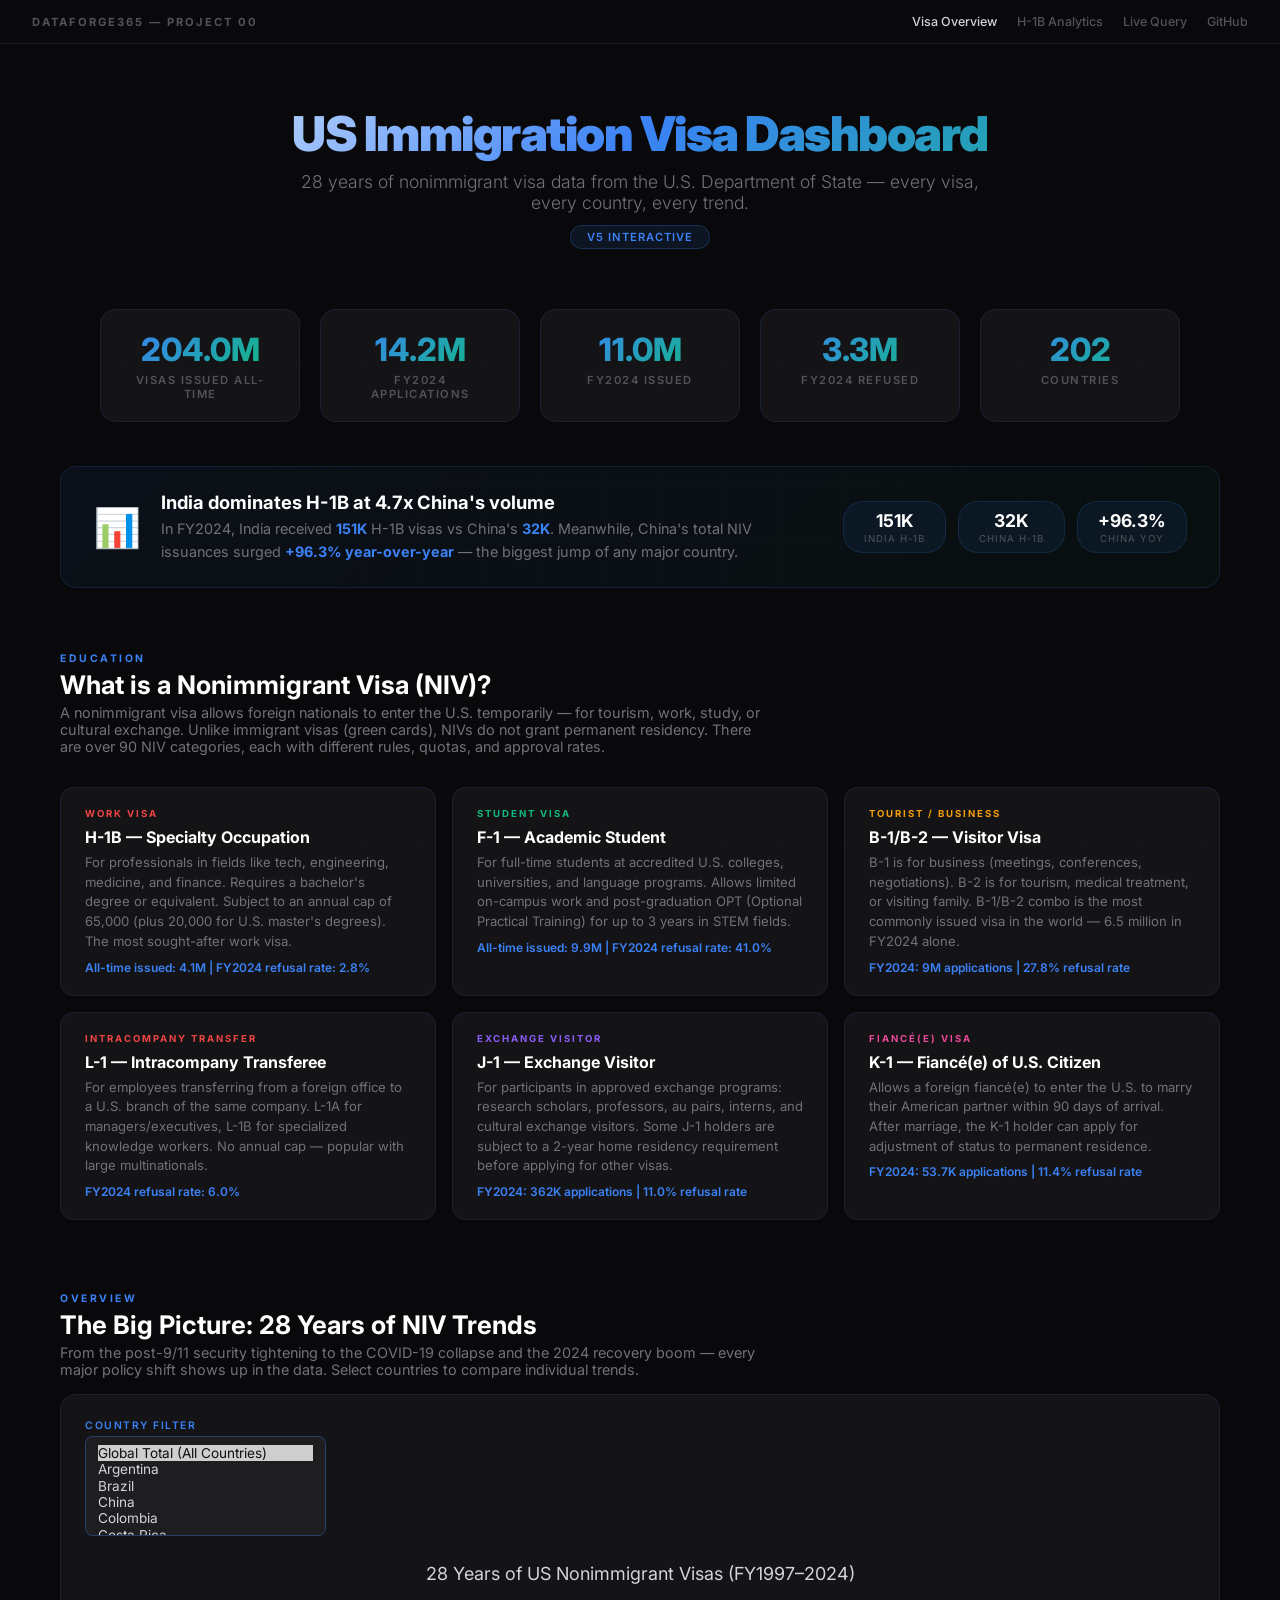
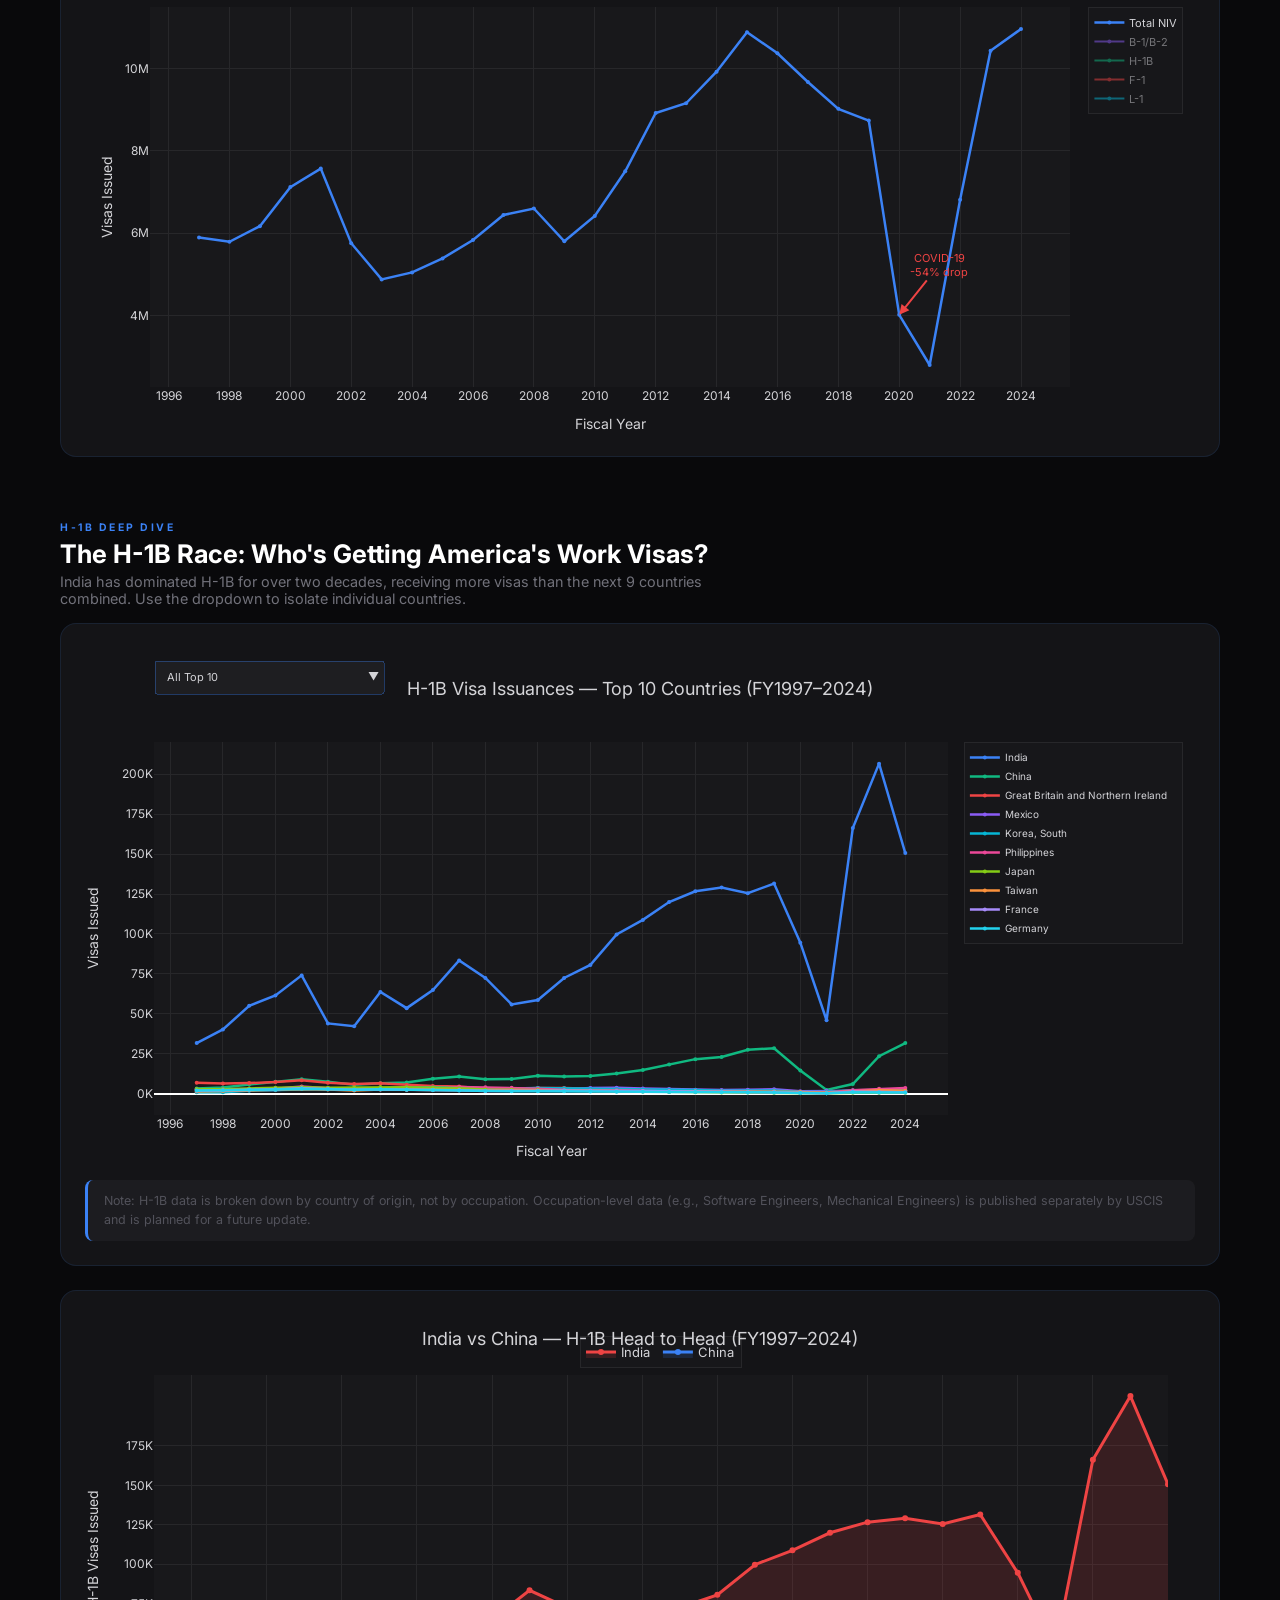
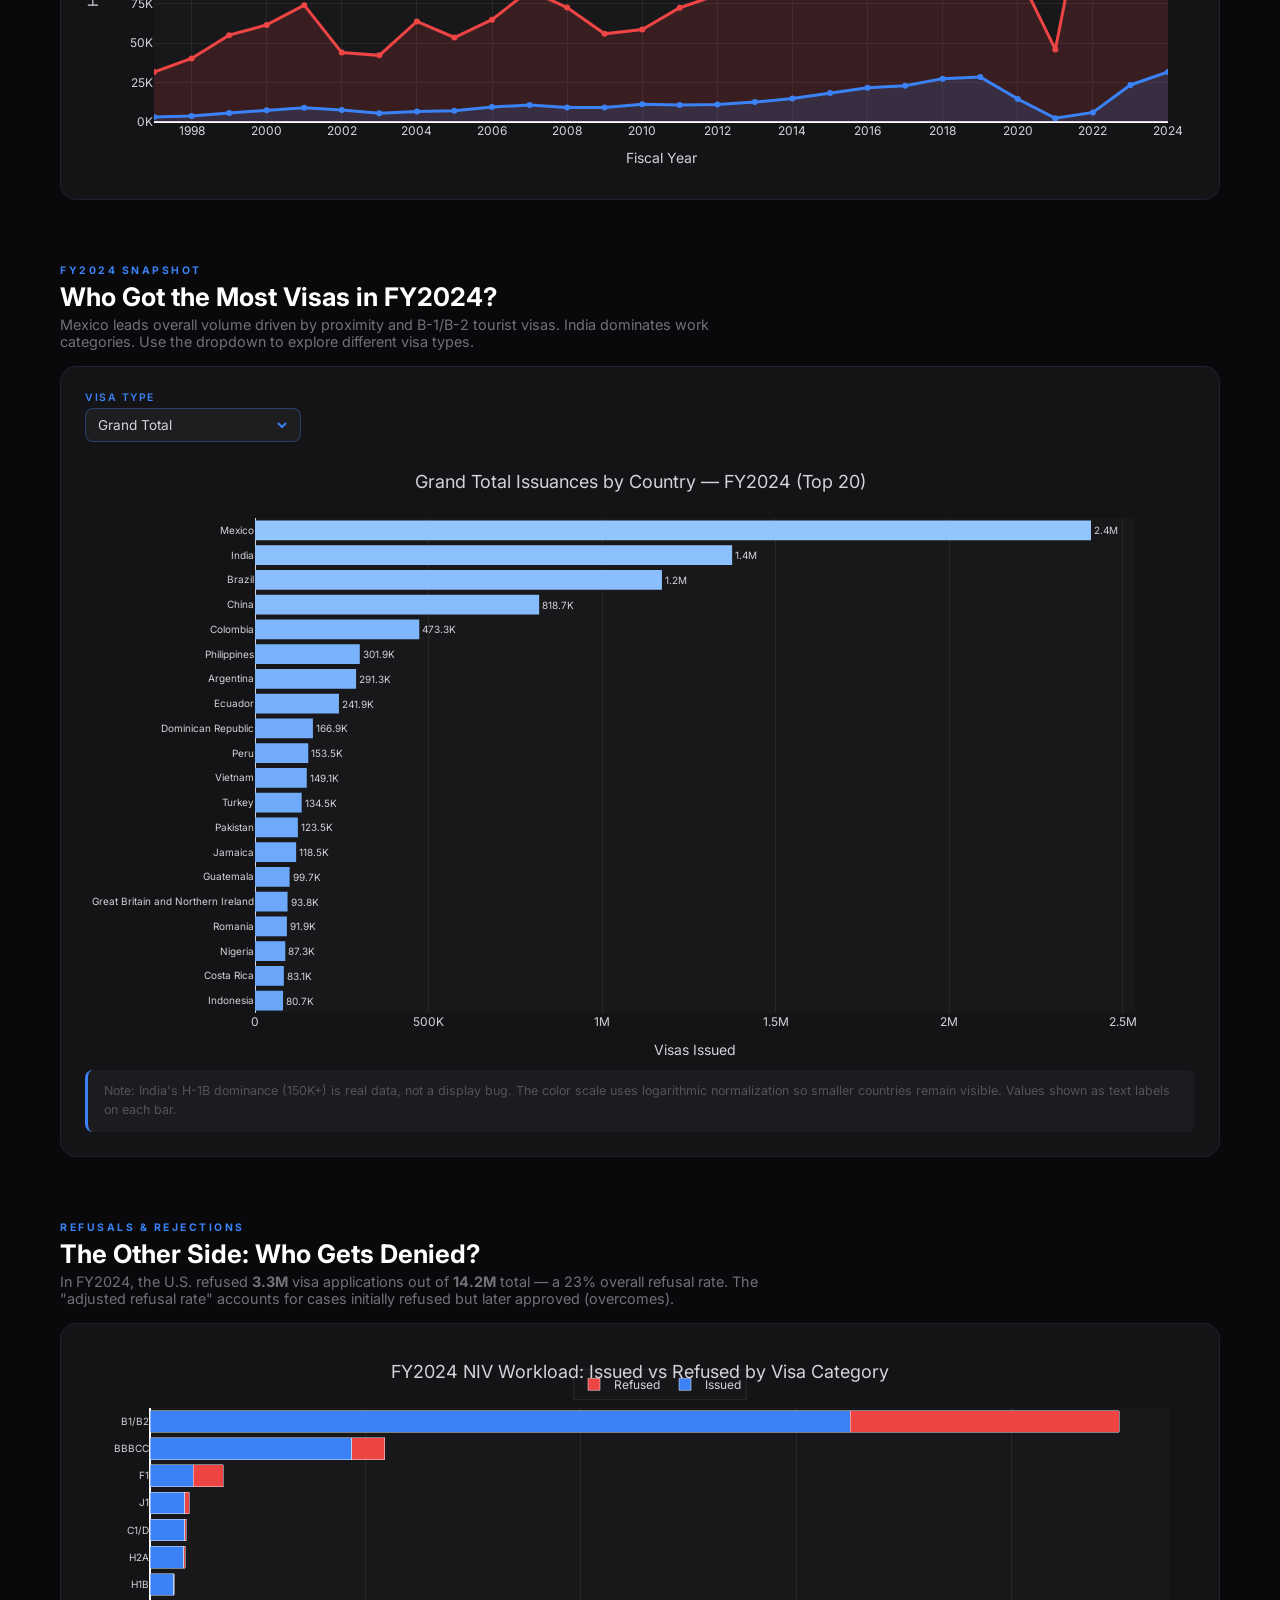
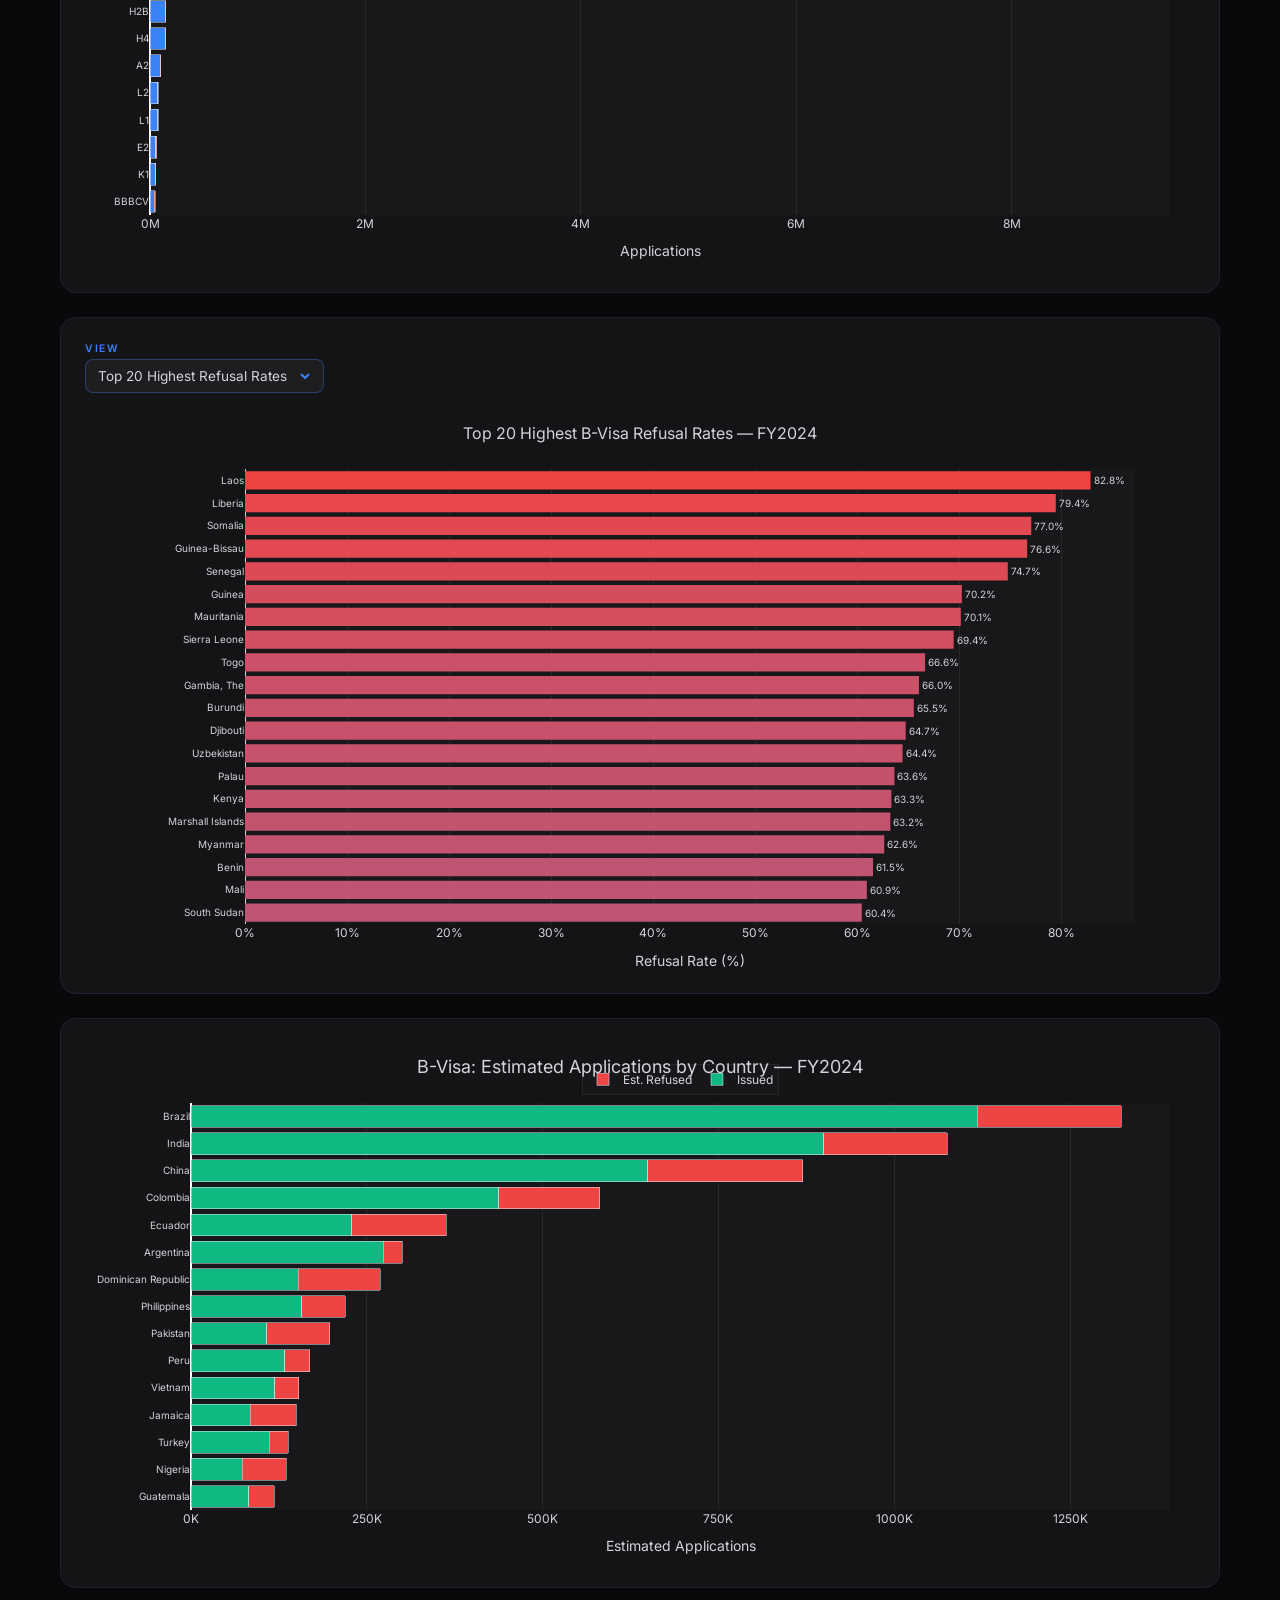
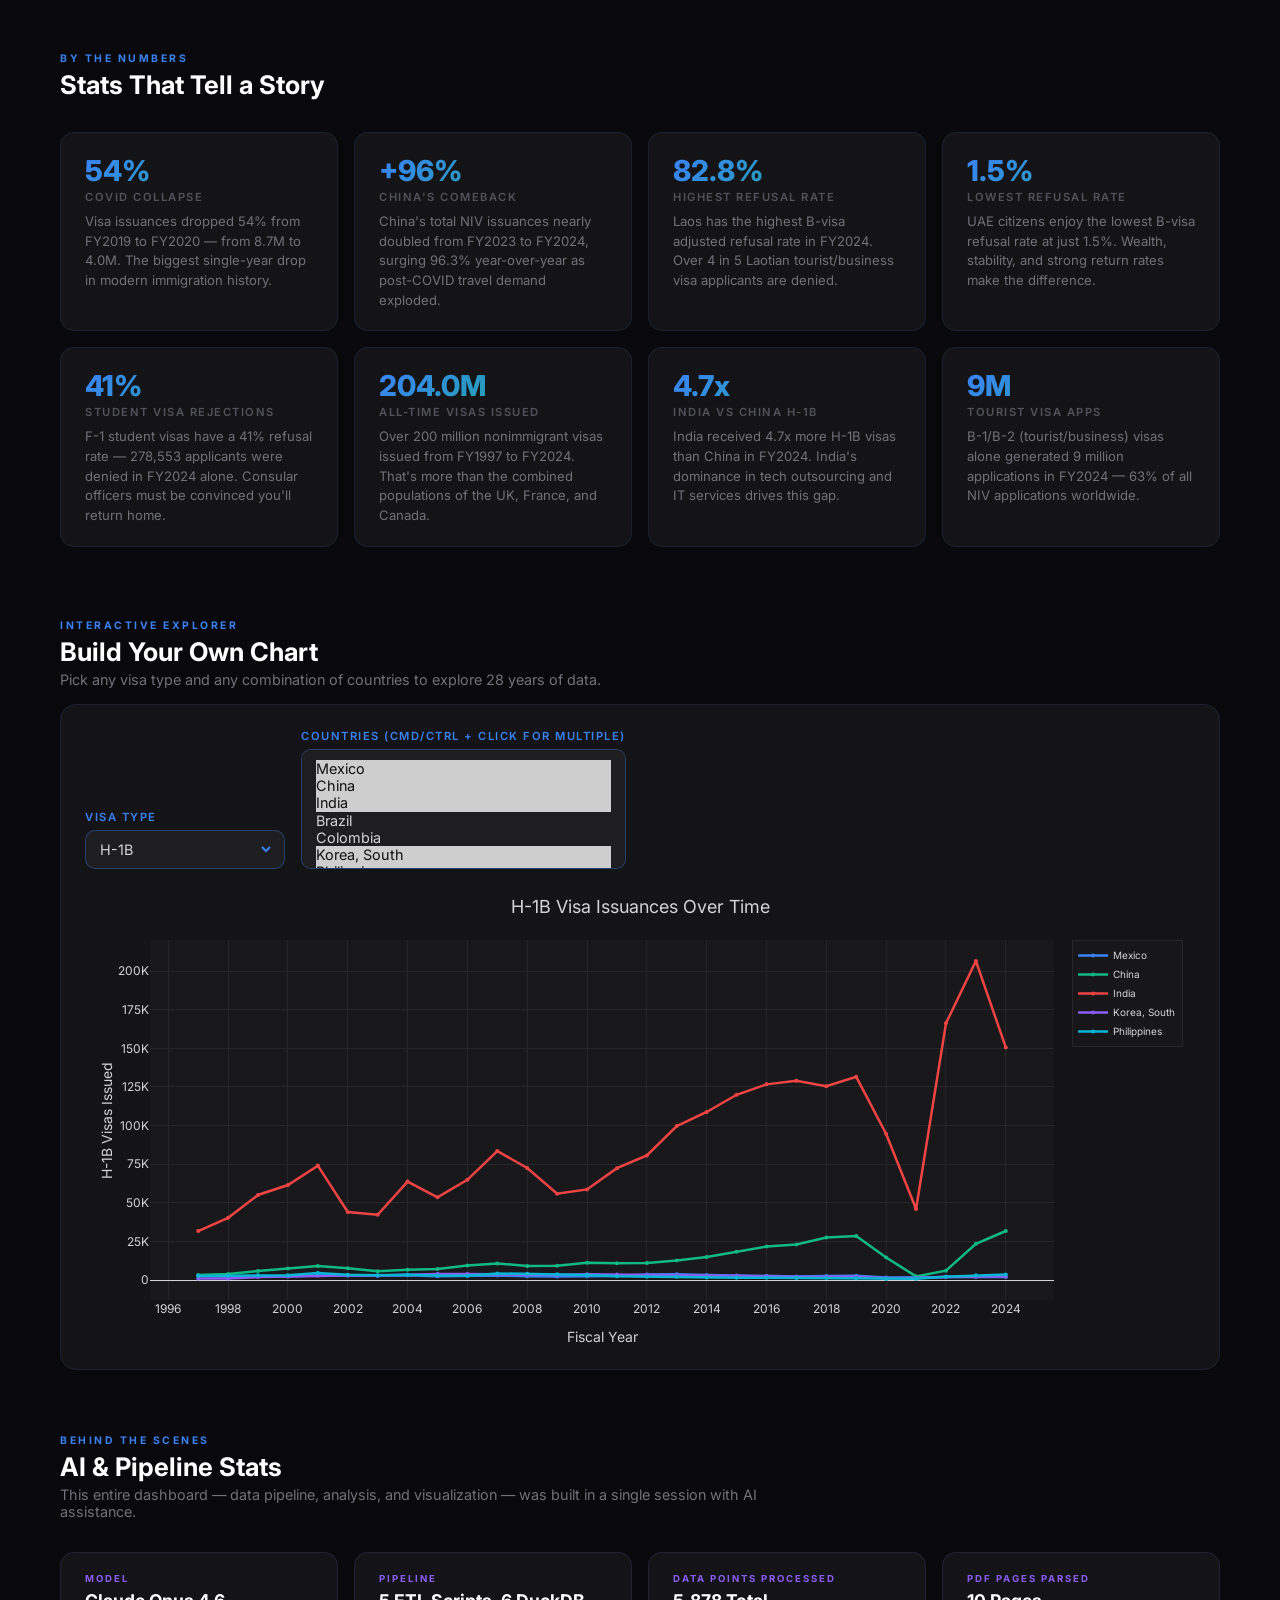
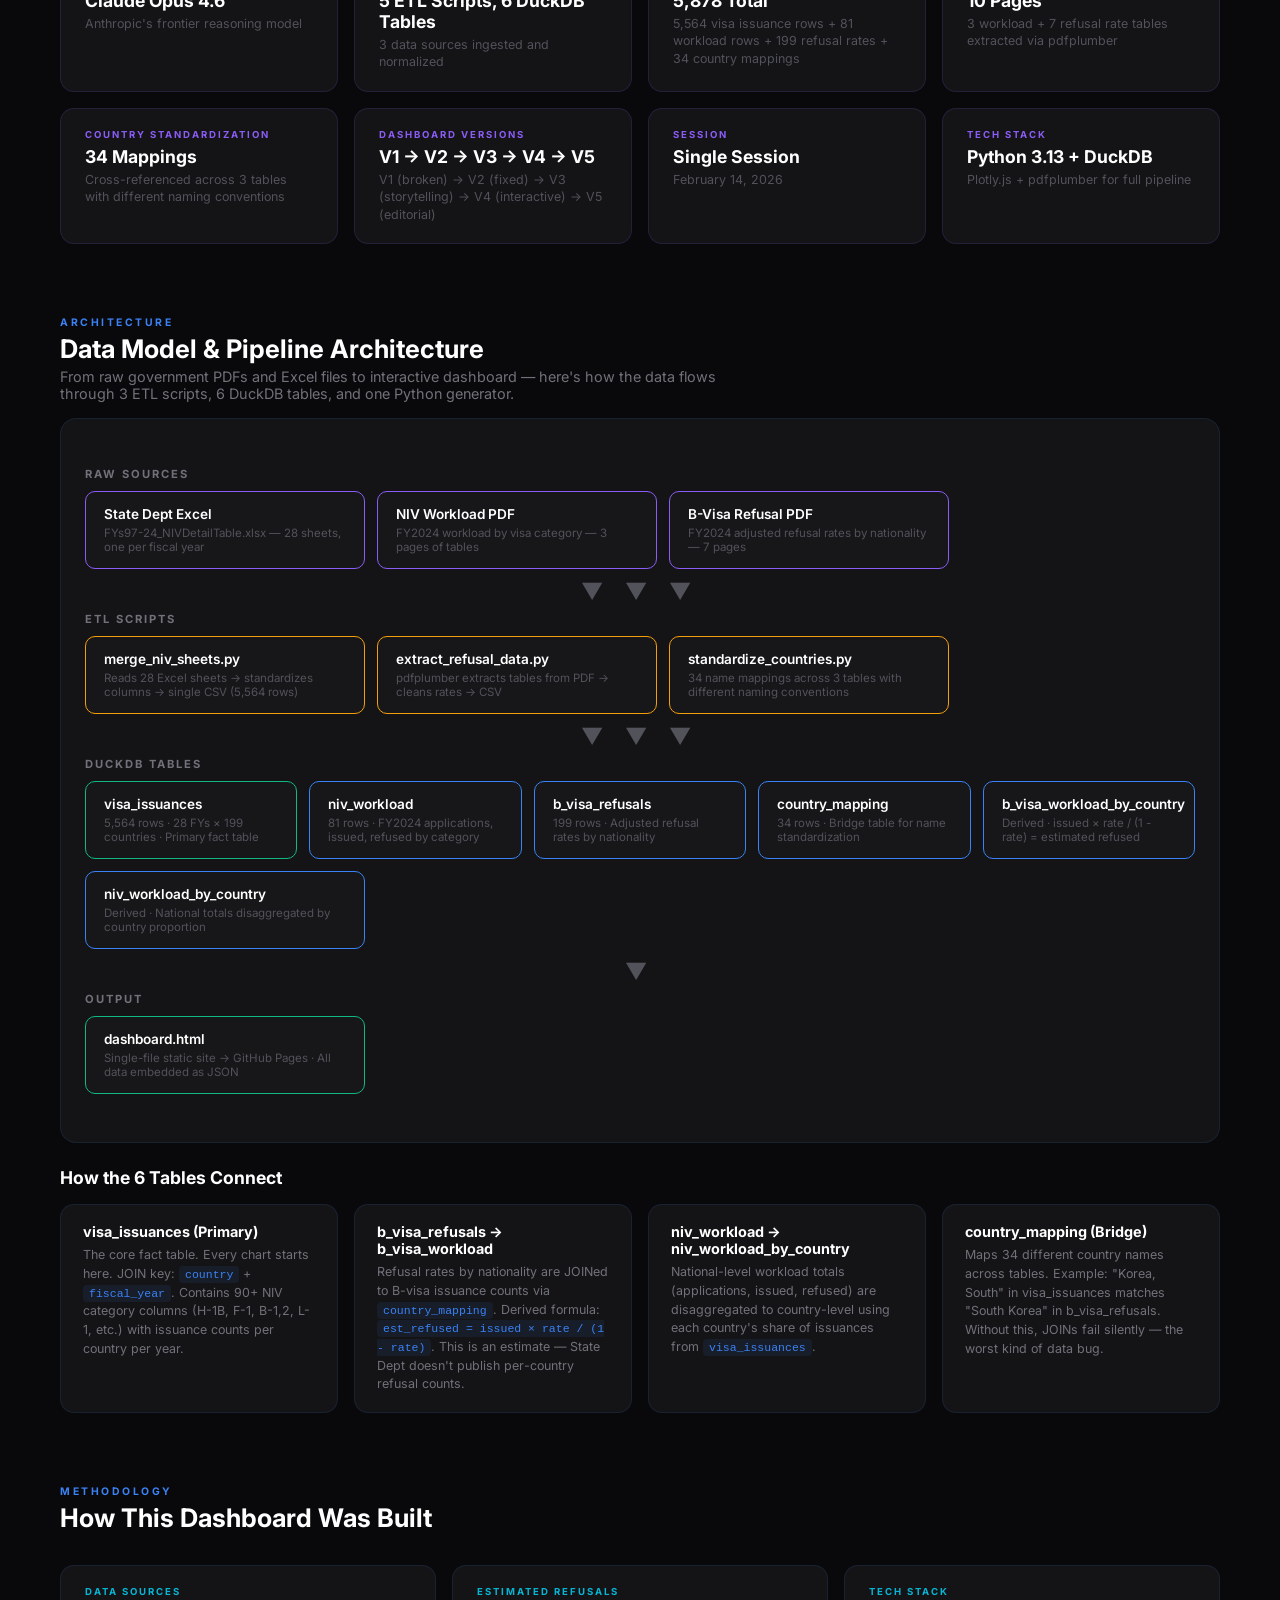
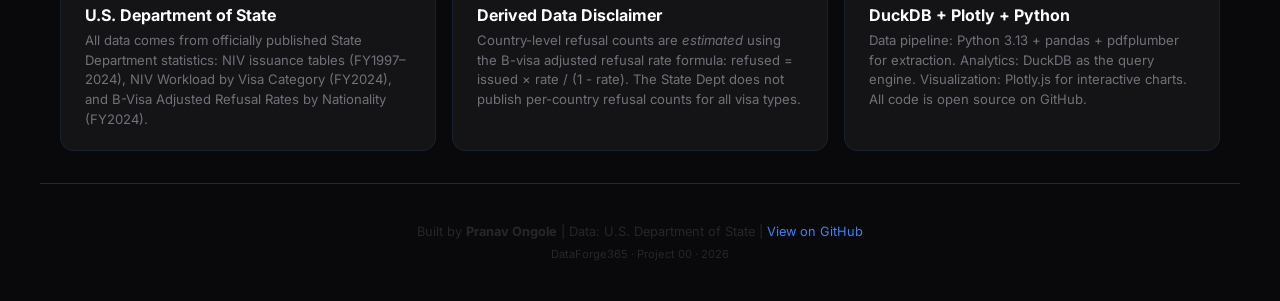
==== commit f4e69e4a: "fix: consistent nav across all three pages - h1b_wages.html: add missing Visa Overview link - dashbo" ====
--- a/dashboard.html
+++ b/dashboard.html
@@ -180,11 +180,33 @@
   .layer-nodes { flex-direction:column; }
   .p-node { max-width:100%; }
 }
+
+/* === Site Nav === */
+.site-nav { display:flex; align-items:center; justify-content:space-between;
+  padding:14px 32px; border-bottom:1px solid rgba(39,39,42,0.8); position:relative; z-index:10; }
+.nav-brand { font-size:0.7rem; font-weight:700; color:#52525b;
+  text-transform:uppercase; letter-spacing:2px; }
+.nav-links { display:flex; gap:20px; }
+.nav-links a { font-size:0.78rem; color:#52525b; text-decoration:none;
+  font-weight:500; transition:color 0.15s; }
+.nav-links a:hover { color:#d4d4d8; }
+.nav-links a.active { color:#d4d4d8; }
 </style>
 </head>
 <body>
 
 <div class="content">
+
+<!-- ===== NAV ===== -->
+<nav class="site-nav">
+  <span class="nav-brand">DataForge365 — Project 00</span>
+  <div class="nav-links">
+    <a href="dashboard.html" class="active">Visa Overview</a>
+    <a href="h1b_wages.html">H-1B Analytics</a>
+    <a href="h1b_query.html">Live Query</a>
+    <a href="https://github.com/PranavOngole/Project-00" target="_blank">GitHub</a>
+  </div>
+</nav>
 
 <!-- ===== HERO ===== -->
 <div class="hero">
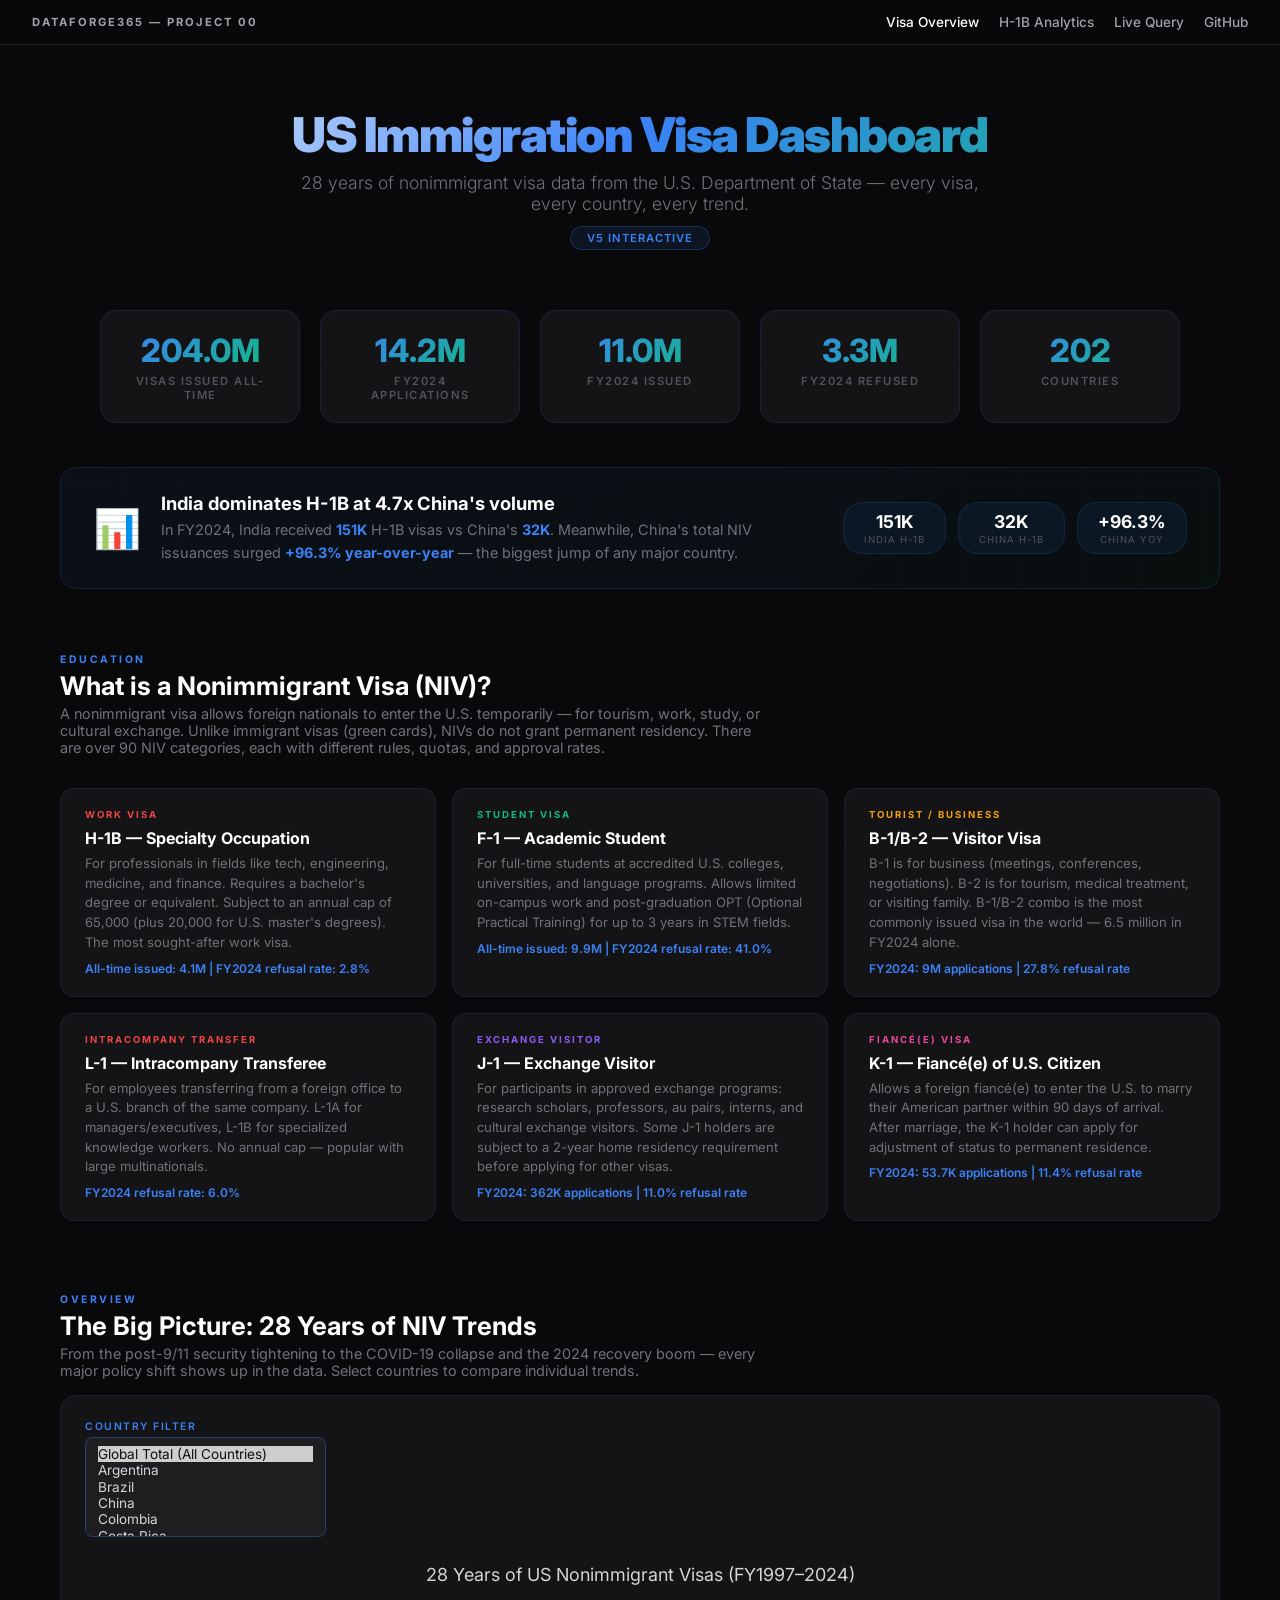
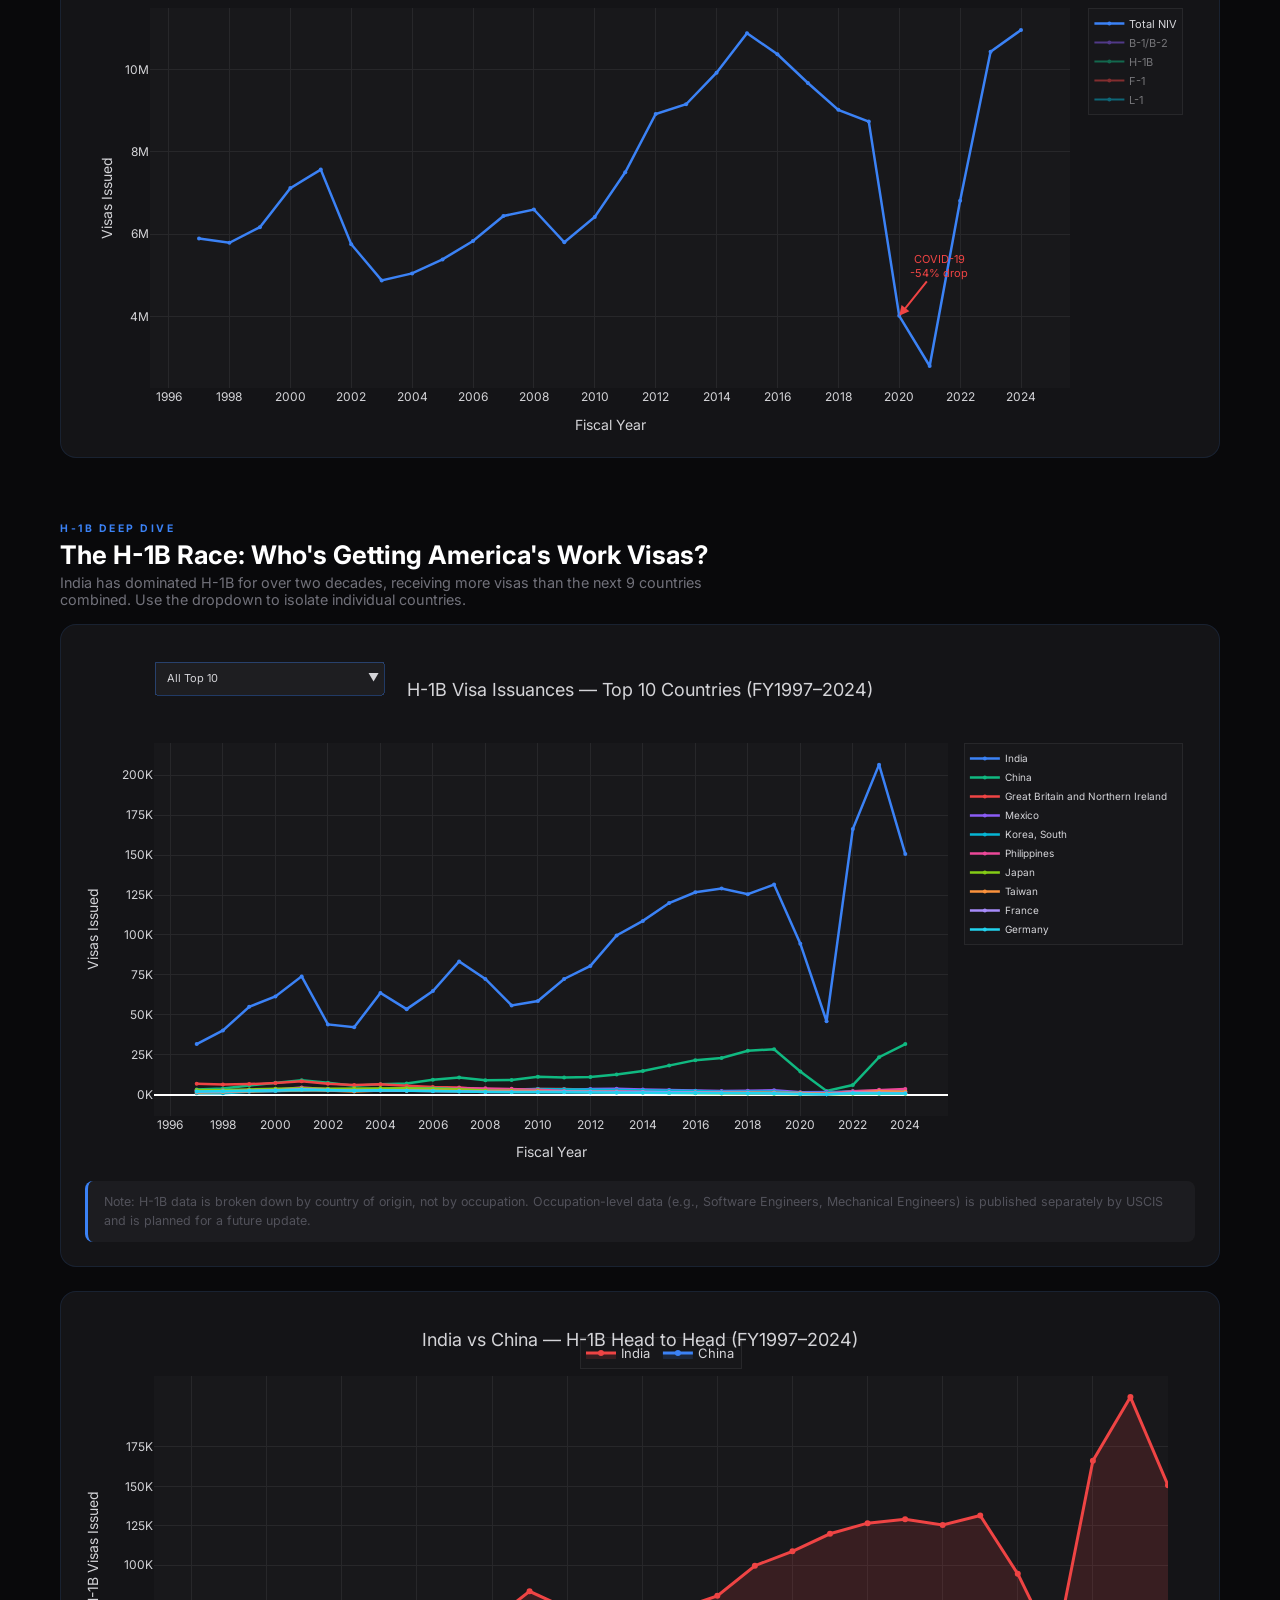
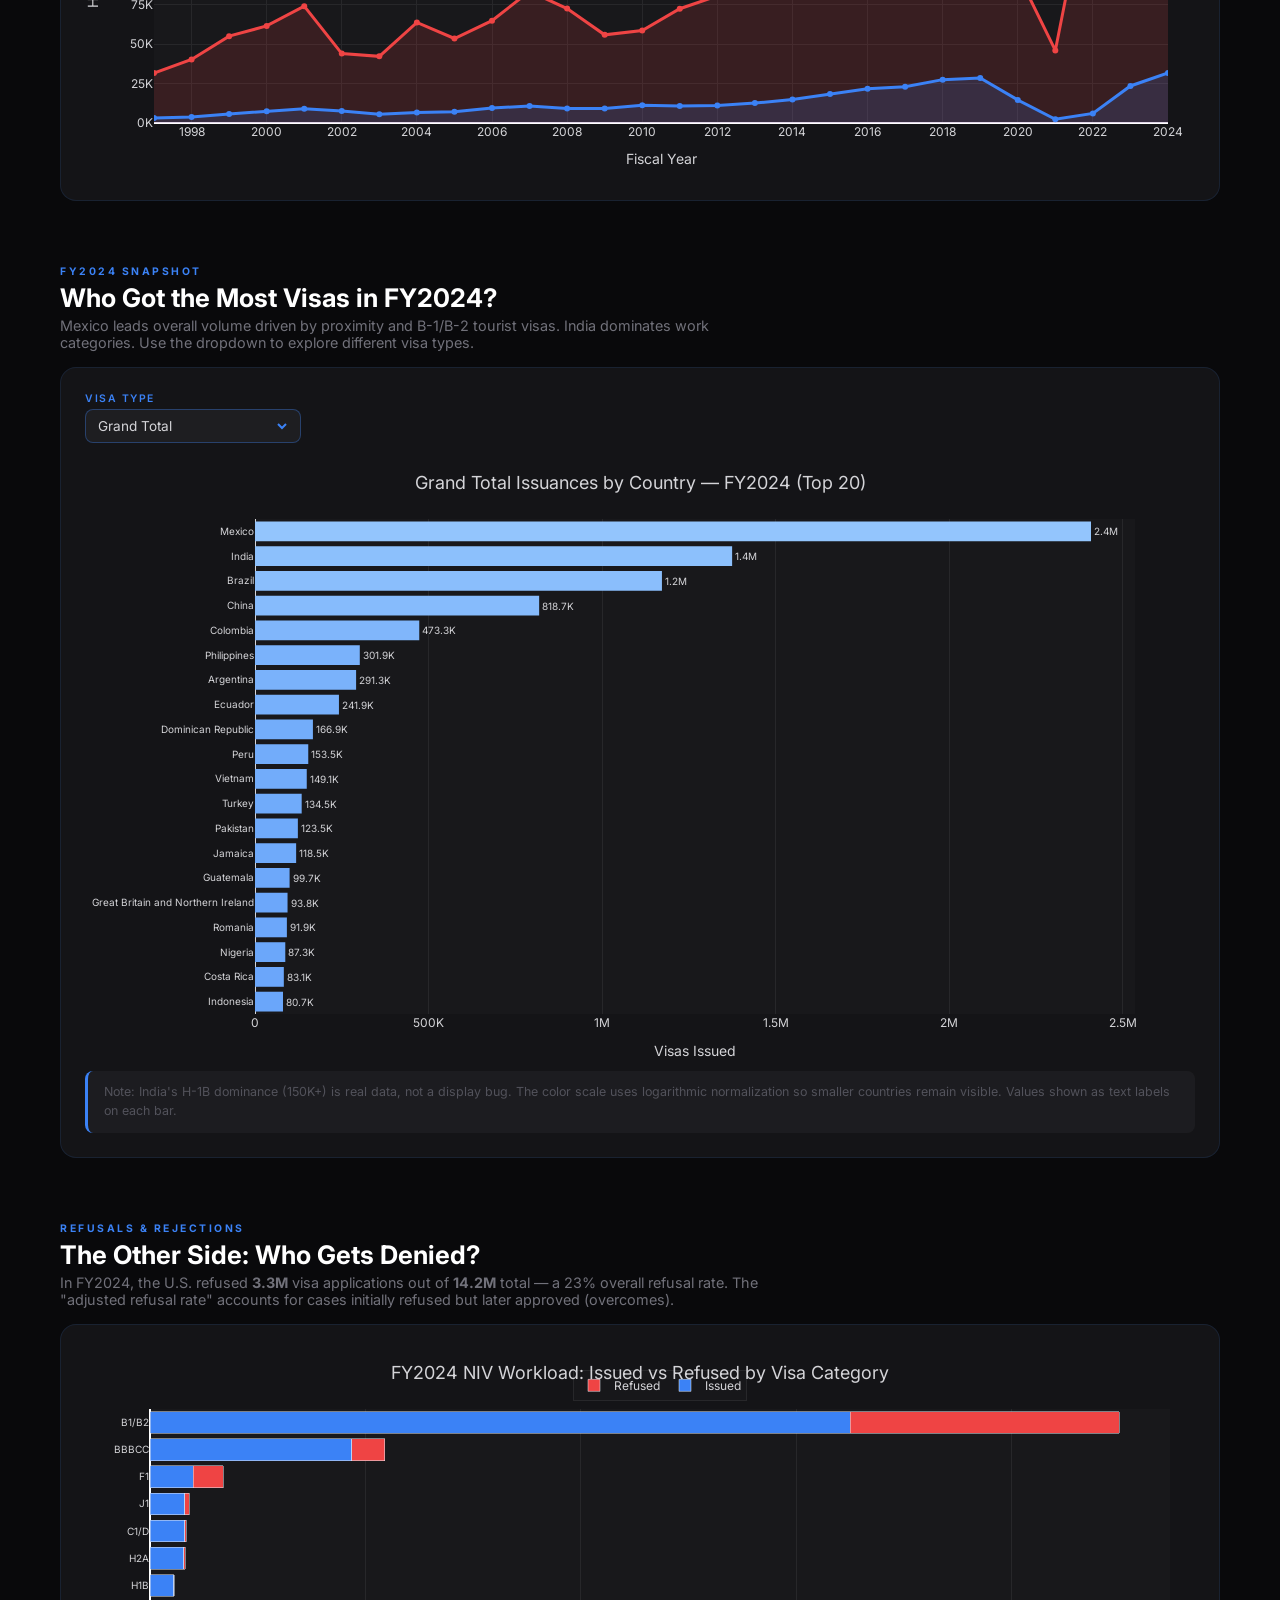
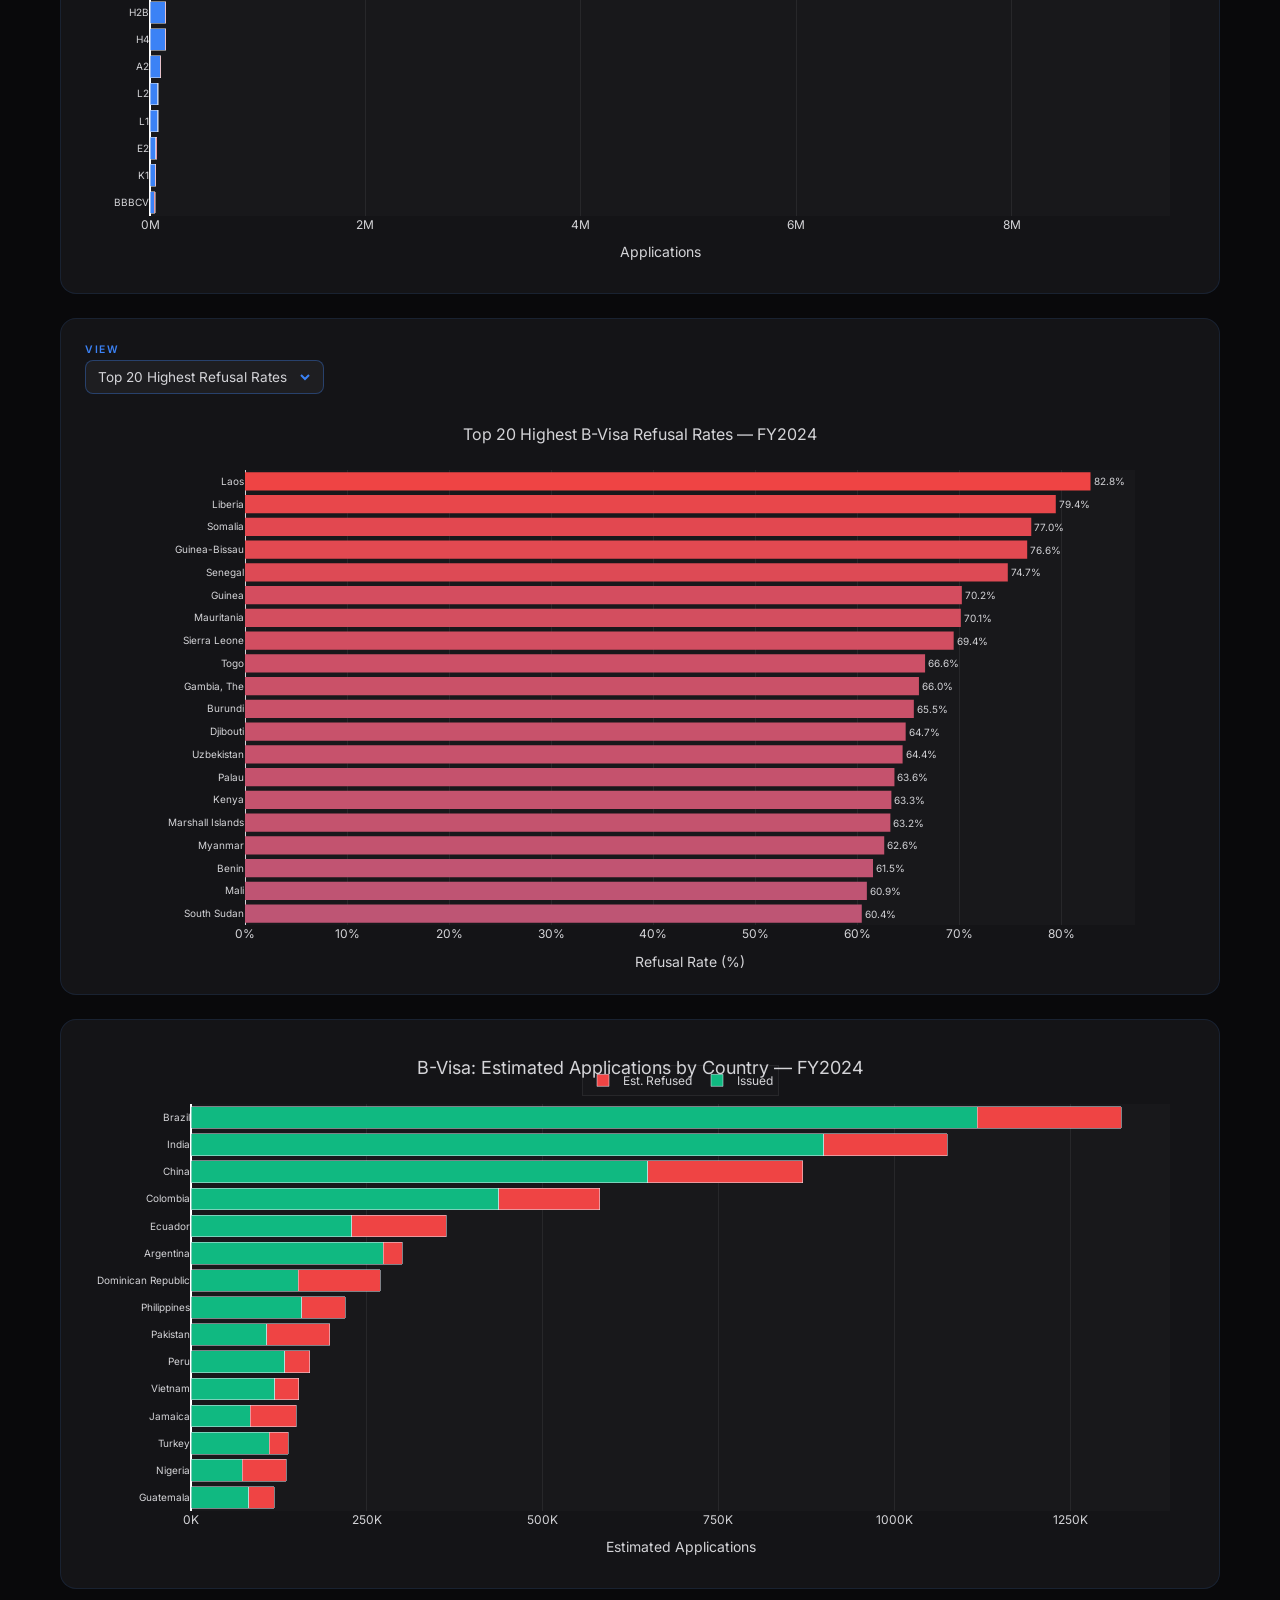
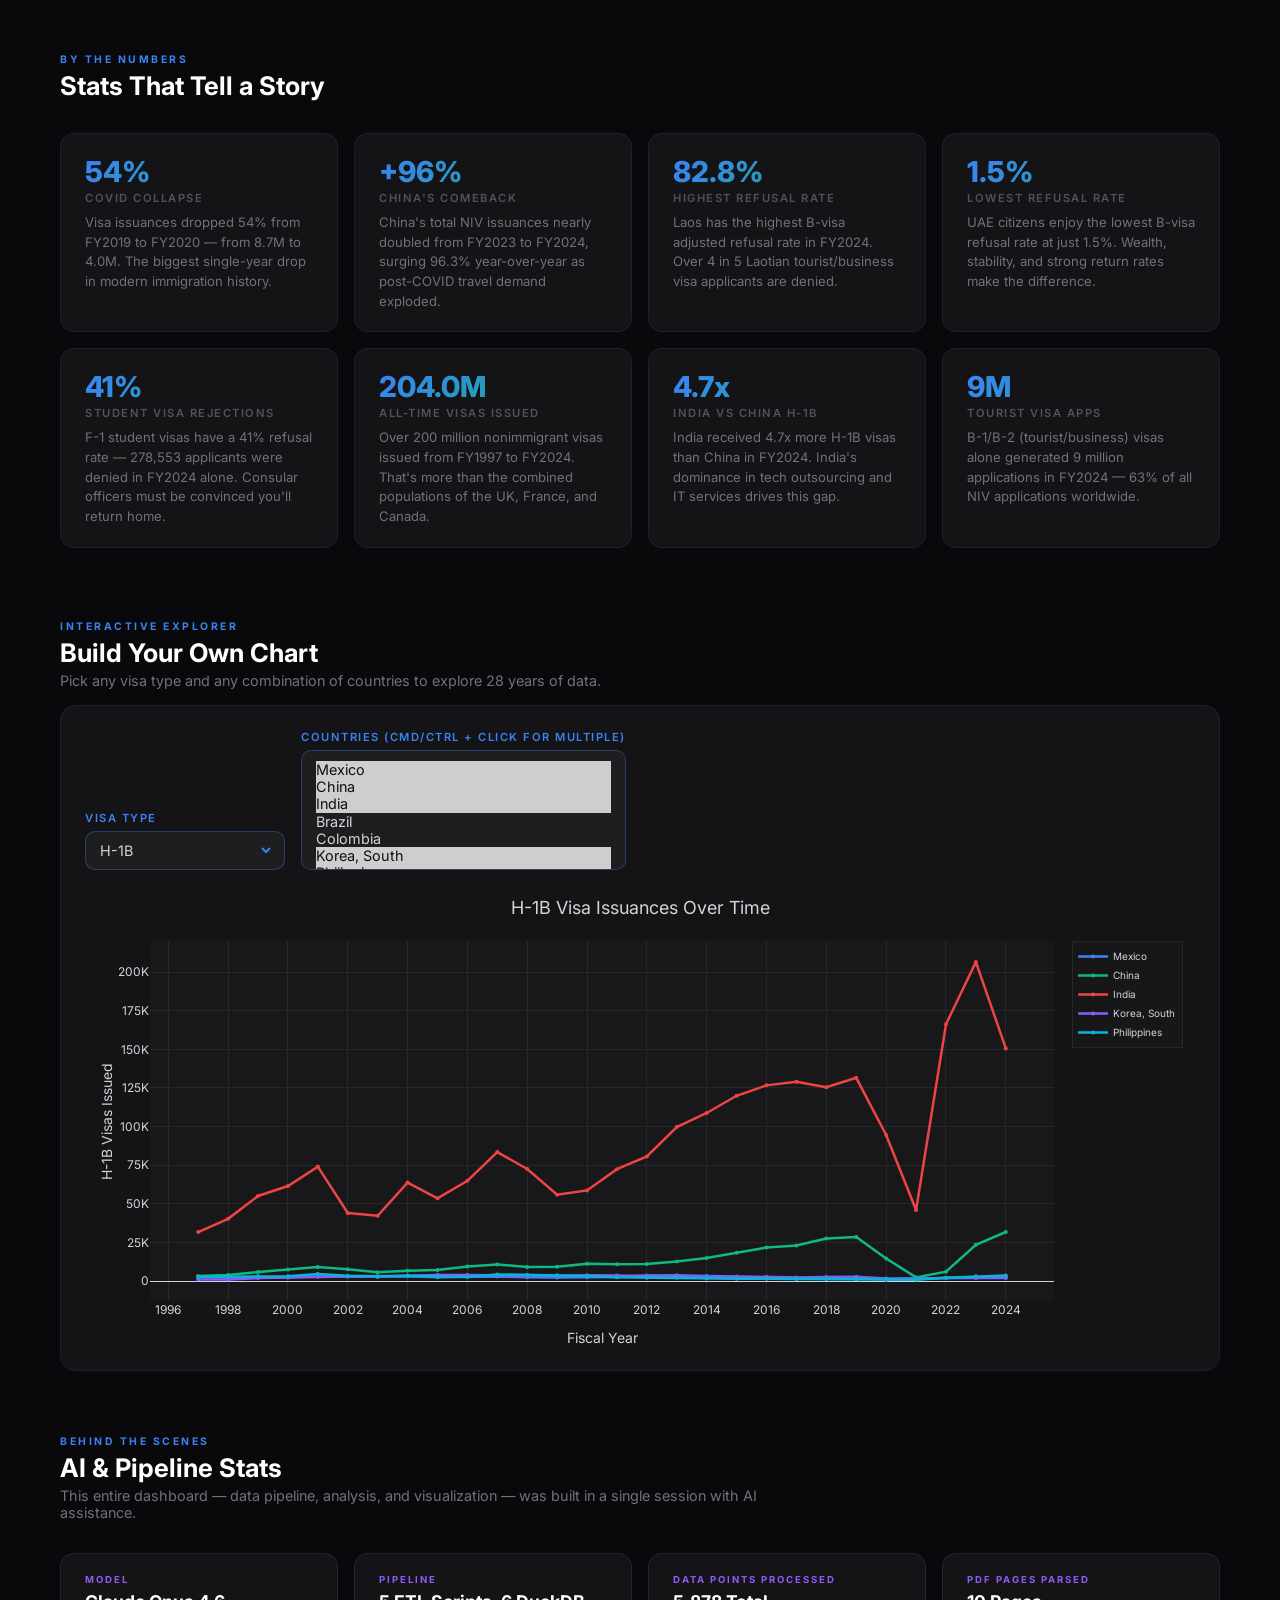
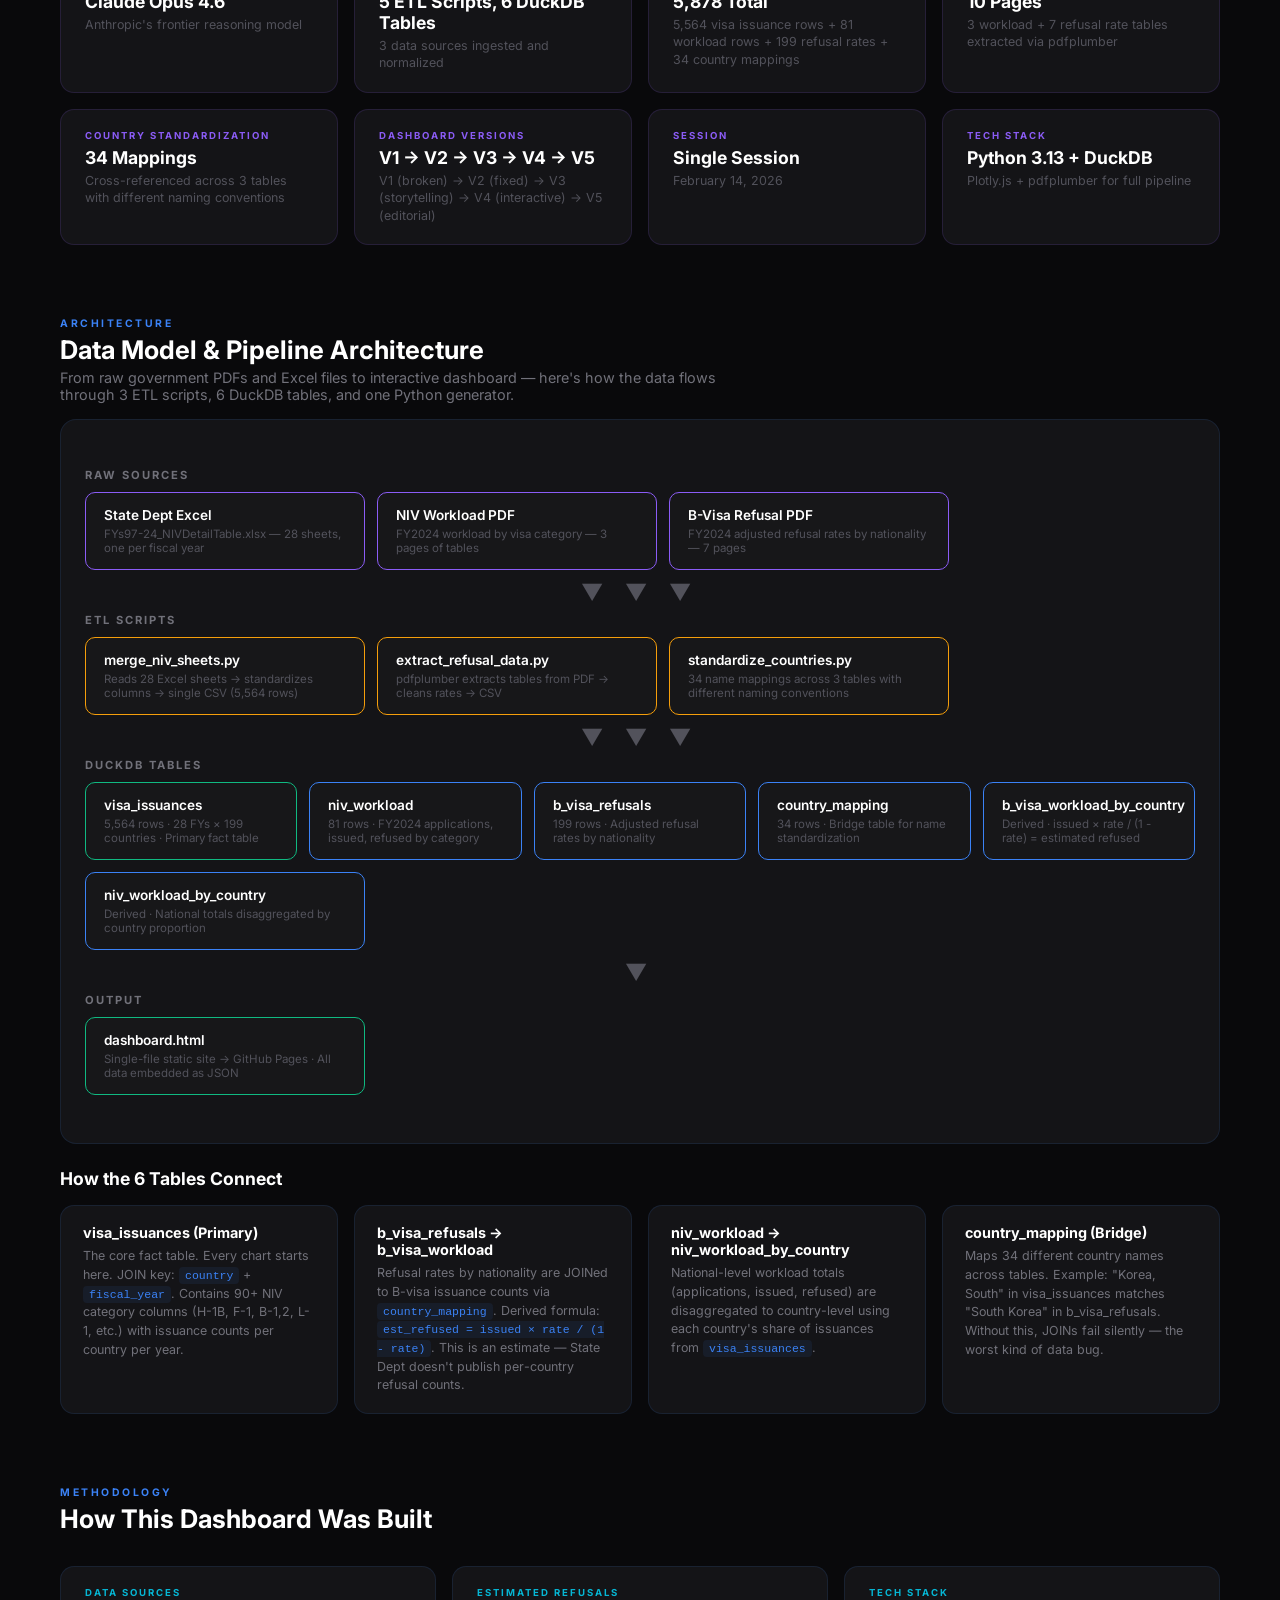
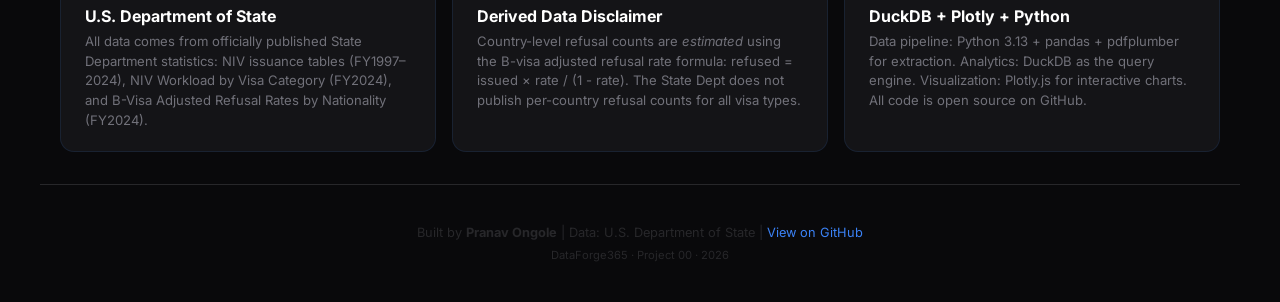
==== commit bf559601: "fix: QA-01 pass on h1b_wages + dashboard - Lottery weight chart relabeled: was claiming cap-eligible" ====
--- a/dashboard.html
+++ b/dashboard.html
@@ -183,14 +183,15 @@
 
 /* === Site Nav === */
 .site-nav { display:flex; align-items:center; justify-content:space-between;
-  padding:14px 32px; border-bottom:1px solid rgba(39,39,42,0.8); position:relative; z-index:10; }
-.nav-brand { font-size:0.7rem; font-weight:700; color:#52525b;
+  padding:14px 32px; border-bottom:1px solid rgba(39,39,42,0.8); position:relative; z-index:10;
+  background:rgba(9,9,11,0.6); }
+.nav-brand { font-size:0.7rem; font-weight:700; color:#a1a1aa;
   text-transform:uppercase; letter-spacing:2px; }
 .nav-links { display:flex; gap:20px; }
-.nav-links a { font-size:0.78rem; color:#52525b; text-decoration:none;
+.nav-links a { font-size:0.85rem; color:#a1a1aa; text-decoration:none;
   font-weight:500; transition:color 0.15s; }
-.nav-links a:hover { color:#d4d4d8; }
-.nav-links a.active { color:#d4d4d8; }
+.nav-links a:hover { color:#fff; }
+.nav-links a.active { color:#fff; }
 </style>
 </head>
 <body>
